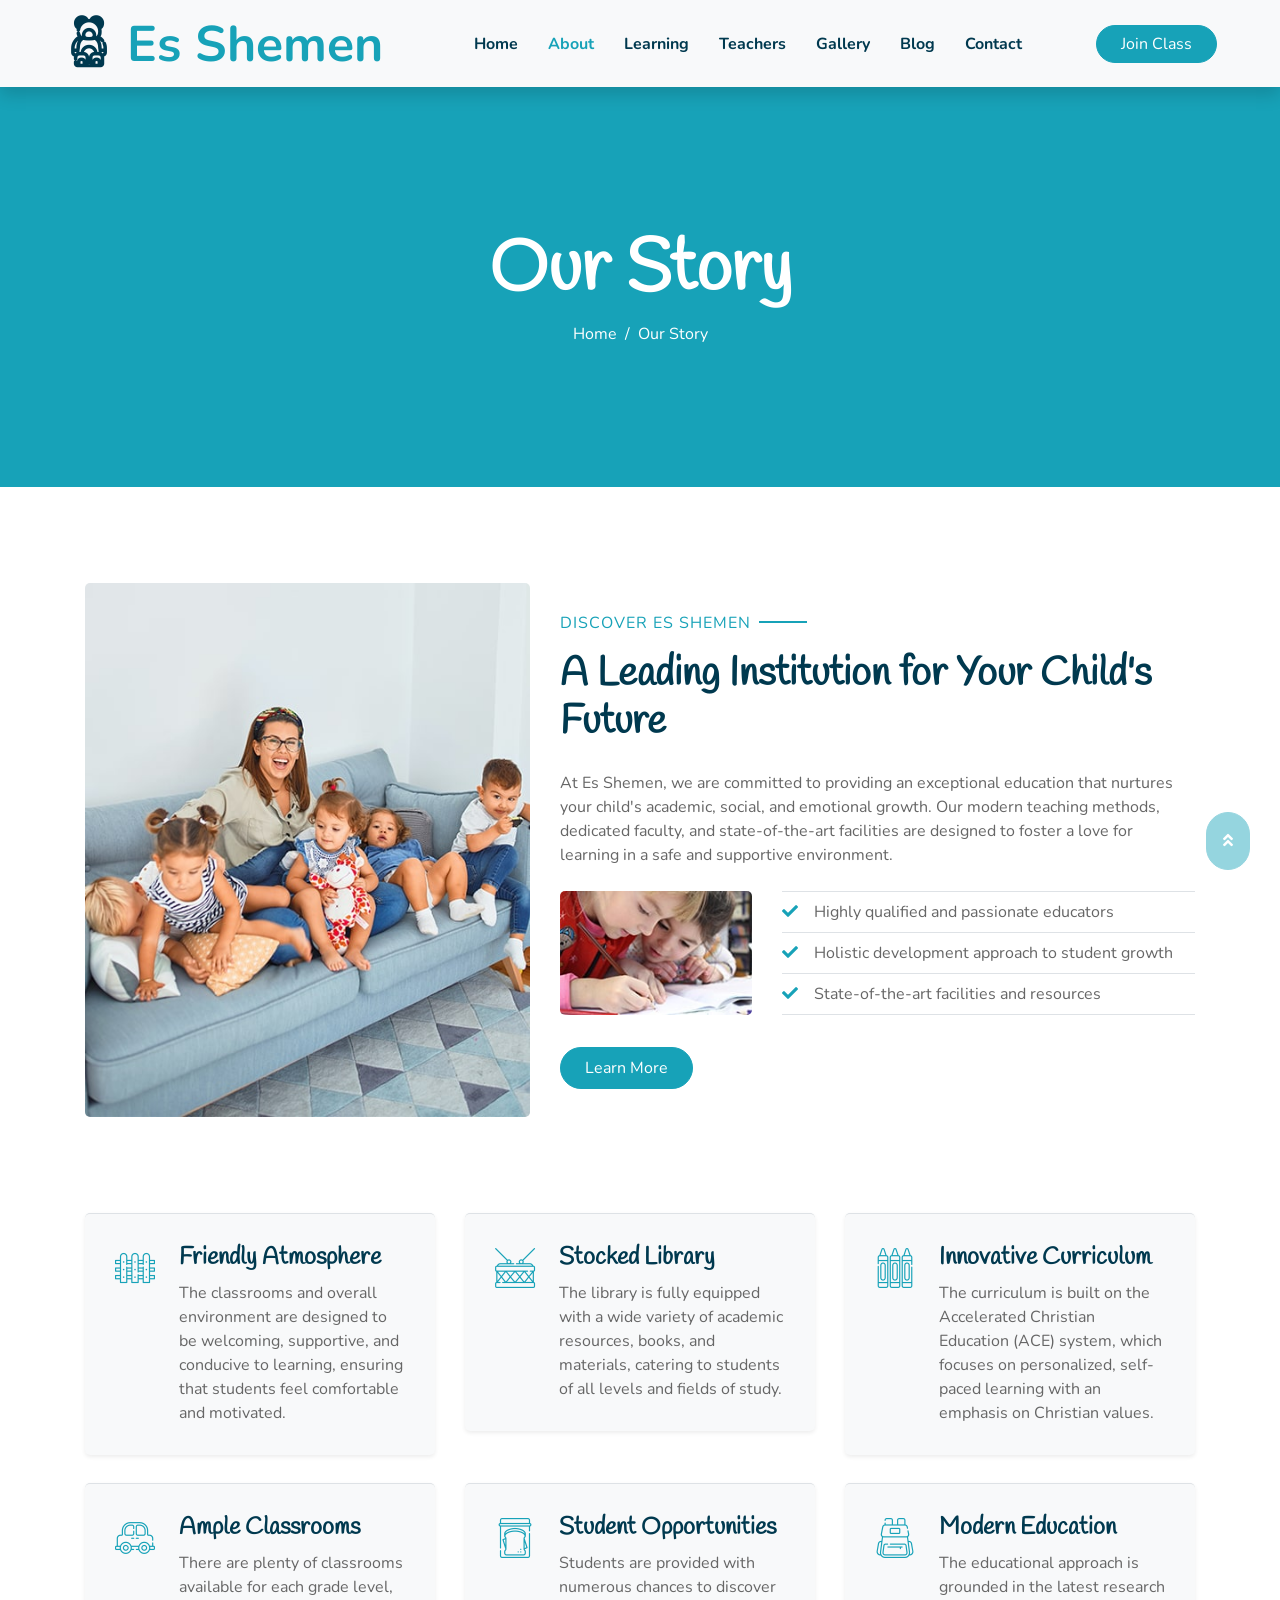
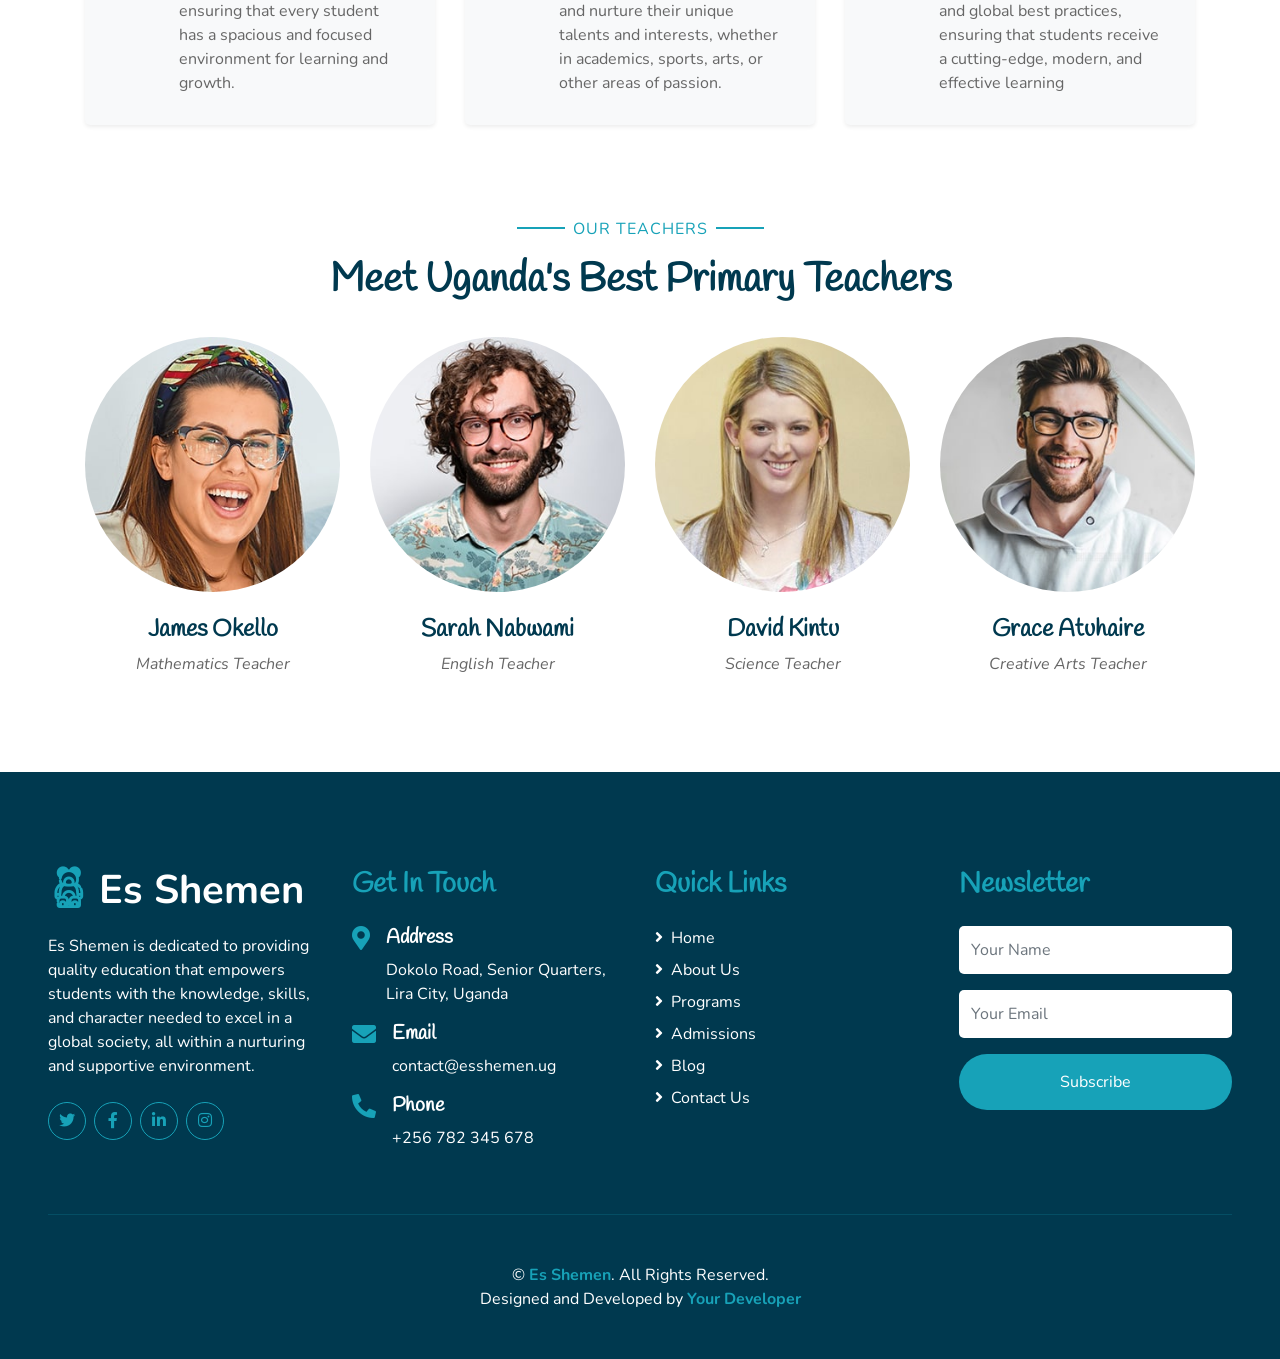
==== about.html @ 2b45e75d "Second edition of the" ====
<!DOCTYPE html>
<html lang="en">
  <head>
    <meta charset="utf-8" />
    <title>Ed Shemen</title>
    <meta content="width=device-width, initial-scale=1.0" name="viewport" />
    <meta content="..." name="keywords" />
    <meta content="..." name="description" />

    <!-- Favicon -->
    <link href="img/favicon.ico" rel="icon" />

    <!-- Google Web Fonts -->
    <link rel="preconnect" href="https://fonts.gstatic.com" />
    <link
      href="https://fonts.googleapis.com/css2?family=Handlee&family=Nunito&display=swap"
      rel="stylesheet"
    />

    <!-- Font Awesome -->
    <link
      href="https://cdnjs.cloudflare.com/ajax/libs/font-awesome/5.10.0/css/all.min.css"
      rel="stylesheet"
    />

    <!-- Flaticon Font -->
    <link href="lib/flaticon/font/flaticon.css" rel="stylesheet" />

    <!-- Libraries Stylesheet -->
    <link href="lib/owlcarousel/assets/owl.carousel.min.css" rel="stylesheet" />
    <link href="lib/lightbox/css/lightbox.min.css" rel="stylesheet" />

    <!-- Customized Bootstrap Stylesheet -->
    <link href="css/style.css" rel="stylesheet" />
  </head>

  <body>
    <!-- Navbar Start -->
    <div class="container-fluid bg-light position-relative shadow">
      <nav
        class="navbar navbar-expand-lg bg-light navbar-light py-3 py-lg-0 px-0 px-lg-5"
      >
        <a
          href=""
          class="navbar-brand font-weight-bold text-secondary"
          style="font-size: 50px"
        >
          <i class="flaticon-043-teddy-bear"></i>
          <span class="text-primary">Es Shemen</span>
        </a>
        <button
          type="button"
          class="navbar-toggler"
          data-toggle="collapse"
          data-target="#navbarCollapse"
        >
          <span class="navbar-toggler-icon"></span>
        </button>
        <div
          class="collapse navbar-collapse justify-content-between"
          id="navbarCollapse"
        >
          <div class="navbar-nav font-weight-bold mx-auto py-0">
            <a href="index.html" class="nav-item nav-link ">Home</a>
            <a href="about.html" class="nav-item nav-link active">About</a>
            <a href="class.html" class="nav-item nav-link">Learning</a>
            <a href="team.html" class="nav-item nav-link">Teachers</a>
            <a href="gallery.html" class="nav-item nav-link">Gallery</a>
            <a href="blog.html" class="nav-item nav-link">Blog</a>
           
            <a href="contact.html" class="nav-item nav-link">Contact</a>
          </div>
          <a href="" class="btn btn-primary px-4">Join Class</a>
        </div>
      </nav>
    </div>
    <!-- Navbar End -->

    <!-- Header Start -->
    <div class="container-fluid bg-primary mb-5">
      <div class="d-flex flex-column align-items-center justify-content-center" style="min-height: 400px">
        <h3 class="display-3 font-weight-bold text-white">Our Story</h3>
        <div class="d-inline-flex text-white">
          <p class="m-0"><a class="text-white" href="">Home</a></p>
          <p class="m-0 px-2">/</p>
          <p class="m-0">Our Story</p>
        </div>
      </div>
    </div>
    <!-- Header End -->

  <!-- About Start -->
  <div class="container-fluid py-5">
    <div class="container">
      <div class="row align-items-center">
        <div class="col-lg-5">
          <img class="img-fluid rounded mb-5 mb-lg-0" src="img/about-1.jpg" alt="Es Shemen School" />
        </div>
        <div class="col-lg-7">
          <p class="section-title pr-5">
            <span class="pr-2">Discover Es Shemen</span>
          </p>
          <h1 class="mb-4">A Leading Institution for Your Child's Future</h1>
          <p>
            At Es Shemen, we are committed to providing an exceptional education that nurtures your child's academic, social, and emotional growth. Our modern teaching methods, dedicated faculty, and state-of-the-art facilities are designed to foster a love for learning in a safe and supportive environment.
          </p>
          <div class="row pt-2 pb-4">
            <div class="col-6 col-md-4">
              <img class="img-fluid rounded" src="img/about-2.jpg" alt="Es Shemen Classroom" />
            </div>
            <div class="col-6 col-md-8">
              <ul class="list-inline m-0">
                <li class="py-2 border-top border-bottom">
                  <i class="fa fa-check text-primary mr-3"></i>Highly qualified and passionate educators
                </li>
                <li class="py-2 border-bottom">
                  <i class="fa fa-check text-primary mr-3"></i>Holistic development approach to student growth
                </li>
                <li class="py-2 border-bottom">
                  <i class="fa fa-check text-primary mr-3"></i>State-of-the-art facilities and resources
                </li>
              </ul>
            </div>
          </div>
          <a href="" class="btn btn-primary mt-2 py-2 px-4">Learn More</a>
        </div>
      </div>
    </div>
  </div>
  <!-- About End -->


   
    <!-- Facilities Start -->
    <div class="container-fluid pt-5">
      <div class="container pb-3">
        <div class="row">
          <div class="col-lg-4 col-md-6 pb-1">
            <div
              class="d-flex bg-light shadow-sm border-top rounded mb-4"
              style="padding: 30px"
            >
              <i
                class="flaticon-050-fence h1 font-weight-normal text-primary mb-3"
              ></i>
              <div class="pl-4">
                <h4>Friendly Atmosphere</h4>
                <p class="m-0">
                  The classrooms and overall environment are designed to be welcoming, supportive, and conducive to learning, ensuring that students feel comfortable and motivated.
                </p>
              </div>
            </div>
          </div>
          <div class="col-lg-4 col-md-6 pb-1">
            <div
              class="d-flex bg-light shadow-sm border-top rounded mb-4"
              style="padding: 30px"
            >
              <i
                class="flaticon-022-drum h1 font-weight-normal text-primary mb-3"
              ></i>
              <div class="pl-4">
                <h4>
                  Stocked Library
                </h4>
                <p class="m-0">
                  The library is fully equipped with a wide variety of academic resources, books, and materials, catering to students of all levels and fields of study.


                </p>
              </div>
            </div>
          </div>
          <div class="col-lg-4 col-md-6 pb-1">
            <div
              class="d-flex bg-light shadow-sm border-top rounded mb-4"
              style="padding: 30px"
            >
              <i
                class="flaticon-030-crayons h1 font-weight-normal text-primary mb-3"
              ></i>
              <div class="pl-4">
                <h4>Innovative Curriculum</h4>
                <p class="m-0">
                  The curriculum is built on the Accelerated Christian Education (ACE) system, which focuses on personalized, self-paced learning with an emphasis on Christian values.


                </p>
              </div>
            </div>
          </div>
          <div class="col-lg-4 col-md-6 pb-1">
            <div
              class="d-flex bg-light shadow-sm border-top rounded mb-4"
              style="padding: 30px"
            >
              <i
                class="flaticon-017-toy-car h1 font-weight-normal text-primary mb-3"
              ></i>
              <div class="pl-4">
                <h4>Ample Classrooms
                </h4>
                <p class="m-0">
                  There are plenty of classrooms available for each grade level, ensuring that every student has a spacious and focused environment for learning and growth.
                </p>
              </div>
            </div>
          </div>
          <div class="col-lg-4 col-md-6 pb-1">
            <div
              class="d-flex bg-light shadow-sm border-top rounded mb-4"
              style="padding: 30px"
            >
              <i
                class="flaticon-025-sandwich h1 font-weight-normal text-primary mb-3"
              ></i>
              <div class="pl-4">
                <h4>Student Opportunities</h4>
                <p class="m-0">
                  Students are provided with numerous chances to discover and nurture their unique talents and interests, whether in academics, sports, arts, or other areas of passion.
                </p>
              </div>
            </div>
          </div>
          <div class="col-lg-4 col-md-6 pb-1">
            <div
              class="d-flex bg-light shadow-sm border-top rounded mb-4"
              style="padding: 30px"
            >
              <i
                class="flaticon-047-backpack h1 font-weight-normal text-primary mb-3"
              ></i>
              <div class="pl-4">
                <h4>Modern Education</h4>
                <p class="m-0">
                  The educational approach is grounded in the latest research and global best practices, ensuring that students receive a cutting-edge, modern, and effective learning
                </p>
              </div>
            </div>
          </div>
        </div>
      </div>
    </div>
    <!-- Facilities Start -->

    
  <!-- Team Start -->
  <div class="container-fluid pt-5">
    <div class="container">
      <div class="text-center pb-2">
        <p class="section-title px-5">
          <span class="px-2">Our Teachers</span>
        </p>
        <h1 class="mb-4">Meet Uganda's Best Primary Teachers</h1>
      </div>
      <div class="row">
        <div class="col-md-6 col-lg-3 text-center team mb-5">
          <div
            class="position-relative overflow-hidden mb-4"
            style="border-radius: 100%"
          >
            <img class="img-fluid w-100" src="img/team-1.jpg" alt="Teacher 1" />
            <div
              class="team-social d-flex align-items-center justify-content-center w-100 h-100 position-absolute"
            >
              <a
                class="btn btn-outline-light text-center mr-2 px-0"
                style="width: 38px; height: 38px"
                href="#"
                ><i class="fab fa-twitter"></i
              ></a>
              <a
                class="btn btn-outline-light text-center mr-2 px-0"
                style="width: 38px; height: 38px"
                href="#"
                ><i class="fab fa-facebook-f"></i
              ></a>
              <a
                class="btn btn-outline-light text-center px-0"
                style="width: 38px; height: 38px"
                href="#"
                ><i class="fab fa-linkedin-in"></i
              ></a>
            </div>
          </div>
          <h4>James Okello</h4>
          <i>Mathematics Teacher</i>
        </div>
        <div class="col-md-6 col-lg-3 text-center team mb-5">
          <div
            class="position-relative overflow-hidden mb-4"
            style="border-radius: 100%"
          >
            <img class="img-fluid w-100" src="img/team-2.jpg" alt="Teacher 2" />
            <div
              class="team-social d-flex align-items-center justify-content-center w-100 h-100 position-absolute"
            >
              <a
                class="btn btn-outline-light text-center mr-2 px-0"
                style="width: 38px; height: 38px"
                href="#"
                ><i class="fab fa-twitter"></i
              ></a>
              <a
                class="btn btn-outline-light text-center mr-2 px-0"
                style="width: 38px; height: 38px"
                href="#"
                ><i class="fab fa-facebook-f"></i
              ></a>
              <a
                class="btn btn-outline-light text-center px-0"
                style="width: 38px; height: 38px"
                href="#"
                ><i class="fab fa-linkedin-in"></i
              ></a>
            </div>
          </div>
          <h4>Sarah Nabwami</h4>
          <i>English Teacher</i>
        </div>
        <div class="col-md-6 col-lg-3 text-center team mb-5">
          <div
            class="position-relative overflow-hidden mb-4"
            style="border-radius: 100%"
          >
            <img class="img-fluid w-100" src="img/team-3.jpg" alt="Teacher 3" />
            <div
              class="team-social d-flex align-items-center justify-content-center w-100 h-100 position-absolute"
            >
              <a
                class="btn btn-outline-light text-center mr-2 px-0"
                style="width: 38px; height: 38px"
                href="#"
                ><i class="fab fa-twitter"></i
              ></a>
              <a
                class="btn btn-outline-light text-center mr-2 px-0"
                style="width: 38px; height: 38px"
                href="#"
                ><i class="fab fa-facebook-f"></i
              ></a>
              <a
                class="btn btn-outline-light text-center px-0"
                style="width: 38px; height: 38px"
                href="#"
                ><i class="fab fa-linkedin-in"></i
              ></a>
            </div>
          </div>
          <h4>David Kintu</h4>
          <i>Science Teacher</i>
        </div>
        <div class="col-md-6 col-lg-3 text-center team mb-5">
          <div
            class="position-relative overflow-hidden mb-4"
            style="border-radius: 100%"
          >
            <img class="img-fluid w-100" src="img/team-4.jpg" alt="Teacher 4" />
            <div
              class="team-social d-flex align-items-center justify-content-center w-100 h-100 position-absolute"
            >
              <a
                class="btn btn-outline-light text-center mr-2 px-0"
                style="width: 38px; height: 38px"
                href="#"
                ><i class="fab fa-twitter"></i
              ></a>
              <a
                class="btn btn-outline-light text-center mr-2 px-0"
                style="width: 38px; height: 38px"
                href="#"
                ><i class="fab fa-facebook-f"></i
              ></a>
              <a
                class="btn btn-outline-light text-center px-0"
                style="width: 38px; height: 38px"
                href="#"
                ><i class="fab fa-linkedin-in"></i
              ></a>
            </div>
          </div>
          <h4>Grace Atuhaire</h4>
          <i>Creative Arts Teacher</i>
        </div>
      </div>
    </div>
  </div>
  <!-- Team End -->



  <!-- Footer Start -->
  <div class="container-fluid bg-secondary text-white mt-5 py-5 px-sm-3 px-md-5">
    <div class="row pt-5">
      <div class="col-lg-3 col-md-6 mb-5">
        <a
          href="#"
          class="navbar-brand font-weight-bold text-primary m-0 mb-4 p-0"
          style="font-size: 40px; line-height: 40px"
        >
          <i class="flaticon-043-teddy-bear"></i>
          <span class="text-white">Es Shemen</span>
        </a>
        <p>
          Es Shemen is dedicated to providing quality education that empowers students with the knowledge, skills, and character needed to excel in a global society, all within a nurturing and supportive environment.
        </p>
        <div class="d-flex justify-content-start mt-4">
          <a
            class="btn btn-outline-primary rounded-circle text-center mr-2 px-0"
            style="width: 38px; height: 38px"
            href="#"
            ><i class="fab fa-twitter"></i
          ></a>
          <a
            class="btn btn-outline-primary rounded-circle text-center mr-2 px-0"
            style="width: 38px; height: 38px"
            href="#"
            ><i class="fab fa-facebook-f"></i
          ></a>
          <a
            class="btn btn-outline-primary rounded-circle text-center mr-2 px-0"
            style="width: 38px; height: 38px"
            href="#"
            ><i class="fab fa-linkedin-in"></i
          ></a>
          <a
            class="btn btn-outline-primary rounded-circle text-center mr-2 px-0"
            style="width: 38px; height: 38px"
            href="#"
            ><i class="fab fa-instagram"></i
          ></a>
        </div>
      </div>
      <div class="col-lg-3 col-md-6 mb-5">
        <h3 class="text-primary mb-4">Get In Touch</h3>
        <div class="d-flex">
          <h4 class="fa fa-map-marker-alt text-primary"></h4>
          <div class="pl-3">
            <h5 class="text-white">Address</h5>
            <p>Dokolo Road, Senior Quarters, Lira City, Uganda</p>
          </div>
        </div>
        <div class="d-flex">
          <h4 class="fa fa-envelope text-primary"></h4>
          <div class="pl-3">
            <h5 class="text-white">Email</h5>
            <p>contact@esshemen.ug</p>
          </div>
        </div>
        <div class="d-flex">
          <h4 class="fa fa-phone-alt text-primary"></h4>
          <div class="pl-3">
            <h5 class="text-white">Phone</h5>
            <p>+256 782 345 678</p>
          </div>
        </div>
      </div>
      <div class="col-lg-3 col-md-6 mb-5">
        <h3 class="text-primary mb-4">Quick Links</h3>
        <div class="d-flex flex-column justify-content-start">
          <a class="text-white mb-2" href="#"
            ><i class="fa fa-angle-right mr-2"></i>Home</a
          >
          <a class="text-white mb-2" href="#"
            ><i class="fa fa-angle-right mr-2"></i>About Us</a
          >
          <a class="text-white mb-2" href="#"
            ><i class="fa fa-angle-right mr-2"></i>Programs</a
          >
          <a class="text-white mb-2" href="#"
            ><i class="fa fa-angle-right mr-2"></i>Admissions</a
          >
          <a class="text-white mb-2" href="#"
            ><i class="fa fa-angle-right mr-2"></i>Blog</a
          >
          <a class="text-white" href="#"
            ><i class="fa fa-angle-right mr-2"></i>Contact Us</a
          >
        </div>
      </div>
      <div class="col-lg-3 col-md-6 mb-5">
        <h3 class="text-primary mb-4">Newsletter</h3>
        <form action="#">
          <div class="form-group">
            <input
              type="text"
              class="form-control border-0 py-4"
              placeholder="Your Name"
              required="required"
            />
          </div>
          <div class="form-group">
            <input
              type="email"
              class="form-control border-0 py-4"
              placeholder="Your Email"
              required="required"
            />
          </div>
          <div>
            <button
              class="btn btn-primary btn-block border-0 py-3"
              type="submit"
            >
              Subscribe
            </button>
          </div>
        </form>
      </div>
    </div>
    <div
      class="container-fluid pt-5"
      style="border-top: 1px solid rgba(23, 162, 184, 0.2) ;"
    >
      <p class="m-0 text-center text-white">
        &copy;
        <a class="text-primary font-weight-bold" href="#">Es Shemen</a>.
        All Rights Reserved.
        <br />
        Designed and Developed by
        <a class="text-primary font-weight-bold" href="https://yourdeveloperlink.com"
          >Your Developer</a
        >
      </p>
    </div>
  </div>
  <!-- Footer End -->

    <!-- Back to Top -->
    <a href="#" class="btn btn-primary p-3 back-to-top"
      ><i class="fa fa-angle-double-up"></i
    ></a>

    <!-- JavaScript Libraries -->
    <script src="https://code.jquery.com/jquery-3.4.1.min.js"></script>
    <script src="https://stackpath.bootstrapcdn.com/bootstrap/4.4.1/js/bootstrap.bundle.min.js"></script>
    <script src="lib/easing/easing.min.js"></script>
    <script src="lib/owlcarousel/owl.carousel.min.js"></script>
    <script src="lib/isotope/isotope.pkgd.min.js"></script>
    <script src="lib/lightbox/js/lightbox.min.js"></script>

    <!-- Contact Javascript File -->
    <script src="mail/jqBootstrapValidation.min.js"></script>
    <script src="mail/contact.js"></script>

    <!-- Template Javascript -->
    <script src="js/main.js"></script>
  </body>
</html>
---- css/style.css ----
/******* Bootstrap Theming ********/
/*!
 * Bootstrap v4.5.3 (https://getbootstrap.com/)
 * Copyright 2011-2020 The Bootstrap Authors
 * Copyright 2011-2020 Twitter, Inc.
 * Licensed under MIT (https://github.com/twbs/bootstrap/blob/main/LICENSE)
 */
:root {
  --blue: #007bff;
  --indigo: #6610f2;
  --purple: #6f42c1;
  --pink: #e83e8c;
  --red: #dc3545;
  --orange: #fd7e14;
  --yellow: #ffc107;
  --green: #28a745;
  --teal: #20c997;
  --cyan: #17a2b8;
  --white: #fff;
  --gray: #6c757d;
  --gray-dark: #343a40;
  --primary: #17a2b8;
  --secondary: #00394f;
  --success: #28a745;
  --info: #17a2b8;
  --warning: #ffc107;
  --danger: #dc3545;
  --light: #f8f9fa;
  --dark: #343a40;
  --breakpoint-xs: 0;
  --breakpoint-sm: 576px;
  --breakpoint-md: 768px;
  --breakpoint-lg: 992px;
  --breakpoint-xl: 1200px;
  --font-family-sans-serif: "Nunito", sans-serif;
  --font-family-monospace: SFMono-Regular, Menlo, Monaco, Consolas, "Liberation Mono", "Courier New", monospace;
}

*,
*::before,
*::after {
  box-sizing: border-box;
}

html {
  font-family: sans-serif;
  line-height: 1.15;
  -webkit-text-size-adjust: 100%;
  -webkit-tap-highlight-color: rgba(0, 0, 0, 0);
}

article, aside, figcaption, figure, footer, header, hgroup, main, nav, section {
  display: block;
}

body {
  margin: 0;
  font-family: "Nunito", sans-serif;
  font-size: 1rem;
  font-weight: 400;
  line-height: 1.5;
  color: #666666;
  text-align: left;
  background-color: #fff;
}

[tabindex="-1"]:focus:not(:focus-visible) {
  outline: 0 !important;
}

hr {
  box-sizing: content-box;
  height: 0;
  overflow: visible;
}

h1, h2, h3, h4, h5, h6 {
  margin-top: 0;
  margin-bottom: 0.5rem;
}

p {
  margin-top: 0;
  margin-bottom: 1rem;
}

abbr[title],
abbr[data-original-title] {
  text-decoration: underline;
  text-decoration: underline dotted;
  cursor: help;
  border-bottom: 0;
  text-decoration-skip-ink: none;
}

address {
  margin-bottom: 1rem;
  font-style: normal;
  line-height: inherit;
}

ol,
ul,
dl {
  margin-top: 0;
  margin-bottom: 1rem;
}

ol ol,
ul ul,
ol ul,
ul ol {
  margin-bottom: 0;
}

dt {
  font-weight: 700;
}

dd {
  margin-bottom: .5rem;
  margin-left: 0;
}

blockquote {
  margin: 0 0 1rem;
}

b,
strong {
  font-weight: bolder;
}

small {
  font-size: 80%;
}

sub,
sup {
  position: relative;
  font-size: 75%;
  line-height: 0;
  vertical-align: baseline;
}

sub {
  bottom: -.25em;
}

sup {
  top: -.5em;
}

a {
  color: #17a2b8;
  text-decoration: none;
  background-color: transparent;
}

a:hover {
  color: #0f6674;
  text-decoration: underline;
}

a:not([href]):not([class]) {
  color: inherit;
  text-decoration: none;
}

a:not([href]):not([class]):hover {
  color: inherit;
  text-decoration: none;
}

pre,
code,
kbd,
samp {
  font-family: SFMono-Regular, Menlo, Monaco, Consolas, "Liberation Mono", "Courier New", monospace;
  font-size: 1em;
}

pre {
  margin-top: 0;
  margin-bottom: 1rem;
  overflow: auto;
  -ms-overflow-style: scrollbar;
}

figure {
  margin: 0 0 1rem;
}

img {
  vertical-align: middle;
  border-style: none;
}

svg {
  overflow: hidden;
  vertical-align: middle;
}

table {
  border-collapse: collapse;
}

caption {
  padding-top: 0.75rem;
  padding-bottom: 0.75rem;
  color: #6c757d;
  text-align: left;
  caption-side: bottom;
}

th {
  text-align: inherit;
  text-align: -webkit-match-parent;
}

label {
  display: inline-block;
  margin-bottom: 0.5rem;
}

button {
  border-radius: 0;
}

button:focus {
  outline: 1px dotted;
  outline: 5px auto -webkit-focus-ring-color;
}

input,
button,
select,
optgroup,
textarea {
  margin: 0;
  font-family: inherit;
  font-size: inherit;
  line-height: inherit;
}

button,
input {
  overflow: visible;
}

button,
select {
  text-transform: none;
}

[role="button"] {
  cursor: pointer;
}

select {
  word-wrap: normal;
}

button,
[type="button"],
[type="reset"],
[type="submit"] {
  -webkit-appearance: button;
}

button:not(:disabled),
[type="button"]:not(:disabled),
[type="reset"]:not(:disabled),
[type="submit"]:not(:disabled) {
  cursor: pointer;
}

button::-moz-focus-inner,
[type="button"]::-moz-focus-inner,
[type="reset"]::-moz-focus-inner,
[type="submit"]::-moz-focus-inner {
  padding: 0;
  border-style: none;
}

input[type="radio"],
input[type="checkbox"] {
  box-sizing: border-box;
  padding: 0;
}

textarea {
  overflow: auto;
  resize: vertical;
}

fieldset {
  min-width: 0;
  padding: 0;
  margin: 0;
  border: 0;
}

legend {
  display: block;
  width: 100%;
  max-width: 100%;
  padding: 0;
  margin-bottom: .5rem;
  font-size: 1.5rem;
  line-height: inherit;
  color: inherit;
  white-space: normal;
}

@media (max-width: 1200px) {
  legend {
    font-size: calc(1.275rem + 0.3vw) ;
  }
}

progress {
  vertical-align: baseline;
}

[type="number"]::-webkit-inner-spin-button,
[type="number"]::-webkit-outer-spin-button {
  height: auto;
}

[type="search"] {
  outline-offset: -2px;
  -webkit-appearance: none;
}

[type="search"]::-webkit-search-decoration {
  -webkit-appearance: none;
}

::-webkit-file-upload-button {
  font: inherit;
  -webkit-appearance: button;
}

output {
  display: inline-block;
}

summary {
  display: list-item;
  cursor: pointer;
}

template {
  display: none;
}

[hidden] {
  display: none !important;
}

h1, h2, h3, h4, h5, h6,
.h1, .h2, .h3, .h4, .h5, .h6 {
  margin-bottom: 0.5rem;
  font-family: "Handlee", cursive;
  font-weight: bold;
  line-height: 1.2;
  color: #00394f;
}

h1, .h1 {
  font-size: 2.5rem;
}

@media (max-width: 1200px) {
  h1, .h1 {
    font-size: calc(1.375rem + 1.5vw) ;
  }
}

h2, .h2 {
  font-size: 2rem;
}

@media (max-width: 1200px) {
  h2, .h2 {
    font-size: calc(1.325rem + 0.9vw) ;
  }
}

h3, .h3 {
  font-size: 1.75rem;
}

@media (max-width: 1200px) {
  h3, .h3 {
    font-size: calc(1.3rem + 0.6vw) ;
  }
}

h4, .h4 {
  font-size: 1.5rem;
}

@media (max-width: 1200px) {
  h4, .h4 {
    font-size: calc(1.275rem + 0.3vw) ;
  }
}

h5, .h5 {
  font-size: 1.25rem;
}

h6, .h6 {
  font-size: 1rem;
}

.lead {
  font-size: 1.25rem;
  font-weight: 300;
}

.display-1 {
  font-size: 6rem;
  font-weight: 300;
  line-height: 1.2;
}

@media (max-width: 1200px) {
  .display-1 {
    font-size: calc(1.725rem + 5.7vw) ;
  }
}

.display-2 {
  font-size: 5.5rem;
  font-weight: 300;
  line-height: 1.2;
}

@media (max-width: 1200px) {
  .display-2 {
    font-size: calc(1.675rem + 5.1vw) ;
  }
}

.display-3 {
  font-size: 4.5rem;
  font-weight: 300;
  line-height: 1.2;
}

@media (max-width: 1200px) {
  .display-3 {
    font-size: calc(1.575rem + 3.9vw) ;
  }
}

.display-4 {
  font-size: 3.5rem;
  font-weight: 300;
  line-height: 1.2;
}

@media (max-width: 1200px) {
  .display-4 {
    font-size: calc(1.475rem + 2.7vw) ;
  }
}

hr {
  margin-top: 1rem;
  margin-bottom: 1rem;
  border: 0;
  border-top: 1px solid rgba(0, 0, 0, 0.1);
}

small,
.small {
  font-size: 80%;
  font-weight: 400;
}

mark,
.mark {
  padding: 0.2em;
  background-color: #fcf8e3;
}

.list-unstyled {
  padding-left: 0;
  list-style: none;
}

.list-inline {
  padding-left: 0;
  list-style: none;
}

.list-inline-item {
  display: inline-block;
}

.list-inline-item:not(:last-child) {
  margin-right: 0.5rem;
}

.initialism {
  font-size: 90%;
  text-transform: uppercase;
}

.blockquote {
  margin-bottom: 1rem;
  font-size: 1.25rem;
}

.blockquote-footer {
  display: block;
  font-size: 80%;
  color: #6c757d;
}

.blockquote-footer::before {
  content: "\2014\00A0";
}

.img-fluid {
  max-width: 100%;
  height: auto;
}

.img-thumbnail {
  padding: 0.25rem;
  background-color: #fff;
  border: 1px solid #dee2e6;
  border-radius: 5px;
  max-width: 100%;
  height: auto;
}

.figure {
  display: inline-block;
}

.figure-img {
  margin-bottom: 0.5rem;
  line-height: 1;
}

.figure-caption {
  font-size: 90%;
  color: #6c757d;
}

code {
  font-size: 87.5%;
  color: #e83e8c;
  word-wrap: break-word;
}

a > code {
  color: inherit;
}

kbd {
  padding: 0.2rem 0.4rem;
  font-size: 87.5%;
  color: #fff;
  background-color: #212529;
  border-radius: 0.2rem;
}

kbd kbd {
  padding: 0;
  font-size: 100%;
  font-weight: 700;
}

pre {
  display: block;
  font-size: 87.5%;
  color: #212529;
}

pre code {
  font-size: inherit;
  color: inherit;
  word-break: normal;
}

.pre-scrollable {
  max-height: 340px;
  overflow-y: scroll;
}

.container,
.container-fluid,
.container-sm,
.container-md,
.container-lg,
.container-xl {
  width: 100%;
  padding-right: 15px;
  padding-left: 15px;
  margin-right: auto;
  margin-left: auto;
}

@media (min-width: 576px) {
  .container, .container-sm {
    max-width: 540px;
  }
}

@media (min-width: 768px) {
  .container, .container-sm, .container-md {
    max-width: 720px;
  }
}

@media (min-width: 992px) {
  .container, .container-sm, .container-md, .container-lg {
    max-width: 960px;
  }
}

@media (min-width: 1200px) {
  .container, .container-sm, .container-md, .container-lg, .container-xl {
    max-width: 1140px;
  }
}

.row {
  display: flex;
  flex-wrap: wrap;
  margin-right: -15px;
  margin-left: -15px;
}

.no-gutters {
  margin-right: 0;
  margin-left: 0;
}

.no-gutters > .col,
.no-gutters > [class*="col-"] {
  padding-right: 0;
  padding-left: 0;
}

.col-1, .col-2, .col-3, .col-4, .col-5, .col-6, .col-7, .col-8, .col-9, .col-10, .col-11, .col-12, .col,
.col-auto, .col-sm-1, .col-sm-2, .col-sm-3, .col-sm-4, .col-sm-5, .col-sm-6, .col-sm-7, .col-sm-8, .col-sm-9, .col-sm-10, .col-sm-11, .col-sm-12, .col-sm,
.col-sm-auto, .col-md-1, .col-md-2, .col-md-3, .col-md-4, .col-md-5, .col-md-6, .col-md-7, .col-md-8, .col-md-9, .col-md-10, .col-md-11, .col-md-12, .col-md,
.col-md-auto, .col-lg-1, .col-lg-2, .col-lg-3, .col-lg-4, .col-lg-5, .col-lg-6, .col-lg-7, .col-lg-8, .col-lg-9, .col-lg-10, .col-lg-11, .col-lg-12, .col-lg,
.col-lg-auto, .col-xl-1, .col-xl-2, .col-xl-3, .col-xl-4, .col-xl-5, .col-xl-6, .col-xl-7, .col-xl-8, .col-xl-9, .col-xl-10, .col-xl-11, .col-xl-12, .col-xl,
.col-xl-auto {
  position: relative;
  width: 100%;
  padding-right: 15px;
  padding-left: 15px;
}

.col {
  flex-basis: 0;
  flex-grow: 1;
  max-width: 100%;
}

.row-cols-1 > * {
  flex: 0 0 100%;
  max-width: 100%;
}

.row-cols-2 > * {
  flex: 0 0 50%;
  max-width: 50%;
}

.row-cols-3 > * {
  flex: 0 0 33.33333%;
  max-width: 33.33333%;
}

.row-cols-4 > * {
  flex: 0 0 25%;
  max-width: 25%;
}

.row-cols-5 > * {
  flex: 0 0 20%;
  max-width: 20%;
}

.row-cols-6 > * {
  flex: 0 0 16.66667%;
  max-width: 16.66667%;
}

.col-auto {
  flex: 0 0 auto;
  width: auto;
  max-width: 100%;
}

.col-1 {
  flex: 0 0 8.33333%;
  max-width: 8.33333%;
}

.col-2 {
  flex: 0 0 16.66667%;
  max-width: 16.66667%;
}

.col-3 {
  flex: 0 0 25%;
  max-width: 25%;
}

.col-4 {
  flex: 0 0 33.33333%;
  max-width: 33.33333%;
}

.col-5 {
  flex: 0 0 41.66667%;
  max-width: 41.66667%;
}

.col-6 {
  flex: 0 0 50%;
  max-width: 50%;
}

.col-7 {
  flex: 0 0 58.33333%;
  max-width: 58.33333%;
}

.col-8 {
  flex: 0 0 66.66667%;
  max-width: 66.66667%;
}

.col-9 {
  flex: 0 0 75%;
  max-width: 75%;
}

.col-10 {
  flex: 0 0 83.33333%;
  max-width: 83.33333%;
}

.col-11 {
  flex: 0 0 91.66667%;
  max-width: 91.66667%;
}

.col-12 {
  flex: 0 0 100%;
  max-width: 100%;
}

.order-first {
  order: -1;
}

.order-last {
  order: 13;
}

.order-0 {
  order: 0;
}

.order-1 {
  order: 1;
}

.order-2 {
  order: 2;
}

.order-3 {
  order: 3;
}

.order-4 {
  order: 4;
}

.order-5 {
  order: 5;
}

.order-6 {
  order: 6;
}

.order-7 {
  order: 7;
}

.order-8 {
  order: 8;
}

.order-9 {
  order: 9;
}

.order-10 {
  order: 10;
}

.order-11 {
  order: 11;
}

.order-12 {
  order: 12;
}

.offset-1 {
  margin-left: 8.33333%;
}

.offset-2 {
  margin-left: 16.66667%;
}

.offset-3 {
  margin-left: 25%;
}

.offset-4 {
  margin-left: 33.33333%;
}

.offset-5 {
  margin-left: 41.66667%;
}

.offset-6 {
  margin-left: 50%;
}

.offset-7 {
  margin-left: 58.33333%;
}

.offset-8 {
  margin-left: 66.66667%;
}

.offset-9 {
  margin-left: 75%;
}

.offset-10 {
  margin-left: 83.33333%;
}

.offset-11 {
  margin-left: 91.66667%;
}

@media (min-width: 576px) {
  .col-sm {
    flex-basis: 0;
    flex-grow: 1;
    max-width: 100%;
  }
  .row-cols-sm-1 > * {
    flex: 0 0 100%;
    max-width: 100%;
  }
  .row-cols-sm-2 > * {
    flex: 0 0 50%;
    max-width: 50%;
  }
  .row-cols-sm-3 > * {
    flex: 0 0 33.33333%;
    max-width: 33.33333%;
  }
  .row-cols-sm-4 > * {
    flex: 0 0 25%;
    max-width: 25%;
  }
  .row-cols-sm-5 > * {
    flex: 0 0 20%;
    max-width: 20%;
  }
  .row-cols-sm-6 > * {
    flex: 0 0 16.66667%;
    max-width: 16.66667%;
  }
  .col-sm-auto {
    flex: 0 0 auto;
    width: auto;
    max-width: 100%;
  }
  .col-sm-1 {
    flex: 0 0 8.33333%;
    max-width: 8.33333%;
  }
  .col-sm-2 {
    flex: 0 0 16.66667%;
    max-width: 16.66667%;
  }
  .col-sm-3 {
    flex: 0 0 25%;
    max-width: 25%;
  }
  .col-sm-4 {
    flex: 0 0 33.33333%;
    max-width: 33.33333%;
  }
  .col-sm-5 {
    flex: 0 0 41.66667%;
    max-width: 41.66667%;
  }
  .col-sm-6 {
    flex: 0 0 50%;
    max-width: 50%;
  }
  .col-sm-7 {
    flex: 0 0 58.33333%;
    max-width: 58.33333%;
  }
  .col-sm-8 {
    flex: 0 0 66.66667%;
    max-width: 66.66667%;
  }
  .col-sm-9 {
    flex: 0 0 75%;
    max-width: 75%;
  }
  .col-sm-10 {
    flex: 0 0 83.33333%;
    max-width: 83.33333%;
  }
  .col-sm-11 {
    flex: 0 0 91.66667%;
    max-width: 91.66667%;
  }
  .col-sm-12 {
    flex: 0 0 100%;
    max-width: 100%;
  }
  .order-sm-first {
    order: -1;
  }
  .order-sm-last {
    order: 13;
  }
  .order-sm-0 {
    order: 0;
  }
  .order-sm-1 {
    order: 1;
  }
  .order-sm-2 {
    order: 2;
  }
  .order-sm-3 {
    order: 3;
  }
  .order-sm-4 {
    order: 4;
  }
  .order-sm-5 {
    order: 5;
  }
  .order-sm-6 {
    order: 6;
  }
  .order-sm-7 {
    order: 7;
  }
  .order-sm-8 {
    order: 8;
  }
  .order-sm-9 {
    order: 9;
  }
  .order-sm-10 {
    order: 10;
  }
  .order-sm-11 {
    order: 11;
  }
  .order-sm-12 {
    order: 12;
  }
  .offset-sm-0 {
    margin-left: 0;
  }
  .offset-sm-1 {
    margin-left: 8.33333%;
  }
  .offset-sm-2 {
    margin-left: 16.66667%;
  }
  .offset-sm-3 {
    margin-left: 25%;
  }
  .offset-sm-4 {
    margin-left: 33.33333%;
  }
  .offset-sm-5 {
    margin-left: 41.66667%;
  }
  .offset-sm-6 {
    margin-left: 50%;
  }
  .offset-sm-7 {
    margin-left: 58.33333%;
  }
  .offset-sm-8 {
    margin-left: 66.66667%;
  }
  .offset-sm-9 {
    margin-left: 75%;
  }
  .offset-sm-10 {
    margin-left: 83.33333%;
  }
  .offset-sm-11 {
    margin-left: 91.66667%;
  }
}

@media (min-width: 768px) {
  .col-md {
    flex-basis: 0;
    flex-grow: 1;
    max-width: 100%;
  }
  .row-cols-md-1 > * {
    flex: 0 0 100%;
    max-width: 100%;
  }
  .row-cols-md-2 > * {
    flex: 0 0 50%;
    max-width: 50%;
  }
  .row-cols-md-3 > * {
    flex: 0 0 33.33333%;
    max-width: 33.33333%;
  }
  .row-cols-md-4 > * {
    flex: 0 0 25%;
    max-width: 25%;
  }
  .row-cols-md-5 > * {
    flex: 0 0 20%;
    max-width: 20%;
  }
  .row-cols-md-6 > * {
    flex: 0 0 16.66667%;
    max-width: 16.66667%;
  }
  .col-md-auto {
    flex: 0 0 auto;
    width: auto;
    max-width: 100%;
  }
  .col-md-1 {
    flex: 0 0 8.33333%;
    max-width: 8.33333%;
  }
  .col-md-2 {
    flex: 0 0 16.66667%;
    max-width: 16.66667%;
  }
  .col-md-3 {
    flex: 0 0 25%;
    max-width: 25%;
  }
  .col-md-4 {
    flex: 0 0 33.33333%;
    max-width: 33.33333%;
  }
  .col-md-5 {
    flex: 0 0 41.66667%;
    max-width: 41.66667%;
  }
  .col-md-6 {
    flex: 0 0 50%;
    max-width: 50%;
  }
  .col-md-7 {
    flex: 0 0 58.33333%;
    max-width: 58.33333%;
  }
  .col-md-8 {
    flex: 0 0 66.66667%;
    max-width: 66.66667%;
  }
  .col-md-9 {
    flex: 0 0 75%;
    max-width: 75%;
  }
  .col-md-10 {
    flex: 0 0 83.33333%;
    max-width: 83.33333%;
  }
  .col-md-11 {
    flex: 0 0 91.66667%;
    max-width: 91.66667%;
  }
  .col-md-12 {
    flex: 0 0 100%;
    max-width: 100%;
  }
  .order-md-first {
    order: -1;
  }
  .order-md-last {
    order: 13;
  }
  .order-md-0 {
    order: 0;
  }
  .order-md-1 {
    order: 1;
  }
  .order-md-2 {
    order: 2;
  }
  .order-md-3 {
    order: 3;
  }
  .order-md-4 {
    order: 4;
  }
  .order-md-5 {
    order: 5;
  }
  .order-md-6 {
    order: 6;
  }
  .order-md-7 {
    order: 7;
  }
  .order-md-8 {
    order: 8;
  }
  .order-md-9 {
    order: 9;
  }
  .order-md-10 {
    order: 10;
  }
  .order-md-11 {
    order: 11;
  }
  .order-md-12 {
    order: 12;
  }
  .offset-md-0 {
    margin-left: 0;
  }
  .offset-md-1 {
    margin-left: 8.33333%;
  }
  .offset-md-2 {
    margin-left: 16.66667%;
  }
  .offset-md-3 {
    margin-left: 25%;
  }
  .offset-md-4 {
    margin-left: 33.33333%;
  }
  .offset-md-5 {
    margin-left: 41.66667%;
  }
  .offset-md-6 {
    margin-left: 50%;
  }
  .offset-md-7 {
    margin-left: 58.33333%;
  }
  .offset-md-8 {
    margin-left: 66.66667%;
  }
  .offset-md-9 {
    margin-left: 75%;
  }
  .offset-md-10 {
    margin-left: 83.33333%;
  }
  .offset-md-11 {
    margin-left: 91.66667%;
  }
}

@media (min-width: 992px) {
  .col-lg {
    flex-basis: 0;
    flex-grow: 1;
    max-width: 100%;
  }
  .row-cols-lg-1 > * {
    flex: 0 0 100%;
    max-width: 100%;
  }
  .row-cols-lg-2 > * {
    flex: 0 0 50%;
    max-width: 50%;
  }
  .row-cols-lg-3 > * {
    flex: 0 0 33.33333%;
    max-width: 33.33333%;
  }
  .row-cols-lg-4 > * {
    flex: 0 0 25%;
    max-width: 25%;
  }
  .row-cols-lg-5 > * {
    flex: 0 0 20%;
    max-width: 20%;
  }
  .row-cols-lg-6 > * {
    flex: 0 0 16.66667%;
    max-width: 16.66667%;
  }
  .col-lg-auto {
    flex: 0 0 auto;
    width: auto;
    max-width: 100%;
  }
  .col-lg-1 {
    flex: 0 0 8.33333%;
    max-width: 8.33333%;
  }
  .col-lg-2 {
    flex: 0 0 16.66667%;
    max-width: 16.66667%;
  }
  .col-lg-3 {
    flex: 0 0 25%;
    max-width: 25%;
  }
  .col-lg-4 {
    flex: 0 0 33.33333%;
    max-width: 33.33333%;
  }
  .col-lg-5 {
    flex: 0 0 41.66667%;
    max-width: 41.66667%;
  }
  .col-lg-6 {
    flex: 0 0 50%;
    max-width: 50%;
  }
  .col-lg-7 {
    flex: 0 0 58.33333%;
    max-width: 58.33333%;
  }
  .col-lg-8 {
    flex: 0 0 66.66667%;
    max-width: 66.66667%;
  }
  .col-lg-9 {
    flex: 0 0 75%;
    max-width: 75%;
  }
  .col-lg-10 {
    flex: 0 0 83.33333%;
    max-width: 83.33333%;
  }
  .col-lg-11 {
    flex: 0 0 91.66667%;
    max-width: 91.66667%;
  }
  .col-lg-12 {
    flex: 0 0 100%;
    max-width: 100%;
  }
  .order-lg-first {
    order: -1;
  }
  .order-lg-last {
    order: 13;
  }
  .order-lg-0 {
    order: 0;
  }
  .order-lg-1 {
    order: 1;
  }
  .order-lg-2 {
    order: 2;
  }
  .order-lg-3 {
    order: 3;
  }
  .order-lg-4 {
    order: 4;
  }
  .order-lg-5 {
    order: 5;
  }
  .order-lg-6 {
    order: 6;
  }
  .order-lg-7 {
    order: 7;
  }
  .order-lg-8 {
    order: 8;
  }
  .order-lg-9 {
    order: 9;
  }
  .order-lg-10 {
    order: 10;
  }
  .order-lg-11 {
    order: 11;
  }
  .order-lg-12 {
    order: 12;
  }
  .offset-lg-0 {
    margin-left: 0;
  }
  .offset-lg-1 {
    margin-left: 8.33333%;
  }
  .offset-lg-2 {
    margin-left: 16.66667%;
  }
  .offset-lg-3 {
    margin-left: 25%;
  }
  .offset-lg-4 {
    margin-left: 33.33333%;
  }
  .offset-lg-5 {
    margin-left: 41.66667%;
  }
  .offset-lg-6 {
    margin-left: 50%;
  }
  .offset-lg-7 {
    margin-left: 58.33333%;
  }
  .offset-lg-8 {
    margin-left: 66.66667%;
  }
  .offset-lg-9 {
    margin-left: 75%;
  }
  .offset-lg-10 {
    margin-left: 83.33333%;
  }
  .offset-lg-11 {
    margin-left: 91.66667%;
  }
}

@media (min-width: 1200px) {
  .col-xl {
    flex-basis: 0;
    flex-grow: 1;
    max-width: 100%;
  }
  .row-cols-xl-1 > * {
    flex: 0 0 100%;
    max-width: 100%;
  }
  .row-cols-xl-2 > * {
    flex: 0 0 50%;
    max-width: 50%;
  }
  .row-cols-xl-3 > * {
    flex: 0 0 33.33333%;
    max-width: 33.33333%;
  }
  .row-cols-xl-4 > * {
    flex: 0 0 25%;
    max-width: 25%;
  }
  .row-cols-xl-5 > * {
    flex: 0 0 20%;
    max-width: 20%;
  }
  .row-cols-xl-6 > * {
    flex: 0 0 16.66667%;
    max-width: 16.66667%;
  }
  .col-xl-auto {
    flex: 0 0 auto;
    width: auto;
    max-width: 100%;
  }
  .col-xl-1 {
    flex: 0 0 8.33333%;
    max-width: 8.33333%;
  }
  .col-xl-2 {
    flex: 0 0 16.66667%;
    max-width: 16.66667%;
  }
  .col-xl-3 {
    flex: 0 0 25%;
    max-width: 25%;
  }
  .col-xl-4 {
    flex: 0 0 33.33333%;
    max-width: 33.33333%;
  }
  .col-xl-5 {
    flex: 0 0 41.66667%;
    max-width: 41.66667%;
  }
  .col-xl-6 {
    flex: 0 0 50%;
    max-width: 50%;
  }
  .col-xl-7 {
    flex: 0 0 58.33333%;
    max-width: 58.33333%;
  }
  .col-xl-8 {
    flex: 0 0 66.66667%;
    max-width: 66.66667%;
  }
  .col-xl-9 {
    flex: 0 0 75%;
    max-width: 75%;
  }
  .col-xl-10 {
    flex: 0 0 83.33333%;
    max-width: 83.33333%;
  }
  .col-xl-11 {
    flex: 0 0 91.66667%;
    max-width: 91.66667%;
  }
  .col-xl-12 {
    flex: 0 0 100%;
    max-width: 100%;
  }
  .order-xl-first {
    order: -1;
  }
  .order-xl-last {
    order: 13;
  }
  .order-xl-0 {
    order: 0;
  }
  .order-xl-1 {
    order: 1;
  }
  .order-xl-2 {
    order: 2;
  }
  .order-xl-3 {
    order: 3;
  }
  .order-xl-4 {
    order: 4;
  }
  .order-xl-5 {
    order: 5;
  }
  .order-xl-6 {
    order: 6;
  }
  .order-xl-7 {
    order: 7;
  }
  .order-xl-8 {
    order: 8;
  }
  .order-xl-9 {
    order: 9;
  }
  .order-xl-10 {
    order: 10;
  }
  .order-xl-11 {
    order: 11;
  }
  .order-xl-12 {
    order: 12;
  }
  .offset-xl-0 {
    margin-left: 0;
  }
  .offset-xl-1 {
    margin-left: 8.33333%;
  }
  .offset-xl-2 {
    margin-left: 16.66667%;
  }
  .offset-xl-3 {
    margin-left: 25%;
  }
  .offset-xl-4 {
    margin-left: 33.33333%;
  }
  .offset-xl-5 {
    margin-left: 41.66667%;
  }
  .offset-xl-6 {
    margin-left: 50%;
  }
  .offset-xl-7 {
    margin-left: 58.33333%;
  }
  .offset-xl-8 {
    margin-left: 66.66667%;
  }
  .offset-xl-9 {
    margin-left: 75%;
  }
  .offset-xl-10 {
    margin-left: 83.33333%;
  }
  .offset-xl-11 {
    margin-left: 91.66667%;
  }
}

.table {
  width: 100%;
  margin-bottom: 1rem;
  color: #666666;
}

.table th,
.table td {
  padding: 0.75rem;
  vertical-align: top;
  border-top: 1px solid #dee2e6;
}

.table thead th {
  vertical-align: bottom;
  border-bottom: 2px solid #dee2e6;
}

.table tbody + tbody {
  border-top: 2px solid #dee2e6;
}

.table-sm th,
.table-sm td {
  padding: 0.3rem;
}

.table-bordered {
  border: 1px solid #dee2e6;
}

.table-bordered th,
.table-bordered td {
  border: 1px solid #dee2e6;
}

.table-bordered thead th,
.table-bordered thead td {
  border-bottom-width: 2px;
}

.table-borderless th,
.table-borderless td,
.table-borderless thead th,
.table-borderless tbody + tbody {
  border: 0;
}

.table-striped tbody tr:nth-of-type(odd) {
  background-color: rgba(0, 0, 0, 0.05);
}

.table-hover tbody tr:hover {
  color: #666666;
  background-color: rgba(0, 0, 0, 0.075);
}

.table-primary,
.table-primary > th,
.table-primary > td {
  background-color: #bee5eb;
}

.table-primary th,
.table-primary td,
.table-primary thead th,
.table-primary tbody + tbody {
  border-color: #86cfda;
}

.table-hover .table-primary:hover {
  background-color: #abdde5;
}

.table-hover .table-primary:hover > td,
.table-hover .table-primary:hover > th {
  background-color: #abdde5;
}

.table-secondary,
.table-secondary > th,
.table-secondary > td {
  background-color: #b8c8ce;
}

.table-secondary th,
.table-secondary td,
.table-secondary thead th,
.table-secondary tbody + tbody {
  border-color: #7a98a3;
}

.table-hover .table-secondary:hover {
  background-color: #a9bcc4;
}

.table-hover .table-secondary:hover > td,
.table-hover .table-secondary:hover > th {
  background-color: #a9bcc4;
}

.table-success,
.table-success > th,
.table-success > td {
  background-color: #c3e6cb;
}

.table-success th,
.table-success td,
.table-success thead th,
.table-success tbody + tbody {
  border-color: #8fd19e;
}

.table-hover .table-success:hover {
  background-color: #b1dfbb;
}

.table-hover .table-success:hover > td,
.table-hover .table-success:hover > th {
  background-color: #b1dfbb;
}

.table-info,
.table-info > th,
.table-info > td {
  background-color: #bee5eb;
}

.table-info th,
.table-info td,
.table-info thead th,
.table-info tbody + tbody {
  border-color: #86cfda;
}

.table-hover .table-info:hover {
  background-color: #abdde5;
}

.table-hover .table-info:hover > td,
.table-hover .table-info:hover > th {
  background-color: #abdde5;
}

.table-warning,
.table-warning > th,
.table-warning > td {
  background-color: #ffeeba;
}

.table-warning th,
.table-warning td,
.table-warning thead th,
.table-warning tbody + tbody {
  border-color: #ffdf7e;
}

.table-hover .table-warning:hover {
  background-color: #ffe8a1;
}

.table-hover .table-warning:hover > td,
.table-hover .table-warning:hover > th {
  background-color: #ffe8a1;
}

.table-danger,
.table-danger > th,
.table-danger > td {
  background-color: #f5c6cb;
}

.table-danger th,
.table-danger td,
.table-danger thead th,
.table-danger tbody + tbody {
  border-color: #ed969e;
}

.table-hover .table-danger:hover {
  background-color: #f1b0b7;
}

.table-hover .table-danger:hover > td,
.table-hover .table-danger:hover > th {
  background-color: #f1b0b7;
}

.table-light,
.table-light > th,
.table-light > td {
  background-color: #fdfdfe;
}

.table-light th,
.table-light td,
.table-light thead th,
.table-light tbody + tbody {
  border-color: #fbfcfc;
}

.table-hover .table-light:hover {
  background-color: #ececf6;
}

.table-hover .table-light:hover > td,
.table-hover .table-light:hover > th {
  background-color: #ececf6;
}

.table-dark,
.table-dark > th,
.table-dark > td {
  background-color: #c6c8ca;
}

.table-dark th,
.table-dark td,
.table-dark thead th,
.table-dark tbody + tbody {
  border-color: #95999c;
}

.table-hover .table-dark:hover {
  background-color: #b9bbbe;
}

.table-hover .table-dark:hover > td,
.table-hover .table-dark:hover > th {
  background-color: #b9bbbe;
}

.table-active,
.table-active > th,
.table-active > td {
  background-color: rgba(0, 0, 0, 0.075);
}

.table-hover .table-active:hover {
  background-color: rgba(0, 0, 0, 0.075);
}

.table-hover .table-active:hover > td,
.table-hover .table-active:hover > th {
  background-color: rgba(0, 0, 0, 0.075);
}

.table .thead-dark th {
  color: #fff;
  background-color: #343a40;
  border-color: #454d55;
}

.table .thead-light th {
  color: #495057;
  background-color: #e9ecef;
  border-color: #dee2e6;
}

.table-dark {
  color: #fff;
  background-color: #343a40;
}

.table-dark th,
.table-dark td,
.table-dark thead th {
  border-color: #454d55;
}

.table-dark.table-bordered {
  border: 0;
}

.table-dark.table-striped tbody tr:nth-of-type(odd) {
  background-color: rgba(255, 255, 255, 0.05);
}

.table-dark.table-hover tbody tr:hover {
  color: #fff;
  background-color: rgba(255, 255, 255, 0.075);
}

@media (max-width: 575.98px) {
  .table-responsive-sm {
    display: block;
    width: 100%;
    overflow-x: auto;
    -webkit-overflow-scrolling: touch;
  }
  .table-responsive-sm > .table-bordered {
    border: 0;
  }
}

@media (max-width: 767.98px) {
  .table-responsive-md {
    display: block;
    width: 100%;
    overflow-x: auto;
    -webkit-overflow-scrolling: touch;
  }
  .table-responsive-md > .table-bordered {
    border: 0;
  }
}

@media (max-width: 991.98px) {
  .table-responsive-lg {
    display: block;
    width: 100%;
    overflow-x: auto;
    -webkit-overflow-scrolling: touch;
  }
  .table-responsive-lg > .table-bordered {
    border: 0;
  }
}

@media (max-width: 1199.98px) {
  .table-responsive-xl {
    display: block;
    width: 100%;
    overflow-x: auto;
    -webkit-overflow-scrolling: touch;
  }
  .table-responsive-xl > .table-bordered {
    border: 0;
  }
}

.table-responsive {
  display: block;
  width: 100%;
  overflow-x: auto;
  -webkit-overflow-scrolling: touch;
}

.table-responsive > .table-bordered {
  border: 0;
}

.form-control {
  display: block;
  width: 100%;
  height: calc(1.5em + 0.75rem + 2px);
  padding: 0.375rem 0.75rem;
  font-size: 1rem;
  font-weight: 400;
  line-height: 1.5;
  color: #495057;
  background-color: #fff;
  background-clip: padding-box;
  border: 1px solid #ced4da;
  border-radius: 5px;
  transition: border-color 0.15s ease-in-out, box-shadow 0.15s ease-in-out;
}

@media (prefers-reduced-motion: reduce) {
  .form-control {
    transition: none;
  }
}

.form-control::-ms-expand {
  background-color: transparent;
  border: 0;
}

.form-control:-moz-focusring {
  color: transparent;
  text-shadow: 0 0 0 #495057;
}

.form-control:focus {
  color: #495057;
  background-color: #fff;
  border-color: #63d9ec;
  outline: 0;
  box-shadow: 0 0 0 0.2rem rgba(23, 162, 184, 0.25);
}

.form-control::placeholder {
  color: #6c757d;
  opacity: 1;
}

.form-control:disabled, .form-control[readonly] {
  background-color: #e9ecef;
  opacity: 1;
}

input[type="date"].form-control,
input[type="time"].form-control,
input[type="datetime-local"].form-control,
input[type="month"].form-control {
  appearance: none;
}

select.form-control:focus::-ms-value {
  color: #495057;
  background-color: #fff;
}

.form-control-file,
.form-control-range {
  display: block;
  width: 100%;
}

.col-form-label {
  padding-top: calc(0.375rem + 1px);
  padding-bottom: calc(0.375rem + 1px);
  margin-bottom: 0;
  font-size: inherit;
  line-height: 1.5;
}

.col-form-label-lg {
  padding-top: calc(0.5rem + 1px);
  padding-bottom: calc(0.5rem + 1px);
  font-size: 1.25rem;
  line-height: 1.5;
}

.col-form-label-sm {
  padding-top: calc(0.25rem + 1px);
  padding-bottom: calc(0.25rem + 1px);
  font-size: 0.875rem;
  line-height: 1.5;
}

.form-control-plaintext {
  display: block;
  width: 100%;
  padding: 0.375rem 0;
  margin-bottom: 0;
  font-size: 1rem;
  line-height: 1.5;
  color: #666666;
  background-color: transparent;
  border: solid transparent;
  border-width: 1px 0;
}

.form-control-plaintext.form-control-sm, .form-control-plaintext.form-control-lg {
  padding-right: 0;
  padding-left: 0;
}

.form-control-sm {
  height: calc(1.5em + 0.5rem + 2px);
  padding: 0.25rem 0.5rem;
  font-size: 0.875rem;
  line-height: 1.5;
  border-radius: 0.2rem;
}

.form-control-lg {
  height: calc(1.5em + 1rem + 2px);
  padding: 0.5rem 1rem;
  font-size: 1.25rem;
  line-height: 1.5;
  border-radius: 0.3rem;
}

select.form-control[size], select.form-control[multiple] {
  height: auto;
}

textarea.form-control {
  height: auto;
}

.form-group {
  margin-bottom: 1rem;
}

.form-text {
  display: block;
  margin-top: 0.25rem;
}

.form-row {
  display: flex;
  flex-wrap: wrap;
  margin-right: -5px;
  margin-left: -5px;
}

.form-row > .col,
.form-row > [class*="col-"] {
  padding-right: 5px;
  padding-left: 5px;
}

.form-check {
  position: relative;
  display: block;
  padding-left: 1.25rem;
}

.form-check-input {
  position: absolute;
  margin-top: 0.3rem;
  margin-left: -1.25rem;
}

.form-check-input[disabled] ~ .form-check-label,
.form-check-input:disabled ~ .form-check-label {
  color: #6c757d;
}

.form-check-label {
  margin-bottom: 0;
}

.form-check-inline {
  display: inline-flex;
  align-items: center;
  padding-left: 0;
  margin-right: 0.75rem;
}

.form-check-inline .form-check-input {
  position: static;
  margin-top: 0;
  margin-right: 0.3125rem;
  margin-left: 0;
}

.valid-feedback {
  display: none;
  width: 100%;
  margin-top: 0.25rem;
  font-size: 80%;
  color: #28a745;
}

.valid-tooltip {
  position: absolute;
  top: 100%;
  left: 0;
  z-index: 5;
  display: none;
  max-width: 100%;
  padding: 0.25rem 0.5rem;
  margin-top: .1rem;
  font-size: 0.875rem;
  line-height: 1.5;
  color: #fff;
  background-color: rgba(40, 167, 69, 0.9);
  border-radius: 5px;
}

.was-validated :valid ~ .valid-feedback,
.was-validated :valid ~ .valid-tooltip,
.is-valid ~ .valid-feedback,
.is-valid ~ .valid-tooltip {
  display: block;
}

.was-validated .form-control:valid, .form-control.is-valid {
  border-color: #28a745;
  padding-right: calc(1.5em + 0.75rem);
  background-image: url("data:image/svg+xml,%3csvg xmlns='http://www.w3.org/2000/svg' width='8' height='8' viewBox='0 0 8 8'%3e%3cpath fill='%2328a745' d='M2.3 6.73L.6 4.53c-.4-1.04.46-1.4 1.1-.8l1.1 1.4 3.4-3.8c.6-.63 1.6-.27 1.2.7l-4 4.6c-.43.5-.8.4-1.1.1z'/%3e%3c/svg%3e");
  background-repeat: no-repeat;
  background-position: right calc(0.375em + 0.1875rem) center;
  background-size: calc(0.75em + 0.375rem) calc(0.75em + 0.375rem);
}

.was-validated .form-control:valid:focus, .form-control.is-valid:focus {
  border-color: #28a745;
  box-shadow: 0 0 0 0.2rem rgba(40, 167, 69, 0.25);
}

.was-validated textarea.form-control:valid, textarea.form-control.is-valid {
  padding-right: calc(1.5em + 0.75rem);
  background-position: top calc(0.375em + 0.1875rem) right calc(0.375em + 0.1875rem);
}

.was-validated .custom-select:valid, .custom-select.is-valid {
  border-color: #28a745;
  padding-right: calc(0.75em + 2.3125rem);
  background: url("data:image/svg+xml,%3csvg xmlns='http://www.w3.org/2000/svg' width='4' height='5' viewBox='0 0 4 5'%3e%3cpath fill='%23343a40' d='M2 0L0 2h4zm0 5L0 3h4z'/%3e%3c/svg%3e") no-repeat right 0.75rem center/8px 10px, url("data:image/svg+xml,%3csvg xmlns='http://www.w3.org/2000/svg' width='8' height='8' viewBox='0 0 8 8'%3e%3cpath fill='%2328a745' d='M2.3 6.73L.6 4.53c-.4-1.04.46-1.4 1.1-.8l1.1 1.4 3.4-3.8c.6-.63 1.6-.27 1.2.7l-4 4.6c-.43.5-.8.4-1.1.1z'/%3e%3c/svg%3e") #fff no-repeat center right 1.75rem/calc(0.75em + 0.375rem) calc(0.75em + 0.375rem);
}

.was-validated .custom-select:valid:focus, .custom-select.is-valid:focus {
  border-color: #28a745;
  box-shadow: 0 0 0 0.2rem rgba(40, 167, 69, 0.25);
}

.was-validated .form-check-input:valid ~ .form-check-label, .form-check-input.is-valid ~ .form-check-label {
  color: #28a745;
}

.was-validated .form-check-input:valid ~ .valid-feedback,
.was-validated .form-check-input:valid ~ .valid-tooltip, .form-check-input.is-valid ~ .valid-feedback,
.form-check-input.is-valid ~ .valid-tooltip {
  display: block;
}

.was-validated .custom-control-input:valid ~ .custom-control-label, .custom-control-input.is-valid ~ .custom-control-label {
  color: #28a745;
}

.was-validated .custom-control-input:valid ~ .custom-control-label::before, .custom-control-input.is-valid ~ .custom-control-label::before {
  border-color: #28a745;
}

.was-validated .custom-control-input:valid:checked ~ .custom-control-label::before, .custom-control-input.is-valid:checked ~ .custom-control-label::before {
  border-color: #34ce57;
  background-color: #34ce57;
}

.was-validated .custom-control-input:valid:focus ~ .custom-control-label::before, .custom-control-input.is-valid:focus ~ .custom-control-label::before {
  box-shadow: 0 0 0 0.2rem rgba(40, 167, 69, 0.25);
}

.was-validated .custom-control-input:valid:focus:not(:checked) ~ .custom-control-label::before, .custom-control-input.is-valid:focus:not(:checked) ~ .custom-control-label::before {
  border-color: #28a745;
}

.was-validated .custom-file-input:valid ~ .custom-file-label, .custom-file-input.is-valid ~ .custom-file-label {
  border-color: #28a745;
}

.was-validated .custom-file-input:valid:focus ~ .custom-file-label, .custom-file-input.is-valid:focus ~ .custom-file-label {
  border-color: #28a745;
  box-shadow: 0 0 0 0.2rem rgba(40, 167, 69, 0.25);
}

.invalid-feedback {
  display: none;
  width: 100%;
  margin-top: 0.25rem;
  font-size: 80%;
  color: #dc3545;
}

.invalid-tooltip {
  position: absolute;
  top: 100%;
  left: 0;
  z-index: 5;
  display: none;
  max-width: 100%;
  padding: 0.25rem 0.5rem;
  margin-top: .1rem;
  font-size: 0.875rem;
  line-height: 1.5;
  color: #fff;
  background-color: rgba(220, 53, 69, 0.9);
  border-radius: 5px;
}

.was-validated :invalid ~ .invalid-feedback,
.was-validated :invalid ~ .invalid-tooltip,
.is-invalid ~ .invalid-feedback,
.is-invalid ~ .invalid-tooltip {
  display: block;
}

.was-validated .form-control:invalid, .form-control.is-invalid {
  border-color: #dc3545;
  padding-right: calc(1.5em + 0.75rem);
  background-image: url("data:image/svg+xml,%3csvg xmlns='http://www.w3.org/2000/svg' width='12' height='12' fill='none' stroke='%23dc3545' viewBox='0 0 12 12'%3e%3ccircle cx='6' cy='6' r='4.5'/%3e%3cpath stroke-linejoin='round' d='M5.8 3.6h.4L6 6.5z'/%3e%3ccircle cx='6' cy='8.2' r='.6' fill='%23dc3545' stroke='none'/%3e%3c/svg%3e");
  background-repeat: no-repeat;
  background-position: right calc(0.375em + 0.1875rem) center;
  background-size: calc(0.75em + 0.375rem) calc(0.75em + 0.375rem);
}

.was-validated .form-control:invalid:focus, .form-control.is-invalid:focus {
  border-color: #dc3545;
  box-shadow: 0 0 0 0.2rem rgba(220, 53, 69, 0.25);
}

.was-validated textarea.form-control:invalid, textarea.form-control.is-invalid {
  padding-right: calc(1.5em + 0.75rem);
  background-position: top calc(0.375em + 0.1875rem) right calc(0.375em + 0.1875rem);
}

.was-validated .custom-select:invalid, .custom-select.is-invalid {
  border-color: #dc3545;
  padding-right: calc(0.75em + 2.3125rem);
  background: url("data:image/svg+xml,%3csvg xmlns='http://www.w3.org/2000/svg' width='4' height='5' viewBox='0 0 4 5'%3e%3cpath fill='%23343a40' d='M2 0L0 2h4zm0 5L0 3h4z'/%3e%3c/svg%3e") no-repeat right 0.75rem center/8px 10px, url("data:image/svg+xml,%3csvg xmlns='http://www.w3.org/2000/svg' width='12' height='12' fill='none' stroke='%23dc3545' viewBox='0 0 12 12'%3e%3ccircle cx='6' cy='6' r='4.5'/%3e%3cpath stroke-linejoin='round' d='M5.8 3.6h.4L6 6.5z'/%3e%3ccircle cx='6' cy='8.2' r='.6' fill='%23dc3545' stroke='none'/%3e%3c/svg%3e") #fff no-repeat center right 1.75rem/calc(0.75em + 0.375rem) calc(0.75em + 0.375rem);
}

.was-validated .custom-select:invalid:focus, .custom-select.is-invalid:focus {
  border-color: #dc3545;
  box-shadow: 0 0 0 0.2rem rgba(220, 53, 69, 0.25);
}

.was-validated .form-check-input:invalid ~ .form-check-label, .form-check-input.is-invalid ~ .form-check-label {
  color: #dc3545;
}

.was-validated .form-check-input:invalid ~ .invalid-feedback,
.was-validated .form-check-input:invalid ~ .invalid-tooltip, .form-check-input.is-invalid ~ .invalid-feedback,
.form-check-input.is-invalid ~ .invalid-tooltip {
  display: block;
}

.was-validated .custom-control-input:invalid ~ .custom-control-label, .custom-control-input.is-invalid ~ .custom-control-label {
  color: #dc3545;
}

.was-validated .custom-control-input:invalid ~ .custom-control-label::before, .custom-control-input.is-invalid ~ .custom-control-label::before {
  border-color: #dc3545;
}

.was-validated .custom-control-input:invalid:checked ~ .custom-control-label::before, .custom-control-input.is-invalid:checked ~ .custom-control-label::before {
  border-color: #e4606d;
  background-color: #e4606d;
}

.was-validated .custom-control-input:invalid:focus ~ .custom-control-label::before, .custom-control-input.is-invalid:focus ~ .custom-control-label::before {
  box-shadow: 0 0 0 0.2rem rgba(220, 53, 69, 0.25);
}

.was-validated .custom-control-input:invalid:focus:not(:checked) ~ .custom-control-label::before, .custom-control-input.is-invalid:focus:not(:checked) ~ .custom-control-label::before {
  border-color: #dc3545;
}

.was-validated .custom-file-input:invalid ~ .custom-file-label, .custom-file-input.is-invalid ~ .custom-file-label {
  border-color: #dc3545;
}

.was-validated .custom-file-input:invalid:focus ~ .custom-file-label, .custom-file-input.is-invalid:focus ~ .custom-file-label {
  border-color: #dc3545;
  box-shadow: 0 0 0 0.2rem rgba(220, 53, 69, 0.25);
}

.form-inline {
  display: flex;
  flex-flow: row wrap;
  align-items: center;
}

.form-inline .form-check {
  width: 100%;
}

@media (min-width: 576px) {
  .form-inline label {
    display: flex;
    align-items: center;
    justify-content: center;
    margin-bottom: 0;
  }
  .form-inline .form-group {
    display: flex;
    flex: 0 0 auto;
    flex-flow: row wrap;
    align-items: center;
    margin-bottom: 0;
  }
  .form-inline .form-control {
    display: inline-block;
    width: auto;
    vertical-align: middle;
  }
  .form-inline .form-control-plaintext {
    display: inline-block;
  }
  .form-inline .input-group,
  .form-inline .custom-select {
    width: auto;
  }
  .form-inline .form-check {
    display: flex;
    align-items: center;
    justify-content: center;
    width: auto;
    padding-left: 0;
  }
  .form-inline .form-check-input {
    position: relative;
    flex-shrink: 0;
    margin-top: 0;
    margin-right: 0.25rem;
    margin-left: 0;
  }
  .form-inline .custom-control {
    align-items: center;
    justify-content: center;
  }
  .form-inline .custom-control-label {
    margin-bottom: 0;
  }
}

.btn {
  display: inline-block;
  font-weight: 400;
  color: #666666;
  text-align: center;
  vertical-align: middle;
  user-select: none;
  background-color: transparent;
  border: 1px solid transparent;
  padding: 0.375rem 0.75rem;
  font-size: 1rem;
  line-height: 1.5;
  border-radius: 30px;
  transition: color 0.15s ease-in-out, background-color 0.15s ease-in-out, border-color 0.15s ease-in-out, box-shadow 0.15s ease-in-out;
}

@media (prefers-reduced-motion: reduce) {
  .btn {
    transition: none;
  }
}

.btn:hover {
  color: #666666;
  text-decoration: none;
}

.btn:focus, .btn.focus {
  outline: 0;
  box-shadow: 0 0 0 0.2rem rgba(23, 162, 184, 0.25);
}

.btn.disabled, .btn:disabled {
  opacity: 0.65;
}

.btn:not(:disabled):not(.disabled) {
  cursor: pointer;
}

a.btn.disabled,
fieldset:disabled a.btn {
  pointer-events: none;
}

.btn-primary {
  color: #fff;
  background-color: #17a2b8;
  border-color: #17a2b8;
}

.btn-primary:hover {
  color: #fff;
  background-color: #138496;
  border-color: #117a8b;
}

.btn-primary:focus, .btn-primary.focus {
  color: #fff;
  background-color: #138496;
  border-color: #117a8b;
  box-shadow: 0 0 0 0.2rem rgba(58, 176, 195, 0.5);
}

.btn-primary.disabled, .btn-primary:disabled {
  color: #fff;
  background-color: #17a2b8;
  border-color: #17a2b8;
}

.btn-primary:not(:disabled):not(.disabled):active, .btn-primary:not(:disabled):not(.disabled).active,
.show > .btn-primary.dropdown-toggle {
  color: #fff;
  background-color: #117a8b;
  border-color: #10707f;
}

.btn-primary:not(:disabled):not(.disabled):active:focus, .btn-primary:not(:disabled):not(.disabled).active:focus,
.show > .btn-primary.dropdown-toggle:focus {
  box-shadow: 0 0 0 0.2rem rgba(58, 176, 195, 0.5);
}

.btn-secondary {
  color: #fff;
  background-color: #00394f;
  border-color: #00394f;
}

.btn-secondary:hover {
  color: #fff;
  background-color: #001d29;
  border-color: #00141c;
}

.btn-secondary:focus, .btn-secondary.focus {
  color: #fff;
  background-color: #001d29;
  border-color: #00141c;
  box-shadow: 0 0 0 0.2rem rgba(38, 87, 105, 0.5);
}

.btn-secondary.disabled, .btn-secondary:disabled {
  color: #fff;
  background-color: #00394f;
  border-color: #00394f;
}

.btn-secondary:not(:disabled):not(.disabled):active, .btn-secondary:not(:disabled):not(.disabled).active,
.show > .btn-secondary.dropdown-toggle {
  color: #fff;
  background-color: #00141c;
  border-color: #000b0f;
}

.btn-secondary:not(:disabled):not(.disabled):active:focus, .btn-secondary:not(:disabled):not(.disabled).active:focus,
.show > .btn-secondary.dropdown-toggle:focus {
  box-shadow: 0 0 0 0.2rem rgba(38, 87, 105, 0.5);
}

.btn-success {
  color: #fff;
  background-color: #28a745;
  border-color: #28a745;
}

.btn-success:hover {
  color: #fff;
  background-color: #218838;
  border-color: #1e7e34;
}

.btn-success:focus, .btn-success.focus {
  color: #fff;
  background-color: #218838;
  border-color: #1e7e34;
  box-shadow: 0 0 0 0.2rem rgba(72, 180, 97, 0.5);
}

.btn-success.disabled, .btn-success:disabled {
  color: #fff;
  background-color: #28a745;
  border-color: #28a745;
}

.btn-success:not(:disabled):not(.disabled):active, .btn-success:not(:disabled):not(.disabled).active,
.show > .btn-success.dropdown-toggle {
  color: #fff;
  background-color: #1e7e34;
  border-color: #1c7430;
}

.btn-success:not(:disabled):not(.disabled):active:focus, .btn-success:not(:disabled):not(.disabled).active:focus,
.show > .btn-success.dropdown-toggle:focus {
  box-shadow: 0 0 0 0.2rem rgba(72, 180, 97, 0.5);
}

.btn-info {
  color: #fff;
  background-color: #17a2b8;
  border-color: #17a2b8;
}

.btn-info:hover {
  color: #fff;
  background-color: #138496;
  border-color: #117a8b;
}

.btn-info:focus, .btn-info.focus {
  color: #fff;
  background-color: #138496;
  border-color: #117a8b;
  box-shadow: 0 0 0 0.2rem rgba(58, 176, 195, 0.5);
}

.btn-info.disabled, .btn-info:disabled {
  color: #fff;
  background-color: #17a2b8;
  border-color: #17a2b8;
}

.btn-info:not(:disabled):not(.disabled):active, .btn-info:not(:disabled):not(.disabled).active,
.show > .btn-info.dropdown-toggle {
  color: #fff;
  background-color: #117a8b;
  border-color: #10707f;
}

.btn-info:not(:disabled):not(.disabled):active:focus, .btn-info:not(:disabled):not(.disabled).active:focus,
.show > .btn-info.dropdown-toggle:focus {
  box-shadow: 0 0 0 0.2rem rgba(58, 176, 195, 0.5);
}

.btn-warning {
  color: #212529;
  background-color: #ffc107;
  border-color: #ffc107;
}

.btn-warning:hover {
  color: #212529;
  background-color: #e0a800;
  border-color: #d39e00;
}

.btn-warning:focus, .btn-warning.focus {
  color: #212529;
  background-color: #e0a800;
  border-color: #d39e00;
  box-shadow: 0 0 0 0.2rem rgba(222, 170, 12, 0.5);
}

.btn-warning.disabled, .btn-warning:disabled {
  color: #212529;
  background-color: #ffc107;
  border-color: #ffc107;
}

.btn-warning:not(:disabled):not(.disabled):active, .btn-warning:not(:disabled):not(.disabled).active,
.show > .btn-warning.dropdown-toggle {
  color: #212529;
  background-color: #d39e00;
  border-color: #c69500;
}

.btn-warning:not(:disabled):not(.disabled):active:focus, .btn-warning:not(:disabled):not(.disabled).active:focus,
.show > .btn-warning.dropdown-toggle:focus {
  box-shadow: 0 0 0 0.2rem rgba(222, 170, 12, 0.5);
}

.btn-danger {
  color: #fff;
  background-color: #dc3545;
  border-color: #dc3545;
}

.btn-danger:hover {
  color: #fff;
  background-color: #c82333;
  border-color: #bd2130;
}

.btn-danger:focus, .btn-danger.focus {
  color: #fff;
  background-color: #c82333;
  border-color: #bd2130;
  box-shadow: 0 0 0 0.2rem rgba(225, 83, 97, 0.5);
}

.btn-danger.disabled, .btn-danger:disabled {
  color: #fff;
  background-color: #dc3545;
  border-color: #dc3545;
}

.btn-danger:not(:disabled):not(.disabled):active, .btn-danger:not(:disabled):not(.disabled).active,
.show > .btn-danger.dropdown-toggle {
  color: #fff;
  background-color: #bd2130;
  border-color: #b21f2d;
}

.btn-danger:not(:disabled):not(.disabled):active:focus, .btn-danger:not(:disabled):not(.disabled).active:focus,
.show > .btn-danger.dropdown-toggle:focus {
  box-shadow: 0 0 0 0.2rem rgba(225, 83, 97, 0.5);
}

.btn-light {
  color: #212529;
  background-color: #f8f9fa;
  border-color: #f8f9fa;
}

.btn-light:hover {
  color: #212529;
  background-color: #e2e6ea;
  border-color: #dae0e5;
}

.btn-light:focus, .btn-light.focus {
  color: #212529;
  background-color: #e2e6ea;
  border-color: #dae0e5;
  box-shadow: 0 0 0 0.2rem rgba(216, 217, 219, 0.5);
}

.btn-light.disabled, .btn-light:disabled {
  color: #212529;
  background-color: #f8f9fa;
  border-color: #f8f9fa;
}

.btn-light:not(:disabled):not(.disabled):active, .btn-light:not(:disabled):not(.disabled).active,
.show > .btn-light.dropdown-toggle {
  color: #212529;
  background-color: #dae0e5;
  border-color: #d3d9df;
}

.btn-light:not(:disabled):not(.disabled):active:focus, .btn-light:not(:disabled):not(.disabled).active:focus,
.show > .btn-light.dropdown-toggle:focus {
  box-shadow: 0 0 0 0.2rem rgba(216, 217, 219, 0.5);
}

.btn-dark {
  color: #fff;
  background-color: #343a40;
  border-color: #343a40;
}

.btn-dark:hover {
  color: #fff;
  background-color: #23272b;
  border-color: #1d2124;
}

.btn-dark:focus, .btn-dark.focus {
  color: #fff;
  background-color: #23272b;
  border-color: #1d2124;
  box-shadow: 0 0 0 0.2rem rgba(82, 88, 93, 0.5);
}

.btn-dark.disabled, .btn-dark:disabled {
  color: #fff;
  background-color: #343a40;
  border-color: #343a40;
}

.btn-dark:not(:disabled):not(.disabled):active, .btn-dark:not(:disabled):not(.disabled).active,
.show > .btn-dark.dropdown-toggle {
  color: #fff;
  background-color: #1d2124;
  border-color: #171a1d;
}

.btn-dark:not(:disabled):not(.disabled):active:focus, .btn-dark:not(:disabled):not(.disabled).active:focus,
.show > .btn-dark.dropdown-toggle:focus {
  box-shadow: 0 0 0 0.2rem rgba(82, 88, 93, 0.5);
}

.btn-outline-primary {
  color: #17a2b8;
  border-color: #17a2b8;
}

.btn-outline-primary:hover {
  color: #fff;
  background-color: #17a2b8;
  border-color: #17a2b8;
}

.btn-outline-primary:focus, .btn-outline-primary.focus {
  box-shadow: 0 0 0 0.2rem rgba(23, 162, 184, 0.5);
}

.btn-outline-primary.disabled, .btn-outline-primary:disabled {
  color: #17a2b8;
  background-color: transparent;
}

.btn-outline-primary:not(:disabled):not(.disabled):active, .btn-outline-primary:not(:disabled):not(.disabled).active,
.show > .btn-outline-primary.dropdown-toggle {
  color: #fff;
  background-color: #17a2b8;
  border-color: #17a2b8;
}

.btn-outline-primary:not(:disabled):not(.disabled):active:focus, .btn-outline-primary:not(:disabled):not(.disabled).active:focus,
.show > .btn-outline-primary.dropdown-toggle:focus {
  box-shadow: 0 0 0 0.2rem rgba(23, 162, 184, 0.5);
}

.btn-outline-secondary {
  color: #00394f;
  border-color: #00394f;
}

.btn-outline-secondary:hover {
  color: #fff;
  background-color: #00394f;
  border-color: #00394f;
}

.btn-outline-secondary:focus, .btn-outline-secondary.focus {
  box-shadow: 0 0 0 0.2rem rgba(0, 57, 79, 0.5);
}

.btn-outline-secondary.disabled, .btn-outline-secondary:disabled {
  color: #00394f;
  background-color: transparent;
}

.btn-outline-secondary:not(:disabled):not(.disabled):active, .btn-outline-secondary:not(:disabled):not(.disabled).active,
.show > .btn-outline-secondary.dropdown-toggle {
  color: #fff;
  background-color: #00394f;
  border-color: #00394f;
}

.btn-outline-secondary:not(:disabled):not(.disabled):active:focus, .btn-outline-secondary:not(:disabled):not(.disabled).active:focus,
.show > .btn-outline-secondary.dropdown-toggle:focus {
  box-shadow: 0 0 0 0.2rem rgba(0, 57, 79, 0.5);
}

.btn-outline-success {
  color: #28a745;
  border-color: #28a745;
}

.btn-outline-success:hover {
  color: #fff;
  background-color: #28a745;
  border-color: #28a745;
}

.btn-outline-success:focus, .btn-outline-success.focus {
  box-shadow: 0 0 0 0.2rem rgba(40, 167, 69, 0.5);
}

.btn-outline-success.disabled, .btn-outline-success:disabled {
  color: #28a745;
  background-color: transparent;
}

.btn-outline-success:not(:disabled):not(.disabled):active, .btn-outline-success:not(:disabled):not(.disabled).active,
.show > .btn-outline-success.dropdown-toggle {
  color: #fff;
  background-color: #28a745;
  border-color: #28a745;
}

.btn-outline-success:not(:disabled):not(.disabled):active:focus, .btn-outline-success:not(:disabled):not(.disabled).active:focus,
.show > .btn-outline-success.dropdown-toggle:focus {
  box-shadow: 0 0 0 0.2rem rgba(40, 167, 69, 0.5);
}

.btn-outline-info {
  color: #17a2b8;
  border-color: #17a2b8;
}

.btn-outline-info:hover {
  color: #fff;
  background-color: #17a2b8;
  border-color: #17a2b8;
}

.btn-outline-info:focus, .btn-outline-info.focus {
  box-shadow: 0 0 0 0.2rem rgba(23, 162, 184, 0.5);
}

.btn-outline-info.disabled, .btn-outline-info:disabled {
  color: #17a2b8;
  background-color: transparent;
}

.btn-outline-info:not(:disabled):not(.disabled):active, .btn-outline-info:not(:disabled):not(.disabled).active,
.show > .btn-outline-info.dropdown-toggle {
  color: #fff;
  background-color: #17a2b8;
  border-color: #17a2b8;
}

.btn-outline-info:not(:disabled):not(.disabled):active:focus, .btn-outline-info:not(:disabled):not(.disabled).active:focus,
.show > .btn-outline-info.dropdown-toggle:focus {
  box-shadow: 0 0 0 0.2rem rgba(23, 162, 184, 0.5);
}

.btn-outline-warning {
  color: #ffc107;
  border-color: #ffc107;
}

.btn-outline-warning:hover {
  color: #212529;
  background-color: #ffc107;
  border-color: #ffc107;
}

.btn-outline-warning:focus, .btn-outline-warning.focus {
  box-shadow: 0 0 0 0.2rem rgba(255, 193, 7, 0.5);
}

.btn-outline-warning.disabled, .btn-outline-warning:disabled {
  color: #ffc107;
  background-color: transparent;
}

.btn-outline-warning:not(:disabled):not(.disabled):active, .btn-outline-warning:not(:disabled):not(.disabled).active,
.show > .btn-outline-warning.dropdown-toggle {
  color: #212529;
  background-color: #ffc107;
  border-color: #ffc107;
}

.btn-outline-warning:not(:disabled):not(.disabled):active:focus, .btn-outline-warning:not(:disabled):not(.disabled).active:focus,
.show > .btn-outline-warning.dropdown-toggle:focus {
  box-shadow: 0 0 0 0.2rem rgba(255, 193, 7, 0.5);
}

.btn-outline-danger {
  color: #dc3545;
  border-color: #dc3545;
}

.btn-outline-danger:hover {
  color: #fff;
  background-color: #dc3545;
  border-color: #dc3545;
}

.btn-outline-danger:focus, .btn-outline-danger.focus {
  box-shadow: 0 0 0 0.2rem rgba(220, 53, 69, 0.5);
}

.btn-outline-danger.disabled, .btn-outline-danger:disabled {
  color: #dc3545;
  background-color: transparent;
}

.btn-outline-danger:not(:disabled):not(.disabled):active, .btn-outline-danger:not(:disabled):not(.disabled).active,
.show > .btn-outline-danger.dropdown-toggle {
  color: #fff;
  background-color: #dc3545;
  border-color: #dc3545;
}

.btn-outline-danger:not(:disabled):not(.disabled):active:focus, .btn-outline-danger:not(:disabled):not(.disabled).active:focus,
.show > .btn-outline-danger.dropdown-toggle:focus {
  box-shadow: 0 0 0 0.2rem rgba(220, 53, 69, 0.5);
}

.btn-outline-light {
  color: #f8f9fa;
  border-color: #f8f9fa;
}

.btn-outline-light:hover {
  color: #212529;
  background-color: #f8f9fa;
  border-color: #f8f9fa;
}

.btn-outline-light:focus, .btn-outline-light.focus {
  box-shadow: 0 0 0 0.2rem rgba(248, 249, 250, 0.5);
}

.btn-outline-light.disabled, .btn-outline-light:disabled {
  color: #f8f9fa;
  background-color: transparent;
}

.btn-outline-light:not(:disabled):not(.disabled):active, .btn-outline-light:not(:disabled):not(.disabled).active,
.show > .btn-outline-light.dropdown-toggle {
  color: #212529;
  background-color: #f8f9fa;
  border-color: #f8f9fa;
}

.btn-outline-light:not(:disabled):not(.disabled):active:focus, .btn-outline-light:not(:disabled):not(.disabled).active:focus,
.show > .btn-outline-light.dropdown-toggle:focus {
  box-shadow: 0 0 0 0.2rem rgba(248, 249, 250, 0.5);
}

.btn-outline-dark {
  color: #343a40;
  border-color: #343a40;
}

.btn-outline-dark:hover {
  color: #fff;
  background-color: #343a40;
  border-color: #343a40;
}

.btn-outline-dark:focus, .btn-outline-dark.focus {
  box-shadow: 0 0 0 0.2rem rgba(52, 58, 64, 0.5);
}

.btn-outline-dark.disabled, .btn-outline-dark:disabled {
  color: #343a40;
  background-color: transparent;
}

.btn-outline-dark:not(:disabled):not(.disabled):active, .btn-outline-dark:not(:disabled):not(.disabled).active,
.show > .btn-outline-dark.dropdown-toggle {
  color: #fff;
  background-color: #343a40;
  border-color: #343a40;
}

.btn-outline-dark:not(:disabled):not(.disabled):active:focus, .btn-outline-dark:not(:disabled):not(.disabled).active:focus,
.show > .btn-outline-dark.dropdown-toggle:focus {
  box-shadow: 0 0 0 0.2rem rgba(52, 58, 64, 0.5);
}

.btn-link {
  font-weight: 400;
  color: #17a2b8;
  text-decoration: none;
}

.btn-link:hover {
  color: #0f6674;
  text-decoration: underline;
}

.btn-link:focus, .btn-link.focus {
  text-decoration: underline;
}

.btn-link:disabled, .btn-link.disabled {
  color: #6c757d;
  pointer-events: none;
}

.btn-lg, .btn-group-lg > .btn {
  padding: 0.5rem 1rem;
  font-size: 1.25rem;
  line-height: 1.5;
  border-radius: 0.3rem;
}

.btn-sm, .btn-group-sm > .btn {
  padding: 0.25rem 0.5rem;
  font-size: 0.875rem;
  line-height: 1.5;
  border-radius: 0.2rem;
}

.btn-block {
  display: block;
  width: 100%;
}

.btn-block + .btn-block {
  margin-top: 0.5rem;
}

input[type="submit"].btn-block,
input[type="reset"].btn-block,
input[type="button"].btn-block {
  width: 100%;
}

.fade {
  transition: opacity 0.15s linear;
}

@media (prefers-reduced-motion: reduce) {
  .fade {
    transition: none;
  }
}

.fade:not(.show) {
  opacity: 0;
}

.collapse:not(.show) {
  display: none;
}

.collapsing {
  position: relative;
  height: 0;
  overflow: hidden;
  transition: height 0.35s ease;
}

@media (prefers-reduced-motion: reduce) {
  .collapsing {
    transition: none;
  }
}

.dropup,
.dropright,
.dropdown,
.dropleft {
  position: relative;
}

.dropdown-toggle {
  white-space: nowrap;
}

.dropdown-toggle::after {
  display: inline-block;
  margin-left: 0.255em;
  vertical-align: 0.255em;
  content: "";
  border-top: 0.3em solid;
  border-right: 0.3em solid transparent;
  border-bottom: 0;
  border-left: 0.3em solid transparent;
}

.dropdown-toggle:empty::after {
  margin-left: 0;
}

.dropdown-menu {
  position: absolute;
  top: 100%;
  left: 0;
  z-index: 1000;
  display: none;
  float: left;
  min-width: 10rem;
  padding: 0.5rem 0;
  margin: 0.125rem 0 0;
  font-size: 1rem;
  color: #666666;
  text-align: left;
  list-style: none;
  background-color: #fff;
  background-clip: padding-box;
  border: 1px solid rgba(0, 0, 0, 0.15);
  border-radius: 5px;
}

.dropdown-menu-left {
  right: auto;
  left: 0;
}

.dropdown-menu-right {
  right: 0;
  left: auto;
}

@media (min-width: 576px) {
  .dropdown-menu-sm-left {
    right: auto;
    left: 0;
  }
  .dropdown-menu-sm-right {
    right: 0;
    left: auto;
  }
}

@media (min-width: 768px) {
  .dropdown-menu-md-left {
    right: auto;
    left: 0;
  }
  .dropdown-menu-md-right {
    right: 0;
    left: auto;
  }
}

@media (min-width: 992px) {
  .dropdown-menu-lg-left {
    right: auto;
    left: 0;
  }
  .dropdown-menu-lg-right {
    right: 0;
    left: auto;
  }
}

@media (min-width: 1200px) {
  .dropdown-menu-xl-left {
    right: auto;
    left: 0;
  }
  .dropdown-menu-xl-right {
    right: 0;
    left: auto;
  }
}

.dropup .dropdown-menu {
  top: auto;
  bottom: 100%;
  margin-top: 0;
  margin-bottom: 0.125rem;
}

.dropup .dropdown-toggle::after {
  display: inline-block;
  margin-left: 0.255em;
  vertical-align: 0.255em;
  content: "";
  border-top: 0;
  border-right: 0.3em solid transparent;
  border-bottom: 0.3em solid;
  border-left: 0.3em solid transparent;
}

.dropup .dropdown-toggle:empty::after {
  margin-left: 0;
}

.dropright .dropdown-menu {
  top: 0;
  right: auto;
  left: 100%;
  margin-top: 0;
  margin-left: 0.125rem;
}

.dropright .dropdown-toggle::after {
  display: inline-block;
  margin-left: 0.255em;
  vertical-align: 0.255em;
  content: "";
  border-top: 0.3em solid transparent;
  border-right: 0;
  border-bottom: 0.3em solid transparent;
  border-left: 0.3em solid;
}

.dropright .dropdown-toggle:empty::after {
  margin-left: 0;
}

.dropright .dropdown-toggle::after {
  vertical-align: 0;
}

.dropleft .dropdown-menu {
  top: 0;
  right: 100%;
  left: auto;
  margin-top: 0;
  margin-right: 0.125rem;
}

.dropleft .dropdown-toggle::after {
  display: inline-block;
  margin-left: 0.255em;
  vertical-align: 0.255em;
  content: "";
}

.dropleft .dropdown-toggle::after {
  display: none;
}

.dropleft .dropdown-toggle::before {
  display: inline-block;
  margin-right: 0.255em;
  vertical-align: 0.255em;
  content: "";
  border-top: 0.3em solid transparent;
  border-right: 0.3em solid;
  border-bottom: 0.3em solid transparent;
}

.dropleft .dropdown-toggle:empty::after {
  margin-left: 0;
}

.dropleft .dropdown-toggle::before {
  vertical-align: 0;
}

.dropdown-menu[x-placement^="top"], .dropdown-menu[x-placement^="right"], .dropdown-menu[x-placement^="bottom"], .dropdown-menu[x-placement^="left"] {
  right: auto;
  bottom: auto;
}

.dropdown-divider {
  height: 0;
  margin: 0.5rem 0;
  overflow: hidden;
  border-top: 1px solid #e9ecef;
}

.dropdown-item {
  display: block;
  width: 100%;
  padding: 0.25rem 1.5rem;
  clear: both;
  font-weight: 400;
  color: #212529;
  text-align: inherit;
  white-space: nowrap;
  background-color: transparent;
  border: 0;
}

.dropdown-item:hover, .dropdown-item:focus {
  color: #16181b;
  text-decoration: none;
  background-color: #f8f9fa;
}

.dropdown-item.active, .dropdown-item:active {
  color: #fff;
  text-decoration: none;
  background-color: #17a2b8;
}

.dropdown-item.disabled, .dropdown-item:disabled {
  color: #6c757d;
  pointer-events: none;
  background-color: transparent;
}

.dropdown-menu.show {
  display: block;
}

.dropdown-header {
  display: block;
  padding: 0.5rem 1.5rem;
  margin-bottom: 0;
  font-size: 0.875rem;
  color: #6c757d;
  white-space: nowrap;
}

.dropdown-item-text {
  display: block;
  padding: 0.25rem 1.5rem;
  color: #212529;
}

.btn-group,
.btn-group-vertical {
  position: relative;
  display: inline-flex;
  vertical-align: middle;
}

.btn-group > .btn,
.btn-group-vertical > .btn {
  position: relative;
  flex: 1 1 auto;
}

.btn-group > .btn:hover,
.btn-group-vertical > .btn:hover {
  z-index: 1;
}

.btn-group > .btn:focus, .btn-group > .btn:active, .btn-group > .btn.active,
.btn-group-vertical > .btn:focus,
.btn-group-vertical > .btn:active,
.btn-group-vertical > .btn.active {
  z-index: 1;
}

.btn-toolbar {
  display: flex;
  flex-wrap: wrap;
  justify-content: flex-start;
}

.btn-toolbar .input-group {
  width: auto;
}

.btn-group > .btn:not(:first-child),
.btn-group > .btn-group:not(:first-child) {
  margin-left: -1px;
}

.btn-group > .btn:not(:last-child):not(.dropdown-toggle),
.btn-group > .btn-group:not(:last-child) > .btn {
  border-top-right-radius: 0;
  border-bottom-right-radius: 0;
}

.btn-group > .btn:not(:first-child),
.btn-group > .btn-group:not(:first-child) > .btn {
  border-top-left-radius: 0;
  border-bottom-left-radius: 0;
}

.dropdown-toggle-split {
  padding-right: 0.5625rem;
  padding-left: 0.5625rem;
}

.dropdown-toggle-split::after,
.dropup .dropdown-toggle-split::after,
.dropright .dropdown-toggle-split::after {
  margin-left: 0;
}

.dropleft .dropdown-toggle-split::before {
  margin-right: 0;
}

.btn-sm + .dropdown-toggle-split, .btn-group-sm > .btn + .dropdown-toggle-split {
  padding-right: 0.375rem;
  padding-left: 0.375rem;
}

.btn-lg + .dropdown-toggle-split, .btn-group-lg > .btn + .dropdown-toggle-split {
  padding-right: 0.75rem;
  padding-left: 0.75rem;
}

.btn-group-vertical {
  flex-direction: column;
  align-items: flex-start;
  justify-content: center;
}

.btn-group-vertical > .btn,
.btn-group-vertical > .btn-group {
  width: 100%;
}

.btn-group-vertical > .btn:not(:first-child),
.btn-group-vertical > .btn-group:not(:first-child) {
  margin-top: -1px;
}

.btn-group-vertical > .btn:not(:last-child):not(.dropdown-toggle),
.btn-group-vertical > .btn-group:not(:last-child) > .btn {
  border-bottom-right-radius: 0;
  border-bottom-left-radius: 0;
}

.btn-group-vertical > .btn:not(:first-child),
.btn-group-vertical > .btn-group:not(:first-child) > .btn {
  border-top-left-radius: 0;
  border-top-right-radius: 0;
}

.btn-group-toggle > .btn,
.btn-group-toggle > .btn-group > .btn {
  margin-bottom: 0;
}

.btn-group-toggle > .btn input[type="radio"],
.btn-group-toggle > .btn input[type="checkbox"],
.btn-group-toggle > .btn-group > .btn input[type="radio"],
.btn-group-toggle > .btn-group > .btn input[type="checkbox"] {
  position: absolute;
  clip: rect(0, 0, 0, 0);
  pointer-events: none;
}

.input-group {
  position: relative;
  display: flex;
  flex-wrap: wrap;
  align-items: stretch;
  width: 100%;
}

.input-group > .form-control,
.input-group > .form-control-plaintext,
.input-group > .custom-select,
.input-group > .custom-file {
  position: relative;
  flex: 1 1 auto;
  width: 1%;
  min-width: 0;
  margin-bottom: 0;
}

.input-group > .form-control + .form-control,
.input-group > .form-control + .custom-select,
.input-group > .form-control + .custom-file,
.input-group > .form-control-plaintext + .form-control,
.input-group > .form-control-plaintext + .custom-select,
.input-group > .form-control-plaintext + .custom-file,
.input-group > .custom-select + .form-control,
.input-group > .custom-select + .custom-select,
.input-group > .custom-select + .custom-file,
.input-group > .custom-file + .form-control,
.input-group > .custom-file + .custom-select,
.input-group > .custom-file + .custom-file {
  margin-left: -1px;
}

.input-group > .form-control:focus,
.input-group > .custom-select:focus,
.input-group > .custom-file .custom-file-input:focus ~ .custom-file-label {
  z-index: 3;
}

.input-group > .custom-file .custom-file-input:focus {
  z-index: 4;
}

.input-group > .form-control:not(:last-child),
.input-group > .custom-select:not(:last-child) {
  border-top-right-radius: 0;
  border-bottom-right-radius: 0;
}

.input-group > .form-control:not(:first-child),
.input-group > .custom-select:not(:first-child) {
  border-top-left-radius: 0;
  border-bottom-left-radius: 0;
}

.input-group > .custom-file {
  display: flex;
  align-items: center;
}

.input-group > .custom-file:not(:last-child) .custom-file-label,
.input-group > .custom-file:not(:last-child) .custom-file-label::after {
  border-top-right-radius: 0;
  border-bottom-right-radius: 0;
}

.input-group > .custom-file:not(:first-child) .custom-file-label {
  border-top-left-radius: 0;
  border-bottom-left-radius: 0;
}

.input-group-prepend,
.input-group-append {
  display: flex;
}

.input-group-prepend .btn,
.input-group-append .btn {
  position: relative;
  z-index: 2;
}

.input-group-prepend .btn:focus,
.input-group-append .btn:focus {
  z-index: 3;
}

.input-group-prepend .btn + .btn,
.input-group-prepend .btn + .input-group-text,
.input-group-prepend .input-group-text + .input-group-text,
.input-group-prepend .input-group-text + .btn,
.input-group-append .btn + .btn,
.input-group-append .btn + .input-group-text,
.input-group-append .input-group-text + .input-group-text,
.input-group-append .input-group-text + .btn {
  margin-left: -1px;
}

.input-group-prepend {
  margin-right: -1px;
}

.input-group-append {
  margin-left: -1px;
}

.input-group-text {
  display: flex;
  align-items: center;
  padding: 0.375rem 0.75rem;
  margin-bottom: 0;
  font-size: 1rem;
  font-weight: 400;
  line-height: 1.5;
  color: #495057;
  text-align: center;
  white-space: nowrap;
  background-color: #e9ecef;
  border: 1px solid #ced4da;
  border-radius: 5px;
}

.input-group-text input[type="radio"],
.input-group-text input[type="checkbox"] {
  margin-top: 0;
}

.input-group-lg > .form-control:not(textarea),
.input-group-lg > .custom-select {
  height: calc(1.5em + 1rem + 2px);
}

.input-group-lg > .form-control,
.input-group-lg > .custom-select,
.input-group-lg > .input-group-prepend > .input-group-text,
.input-group-lg > .input-group-append > .input-group-text,
.input-group-lg > .input-group-prepend > .btn,
.input-group-lg > .input-group-append > .btn {
  padding: 0.5rem 1rem;
  font-size: 1.25rem;
  line-height: 1.5;
  border-radius: 0.3rem;
}

.input-group-sm > .form-control:not(textarea),
.input-group-sm > .custom-select {
  height: calc(1.5em + 0.5rem + 2px);
}

.input-group-sm > .form-control,
.input-group-sm > .custom-select,
.input-group-sm > .input-group-prepend > .input-group-text,
.input-group-sm > .input-group-append > .input-group-text,
.input-group-sm > .input-group-prepend > .btn,
.input-group-sm > .input-group-append > .btn {
  padding: 0.25rem 0.5rem;
  font-size: 0.875rem;
  line-height: 1.5;
  border-radius: 0.2rem;
}

.input-group-lg > .custom-select,
.input-group-sm > .custom-select {
  padding-right: 1.75rem;
}

.input-group > .input-group-prepend > .btn,
.input-group > .input-group-prepend > .input-group-text,
.input-group > .input-group-append:not(:last-child) > .btn,
.input-group > .input-group-append:not(:last-child) > .input-group-text,
.input-group > .input-group-append:last-child > .btn:not(:last-child):not(.dropdown-toggle),
.input-group > .input-group-append:last-child > .input-group-text:not(:last-child) {
  border-top-right-radius: 0;
  border-bottom-right-radius: 0;
}

.input-group > .input-group-append > .btn,
.input-group > .input-group-append > .input-group-text,
.input-group > .input-group-prepend:not(:first-child) > .btn,
.input-group > .input-group-prepend:not(:first-child) > .input-group-text,
.input-group > .input-group-prepend:first-child > .btn:not(:first-child),
.input-group > .input-group-prepend:first-child > .input-group-text:not(:first-child) {
  border-top-left-radius: 0;
  border-bottom-left-radius: 0;
}

.custom-control {
  position: relative;
  z-index: 1;
  display: block;
  min-height: 1.5rem;
  padding-left: 1.5rem;
  color-adjust: exact;
}

.custom-control-inline {
  display: inline-flex;
  margin-right: 1rem;
}

.custom-control-input {
  position: absolute;
  left: 0;
  z-index: -1;
  width: 1rem;
  height: 1.25rem;
  opacity: 0;
}

.custom-control-input:checked ~ .custom-control-label::before {
  color: #fff;
  border-color: #17a2b8;
  background-color: #17a2b8;
}

.custom-control-input:focus ~ .custom-control-label::before {
  box-shadow: 0 0 0 0.2rem rgba(23, 162, 184, 0.25);
}

.custom-control-input:focus:not(:checked) ~ .custom-control-label::before {
  border-color: #63d9ec;
}

.custom-control-input:not(:disabled):active ~ .custom-control-label::before {
  color: #fff;
  background-color: #90e4f1;
  border-color: #90e4f1;
}

.custom-control-input[disabled] ~ .custom-control-label, .custom-control-input:disabled ~ .custom-control-label {
  color: #6c757d;
}

.custom-control-input[disabled] ~ .custom-control-label::before, .custom-control-input:disabled ~ .custom-control-label::before {
  background-color: #e9ecef;
}

.custom-control-label {
  position: relative;
  margin-bottom: 0;
  vertical-align: top;
}

.custom-control-label::before {
  position: absolute;
  top: 0.25rem;
  left: -1.5rem;
  display: block;
  width: 1rem;
  height: 1rem;
  pointer-events: none;
  content: "";
  background-color: #fff;
  border: #adb5bd solid 1px;
}

.custom-control-label::after {
  position: absolute;
  top: 0.25rem;
  left: -1.5rem;
  display: block;
  width: 1rem;
  height: 1rem;
  content: "";
  background: no-repeat 50% / 50% 50%;
}

.custom-checkbox .custom-control-label::before {
  border-radius: 5px;
}

.custom-checkbox .custom-control-input:checked ~ .custom-control-label::after {
  background-image: url("data:image/svg+xml,%3csvg xmlns='http://www.w3.org/2000/svg' width='8' height='8' viewBox='0 0 8 8'%3e%3cpath fill='%23fff' d='M6.564.75l-3.59 3.612-1.538-1.55L0 4.26l2.974 2.99L8 2.193z'/%3e%3c/svg%3e");
}

.custom-checkbox .custom-control-input:indeterminate ~ .custom-control-label::before {
  border-color: #17a2b8;
  background-color: #17a2b8;
}

.custom-checkbox .custom-control-input:indeterminate ~ .custom-control-label::after {
  background-image: url("data:image/svg+xml,%3csvg xmlns='http://www.w3.org/2000/svg' width='4' height='4' viewBox='0 0 4 4'%3e%3cpath stroke='%23fff' d='M0 2h4'/%3e%3c/svg%3e");
}

.custom-checkbox .custom-control-input:disabled:checked ~ .custom-control-label::before {
  background-color: rgba(23, 162, 184, 0.5);
}

.custom-checkbox .custom-control-input:disabled:indeterminate ~ .custom-control-label::before {
  background-color: rgba(23, 162, 184, 0.5);
}

.custom-radio .custom-control-label::before {
  border-radius: 50%;
}

.custom-radio .custom-control-input:checked ~ .custom-control-label::after {
  background-image: url("data:image/svg+xml,%3csvg xmlns='http://www.w3.org/2000/svg' width='12' height='12' viewBox='-4 -4 8 8'%3e%3ccircle r='3' fill='%23fff'/%3e%3c/svg%3e");
}

.custom-radio .custom-control-input:disabled:checked ~ .custom-control-label::before {
  background-color: rgba(23, 162, 184, 0.5);
}

.custom-switch {
  padding-left: 2.25rem;
}

.custom-switch .custom-control-label::before {
  left: -2.25rem;
  width: 1.75rem;
  pointer-events: all;
  border-radius: 0.5rem;
}

.custom-switch .custom-control-label::after {
  top: calc(0.25rem + 2px);
  left: calc(-2.25rem + 2px);
  width: calc(1rem - 4px);
  height: calc(1rem - 4px);
  background-color: #adb5bd;
  border-radius: 0.5rem;
  transition: transform 0.15s ease-in-out, background-color 0.15s ease-in-out, border-color 0.15s ease-in-out, box-shadow 0.15s ease-in-out;
}

@media (prefers-reduced-motion: reduce) {
  .custom-switch .custom-control-label::after {
    transition: none;
  }
}

.custom-switch .custom-control-input:checked ~ .custom-control-label::after {
  background-color: #fff;
  transform: translateX(0.75rem);
}

.custom-switch .custom-control-input:disabled:checked ~ .custom-control-label::before {
  background-color: rgba(23, 162, 184, 0.5);
}

.custom-select {
  display: inline-block;
  width: 100%;
  height: calc(1.5em + 0.75rem + 2px);
  padding: 0.375rem 1.75rem 0.375rem 0.75rem;
  font-size: 1rem;
  font-weight: 400;
  line-height: 1.5;
  color: #495057;
  vertical-align: middle;
  background: #fff url("data:image/svg+xml,%3csvg xmlns='http://www.w3.org/2000/svg' width='4' height='5' viewBox='0 0 4 5'%3e%3cpath fill='%23343a40' d='M2 0L0 2h4zm0 5L0 3h4z'/%3e%3c/svg%3e") no-repeat right 0.75rem center/8px 10px;
  border: 1px solid #ced4da;
  border-radius: 5px;
  appearance: none;
}

.custom-select:focus {
  border-color: #63d9ec;
  outline: 0;
  box-shadow: 0 0 0 0.2rem rgba(23, 162, 184, 0.25);
}

.custom-select:focus::-ms-value {
  color: #495057;
  background-color: #fff;
}

.custom-select[multiple], .custom-select[size]:not([size="1"]) {
  height: auto;
  padding-right: 0.75rem;
  background-image: none;
}

.custom-select:disabled {
  color: #6c757d;
  background-color: #e9ecef;
}

.custom-select::-ms-expand {
  display: none;
}

.custom-select:-moz-focusring {
  color: transparent;
  text-shadow: 0 0 0 #495057;
}

.custom-select-sm {
  height: calc(1.5em + 0.5rem + 2px);
  padding-top: 0.25rem;
  padding-bottom: 0.25rem;
  padding-left: 0.5rem;
  font-size: 0.875rem;
}

.custom-select-lg {
  height: calc(1.5em + 1rem + 2px);
  padding-top: 0.5rem;
  padding-bottom: 0.5rem;
  padding-left: 1rem;
  font-size: 1.25rem;
}

.custom-file {
  position: relative;
  display: inline-block;
  width: 100%;
  height: calc(1.5em + 0.75rem + 2px);
  margin-bottom: 0;
}

.custom-file-input {
  position: relative;
  z-index: 2;
  width: 100%;
  height: calc(1.5em + 0.75rem + 2px);
  margin: 0;
  opacity: 0;
}

.custom-file-input:focus ~ .custom-file-label {
  border-color: #63d9ec;
  box-shadow: 0 0 0 0.2rem rgba(23, 162, 184, 0.25);
}

.custom-file-input[disabled] ~ .custom-file-label,
.custom-file-input:disabled ~ .custom-file-label {
  background-color: #e9ecef;
}

.custom-file-input:lang(en) ~ .custom-file-label::after {
  content: "Browse";
}

.custom-file-input ~ .custom-file-label[data-browse]::after {
  content: attr(data-browse);
}

.custom-file-label {
  position: absolute;
  top: 0;
  right: 0;
  left: 0;
  z-index: 1;
  height: calc(1.5em + 0.75rem + 2px);
  padding: 0.375rem 0.75rem;
  font-weight: 400;
  line-height: 1.5;
  color: #495057;
  background-color: #fff;
  border: 1px solid #ced4da;
  border-radius: 5px;
}

.custom-file-label::after {
  position: absolute;
  top: 0;
  right: 0;
  bottom: 0;
  z-index: 3;
  display: block;
  height: calc(1.5em + 0.75rem);
  padding: 0.375rem 0.75rem;
  line-height: 1.5;
  color: #495057;
  content: "Browse";
  background-color: #e9ecef;
  border-left: inherit;
  border-radius: 0 5px 5px 0;
}

.custom-range {
  width: 100%;
  height: 1.4rem;
  padding: 0;
  background-color: transparent;
  appearance: none;
}

.custom-range:focus {
  outline: none;
}

.custom-range:focus::-webkit-slider-thumb {
  box-shadow: 0 0 0 1px #fff, 0 0 0 0.2rem rgba(23, 162, 184, 0.25);
}

.custom-range:focus::-moz-range-thumb {
  box-shadow: 0 0 0 1px #fff, 0 0 0 0.2rem rgba(23, 162, 184, 0.25);
}

.custom-range:focus::-ms-thumb {
  box-shadow: 0 0 0 1px #fff, 0 0 0 0.2rem rgba(23, 162, 184, 0.25);
}

.custom-range::-moz-focus-outer {
  border: 0;
}

.custom-range::-webkit-slider-thumb {
  width: 1rem;
  height: 1rem;
  margin-top: -0.25rem;
  background-color: #17a2b8;
  border: 0;
  border-radius: 1rem;
  transition: background-color 0.15s ease-in-out, border-color 0.15s ease-in-out, box-shadow 0.15s ease-in-out;
  appearance: none;
}

@media (prefers-reduced-motion: reduce) {
  .custom-range::-webkit-slider-thumb {
    transition: none;
  }
}

.custom-range::-webkit-slider-thumb:active {
  background-color: #90e4f1;
}

.custom-range::-webkit-slider-runnable-track {
  width: 100%;
  height: 0.5rem;
  color: transparent;
  cursor: pointer;
  background-color: #dee2e6;
  border-color: transparent;
  border-radius: 1rem;
}

.custom-range::-moz-range-thumb {
  width: 1rem;
  height: 1rem;
  background-color: #17a2b8;
  border: 0;
  border-radius: 1rem;
  transition: background-color 0.15s ease-in-out, border-color 0.15s ease-in-out, box-shadow 0.15s ease-in-out;
  appearance: none;
}

@media (prefers-reduced-motion: reduce) {
  .custom-range::-moz-range-thumb {
    transition: none;
  }
}

.custom-range::-moz-range-thumb:active {
  background-color: #90e4f1;
}

.custom-range::-moz-range-track {
  width: 100%;
  height: 0.5rem;
  color: transparent;
  cursor: pointer;
  background-color: #dee2e6;
  border-color: transparent;
  border-radius: 1rem;
}

.custom-range::-ms-thumb {
  width: 1rem;
  height: 1rem;
  margin-top: 0;
  margin-right: 0.2rem;
  margin-left: 0.2rem;
  background-color: #17a2b8;
  border: 0;
  border-radius: 1rem;
  transition: background-color 0.15s ease-in-out, border-color 0.15s ease-in-out, box-shadow 0.15s ease-in-out;
  appearance: none;
}

@media (prefers-reduced-motion: reduce) {
  .custom-range::-ms-thumb {
    transition: none;
  }
}

.custom-range::-ms-thumb:active {
  background-color: #90e4f1;
}

.custom-range::-ms-track {
  width: 100%;
  height: 0.5rem;
  color: transparent;
  cursor: pointer;
  background-color: transparent;
  border-color: transparent;
  border-width: 0.5rem;
}

.custom-range::-ms-fill-lower {
  background-color: #dee2e6;
  border-radius: 1rem;
}

.custom-range::-ms-fill-upper {
  margin-right: 15px;
  background-color: #dee2e6;
  border-radius: 1rem;
}

.custom-range:disabled::-webkit-slider-thumb {
  background-color: #adb5bd;
}

.custom-range:disabled::-webkit-slider-runnable-track {
  cursor: default;
}

.custom-range:disabled::-moz-range-thumb {
  background-color: #adb5bd;
}

.custom-range:disabled::-moz-range-track {
  cursor: default;
}

.custom-range:disabled::-ms-thumb {
  background-color: #adb5bd;
}

.custom-control-label::before,
.custom-file-label,
.custom-select {
  transition: background-color 0.15s ease-in-out, border-color 0.15s ease-in-out, box-shadow 0.15s ease-in-out;
}

@media (prefers-reduced-motion: reduce) {
  .custom-control-label::before,
  .custom-file-label,
  .custom-select {
    transition: none;
  }
}

.nav {
  display: flex;
  flex-wrap: wrap;
  padding-left: 0;
  margin-bottom: 0;
  list-style: none;
}

.nav-link {
  display: block;
  padding: 0.5rem 1rem;
}

.nav-link:hover, .nav-link:focus {
  text-decoration: none;
}

.nav-link.disabled {
  color: #6c757d;
  pointer-events: none;
  cursor: default;
}

.nav-tabs {
  border-bottom: 1px solid #dee2e6;
}

.nav-tabs .nav-item {
  margin-bottom: -1px;
}

.nav-tabs .nav-link {
  border: 1px solid transparent;
  border-top-left-radius: 5px;
  border-top-right-radius: 5px;
}

.nav-tabs .nav-link:hover, .nav-tabs .nav-link:focus {
  border-color: #e9ecef #e9ecef #dee2e6;
}

.nav-tabs .nav-link.disabled {
  color: #6c757d;
  background-color: transparent;
  border-color: transparent;
}

.nav-tabs .nav-link.active,
.nav-tabs .nav-item.show .nav-link {
  color: #495057;
  background-color: #fff;
  border-color: #dee2e6 #dee2e6 #fff;
}

.nav-tabs .dropdown-menu {
  margin-top: -1px;
  border-top-left-radius: 0;
  border-top-right-radius: 0;
}

.nav-pills .nav-link {
  border-radius: 5px;
}

.nav-pills .nav-link.active,
.nav-pills .show > .nav-link {
  color: #fff;
  background-color: #17a2b8;
}

.nav-fill > .nav-link,
.nav-fill .nav-item {
  flex: 1 1 auto;
  text-align: center;
}

.nav-justified > .nav-link,
.nav-justified .nav-item {
  flex-basis: 0;
  flex-grow: 1;
  text-align: center;
}

.tab-content > .tab-pane {
  display: none;
}

.tab-content > .active {
  display: block;
}

.navbar {
  position: relative;
  display: flex;
  flex-wrap: wrap;
  align-items: center;
  justify-content: space-between;
  padding: 0.5rem 1rem;
}

.navbar .container,
.navbar .container-fluid, .navbar .container-sm, .navbar .container-md, .navbar .container-lg, .navbar .container-xl {
  display: flex;
  flex-wrap: wrap;
  align-items: center;
  justify-content: space-between;
}

.navbar-brand {
  display: inline-block;
  padding-top: 0.3125rem;
  padding-bottom: 0.3125rem;
  margin-right: 1rem;
  font-size: 1.25rem;
  line-height: inherit;
  white-space: nowrap;
}

.navbar-brand:hover, .navbar-brand:focus {
  text-decoration: none;
}

.navbar-nav {
  display: flex;
  flex-direction: column;
  padding-left: 0;
  margin-bottom: 0;
  list-style: none;
}

.navbar-nav .nav-link {
  padding-right: 0;
  padding-left: 0;
}

.navbar-nav .dropdown-menu {
  position: static;
  float: none;
}

.navbar-text {
  display: inline-block;
  padding-top: 0.5rem;
  padding-bottom: 0.5rem;
}

.navbar-collapse {
  flex-basis: 100%;
  flex-grow: 1;
  align-items: center;
}

.navbar-toggler {
  padding: 0.25rem 0.75rem;
  font-size: 1.25rem;
  line-height: 1;
  background-color: transparent;
  border: 1px solid transparent;
  border-radius: 30px;
}

.navbar-toggler:hover, .navbar-toggler:focus {
  text-decoration: none;
}

.navbar-toggler-icon {
  display: inline-block;
  width: 1.5em;
  height: 1.5em;
  vertical-align: middle;
  content: "";
  background: no-repeat center center;
  background-size: 100% 100%;
}

@media (max-width: 575.98px) {
  .navbar-expand-sm > .container,
  .navbar-expand-sm > .container-fluid, .navbar-expand-sm > .container-sm, .navbar-expand-sm > .container-md, .navbar-expand-sm > .container-lg, .navbar-expand-sm > .container-xl {
    padding-right: 0;
    padding-left: 0;
  }
}

@media (min-width: 576px) {
  .navbar-expand-sm {
    flex-flow: row nowrap;
    justify-content: flex-start;
  }
  .navbar-expand-sm .navbar-nav {
    flex-direction: row;
  }
  .navbar-expand-sm .navbar-nav .dropdown-menu {
    position: absolute;
  }
  .navbar-expand-sm .navbar-nav .nav-link {
    padding-right: 0.5rem;
    padding-left: 0.5rem;
  }
  .navbar-expand-sm > .container,
  .navbar-expand-sm > .container-fluid, .navbar-expand-sm > .container-sm, .navbar-expand-sm > .container-md, .navbar-expand-sm > .container-lg, .navbar-expand-sm > .container-xl {
    flex-wrap: nowrap;
  }
  .navbar-expand-sm .navbar-collapse {
    display: flex !important;
    flex-basis: auto;
  }
  .navbar-expand-sm .navbar-toggler {
    display: none;
  }
}

@media (max-width: 767.98px) {
  .navbar-expand-md > .container,
  .navbar-expand-md > .container-fluid, .navbar-expand-md > .container-sm, .navbar-expand-md > .container-md, .navbar-expand-md > .container-lg, .navbar-expand-md > .container-xl {
    padding-right: 0;
    padding-left: 0;
  }
}

@media (min-width: 768px) {
  .navbar-expand-md {
    flex-flow: row nowrap;
    justify-content: flex-start;
  }
  .navbar-expand-md .navbar-nav {
    flex-direction: row;
  }
  .navbar-expand-md .navbar-nav .dropdown-menu {
    position: absolute;
  }
  .navbar-expand-md .navbar-nav .nav-link {
    padding-right: 0.5rem;
    padding-left: 0.5rem;
  }
  .navbar-expand-md > .container,
  .navbar-expand-md > .container-fluid, .navbar-expand-md > .container-sm, .navbar-expand-md > .container-md, .navbar-expand-md > .container-lg, .navbar-expand-md > .container-xl {
    flex-wrap: nowrap;
  }
  .navbar-expand-md .navbar-collapse {
    display: flex !important;
    flex-basis: auto;
  }
  .navbar-expand-md .navbar-toggler {
    display: none;
  }
}

@media (max-width: 991.98px) {
  .navbar-expand-lg > .container,
  .navbar-expand-lg > .container-fluid, .navbar-expand-lg > .container-sm, .navbar-expand-lg > .container-md, .navbar-expand-lg > .container-lg, .navbar-expand-lg > .container-xl {
    padding-right: 0;
    padding-left: 0;
  }
}

@media (min-width: 992px) {
  .navbar-expand-lg {
    flex-flow: row nowrap;
    justify-content: flex-start;
  }
  .navbar-expand-lg .navbar-nav {
    flex-direction: row;
  }
  .navbar-expand-lg .navbar-nav .dropdown-menu {
    position: absolute;
  }
  .navbar-expand-lg .navbar-nav .nav-link {
    padding-right: 0.5rem;
    padding-left: 0.5rem;
  }
  .navbar-expand-lg > .container,
  .navbar-expand-lg > .container-fluid, .navbar-expand-lg > .container-sm, .navbar-expand-lg > .container-md, .navbar-expand-lg > .container-lg, .navbar-expand-lg > .container-xl {
    flex-wrap: nowrap;
  }
  .navbar-expand-lg .navbar-collapse {
    display: flex !important;
    flex-basis: auto;
  }
  .navbar-expand-lg .navbar-toggler {
    display: none;
  }
}

@media (max-width: 1199.98px) {
  .navbar-expand-xl > .container,
  .navbar-expand-xl > .container-fluid, .navbar-expand-xl > .container-sm, .navbar-expand-xl > .container-md, .navbar-expand-xl > .container-lg, .navbar-expand-xl > .container-xl {
    padding-right: 0;
    padding-left: 0;
  }
}

@media (min-width: 1200px) {
  .navbar-expand-xl {
    flex-flow: row nowrap;
    justify-content: flex-start;
  }
  .navbar-expand-xl .navbar-nav {
    flex-direction: row;
  }
  .navbar-expand-xl .navbar-nav .dropdown-menu {
    position: absolute;
  }
  .navbar-expand-xl .navbar-nav .nav-link {
    padding-right: 0.5rem;
    padding-left: 0.5rem;
  }
  .navbar-expand-xl > .container,
  .navbar-expand-xl > .container-fluid, .navbar-expand-xl > .container-sm, .navbar-expand-xl > .container-md, .navbar-expand-xl > .container-lg, .navbar-expand-xl > .container-xl {
    flex-wrap: nowrap;
  }
  .navbar-expand-xl .navbar-collapse {
    display: flex !important;
    flex-basis: auto;
  }
  .navbar-expand-xl .navbar-toggler {
    display: none;
  }
}

.navbar-expand {
  flex-flow: row nowrap;
  justify-content: flex-start;
}

.navbar-expand > .container,
.navbar-expand > .container-fluid, .navbar-expand > .container-sm, .navbar-expand > .container-md, .navbar-expand > .container-lg, .navbar-expand > .container-xl {
  padding-right: 0;
  padding-left: 0;
}

.navbar-expand .navbar-nav {
  flex-direction: row;
}

.navbar-expand .navbar-nav .dropdown-menu {
  position: absolute;
}

.navbar-expand .navbar-nav .nav-link {
  padding-right: 0.5rem;
  padding-left: 0.5rem;
}

.navbar-expand > .container,
.navbar-expand > .container-fluid, .navbar-expand > .container-sm, .navbar-expand > .container-md, .navbar-expand > .container-lg, .navbar-expand > .container-xl {
  flex-wrap: nowrap;
}

.navbar-expand .navbar-collapse {
  display: flex !important;
  flex-basis: auto;
}

.navbar-expand .navbar-toggler {
  display: none;
}

.navbar-light .navbar-brand {
  color: rgba(0, 0, 0, 0.9);
}

.navbar-light .navbar-brand:hover, .navbar-light .navbar-brand:focus {
  color: rgba(0, 0, 0, 0.9);
}

.navbar-light .navbar-nav .nav-link {
  color: rgba(0, 0, 0, 0.5);
}

.navbar-light .navbar-nav .nav-link:hover, .navbar-light .navbar-nav .nav-link:focus {
  color: rgba(0, 0, 0, 0.7);
}

.navbar-light .navbar-nav .nav-link.disabled {
  color: rgba(0, 0, 0, 0.3);
}

.navbar-light .navbar-nav .show > .nav-link,
.navbar-light .navbar-nav .active > .nav-link,
.navbar-light .navbar-nav .nav-link.show,
.navbar-light .navbar-nav .nav-link.active {
  color: rgba(0, 0, 0, 0.9);
}

.navbar-light .navbar-toggler {
  color: rgba(0, 0, 0, 0.5);
  border-color: rgba(0, 0, 0, 0.1);
}

.navbar-light .navbar-toggler-icon {
  background-image: url("data:image/svg+xml,%3csvg xmlns='http://www.w3.org/2000/svg' width='30' height='30' viewBox='0 0 30 30'%3e%3cpath stroke='rgba%280, 0, 0, 0.5%29' stroke-linecap='round' stroke-miterlimit='10' stroke-width='2' d='M4 7h22M4 15h22M4 23h22'/%3e%3c/svg%3e");
}

.navbar-light .navbar-text {
  color: rgba(0, 0, 0, 0.5);
}

.navbar-light .navbar-text a {
  color: rgba(0, 0, 0, 0.9);
}

.navbar-light .navbar-text a:hover, .navbar-light .navbar-text a:focus {
  color: rgba(0, 0, 0, 0.9);
}

.navbar-dark .navbar-brand {
  color: #fff;
}

.navbar-dark .navbar-brand:hover, .navbar-dark .navbar-brand:focus {
  color: #fff;
}

.navbar-dark .navbar-nav .nav-link {
  color: rgba(255, 255, 255, 0.5);
}

.navbar-dark .navbar-nav .nav-link:hover, .navbar-dark .navbar-nav .nav-link:focus {
  color: rgba(255, 255, 255, 0.75);
}

.navbar-dark .navbar-nav .nav-link.disabled {
  color: rgba(255, 255, 255, 0.25);
}

.navbar-dark .navbar-nav .show > .nav-link,
.navbar-dark .navbar-nav .active > .nav-link,
.navbar-dark .navbar-nav .nav-link.show,
.navbar-dark .navbar-nav .nav-link.active {
  color: #fff;
}

.navbar-dark .navbar-toggler {
  color: rgba(255, 255, 255, 0.5);
  border-color: rgba(255, 255, 255, 0.1);
}

.navbar-dark .navbar-toggler-icon {
  background-image: url("data:image/svg+xml,%3csvg xmlns='http://www.w3.org/2000/svg' width='30' height='30' viewBox='0 0 30 30'%3e%3cpath stroke='rgba%28255, 255, 255, 0.5%29' stroke-linecap='round' stroke-miterlimit='10' stroke-width='2' d='M4 7h22M4 15h22M4 23h22'/%3e%3c/svg%3e");
}

.navbar-dark .navbar-text {
  color: rgba(255, 255, 255, 0.5);
}

.navbar-dark .navbar-text a {
  color: #fff;
}

.navbar-dark .navbar-text a:hover, .navbar-dark .navbar-text a:focus {
  color: #fff;
}

.card {
  position: relative;
  display: flex;
  flex-direction: column;
  min-width: 0;
  word-wrap: break-word;
  background-color: #fff;
  background-clip: border-box;
  border: 1px solid rgba(0, 0, 0, 0.125);
  border-radius: 5px;
}

.card > hr {
  margin-right: 0;
  margin-left: 0;
}

.card > .list-group {
  border-top: inherit;
  border-bottom: inherit;
}

.card > .list-group:first-child {
  border-top-width: 0;
  border-top-left-radius: 4px;
  border-top-right-radius: 4px;
}

.card > .list-group:last-child {
  border-bottom-width: 0;
  border-bottom-right-radius: 4px;
  border-bottom-left-radius: 4px;
}

.card > .card-header + .list-group,
.card > .list-group + .card-footer {
  border-top: 0;
}

.card-body {
  flex: 1 1 auto;
  min-height: 1px;
  padding: 1.25rem;
}

.card-title {
  margin-bottom: 0.75rem;
}

.card-subtitle {
  margin-top: -0.375rem;
  margin-bottom: 0;
}

.card-text:last-child {
  margin-bottom: 0;
}

.card-link:hover {
  text-decoration: none;
}

.card-link + .card-link {
  margin-left: 1.25rem;
}

.card-header {
  padding: 0.75rem 1.25rem;
  margin-bottom: 0;
  background-color: rgba(0, 0, 0, 0.03);
  border-bottom: 1px solid rgba(0, 0, 0, 0.125);
}

.card-header:first-child {
  border-radius: 4px 4px 0 0;
}

.card-footer {
  padding: 0.75rem 1.25rem;
  background-color: rgba(0, 0, 0, 0.03);
  border-top: 1px solid rgba(0, 0, 0, 0.125);
}

.card-footer:last-child {
  border-radius: 0 0 4px 4px;
}

.card-header-tabs {
  margin-right: -0.625rem;
  margin-bottom: -0.75rem;
  margin-left: -0.625rem;
  border-bottom: 0;
}

.card-header-pills {
  margin-right: -0.625rem;
  margin-left: -0.625rem;
}

.card-img-overlay {
  position: absolute;
  top: 0;
  right: 0;
  bottom: 0;
  left: 0;
  padding: 1.25rem;
  border-radius: 4px;
}

.card-img,
.card-img-top,
.card-img-bottom {
  flex-shrink: 0;
  width: 100%;
}

.card-img,
.card-img-top {
  border-top-left-radius: 4px;
  border-top-right-radius: 4px;
}

.card-img,
.card-img-bottom {
  border-bottom-right-radius: 4px;
  border-bottom-left-radius: 4px;
}

.card-deck .card {
  margin-bottom: 15px;
}

@media (min-width: 576px) {
  .card-deck {
    display: flex;
    flex-flow: row wrap;
    margin-right: -15px;
    margin-left: -15px;
  }
  .card-deck .card {
    flex: 1 0 0%;
    margin-right: 15px;
    margin-bottom: 0;
    margin-left: 15px;
  }
}

.card-group > .card {
  margin-bottom: 15px;
}

@media (min-width: 576px) {
  .card-group {
    display: flex;
    flex-flow: row wrap;
  }
  .card-group > .card {
    flex: 1 0 0%;
    margin-bottom: 0;
  }
  .card-group > .card + .card {
    margin-left: 0;
    border-left: 0;
  }
  .card-group > .card:not(:last-child) {
    border-top-right-radius: 0;
    border-bottom-right-radius: 0;
  }
  .card-group > .card:not(:last-child) .card-img-top,
  .card-group > .card:not(:last-child) .card-header {
    border-top-right-radius: 0;
  }
  .card-group > .card:not(:last-child) .card-img-bottom,
  .card-group > .card:not(:last-child) .card-footer {
    border-bottom-right-radius: 0;
  }
  .card-group > .card:not(:first-child) {
    border-top-left-radius: 0;
    border-bottom-left-radius: 0;
  }
  .card-group > .card:not(:first-child) .card-img-top,
  .card-group > .card:not(:first-child) .card-header {
    border-top-left-radius: 0;
  }
  .card-group > .card:not(:first-child) .card-img-bottom,
  .card-group > .card:not(:first-child) .card-footer {
    border-bottom-left-radius: 0;
  }
}

.card-columns .card {
  margin-bottom: 0.75rem;
}

@media (min-width: 576px) {
  .card-columns {
    column-count: 3;
    column-gap: 1.25rem;
    orphans: 1;
    widows: 1;
  }
  .card-columns .card {
    display: inline-block;
    width: 100%;
  }
}

.accordion {
  overflow-anchor: none;
}

.accordion > .card {
  overflow: hidden;
}

.accordion > .card:not(:last-of-type) {
  border-bottom: 0;
  border-bottom-right-radius: 0;
  border-bottom-left-radius: 0;
}

.accordion > .card:not(:first-of-type) {
  border-top-left-radius: 0;
  border-top-right-radius: 0;
}

.accordion > .card > .card-header {
  border-radius: 0;
  margin-bottom: -1px;
}

.breadcrumb {
  display: flex;
  flex-wrap: wrap;
  padding: 0.75rem 1rem;
  margin-bottom: 1rem;
  list-style: none;
  background-color: #e9ecef;
  border-radius: 5px;
}

.breadcrumb-item {
  display: flex;
}

.breadcrumb-item + .breadcrumb-item {
  padding-left: 0.5rem;
}

.breadcrumb-item + .breadcrumb-item::before {
  display: inline-block;
  padding-right: 0.5rem;
  color: #6c757d;
  content: "/";
}

.breadcrumb-item + .breadcrumb-item:hover::before {
  text-decoration: underline;
}

.breadcrumb-item + .breadcrumb-item:hover::before {
  text-decoration: none;
}

.breadcrumb-item.active {
  color: #6c757d;
}

.pagination {
  display: flex;
  padding-left: 0;
  list-style: none;
  border-radius: 5px;
}

.page-link {
  position: relative;
  display: block;
  padding: 0.5rem 0.75rem;
  margin-left: -1px;
  line-height: 1.25;
  color: #17a2b8;
  background-color: #fff;
  border: 1px solid #dee2e6;
}

.page-link:hover {
  z-index: 2;
  color: #0f6674;
  text-decoration: none;
  background-color: #e9ecef;
  border-color: #dee2e6;
}

.page-link:focus {
  z-index: 3;
  outline: 0;
  box-shadow: 0 0 0 0.2rem rgba(23, 162, 184, 0.25);
}

.page-item:first-child .page-link {
  margin-left: 0;
  border-top-left-radius: 5px;
  border-bottom-left-radius: 5px;
}

.page-item:last-child .page-link {
  border-top-right-radius: 5px;
  border-bottom-right-radius: 5px;
}

.page-item.active .page-link {
  z-index: 3;
  color: #fff;
  background-color: #17a2b8;
  border-color: #17a2b8;
}

.page-item.disabled .page-link {
  color: #6c757d;
  pointer-events: none;
  cursor: auto;
  background-color: #fff;
  border-color: #dee2e6;
}

.pagination-lg .page-link {
  padding: 0.75rem 1.5rem;
  font-size: 1.25rem;
  line-height: 1.5;
}

.pagination-lg .page-item:first-child .page-link {
  border-top-left-radius: 0.3rem;
  border-bottom-left-radius: 0.3rem;
}

.pagination-lg .page-item:last-child .page-link {
  border-top-right-radius: 0.3rem;
  border-bottom-right-radius: 0.3rem;
}

.pagination-sm .page-link {
  padding: 0.25rem 0.5rem;
  font-size: 0.875rem;
  line-height: 1.5;
}

.pagination-sm .page-item:first-child .page-link {
  border-top-left-radius: 0.2rem;
  border-bottom-left-radius: 0.2rem;
}

.pagination-sm .page-item:last-child .page-link {
  border-top-right-radius: 0.2rem;
  border-bottom-right-radius: 0.2rem;
}

.badge {
  display: inline-block;
  padding: 0.25em 0.4em;
  font-size: 75%;
  font-weight: 700;
  line-height: 1;
  text-align: center;
  white-space: nowrap;
  vertical-align: baseline;
  border-radius: 5px;
  transition: color 0.15s ease-in-out, background-color 0.15s ease-in-out, border-color 0.15s ease-in-out, box-shadow 0.15s ease-in-out;
}

@media (prefers-reduced-motion: reduce) {
  .badge {
    transition: none;
  }
}

a.badge:hover, a.badge:focus {
  text-decoration: none;
}

.badge:empty {
  display: none;
}

.btn .badge {
  position: relative;
  top: -1px;
}

.badge-pill {
  padding-right: 0.6em;
  padding-left: 0.6em;
  border-radius: 10rem;
}

.badge-primary {
  color: #fff;
  background-color: #17a2b8;
}

a.badge-primary:hover, a.badge-primary:focus {
  color: #fff;
  background-color: #117a8b;
}

a.badge-primary:focus, a.badge-primary.focus {
  outline: 0;
  box-shadow: 0 0 0 0.2rem rgba(23, 162, 184, 0.5);
}

.badge-secondary {
  color: #fff;
  background-color: #00394f;
}

a.badge-secondary:hover, a.badge-secondary:focus {
  color: #fff;
  background-color: #00141c;
}

a.badge-secondary:focus, a.badge-secondary.focus {
  outline: 0;
  box-shadow: 0 0 0 0.2rem rgba(0, 57, 79, 0.5);
}

.badge-success {
  color: #fff;
  background-color: #28a745;
}

a.badge-success:hover, a.badge-success:focus {
  color: #fff;
  background-color: #1e7e34;
}

a.badge-success:focus, a.badge-success.focus {
  outline: 0;
  box-shadow: 0 0 0 0.2rem rgba(40, 167, 69, 0.5);
}

.badge-info {
  color: #fff;
  background-color: #17a2b8;
}

a.badge-info:hover, a.badge-info:focus {
  color: #fff;
  background-color: #117a8b;
}

a.badge-info:focus, a.badge-info.focus {
  outline: 0;
  box-shadow: 0 0 0 0.2rem rgba(23, 162, 184, 0.5);
}

.badge-warning {
  color: #212529;
  background-color: #ffc107;
}

a.badge-warning:hover, a.badge-warning:focus {
  color: #212529;
  background-color: #d39e00;
}

a.badge-warning:focus, a.badge-warning.focus {
  outline: 0;
  box-shadow: 0 0 0 0.2rem rgba(255, 193, 7, 0.5);
}

.badge-danger {
  color: #fff;
  background-color: #dc3545;
}

a.badge-danger:hover, a.badge-danger:focus {
  color: #fff;
  background-color: #bd2130;
}

a.badge-danger:focus, a.badge-danger.focus {
  outline: 0;
  box-shadow: 0 0 0 0.2rem rgba(220, 53, 69, 0.5);
}

.badge-light {
  color: #212529;
  background-color: #f8f9fa;
}

a.badge-light:hover, a.badge-light:focus {
  color: #212529;
  background-color: #dae0e5;
}

a.badge-light:focus, a.badge-light.focus {
  outline: 0;
  box-shadow: 0 0 0 0.2rem rgba(248, 249, 250, 0.5);
}

.badge-dark {
  color: #fff;
  background-color: #343a40;
}

a.badge-dark:hover, a.badge-dark:focus {
  color: #fff;
  background-color: #1d2124;
}

a.badge-dark:focus, a.badge-dark.focus {
  outline: 0;
  box-shadow: 0 0 0 0.2rem rgba(52, 58, 64, 0.5);
}

.jumbotron {
  padding: 2rem 1rem;
  margin-bottom: 2rem;
  background-color: #e9ecef;
  border-radius: 0.3rem;
}

@media (min-width: 576px) {
  .jumbotron {
    padding: 4rem 2rem;
  }
}

.jumbotron-fluid {
  padding-right: 0;
  padding-left: 0;
  border-radius: 0;
}

.alert {
  position: relative;
  padding: 0.75rem 1.25rem;
  margin-bottom: 1rem;
  border: 1px solid transparent;
  border-radius: 5px;
}

.alert-heading {
  color: inherit;
}

.alert-link {
  font-weight: 700;
}

.alert-dismissible {
  padding-right: 4rem;
}

.alert-dismissible .close {
  position: absolute;
  top: 0;
  right: 0;
  z-index: 2;
  padding: 0.75rem 1.25rem;
  color: inherit;
}

.alert-primary {
  color: #0c5460;
  background-color: #d1ecf1;
  border-color: #bee5eb;
}

.alert-primary hr {
  border-top-color: #abdde5;
}

.alert-primary .alert-link {
  color: #062c33;
}

.alert-secondary {
  color: #001e29;
  background-color: #ccd7dc;
  border-color: #b8c8ce;
}

.alert-secondary hr {
  border-top-color: #a9bcc4;
}

.alert-secondary .alert-link {
  color: black;
}

.alert-success {
  color: #155724;
  background-color: #d4edda;
  border-color: #c3e6cb;
}

.alert-success hr {
  border-top-color: #b1dfbb;
}

.alert-success .alert-link {
  color: #0b2e13;
}

.alert-info {
  color: #0c5460;
  background-color: #d1ecf1;
  border-color: #bee5eb;
}

.alert-info hr {
  border-top-color: #abdde5;
}

.alert-info .alert-link {
  color: #062c33;
}

.alert-warning {
  color: #856404;
  background-color: #fff3cd;
  border-color: #ffeeba;
}

.alert-warning hr {
  border-top-color: #ffe8a1;
}

.alert-warning .alert-link {
  color: #533f03;
}

.alert-danger {
  color: #721c24;
  background-color: #f8d7da;
  border-color: #f5c6cb;
}

.alert-danger hr {
  border-top-color: #f1b0b7;
}

.alert-danger .alert-link {
  color: #491217;
}

.alert-light {
  color: #818182;
  background-color: #fefefe;
  border-color: #fdfdfe;
}

.alert-light hr {
  border-top-color: #ececf6;
}

.alert-light .alert-link {
  color: #686868;
}

.alert-dark {
  color: #1b1e21;
  background-color: #d6d8d9;
  border-color: #c6c8ca;
}

.alert-dark hr {
  border-top-color: #b9bbbe;
}

.alert-dark .alert-link {
  color: #040505;
}

@keyframes progress-bar-stripes {
  from {
    background-position: 1rem 0;
  }
  to {
    background-position: 0 0;
  }
}

.progress {
  display: flex;
  height: 1rem;
  overflow: hidden;
  line-height: 0;
  font-size: 0.75rem;
  background-color: #e9ecef;
  border-radius: 5px;
}

.progress-bar {
  display: flex;
  flex-direction: column;
  justify-content: center;
  overflow: hidden;
  color: #fff;
  text-align: center;
  white-space: nowrap;
  background-color: #17a2b8;
  transition: width 0.6s ease;
}

@media (prefers-reduced-motion: reduce) {
  .progress-bar {
    transition: none;
  }
}

.progress-bar-striped {
  background-image: linear-gradient(45deg, rgba(255, 255, 255, 0.15) 25%, transparent 25%, transparent 50%, rgba(255, 255, 255, 0.15) 50%, rgba(255, 255, 255, 0.15) 75%, transparent 75%, transparent);
  background-size: 1rem 1rem;
}

.progress-bar-animated {
  animation: progress-bar-stripes 1s linear infinite;
}

@media (prefers-reduced-motion: reduce) {
  .progress-bar-animated {
    animation: none;
  }
}

.media {
  display: flex;
  align-items: flex-start;
}

.media-body {
  flex: 1;
}

.list-group {
  display: flex;
  flex-direction: column;
  padding-left: 0;
  margin-bottom: 0;
  border-radius: 5px;
}

.list-group-item-action {
  width: 100%;
  color: #495057;
  text-align: inherit;
}

.list-group-item-action:hover, .list-group-item-action:focus {
  z-index: 1;
  color: #495057;
  text-decoration: none;
  background-color: #f8f9fa;
}

.list-group-item-action:active {
  color: #666666;
  background-color: #e9ecef;
}

.list-group-item {
  position: relative;
  display: block;
  padding: 0.75rem 1.25rem;
  background-color: #fff;
  border: 1px solid rgba(0, 0, 0, 0.125);
}

.list-group-item:first-child {
  border-top-left-radius: inherit;
  border-top-right-radius: inherit;
}

.list-group-item:last-child {
  border-bottom-right-radius: inherit;
  border-bottom-left-radius: inherit;
}

.list-group-item.disabled, .list-group-item:disabled {
  color: #6c757d;
  pointer-events: none;
  background-color: #fff;
}

.list-group-item.active {
  z-index: 2;
  color: #fff;
  background-color: #17a2b8;
  border-color: #17a2b8;
}

.list-group-item + .list-group-item {
  border-top-width: 0;
}

.list-group-item + .list-group-item.active {
  margin-top: -1px;
  border-top-width: 1px;
}

.list-group-horizontal {
  flex-direction: row;
}

.list-group-horizontal > .list-group-item:first-child {
  border-bottom-left-radius: 5px;
  border-top-right-radius: 0;
}

.list-group-horizontal > .list-group-item:last-child {
  border-top-right-radius: 5px;
  border-bottom-left-radius: 0;
}

.list-group-horizontal > .list-group-item.active {
  margin-top: 0;
}

.list-group-horizontal > .list-group-item + .list-group-item {
  border-top-width: 1px;
  border-left-width: 0;
}

.list-group-horizontal > .list-group-item + .list-group-item.active {
  margin-left: -1px;
  border-left-width: 1px;
}

@media (min-width: 576px) {
  .list-group-horizontal-sm {
    flex-direction: row;
  }
  .list-group-horizontal-sm > .list-group-item:first-child {
    border-bottom-left-radius: 5px;
    border-top-right-radius: 0;
  }
  .list-group-horizontal-sm > .list-group-item:last-child {
    border-top-right-radius: 5px;
    border-bottom-left-radius: 0;
  }
  .list-group-horizontal-sm > .list-group-item.active {
    margin-top: 0;
  }
  .list-group-horizontal-sm > .list-group-item + .list-group-item {
    border-top-width: 1px;
    border-left-width: 0;
  }
  .list-group-horizontal-sm > .list-group-item + .list-group-item.active {
    margin-left: -1px;
    border-left-width: 1px;
  }
}

@media (min-width: 768px) {
  .list-group-horizontal-md {
    flex-direction: row;
  }
  .list-group-horizontal-md > .list-group-item:first-child {
    border-bottom-left-radius: 5px;
    border-top-right-radius: 0;
  }
  .list-group-horizontal-md > .list-group-item:last-child {
    border-top-right-radius: 5px;
    border-bottom-left-radius: 0;
  }
  .list-group-horizontal-md > .list-group-item.active {
    margin-top: 0;
  }
  .list-group-horizontal-md > .list-group-item + .list-group-item {
    border-top-width: 1px;
    border-left-width: 0;
  }
  .list-group-horizontal-md > .list-group-item + .list-group-item.active {
    margin-left: -1px;
    border-left-width: 1px;
  }
}

@media (min-width: 992px) {
  .list-group-horizontal-lg {
    flex-direction: row;
  }
  .list-group-horizontal-lg > .list-group-item:first-child {
    border-bottom-left-radius: 5px;
    border-top-right-radius: 0;
  }
  .list-group-horizontal-lg > .list-group-item:last-child {
    border-top-right-radius: 5px;
    border-bottom-left-radius: 0;
  }
  .list-group-horizontal-lg > .list-group-item.active {
    margin-top: 0;
  }
  .list-group-horizontal-lg > .list-group-item + .list-group-item {
    border-top-width: 1px;
    border-left-width: 0;
  }
  .list-group-horizontal-lg > .list-group-item + .list-group-item.active {
    margin-left: -1px;
    border-left-width: 1px;
  }
}

@media (min-width: 1200px) {
  .list-group-horizontal-xl {
    flex-direction: row;
  }
  .list-group-horizontal-xl > .list-group-item:first-child {
    border-bottom-left-radius: 5px;
    border-top-right-radius: 0;
  }
  .list-group-horizontal-xl > .list-group-item:last-child {
    border-top-right-radius: 5px;
    border-bottom-left-radius: 0;
  }
  .list-group-horizontal-xl > .list-group-item.active {
    margin-top: 0;
  }
  .list-group-horizontal-xl > .list-group-item + .list-group-item {
    border-top-width: 1px;
    border-left-width: 0;
  }
  .list-group-horizontal-xl > .list-group-item + .list-group-item.active {
    margin-left: -1px;
    border-left-width: 1px;
  }
}

.list-group-flush {
  border-radius: 0;
}

.list-group-flush > .list-group-item {
  border-width: 0 0 1px;
}

.list-group-flush > .list-group-item:last-child {
  border-bottom-width: 0;
}

.list-group-item-primary {
  color: #0c5460;
  background-color: #bee5eb;
}

.list-group-item-primary.list-group-item-action:hover, .list-group-item-primary.list-group-item-action:focus {
  color: #0c5460;
  background-color: #abdde5;
}

.list-group-item-primary.list-group-item-action.active {
  color: #fff;
  background-color: #0c5460;
  border-color: #0c5460;
}

.list-group-item-secondary {
  color: #001e29;
  background-color: #b8c8ce;
}

.list-group-item-secondary.list-group-item-action:hover, .list-group-item-secondary.list-group-item-action:focus {
  color: #001e29;
  background-color: #a9bcc4;
}

.list-group-item-secondary.list-group-item-action.active {
  color: #fff;
  background-color: #001e29;
  border-color: #001e29;
}

.list-group-item-success {
  color: #155724;
  background-color: #c3e6cb;
}

.list-group-item-success.list-group-item-action:hover, .list-group-item-success.list-group-item-action:focus {
  color: #155724;
  background-color: #b1dfbb;
}

.list-group-item-success.list-group-item-action.active {
  color: #fff;
  background-color: #155724;
  border-color: #155724;
}

.list-group-item-info {
  color: #0c5460;
  background-color: #bee5eb;
}

.list-group-item-info.list-group-item-action:hover, .list-group-item-info.list-group-item-action:focus {
  color: #0c5460;
  background-color: #abdde5;
}

.list-group-item-info.list-group-item-action.active {
  color: #fff;
  background-color: #0c5460;
  border-color: #0c5460;
}

.list-group-item-warning {
  color: #856404;
  background-color: #ffeeba;
}

.list-group-item-warning.list-group-item-action:hover, .list-group-item-warning.list-group-item-action:focus {
  color: #856404;
  background-color: #ffe8a1;
}

.list-group-item-warning.list-group-item-action.active {
  color: #fff;
  background-color: #856404;
  border-color: #856404;
}

.list-group-item-danger {
  color: #721c24;
  background-color: #f5c6cb;
}

.list-group-item-danger.list-group-item-action:hover, .list-group-item-danger.list-group-item-action:focus {
  color: #721c24;
  background-color: #f1b0b7;
}

.list-group-item-danger.list-group-item-action.active {
  color: #fff;
  background-color: #721c24;
  border-color: #721c24;
}

.list-group-item-light {
  color: #818182;
  background-color: #fdfdfe;
}

.list-group-item-light.list-group-item-action:hover, .list-group-item-light.list-group-item-action:focus {
  color: #818182;
  background-color: #ececf6;
}

.list-group-item-light.list-group-item-action.active {
  color: #fff;
  background-color: #818182;
  border-color: #818182;
}

.list-group-item-dark {
  color: #1b1e21;
  background-color: #c6c8ca;
}

.list-group-item-dark.list-group-item-action:hover, .list-group-item-dark.list-group-item-action:focus {
  color: #1b1e21;
  background-color: #b9bbbe;
}

.list-group-item-dark.list-group-item-action.active {
  color: #fff;
  background-color: #1b1e21;
  border-color: #1b1e21;
}

.close {
  float: right;
  font-size: 1.5rem;
  font-weight: 700;
  line-height: 1;
  color: #000;
  text-shadow: 0 1px 0 #fff;
  opacity: .5;
}

@media (max-width: 1200px) {
  .close {
    font-size: calc(1.275rem + 0.3vw) ;
  }
}

.close:hover {
  color: #000;
  text-decoration: none;
}

.close:not(:disabled):not(.disabled):hover, .close:not(:disabled):not(.disabled):focus {
  opacity: .75;
}

button.close {
  padding: 0;
  background-color: transparent;
  border: 0;
}

a.close.disabled {
  pointer-events: none;
}

.toast {
  flex-basis: 350px;
  max-width: 350px;
  font-size: 0.875rem;
  background-color: rgba(255, 255, 255, 0.85);
  background-clip: padding-box;
  border: 1px solid rgba(0, 0, 0, 0.1);
  box-shadow: 0 0.25rem 0.75rem rgba(0, 0, 0, 0.1);
  opacity: 0;
  border-radius: 0.25rem;
}

.toast:not(:last-child) {
  margin-bottom: 0.75rem;
}

.toast.showing {
  opacity: 1;
}

.toast.show {
  display: block;
  opacity: 1;
}

.toast.hide {
  display: none;
}

.toast-header {
  display: flex;
  align-items: center;
  padding: 0.25rem 0.75rem;
  color: #6c757d;
  background-color: rgba(255, 255, 255, 0.85);
  background-clip: padding-box;
  border-bottom: 1px solid rgba(0, 0, 0, 0.05);
  border-top-left-radius: calc(0.25rem - 1px);
  border-top-right-radius: calc(0.25rem - 1px);
}

.toast-body {
  padding: 0.75rem;
}

.modal-open {
  overflow: hidden;
}

.modal-open .modal {
  overflow-x: hidden;
  overflow-y: auto;
}

.modal {
  position: fixed;
  top: 0;
  left: 0;
  z-index: 1050;
  display: none;
  width: 100%;
  height: 100%;
  overflow: hidden;
  outline: 0;
}

.modal-dialog {
  position: relative;
  width: auto;
  margin: 0.5rem;
  pointer-events: none;
}

.modal.fade .modal-dialog {
  transition: transform 0.3s ease-out;
  transform: translate(0, -50px);
}

@media (prefers-reduced-motion: reduce) {
  .modal.fade .modal-dialog {
    transition: none;
  }
}

.modal.show .modal-dialog {
  transform: none;
}

.modal.modal-static .modal-dialog {
  transform: scale(1.02);
}

.modal-dialog-scrollable {
  display: flex;
  max-height: calc(100% - 1rem);
}

.modal-dialog-scrollable .modal-content {
  max-height: calc(100vh - 1rem);
  overflow: hidden;
}

.modal-dialog-scrollable .modal-header,
.modal-dialog-scrollable .modal-footer {
  flex-shrink: 0;
}

.modal-dialog-scrollable .modal-body {
  overflow-y: auto;
}

.modal-dialog-centered {
  display: flex;
  align-items: center;
  min-height: calc(100% - 1rem);
}

.modal-dialog-centered::before {
  display: block;
  height: calc(100vh - 1rem);
  height: min-content;
  content: "";
}

.modal-dialog-centered.modal-dialog-scrollable {
  flex-direction: column;
  justify-content: center;
  height: 100%;
}

.modal-dialog-centered.modal-dialog-scrollable .modal-content {
  max-height: none;
}

.modal-dialog-centered.modal-dialog-scrollable::before {
  content: none;
}

.modal-content {
  position: relative;
  display: flex;
  flex-direction: column;
  width: 100%;
  pointer-events: auto;
  background-color: #fff;
  background-clip: padding-box;
  border: 1px solid rgba(0, 0, 0, 0.2);
  border-radius: 0.3rem;
  outline: 0;
}

.modal-backdrop {
  position: fixed;
  top: 0;
  left: 0;
  z-index: 1040;
  width: 100vw;
  height: 100vh;
  background-color: #000;
}

.modal-backdrop.fade {
  opacity: 0;
}

.modal-backdrop.show {
  opacity: 0.5;
}

.modal-header {
  display: flex;
  align-items: flex-start;
  justify-content: space-between;
  padding: 1rem 1rem;
  border-bottom: 1px solid #dee2e6;
  border-top-left-radius: calc(0.3rem - 1px);
  border-top-right-radius: calc(0.3rem - 1px);
}

.modal-header .close {
  padding: 1rem 1rem;
  margin: -1rem -1rem -1rem auto;
}

.modal-title {
  margin-bottom: 0;
  line-height: 1.5;
}

.modal-body {
  position: relative;
  flex: 1 1 auto;
  padding: 1rem;
}

.modal-footer {
  display: flex;
  flex-wrap: wrap;
  align-items: center;
  justify-content: flex-end;
  padding: 0.75rem;
  border-top: 1px solid #dee2e6;
  border-bottom-right-radius: calc(0.3rem - 1px);
  border-bottom-left-radius: calc(0.3rem - 1px);
}

.modal-footer > * {
  margin: 0.25rem;
}

.modal-scrollbar-measure {
  position: absolute;
  top: -9999px;
  width: 50px;
  height: 50px;
  overflow: scroll;
}

@media (min-width: 576px) {
  .modal-dialog {
    max-width: 500px;
    margin: 1.75rem auto;
  }
  .modal-dialog-scrollable {
    max-height: calc(100% - 3.5rem);
  }
  .modal-dialog-scrollable .modal-content {
    max-height: calc(100vh - 3.5rem);
  }
  .modal-dialog-centered {
    min-height: calc(100% - 3.5rem);
  }
  .modal-dialog-centered::before {
    height: calc(100vh - 3.5rem);
    height: min-content;
  }
  .modal-sm {
    max-width: 300px;
  }
}

@media (min-width: 992px) {
  .modal-lg,
  .modal-xl {
    max-width: 800px;
  }
}

@media (min-width: 1200px) {
  .modal-xl {
    max-width: 1140px;
  }
}

.tooltip {
  position: absolute;
  z-index: 1070;
  display: block;
  margin: 0;
  font-family: "Nunito", sans-serif;
  font-style: normal;
  font-weight: 400;
  line-height: 1.5;
  text-align: left;
  text-align: start;
  text-decoration: none;
  text-shadow: none;
  text-transform: none;
  letter-spacing: normal;
  word-break: normal;
  word-spacing: normal;
  white-space: normal;
  line-break: auto;
  font-size: 0.875rem;
  word-wrap: break-word;
  opacity: 0;
}

.tooltip.show {
  opacity: 0.9;
}

.tooltip .arrow {
  position: absolute;
  display: block;
  width: 0.8rem;
  height: 0.4rem;
}

.tooltip .arrow::before {
  position: absolute;
  content: "";
  border-color: transparent;
  border-style: solid;
}

.bs-tooltip-top, .bs-tooltip-auto[x-placement^="top"] {
  padding: 0.4rem 0;
}

.bs-tooltip-top .arrow, .bs-tooltip-auto[x-placement^="top"] .arrow {
  bottom: 0;
}

.bs-tooltip-top .arrow::before, .bs-tooltip-auto[x-placement^="top"] .arrow::before {
  top: 0;
  border-width: 0.4rem 0.4rem 0;
  border-top-color: #000;
}

.bs-tooltip-right, .bs-tooltip-auto[x-placement^="right"] {
  padding: 0 0.4rem;
}

.bs-tooltip-right .arrow, .bs-tooltip-auto[x-placement^="right"] .arrow {
  left: 0;
  width: 0.4rem;
  height: 0.8rem;
}

.bs-tooltip-right .arrow::before, .bs-tooltip-auto[x-placement^="right"] .arrow::before {
  right: 0;
  border-width: 0.4rem 0.4rem 0.4rem 0;
  border-right-color: #000;
}

.bs-tooltip-bottom, .bs-tooltip-auto[x-placement^="bottom"] {
  padding: 0.4rem 0;
}

.bs-tooltip-bottom .arrow, .bs-tooltip-auto[x-placement^="bottom"] .arrow {
  top: 0;
}

.bs-tooltip-bottom .arrow::before, .bs-tooltip-auto[x-placement^="bottom"] .arrow::before {
  bottom: 0;
  border-width: 0 0.4rem 0.4rem;
  border-bottom-color: #000;
}

.bs-tooltip-left, .bs-tooltip-auto[x-placement^="left"] {
  padding: 0 0.4rem;
}

.bs-tooltip-left .arrow, .bs-tooltip-auto[x-placement^="left"] .arrow {
  right: 0;
  width: 0.4rem;
  height: 0.8rem;
}

.bs-tooltip-left .arrow::before, .bs-tooltip-auto[x-placement^="left"] .arrow::before {
  left: 0;
  border-width: 0.4rem 0 0.4rem 0.4rem;
  border-left-color: #000;
}

.tooltip-inner {
  max-width: 200px;
  padding: 0.25rem 0.5rem;
  color: #fff;
  text-align: center;
  background-color: #000;
  border-radius: 5px;
}

.popover {
  position: absolute;
  top: 0;
  left: 0;
  z-index: 1060;
  display: block;
  max-width: 276px;
  font-family: "Nunito", sans-serif;
  font-style: normal;
  font-weight: 400;
  line-height: 1.5;
  text-align: left;
  text-align: start;
  text-decoration: none;
  text-shadow: none;
  text-transform: none;
  letter-spacing: normal;
  word-break: normal;
  word-spacing: normal;
  white-space: normal;
  line-break: auto;
  font-size: 0.875rem;
  word-wrap: break-word;
  background-color: #fff;
  background-clip: padding-box;
  border: 1px solid rgba(0, 0, 0, 0.2);
  border-radius: 0.3rem;
}

.popover .arrow {
  position: absolute;
  display: block;
  width: 1rem;
  height: 0.5rem;
  margin: 0 0.3rem;
}

.popover .arrow::before, .popover .arrow::after {
  position: absolute;
  display: block;
  content: "";
  border-color: transparent;
  border-style: solid;
}

.bs-popover-top, .bs-popover-auto[x-placement^="top"] {
  margin-bottom: 0.5rem;
}

.bs-popover-top > .arrow, .bs-popover-auto[x-placement^="top"] > .arrow {
  bottom: calc(-0.5rem - 1px);
}

.bs-popover-top > .arrow::before, .bs-popover-auto[x-placement^="top"] > .arrow::before {
  bottom: 0;
  border-width: 0.5rem 0.5rem 0;
  border-top-color: rgba(0, 0, 0, 0.25);
}

.bs-popover-top > .arrow::after, .bs-popover-auto[x-placement^="top"] > .arrow::after {
  bottom: 1px;
  border-width: 0.5rem 0.5rem 0;
  border-top-color: #fff;
}

.bs-popover-right, .bs-popover-auto[x-placement^="right"] {
  margin-left: 0.5rem;
}

.bs-popover-right > .arrow, .bs-popover-auto[x-placement^="right"] > .arrow {
  left: calc(-0.5rem - 1px);
  width: 0.5rem;
  height: 1rem;
  margin: 0.3rem 0;
}

.bs-popover-right > .arrow::before, .bs-popover-auto[x-placement^="right"] > .arrow::before {
  left: 0;
  border-width: 0.5rem 0.5rem 0.5rem 0;
  border-right-color: rgba(0, 0, 0, 0.25);
}

.bs-popover-right > .arrow::after, .bs-popover-auto[x-placement^="right"] > .arrow::after {
  left: 1px;
  border-width: 0.5rem 0.5rem 0.5rem 0;
  border-right-color: #fff;
}

.bs-popover-bottom, .bs-popover-auto[x-placement^="bottom"] {
  margin-top: 0.5rem;
}

.bs-popover-bottom > .arrow, .bs-popover-auto[x-placement^="bottom"] > .arrow {
  top: calc(-0.5rem - 1px);
}

.bs-popover-bottom > .arrow::before, .bs-popover-auto[x-placement^="bottom"] > .arrow::before {
  top: 0;
  border-width: 0 0.5rem 0.5rem 0.5rem;
  border-bottom-color: rgba(0, 0, 0, 0.25);
}

.bs-popover-bottom > .arrow::after, .bs-popover-auto[x-placement^="bottom"] > .arrow::after {
  top: 1px;
  border-width: 0 0.5rem 0.5rem 0.5rem;
  border-bottom-color: #fff;
}

.bs-popover-bottom .popover-header::before, .bs-popover-auto[x-placement^="bottom"] .popover-header::before {
  position: absolute;
  top: 0;
  left: 50%;
  display: block;
  width: 1rem;
  margin-left: -0.5rem;
  content: "";
  border-bottom: 1px solid #f7f7f7;
}

.bs-popover-left, .bs-popover-auto[x-placement^="left"] {
  margin-right: 0.5rem;
}

.bs-popover-left > .arrow, .bs-popover-auto[x-placement^="left"] > .arrow {
  right: calc(-0.5rem - 1px);
  width: 0.5rem;
  height: 1rem;
  margin: 0.3rem 0;
}

.bs-popover-left > .arrow::before, .bs-popover-auto[x-placement^="left"] > .arrow::before {
  right: 0;
  border-width: 0.5rem 0 0.5rem 0.5rem;
  border-left-color: rgba(0, 0, 0, 0.25);
}

.bs-popover-left > .arrow::after, .bs-popover-auto[x-placement^="left"] > .arrow::after {
  right: 1px;
  border-width: 0.5rem 0 0.5rem 0.5rem;
  border-left-color: #fff;
}

.popover-header {
  padding: 0.5rem 0.75rem;
  margin-bottom: 0;
  font-size: 1rem;
  color: #00394f;
  background-color: #f7f7f7;
  border-bottom: 1px solid #ebebeb;
  border-top-left-radius: calc(0.3rem - 1px);
  border-top-right-radius: calc(0.3rem - 1px);
}

.popover-header:empty {
  display: none;
}

.popover-body {
  padding: 0.5rem 0.75rem;
  color: #666666;
}

.carousel {
  position: relative;
}

.carousel.pointer-event {
  touch-action: pan-y;
}

.carousel-inner {
  position: relative;
  width: 100%;
  overflow: hidden;
}

.carousel-inner::after {
  display: block;
  clear: both;
  content: "";
}

.carousel-item {
  position: relative;
  display: none;
  float: left;
  width: 100%;
  margin-right: -100%;
  backface-visibility: hidden;
  transition: transform 0.6s ease-in-out;
}

@media (prefers-reduced-motion: reduce) {
  .carousel-item {
    transition: none;
  }
}

.carousel-item.active,
.carousel-item-next,
.carousel-item-prev {
  display: block;
}

.carousel-item-next:not(.carousel-item-left),
.active.carousel-item-right {
  transform: translateX(100%);
}

.carousel-item-prev:not(.carousel-item-right),
.active.carousel-item-left {
  transform: translateX(-100%);
}

.carousel-fade .carousel-item {
  opacity: 0;
  transition-property: opacity;
  transform: none;
}

.carousel-fade .carousel-item.active,
.carousel-fade .carousel-item-next.carousel-item-left,
.carousel-fade .carousel-item-prev.carousel-item-right {
  z-index: 1;
  opacity: 1;
}

.carousel-fade .active.carousel-item-left,
.carousel-fade .active.carousel-item-right {
  z-index: 0;
  opacity: 0;
  transition: opacity 0s 0.6s;
}

@media (prefers-reduced-motion: reduce) {
  .carousel-fade .active.carousel-item-left,
  .carousel-fade .active.carousel-item-right {
    transition: none;
  }
}

.carousel-control-prev,
.carousel-control-next {
  position: absolute;
  top: 0;
  bottom: 0;
  z-index: 1;
  display: flex;
  align-items: center;
  justify-content: center;
  width: 15%;
  color: #fff;
  text-align: center;
  opacity: 0.5;
  transition: opacity 0.15s ease;
}

@media (prefers-reduced-motion: reduce) {
  .carousel-control-prev,
  .carousel-control-next {
    transition: none;
  }
}

.carousel-control-prev:hover, .carousel-control-prev:focus,
.carousel-control-next:hover,
.carousel-control-next:focus {
  color: #fff;
  text-decoration: none;
  outline: 0;
  opacity: 0.9;
}

.carousel-control-prev {
  left: 0;
}

.carousel-control-next {
  right: 0;
}

.carousel-control-prev-icon,
.carousel-control-next-icon {
  display: inline-block;
  width: 20px;
  height: 20px;
  background: no-repeat 50% / 100% 100%;
}

.carousel-control-prev-icon {
  background-image: url("data:image/svg+xml,%3csvg xmlns='http://www.w3.org/2000/svg' fill='%23fff' width='8' height='8' viewBox='0 0 8 8'%3e%3cpath d='M5.25 0l-4 4 4 4 1.5-1.5L4.25 4l2.5-2.5L5.25 0z'/%3e%3c/svg%3e");
}

.carousel-control-next-icon {
  background-image: url("data:image/svg+xml,%3csvg xmlns='http://www.w3.org/2000/svg' fill='%23fff' width='8' height='8' viewBox='0 0 8 8'%3e%3cpath d='M2.75 0l-1.5 1.5L3.75 4l-2.5 2.5L2.75 8l4-4-4-4z'/%3e%3c/svg%3e");
}

.carousel-indicators {
  position: absolute;
  right: 0;
  bottom: 0;
  left: 0;
  z-index: 15;
  display: flex;
  justify-content: center;
  padding-left: 0;
  margin-right: 15%;
  margin-left: 15%;
  list-style: none;
}

.carousel-indicators li {
  box-sizing: content-box;
  flex: 0 1 auto;
  width: 30px;
  height: 3px;
  margin-right: 3px;
  margin-left: 3px;
  text-indent: -999px;
  cursor: pointer;
  background-color: #fff;
  background-clip: padding-box;
  border-top: 10px solid transparent;
  border-bottom: 10px solid transparent;
  opacity: .5;
  transition: opacity 0.6s ease;
}

@media (prefers-reduced-motion: reduce) {
  .carousel-indicators li {
    transition: none;
  }
}

.carousel-indicators .active {
  opacity: 1;
}

.carousel-caption {
  position: absolute;
  right: 15%;
  bottom: 20px;
  left: 15%;
  z-index: 10;
  padding-top: 20px;
  padding-bottom: 20px;
  color: #fff;
  text-align: center;
}

@keyframes spinner-border {
  to {
    transform: rotate(360deg);
  }
}

.spinner-border {
  display: inline-block;
  width: 2rem;
  height: 2rem;
  vertical-align: text-bottom;
  border: 0.25em solid currentColor;
  border-right-color: transparent;
  border-radius: 50%;
  animation: spinner-border .75s linear infinite;
}

.spinner-border-sm {
  width: 1rem;
  height: 1rem;
  border-width: 0.2em;
}

@keyframes spinner-grow {
  0% {
    transform: scale(0);
  }
  50% {
    opacity: 1;
    transform: none;
  }
}

.spinner-grow {
  display: inline-block;
  width: 2rem;
  height: 2rem;
  vertical-align: text-bottom;
  background-color: currentColor;
  border-radius: 50%;
  opacity: 0;
  animation: spinner-grow .75s linear infinite;
}

.spinner-grow-sm {
  width: 1rem;
  height: 1rem;
}

.align-baseline {
  vertical-align: baseline !important;
}

.align-top {
  vertical-align: top !important;
}

.align-middle {
  vertical-align: middle !important;
}

.align-bottom {
  vertical-align: bottom !important;
}

.align-text-bottom {
  vertical-align: text-bottom !important;
}

.align-text-top {
  vertical-align: text-top !important;
}

.bg-primary {
  background-color: #17a2b8 !important;
}

a.bg-primary:hover, a.bg-primary:focus,
button.bg-primary:hover,
button.bg-primary:focus {
  background-color: #117a8b !important;
}

.bg-secondary {
  background-color: #00394f !important;
}

a.bg-secondary:hover, a.bg-secondary:focus,
button.bg-secondary:hover,
button.bg-secondary:focus {
  background-color: #00141c !important;
}

.bg-success {
  background-color: #28a745 !important;
}

a.bg-success:hover, a.bg-success:focus,
button.bg-success:hover,
button.bg-success:focus {
  background-color: #1e7e34 !important;
}

.bg-info {
  background-color: #17a2b8 !important;
}

a.bg-info:hover, a.bg-info:focus,
button.bg-info:hover,
button.bg-info:focus {
  background-color: #117a8b !important;
}

.bg-warning {
  background-color: #ffc107 !important;
}

a.bg-warning:hover, a.bg-warning:focus,
button.bg-warning:hover,
button.bg-warning:focus {
  background-color: #d39e00 !important;
}

.bg-danger {
  background-color: #dc3545 !important;
}

a.bg-danger:hover, a.bg-danger:focus,
button.bg-danger:hover,
button.bg-danger:focus {
  background-color: #bd2130 !important;
}

.bg-light {
  background-color: #f8f9fa !important;
}

a.bg-light:hover, a.bg-light:focus,
button.bg-light:hover,
button.bg-light:focus {
  background-color: #dae0e5 !important;
}

.bg-dark {
  background-color: #343a40 !important;
}

a.bg-dark:hover, a.bg-dark:focus,
button.bg-dark:hover,
button.bg-dark:focus {
  background-color: #1d2124 !important;
}

.bg-white {
  background-color: #fff !important;
}

.bg-transparent {
  background-color: transparent !important;
}

.border {
  border: 1px solid #dee2e6 !important;
}

.border-top {
  border-top: 1px solid #dee2e6 !important;
}

.border-right {
  border-right: 1px solid #dee2e6 !important;
}

.border-bottom {
  border-bottom: 1px solid #dee2e6 !important;
}

.border-left {
  border-left: 1px solid #dee2e6 !important;
}

.border-0 {
  border: 0 !important;
}

.border-top-0 {
  border-top: 0 !important;
}

.border-right-0 {
  border-right: 0 !important;
}

.border-bottom-0 {
  border-bottom: 0 !important;
}

.border-left-0 {
  border-left: 0 !important;
}

.border-primary {
  border-color: #17a2b8 !important;
}

.border-secondary {
  border-color: #00394f !important;
}

.border-success {
  border-color: #28a745 !important;
}

.border-info {
  border-color: #17a2b8 !important;
}

.border-warning {
  border-color: #ffc107 !important;
}

.border-danger {
  border-color: #dc3545 !important;
}

.border-light {
  border-color: #f8f9fa !important;
}

.border-dark {
  border-color: #343a40 !important;
}

.border-white {
  border-color: #fff !important;
}

.rounded-sm {
  border-radius: 0.2rem !important;
}

.rounded {
  border-radius: 5px !important;
}

.rounded-top {
  border-top-left-radius: 5px !important;
  border-top-right-radius: 5px !important;
}

.rounded-right {
  border-top-right-radius: 5px !important;
  border-bottom-right-radius: 5px !important;
}

.rounded-bottom {
  border-bottom-right-radius: 5px !important;
  border-bottom-left-radius: 5px !important;
}

.rounded-left {
  border-top-left-radius: 5px !important;
  border-bottom-left-radius: 5px !important;
}

.rounded-lg {
  border-radius: 0.3rem !important;
}

.rounded-circle {
  border-radius: 50% !important;
}

.rounded-pill {
  border-radius: 50rem !important;
}

.rounded-0 {
  border-radius: 0 !important;
}

.clearfix::after {
  display: block;
  clear: both;
  content: "";
}

.d-none {
  display: none !important;
}

.d-inline {
  display: inline !important;
}

.d-inline-block {
  display: inline-block !important;
}

.d-block {
  display: block !important;
}

.d-table {
  display: table !important;
}

.d-table-row {
  display: table-row !important;
}

.d-table-cell {
  display: table-cell !important;
}

.d-flex {
  display: flex !important;
}

.d-inline-flex {
  display: inline-flex !important;
}

@media (min-width: 576px) {
  .d-sm-none {
    display: none !important;
  }
  .d-sm-inline {
    display: inline !important;
  }
  .d-sm-inline-block {
    display: inline-block !important;
  }
  .d-sm-block {
    display: block !important;
  }
  .d-sm-table {
    display: table !important;
  }
  .d-sm-table-row {
    display: table-row !important;
  }
  .d-sm-table-cell {
    display: table-cell !important;
  }
  .d-sm-flex {
    display: flex !important;
  }
  .d-sm-inline-flex {
    display: inline-flex !important;
  }
}

@media (min-width: 768px) {
  .d-md-none {
    display: none !important;
  }
  .d-md-inline {
    display: inline !important;
  }
  .d-md-inline-block {
    display: inline-block !important;
  }
  .d-md-block {
    display: block !important;
  }
  .d-md-table {
    display: table !important;
  }
  .d-md-table-row {
    display: table-row !important;
  }
  .d-md-table-cell {
    display: table-cell !important;
  }
  .d-md-flex {
    display: flex !important;
  }
  .d-md-inline-flex {
    display: inline-flex !important;
  }
}

@media (min-width: 992px) {
  .d-lg-none {
    display: none !important;
  }
  .d-lg-inline {
    display: inline !important;
  }
  .d-lg-inline-block {
    display: inline-block !important;
  }
  .d-lg-block {
    display: block !important;
  }
  .d-lg-table {
    display: table !important;
  }
  .d-lg-table-row {
    display: table-row !important;
  }
  .d-lg-table-cell {
    display: table-cell !important;
  }
  .d-lg-flex {
    display: flex !important;
  }
  .d-lg-inline-flex {
    display: inline-flex !important;
  }
}

@media (min-width: 1200px) {
  .d-xl-none {
    display: none !important;
  }
  .d-xl-inline {
    display: inline !important;
  }
  .d-xl-inline-block {
    display: inline-block !important;
  }
  .d-xl-block {
    display: block !important;
  }
  .d-xl-table {
    display: table !important;
  }
  .d-xl-table-row {
    display: table-row !important;
  }
  .d-xl-table-cell {
    display: table-cell !important;
  }
  .d-xl-flex {
    display: flex !important;
  }
  .d-xl-inline-flex {
    display: inline-flex !important;
  }
}

@media print {
  .d-print-none {
    display: none !important;
  }
  .d-print-inline {
    display: inline !important;
  }
  .d-print-inline-block {
    display: inline-block !important;
  }
  .d-print-block {
    display: block !important;
  }
  .d-print-table {
    display: table !important;
  }
  .d-print-table-row {
    display: table-row !important;
  }
  .d-print-table-cell {
    display: table-cell !important;
  }
  .d-print-flex {
    display: flex !important;
  }
  .d-print-inline-flex {
    display: inline-flex !important;
  }
}

.embed-responsive {
  position: relative;
  display: block;
  width: 100%;
  padding: 0;
  overflow: hidden;
}

.embed-responsive::before {
  display: block;
  content: "";
}

.embed-responsive .embed-responsive-item,
.embed-responsive iframe,
.embed-responsive embed,
.embed-responsive object,
.embed-responsive video {
  position: absolute;
  top: 0;
  bottom: 0;
  left: 0;
  width: 100%;
  height: 100%;
  border: 0;
}

.embed-responsive-21by9::before {
  padding-top: 42.85714%;
}

.embed-responsive-16by9::before {
  padding-top: 56.25%;
}

.embed-responsive-4by3::before {
  padding-top: 75%;
}

.embed-responsive-1by1::before {
  padding-top: 100%;
}

.flex-row {
  flex-direction: row !important;
}

.flex-column {
  flex-direction: column !important;
}

.flex-row-reverse {
  flex-direction: row-reverse !important;
}

.flex-column-reverse {
  flex-direction: column-reverse !important;
}

.flex-wrap {
  flex-wrap: wrap !important;
}

.flex-nowrap {
  flex-wrap: nowrap !important;
}

.flex-wrap-reverse {
  flex-wrap: wrap-reverse !important;
}

.flex-fill {
  flex: 1 1 auto !important;
}

.flex-grow-0 {
  flex-grow: 0 !important;
}

.flex-grow-1 {
  flex-grow: 1 !important;
}

.flex-shrink-0 {
  flex-shrink: 0 !important;
}

.flex-shrink-1 {
  flex-shrink: 1 !important;
}

.justify-content-start {
  justify-content: flex-start !important;
}

.justify-content-end {
  justify-content: flex-end !important;
}

.justify-content-center {
  justify-content: center !important;
}

.justify-content-between {
  justify-content: space-between !important;
}

.justify-content-around {
  justify-content: space-around !important;
}

.align-items-start {
  align-items: flex-start !important;
}

.align-items-end {
  align-items: flex-end !important;
}

.align-items-center {
  align-items: center !important;
}

.align-items-baseline {
  align-items: baseline !important;
}

.align-items-stretch {
  align-items: stretch !important;
}

.align-content-start {
  align-content: flex-start !important;
}

.align-content-end {
  align-content: flex-end !important;
}

.align-content-center {
  align-content: center !important;
}

.align-content-between {
  align-content: space-between !important;
}

.align-content-around {
  align-content: space-around !important;
}

.align-content-stretch {
  align-content: stretch !important;
}

.align-self-auto {
  align-self: auto !important;
}

.align-self-start {
  align-self: flex-start !important;
}

.align-self-end {
  align-self: flex-end !important;
}

.align-self-center {
  align-self: center !important;
}

.align-self-baseline {
  align-self: baseline !important;
}

.align-self-stretch {
  align-self: stretch !important;
}

@media (min-width: 576px) {
  .flex-sm-row {
    flex-direction: row !important;
  }
  .flex-sm-column {
    flex-direction: column !important;
  }
  .flex-sm-row-reverse {
    flex-direction: row-reverse !important;
  }
  .flex-sm-column-reverse {
    flex-direction: column-reverse !important;
  }
  .flex-sm-wrap {
    flex-wrap: wrap !important;
  }
  .flex-sm-nowrap {
    flex-wrap: nowrap !important;
  }
  .flex-sm-wrap-reverse {
    flex-wrap: wrap-reverse !important;
  }
  .flex-sm-fill {
    flex: 1 1 auto !important;
  }
  .flex-sm-grow-0 {
    flex-grow: 0 !important;
  }
  .flex-sm-grow-1 {
    flex-grow: 1 !important;
  }
  .flex-sm-shrink-0 {
    flex-shrink: 0 !important;
  }
  .flex-sm-shrink-1 {
    flex-shrink: 1 !important;
  }
  .justify-content-sm-start {
    justify-content: flex-start !important;
  }
  .justify-content-sm-end {
    justify-content: flex-end !important;
  }
  .justify-content-sm-center {
    justify-content: center !important;
  }
  .justify-content-sm-between {
    justify-content: space-between !important;
  }
  .justify-content-sm-around {
    justify-content: space-around !important;
  }
  .align-items-sm-start {
    align-items: flex-start !important;
  }
  .align-items-sm-end {
    align-items: flex-end !important;
  }
  .align-items-sm-center {
    align-items: center !important;
  }
  .align-items-sm-baseline {
    align-items: baseline !important;
  }
  .align-items-sm-stretch {
    align-items: stretch !important;
  }
  .align-content-sm-start {
    align-content: flex-start !important;
  }
  .align-content-sm-end {
    align-content: flex-end !important;
  }
  .align-content-sm-center {
    align-content: center !important;
  }
  .align-content-sm-between {
    align-content: space-between !important;
  }
  .align-content-sm-around {
    align-content: space-around !important;
  }
  .align-content-sm-stretch {
    align-content: stretch !important;
  }
  .align-self-sm-auto {
    align-self: auto !important;
  }
  .align-self-sm-start {
    align-self: flex-start !important;
  }
  .align-self-sm-end {
    align-self: flex-end !important;
  }
  .align-self-sm-center {
    align-self: center !important;
  }
  .align-self-sm-baseline {
    align-self: baseline !important;
  }
  .align-self-sm-stretch {
    align-self: stretch !important;
  }
}

@media (min-width: 768px) {
  .flex-md-row {
    flex-direction: row !important;
  }
  .flex-md-column {
    flex-direction: column !important;
  }
  .flex-md-row-reverse {
    flex-direction: row-reverse !important;
  }
  .flex-md-column-reverse {
    flex-direction: column-reverse !important;
  }
  .flex-md-wrap {
    flex-wrap: wrap !important;
  }
  .flex-md-nowrap {
    flex-wrap: nowrap !important;
  }
  .flex-md-wrap-reverse {
    flex-wrap: wrap-reverse !important;
  }
  .flex-md-fill {
    flex: 1 1 auto !important;
  }
  .flex-md-grow-0 {
    flex-grow: 0 !important;
  }
  .flex-md-grow-1 {
    flex-grow: 1 !important;
  }
  .flex-md-shrink-0 {
    flex-shrink: 0 !important;
  }
  .flex-md-shrink-1 {
    flex-shrink: 1 !important;
  }
  .justify-content-md-start {
    justify-content: flex-start !important;
  }
  .justify-content-md-end {
    justify-content: flex-end !important;
  }
  .justify-content-md-center {
    justify-content: center !important;
  }
  .justify-content-md-between {
    justify-content: space-between !important;
  }
  .justify-content-md-around {
    justify-content: space-around !important;
  }
  .align-items-md-start {
    align-items: flex-start !important;
  }
  .align-items-md-end {
    align-items: flex-end !important;
  }
  .align-items-md-center {
    align-items: center !important;
  }
  .align-items-md-baseline {
    align-items: baseline !important;
  }
  .align-items-md-stretch {
    align-items: stretch !important;
  }
  .align-content-md-start {
    align-content: flex-start !important;
  }
  .align-content-md-end {
    align-content: flex-end !important;
  }
  .align-content-md-center {
    align-content: center !important;
  }
  .align-content-md-between {
    align-content: space-between !important;
  }
  .align-content-md-around {
    align-content: space-around !important;
  }
  .align-content-md-stretch {
    align-content: stretch !important;
  }
  .align-self-md-auto {
    align-self: auto !important;
  }
  .align-self-md-start {
    align-self: flex-start !important;
  }
  .align-self-md-end {
    align-self: flex-end !important;
  }
  .align-self-md-center {
    align-self: center !important;
  }
  .align-self-md-baseline {
    align-self: baseline !important;
  }
  .align-self-md-stretch {
    align-self: stretch !important;
  }
}

@media (min-width: 992px) {
  .flex-lg-row {
    flex-direction: row !important;
  }
  .flex-lg-column {
    flex-direction: column !important;
  }
  .flex-lg-row-reverse {
    flex-direction: row-reverse !important;
  }
  .flex-lg-column-reverse {
    flex-direction: column-reverse !important;
  }
  .flex-lg-wrap {
    flex-wrap: wrap !important;
  }
  .flex-lg-nowrap {
    flex-wrap: nowrap !important;
  }
  .flex-lg-wrap-reverse {
    flex-wrap: wrap-reverse !important;
  }
  .flex-lg-fill {
    flex: 1 1 auto !important;
  }
  .flex-lg-grow-0 {
    flex-grow: 0 !important;
  }
  .flex-lg-grow-1 {
    flex-grow: 1 !important;
  }
  .flex-lg-shrink-0 {
    flex-shrink: 0 !important;
  }
  .flex-lg-shrink-1 {
    flex-shrink: 1 !important;
  }
  .justify-content-lg-start {
    justify-content: flex-start !important;
  }
  .justify-content-lg-end {
    justify-content: flex-end !important;
  }
  .justify-content-lg-center {
    justify-content: center !important;
  }
  .justify-content-lg-between {
    justify-content: space-between !important;
  }
  .justify-content-lg-around {
    justify-content: space-around !important;
  }
  .align-items-lg-start {
    align-items: flex-start !important;
  }
  .align-items-lg-end {
    align-items: flex-end !important;
  }
  .align-items-lg-center {
    align-items: center !important;
  }
  .align-items-lg-baseline {
    align-items: baseline !important;
  }
  .align-items-lg-stretch {
    align-items: stretch !important;
  }
  .align-content-lg-start {
    align-content: flex-start !important;
  }
  .align-content-lg-end {
    align-content: flex-end !important;
  }
  .align-content-lg-center {
    align-content: center !important;
  }
  .align-content-lg-between {
    align-content: space-between !important;
  }
  .align-content-lg-around {
    align-content: space-around !important;
  }
  .align-content-lg-stretch {
    align-content: stretch !important;
  }
  .align-self-lg-auto {
    align-self: auto !important;
  }
  .align-self-lg-start {
    align-self: flex-start !important;
  }
  .align-self-lg-end {
    align-self: flex-end !important;
  }
  .align-self-lg-center {
    align-self: center !important;
  }
  .align-self-lg-baseline {
    align-self: baseline !important;
  }
  .align-self-lg-stretch {
    align-self: stretch !important;
  }
}

@media (min-width: 1200px) {
  .flex-xl-row {
    flex-direction: row !important;
  }
  .flex-xl-column {
    flex-direction: column !important;
  }
  .flex-xl-row-reverse {
    flex-direction: row-reverse !important;
  }
  .flex-xl-column-reverse {
    flex-direction: column-reverse !important;
  }
  .flex-xl-wrap {
    flex-wrap: wrap !important;
  }
  .flex-xl-nowrap {
    flex-wrap: nowrap !important;
  }
  .flex-xl-wrap-reverse {
    flex-wrap: wrap-reverse !important;
  }
  .flex-xl-fill {
    flex: 1 1 auto !important;
  }
  .flex-xl-grow-0 {
    flex-grow: 0 !important;
  }
  .flex-xl-grow-1 {
    flex-grow: 1 !important;
  }
  .flex-xl-shrink-0 {
    flex-shrink: 0 !important;
  }
  .flex-xl-shrink-1 {
    flex-shrink: 1 !important;
  }
  .justify-content-xl-start {
    justify-content: flex-start !important;
  }
  .justify-content-xl-end {
    justify-content: flex-end !important;
  }
  .justify-content-xl-center {
    justify-content: center !important;
  }
  .justify-content-xl-between {
    justify-content: space-between !important;
  }
  .justify-content-xl-around {
    justify-content: space-around !important;
  }
  .align-items-xl-start {
    align-items: flex-start !important;
  }
  .align-items-xl-end {
    align-items: flex-end !important;
  }
  .align-items-xl-center {
    align-items: center !important;
  }
  .align-items-xl-baseline {
    align-items: baseline !important;
  }
  .align-items-xl-stretch {
    align-items: stretch !important;
  }
  .align-content-xl-start {
    align-content: flex-start !important;
  }
  .align-content-xl-end {
    align-content: flex-end !important;
  }
  .align-content-xl-center {
    align-content: center !important;
  }
  .align-content-xl-between {
    align-content: space-between !important;
  }
  .align-content-xl-around {
    align-content: space-around !important;
  }
  .align-content-xl-stretch {
    align-content: stretch !important;
  }
  .align-self-xl-auto {
    align-self: auto !important;
  }
  .align-self-xl-start {
    align-self: flex-start !important;
  }
  .align-self-xl-end {
    align-self: flex-end !important;
  }
  .align-self-xl-center {
    align-self: center !important;
  }
  .align-self-xl-baseline {
    align-self: baseline !important;
  }
  .align-self-xl-stretch {
    align-self: stretch !important;
  }
}

.float-left {
  float: left !important;
}

.float-right {
  float: right !important;
}

.float-none {
  float: none !important;
}

@media (min-width: 576px) {
  .float-sm-left {
    float: left !important;
  }
  .float-sm-right {
    float: right !important;
  }
  .float-sm-none {
    float: none !important;
  }
}

@media (min-width: 768px) {
  .float-md-left {
    float: left !important;
  }
  .float-md-right {
    float: right !important;
  }
  .float-md-none {
    float: none !important;
  }
}

@media (min-width: 992px) {
  .float-lg-left {
    float: left !important;
  }
  .float-lg-right {
    float: right !important;
  }
  .float-lg-none {
    float: none !important;
  }
}

@media (min-width: 1200px) {
  .float-xl-left {
    float: left !important;
  }
  .float-xl-right {
    float: right !important;
  }
  .float-xl-none {
    float: none !important;
  }
}

.user-select-all {
  user-select: all !important;
}

.user-select-auto {
  user-select: auto !important;
}

.user-select-none {
  user-select: none !important;
}

.overflow-auto {
  overflow: auto !important;
}

.overflow-hidden {
  overflow: hidden !important;
}

.position-static {
  position: static !important;
}

.position-relative {
  position: relative !important;
}

.position-absolute {
  position: absolute !important;
}

.position-fixed {
  position: fixed !important;
}

.position-sticky {
  position: sticky !important;
}

.fixed-top {
  position: fixed;
  top: 0;
  right: 0;
  left: 0;
  z-index: 1030;
}

.fixed-bottom {
  position: fixed;
  right: 0;
  bottom: 0;
  left: 0;
  z-index: 1030;
}

@supports (position: sticky) {
  .sticky-top {
    position: sticky;
    top: 0;
    z-index: 1020;
  }
}

.sr-only {
  position: absolute;
  width: 1px;
  height: 1px;
  padding: 0;
  margin: -1px;
  overflow: hidden;
  clip: rect(0, 0, 0, 0);
  white-space: nowrap;
  border: 0;
}

.sr-only-focusable:active, .sr-only-focusable:focus {
  position: static;
  width: auto;
  height: auto;
  overflow: visible;
  clip: auto;
  white-space: normal;
}

.shadow-sm {
  box-shadow: 0 0.125rem 0.25rem rgba(0, 0, 0, 0.075) !important;
}

.shadow {
  box-shadow: 0 0.5rem 1rem rgba(0, 0, 0, 0.15) !important;
}

.shadow-lg {
  box-shadow: 0 1rem 3rem rgba(0, 0, 0, 0.175) !important;
}

.shadow-none {
  box-shadow: none !important;
}

.w-25 {
  width: 25% !important;
}

.w-50 {
  width: 50% !important;
}

.w-75 {
  width: 75% !important;
}

.w-100 {
  width: 100% !important;
}

.w-auto {
  width: auto !important;
}

.h-25 {
  height: 25% !important;
}

.h-50 {
  height: 50% !important;
}

.h-75 {
  height: 75% !important;
}

.h-100 {
  height: 100% !important;
}

.h-auto {
  height: auto !important;
}

.mw-100 {
  max-width: 100% !important;
}

.mh-100 {
  max-height: 100% !important;
}

.min-vw-100 {
  min-width: 100vw !important;
}

.min-vh-100 {
  min-height: 100vh !important;
}

.vw-100 {
  width: 100vw !important;
}

.vh-100 {
  height: 100vh !important;
}

.m-0 {
  margin: 0 !important;
}

.mt-0,
.my-0 {
  margin-top: 0 !important;
}

.mr-0,
.mx-0 {
  margin-right: 0 !important;
}

.mb-0,
.my-0 {
  margin-bottom: 0 !important;
}

.ml-0,
.mx-0 {
  margin-left: 0 !important;
}

.m-1 {
  margin: 0.25rem !important;
}

.mt-1,
.my-1 {
  margin-top: 0.25rem !important;
}

.mr-1,
.mx-1 {
  margin-right: 0.25rem !important;
}

.mb-1,
.my-1 {
  margin-bottom: 0.25rem !important;
}

.ml-1,
.mx-1 {
  margin-left: 0.25rem !important;
}

.m-2 {
  margin: 0.5rem !important;
}

.mt-2,
.my-2 {
  margin-top: 0.5rem !important;
}

.mr-2,
.mx-2 {
  margin-right: 0.5rem !important;
}

.mb-2,
.my-2 {
  margin-bottom: 0.5rem !important;
}

.ml-2,
.mx-2 {
  margin-left: 0.5rem !important;
}

.m-3 {
  margin: 1rem !important;
}

.mt-3,
.my-3 {
  margin-top: 1rem !important;
}

.mr-3,
.mx-3 {
  margin-right: 1rem !important;
}

.mb-3,
.my-3 {
  margin-bottom: 1rem !important;
}

.ml-3,
.mx-3 {
  margin-left: 1rem !important;
}

.m-4 {
  margin: 1.5rem !important;
}

.mt-4,
.my-4 {
  margin-top: 1.5rem !important;
}

.mr-4,
.mx-4 {
  margin-right: 1.5rem !important;
}

.mb-4,
.my-4 {
  margin-bottom: 1.5rem !important;
}

.ml-4,
.mx-4 {
  margin-left: 1.5rem !important;
}

.m-5 {
  margin: 3rem !important;
}

.mt-5,
.my-5 {
  margin-top: 3rem !important;
}

.mr-5,
.mx-5 {
  margin-right: 3rem !important;
}

.mb-5,
.my-5 {
  margin-bottom: 3rem !important;
}

.ml-5,
.mx-5 {
  margin-left: 3rem !important;
}

.p-0 {
  padding: 0 !important;
}

.pt-0,
.py-0 {
  padding-top: 0 !important;
}

.pr-0,
.px-0 {
  padding-right: 0 !important;
}

.pb-0,
.py-0 {
  padding-bottom: 0 !important;
}

.pl-0,
.px-0 {
  padding-left: 0 !important;
}

.p-1 {
  padding: 0.25rem !important;
}

.pt-1,
.py-1 {
  padding-top: 0.25rem !important;
}

.pr-1,
.px-1 {
  padding-right: 0.25rem !important;
}

.pb-1,
.py-1 {
  padding-bottom: 0.25rem !important;
}

.pl-1,
.px-1 {
  padding-left: 0.25rem !important;
}

.p-2 {
  padding: 0.5rem !important;
}

.pt-2,
.py-2 {
  padding-top: 0.5rem !important;
}

.pr-2,
.px-2 {
  padding-right: 0.5rem !important;
}

.pb-2,
.py-2 {
  padding-bottom: 0.5rem !important;
}

.pl-2,
.px-2 {
  padding-left: 0.5rem !important;
}

.p-3 {
  padding: 1rem !important;
}

.pt-3,
.py-3 {
  padding-top: 1rem !important;
}

.pr-3,
.px-3 {
  padding-right: 1rem !important;
}

.pb-3,
.py-3 {
  padding-bottom: 1rem !important;
}

.pl-3,
.px-3 {
  padding-left: 1rem !important;
}

.p-4 {
  padding: 1.5rem !important;
}

.pt-4,
.py-4 {
  padding-top: 1.5rem !important;
}

.pr-4,
.px-4 {
  padding-right: 1.5rem !important;
}

.pb-4,
.py-4 {
  padding-bottom: 1.5rem !important;
}

.pl-4,
.px-4 {
  padding-left: 1.5rem !important;
}

.p-5 {
  padding: 3rem !important;
}

.pt-5,
.py-5 {
  padding-top: 3rem !important;
}

.pr-5,
.px-5 {
  padding-right: 3rem !important;
}

.pb-5,
.py-5 {
  padding-bottom: 3rem !important;
}

.pl-5,
.px-5 {
  padding-left: 3rem !important;
}

.m-n1 {
  margin: -0.25rem !important;
}

.mt-n1,
.my-n1 {
  margin-top: -0.25rem !important;
}

.mr-n1,
.mx-n1 {
  margin-right: -0.25rem !important;
}

.mb-n1,
.my-n1 {
  margin-bottom: -0.25rem !important;
}

.ml-n1,
.mx-n1 {
  margin-left: -0.25rem !important;
}

.m-n2 {
  margin: -0.5rem !important;
}

.mt-n2,
.my-n2 {
  margin-top: -0.5rem !important;
}

.mr-n2,
.mx-n2 {
  margin-right: -0.5rem !important;
}

.mb-n2,
.my-n2 {
  margin-bottom: -0.5rem !important;
}

.ml-n2,
.mx-n2 {
  margin-left: -0.5rem !important;
}

.m-n3 {
  margin: -1rem !important;
}

.mt-n3,
.my-n3 {
  margin-top: -1rem !important;
}

.mr-n3,
.mx-n3 {
  margin-right: -1rem !important;
}

.mb-n3,
.my-n3 {
  margin-bottom: -1rem !important;
}

.ml-n3,
.mx-n3 {
  margin-left: -1rem !important;
}

.m-n4 {
  margin: -1.5rem !important;
}

.mt-n4,
.my-n4 {
  margin-top: -1.5rem !important;
}

.mr-n4,
.mx-n4 {
  margin-right: -1.5rem !important;
}

.mb-n4,
.my-n4 {
  margin-bottom: -1.5rem !important;
}

.ml-n4,
.mx-n4 {
  margin-left: -1.5rem !important;
}

.m-n5 {
  margin: -3rem !important;
}

.mt-n5,
.my-n5 {
  margin-top: -3rem !important;
}

.mr-n5,
.mx-n5 {
  margin-right: -3rem !important;
}

.mb-n5,
.my-n5 {
  margin-bottom: -3rem !important;
}

.ml-n5,
.mx-n5 {
  margin-left: -3rem !important;
}

.m-auto {
  margin: auto !important;
}

.mt-auto,
.my-auto {
  margin-top: auto !important;
}

.mr-auto,
.mx-auto {
  margin-right: auto !important;
}

.mb-auto,
.my-auto {
  margin-bottom: auto !important;
}

.ml-auto,
.mx-auto {
  margin-left: auto !important;
}

@media (min-width: 576px) {
  .m-sm-0 {
    margin: 0 !important;
  }
  .mt-sm-0,
  .my-sm-0 {
    margin-top: 0 !important;
  }
  .mr-sm-0,
  .mx-sm-0 {
    margin-right: 0 !important;
  }
  .mb-sm-0,
  .my-sm-0 {
    margin-bottom: 0 !important;
  }
  .ml-sm-0,
  .mx-sm-0 {
    margin-left: 0 !important;
  }
  .m-sm-1 {
    margin: 0.25rem !important;
  }
  .mt-sm-1,
  .my-sm-1 {
    margin-top: 0.25rem !important;
  }
  .mr-sm-1,
  .mx-sm-1 {
    margin-right: 0.25rem !important;
  }
  .mb-sm-1,
  .my-sm-1 {
    margin-bottom: 0.25rem !important;
  }
  .ml-sm-1,
  .mx-sm-1 {
    margin-left: 0.25rem !important;
  }
  .m-sm-2 {
    margin: 0.5rem !important;
  }
  .mt-sm-2,
  .my-sm-2 {
    margin-top: 0.5rem !important;
  }
  .mr-sm-2,
  .mx-sm-2 {
    margin-right: 0.5rem !important;
  }
  .mb-sm-2,
  .my-sm-2 {
    margin-bottom: 0.5rem !important;
  }
  .ml-sm-2,
  .mx-sm-2 {
    margin-left: 0.5rem !important;
  }
  .m-sm-3 {
    margin: 1rem !important;
  }
  .mt-sm-3,
  .my-sm-3 {
    margin-top: 1rem !important;
  }
  .mr-sm-3,
  .mx-sm-3 {
    margin-right: 1rem !important;
  }
  .mb-sm-3,
  .my-sm-3 {
    margin-bottom: 1rem !important;
  }
  .ml-sm-3,
  .mx-sm-3 {
    margin-left: 1rem !important;
  }
  .m-sm-4 {
    margin: 1.5rem !important;
  }
  .mt-sm-4,
  .my-sm-4 {
    margin-top: 1.5rem !important;
  }
  .mr-sm-4,
  .mx-sm-4 {
    margin-right: 1.5rem !important;
  }
  .mb-sm-4,
  .my-sm-4 {
    margin-bottom: 1.5rem !important;
  }
  .ml-sm-4,
  .mx-sm-4 {
    margin-left: 1.5rem !important;
  }
  .m-sm-5 {
    margin: 3rem !important;
  }
  .mt-sm-5,
  .my-sm-5 {
    margin-top: 3rem !important;
  }
  .mr-sm-5,
  .mx-sm-5 {
    margin-right: 3rem !important;
  }
  .mb-sm-5,
  .my-sm-5 {
    margin-bottom: 3rem !important;
  }
  .ml-sm-5,
  .mx-sm-5 {
    margin-left: 3rem !important;
  }
  .p-sm-0 {
    padding: 0 !important;
  }
  .pt-sm-0,
  .py-sm-0 {
    padding-top: 0 !important;
  }
  .pr-sm-0,
  .px-sm-0 {
    padding-right: 0 !important;
  }
  .pb-sm-0,
  .py-sm-0 {
    padding-bottom: 0 !important;
  }
  .pl-sm-0,
  .px-sm-0 {
    padding-left: 0 !important;
  }
  .p-sm-1 {
    padding: 0.25rem !important;
  }
  .pt-sm-1,
  .py-sm-1 {
    padding-top: 0.25rem !important;
  }
  .pr-sm-1,
  .px-sm-1 {
    padding-right: 0.25rem !important;
  }
  .pb-sm-1,
  .py-sm-1 {
    padding-bottom: 0.25rem !important;
  }
  .pl-sm-1,
  .px-sm-1 {
    padding-left: 0.25rem !important;
  }
  .p-sm-2 {
    padding: 0.5rem !important;
  }
  .pt-sm-2,
  .py-sm-2 {
    padding-top: 0.5rem !important;
  }
  .pr-sm-2,
  .px-sm-2 {
    padding-right: 0.5rem !important;
  }
  .pb-sm-2,
  .py-sm-2 {
    padding-bottom: 0.5rem !important;
  }
  .pl-sm-2,
  .px-sm-2 {
    padding-left: 0.5rem !important;
  }
  .p-sm-3 {
    padding: 1rem !important;
  }
  .pt-sm-3,
  .py-sm-3 {
    padding-top: 1rem !important;
  }
  .pr-sm-3,
  .px-sm-3 {
    padding-right: 1rem !important;
  }
  .pb-sm-3,
  .py-sm-3 {
    padding-bottom: 1rem !important;
  }
  .pl-sm-3,
  .px-sm-3 {
    padding-left: 1rem !important;
  }
  .p-sm-4 {
    padding: 1.5rem !important;
  }
  .pt-sm-4,
  .py-sm-4 {
    padding-top: 1.5rem !important;
  }
  .pr-sm-4,
  .px-sm-4 {
    padding-right: 1.5rem !important;
  }
  .pb-sm-4,
  .py-sm-4 {
    padding-bottom: 1.5rem !important;
  }
  .pl-sm-4,
  .px-sm-4 {
    padding-left: 1.5rem !important;
  }
  .p-sm-5 {
    padding: 3rem !important;
  }
  .pt-sm-5,
  .py-sm-5 {
    padding-top: 3rem !important;
  }
  .pr-sm-5,
  .px-sm-5 {
    padding-right: 3rem !important;
  }
  .pb-sm-5,
  .py-sm-5 {
    padding-bottom: 3rem !important;
  }
  .pl-sm-5,
  .px-sm-5 {
    padding-left: 3rem !important;
  }
  .m-sm-n1 {
    margin: -0.25rem !important;
  }
  .mt-sm-n1,
  .my-sm-n1 {
    margin-top: -0.25rem !important;
  }
  .mr-sm-n1,
  .mx-sm-n1 {
    margin-right: -0.25rem !important;
  }
  .mb-sm-n1,
  .my-sm-n1 {
    margin-bottom: -0.25rem !important;
  }
  .ml-sm-n1,
  .mx-sm-n1 {
    margin-left: -0.25rem !important;
  }
  .m-sm-n2 {
    margin: -0.5rem !important;
  }
  .mt-sm-n2,
  .my-sm-n2 {
    margin-top: -0.5rem !important;
  }
  .mr-sm-n2,
  .mx-sm-n2 {
    margin-right: -0.5rem !important;
  }
  .mb-sm-n2,
  .my-sm-n2 {
    margin-bottom: -0.5rem !important;
  }
  .ml-sm-n2,
  .mx-sm-n2 {
    margin-left: -0.5rem !important;
  }
  .m-sm-n3 {
    margin: -1rem !important;
  }
  .mt-sm-n3,
  .my-sm-n3 {
    margin-top: -1rem !important;
  }
  .mr-sm-n3,
  .mx-sm-n3 {
    margin-right: -1rem !important;
  }
  .mb-sm-n3,
  .my-sm-n3 {
    margin-bottom: -1rem !important;
  }
  .ml-sm-n3,
  .mx-sm-n3 {
    margin-left: -1rem !important;
  }
  .m-sm-n4 {
    margin: -1.5rem !important;
  }
  .mt-sm-n4,
  .my-sm-n4 {
    margin-top: -1.5rem !important;
  }
  .mr-sm-n4,
  .mx-sm-n4 {
    margin-right: -1.5rem !important;
  }
  .mb-sm-n4,
  .my-sm-n4 {
    margin-bottom: -1.5rem !important;
  }
  .ml-sm-n4,
  .mx-sm-n4 {
    margin-left: -1.5rem !important;
  }
  .m-sm-n5 {
    margin: -3rem !important;
  }
  .mt-sm-n5,
  .my-sm-n5 {
    margin-top: -3rem !important;
  }
  .mr-sm-n5,
  .mx-sm-n5 {
    margin-right: -3rem !important;
  }
  .mb-sm-n5,
  .my-sm-n5 {
    margin-bottom: -3rem !important;
  }
  .ml-sm-n5,
  .mx-sm-n5 {
    margin-left: -3rem !important;
  }
  .m-sm-auto {
    margin: auto !important;
  }
  .mt-sm-auto,
  .my-sm-auto {
    margin-top: auto !important;
  }
  .mr-sm-auto,
  .mx-sm-auto {
    margin-right: auto !important;
  }
  .mb-sm-auto,
  .my-sm-auto {
    margin-bottom: auto !important;
  }
  .ml-sm-auto,
  .mx-sm-auto {
    margin-left: auto !important;
  }
}

@media (min-width: 768px) {
  .m-md-0 {
    margin: 0 !important;
  }
  .mt-md-0,
  .my-md-0 {
    margin-top: 0 !important;
  }
  .mr-md-0,
  .mx-md-0 {
    margin-right: 0 !important;
  }
  .mb-md-0,
  .my-md-0 {
    margin-bottom: 0 !important;
  }
  .ml-md-0,
  .mx-md-0 {
    margin-left: 0 !important;
  }
  .m-md-1 {
    margin: 0.25rem !important;
  }
  .mt-md-1,
  .my-md-1 {
    margin-top: 0.25rem !important;
  }
  .mr-md-1,
  .mx-md-1 {
    margin-right: 0.25rem !important;
  }
  .mb-md-1,
  .my-md-1 {
    margin-bottom: 0.25rem !important;
  }
  .ml-md-1,
  .mx-md-1 {
    margin-left: 0.25rem !important;
  }
  .m-md-2 {
    margin: 0.5rem !important;
  }
  .mt-md-2,
  .my-md-2 {
    margin-top: 0.5rem !important;
  }
  .mr-md-2,
  .mx-md-2 {
    margin-right: 0.5rem !important;
  }
  .mb-md-2,
  .my-md-2 {
    margin-bottom: 0.5rem !important;
  }
  .ml-md-2,
  .mx-md-2 {
    margin-left: 0.5rem !important;
  }
  .m-md-3 {
    margin: 1rem !important;
  }
  .mt-md-3,
  .my-md-3 {
    margin-top: 1rem !important;
  }
  .mr-md-3,
  .mx-md-3 {
    margin-right: 1rem !important;
  }
  .mb-md-3,
  .my-md-3 {
    margin-bottom: 1rem !important;
  }
  .ml-md-3,
  .mx-md-3 {
    margin-left: 1rem !important;
  }
  .m-md-4 {
    margin: 1.5rem !important;
  }
  .mt-md-4,
  .my-md-4 {
    margin-top: 1.5rem !important;
  }
  .mr-md-4,
  .mx-md-4 {
    margin-right: 1.5rem !important;
  }
  .mb-md-4,
  .my-md-4 {
    margin-bottom: 1.5rem !important;
  }
  .ml-md-4,
  .mx-md-4 {
    margin-left: 1.5rem !important;
  }
  .m-md-5 {
    margin: 3rem !important;
  }
  .mt-md-5,
  .my-md-5 {
    margin-top: 3rem !important;
  }
  .mr-md-5,
  .mx-md-5 {
    margin-right: 3rem !important;
  }
  .mb-md-5,
  .my-md-5 {
    margin-bottom: 3rem !important;
  }
  .ml-md-5,
  .mx-md-5 {
    margin-left: 3rem !important;
  }
  .p-md-0 {
    padding: 0 !important;
  }
  .pt-md-0,
  .py-md-0 {
    padding-top: 0 !important;
  }
  .pr-md-0,
  .px-md-0 {
    padding-right: 0 !important;
  }
  .pb-md-0,
  .py-md-0 {
    padding-bottom: 0 !important;
  }
  .pl-md-0,
  .px-md-0 {
    padding-left: 0 !important;
  }
  .p-md-1 {
    padding: 0.25rem !important;
  }
  .pt-md-1,
  .py-md-1 {
    padding-top: 0.25rem !important;
  }
  .pr-md-1,
  .px-md-1 {
    padding-right: 0.25rem !important;
  }
  .pb-md-1,
  .py-md-1 {
    padding-bottom: 0.25rem !important;
  }
  .pl-md-1,
  .px-md-1 {
    padding-left: 0.25rem !important;
  }
  .p-md-2 {
    padding: 0.5rem !important;
  }
  .pt-md-2,
  .py-md-2 {
    padding-top: 0.5rem !important;
  }
  .pr-md-2,
  .px-md-2 {
    padding-right: 0.5rem !important;
  }
  .pb-md-2,
  .py-md-2 {
    padding-bottom: 0.5rem !important;
  }
  .pl-md-2,
  .px-md-2 {
    padding-left: 0.5rem !important;
  }
  .p-md-3 {
    padding: 1rem !important;
  }
  .pt-md-3,
  .py-md-3 {
    padding-top: 1rem !important;
  }
  .pr-md-3,
  .px-md-3 {
    padding-right: 1rem !important;
  }
  .pb-md-3,
  .py-md-3 {
    padding-bottom: 1rem !important;
  }
  .pl-md-3,
  .px-md-3 {
    padding-left: 1rem !important;
  }
  .p-md-4 {
    padding: 1.5rem !important;
  }
  .pt-md-4,
  .py-md-4 {
    padding-top: 1.5rem !important;
  }
  .pr-md-4,
  .px-md-4 {
    padding-right: 1.5rem !important;
  }
  .pb-md-4,
  .py-md-4 {
    padding-bottom: 1.5rem !important;
  }
  .pl-md-4,
  .px-md-4 {
    padding-left: 1.5rem !important;
  }
  .p-md-5 {
    padding: 3rem !important;
  }
  .pt-md-5,
  .py-md-5 {
    padding-top: 3rem !important;
  }
  .pr-md-5,
  .px-md-5 {
    padding-right: 3rem !important;
  }
  .pb-md-5,
  .py-md-5 {
    padding-bottom: 3rem !important;
  }
  .pl-md-5,
  .px-md-5 {
    padding-left: 3rem !important;
  }
  .m-md-n1 {
    margin: -0.25rem !important;
  }
  .mt-md-n1,
  .my-md-n1 {
    margin-top: -0.25rem !important;
  }
  .mr-md-n1,
  .mx-md-n1 {
    margin-right: -0.25rem !important;
  }
  .mb-md-n1,
  .my-md-n1 {
    margin-bottom: -0.25rem !important;
  }
  .ml-md-n1,
  .mx-md-n1 {
    margin-left: -0.25rem !important;
  }
  .m-md-n2 {
    margin: -0.5rem !important;
  }
  .mt-md-n2,
  .my-md-n2 {
    margin-top: -0.5rem !important;
  }
  .mr-md-n2,
  .mx-md-n2 {
    margin-right: -0.5rem !important;
  }
  .mb-md-n2,
  .my-md-n2 {
    margin-bottom: -0.5rem !important;
  }
  .ml-md-n2,
  .mx-md-n2 {
    margin-left: -0.5rem !important;
  }
  .m-md-n3 {
    margin: -1rem !important;
  }
  .mt-md-n3,
  .my-md-n3 {
    margin-top: -1rem !important;
  }
  .mr-md-n3,
  .mx-md-n3 {
    margin-right: -1rem !important;
  }
  .mb-md-n3,
  .my-md-n3 {
    margin-bottom: -1rem !important;
  }
  .ml-md-n3,
  .mx-md-n3 {
    margin-left: -1rem !important;
  }
  .m-md-n4 {
    margin: -1.5rem !important;
  }
  .mt-md-n4,
  .my-md-n4 {
    margin-top: -1.5rem !important;
  }
  .mr-md-n4,
  .mx-md-n4 {
    margin-right: -1.5rem !important;
  }
  .mb-md-n4,
  .my-md-n4 {
    margin-bottom: -1.5rem !important;
  }
  .ml-md-n4,
  .mx-md-n4 {
    margin-left: -1.5rem !important;
  }
  .m-md-n5 {
    margin: -3rem !important;
  }
  .mt-md-n5,
  .my-md-n5 {
    margin-top: -3rem !important;
  }
  .mr-md-n5,
  .mx-md-n5 {
    margin-right: -3rem !important;
  }
  .mb-md-n5,
  .my-md-n5 {
    margin-bottom: -3rem !important;
  }
  .ml-md-n5,
  .mx-md-n5 {
    margin-left: -3rem !important;
  }
  .m-md-auto {
    margin: auto !important;
  }
  .mt-md-auto,
  .my-md-auto {
    margin-top: auto !important;
  }
  .mr-md-auto,
  .mx-md-auto {
    margin-right: auto !important;
  }
  .mb-md-auto,
  .my-md-auto {
    margin-bottom: auto !important;
  }
  .ml-md-auto,
  .mx-md-auto {
    margin-left: auto !important;
  }
}

@media (min-width: 992px) {
  .m-lg-0 {
    margin: 0 !important;
  }
  .mt-lg-0,
  .my-lg-0 {
    margin-top: 0 !important;
  }
  .mr-lg-0,
  .mx-lg-0 {
    margin-right: 0 !important;
  }
  .mb-lg-0,
  .my-lg-0 {
    margin-bottom: 0 !important;
  }
  .ml-lg-0,
  .mx-lg-0 {
    margin-left: 0 !important;
  }
  .m-lg-1 {
    margin: 0.25rem !important;
  }
  .mt-lg-1,
  .my-lg-1 {
    margin-top: 0.25rem !important;
  }
  .mr-lg-1,
  .mx-lg-1 {
    margin-right: 0.25rem !important;
  }
  .mb-lg-1,
  .my-lg-1 {
    margin-bottom: 0.25rem !important;
  }
  .ml-lg-1,
  .mx-lg-1 {
    margin-left: 0.25rem !important;
  }
  .m-lg-2 {
    margin: 0.5rem !important;
  }
  .mt-lg-2,
  .my-lg-2 {
    margin-top: 0.5rem !important;
  }
  .mr-lg-2,
  .mx-lg-2 {
    margin-right: 0.5rem !important;
  }
  .mb-lg-2,
  .my-lg-2 {
    margin-bottom: 0.5rem !important;
  }
  .ml-lg-2,
  .mx-lg-2 {
    margin-left: 0.5rem !important;
  }
  .m-lg-3 {
    margin: 1rem !important;
  }
  .mt-lg-3,
  .my-lg-3 {
    margin-top: 1rem !important;
  }
  .mr-lg-3,
  .mx-lg-3 {
    margin-right: 1rem !important;
  }
  .mb-lg-3,
  .my-lg-3 {
    margin-bottom: 1rem !important;
  }
  .ml-lg-3,
  .mx-lg-3 {
    margin-left: 1rem !important;
  }
  .m-lg-4 {
    margin: 1.5rem !important;
  }
  .mt-lg-4,
  .my-lg-4 {
    margin-top: 1.5rem !important;
  }
  .mr-lg-4,
  .mx-lg-4 {
    margin-right: 1.5rem !important;
  }
  .mb-lg-4,
  .my-lg-4 {
    margin-bottom: 1.5rem !important;
  }
  .ml-lg-4,
  .mx-lg-4 {
    margin-left: 1.5rem !important;
  }
  .m-lg-5 {
    margin: 3rem !important;
  }
  .mt-lg-5,
  .my-lg-5 {
    margin-top: 3rem !important;
  }
  .mr-lg-5,
  .mx-lg-5 {
    margin-right: 3rem !important;
  }
  .mb-lg-5,
  .my-lg-5 {
    margin-bottom: 3rem !important;
  }
  .ml-lg-5,
  .mx-lg-5 {
    margin-left: 3rem !important;
  }
  .p-lg-0 {
    padding: 0 !important;
  }
  .pt-lg-0,
  .py-lg-0 {
    padding-top: 0 !important;
  }
  .pr-lg-0,
  .px-lg-0 {
    padding-right: 0 !important;
  }
  .pb-lg-0,
  .py-lg-0 {
    padding-bottom: 0 !important;
  }
  .pl-lg-0,
  .px-lg-0 {
    padding-left: 0 !important;
  }
  .p-lg-1 {
    padding: 0.25rem !important;
  }
  .pt-lg-1,
  .py-lg-1 {
    padding-top: 0.25rem !important;
  }
  .pr-lg-1,
  .px-lg-1 {
    padding-right: 0.25rem !important;
  }
  .pb-lg-1,
  .py-lg-1 {
    padding-bottom: 0.25rem !important;
  }
  .pl-lg-1,
  .px-lg-1 {
    padding-left: 0.25rem !important;
  }
  .p-lg-2 {
    padding: 0.5rem !important;
  }
  .pt-lg-2,
  .py-lg-2 {
    padding-top: 0.5rem !important;
  }
  .pr-lg-2,
  .px-lg-2 {
    padding-right: 0.5rem !important;
  }
  .pb-lg-2,
  .py-lg-2 {
    padding-bottom: 0.5rem !important;
  }
  .pl-lg-2,
  .px-lg-2 {
    padding-left: 0.5rem !important;
  }
  .p-lg-3 {
    padding: 1rem !important;
  }
  .pt-lg-3,
  .py-lg-3 {
    padding-top: 1rem !important;
  }
  .pr-lg-3,
  .px-lg-3 {
    padding-right: 1rem !important;
  }
  .pb-lg-3,
  .py-lg-3 {
    padding-bottom: 1rem !important;
  }
  .pl-lg-3,
  .px-lg-3 {
    padding-left: 1rem !important;
  }
  .p-lg-4 {
    padding: 1.5rem !important;
  }
  .pt-lg-4,
  .py-lg-4 {
    padding-top: 1.5rem !important;
  }
  .pr-lg-4,
  .px-lg-4 {
    padding-right: 1.5rem !important;
  }
  .pb-lg-4,
  .py-lg-4 {
    padding-bottom: 1.5rem !important;
  }
  .pl-lg-4,
  .px-lg-4 {
    padding-left: 1.5rem !important;
  }
  .p-lg-5 {
    padding: 3rem !important;
  }
  .pt-lg-5,
  .py-lg-5 {
    padding-top: 3rem !important;
  }
  .pr-lg-5,
  .px-lg-5 {
    padding-right: 3rem !important;
  }
  .pb-lg-5,
  .py-lg-5 {
    padding-bottom: 3rem !important;
  }
  .pl-lg-5,
  .px-lg-5 {
    padding-left: 3rem !important;
  }
  .m-lg-n1 {
    margin: -0.25rem !important;
  }
  .mt-lg-n1,
  .my-lg-n1 {
    margin-top: -0.25rem !important;
  }
  .mr-lg-n1,
  .mx-lg-n1 {
    margin-right: -0.25rem !important;
  }
  .mb-lg-n1,
  .my-lg-n1 {
    margin-bottom: -0.25rem !important;
  }
  .ml-lg-n1,
  .mx-lg-n1 {
    margin-left: -0.25rem !important;
  }
  .m-lg-n2 {
    margin: -0.5rem !important;
  }
  .mt-lg-n2,
  .my-lg-n2 {
    margin-top: -0.5rem !important;
  }
  .mr-lg-n2,
  .mx-lg-n2 {
    margin-right: -0.5rem !important;
  }
  .mb-lg-n2,
  .my-lg-n2 {
    margin-bottom: -0.5rem !important;
  }
  .ml-lg-n2,
  .mx-lg-n2 {
    margin-left: -0.5rem !important;
  }
  .m-lg-n3 {
    margin: -1rem !important;
  }
  .mt-lg-n3,
  .my-lg-n3 {
    margin-top: -1rem !important;
  }
  .mr-lg-n3,
  .mx-lg-n3 {
    margin-right: -1rem !important;
  }
  .mb-lg-n3,
  .my-lg-n3 {
    margin-bottom: -1rem !important;
  }
  .ml-lg-n3,
  .mx-lg-n3 {
    margin-left: -1rem !important;
  }
  .m-lg-n4 {
    margin: -1.5rem !important;
  }
  .mt-lg-n4,
  .my-lg-n4 {
    margin-top: -1.5rem !important;
  }
  .mr-lg-n4,
  .mx-lg-n4 {
    margin-right: -1.5rem !important;
  }
  .mb-lg-n4,
  .my-lg-n4 {
    margin-bottom: -1.5rem !important;
  }
  .ml-lg-n4,
  .mx-lg-n4 {
    margin-left: -1.5rem !important;
  }
  .m-lg-n5 {
    margin: -3rem !important;
  }
  .mt-lg-n5,
  .my-lg-n5 {
    margin-top: -3rem !important;
  }
  .mr-lg-n5,
  .mx-lg-n5 {
    margin-right: -3rem !important;
  }
  .mb-lg-n5,
  .my-lg-n5 {
    margin-bottom: -3rem !important;
  }
  .ml-lg-n5,
  .mx-lg-n5 {
    margin-left: -3rem !important;
  }
  .m-lg-auto {
    margin: auto !important;
  }
  .mt-lg-auto,
  .my-lg-auto {
    margin-top: auto !important;
  }
  .mr-lg-auto,
  .mx-lg-auto {
    margin-right: auto !important;
  }
  .mb-lg-auto,
  .my-lg-auto {
    margin-bottom: auto !important;
  }
  .ml-lg-auto,
  .mx-lg-auto {
    margin-left: auto !important;
  }
}

@media (min-width: 1200px) {
  .m-xl-0 {
    margin: 0 !important;
  }
  .mt-xl-0,
  .my-xl-0 {
    margin-top: 0 !important;
  }
  .mr-xl-0,
  .mx-xl-0 {
    margin-right: 0 !important;
  }
  .mb-xl-0,
  .my-xl-0 {
    margin-bottom: 0 !important;
  }
  .ml-xl-0,
  .mx-xl-0 {
    margin-left: 0 !important;
  }
  .m-xl-1 {
    margin: 0.25rem !important;
  }
  .mt-xl-1,
  .my-xl-1 {
    margin-top: 0.25rem !important;
  }
  .mr-xl-1,
  .mx-xl-1 {
    margin-right: 0.25rem !important;
  }
  .mb-xl-1,
  .my-xl-1 {
    margin-bottom: 0.25rem !important;
  }
  .ml-xl-1,
  .mx-xl-1 {
    margin-left: 0.25rem !important;
  }
  .m-xl-2 {
    margin: 0.5rem !important;
  }
  .mt-xl-2,
  .my-xl-2 {
    margin-top: 0.5rem !important;
  }
  .mr-xl-2,
  .mx-xl-2 {
    margin-right: 0.5rem !important;
  }
  .mb-xl-2,
  .my-xl-2 {
    margin-bottom: 0.5rem !important;
  }
  .ml-xl-2,
  .mx-xl-2 {
    margin-left: 0.5rem !important;
  }
  .m-xl-3 {
    margin: 1rem !important;
  }
  .mt-xl-3,
  .my-xl-3 {
    margin-top: 1rem !important;
  }
  .mr-xl-3,
  .mx-xl-3 {
    margin-right: 1rem !important;
  }
  .mb-xl-3,
  .my-xl-3 {
    margin-bottom: 1rem !important;
  }
  .ml-xl-3,
  .mx-xl-3 {
    margin-left: 1rem !important;
  }
  .m-xl-4 {
    margin: 1.5rem !important;
  }
  .mt-xl-4,
  .my-xl-4 {
    margin-top: 1.5rem !important;
  }
  .mr-xl-4,
  .mx-xl-4 {
    margin-right: 1.5rem !important;
  }
  .mb-xl-4,
  .my-xl-4 {
    margin-bottom: 1.5rem !important;
  }
  .ml-xl-4,
  .mx-xl-4 {
    margin-left: 1.5rem !important;
  }
  .m-xl-5 {
    margin: 3rem !important;
  }
  .mt-xl-5,
  .my-xl-5 {
    margin-top: 3rem !important;
  }
  .mr-xl-5,
  .mx-xl-5 {
    margin-right: 3rem !important;
  }
  .mb-xl-5,
  .my-xl-5 {
    margin-bottom: 3rem !important;
  }
  .ml-xl-5,
  .mx-xl-5 {
    margin-left: 3rem !important;
  }
  .p-xl-0 {
    padding: 0 !important;
  }
  .pt-xl-0,
  .py-xl-0 {
    padding-top: 0 !important;
  }
  .pr-xl-0,
  .px-xl-0 {
    padding-right: 0 !important;
  }
  .pb-xl-0,
  .py-xl-0 {
    padding-bottom: 0 !important;
  }
  .pl-xl-0,
  .px-xl-0 {
    padding-left: 0 !important;
  }
  .p-xl-1 {
    padding: 0.25rem !important;
  }
  .pt-xl-1,
  .py-xl-1 {
    padding-top: 0.25rem !important;
  }
  .pr-xl-1,
  .px-xl-1 {
    padding-right: 0.25rem !important;
  }
  .pb-xl-1,
  .py-xl-1 {
    padding-bottom: 0.25rem !important;
  }
  .pl-xl-1,
  .px-xl-1 {
    padding-left: 0.25rem !important;
  }
  .p-xl-2 {
    padding: 0.5rem !important;
  }
  .pt-xl-2,
  .py-xl-2 {
    padding-top: 0.5rem !important;
  }
  .pr-xl-2,
  .px-xl-2 {
    padding-right: 0.5rem !important;
  }
  .pb-xl-2,
  .py-xl-2 {
    padding-bottom: 0.5rem !important;
  }
  .pl-xl-2,
  .px-xl-2 {
    padding-left: 0.5rem !important;
  }
  .p-xl-3 {
    padding: 1rem !important;
  }
  .pt-xl-3,
  .py-xl-3 {
    padding-top: 1rem !important;
  }
  .pr-xl-3,
  .px-xl-3 {
    padding-right: 1rem !important;
  }
  .pb-xl-3,
  .py-xl-3 {
    padding-bottom: 1rem !important;
  }
  .pl-xl-3,
  .px-xl-3 {
    padding-left: 1rem !important;
  }
  .p-xl-4 {
    padding: 1.5rem !important;
  }
  .pt-xl-4,
  .py-xl-4 {
    padding-top: 1.5rem !important;
  }
  .pr-xl-4,
  .px-xl-4 {
    padding-right: 1.5rem !important;
  }
  .pb-xl-4,
  .py-xl-4 {
    padding-bottom: 1.5rem !important;
  }
  .pl-xl-4,
  .px-xl-4 {
    padding-left: 1.5rem !important;
  }
  .p-xl-5 {
    padding: 3rem !important;
  }
  .pt-xl-5,
  .py-xl-5 {
    padding-top: 3rem !important;
  }
  .pr-xl-5,
  .px-xl-5 {
    padding-right: 3rem !important;
  }
  .pb-xl-5,
  .py-xl-5 {
    padding-bottom: 3rem !important;
  }
  .pl-xl-5,
  .px-xl-5 {
    padding-left: 3rem !important;
  }
  .m-xl-n1 {
    margin: -0.25rem !important;
  }
  .mt-xl-n1,
  .my-xl-n1 {
    margin-top: -0.25rem !important;
  }
  .mr-xl-n1,
  .mx-xl-n1 {
    margin-right: -0.25rem !important;
  }
  .mb-xl-n1,
  .my-xl-n1 {
    margin-bottom: -0.25rem !important;
  }
  .ml-xl-n1,
  .mx-xl-n1 {
    margin-left: -0.25rem !important;
  }
  .m-xl-n2 {
    margin: -0.5rem !important;
  }
  .mt-xl-n2,
  .my-xl-n2 {
    margin-top: -0.5rem !important;
  }
  .mr-xl-n2,
  .mx-xl-n2 {
    margin-right: -0.5rem !important;
  }
  .mb-xl-n2,
  .my-xl-n2 {
    margin-bottom: -0.5rem !important;
  }
  .ml-xl-n2,
  .mx-xl-n2 {
    margin-left: -0.5rem !important;
  }
  .m-xl-n3 {
    margin: -1rem !important;
  }
  .mt-xl-n3,
  .my-xl-n3 {
    margin-top: -1rem !important;
  }
  .mr-xl-n3,
  .mx-xl-n3 {
    margin-right: -1rem !important;
  }
  .mb-xl-n3,
  .my-xl-n3 {
    margin-bottom: -1rem !important;
  }
  .ml-xl-n3,
  .mx-xl-n3 {
    margin-left: -1rem !important;
  }
  .m-xl-n4 {
    margin: -1.5rem !important;
  }
  .mt-xl-n4,
  .my-xl-n4 {
    margin-top: -1.5rem !important;
  }
  .mr-xl-n4,
  .mx-xl-n4 {
    margin-right: -1.5rem !important;
  }
  .mb-xl-n4,
  .my-xl-n4 {
    margin-bottom: -1.5rem !important;
  }
  .ml-xl-n4,
  .mx-xl-n4 {
    margin-left: -1.5rem !important;
  }
  .m-xl-n5 {
    margin: -3rem !important;
  }
  .mt-xl-n5,
  .my-xl-n5 {
    margin-top: -3rem !important;
  }
  .mr-xl-n5,
  .mx-xl-n5 {
    margin-right: -3rem !important;
  }
  .mb-xl-n5,
  .my-xl-n5 {
    margin-bottom: -3rem !important;
  }
  .ml-xl-n5,
  .mx-xl-n5 {
    margin-left: -3rem !important;
  }
  .m-xl-auto {
    margin: auto !important;
  }
  .mt-xl-auto,
  .my-xl-auto {
    margin-top: auto !important;
  }
  .mr-xl-auto,
  .mx-xl-auto {
    margin-right: auto !important;
  }
  .mb-xl-auto,
  .my-xl-auto {
    margin-bottom: auto !important;
  }
  .ml-xl-auto,
  .mx-xl-auto {
    margin-left: auto !important;
  }
}

.stretched-link::after {
  position: absolute;
  top: 0;
  right: 0;
  bottom: 0;
  left: 0;
  z-index: 1;
  pointer-events: auto;
  content: "";
  background-color: rgba(0, 0, 0, 0);
}

.text-monospace {
  font-family: SFMono-Regular, Menlo, Monaco, Consolas, "Liberation Mono", "Courier New", monospace !important;
}

.text-justify {
  text-align: justify !important;
}

.text-wrap {
  white-space: normal !important;
}

.text-nowrap {
  white-space: nowrap !important;
}

.text-truncate {
  overflow: hidden;
  text-overflow: ellipsis;
  white-space: nowrap;
}

.text-left {
  text-align: left !important;
}

.text-right {
  text-align: right !important;
}

.text-center {
  text-align: center !important;
}

@media (min-width: 576px) {
  .text-sm-left {
    text-align: left !important;
  }
  .text-sm-right {
    text-align: right !important;
  }
  .text-sm-center {
    text-align: center !important;
  }
}

@media (min-width: 768px) {
  .text-md-left {
    text-align: left !important;
  }
  .text-md-right {
    text-align: right !important;
  }
  .text-md-center {
    text-align: center !important;
  }
}

@media (min-width: 992px) {
  .text-lg-left {
    text-align: left !important;
  }
  .text-lg-right {
    text-align: right !important;
  }
  .text-lg-center {
    text-align: center !important;
  }
}

@media (min-width: 1200px) {
  .text-xl-left {
    text-align: left !important;
  }
  .text-xl-right {
    text-align: right !important;
  }
  .text-xl-center {
    text-align: center !important;
  }
}

.text-lowercase {
  text-transform: lowercase !important;
}

.text-uppercase {
  text-transform: uppercase !important;
}

.text-capitalize {
  text-transform: capitalize !important;
}

.font-weight-light {
  font-weight: 300 !important;
}

.font-weight-lighter {
  font-weight: lighter !important;
}

.font-weight-normal {
  font-weight: 400 !important;
}

.font-weight-bold {
  font-weight: 700 !important;
}

.font-weight-bolder {
  font-weight: bolder !important;
}

.font-italic {
  font-style: italic !important;
}

.text-white {
  color: #fff !important;
}

.text-primary {
  color: #17a2b8 !important;
}

a.text-primary:hover, a.text-primary:focus {
  color: #0f6674 !important;
}

.text-secondary {
  color: #00394f !important;
}

a.text-secondary:hover, a.text-secondary:focus {
  color: #000203 !important;
}

.text-success {
  color: #28a745 !important;
}

a.text-success:hover, a.text-success:focus {
  color: #19692c !important;
}

.text-info {
  color: #17a2b8 !important;
}

a.text-info:hover, a.text-info:focus {
  color: #0f6674 !important;
}

.text-warning {
  color: #ffc107 !important;
}

a.text-warning:hover, a.text-warning:focus {
  color: #ba8b00 !important;
}

.text-danger {
  color: #dc3545 !important;
}

a.text-danger:hover, a.text-danger:focus {
  color: #a71d2a !important;
}

.text-light {
  color: #f8f9fa !important;
}

a.text-light:hover, a.text-light:focus {
  color: #cbd3da !important;
}

.text-dark {
  color: #343a40 !important;
}

a.text-dark:hover, a.text-dark:focus {
  color: #121416 !important;
}

.text-body {
  color: #666666 !important;
}

.text-muted {
  color: #6c757d !important;
}

.text-black-50 {
  color: rgba(0, 0, 0, 0.5) !important;
}

.text-white-50 {
  color: rgba(255, 255, 255, 0.5) !important;
}

.text-hide {
  font: 0/0 a;
  color: transparent;
  text-shadow: none;
  background-color: transparent;
  border: 0;
}

.text-decoration-none {
  text-decoration: none !important;
}

.text-break {
  word-break: break-word !important;
  word-wrap: break-word !important;
}

.text-reset {
  color: inherit !important;
}

.visible {
  visibility: visible !important;
}

.invisible {
  visibility: hidden !important;
}

@media print {
  *,
  *::before,
  *::after {
    text-shadow: none !important;
    box-shadow: none !important;
  }
  a:not(.btn) {
    text-decoration: underline;
  }
  abbr[title]::after {
    content: " (" attr(title) ")";
  }
  pre {
    white-space: pre-wrap !important;
  }
  pre,
  blockquote {
    border: 1px solid #adb5bd;
    page-break-inside: avoid;
  }
  thead {
    display: table-header-group;
  }
  tr,
  img {
    page-break-inside: avoid;
  }
  p,
  h2,
  h3 {
    orphans: 3;
    widows: 3;
  }
  h2,
  h3 {
    page-break-after: avoid;
  }
  @page {
    size: a3;
  }
  body {
    min-width: 992px !important;
  }
  .container {
    min-width: 992px !important;
  }
  .navbar {
    display: none;
  }
  .badge {
    border: 1px solid #000;
  }
  .table {
    border-collapse: collapse !important;
  }
  .table td,
  .table th {
    background-color: #fff !important;
  }
  .table-bordered th,
  .table-bordered td {
    border: 1px solid #dee2e6 !important;
  }
  .table-dark {
    color: inherit;
  }
  .table-dark th,
  .table-dark td,
  .table-dark thead th,
  .table-dark tbody + tbody {
    border-color: #dee2e6;
  }
  .table .thead-dark th {
    color: inherit;
    border-color: #dee2e6;
  }
}

/********** Custom CSS ************/
.section-title {
  position: relative;
  display: inline-block;
  letter-spacing: 1px;
  text-transform: uppercase;
  color: #17a2b8;
}

.section-title span {
  position: relative;
  background: #ffffff;
  z-index: 1;
}

.section-title::before {
  position: absolute;
  content: "";
  top: 10px;
  left: 0;
  width: 100%;
  height: 2px;
  background: #17a2b8;
}

[class^=flaticon-]:before,
[class*=" flaticon-"]:before,
[class^=flaticon-]:after,
[class*=" flaticon-"]:after {
  font-size: inherit;
  margin-left: 0;
}

.back-to-top {
  position: fixed;
  display: none;
  right: 30px;
  bottom: 30px;
  z-index: 11;
  animation: action 1s infinite alternate;
}

@keyframes action {
  0% {
    transform: translateY(0);
  }
  100% {
    transform: translateY(-15px);
  }
}

.navbar-light .navbar-nav .nav-link {
  padding: 30px 15px;
  color: #00394f;
  outline: none;
}

.navbar-light .navbar-nav .nav-link:hover,
.navbar-light .navbar-nav .nav-link.active {
  color: #17a2b8;
}

@media (max-width: 991.98px) {
  .navbar-light .navbar-nav .nav-link {
    padding: 10px 15px;
  }
}

.post-carousel .owl-nav {
  position: absolute;
  width: 100%;
  height: 35px;
  top: 50%;
  left: 0;
  margin-top: -20px;
  padding: 0 45px;
  display: flex;
  align-items: center;
  justify-content: space-between;
  z-index: 1;
}

.post-carousel .owl-nav .owl-prev,
.post-carousel .owl-nav .owl-next {
  width: 35px;
  height: 35px;
  display: flex;
  align-items: center;
  justify-content: center;
  color: #00394f;
  background: #17a2b8;
  border-radius: 30px;
  font-size: 18px;
  opacity: .1;
  transition: .3s;
}

.post-carousel:hover .owl-nav .owl-prev,
.post-carousel:hover .owl-nav .owl-next {
  opacity: 1;
}

.portfolio-item .portfolio-btn {
  position: absolute;
  top: 30px;
  right: 30px;
  bottom: 30px;
  left: 30px;
  opacity: 0;
  transition: .5s;
}

.portfolio-item:hover .portfolio-btn {
  opacity: 1;
}

.team .team-social {
  top: 0;
  background: rgba(23, 162, 184, 0.8);
  opacity: 0;
  z-index: 1;
  transition: .5s;
}

.team:hover .team-social {
  opacity: 1;
}

.testimonial-carousel .owl-dots {
  margin-top: 30px;
  text-align: center;
}

.testimonial-carousel .owl-dot {
  display: inline-block;
  margin: 0 5px;
  width: 12px;
  height: 12px;
  border-radius: 10px;
  background: #dddddd;
}

.testimonial-carousel .owl-dot.active {
  background: #17a2b8;
}

.contact-form .help-block ul {
  margin: 0;
  padding: 0;
  list-style-type: none;
}
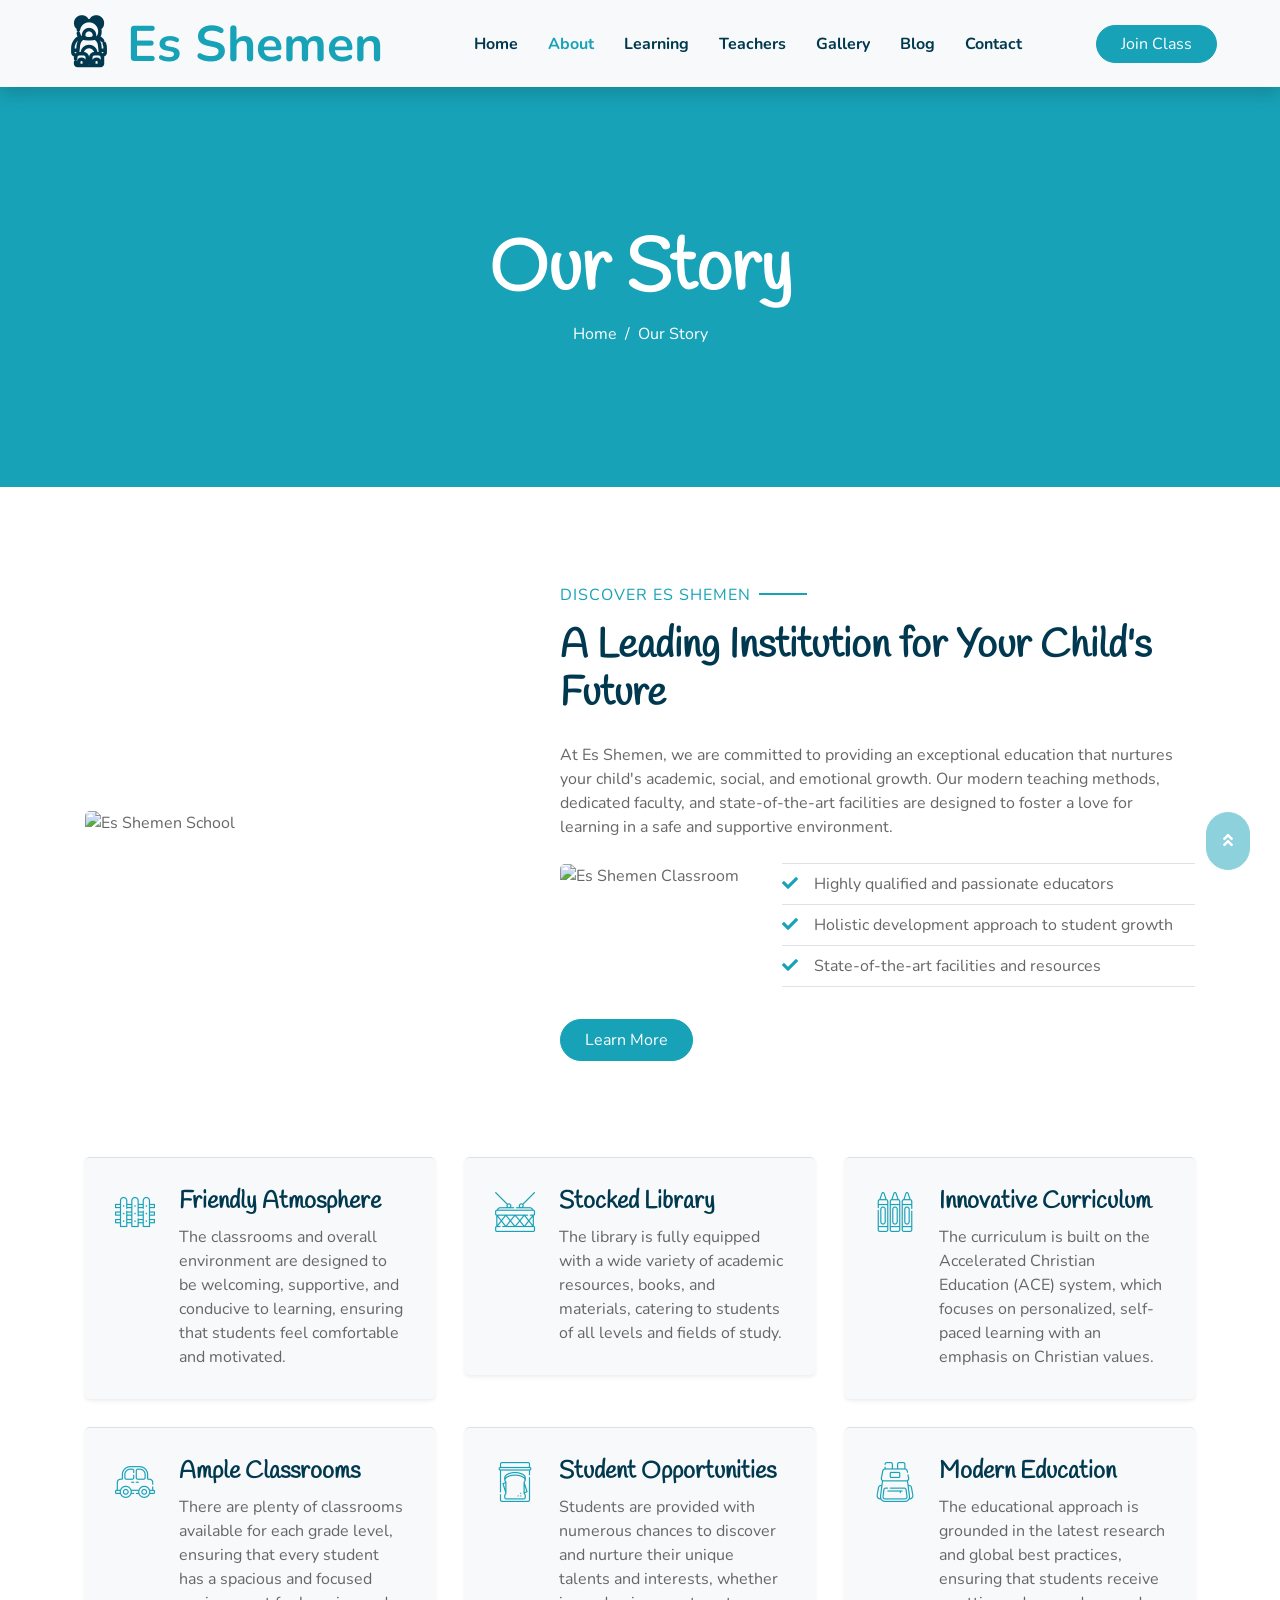
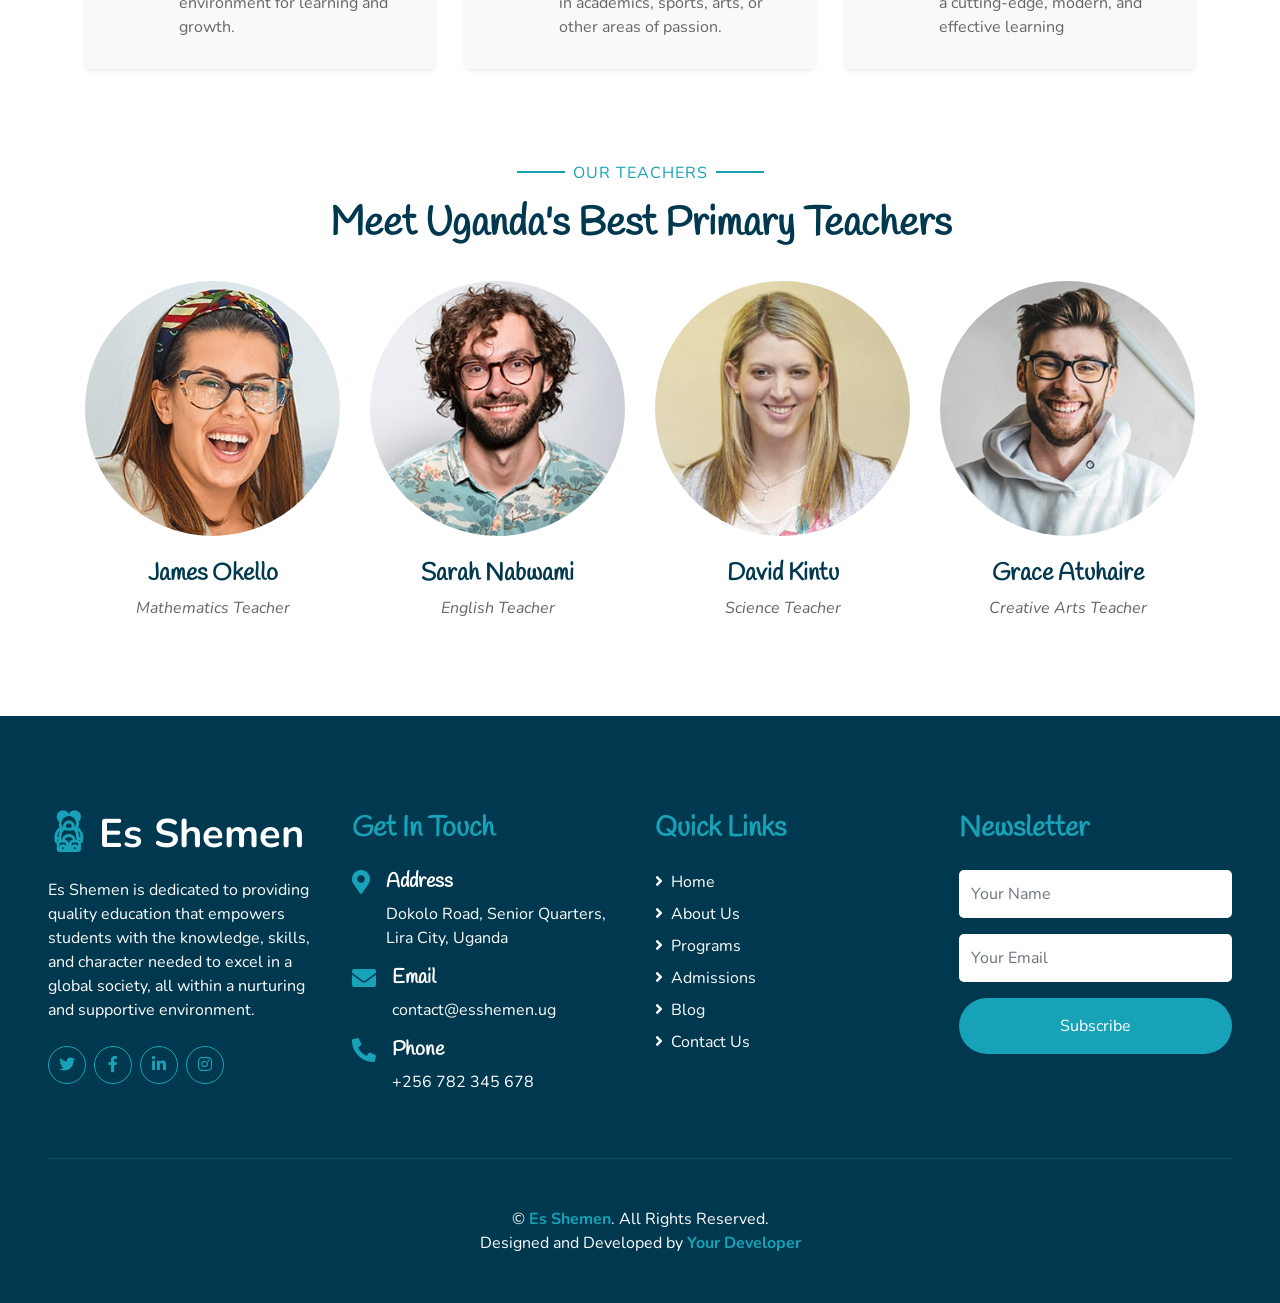
==== commit b17c996f: "Added new photos" ====
--- a/about.html
+++ b/about.html
@@ -94,7 +94,7 @@
     <div class="container">
       <div class="row align-items-center">
         <div class="col-lg-5">
-          <img class="img-fluid rounded mb-5 mb-lg-0" src="img/about-1.jpg" alt="Es Shemen School" />
+          <img class="img-fluid rounded mb-5 mb-lg-0" src="img/images/1.jpg" alt="Es Shemen School" />
         </div>
         <div class="col-lg-7">
           <p class="section-title pr-5">
@@ -106,7 +106,7 @@
           </p>
           <div class="row pt-2 pb-4">
             <div class="col-6 col-md-4">
-              <img class="img-fluid rounded" src="img/about-2.jpg" alt="Es Shemen Classroom" />
+              <img class="img-fluid rounded" src="img/images/2.jpg" alt="Es Shemen Classroom" />
             </div>
             <div class="col-6 col-md-8">
               <ul class="list-inline m-0">
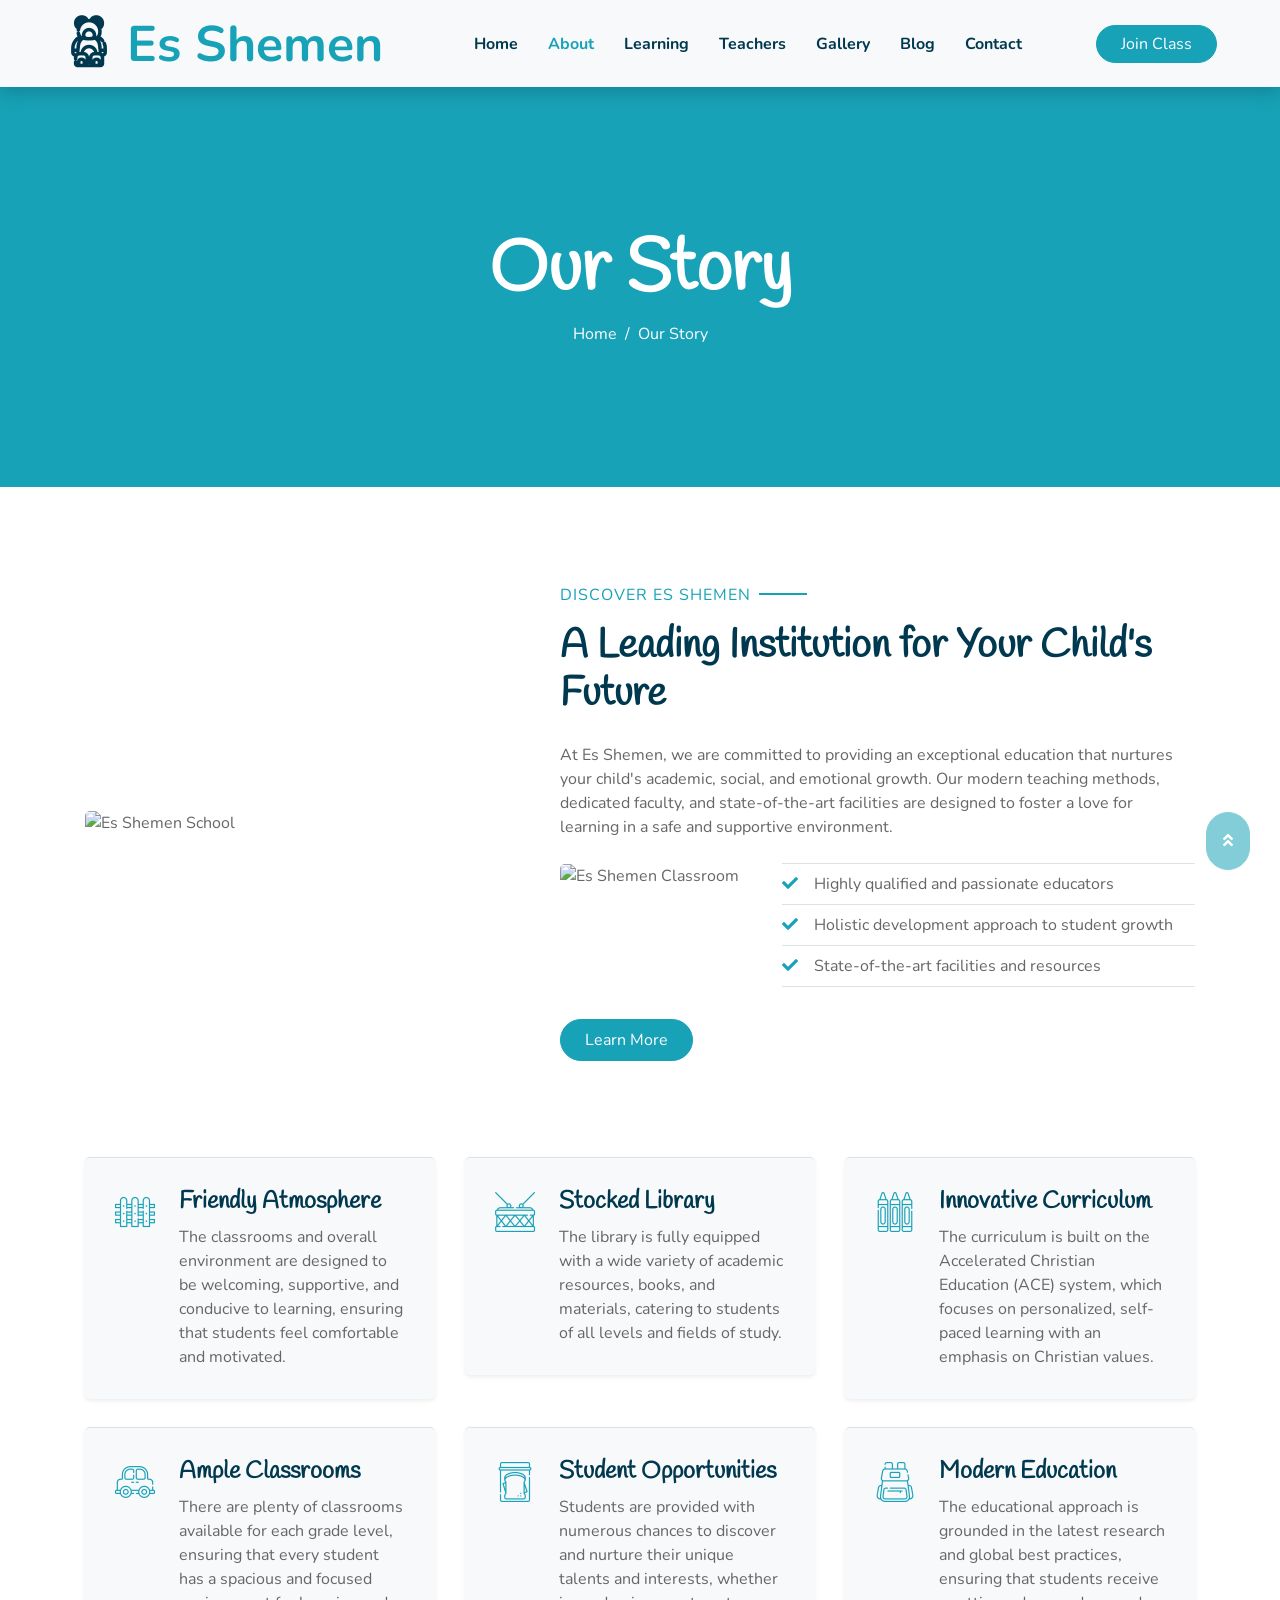
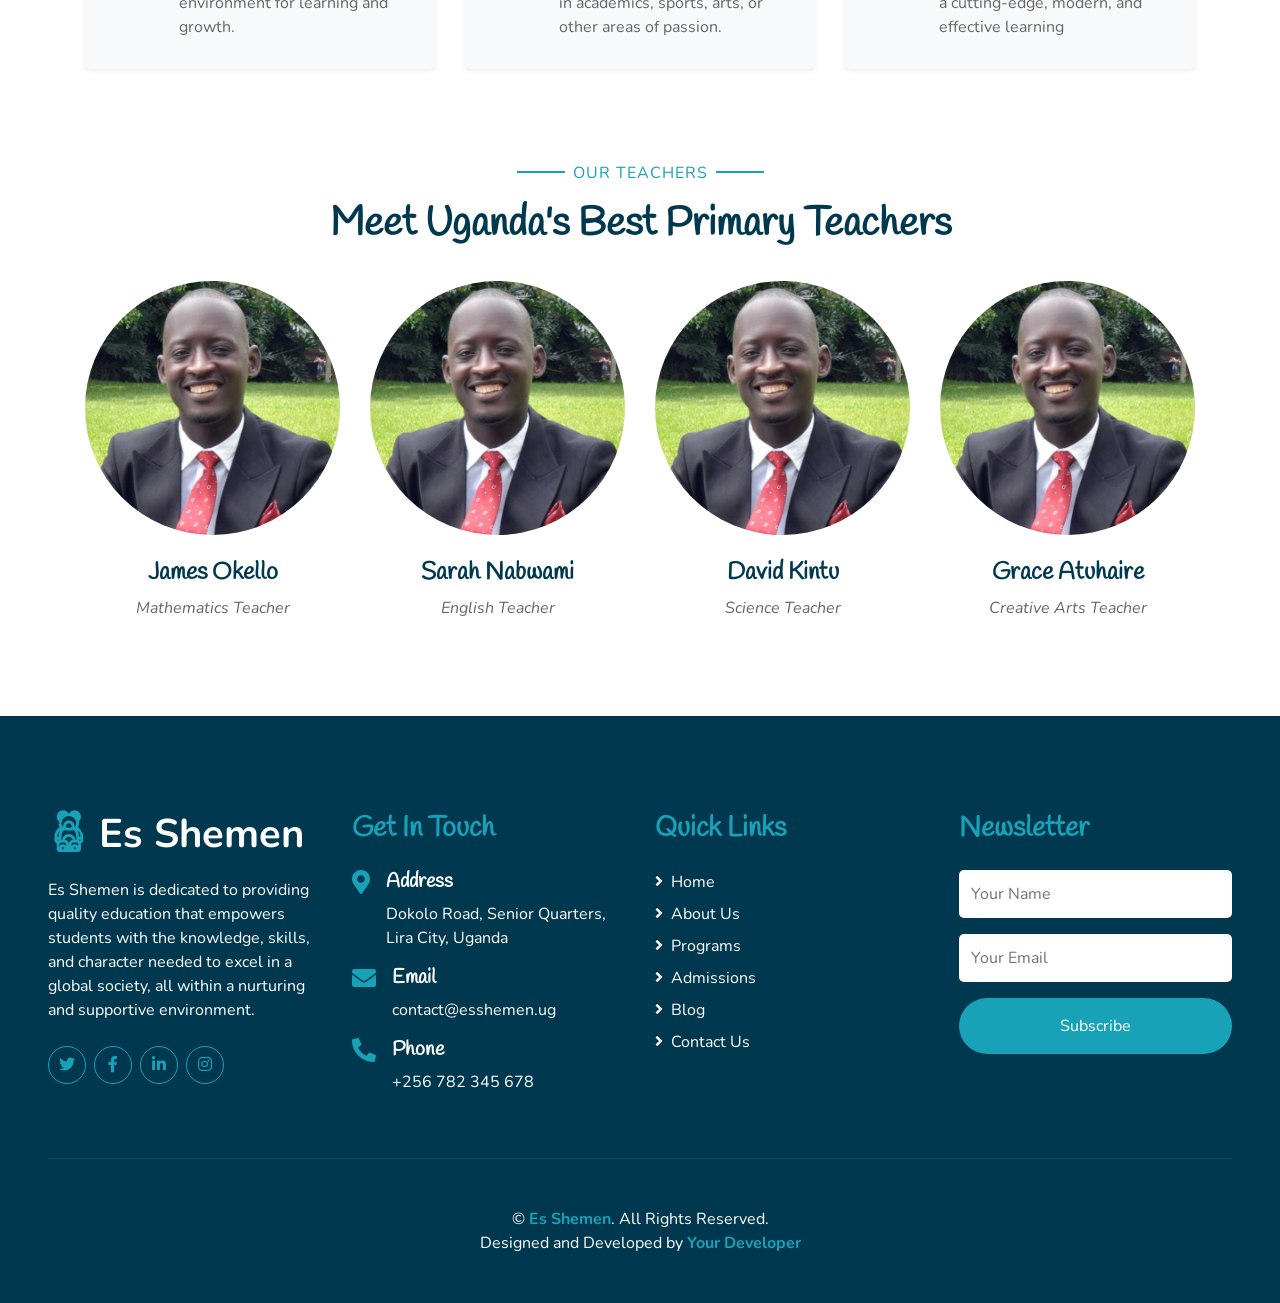
==== commit 4018a372: "Updated the homepage" ====
--- a/about.html
+++ b/about.html
@@ -259,7 +259,7 @@
             class="position-relative overflow-hidden mb-4"
             style="border-radius: 100%"
           >
-            <img class="img-fluid w-100" src="img/team-1.jpg" alt="Teacher 1" />
+            <img class="img-fluid w-100" src="img/images/team2.jpg" alt="Teacher 1" />
             <div
               class="team-social d-flex align-items-center justify-content-center w-100 h-100 position-absolute"
             >
@@ -291,7 +291,7 @@
             class="position-relative overflow-hidden mb-4"
             style="border-radius: 100%"
           >
-            <img class="img-fluid w-100" src="img/team-2.jpg" alt="Teacher 2" />
+            <img class="img-fluid w-100" src="img/images/team2.jpg" alt="Teacher 2" />
             <div
               class="team-social d-flex align-items-center justify-content-center w-100 h-100 position-absolute"
             >
@@ -323,7 +323,7 @@
             class="position-relative overflow-hidden mb-4"
             style="border-radius: 100%"
           >
-            <img class="img-fluid w-100" src="img/team-3.jpg" alt="Teacher 3" />
+            <img class="img-fluid w-100" src="img/images/team2.jpg" alt="Teacher 3" />
             <div
               class="team-social d-flex align-items-center justify-content-center w-100 h-100 position-absolute"
             >
@@ -355,7 +355,7 @@
             class="position-relative overflow-hidden mb-4"
             style="border-radius: 100%"
           >
-            <img class="img-fluid w-100" src="img/team-4.jpg" alt="Teacher 4" />
+            <img class="img-fluid w-100" src="img/images/team2.jpg" alt="Teacher 4" />
             <div
               class="team-social d-flex align-items-center justify-content-center w-100 h-100 position-absolute"
             >
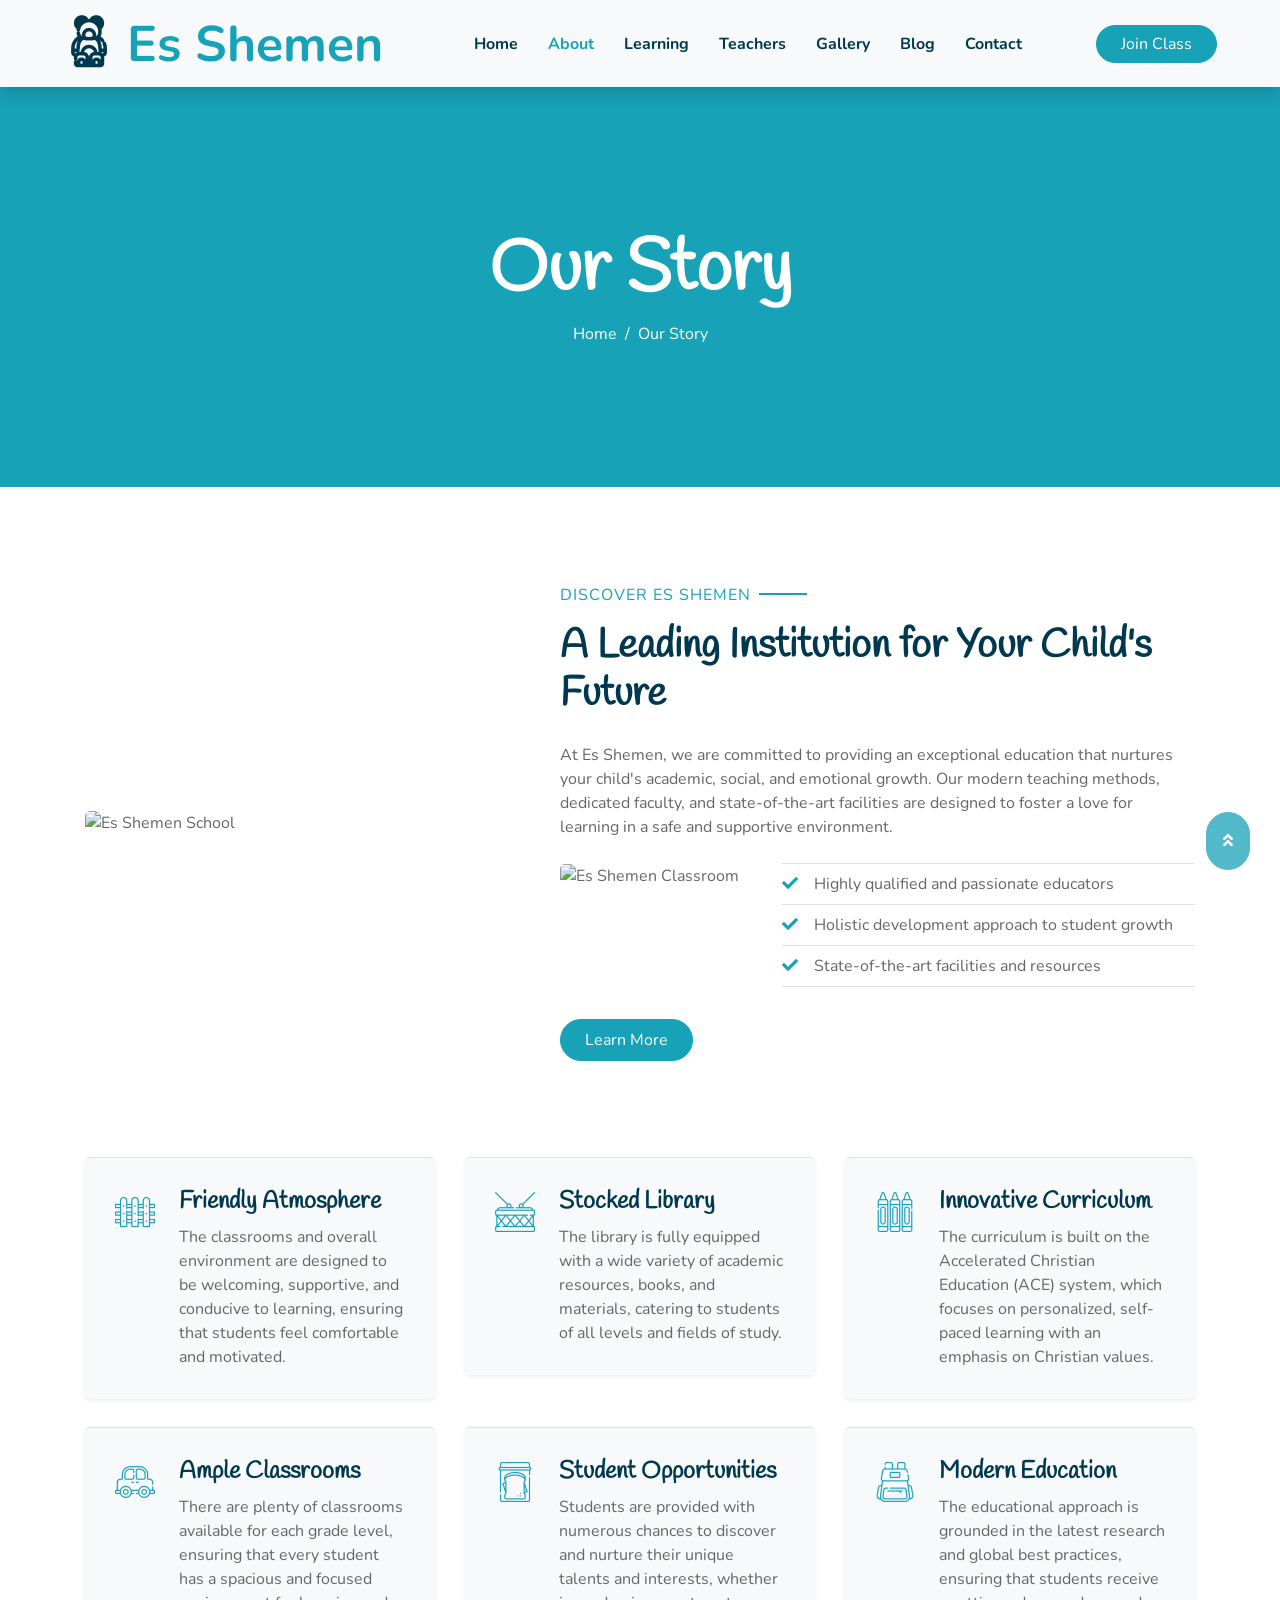
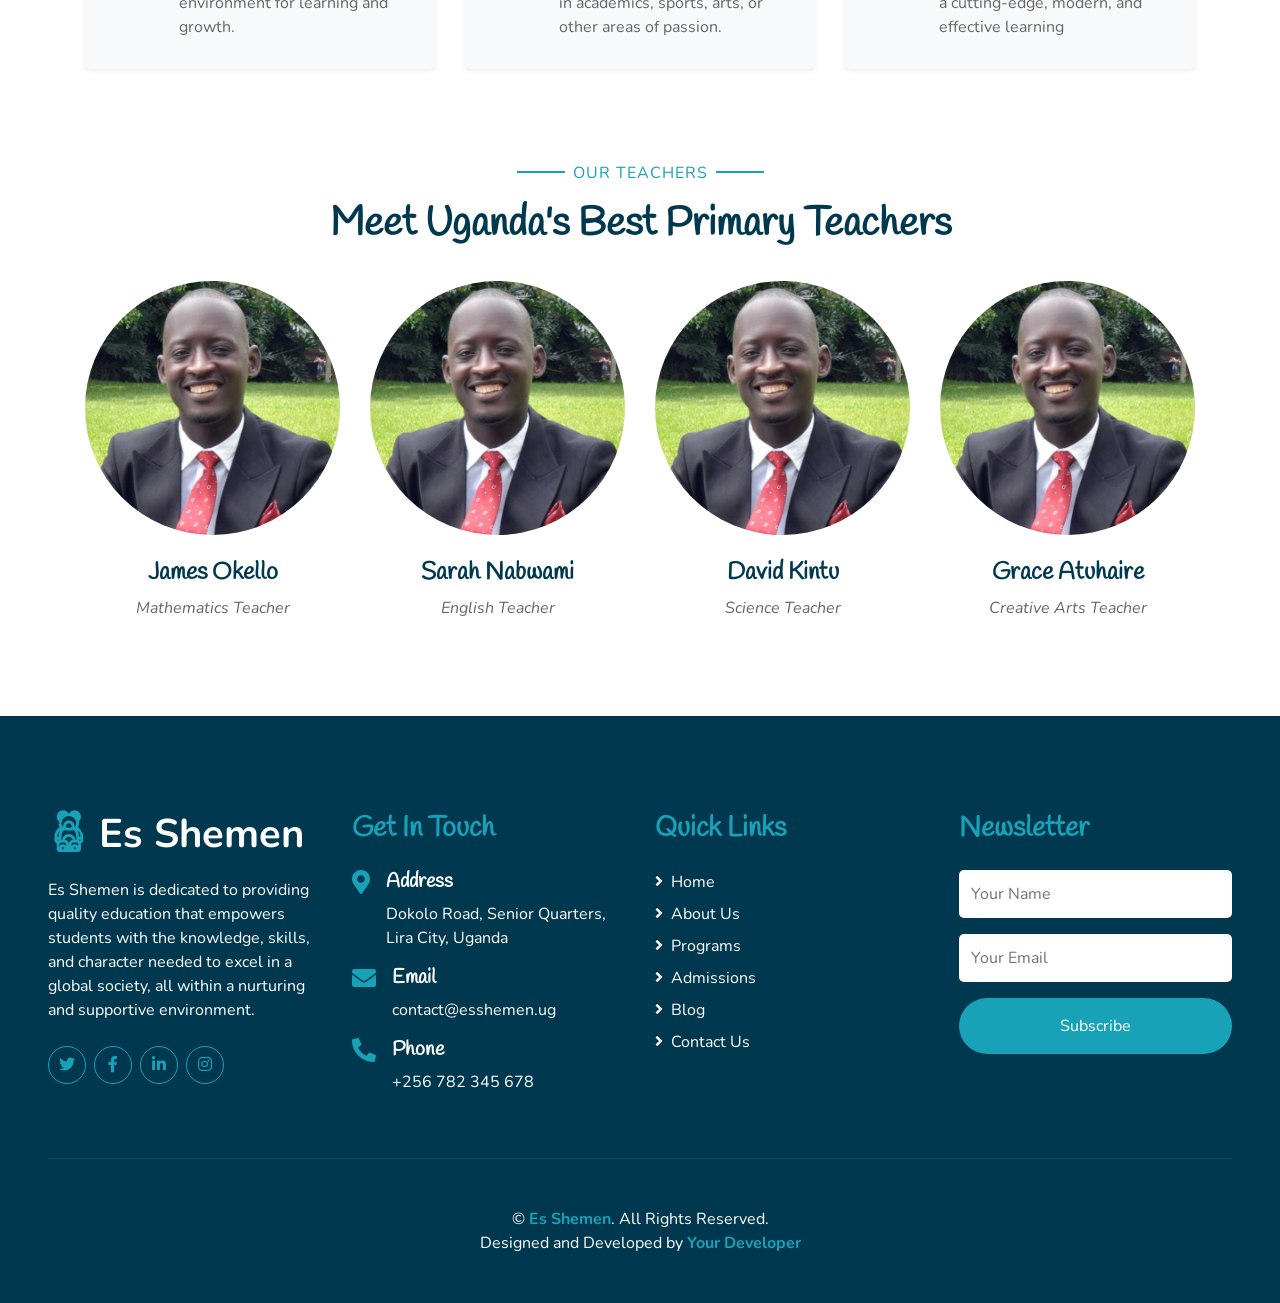
==== commit 7400b0b7: "1st commit" ====
--- a/about.html
+++ b/about.html
@@ -1,549 +1,549 @@
-<!DOCTYPE html>
-<html lang="en">
-  <head>
-    <meta charset="utf-8" />
-    <title>Ed Shemen</title>
-    <meta content="width=device-width, initial-scale=1.0" name="viewport" />
-    <meta content="..." name="keywords" />
-    <meta content="..." name="description" />
-
-    <!-- Favicon -->
-    <link href="img/favicon.ico" rel="icon" />
-
-    <!-- Google Web Fonts -->
-    <link rel="preconnect" href="https://fonts.gstatic.com" />
-    <link
-      href="https://fonts.googleapis.com/css2?family=Handlee&family=Nunito&display=swap"
-      rel="stylesheet"
-    />
-
-    <!-- Font Awesome -->
-    <link
-      href="https://cdnjs.cloudflare.com/ajax/libs/font-awesome/5.10.0/css/all.min.css"
-      rel="stylesheet"
-    />
-
-    <!-- Flaticon Font -->
-    <link href="lib/flaticon/font/flaticon.css" rel="stylesheet" />
-
-    <!-- Libraries Stylesheet -->
-    <link href="lib/owlcarousel/assets/owl.carousel.min.css" rel="stylesheet" />
-    <link href="lib/lightbox/css/lightbox.min.css" rel="stylesheet" />
-
-    <!-- Customized Bootstrap Stylesheet -->
-    <link href="css/style.css" rel="stylesheet" />
-  </head>
-
-  <body>
-    <!-- Navbar Start -->
-    <div class="container-fluid bg-light position-relative shadow">
-      <nav
-        class="navbar navbar-expand-lg bg-light navbar-light py-3 py-lg-0 px-0 px-lg-5"
-      >
-        <a
-          href=""
-          class="navbar-brand font-weight-bold text-secondary"
-          style="font-size: 50px"
-        >
-          <i class="flaticon-043-teddy-bear"></i>
-          <span class="text-primary">Es Shemen</span>
-        </a>
-        <button
-          type="button"
-          class="navbar-toggler"
-          data-toggle="collapse"
-          data-target="#navbarCollapse"
-        >
-          <span class="navbar-toggler-icon"></span>
-        </button>
-        <div
-          class="collapse navbar-collapse justify-content-between"
-          id="navbarCollapse"
-        >
-          <div class="navbar-nav font-weight-bold mx-auto py-0">
-            <a href="index.html" class="nav-item nav-link ">Home</a>
-            <a href="about.html" class="nav-item nav-link active">About</a>
-            <a href="class.html" class="nav-item nav-link">Learning</a>
-            <a href="team.html" class="nav-item nav-link">Teachers</a>
-            <a href="gallery.html" class="nav-item nav-link">Gallery</a>
-            <a href="blog.html" class="nav-item nav-link">Blog</a>
-           
-            <a href="contact.html" class="nav-item nav-link">Contact</a>
-          </div>
-          <a href="" class="btn btn-primary px-4">Join Class</a>
-        </div>
-      </nav>
-    </div>
-    <!-- Navbar End -->
-
-    <!-- Header Start -->
-    <div class="container-fluid bg-primary mb-5">
-      <div class="d-flex flex-column align-items-center justify-content-center" style="min-height: 400px">
-        <h3 class="display-3 font-weight-bold text-white">Our Story</h3>
-        <div class="d-inline-flex text-white">
-          <p class="m-0"><a class="text-white" href="">Home</a></p>
-          <p class="m-0 px-2">/</p>
-          <p class="m-0">Our Story</p>
-        </div>
-      </div>
-    </div>
-    <!-- Header End -->
-
-  <!-- About Start -->
-  <div class="container-fluid py-5">
-    <div class="container">
-      <div class="row align-items-center">
-        <div class="col-lg-5">
-          <img class="img-fluid rounded mb-5 mb-lg-0" src="img/images/1.jpg" alt="Es Shemen School" />
-        </div>
-        <div class="col-lg-7">
-          <p class="section-title pr-5">
-            <span class="pr-2">Discover Es Shemen</span>
-          </p>
-          <h1 class="mb-4">A Leading Institution for Your Child's Future</h1>
-          <p>
-            At Es Shemen, we are committed to providing an exceptional education that nurtures your child's academic, social, and emotional growth. Our modern teaching methods, dedicated faculty, and state-of-the-art facilities are designed to foster a love for learning in a safe and supportive environment.
-          </p>
-          <div class="row pt-2 pb-4">
-            <div class="col-6 col-md-4">
-              <img class="img-fluid rounded" src="img/images/2.jpg" alt="Es Shemen Classroom" />
-            </div>
-            <div class="col-6 col-md-8">
-              <ul class="list-inline m-0">
-                <li class="py-2 border-top border-bottom">
-                  <i class="fa fa-check text-primary mr-3"></i>Highly qualified and passionate educators
-                </li>
-                <li class="py-2 border-bottom">
-                  <i class="fa fa-check text-primary mr-3"></i>Holistic development approach to student growth
-                </li>
-                <li class="py-2 border-bottom">
-                  <i class="fa fa-check text-primary mr-3"></i>State-of-the-art facilities and resources
-                </li>
-              </ul>
-            </div>
-          </div>
-          <a href="" class="btn btn-primary mt-2 py-2 px-4">Learn More</a>
-        </div>
-      </div>
-    </div>
-  </div>
-  <!-- About End -->
-
-
-   
-    <!-- Facilities Start -->
-    <div class="container-fluid pt-5">
-      <div class="container pb-3">
-        <div class="row">
-          <div class="col-lg-4 col-md-6 pb-1">
-            <div
-              class="d-flex bg-light shadow-sm border-top rounded mb-4"
-              style="padding: 30px"
-            >
-              <i
-                class="flaticon-050-fence h1 font-weight-normal text-primary mb-3"
-              ></i>
-              <div class="pl-4">
-                <h4>Friendly Atmosphere</h4>
-                <p class="m-0">
-                  The classrooms and overall environment are designed to be welcoming, supportive, and conducive to learning, ensuring that students feel comfortable and motivated.
-                </p>
-              </div>
-            </div>
-          </div>
-          <div class="col-lg-4 col-md-6 pb-1">
-            <div
-              class="d-flex bg-light shadow-sm border-top rounded mb-4"
-              style="padding: 30px"
-            >
-              <i
-                class="flaticon-022-drum h1 font-weight-normal text-primary mb-3"
-              ></i>
-              <div class="pl-4">
-                <h4>
-                  Stocked Library
-                </h4>
-                <p class="m-0">
-                  The library is fully equipped with a wide variety of academic resources, books, and materials, catering to students of all levels and fields of study.
-
-
-                </p>
-              </div>
-            </div>
-          </div>
-          <div class="col-lg-4 col-md-6 pb-1">
-            <div
-              class="d-flex bg-light shadow-sm border-top rounded mb-4"
-              style="padding: 30px"
-            >
-              <i
-                class="flaticon-030-crayons h1 font-weight-normal text-primary mb-3"
-              ></i>
-              <div class="pl-4">
-                <h4>Innovative Curriculum</h4>
-                <p class="m-0">
-                  The curriculum is built on the Accelerated Christian Education (ACE) system, which focuses on personalized, self-paced learning with an emphasis on Christian values.
-
-
-                </p>
-              </div>
-            </div>
-          </div>
-          <div class="col-lg-4 col-md-6 pb-1">
-            <div
-              class="d-flex bg-light shadow-sm border-top rounded mb-4"
-              style="padding: 30px"
-            >
-              <i
-                class="flaticon-017-toy-car h1 font-weight-normal text-primary mb-3"
-              ></i>
-              <div class="pl-4">
-                <h4>Ample Classrooms
-                </h4>
-                <p class="m-0">
-                  There are plenty of classrooms available for each grade level, ensuring that every student has a spacious and focused environment for learning and growth.
-                </p>
-              </div>
-            </div>
-          </div>
-          <div class="col-lg-4 col-md-6 pb-1">
-            <div
-              class="d-flex bg-light shadow-sm border-top rounded mb-4"
-              style="padding: 30px"
-            >
-              <i
-                class="flaticon-025-sandwich h1 font-weight-normal text-primary mb-3"
-              ></i>
-              <div class="pl-4">
-                <h4>Student Opportunities</h4>
-                <p class="m-0">
-                  Students are provided with numerous chances to discover and nurture their unique talents and interests, whether in academics, sports, arts, or other areas of passion.
-                </p>
-              </div>
-            </div>
-          </div>
-          <div class="col-lg-4 col-md-6 pb-1">
-            <div
-              class="d-flex bg-light shadow-sm border-top rounded mb-4"
-              style="padding: 30px"
-            >
-              <i
-                class="flaticon-047-backpack h1 font-weight-normal text-primary mb-3"
-              ></i>
-              <div class="pl-4">
-                <h4>Modern Education</h4>
-                <p class="m-0">
-                  The educational approach is grounded in the latest research and global best practices, ensuring that students receive a cutting-edge, modern, and effective learning
-                </p>
-              </div>
-            </div>
-          </div>
-        </div>
-      </div>
-    </div>
-    <!-- Facilities Start -->
-
-    
-  <!-- Team Start -->
-  <div class="container-fluid pt-5">
-    <div class="container">
-      <div class="text-center pb-2">
-        <p class="section-title px-5">
-          <span class="px-2">Our Teachers</span>
-        </p>
-        <h1 class="mb-4">Meet Uganda's Best Primary Teachers</h1>
-      </div>
-      <div class="row">
-        <div class="col-md-6 col-lg-3 text-center team mb-5">
-          <div
-            class="position-relative overflow-hidden mb-4"
-            style="border-radius: 100%"
-          >
-            <img class="img-fluid w-100" src="img/images/team2.jpg" alt="Teacher 1" />
-            <div
-              class="team-social d-flex align-items-center justify-content-center w-100 h-100 position-absolute"
-            >
-              <a
-                class="btn btn-outline-light text-center mr-2 px-0"
-                style="width: 38px; height: 38px"
-                href="#"
-                ><i class="fab fa-twitter"></i
-              ></a>
-              <a
-                class="btn btn-outline-light text-center mr-2 px-0"
-                style="width: 38px; height: 38px"
-                href="#"
-                ><i class="fab fa-facebook-f"></i
-              ></a>
-              <a
-                class="btn btn-outline-light text-center px-0"
-                style="width: 38px; height: 38px"
-                href="#"
-                ><i class="fab fa-linkedin-in"></i
-              ></a>
-            </div>
-          </div>
-          <h4>James Okello</h4>
-          <i>Mathematics Teacher</i>
-        </div>
-        <div class="col-md-6 col-lg-3 text-center team mb-5">
-          <div
-            class="position-relative overflow-hidden mb-4"
-            style="border-radius: 100%"
-          >
-            <img class="img-fluid w-100" src="img/images/team2.jpg" alt="Teacher 2" />
-            <div
-              class="team-social d-flex align-items-center justify-content-center w-100 h-100 position-absolute"
-            >
-              <a
-                class="btn btn-outline-light text-center mr-2 px-0"
-                style="width: 38px; height: 38px"
-                href="#"
-                ><i class="fab fa-twitter"></i
-              ></a>
-              <a
-                class="btn btn-outline-light text-center mr-2 px-0"
-                style="width: 38px; height: 38px"
-                href="#"
-                ><i class="fab fa-facebook-f"></i
-              ></a>
-              <a
-                class="btn btn-outline-light text-center px-0"
-                style="width: 38px; height: 38px"
-                href="#"
-                ><i class="fab fa-linkedin-in"></i
-              ></a>
-            </div>
-          </div>
-          <h4>Sarah Nabwami</h4>
-          <i>English Teacher</i>
-        </div>
-        <div class="col-md-6 col-lg-3 text-center team mb-5">
-          <div
-            class="position-relative overflow-hidden mb-4"
-            style="border-radius: 100%"
-          >
-            <img class="img-fluid w-100" src="img/images/team2.jpg" alt="Teacher 3" />
-            <div
-              class="team-social d-flex align-items-center justify-content-center w-100 h-100 position-absolute"
-            >
-              <a
-                class="btn btn-outline-light text-center mr-2 px-0"
-                style="width: 38px; height: 38px"
-                href="#"
-                ><i class="fab fa-twitter"></i
-              ></a>
-              <a
-                class="btn btn-outline-light text-center mr-2 px-0"
-                style="width: 38px; height: 38px"
-                href="#"
-                ><i class="fab fa-facebook-f"></i
-              ></a>
-              <a
-                class="btn btn-outline-light text-center px-0"
-                style="width: 38px; height: 38px"
-                href="#"
-                ><i class="fab fa-linkedin-in"></i
-              ></a>
-            </div>
-          </div>
-          <h4>David Kintu</h4>
-          <i>Science Teacher</i>
-        </div>
-        <div class="col-md-6 col-lg-3 text-center team mb-5">
-          <div
-            class="position-relative overflow-hidden mb-4"
-            style="border-radius: 100%"
-          >
-            <img class="img-fluid w-100" src="img/images/team2.jpg" alt="Teacher 4" />
-            <div
-              class="team-social d-flex align-items-center justify-content-center w-100 h-100 position-absolute"
-            >
-              <a
-                class="btn btn-outline-light text-center mr-2 px-0"
-                style="width: 38px; height: 38px"
-                href="#"
-                ><i class="fab fa-twitter"></i
-              ></a>
-              <a
-                class="btn btn-outline-light text-center mr-2 px-0"
-                style="width: 38px; height: 38px"
-                href="#"
-                ><i class="fab fa-facebook-f"></i
-              ></a>
-              <a
-                class="btn btn-outline-light text-center px-0"
-                style="width: 38px; height: 38px"
-                href="#"
-                ><i class="fab fa-linkedin-in"></i
-              ></a>
-            </div>
-          </div>
-          <h4>Grace Atuhaire</h4>
-          <i>Creative Arts Teacher</i>
-        </div>
-      </div>
-    </div>
-  </div>
-  <!-- Team End -->
-
-
-
-  <!-- Footer Start -->
-  <div class="container-fluid bg-secondary text-white mt-5 py-5 px-sm-3 px-md-5">
-    <div class="row pt-5">
-      <div class="col-lg-3 col-md-6 mb-5">
-        <a
-          href="#"
-          class="navbar-brand font-weight-bold text-primary m-0 mb-4 p-0"
-          style="font-size: 40px; line-height: 40px"
-        >
-          <i class="flaticon-043-teddy-bear"></i>
-          <span class="text-white">Es Shemen</span>
-        </a>
-        <p>
-          Es Shemen is dedicated to providing quality education that empowers students with the knowledge, skills, and character needed to excel in a global society, all within a nurturing and supportive environment.
-        </p>
-        <div class="d-flex justify-content-start mt-4">
-          <a
-            class="btn btn-outline-primary rounded-circle text-center mr-2 px-0"
-            style="width: 38px; height: 38px"
-            href="#"
-            ><i class="fab fa-twitter"></i
-          ></a>
-          <a
-            class="btn btn-outline-primary rounded-circle text-center mr-2 px-0"
-            style="width: 38px; height: 38px"
-            href="#"
-            ><i class="fab fa-facebook-f"></i
-          ></a>
-          <a
-            class="btn btn-outline-primary rounded-circle text-center mr-2 px-0"
-            style="width: 38px; height: 38px"
-            href="#"
-            ><i class="fab fa-linkedin-in"></i
-          ></a>
-          <a
-            class="btn btn-outline-primary rounded-circle text-center mr-2 px-0"
-            style="width: 38px; height: 38px"
-            href="#"
-            ><i class="fab fa-instagram"></i
-          ></a>
-        </div>
-      </div>
-      <div class="col-lg-3 col-md-6 mb-5">
-        <h3 class="text-primary mb-4">Get In Touch</h3>
-        <div class="d-flex">
-          <h4 class="fa fa-map-marker-alt text-primary"></h4>
-          <div class="pl-3">
-            <h5 class="text-white">Address</h5>
-            <p>Dokolo Road, Senior Quarters, Lira City, Uganda</p>
-          </div>
-        </div>
-        <div class="d-flex">
-          <h4 class="fa fa-envelope text-primary"></h4>
-          <div class="pl-3">
-            <h5 class="text-white">Email</h5>
-            <p>contact@esshemen.ug</p>
-          </div>
-        </div>
-        <div class="d-flex">
-          <h4 class="fa fa-phone-alt text-primary"></h4>
-          <div class="pl-3">
-            <h5 class="text-white">Phone</h5>
-            <p>+256 782 345 678</p>
-          </div>
-        </div>
-      </div>
-      <div class="col-lg-3 col-md-6 mb-5">
-        <h3 class="text-primary mb-4">Quick Links</h3>
-        <div class="d-flex flex-column justify-content-start">
-          <a class="text-white mb-2" href="#"
-            ><i class="fa fa-angle-right mr-2"></i>Home</a
-          >
-          <a class="text-white mb-2" href="#"
-            ><i class="fa fa-angle-right mr-2"></i>About Us</a
-          >
-          <a class="text-white mb-2" href="#"
-            ><i class="fa fa-angle-right mr-2"></i>Programs</a
-          >
-          <a class="text-white mb-2" href="#"
-            ><i class="fa fa-angle-right mr-2"></i>Admissions</a
-          >
-          <a class="text-white mb-2" href="#"
-            ><i class="fa fa-angle-right mr-2"></i>Blog</a
-          >
-          <a class="text-white" href="#"
-            ><i class="fa fa-angle-right mr-2"></i>Contact Us</a
-          >
-        </div>
-      </div>
-      <div class="col-lg-3 col-md-6 mb-5">
-        <h3 class="text-primary mb-4">Newsletter</h3>
-        <form action="#">
-          <div class="form-group">
-            <input
-              type="text"
-              class="form-control border-0 py-4"
-              placeholder="Your Name"
-              required="required"
-            />
-          </div>
-          <div class="form-group">
-            <input
-              type="email"
-              class="form-control border-0 py-4"
-              placeholder="Your Email"
-              required="required"
-            />
-          </div>
-          <div>
-            <button
-              class="btn btn-primary btn-block border-0 py-3"
-              type="submit"
-            >
-              Subscribe
-            </button>
-          </div>
-        </form>
-      </div>
-    </div>
-    <div
-      class="container-fluid pt-5"
-      style="border-top: 1px solid rgba(23, 162, 184, 0.2) ;"
-    >
-      <p class="m-0 text-center text-white">
-        &copy;
-        <a class="text-primary font-weight-bold" href="#">Es Shemen</a>.
-        All Rights Reserved.
-        <br />
-        Designed and Developed by
-        <a class="text-primary font-weight-bold" href="https://yourdeveloperlink.com"
-          >Your Developer</a
-        >
-      </p>
-    </div>
-  </div>
-  <!-- Footer End -->
-
-    <!-- Back to Top -->
-    <a href="#" class="btn btn-primary p-3 back-to-top"
-      ><i class="fa fa-angle-double-up"></i
-    ></a>
-
-    <!-- JavaScript Libraries -->
-    <script src="https://code.jquery.com/jquery-3.4.1.min.js"></script>
-    <script src="https://stackpath.bootstrapcdn.com/bootstrap/4.4.1/js/bootstrap.bundle.min.js"></script>
-    <script src="lib/easing/easing.min.js"></script>
-    <script src="lib/owlcarousel/owl.carousel.min.js"></script>
-    <script src="lib/isotope/isotope.pkgd.min.js"></script>
-    <script src="lib/lightbox/js/lightbox.min.js"></script>
-
-    <!-- Contact Javascript File -->
-    <script src="mail/jqBootstrapValidation.min.js"></script>
-    <script src="mail/contact.js"></script>
-
-    <!-- Template Javascript -->
-    <script src="js/main.js"></script>
-  </body>
-</html>
+<!DOCTYPE html>
+<html lang="en">
+  <head>
+    <meta charset="utf-8" />
+    <title>Ed Shemen</title>
+    <meta content="width=device-width, initial-scale=1.0" name="viewport" />
+    <meta content="..." name="keywords" />
+    <meta content="..." name="description" />
+
+    <!-- Favicon -->
+    <link href="img/favicon.ico" rel="icon" />
+
+    <!-- Google Web Fonts -->
+    <link rel="preconnect" href="https://fonts.gstatic.com" />
+    <link
+      href="https://fonts.googleapis.com/css2?family=Handlee&family=Nunito&display=swap"
+      rel="stylesheet"
+    />
+
+    <!-- Font Awesome -->
+    <link
+      href="https://cdnjs.cloudflare.com/ajax/libs/font-awesome/5.10.0/css/all.min.css"
+      rel="stylesheet"
+    />
+
+    <!-- Flaticon Font -->
+    <link href="lib/flaticon/font/flaticon.css" rel="stylesheet" />
+
+    <!-- Libraries Stylesheet -->
+    <link href="lib/owlcarousel/assets/owl.carousel.min.css" rel="stylesheet" />
+    <link href="lib/lightbox/css/lightbox.min.css" rel="stylesheet" />
+
+    <!-- Customized Bootstrap Stylesheet -->
+    <link href="css/style.css" rel="stylesheet" />
+  </head>
+
+  <body>
+    <!-- Navbar Start -->
+    <div class="container-fluid bg-light position-relative shadow">
+      <nav
+        class="navbar navbar-expand-lg bg-light navbar-light py-3 py-lg-0 px-0 px-lg-5"
+      >
+        <a
+          href=""
+          class="navbar-brand font-weight-bold text-secondary"
+          style="font-size: 50px"
+        >
+          <i class="flaticon-043-teddy-bear"></i>
+          <span class="text-primary">Es Shemen</span>
+        </a>
+        <button
+          type="button"
+          class="navbar-toggler"
+          data-toggle="collapse"
+          data-target="#navbarCollapse"
+        >
+          <span class="navbar-toggler-icon"></span>
+        </button>
+        <div
+          class="collapse navbar-collapse justify-content-between"
+          id="navbarCollapse"
+        >
+          <div class="navbar-nav font-weight-bold mx-auto py-0">
+            <a href="index.html" class="nav-item nav-link ">Home</a>
+            <a href="about.html" class="nav-item nav-link active">About</a>
+            <a href="class.html" class="nav-item nav-link">Learning</a>
+            <a href="team.html" class="nav-item nav-link">Teachers</a>
+            <a href="gallery.html" class="nav-item nav-link">Gallery</a>
+            <a href="blog.html" class="nav-item nav-link">Blog</a>
+           
+            <a href="contact.html" class="nav-item nav-link">Contact</a>
+          </div>
+          <a href="" class="btn btn-primary px-4">Join Class</a>
+        </div>
+      </nav>
+    </div>
+    <!-- Navbar End -->
+
+    <!-- Header Start -->
+    <div class="container-fluid bg-primary mb-5">
+      <div class="d-flex flex-column align-items-center justify-content-center" style="min-height: 400px">
+        <h3 class="display-3 font-weight-bold text-white">Our Story</h3>
+        <div class="d-inline-flex text-white">
+          <p class="m-0"><a class="text-white" href="">Home</a></p>
+          <p class="m-0 px-2">/</p>
+          <p class="m-0">Our Story</p>
+        </div>
+      </div>
+    </div>
+    <!-- Header End -->
+
+  <!-- About Start -->
+  <div class="container-fluid py-5">
+    <div class="container">
+      <div class="row align-items-center">
+        <div class="col-lg-5">
+          <img class="img-fluid rounded mb-5 mb-lg-0" src="img/images/1.jpg" alt="Es Shemen School" />
+        </div>
+        <div class="col-lg-7">
+          <p class="section-title pr-5">
+            <span class="pr-2">Discover Es Shemen</span>
+          </p>
+          <h1 class="mb-4">A Leading Institution for Your Child's Future</h1>
+          <p>
+            At Es Shemen, we are committed to providing an exceptional education that nurtures your child's academic, social, and emotional growth. Our modern teaching methods, dedicated faculty, and state-of-the-art facilities are designed to foster a love for learning in a safe and supportive environment.
+          </p>
+          <div class="row pt-2 pb-4">
+            <div class="col-6 col-md-4">
+              <img class="img-fluid rounded" src="img/images/2.jpg" alt="Es Shemen Classroom" />
+            </div>
+            <div class="col-6 col-md-8">
+              <ul class="list-inline m-0">
+                <li class="py-2 border-top border-bottom">
+                  <i class="fa fa-check text-primary mr-3"></i>Highly qualified and passionate educators
+                </li>
+                <li class="py-2 border-bottom">
+                  <i class="fa fa-check text-primary mr-3"></i>Holistic development approach to student growth
+                </li>
+                <li class="py-2 border-bottom">
+                  <i class="fa fa-check text-primary mr-3"></i>State-of-the-art facilities and resources
+                </li>
+              </ul>
+            </div>
+          </div>
+          <a href="" class="btn btn-primary mt-2 py-2 px-4">Learn More</a>
+        </div>
+      </div>
+    </div>
+  </div>
+  <!-- About End -->
+
+
+   
+    <!-- Facilities Start -->
+    <div class="container-fluid pt-5">
+      <div class="container pb-3">
+        <div class="row">
+          <div class="col-lg-4 col-md-6 pb-1">
+            <div
+              class="d-flex bg-light shadow-sm border-top rounded mb-4"
+              style="padding: 30px"
+            >
+              <i
+                class="flaticon-050-fence h1 font-weight-normal text-primary mb-3"
+              ></i>
+              <div class="pl-4">
+                <h4>Friendly Atmosphere</h4>
+                <p class="m-0">
+                  The classrooms and overall environment are designed to be welcoming, supportive, and conducive to learning, ensuring that students feel comfortable and motivated.
+                </p>
+              </div>
+            </div>
+          </div>
+          <div class="col-lg-4 col-md-6 pb-1">
+            <div
+              class="d-flex bg-light shadow-sm border-top rounded mb-4"
+              style="padding: 30px"
+            >
+              <i
+                class="flaticon-022-drum h1 font-weight-normal text-primary mb-3"
+              ></i>
+              <div class="pl-4">
+                <h4>
+                  Stocked Library
+                </h4>
+                <p class="m-0">
+                  The library is fully equipped with a wide variety of academic resources, books, and materials, catering to students of all levels and fields of study.
+
+
+                </p>
+              </div>
+            </div>
+          </div>
+          <div class="col-lg-4 col-md-6 pb-1">
+            <div
+              class="d-flex bg-light shadow-sm border-top rounded mb-4"
+              style="padding: 30px"
+            >
+              <i
+                class="flaticon-030-crayons h1 font-weight-normal text-primary mb-3"
+              ></i>
+              <div class="pl-4">
+                <h4>Innovative Curriculum</h4>
+                <p class="m-0">
+                  The curriculum is built on the Accelerated Christian Education (ACE) system, which focuses on personalized, self-paced learning with an emphasis on Christian values.
+
+
+                </p>
+              </div>
+            </div>
+          </div>
+          <div class="col-lg-4 col-md-6 pb-1">
+            <div
+              class="d-flex bg-light shadow-sm border-top rounded mb-4"
+              style="padding: 30px"
+            >
+              <i
+                class="flaticon-017-toy-car h1 font-weight-normal text-primary mb-3"
+              ></i>
+              <div class="pl-4">
+                <h4>Ample Classrooms
+                </h4>
+                <p class="m-0">
+                  There are plenty of classrooms available for each grade level, ensuring that every student has a spacious and focused environment for learning and growth.
+                </p>
+              </div>
+            </div>
+          </div>
+          <div class="col-lg-4 col-md-6 pb-1">
+            <div
+              class="d-flex bg-light shadow-sm border-top rounded mb-4"
+              style="padding: 30px"
+            >
+              <i
+                class="flaticon-025-sandwich h1 font-weight-normal text-primary mb-3"
+              ></i>
+              <div class="pl-4">
+                <h4>Student Opportunities</h4>
+                <p class="m-0">
+                  Students are provided with numerous chances to discover and nurture their unique talents and interests, whether in academics, sports, arts, or other areas of passion.
+                </p>
+              </div>
+            </div>
+          </div>
+          <div class="col-lg-4 col-md-6 pb-1">
+            <div
+              class="d-flex bg-light shadow-sm border-top rounded mb-4"
+              style="padding: 30px"
+            >
+              <i
+                class="flaticon-047-backpack h1 font-weight-normal text-primary mb-3"
+              ></i>
+              <div class="pl-4">
+                <h4>Modern Education</h4>
+                <p class="m-0">
+                  The educational approach is grounded in the latest research and global best practices, ensuring that students receive a cutting-edge, modern, and effective learning
+                </p>
+              </div>
+            </div>
+          </div>
+        </div>
+      </div>
+    </div>
+    <!-- Facilities Start -->
+
+    
+  <!-- Team Start -->
+  <div class="container-fluid pt-5">
+    <div class="container">
+      <div class="text-center pb-2">
+        <p class="section-title px-5">
+          <span class="px-2">Our Teachers</span>
+        </p>
+        <h1 class="mb-4">Meet Uganda's Best Primary Teachers</h1>
+      </div>
+      <div class="row">
+        <div class="col-md-6 col-lg-3 text-center team mb-5">
+          <div
+            class="position-relative overflow-hidden mb-4"
+            style="border-radius: 100%"
+          >
+            <img class="img-fluid w-100" src="img/images/team2.jpg" alt="Teacher 1" />
+            <div
+              class="team-social d-flex align-items-center justify-content-center w-100 h-100 position-absolute"
+            >
+              <a
+                class="btn btn-outline-light text-center mr-2 px-0"
+                style="width: 38px; height: 38px"
+                href="#"
+                ><i class="fab fa-twitter"></i
+              ></a>
+              <a
+                class="btn btn-outline-light text-center mr-2 px-0"
+                style="width: 38px; height: 38px"
+                href="#"
+                ><i class="fab fa-facebook-f"></i
+              ></a>
+              <a
+                class="btn btn-outline-light text-center px-0"
+                style="width: 38px; height: 38px"
+                href="#"
+                ><i class="fab fa-linkedin-in"></i
+              ></a>
+            </div>
+          </div>
+          <h4>James Okello</h4>
+          <i>Mathematics Teacher</i>
+        </div>
+        <div class="col-md-6 col-lg-3 text-center team mb-5">
+          <div
+            class="position-relative overflow-hidden mb-4"
+            style="border-radius: 100%"
+          >
+            <img class="img-fluid w-100" src="img/images/team2.jpg" alt="Teacher 2" />
+            <div
+              class="team-social d-flex align-items-center justify-content-center w-100 h-100 position-absolute"
+            >
+              <a
+                class="btn btn-outline-light text-center mr-2 px-0"
+                style="width: 38px; height: 38px"
+                href="#"
+                ><i class="fab fa-twitter"></i
+              ></a>
+              <a
+                class="btn btn-outline-light text-center mr-2 px-0"
+                style="width: 38px; height: 38px"
+                href="#"
+                ><i class="fab fa-facebook-f"></i
+              ></a>
+              <a
+                class="btn btn-outline-light text-center px-0"
+                style="width: 38px; height: 38px"
+                href="#"
+                ><i class="fab fa-linkedin-in"></i
+              ></a>
+            </div>
+          </div>
+          <h4>Sarah Nabwami</h4>
+          <i>English Teacher</i>
+        </div>
+        <div class="col-md-6 col-lg-3 text-center team mb-5">
+          <div
+            class="position-relative overflow-hidden mb-4"
+            style="border-radius: 100%"
+          >
+            <img class="img-fluid w-100" src="img/images/team2.jpg" alt="Teacher 3" />
+            <div
+              class="team-social d-flex align-items-center justify-content-center w-100 h-100 position-absolute"
+            >
+              <a
+                class="btn btn-outline-light text-center mr-2 px-0"
+                style="width: 38px; height: 38px"
+                href="#"
+                ><i class="fab fa-twitter"></i
+              ></a>
+              <a
+                class="btn btn-outline-light text-center mr-2 px-0"
+                style="width: 38px; height: 38px"
+                href="#"
+                ><i class="fab fa-facebook-f"></i
+              ></a>
+              <a
+                class="btn btn-outline-light text-center px-0"
+                style="width: 38px; height: 38px"
+                href="#"
+                ><i class="fab fa-linkedin-in"></i
+              ></a>
+            </div>
+          </div>
+          <h4>David Kintu</h4>
+          <i>Science Teacher</i>
+        </div>
+        <div class="col-md-6 col-lg-3 text-center team mb-5">
+          <div
+            class="position-relative overflow-hidden mb-4"
+            style="border-radius: 100%"
+          >
+            <img class="img-fluid w-100" src="img/images/team2.jpg" alt="Teacher 4" />
+            <div
+              class="team-social d-flex align-items-center justify-content-center w-100 h-100 position-absolute"
+            >
+              <a
+                class="btn btn-outline-light text-center mr-2 px-0"
+                style="width: 38px; height: 38px"
+                href="#"
+                ><i class="fab fa-twitter"></i
+              ></a>
+              <a
+                class="btn btn-outline-light text-center mr-2 px-0"
+                style="width: 38px; height: 38px"
+                href="#"
+                ><i class="fab fa-facebook-f"></i
+              ></a>
+              <a
+                class="btn btn-outline-light text-center px-0"
+                style="width: 38px; height: 38px"
+                href="#"
+                ><i class="fab fa-linkedin-in"></i
+              ></a>
+            </div>
+          </div>
+          <h4>Grace Atuhaire</h4>
+          <i>Creative Arts Teacher</i>
+        </div>
+      </div>
+    </div>
+  </div>
+  <!-- Team End -->
+
+
+
+  <!-- Footer Start -->
+  <div class="container-fluid bg-secondary text-white mt-5 py-5 px-sm-3 px-md-5">
+    <div class="row pt-5">
+      <div class="col-lg-3 col-md-6 mb-5">
+        <a
+          href="#"
+          class="navbar-brand font-weight-bold text-primary m-0 mb-4 p-0"
+          style="font-size: 40px; line-height: 40px"
+        >
+          <i class="flaticon-043-teddy-bear"></i>
+          <span class="text-white">Es Shemen</span>
+        </a>
+        <p>
+          Es Shemen is dedicated to providing quality education that empowers students with the knowledge, skills, and character needed to excel in a global society, all within a nurturing and supportive environment.
+        </p>
+        <div class="d-flex justify-content-start mt-4">
+          <a
+            class="btn btn-outline-primary rounded-circle text-center mr-2 px-0"
+            style="width: 38px; height: 38px"
+            href="#"
+            ><i class="fab fa-twitter"></i
+          ></a>
+          <a
+            class="btn btn-outline-primary rounded-circle text-center mr-2 px-0"
+            style="width: 38px; height: 38px"
+            href="#"
+            ><i class="fab fa-facebook-f"></i
+          ></a>
+          <a
+            class="btn btn-outline-primary rounded-circle text-center mr-2 px-0"
+            style="width: 38px; height: 38px"
+            href="#"
+            ><i class="fab fa-linkedin-in"></i
+          ></a>
+          <a
+            class="btn btn-outline-primary rounded-circle text-center mr-2 px-0"
+            style="width: 38px; height: 38px"
+            href="#"
+            ><i class="fab fa-instagram"></i
+          ></a>
+        </div>
+      </div>
+      <div class="col-lg-3 col-md-6 mb-5">
+        <h3 class="text-primary mb-4">Get In Touch</h3>
+        <div class="d-flex">
+          <h4 class="fa fa-map-marker-alt text-primary"></h4>
+          <div class="pl-3">
+            <h5 class="text-white">Address</h5>
+            <p>Dokolo Road, Senior Quarters, Lira City, Uganda</p>
+          </div>
+        </div>
+        <div class="d-flex">
+          <h4 class="fa fa-envelope text-primary"></h4>
+          <div class="pl-3">
+            <h5 class="text-white">Email</h5>
+            <p>contact@esshemen.ug</p>
+          </div>
+        </div>
+        <div class="d-flex">
+          <h4 class="fa fa-phone-alt text-primary"></h4>
+          <div class="pl-3">
+            <h5 class="text-white">Phone</h5>
+            <p>+256 782 345 678</p>
+          </div>
+        </div>
+      </div>
+      <div class="col-lg-3 col-md-6 mb-5">
+        <h3 class="text-primary mb-4">Quick Links</h3>
+        <div class="d-flex flex-column justify-content-start">
+          <a class="text-white mb-2" href="#"
+            ><i class="fa fa-angle-right mr-2"></i>Home</a
+          >
+          <a class="text-white mb-2" href="#"
+            ><i class="fa fa-angle-right mr-2"></i>About Us</a
+          >
+          <a class="text-white mb-2" href="#"
+            ><i class="fa fa-angle-right mr-2"></i>Programs</a
+          >
+          <a class="text-white mb-2" href="#"
+            ><i class="fa fa-angle-right mr-2"></i>Admissions</a
+          >
+          <a class="text-white mb-2" href="#"
+            ><i class="fa fa-angle-right mr-2"></i>Blog</a
+          >
+          <a class="text-white" href="#"
+            ><i class="fa fa-angle-right mr-2"></i>Contact Us</a
+          >
+        </div>
+      </div>
+      <div class="col-lg-3 col-md-6 mb-5">
+        <h3 class="text-primary mb-4">Newsletter</h3>
+        <form action="#">
+          <div class="form-group">
+            <input
+              type="text"
+              class="form-control border-0 py-4"
+              placeholder="Your Name"
+              required="required"
+            />
+          </div>
+          <div class="form-group">
+            <input
+              type="email"
+              class="form-control border-0 py-4"
+              placeholder="Your Email"
+              required="required"
+            />
+          </div>
+          <div>
+            <button
+              class="btn btn-primary btn-block border-0 py-3"
+              type="submit"
+            >
+              Subscribe
+            </button>
+          </div>
+        </form>
+      </div>
+    </div>
+    <div
+      class="container-fluid pt-5"
+      style="border-top: 1px solid rgba(23, 162, 184, 0.2) ;"
+    >
+      <p class="m-0 text-center text-white">
+        &copy;
+        <a class="text-primary font-weight-bold" href="#">Es Shemen</a>.
+        All Rights Reserved.
+        <br />
+        Designed and Developed by
+        <a class="text-primary font-weight-bold" href="https://yourdeveloperlink.com"
+          >Your Developer</a
+        >
+      </p>
+    </div>
+  </div>
+  <!-- Footer End -->
+
+    <!-- Back to Top -->
+    <a href="#" class="btn btn-primary p-3 back-to-top"
+      ><i class="fa fa-angle-double-up"></i
+    ></a>
+
+    <!-- JavaScript Libraries -->
+    <script src="https://code.jquery.com/jquery-3.4.1.min.js"></script>
+    <script src="https://stackpath.bootstrapcdn.com/bootstrap/4.4.1/js/bootstrap.bundle.min.js"></script>
+    <script src="lib/easing/easing.min.js"></script>
+    <script src="lib/owlcarousel/owl.carousel.min.js"></script>
+    <script src="lib/isotope/isotope.pkgd.min.js"></script>
+    <script src="lib/lightbox/js/lightbox.min.js"></script>
+
+    <!-- Contact Javascript File -->
+    <script src="mail/jqBootstrapValidation.min.js"></script>
+    <script src="mail/contact.js"></script>
+
+    <!-- Template Javascript -->
+    <script src="js/main.js"></script>
+  </body>
+</html>
--- a/css/style.css
+++ b/css/style.css
@@ -1,9866 +1,9866 @@
-/******* Bootstrap Theming ********/
-/*!
- * Bootstrap v4.5.3 (https://getbootstrap.com/)
- * Copyright 2011-2020 The Bootstrap Authors
- * Copyright 2011-2020 Twitter, Inc.
- * Licensed under MIT (https://github.com/twbs/bootstrap/blob/main/LICENSE)
- */
-:root {
-  --blue: #007bff;
-  --indigo: #6610f2;
-  --purple: #6f42c1;
-  --pink: #e83e8c;
-  --red: #dc3545;
-  --orange: #fd7e14;
-  --yellow: #ffc107;
-  --green: #28a745;
-  --teal: #20c997;
-  --cyan: #17a2b8;
-  --white: #fff;
-  --gray: #6c757d;
-  --gray-dark: #343a40;
-  --primary: #17a2b8;
-  --secondary: #00394f;
-  --success: #28a745;
-  --info: #17a2b8;
-  --warning: #ffc107;
-  --danger: #dc3545;
-  --light: #f8f9fa;
-  --dark: #343a40;
-  --breakpoint-xs: 0;
-  --breakpoint-sm: 576px;
-  --breakpoint-md: 768px;
-  --breakpoint-lg: 992px;
-  --breakpoint-xl: 1200px;
-  --font-family-sans-serif: "Nunito", sans-serif;
-  --font-family-monospace: SFMono-Regular, Menlo, Monaco, Consolas, "Liberation Mono", "Courier New", monospace;
-}
-
-*,
-*::before,
-*::after {
-  box-sizing: border-box;
-}
-
-html {
-  font-family: sans-serif;
-  line-height: 1.15;
-  -webkit-text-size-adjust: 100%;
-  -webkit-tap-highlight-color: rgba(0, 0, 0, 0);
-}
-
-article, aside, figcaption, figure, footer, header, hgroup, main, nav, section {
-  display: block;
-}
-
-body {
-  margin: 0;
-  font-family: "Nunito", sans-serif;
-  font-size: 1rem;
-  font-weight: 400;
-  line-height: 1.5;
-  color: #666666;
-  text-align: left;
-  background-color: #fff;
-}
-
-[tabindex="-1"]:focus:not(:focus-visible) {
-  outline: 0 !important;
-}
-
-hr {
-  box-sizing: content-box;
-  height: 0;
-  overflow: visible;
-}
-
-h1, h2, h3, h4, h5, h6 {
-  margin-top: 0;
-  margin-bottom: 0.5rem;
-}
-
-p {
-  margin-top: 0;
-  margin-bottom: 1rem;
-}
-
-abbr[title],
-abbr[data-original-title] {
-  text-decoration: underline;
-  text-decoration: underline dotted;
-  cursor: help;
-  border-bottom: 0;
-  text-decoration-skip-ink: none;
-}
-
-address {
-  margin-bottom: 1rem;
-  font-style: normal;
-  line-height: inherit;
-}
-
-ol,
-ul,
-dl {
-  margin-top: 0;
-  margin-bottom: 1rem;
-}
-
-ol ol,
-ul ul,
-ol ul,
-ul ol {
-  margin-bottom: 0;
-}
-
-dt {
-  font-weight: 700;
-}
-
-dd {
-  margin-bottom: .5rem;
-  margin-left: 0;
-}
-
-blockquote {
-  margin: 0 0 1rem;
-}
-
-b,
-strong {
-  font-weight: bolder;
-}
-
-small {
-  font-size: 80%;
-}
-
-sub,
-sup {
-  position: relative;
-  font-size: 75%;
-  line-height: 0;
-  vertical-align: baseline;
-}
-
-sub {
-  bottom: -.25em;
-}
-
-sup {
-  top: -.5em;
-}
-
-a {
-  color: #17a2b8;
-  text-decoration: none;
-  background-color: transparent;
-}
-
-a:hover {
-  color: #0f6674;
-  text-decoration: underline;
-}
-
-a:not([href]):not([class]) {
-  color: inherit;
-  text-decoration: none;
-}
-
-a:not([href]):not([class]):hover {
-  color: inherit;
-  text-decoration: none;
-}
-
-pre,
-code,
-kbd,
-samp {
-  font-family: SFMono-Regular, Menlo, Monaco, Consolas, "Liberation Mono", "Courier New", monospace;
-  font-size: 1em;
-}
-
-pre {
-  margin-top: 0;
-  margin-bottom: 1rem;
-  overflow: auto;
-  -ms-overflow-style: scrollbar;
-}
-
-figure {
-  margin: 0 0 1rem;
-}
-
-img {
-  vertical-align: middle;
-  border-style: none;
-}
-
-svg {
-  overflow: hidden;
-  vertical-align: middle;
-}
-
-table {
-  border-collapse: collapse;
-}
-
-caption {
-  padding-top: 0.75rem;
-  padding-bottom: 0.75rem;
-  color: #6c757d;
-  text-align: left;
-  caption-side: bottom;
-}
-
-th {
-  text-align: inherit;
-  text-align: -webkit-match-parent;
-}
-
-label {
-  display: inline-block;
-  margin-bottom: 0.5rem;
-}
-
-button {
-  border-radius: 0;
-}
-
-button:focus {
-  outline: 1px dotted;
-  outline: 5px auto -webkit-focus-ring-color;
-}
-
-input,
-button,
-select,
-optgroup,
-textarea {
-  margin: 0;
-  font-family: inherit;
-  font-size: inherit;
-  line-height: inherit;
-}
-
-button,
-input {
-  overflow: visible;
-}
-
-button,
-select {
-  text-transform: none;
-}
-
-[role="button"] {
-  cursor: pointer;
-}
-
-select {
-  word-wrap: normal;
-}
-
-button,
-[type="button"],
-[type="reset"],
-[type="submit"] {
-  -webkit-appearance: button;
-}
-
-button:not(:disabled),
-[type="button"]:not(:disabled),
-[type="reset"]:not(:disabled),
-[type="submit"]:not(:disabled) {
-  cursor: pointer;
-}
-
-button::-moz-focus-inner,
-[type="button"]::-moz-focus-inner,
-[type="reset"]::-moz-focus-inner,
-[type="submit"]::-moz-focus-inner {
-  padding: 0;
-  border-style: none;
-}
-
-input[type="radio"],
-input[type="checkbox"] {
-  box-sizing: border-box;
-  padding: 0;
-}
-
-textarea {
-  overflow: auto;
-  resize: vertical;
-}
-
-fieldset {
-  min-width: 0;
-  padding: 0;
-  margin: 0;
-  border: 0;
-}
-
-legend {
-  display: block;
-  width: 100%;
-  max-width: 100%;
-  padding: 0;
-  margin-bottom: .5rem;
-  font-size: 1.5rem;
-  line-height: inherit;
-  color: inherit;
-  white-space: normal;
-}
-
-@media (max-width: 1200px) {
-  legend {
-    font-size: calc(1.275rem + 0.3vw) ;
-  }
-}
-
-progress {
-  vertical-align: baseline;
-}
-
-[type="number"]::-webkit-inner-spin-button,
-[type="number"]::-webkit-outer-spin-button {
-  height: auto;
-}
-
-[type="search"] {
-  outline-offset: -2px;
-  -webkit-appearance: none;
-}
-
-[type="search"]::-webkit-search-decoration {
-  -webkit-appearance: none;
-}
-
-::-webkit-file-upload-button {
-  font: inherit;
-  -webkit-appearance: button;
-}
-
-output {
-  display: inline-block;
-}
-
-summary {
-  display: list-item;
-  cursor: pointer;
-}
-
-template {
-  display: none;
-}
-
-[hidden] {
-  display: none !important;
-}
-
-h1, h2, h3, h4, h5, h6,
-.h1, .h2, .h3, .h4, .h5, .h6 {
-  margin-bottom: 0.5rem;
-  font-family: "Handlee", cursive;
-  font-weight: bold;
-  line-height: 1.2;
-  color: #00394f;
-}
-
-h1, .h1 {
-  font-size: 2.5rem;
-}
-
-@media (max-width: 1200px) {
-  h1, .h1 {
-    font-size: calc(1.375rem + 1.5vw) ;
-  }
-}
-
-h2, .h2 {
-  font-size: 2rem;
-}
-
-@media (max-width: 1200px) {
-  h2, .h2 {
-    font-size: calc(1.325rem + 0.9vw) ;
-  }
-}
-
-h3, .h3 {
-  font-size: 1.75rem;
-}
-
-@media (max-width: 1200px) {
-  h3, .h3 {
-    font-size: calc(1.3rem + 0.6vw) ;
-  }
-}
-
-h4, .h4 {
-  font-size: 1.5rem;
-}
-
-@media (max-width: 1200px) {
-  h4, .h4 {
-    font-size: calc(1.275rem + 0.3vw) ;
-  }
-}
-
-h5, .h5 {
-  font-size: 1.25rem;
-}
-
-h6, .h6 {
-  font-size: 1rem;
-}
-
-.lead {
-  font-size: 1.25rem;
-  font-weight: 300;
-}
-
-.display-1 {
-  font-size: 6rem;
-  font-weight: 300;
-  line-height: 1.2;
-}
-
-@media (max-width: 1200px) {
-  .display-1 {
-    font-size: calc(1.725rem + 5.7vw) ;
-  }
-}
-
-.display-2 {
-  font-size: 5.5rem;
-  font-weight: 300;
-  line-height: 1.2;
-}
-
-@media (max-width: 1200px) {
-  .display-2 {
-    font-size: calc(1.675rem + 5.1vw) ;
-  }
-}
-
-.display-3 {
-  font-size: 4.5rem;
-  font-weight: 300;
-  line-height: 1.2;
-}
-
-@media (max-width: 1200px) {
-  .display-3 {
-    font-size: calc(1.575rem + 3.9vw) ;
-  }
-}
-
-.display-4 {
-  font-size: 3.5rem;
-  font-weight: 300;
-  line-height: 1.2;
-}
-
-@media (max-width: 1200px) {
-  .display-4 {
-    font-size: calc(1.475rem + 2.7vw) ;
-  }
-}
-
-hr {
-  margin-top: 1rem;
-  margin-bottom: 1rem;
-  border: 0;
-  border-top: 1px solid rgba(0, 0, 0, 0.1);
-}
-
-small,
-.small {
-  font-size: 80%;
-  font-weight: 400;
-}
-
-mark,
-.mark {
-  padding: 0.2em;
-  background-color: #fcf8e3;
-}
-
-.list-unstyled {
-  padding-left: 0;
-  list-style: none;
-}
-
-.list-inline {
-  padding-left: 0;
-  list-style: none;
-}
-
-.list-inline-item {
-  display: inline-block;
-}
-
-.list-inline-item:not(:last-child) {
-  margin-right: 0.5rem;
-}
-
-.initialism {
-  font-size: 90%;
-  text-transform: uppercase;
-}
-
-.blockquote {
-  margin-bottom: 1rem;
-  font-size: 1.25rem;
-}
-
-.blockquote-footer {
-  display: block;
-  font-size: 80%;
-  color: #6c757d;
-}
-
-.blockquote-footer::before {
-  content: "\2014\00A0";
-}
-
-.img-fluid {
-  max-width: 100%;
-  height: auto;
-}
-
-.img-thumbnail {
-  padding: 0.25rem;
-  background-color: #fff;
-  border: 1px solid #dee2e6;
-  border-radius: 5px;
-  max-width: 100%;
-  height: auto;
-}
-
-.figure {
-  display: inline-block;
-}
-
-.figure-img {
-  margin-bottom: 0.5rem;
-  line-height: 1;
-}
-
-.figure-caption {
-  font-size: 90%;
-  color: #6c757d;
-}
-
-code {
-  font-size: 87.5%;
-  color: #e83e8c;
-  word-wrap: break-word;
-}
-
-a > code {
-  color: inherit;
-}
-
-kbd {
-  padding: 0.2rem 0.4rem;
-  font-size: 87.5%;
-  color: #fff;
-  background-color: #212529;
-  border-radius: 0.2rem;
-}
-
-kbd kbd {
-  padding: 0;
-  font-size: 100%;
-  font-weight: 700;
-}
-
-pre {
-  display: block;
-  font-size: 87.5%;
-  color: #212529;
-}
-
-pre code {
-  font-size: inherit;
-  color: inherit;
-  word-break: normal;
-}
-
-.pre-scrollable {
-  max-height: 340px;
-  overflow-y: scroll;
-}
-
-.container,
-.container-fluid,
-.container-sm,
-.container-md,
-.container-lg,
-.container-xl {
-  width: 100%;
-  padding-right: 15px;
-  padding-left: 15px;
-  margin-right: auto;
-  margin-left: auto;
-}
-
-@media (min-width: 576px) {
-  .container, .container-sm {
-    max-width: 540px;
-  }
-}
-
-@media (min-width: 768px) {
-  .container, .container-sm, .container-md {
-    max-width: 720px;
-  }
-}
-
-@media (min-width: 992px) {
-  .container, .container-sm, .container-md, .container-lg {
-    max-width: 960px;
-  }
-}
-
-@media (min-width: 1200px) {
-  .container, .container-sm, .container-md, .container-lg, .container-xl {
-    max-width: 1140px;
-  }
-}
-
-.row {
-  display: flex;
-  flex-wrap: wrap;
-  margin-right: -15px;
-  margin-left: -15px;
-}
-
-.no-gutters {
-  margin-right: 0;
-  margin-left: 0;
-}
-
-.no-gutters > .col,
-.no-gutters > [class*="col-"] {
-  padding-right: 0;
-  padding-left: 0;
-}
-
-.col-1, .col-2, .col-3, .col-4, .col-5, .col-6, .col-7, .col-8, .col-9, .col-10, .col-11, .col-12, .col,
-.col-auto, .col-sm-1, .col-sm-2, .col-sm-3, .col-sm-4, .col-sm-5, .col-sm-6, .col-sm-7, .col-sm-8, .col-sm-9, .col-sm-10, .col-sm-11, .col-sm-12, .col-sm,
-.col-sm-auto, .col-md-1, .col-md-2, .col-md-3, .col-md-4, .col-md-5, .col-md-6, .col-md-7, .col-md-8, .col-md-9, .col-md-10, .col-md-11, .col-md-12, .col-md,
-.col-md-auto, .col-lg-1, .col-lg-2, .col-lg-3, .col-lg-4, .col-lg-5, .col-lg-6, .col-lg-7, .col-lg-8, .col-lg-9, .col-lg-10, .col-lg-11, .col-lg-12, .col-lg,
-.col-lg-auto, .col-xl-1, .col-xl-2, .col-xl-3, .col-xl-4, .col-xl-5, .col-xl-6, .col-xl-7, .col-xl-8, .col-xl-9, .col-xl-10, .col-xl-11, .col-xl-12, .col-xl,
-.col-xl-auto {
-  position: relative;
-  width: 100%;
-  padding-right: 15px;
-  padding-left: 15px;
-}
-
-.col {
-  flex-basis: 0;
-  flex-grow: 1;
-  max-width: 100%;
-}
-
-.row-cols-1 > * {
-  flex: 0 0 100%;
-  max-width: 100%;
-}
-
-.row-cols-2 > * {
-  flex: 0 0 50%;
-  max-width: 50%;
-}
-
-.row-cols-3 > * {
-  flex: 0 0 33.33333%;
-  max-width: 33.33333%;
-}
-
-.row-cols-4 > * {
-  flex: 0 0 25%;
-  max-width: 25%;
-}
-
-.row-cols-5 > * {
-  flex: 0 0 20%;
-  max-width: 20%;
-}
-
-.row-cols-6 > * {
-  flex: 0 0 16.66667%;
-  max-width: 16.66667%;
-}
-
-.col-auto {
-  flex: 0 0 auto;
-  width: auto;
-  max-width: 100%;
-}
-
-.col-1 {
-  flex: 0 0 8.33333%;
-  max-width: 8.33333%;
-}
-
-.col-2 {
-  flex: 0 0 16.66667%;
-  max-width: 16.66667%;
-}
-
-.col-3 {
-  flex: 0 0 25%;
-  max-width: 25%;
-}
-
-.col-4 {
-  flex: 0 0 33.33333%;
-  max-width: 33.33333%;
-}
-
-.col-5 {
-  flex: 0 0 41.66667%;
-  max-width: 41.66667%;
-}
-
-.col-6 {
-  flex: 0 0 50%;
-  max-width: 50%;
-}
-
-.col-7 {
-  flex: 0 0 58.33333%;
-  max-width: 58.33333%;
-}
-
-.col-8 {
-  flex: 0 0 66.66667%;
-  max-width: 66.66667%;
-}
-
-.col-9 {
-  flex: 0 0 75%;
-  max-width: 75%;
-}
-
-.col-10 {
-  flex: 0 0 83.33333%;
-  max-width: 83.33333%;
-}
-
-.col-11 {
-  flex: 0 0 91.66667%;
-  max-width: 91.66667%;
-}
-
-.col-12 {
-  flex: 0 0 100%;
-  max-width: 100%;
-}
-
-.order-first {
-  order: -1;
-}
-
-.order-last {
-  order: 13;
-}
-
-.order-0 {
-  order: 0;
-}
-
-.order-1 {
-  order: 1;
-}
-
-.order-2 {
-  order: 2;
-}
-
-.order-3 {
-  order: 3;
-}
-
-.order-4 {
-  order: 4;
-}
-
-.order-5 {
-  order: 5;
-}
-
-.order-6 {
-  order: 6;
-}
-
-.order-7 {
-  order: 7;
-}
-
-.order-8 {
-  order: 8;
-}
-
-.order-9 {
-  order: 9;
-}
-
-.order-10 {
-  order: 10;
-}
-
-.order-11 {
-  order: 11;
-}
-
-.order-12 {
-  order: 12;
-}
-
-.offset-1 {
-  margin-left: 8.33333%;
-}
-
-.offset-2 {
-  margin-left: 16.66667%;
-}
-
-.offset-3 {
-  margin-left: 25%;
-}
-
-.offset-4 {
-  margin-left: 33.33333%;
-}
-
-.offset-5 {
-  margin-left: 41.66667%;
-}
-
-.offset-6 {
-  margin-left: 50%;
-}
-
-.offset-7 {
-  margin-left: 58.33333%;
-}
-
-.offset-8 {
-  margin-left: 66.66667%;
-}
-
-.offset-9 {
-  margin-left: 75%;
-}
-
-.offset-10 {
-  margin-left: 83.33333%;
-}
-
-.offset-11 {
-  margin-left: 91.66667%;
-}
-
-@media (min-width: 576px) {
-  .col-sm {
-    flex-basis: 0;
-    flex-grow: 1;
-    max-width: 100%;
-  }
-  .row-cols-sm-1 > * {
-    flex: 0 0 100%;
-    max-width: 100%;
-  }
-  .row-cols-sm-2 > * {
-    flex: 0 0 50%;
-    max-width: 50%;
-  }
-  .row-cols-sm-3 > * {
-    flex: 0 0 33.33333%;
-    max-width: 33.33333%;
-  }
-  .row-cols-sm-4 > * {
-    flex: 0 0 25%;
-    max-width: 25%;
-  }
-  .row-cols-sm-5 > * {
-    flex: 0 0 20%;
-    max-width: 20%;
-  }
-  .row-cols-sm-6 > * {
-    flex: 0 0 16.66667%;
-    max-width: 16.66667%;
-  }
-  .col-sm-auto {
-    flex: 0 0 auto;
-    width: auto;
-    max-width: 100%;
-  }
-  .col-sm-1 {
-    flex: 0 0 8.33333%;
-    max-width: 8.33333%;
-  }
-  .col-sm-2 {
-    flex: 0 0 16.66667%;
-    max-width: 16.66667%;
-  }
-  .col-sm-3 {
-    flex: 0 0 25%;
-    max-width: 25%;
-  }
-  .col-sm-4 {
-    flex: 0 0 33.33333%;
-    max-width: 33.33333%;
-  }
-  .col-sm-5 {
-    flex: 0 0 41.66667%;
-    max-width: 41.66667%;
-  }
-  .col-sm-6 {
-    flex: 0 0 50%;
-    max-width: 50%;
-  }
-  .col-sm-7 {
-    flex: 0 0 58.33333%;
-    max-width: 58.33333%;
-  }
-  .col-sm-8 {
-    flex: 0 0 66.66667%;
-    max-width: 66.66667%;
-  }
-  .col-sm-9 {
-    flex: 0 0 75%;
-    max-width: 75%;
-  }
-  .col-sm-10 {
-    flex: 0 0 83.33333%;
-    max-width: 83.33333%;
-  }
-  .col-sm-11 {
-    flex: 0 0 91.66667%;
-    max-width: 91.66667%;
-  }
-  .col-sm-12 {
-    flex: 0 0 100%;
-    max-width: 100%;
-  }
-  .order-sm-first {
-    order: -1;
-  }
-  .order-sm-last {
-    order: 13;
-  }
-  .order-sm-0 {
-    order: 0;
-  }
-  .order-sm-1 {
-    order: 1;
-  }
-  .order-sm-2 {
-    order: 2;
-  }
-  .order-sm-3 {
-    order: 3;
-  }
-  .order-sm-4 {
-    order: 4;
-  }
-  .order-sm-5 {
-    order: 5;
-  }
-  .order-sm-6 {
-    order: 6;
-  }
-  .order-sm-7 {
-    order: 7;
-  }
-  .order-sm-8 {
-    order: 8;
-  }
-  .order-sm-9 {
-    order: 9;
-  }
-  .order-sm-10 {
-    order: 10;
-  }
-  .order-sm-11 {
-    order: 11;
-  }
-  .order-sm-12 {
-    order: 12;
-  }
-  .offset-sm-0 {
-    margin-left: 0;
-  }
-  .offset-sm-1 {
-    margin-left: 8.33333%;
-  }
-  .offset-sm-2 {
-    margin-left: 16.66667%;
-  }
-  .offset-sm-3 {
-    margin-left: 25%;
-  }
-  .offset-sm-4 {
-    margin-left: 33.33333%;
-  }
-  .offset-sm-5 {
-    margin-left: 41.66667%;
-  }
-  .offset-sm-6 {
-    margin-left: 50%;
-  }
-  .offset-sm-7 {
-    margin-left: 58.33333%;
-  }
-  .offset-sm-8 {
-    margin-left: 66.66667%;
-  }
-  .offset-sm-9 {
-    margin-left: 75%;
-  }
-  .offset-sm-10 {
-    margin-left: 83.33333%;
-  }
-  .offset-sm-11 {
-    margin-left: 91.66667%;
-  }
-}
-
-@media (min-width: 768px) {
-  .col-md {
-    flex-basis: 0;
-    flex-grow: 1;
-    max-width: 100%;
-  }
-  .row-cols-md-1 > * {
-    flex: 0 0 100%;
-    max-width: 100%;
-  }
-  .row-cols-md-2 > * {
-    flex: 0 0 50%;
-    max-width: 50%;
-  }
-  .row-cols-md-3 > * {
-    flex: 0 0 33.33333%;
-    max-width: 33.33333%;
-  }
-  .row-cols-md-4 > * {
-    flex: 0 0 25%;
-    max-width: 25%;
-  }
-  .row-cols-md-5 > * {
-    flex: 0 0 20%;
-    max-width: 20%;
-  }
-  .row-cols-md-6 > * {
-    flex: 0 0 16.66667%;
-    max-width: 16.66667%;
-  }
-  .col-md-auto {
-    flex: 0 0 auto;
-    width: auto;
-    max-width: 100%;
-  }
-  .col-md-1 {
-    flex: 0 0 8.33333%;
-    max-width: 8.33333%;
-  }
-  .col-md-2 {
-    flex: 0 0 16.66667%;
-    max-width: 16.66667%;
-  }
-  .col-md-3 {
-    flex: 0 0 25%;
-    max-width: 25%;
-  }
-  .col-md-4 {
-    flex: 0 0 33.33333%;
-    max-width: 33.33333%;
-  }
-  .col-md-5 {
-    flex: 0 0 41.66667%;
-    max-width: 41.66667%;
-  }
-  .col-md-6 {
-    flex: 0 0 50%;
-    max-width: 50%;
-  }
-  .col-md-7 {
-    flex: 0 0 58.33333%;
-    max-width: 58.33333%;
-  }
-  .col-md-8 {
-    flex: 0 0 66.66667%;
-    max-width: 66.66667%;
-  }
-  .col-md-9 {
-    flex: 0 0 75%;
-    max-width: 75%;
-  }
-  .col-md-10 {
-    flex: 0 0 83.33333%;
-    max-width: 83.33333%;
-  }
-  .col-md-11 {
-    flex: 0 0 91.66667%;
-    max-width: 91.66667%;
-  }
-  .col-md-12 {
-    flex: 0 0 100%;
-    max-width: 100%;
-  }
-  .order-md-first {
-    order: -1;
-  }
-  .order-md-last {
-    order: 13;
-  }
-  .order-md-0 {
-    order: 0;
-  }
-  .order-md-1 {
-    order: 1;
-  }
-  .order-md-2 {
-    order: 2;
-  }
-  .order-md-3 {
-    order: 3;
-  }
-  .order-md-4 {
-    order: 4;
-  }
-  .order-md-5 {
-    order: 5;
-  }
-  .order-md-6 {
-    order: 6;
-  }
-  .order-md-7 {
-    order: 7;
-  }
-  .order-md-8 {
-    order: 8;
-  }
-  .order-md-9 {
-    order: 9;
-  }
-  .order-md-10 {
-    order: 10;
-  }
-  .order-md-11 {
-    order: 11;
-  }
-  .order-md-12 {
-    order: 12;
-  }
-  .offset-md-0 {
-    margin-left: 0;
-  }
-  .offset-md-1 {
-    margin-left: 8.33333%;
-  }
-  .offset-md-2 {
-    margin-left: 16.66667%;
-  }
-  .offset-md-3 {
-    margin-left: 25%;
-  }
-  .offset-md-4 {
-    margin-left: 33.33333%;
-  }
-  .offset-md-5 {
-    margin-left: 41.66667%;
-  }
-  .offset-md-6 {
-    margin-left: 50%;
-  }
-  .offset-md-7 {
-    margin-left: 58.33333%;
-  }
-  .offset-md-8 {
-    margin-left: 66.66667%;
-  }
-  .offset-md-9 {
-    margin-left: 75%;
-  }
-  .offset-md-10 {
-    margin-left: 83.33333%;
-  }
-  .offset-md-11 {
-    margin-left: 91.66667%;
-  }
-}
-
-@media (min-width: 992px) {
-  .col-lg {
-    flex-basis: 0;
-    flex-grow: 1;
-    max-width: 100%;
-  }
-  .row-cols-lg-1 > * {
-    flex: 0 0 100%;
-    max-width: 100%;
-  }
-  .row-cols-lg-2 > * {
-    flex: 0 0 50%;
-    max-width: 50%;
-  }
-  .row-cols-lg-3 > * {
-    flex: 0 0 33.33333%;
-    max-width: 33.33333%;
-  }
-  .row-cols-lg-4 > * {
-    flex: 0 0 25%;
-    max-width: 25%;
-  }
-  .row-cols-lg-5 > * {
-    flex: 0 0 20%;
-    max-width: 20%;
-  }
-  .row-cols-lg-6 > * {
-    flex: 0 0 16.66667%;
-    max-width: 16.66667%;
-  }
-  .col-lg-auto {
-    flex: 0 0 auto;
-    width: auto;
-    max-width: 100%;
-  }
-  .col-lg-1 {
-    flex: 0 0 8.33333%;
-    max-width: 8.33333%;
-  }
-  .col-lg-2 {
-    flex: 0 0 16.66667%;
-    max-width: 16.66667%;
-  }
-  .col-lg-3 {
-    flex: 0 0 25%;
-    max-width: 25%;
-  }
-  .col-lg-4 {
-    flex: 0 0 33.33333%;
-    max-width: 33.33333%;
-  }
-  .col-lg-5 {
-    flex: 0 0 41.66667%;
-    max-width: 41.66667%;
-  }
-  .col-lg-6 {
-    flex: 0 0 50%;
-    max-width: 50%;
-  }
-  .col-lg-7 {
-    flex: 0 0 58.33333%;
-    max-width: 58.33333%;
-  }
-  .col-lg-8 {
-    flex: 0 0 66.66667%;
-    max-width: 66.66667%;
-  }
-  .col-lg-9 {
-    flex: 0 0 75%;
-    max-width: 75%;
-  }
-  .col-lg-10 {
-    flex: 0 0 83.33333%;
-    max-width: 83.33333%;
-  }
-  .col-lg-11 {
-    flex: 0 0 91.66667%;
-    max-width: 91.66667%;
-  }
-  .col-lg-12 {
-    flex: 0 0 100%;
-    max-width: 100%;
-  }
-  .order-lg-first {
-    order: -1;
-  }
-  .order-lg-last {
-    order: 13;
-  }
-  .order-lg-0 {
-    order: 0;
-  }
-  .order-lg-1 {
-    order: 1;
-  }
-  .order-lg-2 {
-    order: 2;
-  }
-  .order-lg-3 {
-    order: 3;
-  }
-  .order-lg-4 {
-    order: 4;
-  }
-  .order-lg-5 {
-    order: 5;
-  }
-  .order-lg-6 {
-    order: 6;
-  }
-  .order-lg-7 {
-    order: 7;
-  }
-  .order-lg-8 {
-    order: 8;
-  }
-  .order-lg-9 {
-    order: 9;
-  }
-  .order-lg-10 {
-    order: 10;
-  }
-  .order-lg-11 {
-    order: 11;
-  }
-  .order-lg-12 {
-    order: 12;
-  }
-  .offset-lg-0 {
-    margin-left: 0;
-  }
-  .offset-lg-1 {
-    margin-left: 8.33333%;
-  }
-  .offset-lg-2 {
-    margin-left: 16.66667%;
-  }
-  .offset-lg-3 {
-    margin-left: 25%;
-  }
-  .offset-lg-4 {
-    margin-left: 33.33333%;
-  }
-  .offset-lg-5 {
-    margin-left: 41.66667%;
-  }
-  .offset-lg-6 {
-    margin-left: 50%;
-  }
-  .offset-lg-7 {
-    margin-left: 58.33333%;
-  }
-  .offset-lg-8 {
-    margin-left: 66.66667%;
-  }
-  .offset-lg-9 {
-    margin-left: 75%;
-  }
-  .offset-lg-10 {
-    margin-left: 83.33333%;
-  }
-  .offset-lg-11 {
-    margin-left: 91.66667%;
-  }
-}
-
-@media (min-width: 1200px) {
-  .col-xl {
-    flex-basis: 0;
-    flex-grow: 1;
-    max-width: 100%;
-  }
-  .row-cols-xl-1 > * {
-    flex: 0 0 100%;
-    max-width: 100%;
-  }
-  .row-cols-xl-2 > * {
-    flex: 0 0 50%;
-    max-width: 50%;
-  }
-  .row-cols-xl-3 > * {
-    flex: 0 0 33.33333%;
-    max-width: 33.33333%;
-  }
-  .row-cols-xl-4 > * {
-    flex: 0 0 25%;
-    max-width: 25%;
-  }
-  .row-cols-xl-5 > * {
-    flex: 0 0 20%;
-    max-width: 20%;
-  }
-  .row-cols-xl-6 > * {
-    flex: 0 0 16.66667%;
-    max-width: 16.66667%;
-  }
-  .col-xl-auto {
-    flex: 0 0 auto;
-    width: auto;
-    max-width: 100%;
-  }
-  .col-xl-1 {
-    flex: 0 0 8.33333%;
-    max-width: 8.33333%;
-  }
-  .col-xl-2 {
-    flex: 0 0 16.66667%;
-    max-width: 16.66667%;
-  }
-  .col-xl-3 {
-    flex: 0 0 25%;
-    max-width: 25%;
-  }
-  .col-xl-4 {
-    flex: 0 0 33.33333%;
-    max-width: 33.33333%;
-  }
-  .col-xl-5 {
-    flex: 0 0 41.66667%;
-    max-width: 41.66667%;
-  }
-  .col-xl-6 {
-    flex: 0 0 50%;
-    max-width: 50%;
-  }
-  .col-xl-7 {
-    flex: 0 0 58.33333%;
-    max-width: 58.33333%;
-  }
-  .col-xl-8 {
-    flex: 0 0 66.66667%;
-    max-width: 66.66667%;
-  }
-  .col-xl-9 {
-    flex: 0 0 75%;
-    max-width: 75%;
-  }
-  .col-xl-10 {
-    flex: 0 0 83.33333%;
-    max-width: 83.33333%;
-  }
-  .col-xl-11 {
-    flex: 0 0 91.66667%;
-    max-width: 91.66667%;
-  }
-  .col-xl-12 {
-    flex: 0 0 100%;
-    max-width: 100%;
-  }
-  .order-xl-first {
-    order: -1;
-  }
-  .order-xl-last {
-    order: 13;
-  }
-  .order-xl-0 {
-    order: 0;
-  }
-  .order-xl-1 {
-    order: 1;
-  }
-  .order-xl-2 {
-    order: 2;
-  }
-  .order-xl-3 {
-    order: 3;
-  }
-  .order-xl-4 {
-    order: 4;
-  }
-  .order-xl-5 {
-    order: 5;
-  }
-  .order-xl-6 {
-    order: 6;
-  }
-  .order-xl-7 {
-    order: 7;
-  }
-  .order-xl-8 {
-    order: 8;
-  }
-  .order-xl-9 {
-    order: 9;
-  }
-  .order-xl-10 {
-    order: 10;
-  }
-  .order-xl-11 {
-    order: 11;
-  }
-  .order-xl-12 {
-    order: 12;
-  }
-  .offset-xl-0 {
-    margin-left: 0;
-  }
-  .offset-xl-1 {
-    margin-left: 8.33333%;
-  }
-  .offset-xl-2 {
-    margin-left: 16.66667%;
-  }
-  .offset-xl-3 {
-    margin-left: 25%;
-  }
-  .offset-xl-4 {
-    margin-left: 33.33333%;
-  }
-  .offset-xl-5 {
-    margin-left: 41.66667%;
-  }
-  .offset-xl-6 {
-    margin-left: 50%;
-  }
-  .offset-xl-7 {
-    margin-left: 58.33333%;
-  }
-  .offset-xl-8 {
-    margin-left: 66.66667%;
-  }
-  .offset-xl-9 {
-    margin-left: 75%;
-  }
-  .offset-xl-10 {
-    margin-left: 83.33333%;
-  }
-  .offset-xl-11 {
-    margin-left: 91.66667%;
-  }
-}
-
-.table {
-  width: 100%;
-  margin-bottom: 1rem;
-  color: #666666;
-}
-
-.table th,
-.table td {
-  padding: 0.75rem;
-  vertical-align: top;
-  border-top: 1px solid #dee2e6;
-}
-
-.table thead th {
-  vertical-align: bottom;
-  border-bottom: 2px solid #dee2e6;
-}
-
-.table tbody + tbody {
-  border-top: 2px solid #dee2e6;
-}
-
-.table-sm th,
-.table-sm td {
-  padding: 0.3rem;
-}
-
-.table-bordered {
-  border: 1px solid #dee2e6;
-}
-
-.table-bordered th,
-.table-bordered td {
-  border: 1px solid #dee2e6;
-}
-
-.table-bordered thead th,
-.table-bordered thead td {
-  border-bottom-width: 2px;
-}
-
-.table-borderless th,
-.table-borderless td,
-.table-borderless thead th,
-.table-borderless tbody + tbody {
-  border: 0;
-}
-
-.table-striped tbody tr:nth-of-type(odd) {
-  background-color: rgba(0, 0, 0, 0.05);
-}
-
-.table-hover tbody tr:hover {
-  color: #666666;
-  background-color: rgba(0, 0, 0, 0.075);
-}
-
-.table-primary,
-.table-primary > th,
-.table-primary > td {
-  background-color: #bee5eb;
-}
-
-.table-primary th,
-.table-primary td,
-.table-primary thead th,
-.table-primary tbody + tbody {
-  border-color: #86cfda;
-}
-
-.table-hover .table-primary:hover {
-  background-color: #abdde5;
-}
-
-.table-hover .table-primary:hover > td,
-.table-hover .table-primary:hover > th {
-  background-color: #abdde5;
-}
-
-.table-secondary,
-.table-secondary > th,
-.table-secondary > td {
-  background-color: #b8c8ce;
-}
-
-.table-secondary th,
-.table-secondary td,
-.table-secondary thead th,
-.table-secondary tbody + tbody {
-  border-color: #7a98a3;
-}
-
-.table-hover .table-secondary:hover {
-  background-color: #a9bcc4;
-}
-
-.table-hover .table-secondary:hover > td,
-.table-hover .table-secondary:hover > th {
-  background-color: #a9bcc4;
-}
-
-.table-success,
-.table-success > th,
-.table-success > td {
-  background-color: #c3e6cb;
-}
-
-.table-success th,
-.table-success td,
-.table-success thead th,
-.table-success tbody + tbody {
-  border-color: #8fd19e;
-}
-
-.table-hover .table-success:hover {
-  background-color: #b1dfbb;
-}
-
-.table-hover .table-success:hover > td,
-.table-hover .table-success:hover > th {
-  background-color: #b1dfbb;
-}
-
-.table-info,
-.table-info > th,
-.table-info > td {
-  background-color: #bee5eb;
-}
-
-.table-info th,
-.table-info td,
-.table-info thead th,
-.table-info tbody + tbody {
-  border-color: #86cfda;
-}
-
-.table-hover .table-info:hover {
-  background-color: #abdde5;
-}
-
-.table-hover .table-info:hover > td,
-.table-hover .table-info:hover > th {
-  background-color: #abdde5;
-}
-
-.table-warning,
-.table-warning > th,
-.table-warning > td {
-  background-color: #ffeeba;
-}
-
-.table-warning th,
-.table-warning td,
-.table-warning thead th,
-.table-warning tbody + tbody {
-  border-color: #ffdf7e;
-}
-
-.table-hover .table-warning:hover {
-  background-color: #ffe8a1;
-}
-
-.table-hover .table-warning:hover > td,
-.table-hover .table-warning:hover > th {
-  background-color: #ffe8a1;
-}
-
-.table-danger,
-.table-danger > th,
-.table-danger > td {
-  background-color: #f5c6cb;
-}
-
-.table-danger th,
-.table-danger td,
-.table-danger thead th,
-.table-danger tbody + tbody {
-  border-color: #ed969e;
-}
-
-.table-hover .table-danger:hover {
-  background-color: #f1b0b7;
-}
-
-.table-hover .table-danger:hover > td,
-.table-hover .table-danger:hover > th {
-  background-color: #f1b0b7;
-}
-
-.table-light,
-.table-light > th,
-.table-light > td {
-  background-color: #fdfdfe;
-}
-
-.table-light th,
-.table-light td,
-.table-light thead th,
-.table-light tbody + tbody {
-  border-color: #fbfcfc;
-}
-
-.table-hover .table-light:hover {
-  background-color: #ececf6;
-}
-
-.table-hover .table-light:hover > td,
-.table-hover .table-light:hover > th {
-  background-color: #ececf6;
-}
-
-.table-dark,
-.table-dark > th,
-.table-dark > td {
-  background-color: #c6c8ca;
-}
-
-.table-dark th,
-.table-dark td,
-.table-dark thead th,
-.table-dark tbody + tbody {
-  border-color: #95999c;
-}
-
-.table-hover .table-dark:hover {
-  background-color: #b9bbbe;
-}
-
-.table-hover .table-dark:hover > td,
-.table-hover .table-dark:hover > th {
-  background-color: #b9bbbe;
-}
-
-.table-active,
-.table-active > th,
-.table-active > td {
-  background-color: rgba(0, 0, 0, 0.075);
-}
-
-.table-hover .table-active:hover {
-  background-color: rgba(0, 0, 0, 0.075);
-}
-
-.table-hover .table-active:hover > td,
-.table-hover .table-active:hover > th {
-  background-color: rgba(0, 0, 0, 0.075);
-}
-
-.table .thead-dark th {
-  color: #fff;
-  background-color: #343a40;
-  border-color: #454d55;
-}
-
-.table .thead-light th {
-  color: #495057;
-  background-color: #e9ecef;
-  border-color: #dee2e6;
-}
-
-.table-dark {
-  color: #fff;
-  background-color: #343a40;
-}
-
-.table-dark th,
-.table-dark td,
-.table-dark thead th {
-  border-color: #454d55;
-}
-
-.table-dark.table-bordered {
-  border: 0;
-}
-
-.table-dark.table-striped tbody tr:nth-of-type(odd) {
-  background-color: rgba(255, 255, 255, 0.05);
-}
-
-.table-dark.table-hover tbody tr:hover {
-  color: #fff;
-  background-color: rgba(255, 255, 255, 0.075);
-}
-
-@media (max-width: 575.98px) {
-  .table-responsive-sm {
-    display: block;
-    width: 100%;
-    overflow-x: auto;
-    -webkit-overflow-scrolling: touch;
-  }
-  .table-responsive-sm > .table-bordered {
-    border: 0;
-  }
-}
-
-@media (max-width: 767.98px) {
-  .table-responsive-md {
-    display: block;
-    width: 100%;
-    overflow-x: auto;
-    -webkit-overflow-scrolling: touch;
-  }
-  .table-responsive-md > .table-bordered {
-    border: 0;
-  }
-}
-
-@media (max-width: 991.98px) {
-  .table-responsive-lg {
-    display: block;
-    width: 100%;
-    overflow-x: auto;
-    -webkit-overflow-scrolling: touch;
-  }
-  .table-responsive-lg > .table-bordered {
-    border: 0;
-  }
-}
-
-@media (max-width: 1199.98px) {
-  .table-responsive-xl {
-    display: block;
-    width: 100%;
-    overflow-x: auto;
-    -webkit-overflow-scrolling: touch;
-  }
-  .table-responsive-xl > .table-bordered {
-    border: 0;
-  }
-}
-
-.table-responsive {
-  display: block;
-  width: 100%;
-  overflow-x: auto;
-  -webkit-overflow-scrolling: touch;
-}
-
-.table-responsive > .table-bordered {
-  border: 0;
-}
-
-.form-control {
-  display: block;
-  width: 100%;
-  height: calc(1.5em + 0.75rem + 2px);
-  padding: 0.375rem 0.75rem;
-  font-size: 1rem;
-  font-weight: 400;
-  line-height: 1.5;
-  color: #495057;
-  background-color: #fff;
-  background-clip: padding-box;
-  border: 1px solid #ced4da;
-  border-radius: 5px;
-  transition: border-color 0.15s ease-in-out, box-shadow 0.15s ease-in-out;
-}
-
-@media (prefers-reduced-motion: reduce) {
-  .form-control {
-    transition: none;
-  }
-}
-
-.form-control::-ms-expand {
-  background-color: transparent;
-  border: 0;
-}
-
-.form-control:-moz-focusring {
-  color: transparent;
-  text-shadow: 0 0 0 #495057;
-}
-
-.form-control:focus {
-  color: #495057;
-  background-color: #fff;
-  border-color: #63d9ec;
-  outline: 0;
-  box-shadow: 0 0 0 0.2rem rgba(23, 162, 184, 0.25);
-}
-
-.form-control::placeholder {
-  color: #6c757d;
-  opacity: 1;
-}
-
-.form-control:disabled, .form-control[readonly] {
-  background-color: #e9ecef;
-  opacity: 1;
-}
-
-input[type="date"].form-control,
-input[type="time"].form-control,
-input[type="datetime-local"].form-control,
-input[type="month"].form-control {
-  appearance: none;
-}
-
-select.form-control:focus::-ms-value {
-  color: #495057;
-  background-color: #fff;
-}
-
-.form-control-file,
-.form-control-range {
-  display: block;
-  width: 100%;
-}
-
-.col-form-label {
-  padding-top: calc(0.375rem + 1px);
-  padding-bottom: calc(0.375rem + 1px);
-  margin-bottom: 0;
-  font-size: inherit;
-  line-height: 1.5;
-}
-
-.col-form-label-lg {
-  padding-top: calc(0.5rem + 1px);
-  padding-bottom: calc(0.5rem + 1px);
-  font-size: 1.25rem;
-  line-height: 1.5;
-}
-
-.col-form-label-sm {
-  padding-top: calc(0.25rem + 1px);
-  padding-bottom: calc(0.25rem + 1px);
-  font-size: 0.875rem;
-  line-height: 1.5;
-}
-
-.form-control-plaintext {
-  display: block;
-  width: 100%;
-  padding: 0.375rem 0;
-  margin-bottom: 0;
-  font-size: 1rem;
-  line-height: 1.5;
-  color: #666666;
-  background-color: transparent;
-  border: solid transparent;
-  border-width: 1px 0;
-}
-
-.form-control-plaintext.form-control-sm, .form-control-plaintext.form-control-lg {
-  padding-right: 0;
-  padding-left: 0;
-}
-
-.form-control-sm {
-  height: calc(1.5em + 0.5rem + 2px);
-  padding: 0.25rem 0.5rem;
-  font-size: 0.875rem;
-  line-height: 1.5;
-  border-radius: 0.2rem;
-}
-
-.form-control-lg {
-  height: calc(1.5em + 1rem + 2px);
-  padding: 0.5rem 1rem;
-  font-size: 1.25rem;
-  line-height: 1.5;
-  border-radius: 0.3rem;
-}
-
-select.form-control[size], select.form-control[multiple] {
-  height: auto;
-}
-
-textarea.form-control {
-  height: auto;
-}
-
-.form-group {
-  margin-bottom: 1rem;
-}
-
-.form-text {
-  display: block;
-  margin-top: 0.25rem;
-}
-
-.form-row {
-  display: flex;
-  flex-wrap: wrap;
-  margin-right: -5px;
-  margin-left: -5px;
-}
-
-.form-row > .col,
-.form-row > [class*="col-"] {
-  padding-right: 5px;
-  padding-left: 5px;
-}
-
-.form-check {
-  position: relative;
-  display: block;
-  padding-left: 1.25rem;
-}
-
-.form-check-input {
-  position: absolute;
-  margin-top: 0.3rem;
-  margin-left: -1.25rem;
-}
-
-.form-check-input[disabled] ~ .form-check-label,
-.form-check-input:disabled ~ .form-check-label {
-  color: #6c757d;
-}
-
-.form-check-label {
-  margin-bottom: 0;
-}
-
-.form-check-inline {
-  display: inline-flex;
-  align-items: center;
-  padding-left: 0;
-  margin-right: 0.75rem;
-}
-
-.form-check-inline .form-check-input {
-  position: static;
-  margin-top: 0;
-  margin-right: 0.3125rem;
-  margin-left: 0;
-}
-
-.valid-feedback {
-  display: none;
-  width: 100%;
-  margin-top: 0.25rem;
-  font-size: 80%;
-  color: #28a745;
-}
-
-.valid-tooltip {
-  position: absolute;
-  top: 100%;
-  left: 0;
-  z-index: 5;
-  display: none;
-  max-width: 100%;
-  padding: 0.25rem 0.5rem;
-  margin-top: .1rem;
-  font-size: 0.875rem;
-  line-height: 1.5;
-  color: #fff;
-  background-color: rgba(40, 167, 69, 0.9);
-  border-radius: 5px;
-}
-
-.was-validated :valid ~ .valid-feedback,
-.was-validated :valid ~ .valid-tooltip,
-.is-valid ~ .valid-feedback,
-.is-valid ~ .valid-tooltip {
-  display: block;
-}
-
-.was-validated .form-control:valid, .form-control.is-valid {
-  border-color: #28a745;
-  padding-right: calc(1.5em + 0.75rem);
-  background-image: url("data:image/svg+xml,%3csvg xmlns='http://www.w3.org/2000/svg' width='8' height='8' viewBox='0 0 8 8'%3e%3cpath fill='%2328a745' d='M2.3 6.73L.6 4.53c-.4-1.04.46-1.4 1.1-.8l1.1 1.4 3.4-3.8c.6-.63 1.6-.27 1.2.7l-4 4.6c-.43.5-.8.4-1.1.1z'/%3e%3c/svg%3e");
-  background-repeat: no-repeat;
-  background-position: right calc(0.375em + 0.1875rem) center;
-  background-size: calc(0.75em + 0.375rem) calc(0.75em + 0.375rem);
-}
-
-.was-validated .form-control:valid:focus, .form-control.is-valid:focus {
-  border-color: #28a745;
-  box-shadow: 0 0 0 0.2rem rgba(40, 167, 69, 0.25);
-}
-
-.was-validated textarea.form-control:valid, textarea.form-control.is-valid {
-  padding-right: calc(1.5em + 0.75rem);
-  background-position: top calc(0.375em + 0.1875rem) right calc(0.375em + 0.1875rem);
-}
-
-.was-validated .custom-select:valid, .custom-select.is-valid {
-  border-color: #28a745;
-  padding-right: calc(0.75em + 2.3125rem);
-  background: url("data:image/svg+xml,%3csvg xmlns='http://www.w3.org/2000/svg' width='4' height='5' viewBox='0 0 4 5'%3e%3cpath fill='%23343a40' d='M2 0L0 2h4zm0 5L0 3h4z'/%3e%3c/svg%3e") no-repeat right 0.75rem center/8px 10px, url("data:image/svg+xml,%3csvg xmlns='http://www.w3.org/2000/svg' width='8' height='8' viewBox='0 0 8 8'%3e%3cpath fill='%2328a745' d='M2.3 6.73L.6 4.53c-.4-1.04.46-1.4 1.1-.8l1.1 1.4 3.4-3.8c.6-.63 1.6-.27 1.2.7l-4 4.6c-.43.5-.8.4-1.1.1z'/%3e%3c/svg%3e") #fff no-repeat center right 1.75rem/calc(0.75em + 0.375rem) calc(0.75em + 0.375rem);
-}
-
-.was-validated .custom-select:valid:focus, .custom-select.is-valid:focus {
-  border-color: #28a745;
-  box-shadow: 0 0 0 0.2rem rgba(40, 167, 69, 0.25);
-}
-
-.was-validated .form-check-input:valid ~ .form-check-label, .form-check-input.is-valid ~ .form-check-label {
-  color: #28a745;
-}
-
-.was-validated .form-check-input:valid ~ .valid-feedback,
-.was-validated .form-check-input:valid ~ .valid-tooltip, .form-check-input.is-valid ~ .valid-feedback,
-.form-check-input.is-valid ~ .valid-tooltip {
-  display: block;
-}
-
-.was-validated .custom-control-input:valid ~ .custom-control-label, .custom-control-input.is-valid ~ .custom-control-label {
-  color: #28a745;
-}
-
-.was-validated .custom-control-input:valid ~ .custom-control-label::before, .custom-control-input.is-valid ~ .custom-control-label::before {
-  border-color: #28a745;
-}
-
-.was-validated .custom-control-input:valid:checked ~ .custom-control-label::before, .custom-control-input.is-valid:checked ~ .custom-control-label::before {
-  border-color: #34ce57;
-  background-color: #34ce57;
-}
-
-.was-validated .custom-control-input:valid:focus ~ .custom-control-label::before, .custom-control-input.is-valid:focus ~ .custom-control-label::before {
-  box-shadow: 0 0 0 0.2rem rgba(40, 167, 69, 0.25);
-}
-
-.was-validated .custom-control-input:valid:focus:not(:checked) ~ .custom-control-label::before, .custom-control-input.is-valid:focus:not(:checked) ~ .custom-control-label::before {
-  border-color: #28a745;
-}
-
-.was-validated .custom-file-input:valid ~ .custom-file-label, .custom-file-input.is-valid ~ .custom-file-label {
-  border-color: #28a745;
-}
-
-.was-validated .custom-file-input:valid:focus ~ .custom-file-label, .custom-file-input.is-valid:focus ~ .custom-file-label {
-  border-color: #28a745;
-  box-shadow: 0 0 0 0.2rem rgba(40, 167, 69, 0.25);
-}
-
-.invalid-feedback {
-  display: none;
-  width: 100%;
-  margin-top: 0.25rem;
-  font-size: 80%;
-  color: #dc3545;
-}
-
-.invalid-tooltip {
-  position: absolute;
-  top: 100%;
-  left: 0;
-  z-index: 5;
-  display: none;
-  max-width: 100%;
-  padding: 0.25rem 0.5rem;
-  margin-top: .1rem;
-  font-size: 0.875rem;
-  line-height: 1.5;
-  color: #fff;
-  background-color: rgba(220, 53, 69, 0.9);
-  border-radius: 5px;
-}
-
-.was-validated :invalid ~ .invalid-feedback,
-.was-validated :invalid ~ .invalid-tooltip,
-.is-invalid ~ .invalid-feedback,
-.is-invalid ~ .invalid-tooltip {
-  display: block;
-}
-
-.was-validated .form-control:invalid, .form-control.is-invalid {
-  border-color: #dc3545;
-  padding-right: calc(1.5em + 0.75rem);
-  background-image: url("data:image/svg+xml,%3csvg xmlns='http://www.w3.org/2000/svg' width='12' height='12' fill='none' stroke='%23dc3545' viewBox='0 0 12 12'%3e%3ccircle cx='6' cy='6' r='4.5'/%3e%3cpath stroke-linejoin='round' d='M5.8 3.6h.4L6 6.5z'/%3e%3ccircle cx='6' cy='8.2' r='.6' fill='%23dc3545' stroke='none'/%3e%3c/svg%3e");
-  background-repeat: no-repeat;
-  background-position: right calc(0.375em + 0.1875rem) center;
-  background-size: calc(0.75em + 0.375rem) calc(0.75em + 0.375rem);
-}
-
-.was-validated .form-control:invalid:focus, .form-control.is-invalid:focus {
-  border-color: #dc3545;
-  box-shadow: 0 0 0 0.2rem rgba(220, 53, 69, 0.25);
-}
-
-.was-validated textarea.form-control:invalid, textarea.form-control.is-invalid {
-  padding-right: calc(1.5em + 0.75rem);
-  background-position: top calc(0.375em + 0.1875rem) right calc(0.375em + 0.1875rem);
-}
-
-.was-validated .custom-select:invalid, .custom-select.is-invalid {
-  border-color: #dc3545;
-  padding-right: calc(0.75em + 2.3125rem);
-  background: url("data:image/svg+xml,%3csvg xmlns='http://www.w3.org/2000/svg' width='4' height='5' viewBox='0 0 4 5'%3e%3cpath fill='%23343a40' d='M2 0L0 2h4zm0 5L0 3h4z'/%3e%3c/svg%3e") no-repeat right 0.75rem center/8px 10px, url("data:image/svg+xml,%3csvg xmlns='http://www.w3.org/2000/svg' width='12' height='12' fill='none' stroke='%23dc3545' viewBox='0 0 12 12'%3e%3ccircle cx='6' cy='6' r='4.5'/%3e%3cpath stroke-linejoin='round' d='M5.8 3.6h.4L6 6.5z'/%3e%3ccircle cx='6' cy='8.2' r='.6' fill='%23dc3545' stroke='none'/%3e%3c/svg%3e") #fff no-repeat center right 1.75rem/calc(0.75em + 0.375rem) calc(0.75em + 0.375rem);
-}
-
-.was-validated .custom-select:invalid:focus, .custom-select.is-invalid:focus {
-  border-color: #dc3545;
-  box-shadow: 0 0 0 0.2rem rgba(220, 53, 69, 0.25);
-}
-
-.was-validated .form-check-input:invalid ~ .form-check-label, .form-check-input.is-invalid ~ .form-check-label {
-  color: #dc3545;
-}
-
-.was-validated .form-check-input:invalid ~ .invalid-feedback,
-.was-validated .form-check-input:invalid ~ .invalid-tooltip, .form-check-input.is-invalid ~ .invalid-feedback,
-.form-check-input.is-invalid ~ .invalid-tooltip {
-  display: block;
-}
-
-.was-validated .custom-control-input:invalid ~ .custom-control-label, .custom-control-input.is-invalid ~ .custom-control-label {
-  color: #dc3545;
-}
-
-.was-validated .custom-control-input:invalid ~ .custom-control-label::before, .custom-control-input.is-invalid ~ .custom-control-label::before {
-  border-color: #dc3545;
-}
-
-.was-validated .custom-control-input:invalid:checked ~ .custom-control-label::before, .custom-control-input.is-invalid:checked ~ .custom-control-label::before {
-  border-color: #e4606d;
-  background-color: #e4606d;
-}
-
-.was-validated .custom-control-input:invalid:focus ~ .custom-control-label::before, .custom-control-input.is-invalid:focus ~ .custom-control-label::before {
-  box-shadow: 0 0 0 0.2rem rgba(220, 53, 69, 0.25);
-}
-
-.was-validated .custom-control-input:invalid:focus:not(:checked) ~ .custom-control-label::before, .custom-control-input.is-invalid:focus:not(:checked) ~ .custom-control-label::before {
-  border-color: #dc3545;
-}
-
-.was-validated .custom-file-input:invalid ~ .custom-file-label, .custom-file-input.is-invalid ~ .custom-file-label {
-  border-color: #dc3545;
-}
-
-.was-validated .custom-file-input:invalid:focus ~ .custom-file-label, .custom-file-input.is-invalid:focus ~ .custom-file-label {
-  border-color: #dc3545;
-  box-shadow: 0 0 0 0.2rem rgba(220, 53, 69, 0.25);
-}
-
-.form-inline {
-  display: flex;
-  flex-flow: row wrap;
-  align-items: center;
-}
-
-.form-inline .form-check {
-  width: 100%;
-}
-
-@media (min-width: 576px) {
-  .form-inline label {
-    display: flex;
-    align-items: center;
-    justify-content: center;
-    margin-bottom: 0;
-  }
-  .form-inline .form-group {
-    display: flex;
-    flex: 0 0 auto;
-    flex-flow: row wrap;
-    align-items: center;
-    margin-bottom: 0;
-  }
-  .form-inline .form-control {
-    display: inline-block;
-    width: auto;
-    vertical-align: middle;
-  }
-  .form-inline .form-control-plaintext {
-    display: inline-block;
-  }
-  .form-inline .input-group,
-  .form-inline .custom-select {
-    width: auto;
-  }
-  .form-inline .form-check {
-    display: flex;
-    align-items: center;
-    justify-content: center;
-    width: auto;
-    padding-left: 0;
-  }
-  .form-inline .form-check-input {
-    position: relative;
-    flex-shrink: 0;
-    margin-top: 0;
-    margin-right: 0.25rem;
-    margin-left: 0;
-  }
-  .form-inline .custom-control {
-    align-items: center;
-    justify-content: center;
-  }
-  .form-inline .custom-control-label {
-    margin-bottom: 0;
-  }
-}
-
-.btn {
-  display: inline-block;
-  font-weight: 400;
-  color: #666666;
-  text-align: center;
-  vertical-align: middle;
-  user-select: none;
-  background-color: transparent;
-  border: 1px solid transparent;
-  padding: 0.375rem 0.75rem;
-  font-size: 1rem;
-  line-height: 1.5;
-  border-radius: 30px;
-  transition: color 0.15s ease-in-out, background-color 0.15s ease-in-out, border-color 0.15s ease-in-out, box-shadow 0.15s ease-in-out;
-}
-
-@media (prefers-reduced-motion: reduce) {
-  .btn {
-    transition: none;
-  }
-}
-
-.btn:hover {
-  color: #666666;
-  text-decoration: none;
-}
-
-.btn:focus, .btn.focus {
-  outline: 0;
-  box-shadow: 0 0 0 0.2rem rgba(23, 162, 184, 0.25);
-}
-
-.btn.disabled, .btn:disabled {
-  opacity: 0.65;
-}
-
-.btn:not(:disabled):not(.disabled) {
-  cursor: pointer;
-}
-
-a.btn.disabled,
-fieldset:disabled a.btn {
-  pointer-events: none;
-}
-
-.btn-primary {
-  color: #fff;
-  background-color: #17a2b8;
-  border-color: #17a2b8;
-}
-
-.btn-primary:hover {
-  color: #fff;
-  background-color: #138496;
-  border-color: #117a8b;
-}
-
-.btn-primary:focus, .btn-primary.focus {
-  color: #fff;
-  background-color: #138496;
-  border-color: #117a8b;
-  box-shadow: 0 0 0 0.2rem rgba(58, 176, 195, 0.5);
-}
-
-.btn-primary.disabled, .btn-primary:disabled {
-  color: #fff;
-  background-color: #17a2b8;
-  border-color: #17a2b8;
-}
-
-.btn-primary:not(:disabled):not(.disabled):active, .btn-primary:not(:disabled):not(.disabled).active,
-.show > .btn-primary.dropdown-toggle {
-  color: #fff;
-  background-color: #117a8b;
-  border-color: #10707f;
-}
-
-.btn-primary:not(:disabled):not(.disabled):active:focus, .btn-primary:not(:disabled):not(.disabled).active:focus,
-.show > .btn-primary.dropdown-toggle:focus {
-  box-shadow: 0 0 0 0.2rem rgba(58, 176, 195, 0.5);
-}
-
-.btn-secondary {
-  color: #fff;
-  background-color: #00394f;
-  border-color: #00394f;
-}
-
-.btn-secondary:hover {
-  color: #fff;
-  background-color: #001d29;
-  border-color: #00141c;
-}
-
-.btn-secondary:focus, .btn-secondary.focus {
-  color: #fff;
-  background-color: #001d29;
-  border-color: #00141c;
-  box-shadow: 0 0 0 0.2rem rgba(38, 87, 105, 0.5);
-}
-
-.btn-secondary.disabled, .btn-secondary:disabled {
-  color: #fff;
-  background-color: #00394f;
-  border-color: #00394f;
-}
-
-.btn-secondary:not(:disabled):not(.disabled):active, .btn-secondary:not(:disabled):not(.disabled).active,
-.show > .btn-secondary.dropdown-toggle {
-  color: #fff;
-  background-color: #00141c;
-  border-color: #000b0f;
-}
-
-.btn-secondary:not(:disabled):not(.disabled):active:focus, .btn-secondary:not(:disabled):not(.disabled).active:focus,
-.show > .btn-secondary.dropdown-toggle:focus {
-  box-shadow: 0 0 0 0.2rem rgba(38, 87, 105, 0.5);
-}
-
-.btn-success {
-  color: #fff;
-  background-color: #28a745;
-  border-color: #28a745;
-}
-
-.btn-success:hover {
-  color: #fff;
-  background-color: #218838;
-  border-color: #1e7e34;
-}
-
-.btn-success:focus, .btn-success.focus {
-  color: #fff;
-  background-color: #218838;
-  border-color: #1e7e34;
-  box-shadow: 0 0 0 0.2rem rgba(72, 180, 97, 0.5);
-}
-
-.btn-success.disabled, .btn-success:disabled {
-  color: #fff;
-  background-color: #28a745;
-  border-color: #28a745;
-}
-
-.btn-success:not(:disabled):not(.disabled):active, .btn-success:not(:disabled):not(.disabled).active,
-.show > .btn-success.dropdown-toggle {
-  color: #fff;
-  background-color: #1e7e34;
-  border-color: #1c7430;
-}
-
-.btn-success:not(:disabled):not(.disabled):active:focus, .btn-success:not(:disabled):not(.disabled).active:focus,
-.show > .btn-success.dropdown-toggle:focus {
-  box-shadow: 0 0 0 0.2rem rgba(72, 180, 97, 0.5);
-}
-
-.btn-info {
-  color: #fff;
-  background-color: #17a2b8;
-  border-color: #17a2b8;
-}
-
-.btn-info:hover {
-  color: #fff;
-  background-color: #138496;
-  border-color: #117a8b;
-}
-
-.btn-info:focus, .btn-info.focus {
-  color: #fff;
-  background-color: #138496;
-  border-color: #117a8b;
-  box-shadow: 0 0 0 0.2rem rgba(58, 176, 195, 0.5);
-}
-
-.btn-info.disabled, .btn-info:disabled {
-  color: #fff;
-  background-color: #17a2b8;
-  border-color: #17a2b8;
-}
-
-.btn-info:not(:disabled):not(.disabled):active, .btn-info:not(:disabled):not(.disabled).active,
-.show > .btn-info.dropdown-toggle {
-  color: #fff;
-  background-color: #117a8b;
-  border-color: #10707f;
-}
-
-.btn-info:not(:disabled):not(.disabled):active:focus, .btn-info:not(:disabled):not(.disabled).active:focus,
-.show > .btn-info.dropdown-toggle:focus {
-  box-shadow: 0 0 0 0.2rem rgba(58, 176, 195, 0.5);
-}
-
-.btn-warning {
-  color: #212529;
-  background-color: #ffc107;
-  border-color: #ffc107;
-}
-
-.btn-warning:hover {
-  color: #212529;
-  background-color: #e0a800;
-  border-color: #d39e00;
-}
-
-.btn-warning:focus, .btn-warning.focus {
-  color: #212529;
-  background-color: #e0a800;
-  border-color: #d39e00;
-  box-shadow: 0 0 0 0.2rem rgba(222, 170, 12, 0.5);
-}
-
-.btn-warning.disabled, .btn-warning:disabled {
-  color: #212529;
-  background-color: #ffc107;
-  border-color: #ffc107;
-}
-
-.btn-warning:not(:disabled):not(.disabled):active, .btn-warning:not(:disabled):not(.disabled).active,
-.show > .btn-warning.dropdown-toggle {
-  color: #212529;
-  background-color: #d39e00;
-  border-color: #c69500;
-}
-
-.btn-warning:not(:disabled):not(.disabled):active:focus, .btn-warning:not(:disabled):not(.disabled).active:focus,
-.show > .btn-warning.dropdown-toggle:focus {
-  box-shadow: 0 0 0 0.2rem rgba(222, 170, 12, 0.5);
-}
-
-.btn-danger {
-  color: #fff;
-  background-color: #dc3545;
-  border-color: #dc3545;
-}
-
-.btn-danger:hover {
-  color: #fff;
-  background-color: #c82333;
-  border-color: #bd2130;
-}
-
-.btn-danger:focus, .btn-danger.focus {
-  color: #fff;
-  background-color: #c82333;
-  border-color: #bd2130;
-  box-shadow: 0 0 0 0.2rem rgba(225, 83, 97, 0.5);
-}
-
-.btn-danger.disabled, .btn-danger:disabled {
-  color: #fff;
-  background-color: #dc3545;
-  border-color: #dc3545;
-}
-
-.btn-danger:not(:disabled):not(.disabled):active, .btn-danger:not(:disabled):not(.disabled).active,
-.show > .btn-danger.dropdown-toggle {
-  color: #fff;
-  background-color: #bd2130;
-  border-color: #b21f2d;
-}
-
-.btn-danger:not(:disabled):not(.disabled):active:focus, .btn-danger:not(:disabled):not(.disabled).active:focus,
-.show > .btn-danger.dropdown-toggle:focus {
-  box-shadow: 0 0 0 0.2rem rgba(225, 83, 97, 0.5);
-}
-
-.btn-light {
-  color: #212529;
-  background-color: #f8f9fa;
-  border-color: #f8f9fa;
-}
-
-.btn-light:hover {
-  color: #212529;
-  background-color: #e2e6ea;
-  border-color: #dae0e5;
-}
-
-.btn-light:focus, .btn-light.focus {
-  color: #212529;
-  background-color: #e2e6ea;
-  border-color: #dae0e5;
-  box-shadow: 0 0 0 0.2rem rgba(216, 217, 219, 0.5);
-}
-
-.btn-light.disabled, .btn-light:disabled {
-  color: #212529;
-  background-color: #f8f9fa;
-  border-color: #f8f9fa;
-}
-
-.btn-light:not(:disabled):not(.disabled):active, .btn-light:not(:disabled):not(.disabled).active,
-.show > .btn-light.dropdown-toggle {
-  color: #212529;
-  background-color: #dae0e5;
-  border-color: #d3d9df;
-}
-
-.btn-light:not(:disabled):not(.disabled):active:focus, .btn-light:not(:disabled):not(.disabled).active:focus,
-.show > .btn-light.dropdown-toggle:focus {
-  box-shadow: 0 0 0 0.2rem rgba(216, 217, 219, 0.5);
-}
-
-.btn-dark {
-  color: #fff;
-  background-color: #343a40;
-  border-color: #343a40;
-}
-
-.btn-dark:hover {
-  color: #fff;
-  background-color: #23272b;
-  border-color: #1d2124;
-}
-
-.btn-dark:focus, .btn-dark.focus {
-  color: #fff;
-  background-color: #23272b;
-  border-color: #1d2124;
-  box-shadow: 0 0 0 0.2rem rgba(82, 88, 93, 0.5);
-}
-
-.btn-dark.disabled, .btn-dark:disabled {
-  color: #fff;
-  background-color: #343a40;
-  border-color: #343a40;
-}
-
-.btn-dark:not(:disabled):not(.disabled):active, .btn-dark:not(:disabled):not(.disabled).active,
-.show > .btn-dark.dropdown-toggle {
-  color: #fff;
-  background-color: #1d2124;
-  border-color: #171a1d;
-}
-
-.btn-dark:not(:disabled):not(.disabled):active:focus, .btn-dark:not(:disabled):not(.disabled).active:focus,
-.show > .btn-dark.dropdown-toggle:focus {
-  box-shadow: 0 0 0 0.2rem rgba(82, 88, 93, 0.5);
-}
-
-.btn-outline-primary {
-  color: #17a2b8;
-  border-color: #17a2b8;
-}
-
-.btn-outline-primary:hover {
-  color: #fff;
-  background-color: #17a2b8;
-  border-color: #17a2b8;
-}
-
-.btn-outline-primary:focus, .btn-outline-primary.focus {
-  box-shadow: 0 0 0 0.2rem rgba(23, 162, 184, 0.5);
-}
-
-.btn-outline-primary.disabled, .btn-outline-primary:disabled {
-  color: #17a2b8;
-  background-color: transparent;
-}
-
-.btn-outline-primary:not(:disabled):not(.disabled):active, .btn-outline-primary:not(:disabled):not(.disabled).active,
-.show > .btn-outline-primary.dropdown-toggle {
-  color: #fff;
-  background-color: #17a2b8;
-  border-color: #17a2b8;
-}
-
-.btn-outline-primary:not(:disabled):not(.disabled):active:focus, .btn-outline-primary:not(:disabled):not(.disabled).active:focus,
-.show > .btn-outline-primary.dropdown-toggle:focus {
-  box-shadow: 0 0 0 0.2rem rgba(23, 162, 184, 0.5);
-}
-
-.btn-outline-secondary {
-  color: #00394f;
-  border-color: #00394f;
-}
-
-.btn-outline-secondary:hover {
-  color: #fff;
-  background-color: #00394f;
-  border-color: #00394f;
-}
-
-.btn-outline-secondary:focus, .btn-outline-secondary.focus {
-  box-shadow: 0 0 0 0.2rem rgba(0, 57, 79, 0.5);
-}
-
-.btn-outline-secondary.disabled, .btn-outline-secondary:disabled {
-  color: #00394f;
-  background-color: transparent;
-}
-
-.btn-outline-secondary:not(:disabled):not(.disabled):active, .btn-outline-secondary:not(:disabled):not(.disabled).active,
-.show > .btn-outline-secondary.dropdown-toggle {
-  color: #fff;
-  background-color: #00394f;
-  border-color: #00394f;
-}
-
-.btn-outline-secondary:not(:disabled):not(.disabled):active:focus, .btn-outline-secondary:not(:disabled):not(.disabled).active:focus,
-.show > .btn-outline-secondary.dropdown-toggle:focus {
-  box-shadow: 0 0 0 0.2rem rgba(0, 57, 79, 0.5);
-}
-
-.btn-outline-success {
-  color: #28a745;
-  border-color: #28a745;
-}
-
-.btn-outline-success:hover {
-  color: #fff;
-  background-color: #28a745;
-  border-color: #28a745;
-}
-
-.btn-outline-success:focus, .btn-outline-success.focus {
-  box-shadow: 0 0 0 0.2rem rgba(40, 167, 69, 0.5);
-}
-
-.btn-outline-success.disabled, .btn-outline-success:disabled {
-  color: #28a745;
-  background-color: transparent;
-}
-
-.btn-outline-success:not(:disabled):not(.disabled):active, .btn-outline-success:not(:disabled):not(.disabled).active,
-.show > .btn-outline-success.dropdown-toggle {
-  color: #fff;
-  background-color: #28a745;
-  border-color: #28a745;
-}
-
-.btn-outline-success:not(:disabled):not(.disabled):active:focus, .btn-outline-success:not(:disabled):not(.disabled).active:focus,
-.show > .btn-outline-success.dropdown-toggle:focus {
-  box-shadow: 0 0 0 0.2rem rgba(40, 167, 69, 0.5);
-}
-
-.btn-outline-info {
-  color: #17a2b8;
-  border-color: #17a2b8;
-}
-
-.btn-outline-info:hover {
-  color: #fff;
-  background-color: #17a2b8;
-  border-color: #17a2b8;
-}
-
-.btn-outline-info:focus, .btn-outline-info.focus {
-  box-shadow: 0 0 0 0.2rem rgba(23, 162, 184, 0.5);
-}
-
-.btn-outline-info.disabled, .btn-outline-info:disabled {
-  color: #17a2b8;
-  background-color: transparent;
-}
-
-.btn-outline-info:not(:disabled):not(.disabled):active, .btn-outline-info:not(:disabled):not(.disabled).active,
-.show > .btn-outline-info.dropdown-toggle {
-  color: #fff;
-  background-color: #17a2b8;
-  border-color: #17a2b8;
-}
-
-.btn-outline-info:not(:disabled):not(.disabled):active:focus, .btn-outline-info:not(:disabled):not(.disabled).active:focus,
-.show > .btn-outline-info.dropdown-toggle:focus {
-  box-shadow: 0 0 0 0.2rem rgba(23, 162, 184, 0.5);
-}
-
-.btn-outline-warning {
-  color: #ffc107;
-  border-color: #ffc107;
-}
-
-.btn-outline-warning:hover {
-  color: #212529;
-  background-color: #ffc107;
-  border-color: #ffc107;
-}
-
-.btn-outline-warning:focus, .btn-outline-warning.focus {
-  box-shadow: 0 0 0 0.2rem rgba(255, 193, 7, 0.5);
-}
-
-.btn-outline-warning.disabled, .btn-outline-warning:disabled {
-  color: #ffc107;
-  background-color: transparent;
-}
-
-.btn-outline-warning:not(:disabled):not(.disabled):active, .btn-outline-warning:not(:disabled):not(.disabled).active,
-.show > .btn-outline-warning.dropdown-toggle {
-  color: #212529;
-  background-color: #ffc107;
-  border-color: #ffc107;
-}
-
-.btn-outline-warning:not(:disabled):not(.disabled):active:focus, .btn-outline-warning:not(:disabled):not(.disabled).active:focus,
-.show > .btn-outline-warning.dropdown-toggle:focus {
-  box-shadow: 0 0 0 0.2rem rgba(255, 193, 7, 0.5);
-}
-
-.btn-outline-danger {
-  color: #dc3545;
-  border-color: #dc3545;
-}
-
-.btn-outline-danger:hover {
-  color: #fff;
-  background-color: #dc3545;
-  border-color: #dc3545;
-}
-
-.btn-outline-danger:focus, .btn-outline-danger.focus {
-  box-shadow: 0 0 0 0.2rem rgba(220, 53, 69, 0.5);
-}
-
-.btn-outline-danger.disabled, .btn-outline-danger:disabled {
-  color: #dc3545;
-  background-color: transparent;
-}
-
-.btn-outline-danger:not(:disabled):not(.disabled):active, .btn-outline-danger:not(:disabled):not(.disabled).active,
-.show > .btn-outline-danger.dropdown-toggle {
-  color: #fff;
-  background-color: #dc3545;
-  border-color: #dc3545;
-}
-
-.btn-outline-danger:not(:disabled):not(.disabled):active:focus, .btn-outline-danger:not(:disabled):not(.disabled).active:focus,
-.show > .btn-outline-danger.dropdown-toggle:focus {
-  box-shadow: 0 0 0 0.2rem rgba(220, 53, 69, 0.5);
-}
-
-.btn-outline-light {
-  color: #f8f9fa;
-  border-color: #f8f9fa;
-}
-
-.btn-outline-light:hover {
-  color: #212529;
-  background-color: #f8f9fa;
-  border-color: #f8f9fa;
-}
-
-.btn-outline-light:focus, .btn-outline-light.focus {
-  box-shadow: 0 0 0 0.2rem rgba(248, 249, 250, 0.5);
-}
-
-.btn-outline-light.disabled, .btn-outline-light:disabled {
-  color: #f8f9fa;
-  background-color: transparent;
-}
-
-.btn-outline-light:not(:disabled):not(.disabled):active, .btn-outline-light:not(:disabled):not(.disabled).active,
-.show > .btn-outline-light.dropdown-toggle {
-  color: #212529;
-  background-color: #f8f9fa;
-  border-color: #f8f9fa;
-}
-
-.btn-outline-light:not(:disabled):not(.disabled):active:focus, .btn-outline-light:not(:disabled):not(.disabled).active:focus,
-.show > .btn-outline-light.dropdown-toggle:focus {
-  box-shadow: 0 0 0 0.2rem rgba(248, 249, 250, 0.5);
-}
-
-.btn-outline-dark {
-  color: #343a40;
-  border-color: #343a40;
-}
-
-.btn-outline-dark:hover {
-  color: #fff;
-  background-color: #343a40;
-  border-color: #343a40;
-}
-
-.btn-outline-dark:focus, .btn-outline-dark.focus {
-  box-shadow: 0 0 0 0.2rem rgba(52, 58, 64, 0.5);
-}
-
-.btn-outline-dark.disabled, .btn-outline-dark:disabled {
-  color: #343a40;
-  background-color: transparent;
-}
-
-.btn-outline-dark:not(:disabled):not(.disabled):active, .btn-outline-dark:not(:disabled):not(.disabled).active,
-.show > .btn-outline-dark.dropdown-toggle {
-  color: #fff;
-  background-color: #343a40;
-  border-color: #343a40;
-}
-
-.btn-outline-dark:not(:disabled):not(.disabled):active:focus, .btn-outline-dark:not(:disabled):not(.disabled).active:focus,
-.show > .btn-outline-dark.dropdown-toggle:focus {
-  box-shadow: 0 0 0 0.2rem rgba(52, 58, 64, 0.5);
-}
-
-.btn-link {
-  font-weight: 400;
-  color: #17a2b8;
-  text-decoration: none;
-}
-
-.btn-link:hover {
-  color: #0f6674;
-  text-decoration: underline;
-}
-
-.btn-link:focus, .btn-link.focus {
-  text-decoration: underline;
-}
-
-.btn-link:disabled, .btn-link.disabled {
-  color: #6c757d;
-  pointer-events: none;
-}
-
-.btn-lg, .btn-group-lg > .btn {
-  padding: 0.5rem 1rem;
-  font-size: 1.25rem;
-  line-height: 1.5;
-  border-radius: 0.3rem;
-}
-
-.btn-sm, .btn-group-sm > .btn {
-  padding: 0.25rem 0.5rem;
-  font-size: 0.875rem;
-  line-height: 1.5;
-  border-radius: 0.2rem;
-}
-
-.btn-block {
-  display: block;
-  width: 100%;
-}
-
-.btn-block + .btn-block {
-  margin-top: 0.5rem;
-}
-
-input[type="submit"].btn-block,
-input[type="reset"].btn-block,
-input[type="button"].btn-block {
-  width: 100%;
-}
-
-.fade {
-  transition: opacity 0.15s linear;
-}
-
-@media (prefers-reduced-motion: reduce) {
-  .fade {
-    transition: none;
-  }
-}
-
-.fade:not(.show) {
-  opacity: 0;
-}
-
-.collapse:not(.show) {
-  display: none;
-}
-
-.collapsing {
-  position: relative;
-  height: 0;
-  overflow: hidden;
-  transition: height 0.35s ease;
-}
-
-@media (prefers-reduced-motion: reduce) {
-  .collapsing {
-    transition: none;
-  }
-}
-
-.dropup,
-.dropright,
-.dropdown,
-.dropleft {
-  position: relative;
-}
-
-.dropdown-toggle {
-  white-space: nowrap;
-}
-
-.dropdown-toggle::after {
-  display: inline-block;
-  margin-left: 0.255em;
-  vertical-align: 0.255em;
-  content: "";
-  border-top: 0.3em solid;
-  border-right: 0.3em solid transparent;
-  border-bottom: 0;
-  border-left: 0.3em solid transparent;
-}
-
-.dropdown-toggle:empty::after {
-  margin-left: 0;
-}
-
-.dropdown-menu {
-  position: absolute;
-  top: 100%;
-  left: 0;
-  z-index: 1000;
-  display: none;
-  float: left;
-  min-width: 10rem;
-  padding: 0.5rem 0;
-  margin: 0.125rem 0 0;
-  font-size: 1rem;
-  color: #666666;
-  text-align: left;
-  list-style: none;
-  background-color: #fff;
-  background-clip: padding-box;
-  border: 1px solid rgba(0, 0, 0, 0.15);
-  border-radius: 5px;
-}
-
-.dropdown-menu-left {
-  right: auto;
-  left: 0;
-}
-
-.dropdown-menu-right {
-  right: 0;
-  left: auto;
-}
-
-@media (min-width: 576px) {
-  .dropdown-menu-sm-left {
-    right: auto;
-    left: 0;
-  }
-  .dropdown-menu-sm-right {
-    right: 0;
-    left: auto;
-  }
-}
-
-@media (min-width: 768px) {
-  .dropdown-menu-md-left {
-    right: auto;
-    left: 0;
-  }
-  .dropdown-menu-md-right {
-    right: 0;
-    left: auto;
-  }
-}
-
-@media (min-width: 992px) {
-  .dropdown-menu-lg-left {
-    right: auto;
-    left: 0;
-  }
-  .dropdown-menu-lg-right {
-    right: 0;
-    left: auto;
-  }
-}
-
-@media (min-width: 1200px) {
-  .dropdown-menu-xl-left {
-    right: auto;
-    left: 0;
-  }
-  .dropdown-menu-xl-right {
-    right: 0;
-    left: auto;
-  }
-}
-
-.dropup .dropdown-menu {
-  top: auto;
-  bottom: 100%;
-  margin-top: 0;
-  margin-bottom: 0.125rem;
-}
-
-.dropup .dropdown-toggle::after {
-  display: inline-block;
-  margin-left: 0.255em;
-  vertical-align: 0.255em;
-  content: "";
-  border-top: 0;
-  border-right: 0.3em solid transparent;
-  border-bottom: 0.3em solid;
-  border-left: 0.3em solid transparent;
-}
-
-.dropup .dropdown-toggle:empty::after {
-  margin-left: 0;
-}
-
-.dropright .dropdown-menu {
-  top: 0;
-  right: auto;
-  left: 100%;
-  margin-top: 0;
-  margin-left: 0.125rem;
-}
-
-.dropright .dropdown-toggle::after {
-  display: inline-block;
-  margin-left: 0.255em;
-  vertical-align: 0.255em;
-  content: "";
-  border-top: 0.3em solid transparent;
-  border-right: 0;
-  border-bottom: 0.3em solid transparent;
-  border-left: 0.3em solid;
-}
-
-.dropright .dropdown-toggle:empty::after {
-  margin-left: 0;
-}
-
-.dropright .dropdown-toggle::after {
-  vertical-align: 0;
-}
-
-.dropleft .dropdown-menu {
-  top: 0;
-  right: 100%;
-  left: auto;
-  margin-top: 0;
-  margin-right: 0.125rem;
-}
-
-.dropleft .dropdown-toggle::after {
-  display: inline-block;
-  margin-left: 0.255em;
-  vertical-align: 0.255em;
-  content: "";
-}
-
-.dropleft .dropdown-toggle::after {
-  display: none;
-}
-
-.dropleft .dropdown-toggle::before {
-  display: inline-block;
-  margin-right: 0.255em;
-  vertical-align: 0.255em;
-  content: "";
-  border-top: 0.3em solid transparent;
-  border-right: 0.3em solid;
-  border-bottom: 0.3em solid transparent;
-}
-
-.dropleft .dropdown-toggle:empty::after {
-  margin-left: 0;
-}
-
-.dropleft .dropdown-toggle::before {
-  vertical-align: 0;
-}
-
-.dropdown-menu[x-placement^="top"], .dropdown-menu[x-placement^="right"], .dropdown-menu[x-placement^="bottom"], .dropdown-menu[x-placement^="left"] {
-  right: auto;
-  bottom: auto;
-}
-
-.dropdown-divider {
-  height: 0;
-  margin: 0.5rem 0;
-  overflow: hidden;
-  border-top: 1px solid #e9ecef;
-}
-
-.dropdown-item {
-  display: block;
-  width: 100%;
-  padding: 0.25rem 1.5rem;
-  clear: both;
-  font-weight: 400;
-  color: #212529;
-  text-align: inherit;
-  white-space: nowrap;
-  background-color: transparent;
-  border: 0;
-}
-
-.dropdown-item:hover, .dropdown-item:focus {
-  color: #16181b;
-  text-decoration: none;
-  background-color: #f8f9fa;
-}
-
-.dropdown-item.active, .dropdown-item:active {
-  color: #fff;
-  text-decoration: none;
-  background-color: #17a2b8;
-}
-
-.dropdown-item.disabled, .dropdown-item:disabled {
-  color: #6c757d;
-  pointer-events: none;
-  background-color: transparent;
-}
-
-.dropdown-menu.show {
-  display: block;
-}
-
-.dropdown-header {
-  display: block;
-  padding: 0.5rem 1.5rem;
-  margin-bottom: 0;
-  font-size: 0.875rem;
-  color: #6c757d;
-  white-space: nowrap;
-}
-
-.dropdown-item-text {
-  display: block;
-  padding: 0.25rem 1.5rem;
-  color: #212529;
-}
-
-.btn-group,
-.btn-group-vertical {
-  position: relative;
-  display: inline-flex;
-  vertical-align: middle;
-}
-
-.btn-group > .btn,
-.btn-group-vertical > .btn {
-  position: relative;
-  flex: 1 1 auto;
-}
-
-.btn-group > .btn:hover,
-.btn-group-vertical > .btn:hover {
-  z-index: 1;
-}
-
-.btn-group > .btn:focus, .btn-group > .btn:active, .btn-group > .btn.active,
-.btn-group-vertical > .btn:focus,
-.btn-group-vertical > .btn:active,
-.btn-group-vertical > .btn.active {
-  z-index: 1;
-}
-
-.btn-toolbar {
-  display: flex;
-  flex-wrap: wrap;
-  justify-content: flex-start;
-}
-
-.btn-toolbar .input-group {
-  width: auto;
-}
-
-.btn-group > .btn:not(:first-child),
-.btn-group > .btn-group:not(:first-child) {
-  margin-left: -1px;
-}
-
-.btn-group > .btn:not(:last-child):not(.dropdown-toggle),
-.btn-group > .btn-group:not(:last-child) > .btn {
-  border-top-right-radius: 0;
-  border-bottom-right-radius: 0;
-}
-
-.btn-group > .btn:not(:first-child),
-.btn-group > .btn-group:not(:first-child) > .btn {
-  border-top-left-radius: 0;
-  border-bottom-left-radius: 0;
-}
-
-.dropdown-toggle-split {
-  padding-right: 0.5625rem;
-  padding-left: 0.5625rem;
-}
-
-.dropdown-toggle-split::after,
-.dropup .dropdown-toggle-split::after,
-.dropright .dropdown-toggle-split::after {
-  margin-left: 0;
-}
-
-.dropleft .dropdown-toggle-split::before {
-  margin-right: 0;
-}
-
-.btn-sm + .dropdown-toggle-split, .btn-group-sm > .btn + .dropdown-toggle-split {
-  padding-right: 0.375rem;
-  padding-left: 0.375rem;
-}
-
-.btn-lg + .dropdown-toggle-split, .btn-group-lg > .btn + .dropdown-toggle-split {
-  padding-right: 0.75rem;
-  padding-left: 0.75rem;
-}
-
-.btn-group-vertical {
-  flex-direction: column;
-  align-items: flex-start;
-  justify-content: center;
-}
-
-.btn-group-vertical > .btn,
-.btn-group-vertical > .btn-group {
-  width: 100%;
-}
-
-.btn-group-vertical > .btn:not(:first-child),
-.btn-group-vertical > .btn-group:not(:first-child) {
-  margin-top: -1px;
-}
-
-.btn-group-vertical > .btn:not(:last-child):not(.dropdown-toggle),
-.btn-group-vertical > .btn-group:not(:last-child) > .btn {
-  border-bottom-right-radius: 0;
-  border-bottom-left-radius: 0;
-}
-
-.btn-group-vertical > .btn:not(:first-child),
-.btn-group-vertical > .btn-group:not(:first-child) > .btn {
-  border-top-left-radius: 0;
-  border-top-right-radius: 0;
-}
-
-.btn-group-toggle > .btn,
-.btn-group-toggle > .btn-group > .btn {
-  margin-bottom: 0;
-}
-
-.btn-group-toggle > .btn input[type="radio"],
-.btn-group-toggle > .btn input[type="checkbox"],
-.btn-group-toggle > .btn-group > .btn input[type="radio"],
-.btn-group-toggle > .btn-group > .btn input[type="checkbox"] {
-  position: absolute;
-  clip: rect(0, 0, 0, 0);
-  pointer-events: none;
-}
-
-.input-group {
-  position: relative;
-  display: flex;
-  flex-wrap: wrap;
-  align-items: stretch;
-  width: 100%;
-}
-
-.input-group > .form-control,
-.input-group > .form-control-plaintext,
-.input-group > .custom-select,
-.input-group > .custom-file {
-  position: relative;
-  flex: 1 1 auto;
-  width: 1%;
-  min-width: 0;
-  margin-bottom: 0;
-}
-
-.input-group > .form-control + .form-control,
-.input-group > .form-control + .custom-select,
-.input-group > .form-control + .custom-file,
-.input-group > .form-control-plaintext + .form-control,
-.input-group > .form-control-plaintext + .custom-select,
-.input-group > .form-control-plaintext + .custom-file,
-.input-group > .custom-select + .form-control,
-.input-group > .custom-select + .custom-select,
-.input-group > .custom-select + .custom-file,
-.input-group > .custom-file + .form-control,
-.input-group > .custom-file + .custom-select,
-.input-group > .custom-file + .custom-file {
-  margin-left: -1px;
-}
-
-.input-group > .form-control:focus,
-.input-group > .custom-select:focus,
-.input-group > .custom-file .custom-file-input:focus ~ .custom-file-label {
-  z-index: 3;
-}
-
-.input-group > .custom-file .custom-file-input:focus {
-  z-index: 4;
-}
-
-.input-group > .form-control:not(:last-child),
-.input-group > .custom-select:not(:last-child) {
-  border-top-right-radius: 0;
-  border-bottom-right-radius: 0;
-}
-
-.input-group > .form-control:not(:first-child),
-.input-group > .custom-select:not(:first-child) {
-  border-top-left-radius: 0;
-  border-bottom-left-radius: 0;
-}
-
-.input-group > .custom-file {
-  display: flex;
-  align-items: center;
-}
-
-.input-group > .custom-file:not(:last-child) .custom-file-label,
-.input-group > .custom-file:not(:last-child) .custom-file-label::after {
-  border-top-right-radius: 0;
-  border-bottom-right-radius: 0;
-}
-
-.input-group > .custom-file:not(:first-child) .custom-file-label {
-  border-top-left-radius: 0;
-  border-bottom-left-radius: 0;
-}
-
-.input-group-prepend,
-.input-group-append {
-  display: flex;
-}
-
-.input-group-prepend .btn,
-.input-group-append .btn {
-  position: relative;
-  z-index: 2;
-}
-
-.input-group-prepend .btn:focus,
-.input-group-append .btn:focus {
-  z-index: 3;
-}
-
-.input-group-prepend .btn + .btn,
-.input-group-prepend .btn + .input-group-text,
-.input-group-prepend .input-group-text + .input-group-text,
-.input-group-prepend .input-group-text + .btn,
-.input-group-append .btn + .btn,
-.input-group-append .btn + .input-group-text,
-.input-group-append .input-group-text + .input-group-text,
-.input-group-append .input-group-text + .btn {
-  margin-left: -1px;
-}
-
-.input-group-prepend {
-  margin-right: -1px;
-}
-
-.input-group-append {
-  margin-left: -1px;
-}
-
-.input-group-text {
-  display: flex;
-  align-items: center;
-  padding: 0.375rem 0.75rem;
-  margin-bottom: 0;
-  font-size: 1rem;
-  font-weight: 400;
-  line-height: 1.5;
-  color: #495057;
-  text-align: center;
-  white-space: nowrap;
-  background-color: #e9ecef;
-  border: 1px solid #ced4da;
-  border-radius: 5px;
-}
-
-.input-group-text input[type="radio"],
-.input-group-text input[type="checkbox"] {
-  margin-top: 0;
-}
-
-.input-group-lg > .form-control:not(textarea),
-.input-group-lg > .custom-select {
-  height: calc(1.5em + 1rem + 2px);
-}
-
-.input-group-lg > .form-control,
-.input-group-lg > .custom-select,
-.input-group-lg > .input-group-prepend > .input-group-text,
-.input-group-lg > .input-group-append > .input-group-text,
-.input-group-lg > .input-group-prepend > .btn,
-.input-group-lg > .input-group-append > .btn {
-  padding: 0.5rem 1rem;
-  font-size: 1.25rem;
-  line-height: 1.5;
-  border-radius: 0.3rem;
-}
-
-.input-group-sm > .form-control:not(textarea),
-.input-group-sm > .custom-select {
-  height: calc(1.5em + 0.5rem + 2px);
-}
-
-.input-group-sm > .form-control,
-.input-group-sm > .custom-select,
-.input-group-sm > .input-group-prepend > .input-group-text,
-.input-group-sm > .input-group-append > .input-group-text,
-.input-group-sm > .input-group-prepend > .btn,
-.input-group-sm > .input-group-append > .btn {
-  padding: 0.25rem 0.5rem;
-  font-size: 0.875rem;
-  line-height: 1.5;
-  border-radius: 0.2rem;
-}
-
-.input-group-lg > .custom-select,
-.input-group-sm > .custom-select {
-  padding-right: 1.75rem;
-}
-
-.input-group > .input-group-prepend > .btn,
-.input-group > .input-group-prepend > .input-group-text,
-.input-group > .input-group-append:not(:last-child) > .btn,
-.input-group > .input-group-append:not(:last-child) > .input-group-text,
-.input-group > .input-group-append:last-child > .btn:not(:last-child):not(.dropdown-toggle),
-.input-group > .input-group-append:last-child > .input-group-text:not(:last-child) {
-  border-top-right-radius: 0;
-  border-bottom-right-radius: 0;
-}
-
-.input-group > .input-group-append > .btn,
-.input-group > .input-group-append > .input-group-text,
-.input-group > .input-group-prepend:not(:first-child) > .btn,
-.input-group > .input-group-prepend:not(:first-child) > .input-group-text,
-.input-group > .input-group-prepend:first-child > .btn:not(:first-child),
-.input-group > .input-group-prepend:first-child > .input-group-text:not(:first-child) {
-  border-top-left-radius: 0;
-  border-bottom-left-radius: 0;
-}
-
-.custom-control {
-  position: relative;
-  z-index: 1;
-  display: block;
-  min-height: 1.5rem;
-  padding-left: 1.5rem;
-  color-adjust: exact;
-}
-
-.custom-control-inline {
-  display: inline-flex;
-  margin-right: 1rem;
-}
-
-.custom-control-input {
-  position: absolute;
-  left: 0;
-  z-index: -1;
-  width: 1rem;
-  height: 1.25rem;
-  opacity: 0;
-}
-
-.custom-control-input:checked ~ .custom-control-label::before {
-  color: #fff;
-  border-color: #17a2b8;
-  background-color: #17a2b8;
-}
-
-.custom-control-input:focus ~ .custom-control-label::before {
-  box-shadow: 0 0 0 0.2rem rgba(23, 162, 184, 0.25);
-}
-
-.custom-control-input:focus:not(:checked) ~ .custom-control-label::before {
-  border-color: #63d9ec;
-}
-
-.custom-control-input:not(:disabled):active ~ .custom-control-label::before {
-  color: #fff;
-  background-color: #90e4f1;
-  border-color: #90e4f1;
-}
-
-.custom-control-input[disabled] ~ .custom-control-label, .custom-control-input:disabled ~ .custom-control-label {
-  color: #6c757d;
-}
-
-.custom-control-input[disabled] ~ .custom-control-label::before, .custom-control-input:disabled ~ .custom-control-label::before {
-  background-color: #e9ecef;
-}
-
-.custom-control-label {
-  position: relative;
-  margin-bottom: 0;
-  vertical-align: top;
-}
-
-.custom-control-label::before {
-  position: absolute;
-  top: 0.25rem;
-  left: -1.5rem;
-  display: block;
-  width: 1rem;
-  height: 1rem;
-  pointer-events: none;
-  content: "";
-  background-color: #fff;
-  border: #adb5bd solid 1px;
-}
-
-.custom-control-label::after {
-  position: absolute;
-  top: 0.25rem;
-  left: -1.5rem;
-  display: block;
-  width: 1rem;
-  height: 1rem;
-  content: "";
-  background: no-repeat 50% / 50% 50%;
-}
-
-.custom-checkbox .custom-control-label::before {
-  border-radius: 5px;
-}
-
-.custom-checkbox .custom-control-input:checked ~ .custom-control-label::after {
-  background-image: url("data:image/svg+xml,%3csvg xmlns='http://www.w3.org/2000/svg' width='8' height='8' viewBox='0 0 8 8'%3e%3cpath fill='%23fff' d='M6.564.75l-3.59 3.612-1.538-1.55L0 4.26l2.974 2.99L8 2.193z'/%3e%3c/svg%3e");
-}
-
-.custom-checkbox .custom-control-input:indeterminate ~ .custom-control-label::before {
-  border-color: #17a2b8;
-  background-color: #17a2b8;
-}
-
-.custom-checkbox .custom-control-input:indeterminate ~ .custom-control-label::after {
-  background-image: url("data:image/svg+xml,%3csvg xmlns='http://www.w3.org/2000/svg' width='4' height='4' viewBox='0 0 4 4'%3e%3cpath stroke='%23fff' d='M0 2h4'/%3e%3c/svg%3e");
-}
-
-.custom-checkbox .custom-control-input:disabled:checked ~ .custom-control-label::before {
-  background-color: rgba(23, 162, 184, 0.5);
-}
-
-.custom-checkbox .custom-control-input:disabled:indeterminate ~ .custom-control-label::before {
-  background-color: rgba(23, 162, 184, 0.5);
-}
-
-.custom-radio .custom-control-label::before {
-  border-radius: 50%;
-}
-
-.custom-radio .custom-control-input:checked ~ .custom-control-label::after {
-  background-image: url("data:image/svg+xml,%3csvg xmlns='http://www.w3.org/2000/svg' width='12' height='12' viewBox='-4 -4 8 8'%3e%3ccircle r='3' fill='%23fff'/%3e%3c/svg%3e");
-}
-
-.custom-radio .custom-control-input:disabled:checked ~ .custom-control-label::before {
-  background-color: rgba(23, 162, 184, 0.5);
-}
-
-.custom-switch {
-  padding-left: 2.25rem;
-}
-
-.custom-switch .custom-control-label::before {
-  left: -2.25rem;
-  width: 1.75rem;
-  pointer-events: all;
-  border-radius: 0.5rem;
-}
-
-.custom-switch .custom-control-label::after {
-  top: calc(0.25rem + 2px);
-  left: calc(-2.25rem + 2px);
-  width: calc(1rem - 4px);
-  height: calc(1rem - 4px);
-  background-color: #adb5bd;
-  border-radius: 0.5rem;
-  transition: transform 0.15s ease-in-out, background-color 0.15s ease-in-out, border-color 0.15s ease-in-out, box-shadow 0.15s ease-in-out;
-}
-
-@media (prefers-reduced-motion: reduce) {
-  .custom-switch .custom-control-label::after {
-    transition: none;
-  }
-}
-
-.custom-switch .custom-control-input:checked ~ .custom-control-label::after {
-  background-color: #fff;
-  transform: translateX(0.75rem);
-}
-
-.custom-switch .custom-control-input:disabled:checked ~ .custom-control-label::before {
-  background-color: rgba(23, 162, 184, 0.5);
-}
-
-.custom-select {
-  display: inline-block;
-  width: 100%;
-  height: calc(1.5em + 0.75rem + 2px);
-  padding: 0.375rem 1.75rem 0.375rem 0.75rem;
-  font-size: 1rem;
-  font-weight: 400;
-  line-height: 1.5;
-  color: #495057;
-  vertical-align: middle;
-  background: #fff url("data:image/svg+xml,%3csvg xmlns='http://www.w3.org/2000/svg' width='4' height='5' viewBox='0 0 4 5'%3e%3cpath fill='%23343a40' d='M2 0L0 2h4zm0 5L0 3h4z'/%3e%3c/svg%3e") no-repeat right 0.75rem center/8px 10px;
-  border: 1px solid #ced4da;
-  border-radius: 5px;
-  appearance: none;
-}
-
-.custom-select:focus {
-  border-color: #63d9ec;
-  outline: 0;
-  box-shadow: 0 0 0 0.2rem rgba(23, 162, 184, 0.25);
-}
-
-.custom-select:focus::-ms-value {
-  color: #495057;
-  background-color: #fff;
-}
-
-.custom-select[multiple], .custom-select[size]:not([size="1"]) {
-  height: auto;
-  padding-right: 0.75rem;
-  background-image: none;
-}
-
-.custom-select:disabled {
-  color: #6c757d;
-  background-color: #e9ecef;
-}
-
-.custom-select::-ms-expand {
-  display: none;
-}
-
-.custom-select:-moz-focusring {
-  color: transparent;
-  text-shadow: 0 0 0 #495057;
-}
-
-.custom-select-sm {
-  height: calc(1.5em + 0.5rem + 2px);
-  padding-top: 0.25rem;
-  padding-bottom: 0.25rem;
-  padding-left: 0.5rem;
-  font-size: 0.875rem;
-}
-
-.custom-select-lg {
-  height: calc(1.5em + 1rem + 2px);
-  padding-top: 0.5rem;
-  padding-bottom: 0.5rem;
-  padding-left: 1rem;
-  font-size: 1.25rem;
-}
-
-.custom-file {
-  position: relative;
-  display: inline-block;
-  width: 100%;
-  height: calc(1.5em + 0.75rem + 2px);
-  margin-bottom: 0;
-}
-
-.custom-file-input {
-  position: relative;
-  z-index: 2;
-  width: 100%;
-  height: calc(1.5em + 0.75rem + 2px);
-  margin: 0;
-  opacity: 0;
-}
-
-.custom-file-input:focus ~ .custom-file-label {
-  border-color: #63d9ec;
-  box-shadow: 0 0 0 0.2rem rgba(23, 162, 184, 0.25);
-}
-
-.custom-file-input[disabled] ~ .custom-file-label,
-.custom-file-input:disabled ~ .custom-file-label {
-  background-color: #e9ecef;
-}
-
-.custom-file-input:lang(en) ~ .custom-file-label::after {
-  content: "Browse";
-}
-
-.custom-file-input ~ .custom-file-label[data-browse]::after {
-  content: attr(data-browse);
-}
-
-.custom-file-label {
-  position: absolute;
-  top: 0;
-  right: 0;
-  left: 0;
-  z-index: 1;
-  height: calc(1.5em + 0.75rem + 2px);
-  padding: 0.375rem 0.75rem;
-  font-weight: 400;
-  line-height: 1.5;
-  color: #495057;
-  background-color: #fff;
-  border: 1px solid #ced4da;
-  border-radius: 5px;
-}
-
-.custom-file-label::after {
-  position: absolute;
-  top: 0;
-  right: 0;
-  bottom: 0;
-  z-index: 3;
-  display: block;
-  height: calc(1.5em + 0.75rem);
-  padding: 0.375rem 0.75rem;
-  line-height: 1.5;
-  color: #495057;
-  content: "Browse";
-  background-color: #e9ecef;
-  border-left: inherit;
-  border-radius: 0 5px 5px 0;
-}
-
-.custom-range {
-  width: 100%;
-  height: 1.4rem;
-  padding: 0;
-  background-color: transparent;
-  appearance: none;
-}
-
-.custom-range:focus {
-  outline: none;
-}
-
-.custom-range:focus::-webkit-slider-thumb {
-  box-shadow: 0 0 0 1px #fff, 0 0 0 0.2rem rgba(23, 162, 184, 0.25);
-}
-
-.custom-range:focus::-moz-range-thumb {
-  box-shadow: 0 0 0 1px #fff, 0 0 0 0.2rem rgba(23, 162, 184, 0.25);
-}
-
-.custom-range:focus::-ms-thumb {
-  box-shadow: 0 0 0 1px #fff, 0 0 0 0.2rem rgba(23, 162, 184, 0.25);
-}
-
-.custom-range::-moz-focus-outer {
-  border: 0;
-}
-
-.custom-range::-webkit-slider-thumb {
-  width: 1rem;
-  height: 1rem;
-  margin-top: -0.25rem;
-  background-color: #17a2b8;
-  border: 0;
-  border-radius: 1rem;
-  transition: background-color 0.15s ease-in-out, border-color 0.15s ease-in-out, box-shadow 0.15s ease-in-out;
-  appearance: none;
-}
-
-@media (prefers-reduced-motion: reduce) {
-  .custom-range::-webkit-slider-thumb {
-    transition: none;
-  }
-}
-
-.custom-range::-webkit-slider-thumb:active {
-  background-color: #90e4f1;
-}
-
-.custom-range::-webkit-slider-runnable-track {
-  width: 100%;
-  height: 0.5rem;
-  color: transparent;
-  cursor: pointer;
-  background-color: #dee2e6;
-  border-color: transparent;
-  border-radius: 1rem;
-}
-
-.custom-range::-moz-range-thumb {
-  width: 1rem;
-  height: 1rem;
-  background-color: #17a2b8;
-  border: 0;
-  border-radius: 1rem;
-  transition: background-color 0.15s ease-in-out, border-color 0.15s ease-in-out, box-shadow 0.15s ease-in-out;
-  appearance: none;
-}
-
-@media (prefers-reduced-motion: reduce) {
-  .custom-range::-moz-range-thumb {
-    transition: none;
-  }
-}
-
-.custom-range::-moz-range-thumb:active {
-  background-color: #90e4f1;
-}
-
-.custom-range::-moz-range-track {
-  width: 100%;
-  height: 0.5rem;
-  color: transparent;
-  cursor: pointer;
-  background-color: #dee2e6;
-  border-color: transparent;
-  border-radius: 1rem;
-}
-
-.custom-range::-ms-thumb {
-  width: 1rem;
-  height: 1rem;
-  margin-top: 0;
-  margin-right: 0.2rem;
-  margin-left: 0.2rem;
-  background-color: #17a2b8;
-  border: 0;
-  border-radius: 1rem;
-  transition: background-color 0.15s ease-in-out, border-color 0.15s ease-in-out, box-shadow 0.15s ease-in-out;
-  appearance: none;
-}
-
-@media (prefers-reduced-motion: reduce) {
-  .custom-range::-ms-thumb {
-    transition: none;
-  }
-}
-
-.custom-range::-ms-thumb:active {
-  background-color: #90e4f1;
-}
-
-.custom-range::-ms-track {
-  width: 100%;
-  height: 0.5rem;
-  color: transparent;
-  cursor: pointer;
-  background-color: transparent;
-  border-color: transparent;
-  border-width: 0.5rem;
-}
-
-.custom-range::-ms-fill-lower {
-  background-color: #dee2e6;
-  border-radius: 1rem;
-}
-
-.custom-range::-ms-fill-upper {
-  margin-right: 15px;
-  background-color: #dee2e6;
-  border-radius: 1rem;
-}
-
-.custom-range:disabled::-webkit-slider-thumb {
-  background-color: #adb5bd;
-}
-
-.custom-range:disabled::-webkit-slider-runnable-track {
-  cursor: default;
-}
-
-.custom-range:disabled::-moz-range-thumb {
-  background-color: #adb5bd;
-}
-
-.custom-range:disabled::-moz-range-track {
-  cursor: default;
-}
-
-.custom-range:disabled::-ms-thumb {
-  background-color: #adb5bd;
-}
-
-.custom-control-label::before,
-.custom-file-label,
-.custom-select {
-  transition: background-color 0.15s ease-in-out, border-color 0.15s ease-in-out, box-shadow 0.15s ease-in-out;
-}
-
-@media (prefers-reduced-motion: reduce) {
-  .custom-control-label::before,
-  .custom-file-label,
-  .custom-select {
-    transition: none;
-  }
-}
-
-.nav {
-  display: flex;
-  flex-wrap: wrap;
-  padding-left: 0;
-  margin-bottom: 0;
-  list-style: none;
-}
-
-.nav-link {
-  display: block;
-  padding: 0.5rem 1rem;
-}
-
-.nav-link:hover, .nav-link:focus {
-  text-decoration: none;
-}
-
-.nav-link.disabled {
-  color: #6c757d;
-  pointer-events: none;
-  cursor: default;
-}
-
-.nav-tabs {
-  border-bottom: 1px solid #dee2e6;
-}
-
-.nav-tabs .nav-item {
-  margin-bottom: -1px;
-}
-
-.nav-tabs .nav-link {
-  border: 1px solid transparent;
-  border-top-left-radius: 5px;
-  border-top-right-radius: 5px;
-}
-
-.nav-tabs .nav-link:hover, .nav-tabs .nav-link:focus {
-  border-color: #e9ecef #e9ecef #dee2e6;
-}
-
-.nav-tabs .nav-link.disabled {
-  color: #6c757d;
-  background-color: transparent;
-  border-color: transparent;
-}
-
-.nav-tabs .nav-link.active,
-.nav-tabs .nav-item.show .nav-link {
-  color: #495057;
-  background-color: #fff;
-  border-color: #dee2e6 #dee2e6 #fff;
-}
-
-.nav-tabs .dropdown-menu {
-  margin-top: -1px;
-  border-top-left-radius: 0;
-  border-top-right-radius: 0;
-}
-
-.nav-pills .nav-link {
-  border-radius: 5px;
-}
-
-.nav-pills .nav-link.active,
-.nav-pills .show > .nav-link {
-  color: #fff;
-  background-color: #17a2b8;
-}
-
-.nav-fill > .nav-link,
-.nav-fill .nav-item {
-  flex: 1 1 auto;
-  text-align: center;
-}
-
-.nav-justified > .nav-link,
-.nav-justified .nav-item {
-  flex-basis: 0;
-  flex-grow: 1;
-  text-align: center;
-}
-
-.tab-content > .tab-pane {
-  display: none;
-}
-
-.tab-content > .active {
-  display: block;
-}
-
-.navbar {
-  position: relative;
-  display: flex;
-  flex-wrap: wrap;
-  align-items: center;
-  justify-content: space-between;
-  padding: 0.5rem 1rem;
-}
-
-.navbar .container,
-.navbar .container-fluid, .navbar .container-sm, .navbar .container-md, .navbar .container-lg, .navbar .container-xl {
-  display: flex;
-  flex-wrap: wrap;
-  align-items: center;
-  justify-content: space-between;
-}
-
-.navbar-brand {
-  display: inline-block;
-  padding-top: 0.3125rem;
-  padding-bottom: 0.3125rem;
-  margin-right: 1rem;
-  font-size: 1.25rem;
-  line-height: inherit;
-  white-space: nowrap;
-}
-
-.navbar-brand:hover, .navbar-brand:focus {
-  text-decoration: none;
-}
-
-.navbar-nav {
-  display: flex;
-  flex-direction: column;
-  padding-left: 0;
-  margin-bottom: 0;
-  list-style: none;
-}
-
-.navbar-nav .nav-link {
-  padding-right: 0;
-  padding-left: 0;
-}
-
-.navbar-nav .dropdown-menu {
-  position: static;
-  float: none;
-}
-
-.navbar-text {
-  display: inline-block;
-  padding-top: 0.5rem;
-  padding-bottom: 0.5rem;
-}
-
-.navbar-collapse {
-  flex-basis: 100%;
-  flex-grow: 1;
-  align-items: center;
-}
-
-.navbar-toggler {
-  padding: 0.25rem 0.75rem;
-  font-size: 1.25rem;
-  line-height: 1;
-  background-color: transparent;
-  border: 1px solid transparent;
-  border-radius: 30px;
-}
-
-.navbar-toggler:hover, .navbar-toggler:focus {
-  text-decoration: none;
-}
-
-.navbar-toggler-icon {
-  display: inline-block;
-  width: 1.5em;
-  height: 1.5em;
-  vertical-align: middle;
-  content: "";
-  background: no-repeat center center;
-  background-size: 100% 100%;
-}
-
-@media (max-width: 575.98px) {
-  .navbar-expand-sm > .container,
-  .navbar-expand-sm > .container-fluid, .navbar-expand-sm > .container-sm, .navbar-expand-sm > .container-md, .navbar-expand-sm > .container-lg, .navbar-expand-sm > .container-xl {
-    padding-right: 0;
-    padding-left: 0;
-  }
-}
-
-@media (min-width: 576px) {
-  .navbar-expand-sm {
-    flex-flow: row nowrap;
-    justify-content: flex-start;
-  }
-  .navbar-expand-sm .navbar-nav {
-    flex-direction: row;
-  }
-  .navbar-expand-sm .navbar-nav .dropdown-menu {
-    position: absolute;
-  }
-  .navbar-expand-sm .navbar-nav .nav-link {
-    padding-right: 0.5rem;
-    padding-left: 0.5rem;
-  }
-  .navbar-expand-sm > .container,
-  .navbar-expand-sm > .container-fluid, .navbar-expand-sm > .container-sm, .navbar-expand-sm > .container-md, .navbar-expand-sm > .container-lg, .navbar-expand-sm > .container-xl {
-    flex-wrap: nowrap;
-  }
-  .navbar-expand-sm .navbar-collapse {
-    display: flex !important;
-    flex-basis: auto;
-  }
-  .navbar-expand-sm .navbar-toggler {
-    display: none;
-  }
-}
-
-@media (max-width: 767.98px) {
-  .navbar-expand-md > .container,
-  .navbar-expand-md > .container-fluid, .navbar-expand-md > .container-sm, .navbar-expand-md > .container-md, .navbar-expand-md > .container-lg, .navbar-expand-md > .container-xl {
-    padding-right: 0;
-    padding-left: 0;
-  }
-}
-
-@media (min-width: 768px) {
-  .navbar-expand-md {
-    flex-flow: row nowrap;
-    justify-content: flex-start;
-  }
-  .navbar-expand-md .navbar-nav {
-    flex-direction: row;
-  }
-  .navbar-expand-md .navbar-nav .dropdown-menu {
-    position: absolute;
-  }
-  .navbar-expand-md .navbar-nav .nav-link {
-    padding-right: 0.5rem;
-    padding-left: 0.5rem;
-  }
-  .navbar-expand-md > .container,
-  .navbar-expand-md > .container-fluid, .navbar-expand-md > .container-sm, .navbar-expand-md > .container-md, .navbar-expand-md > .container-lg, .navbar-expand-md > .container-xl {
-    flex-wrap: nowrap;
-  }
-  .navbar-expand-md .navbar-collapse {
-    display: flex !important;
-    flex-basis: auto;
-  }
-  .navbar-expand-md .navbar-toggler {
-    display: none;
-  }
-}
-
-@media (max-width: 991.98px) {
-  .navbar-expand-lg > .container,
-  .navbar-expand-lg > .container-fluid, .navbar-expand-lg > .container-sm, .navbar-expand-lg > .container-md, .navbar-expand-lg > .container-lg, .navbar-expand-lg > .container-xl {
-    padding-right: 0;
-    padding-left: 0;
-  }
-}
-
-@media (min-width: 992px) {
-  .navbar-expand-lg {
-    flex-flow: row nowrap;
-    justify-content: flex-start;
-  }
-  .navbar-expand-lg .navbar-nav {
-    flex-direction: row;
-  }
-  .navbar-expand-lg .navbar-nav .dropdown-menu {
-    position: absolute;
-  }
-  .navbar-expand-lg .navbar-nav .nav-link {
-    padding-right: 0.5rem;
-    padding-left: 0.5rem;
-  }
-  .navbar-expand-lg > .container,
-  .navbar-expand-lg > .container-fluid, .navbar-expand-lg > .container-sm, .navbar-expand-lg > .container-md, .navbar-expand-lg > .container-lg, .navbar-expand-lg > .container-xl {
-    flex-wrap: nowrap;
-  }
-  .navbar-expand-lg .navbar-collapse {
-    display: flex !important;
-    flex-basis: auto;
-  }
-  .navbar-expand-lg .navbar-toggler {
-    display: none;
-  }
-}
-
-@media (max-width: 1199.98px) {
-  .navbar-expand-xl > .container,
-  .navbar-expand-xl > .container-fluid, .navbar-expand-xl > .container-sm, .navbar-expand-xl > .container-md, .navbar-expand-xl > .container-lg, .navbar-expand-xl > .container-xl {
-    padding-right: 0;
-    padding-left: 0;
-  }
-}
-
-@media (min-width: 1200px) {
-  .navbar-expand-xl {
-    flex-flow: row nowrap;
-    justify-content: flex-start;
-  }
-  .navbar-expand-xl .navbar-nav {
-    flex-direction: row;
-  }
-  .navbar-expand-xl .navbar-nav .dropdown-menu {
-    position: absolute;
-  }
-  .navbar-expand-xl .navbar-nav .nav-link {
-    padding-right: 0.5rem;
-    padding-left: 0.5rem;
-  }
-  .navbar-expand-xl > .container,
-  .navbar-expand-xl > .container-fluid, .navbar-expand-xl > .container-sm, .navbar-expand-xl > .container-md, .navbar-expand-xl > .container-lg, .navbar-expand-xl > .container-xl {
-    flex-wrap: nowrap;
-  }
-  .navbar-expand-xl .navbar-collapse {
-    display: flex !important;
-    flex-basis: auto;
-  }
-  .navbar-expand-xl .navbar-toggler {
-    display: none;
-  }
-}
-
-.navbar-expand {
-  flex-flow: row nowrap;
-  justify-content: flex-start;
-}
-
-.navbar-expand > .container,
-.navbar-expand > .container-fluid, .navbar-expand > .container-sm, .navbar-expand > .container-md, .navbar-expand > .container-lg, .navbar-expand > .container-xl {
-  padding-right: 0;
-  padding-left: 0;
-}
-
-.navbar-expand .navbar-nav {
-  flex-direction: row;
-}
-
-.navbar-expand .navbar-nav .dropdown-menu {
-  position: absolute;
-}
-
-.navbar-expand .navbar-nav .nav-link {
-  padding-right: 0.5rem;
-  padding-left: 0.5rem;
-}
-
-.navbar-expand > .container,
-.navbar-expand > .container-fluid, .navbar-expand > .container-sm, .navbar-expand > .container-md, .navbar-expand > .container-lg, .navbar-expand > .container-xl {
-  flex-wrap: nowrap;
-}
-
-.navbar-expand .navbar-collapse {
-  display: flex !important;
-  flex-basis: auto;
-}
-
-.navbar-expand .navbar-toggler {
-  display: none;
-}
-
-.navbar-light .navbar-brand {
-  color: rgba(0, 0, 0, 0.9);
-}
-
-.navbar-light .navbar-brand:hover, .navbar-light .navbar-brand:focus {
-  color: rgba(0, 0, 0, 0.9);
-}
-
-.navbar-light .navbar-nav .nav-link {
-  color: rgba(0, 0, 0, 0.5);
-}
-
-.navbar-light .navbar-nav .nav-link:hover, .navbar-light .navbar-nav .nav-link:focus {
-  color: rgba(0, 0, 0, 0.7);
-}
-
-.navbar-light .navbar-nav .nav-link.disabled {
-  color: rgba(0, 0, 0, 0.3);
-}
-
-.navbar-light .navbar-nav .show > .nav-link,
-.navbar-light .navbar-nav .active > .nav-link,
-.navbar-light .navbar-nav .nav-link.show,
-.navbar-light .navbar-nav .nav-link.active {
-  color: rgba(0, 0, 0, 0.9);
-}
-
-.navbar-light .navbar-toggler {
-  color: rgba(0, 0, 0, 0.5);
-  border-color: rgba(0, 0, 0, 0.1);
-}
-
-.navbar-light .navbar-toggler-icon {
-  background-image: url("data:image/svg+xml,%3csvg xmlns='http://www.w3.org/2000/svg' width='30' height='30' viewBox='0 0 30 30'%3e%3cpath stroke='rgba%280, 0, 0, 0.5%29' stroke-linecap='round' stroke-miterlimit='10' stroke-width='2' d='M4 7h22M4 15h22M4 23h22'/%3e%3c/svg%3e");
-}
-
-.navbar-light .navbar-text {
-  color: rgba(0, 0, 0, 0.5);
-}
-
-.navbar-light .navbar-text a {
-  color: rgba(0, 0, 0, 0.9);
-}
-
-.navbar-light .navbar-text a:hover, .navbar-light .navbar-text a:focus {
-  color: rgba(0, 0, 0, 0.9);
-}
-
-.navbar-dark .navbar-brand {
-  color: #fff;
-}
-
-.navbar-dark .navbar-brand:hover, .navbar-dark .navbar-brand:focus {
-  color: #fff;
-}
-
-.navbar-dark .navbar-nav .nav-link {
-  color: rgba(255, 255, 255, 0.5);
-}
-
-.navbar-dark .navbar-nav .nav-link:hover, .navbar-dark .navbar-nav .nav-link:focus {
-  color: rgba(255, 255, 255, 0.75);
-}
-
-.navbar-dark .navbar-nav .nav-link.disabled {
-  color: rgba(255, 255, 255, 0.25);
-}
-
-.navbar-dark .navbar-nav .show > .nav-link,
-.navbar-dark .navbar-nav .active > .nav-link,
-.navbar-dark .navbar-nav .nav-link.show,
-.navbar-dark .navbar-nav .nav-link.active {
-  color: #fff;
-}
-
-.navbar-dark .navbar-toggler {
-  color: rgba(255, 255, 255, 0.5);
-  border-color: rgba(255, 255, 255, 0.1);
-}
-
-.navbar-dark .navbar-toggler-icon {
-  background-image: url("data:image/svg+xml,%3csvg xmlns='http://www.w3.org/2000/svg' width='30' height='30' viewBox='0 0 30 30'%3e%3cpath stroke='rgba%28255, 255, 255, 0.5%29' stroke-linecap='round' stroke-miterlimit='10' stroke-width='2' d='M4 7h22M4 15h22M4 23h22'/%3e%3c/svg%3e");
-}
-
-.navbar-dark .navbar-text {
-  color: rgba(255, 255, 255, 0.5);
-}
-
-.navbar-dark .navbar-text a {
-  color: #fff;
-}
-
-.navbar-dark .navbar-text a:hover, .navbar-dark .navbar-text a:focus {
-  color: #fff;
-}
-
-.card {
-  position: relative;
-  display: flex;
-  flex-direction: column;
-  min-width: 0;
-  word-wrap: break-word;
-  background-color: #fff;
-  background-clip: border-box;
-  border: 1px solid rgba(0, 0, 0, 0.125);
-  border-radius: 5px;
-}
-
-.card > hr {
-  margin-right: 0;
-  margin-left: 0;
-}
-
-.card > .list-group {
-  border-top: inherit;
-  border-bottom: inherit;
-}
-
-.card > .list-group:first-child {
-  border-top-width: 0;
-  border-top-left-radius: 4px;
-  border-top-right-radius: 4px;
-}
-
-.card > .list-group:last-child {
-  border-bottom-width: 0;
-  border-bottom-right-radius: 4px;
-  border-bottom-left-radius: 4px;
-}
-
-.card > .card-header + .list-group,
-.card > .list-group + .card-footer {
-  border-top: 0;
-}
-
-.card-body {
-  flex: 1 1 auto;
-  min-height: 1px;
-  padding: 1.25rem;
-}
-
-.card-title {
-  margin-bottom: 0.75rem;
-}
-
-.card-subtitle {
-  margin-top: -0.375rem;
-  margin-bottom: 0;
-}
-
-.card-text:last-child {
-  margin-bottom: 0;
-}
-
-.card-link:hover {
-  text-decoration: none;
-}
-
-.card-link + .card-link {
-  margin-left: 1.25rem;
-}
-
-.card-header {
-  padding: 0.75rem 1.25rem;
-  margin-bottom: 0;
-  background-color: rgba(0, 0, 0, 0.03);
-  border-bottom: 1px solid rgba(0, 0, 0, 0.125);
-}
-
-.card-header:first-child {
-  border-radius: 4px 4px 0 0;
-}
-
-.card-footer {
-  padding: 0.75rem 1.25rem;
-  background-color: rgba(0, 0, 0, 0.03);
-  border-top: 1px solid rgba(0, 0, 0, 0.125);
-}
-
-.card-footer:last-child {
-  border-radius: 0 0 4px 4px;
-}
-
-.card-header-tabs {
-  margin-right: -0.625rem;
-  margin-bottom: -0.75rem;
-  margin-left: -0.625rem;
-  border-bottom: 0;
-}
-
-.card-header-pills {
-  margin-right: -0.625rem;
-  margin-left: -0.625rem;
-}
-
-.card-img-overlay {
-  position: absolute;
-  top: 0;
-  right: 0;
-  bottom: 0;
-  left: 0;
-  padding: 1.25rem;
-  border-radius: 4px;
-}
-
-.card-img,
-.card-img-top,
-.card-img-bottom {
-  flex-shrink: 0;
-  width: 100%;
-}
-
-.card-img,
-.card-img-top {
-  border-top-left-radius: 4px;
-  border-top-right-radius: 4px;
-}
-
-.card-img,
-.card-img-bottom {
-  border-bottom-right-radius: 4px;
-  border-bottom-left-radius: 4px;
-}
-
-.card-deck .card {
-  margin-bottom: 15px;
-}
-
-@media (min-width: 576px) {
-  .card-deck {
-    display: flex;
-    flex-flow: row wrap;
-    margin-right: -15px;
-    margin-left: -15px;
-  }
-  .card-deck .card {
-    flex: 1 0 0%;
-    margin-right: 15px;
-    margin-bottom: 0;
-    margin-left: 15px;
-  }
-}
-
-.card-group > .card {
-  margin-bottom: 15px;
-}
-
-@media (min-width: 576px) {
-  .card-group {
-    display: flex;
-    flex-flow: row wrap;
-  }
-  .card-group > .card {
-    flex: 1 0 0%;
-    margin-bottom: 0;
-  }
-  .card-group > .card + .card {
-    margin-left: 0;
-    border-left: 0;
-  }
-  .card-group > .card:not(:last-child) {
-    border-top-right-radius: 0;
-    border-bottom-right-radius: 0;
-  }
-  .card-group > .card:not(:last-child) .card-img-top,
-  .card-group > .card:not(:last-child) .card-header {
-    border-top-right-radius: 0;
-  }
-  .card-group > .card:not(:last-child) .card-img-bottom,
-  .card-group > .card:not(:last-child) .card-footer {
-    border-bottom-right-radius: 0;
-  }
-  .card-group > .card:not(:first-child) {
-    border-top-left-radius: 0;
-    border-bottom-left-radius: 0;
-  }
-  .card-group > .card:not(:first-child) .card-img-top,
-  .card-group > .card:not(:first-child) .card-header {
-    border-top-left-radius: 0;
-  }
-  .card-group > .card:not(:first-child) .card-img-bottom,
-  .card-group > .card:not(:first-child) .card-footer {
-    border-bottom-left-radius: 0;
-  }
-}
-
-.card-columns .card {
-  margin-bottom: 0.75rem;
-}
-
-@media (min-width: 576px) {
-  .card-columns {
-    column-count: 3;
-    column-gap: 1.25rem;
-    orphans: 1;
-    widows: 1;
-  }
-  .card-columns .card {
-    display: inline-block;
-    width: 100%;
-  }
-}
-
-.accordion {
-  overflow-anchor: none;
-}
-
-.accordion > .card {
-  overflow: hidden;
-}
-
-.accordion > .card:not(:last-of-type) {
-  border-bottom: 0;
-  border-bottom-right-radius: 0;
-  border-bottom-left-radius: 0;
-}
-
-.accordion > .card:not(:first-of-type) {
-  border-top-left-radius: 0;
-  border-top-right-radius: 0;
-}
-
-.accordion > .card > .card-header {
-  border-radius: 0;
-  margin-bottom: -1px;
-}
-
-.breadcrumb {
-  display: flex;
-  flex-wrap: wrap;
-  padding: 0.75rem 1rem;
-  margin-bottom: 1rem;
-  list-style: none;
-  background-color: #e9ecef;
-  border-radius: 5px;
-}
-
-.breadcrumb-item {
-  display: flex;
-}
-
-.breadcrumb-item + .breadcrumb-item {
-  padding-left: 0.5rem;
-}
-
-.breadcrumb-item + .breadcrumb-item::before {
-  display: inline-block;
-  padding-right: 0.5rem;
-  color: #6c757d;
-  content: "/";
-}
-
-.breadcrumb-item + .breadcrumb-item:hover::before {
-  text-decoration: underline;
-}
-
-.breadcrumb-item + .breadcrumb-item:hover::before {
-  text-decoration: none;
-}
-
-.breadcrumb-item.active {
-  color: #6c757d;
-}
-
-.pagination {
-  display: flex;
-  padding-left: 0;
-  list-style: none;
-  border-radius: 5px;
-}
-
-.page-link {
-  position: relative;
-  display: block;
-  padding: 0.5rem 0.75rem;
-  margin-left: -1px;
-  line-height: 1.25;
-  color: #17a2b8;
-  background-color: #fff;
-  border: 1px solid #dee2e6;
-}
-
-.page-link:hover {
-  z-index: 2;
-  color: #0f6674;
-  text-decoration: none;
-  background-color: #e9ecef;
-  border-color: #dee2e6;
-}
-
-.page-link:focus {
-  z-index: 3;
-  outline: 0;
-  box-shadow: 0 0 0 0.2rem rgba(23, 162, 184, 0.25);
-}
-
-.page-item:first-child .page-link {
-  margin-left: 0;
-  border-top-left-radius: 5px;
-  border-bottom-left-radius: 5px;
-}
-
-.page-item:last-child .page-link {
-  border-top-right-radius: 5px;
-  border-bottom-right-radius: 5px;
-}
-
-.page-item.active .page-link {
-  z-index: 3;
-  color: #fff;
-  background-color: #17a2b8;
-  border-color: #17a2b8;
-}
-
-.page-item.disabled .page-link {
-  color: #6c757d;
-  pointer-events: none;
-  cursor: auto;
-  background-color: #fff;
-  border-color: #dee2e6;
-}
-
-.pagination-lg .page-link {
-  padding: 0.75rem 1.5rem;
-  font-size: 1.25rem;
-  line-height: 1.5;
-}
-
-.pagination-lg .page-item:first-child .page-link {
-  border-top-left-radius: 0.3rem;
-  border-bottom-left-radius: 0.3rem;
-}
-
-.pagination-lg .page-item:last-child .page-link {
-  border-top-right-radius: 0.3rem;
-  border-bottom-right-radius: 0.3rem;
-}
-
-.pagination-sm .page-link {
-  padding: 0.25rem 0.5rem;
-  font-size: 0.875rem;
-  line-height: 1.5;
-}
-
-.pagination-sm .page-item:first-child .page-link {
-  border-top-left-radius: 0.2rem;
-  border-bottom-left-radius: 0.2rem;
-}
-
-.pagination-sm .page-item:last-child .page-link {
-  border-top-right-radius: 0.2rem;
-  border-bottom-right-radius: 0.2rem;
-}
-
-.badge {
-  display: inline-block;
-  padding: 0.25em 0.4em;
-  font-size: 75%;
-  font-weight: 700;
-  line-height: 1;
-  text-align: center;
-  white-space: nowrap;
-  vertical-align: baseline;
-  border-radius: 5px;
-  transition: color 0.15s ease-in-out, background-color 0.15s ease-in-out, border-color 0.15s ease-in-out, box-shadow 0.15s ease-in-out;
-}
-
-@media (prefers-reduced-motion: reduce) {
-  .badge {
-    transition: none;
-  }
-}
-
-a.badge:hover, a.badge:focus {
-  text-decoration: none;
-}
-
-.badge:empty {
-  display: none;
-}
-
-.btn .badge {
-  position: relative;
-  top: -1px;
-}
-
-.badge-pill {
-  padding-right: 0.6em;
-  padding-left: 0.6em;
-  border-radius: 10rem;
-}
-
-.badge-primary {
-  color: #fff;
-  background-color: #17a2b8;
-}
-
-a.badge-primary:hover, a.badge-primary:focus {
-  color: #fff;
-  background-color: #117a8b;
-}
-
-a.badge-primary:focus, a.badge-primary.focus {
-  outline: 0;
-  box-shadow: 0 0 0 0.2rem rgba(23, 162, 184, 0.5);
-}
-
-.badge-secondary {
-  color: #fff;
-  background-color: #00394f;
-}
-
-a.badge-secondary:hover, a.badge-secondary:focus {
-  color: #fff;
-  background-color: #00141c;
-}
-
-a.badge-secondary:focus, a.badge-secondary.focus {
-  outline: 0;
-  box-shadow: 0 0 0 0.2rem rgba(0, 57, 79, 0.5);
-}
-
-.badge-success {
-  color: #fff;
-  background-color: #28a745;
-}
-
-a.badge-success:hover, a.badge-success:focus {
-  color: #fff;
-  background-color: #1e7e34;
-}
-
-a.badge-success:focus, a.badge-success.focus {
-  outline: 0;
-  box-shadow: 0 0 0 0.2rem rgba(40, 167, 69, 0.5);
-}
-
-.badge-info {
-  color: #fff;
-  background-color: #17a2b8;
-}
-
-a.badge-info:hover, a.badge-info:focus {
-  color: #fff;
-  background-color: #117a8b;
-}
-
-a.badge-info:focus, a.badge-info.focus {
-  outline: 0;
-  box-shadow: 0 0 0 0.2rem rgba(23, 162, 184, 0.5);
-}
-
-.badge-warning {
-  color: #212529;
-  background-color: #ffc107;
-}
-
-a.badge-warning:hover, a.badge-warning:focus {
-  color: #212529;
-  background-color: #d39e00;
-}
-
-a.badge-warning:focus, a.badge-warning.focus {
-  outline: 0;
-  box-shadow: 0 0 0 0.2rem rgba(255, 193, 7, 0.5);
-}
-
-.badge-danger {
-  color: #fff;
-  background-color: #dc3545;
-}
-
-a.badge-danger:hover, a.badge-danger:focus {
-  color: #fff;
-  background-color: #bd2130;
-}
-
-a.badge-danger:focus, a.badge-danger.focus {
-  outline: 0;
-  box-shadow: 0 0 0 0.2rem rgba(220, 53, 69, 0.5);
-}
-
-.badge-light {
-  color: #212529;
-  background-color: #f8f9fa;
-}
-
-a.badge-light:hover, a.badge-light:focus {
-  color: #212529;
-  background-color: #dae0e5;
-}
-
-a.badge-light:focus, a.badge-light.focus {
-  outline: 0;
-  box-shadow: 0 0 0 0.2rem rgba(248, 249, 250, 0.5);
-}
-
-.badge-dark {
-  color: #fff;
-  background-color: #343a40;
-}
-
-a.badge-dark:hover, a.badge-dark:focus {
-  color: #fff;
-  background-color: #1d2124;
-}
-
-a.badge-dark:focus, a.badge-dark.focus {
-  outline: 0;
-  box-shadow: 0 0 0 0.2rem rgba(52, 58, 64, 0.5);
-}
-
-.jumbotron {
-  padding: 2rem 1rem;
-  margin-bottom: 2rem;
-  background-color: #e9ecef;
-  border-radius: 0.3rem;
-}
-
-@media (min-width: 576px) {
-  .jumbotron {
-    padding: 4rem 2rem;
-  }
-}
-
-.jumbotron-fluid {
-  padding-right: 0;
-  padding-left: 0;
-  border-radius: 0;
-}
-
-.alert {
-  position: relative;
-  padding: 0.75rem 1.25rem;
-  margin-bottom: 1rem;
-  border: 1px solid transparent;
-  border-radius: 5px;
-}
-
-.alert-heading {
-  color: inherit;
-}
-
-.alert-link {
-  font-weight: 700;
-}
-
-.alert-dismissible {
-  padding-right: 4rem;
-}
-
-.alert-dismissible .close {
-  position: absolute;
-  top: 0;
-  right: 0;
-  z-index: 2;
-  padding: 0.75rem 1.25rem;
-  color: inherit;
-}
-
-.alert-primary {
-  color: #0c5460;
-  background-color: #d1ecf1;
-  border-color: #bee5eb;
-}
-
-.alert-primary hr {
-  border-top-color: #abdde5;
-}
-
-.alert-primary .alert-link {
-  color: #062c33;
-}
-
-.alert-secondary {
-  color: #001e29;
-  background-color: #ccd7dc;
-  border-color: #b8c8ce;
-}
-
-.alert-secondary hr {
-  border-top-color: #a9bcc4;
-}
-
-.alert-secondary .alert-link {
-  color: black;
-}
-
-.alert-success {
-  color: #155724;
-  background-color: #d4edda;
-  border-color: #c3e6cb;
-}
-
-.alert-success hr {
-  border-top-color: #b1dfbb;
-}
-
-.alert-success .alert-link {
-  color: #0b2e13;
-}
-
-.alert-info {
-  color: #0c5460;
-  background-color: #d1ecf1;
-  border-color: #bee5eb;
-}
-
-.alert-info hr {
-  border-top-color: #abdde5;
-}
-
-.alert-info .alert-link {
-  color: #062c33;
-}
-
-.alert-warning {
-  color: #856404;
-  background-color: #fff3cd;
-  border-color: #ffeeba;
-}
-
-.alert-warning hr {
-  border-top-color: #ffe8a1;
-}
-
-.alert-warning .alert-link {
-  color: #533f03;
-}
-
-.alert-danger {
-  color: #721c24;
-  background-color: #f8d7da;
-  border-color: #f5c6cb;
-}
-
-.alert-danger hr {
-  border-top-color: #f1b0b7;
-}
-
-.alert-danger .alert-link {
-  color: #491217;
-}
-
-.alert-light {
-  color: #818182;
-  background-color: #fefefe;
-  border-color: #fdfdfe;
-}
-
-.alert-light hr {
-  border-top-color: #ececf6;
-}
-
-.alert-light .alert-link {
-  color: #686868;
-}
-
-.alert-dark {
-  color: #1b1e21;
-  background-color: #d6d8d9;
-  border-color: #c6c8ca;
-}
-
-.alert-dark hr {
-  border-top-color: #b9bbbe;
-}
-
-.alert-dark .alert-link {
-  color: #040505;
-}
-
-@keyframes progress-bar-stripes {
-  from {
-    background-position: 1rem 0;
-  }
-  to {
-    background-position: 0 0;
-  }
-}
-
-.progress {
-  display: flex;
-  height: 1rem;
-  overflow: hidden;
-  line-height: 0;
-  font-size: 0.75rem;
-  background-color: #e9ecef;
-  border-radius: 5px;
-}
-
-.progress-bar {
-  display: flex;
-  flex-direction: column;
-  justify-content: center;
-  overflow: hidden;
-  color: #fff;
-  text-align: center;
-  white-space: nowrap;
-  background-color: #17a2b8;
-  transition: width 0.6s ease;
-}
-
-@media (prefers-reduced-motion: reduce) {
-  .progress-bar {
-    transition: none;
-  }
-}
-
-.progress-bar-striped {
-  background-image: linear-gradient(45deg, rgba(255, 255, 255, 0.15) 25%, transparent 25%, transparent 50%, rgba(255, 255, 255, 0.15) 50%, rgba(255, 255, 255, 0.15) 75%, transparent 75%, transparent);
-  background-size: 1rem 1rem;
-}
-
-.progress-bar-animated {
-  animation: progress-bar-stripes 1s linear infinite;
-}
-
-@media (prefers-reduced-motion: reduce) {
-  .progress-bar-animated {
-    animation: none;
-  }
-}
-
-.media {
-  display: flex;
-  align-items: flex-start;
-}
-
-.media-body {
-  flex: 1;
-}
-
-.list-group {
-  display: flex;
-  flex-direction: column;
-  padding-left: 0;
-  margin-bottom: 0;
-  border-radius: 5px;
-}
-
-.list-group-item-action {
-  width: 100%;
-  color: #495057;
-  text-align: inherit;
-}
-
-.list-group-item-action:hover, .list-group-item-action:focus {
-  z-index: 1;
-  color: #495057;
-  text-decoration: none;
-  background-color: #f8f9fa;
-}
-
-.list-group-item-action:active {
-  color: #666666;
-  background-color: #e9ecef;
-}
-
-.list-group-item {
-  position: relative;
-  display: block;
-  padding: 0.75rem 1.25rem;
-  background-color: #fff;
-  border: 1px solid rgba(0, 0, 0, 0.125);
-}
-
-.list-group-item:first-child {
-  border-top-left-radius: inherit;
-  border-top-right-radius: inherit;
-}
-
-.list-group-item:last-child {
-  border-bottom-right-radius: inherit;
-  border-bottom-left-radius: inherit;
-}
-
-.list-group-item.disabled, .list-group-item:disabled {
-  color: #6c757d;
-  pointer-events: none;
-  background-color: #fff;
-}
-
-.list-group-item.active {
-  z-index: 2;
-  color: #fff;
-  background-color: #17a2b8;
-  border-color: #17a2b8;
-}
-
-.list-group-item + .list-group-item {
-  border-top-width: 0;
-}
-
-.list-group-item + .list-group-item.active {
-  margin-top: -1px;
-  border-top-width: 1px;
-}
-
-.list-group-horizontal {
-  flex-direction: row;
-}
-
-.list-group-horizontal > .list-group-item:first-child {
-  border-bottom-left-radius: 5px;
-  border-top-right-radius: 0;
-}
-
-.list-group-horizontal > .list-group-item:last-child {
-  border-top-right-radius: 5px;
-  border-bottom-left-radius: 0;
-}
-
-.list-group-horizontal > .list-group-item.active {
-  margin-top: 0;
-}
-
-.list-group-horizontal > .list-group-item + .list-group-item {
-  border-top-width: 1px;
-  border-left-width: 0;
-}
-
-.list-group-horizontal > .list-group-item + .list-group-item.active {
-  margin-left: -1px;
-  border-left-width: 1px;
-}
-
-@media (min-width: 576px) {
-  .list-group-horizontal-sm {
-    flex-direction: row;
-  }
-  .list-group-horizontal-sm > .list-group-item:first-child {
-    border-bottom-left-radius: 5px;
-    border-top-right-radius: 0;
-  }
-  .list-group-horizontal-sm > .list-group-item:last-child {
-    border-top-right-radius: 5px;
-    border-bottom-left-radius: 0;
-  }
-  .list-group-horizontal-sm > .list-group-item.active {
-    margin-top: 0;
-  }
-  .list-group-horizontal-sm > .list-group-item + .list-group-item {
-    border-top-width: 1px;
-    border-left-width: 0;
-  }
-  .list-group-horizontal-sm > .list-group-item + .list-group-item.active {
-    margin-left: -1px;
-    border-left-width: 1px;
-  }
-}
-
-@media (min-width: 768px) {
-  .list-group-horizontal-md {
-    flex-direction: row;
-  }
-  .list-group-horizontal-md > .list-group-item:first-child {
-    border-bottom-left-radius: 5px;
-    border-top-right-radius: 0;
-  }
-  .list-group-horizontal-md > .list-group-item:last-child {
-    border-top-right-radius: 5px;
-    border-bottom-left-radius: 0;
-  }
-  .list-group-horizontal-md > .list-group-item.active {
-    margin-top: 0;
-  }
-  .list-group-horizontal-md > .list-group-item + .list-group-item {
-    border-top-width: 1px;
-    border-left-width: 0;
-  }
-  .list-group-horizontal-md > .list-group-item + .list-group-item.active {
-    margin-left: -1px;
-    border-left-width: 1px;
-  }
-}
-
-@media (min-width: 992px) {
-  .list-group-horizontal-lg {
-    flex-direction: row;
-  }
-  .list-group-horizontal-lg > .list-group-item:first-child {
-    border-bottom-left-radius: 5px;
-    border-top-right-radius: 0;
-  }
-  .list-group-horizontal-lg > .list-group-item:last-child {
-    border-top-right-radius: 5px;
-    border-bottom-left-radius: 0;
-  }
-  .list-group-horizontal-lg > .list-group-item.active {
-    margin-top: 0;
-  }
-  .list-group-horizontal-lg > .list-group-item + .list-group-item {
-    border-top-width: 1px;
-    border-left-width: 0;
-  }
-  .list-group-horizontal-lg > .list-group-item + .list-group-item.active {
-    margin-left: -1px;
-    border-left-width: 1px;
-  }
-}
-
-@media (min-width: 1200px) {
-  .list-group-horizontal-xl {
-    flex-direction: row;
-  }
-  .list-group-horizontal-xl > .list-group-item:first-child {
-    border-bottom-left-radius: 5px;
-    border-top-right-radius: 0;
-  }
-  .list-group-horizontal-xl > .list-group-item:last-child {
-    border-top-right-radius: 5px;
-    border-bottom-left-radius: 0;
-  }
-  .list-group-horizontal-xl > .list-group-item.active {
-    margin-top: 0;
-  }
-  .list-group-horizontal-xl > .list-group-item + .list-group-item {
-    border-top-width: 1px;
-    border-left-width: 0;
-  }
-  .list-group-horizontal-xl > .list-group-item + .list-group-item.active {
-    margin-left: -1px;
-    border-left-width: 1px;
-  }
-}
-
-.list-group-flush {
-  border-radius: 0;
-}
-
-.list-group-flush > .list-group-item {
-  border-width: 0 0 1px;
-}
-
-.list-group-flush > .list-group-item:last-child {
-  border-bottom-width: 0;
-}
-
-.list-group-item-primary {
-  color: #0c5460;
-  background-color: #bee5eb;
-}
-
-.list-group-item-primary.list-group-item-action:hover, .list-group-item-primary.list-group-item-action:focus {
-  color: #0c5460;
-  background-color: #abdde5;
-}
-
-.list-group-item-primary.list-group-item-action.active {
-  color: #fff;
-  background-color: #0c5460;
-  border-color: #0c5460;
-}
-
-.list-group-item-secondary {
-  color: #001e29;
-  background-color: #b8c8ce;
-}
-
-.list-group-item-secondary.list-group-item-action:hover, .list-group-item-secondary.list-group-item-action:focus {
-  color: #001e29;
-  background-color: #a9bcc4;
-}
-
-.list-group-item-secondary.list-group-item-action.active {
-  color: #fff;
-  background-color: #001e29;
-  border-color: #001e29;
-}
-
-.list-group-item-success {
-  color: #155724;
-  background-color: #c3e6cb;
-}
-
-.list-group-item-success.list-group-item-action:hover, .list-group-item-success.list-group-item-action:focus {
-  color: #155724;
-  background-color: #b1dfbb;
-}
-
-.list-group-item-success.list-group-item-action.active {
-  color: #fff;
-  background-color: #155724;
-  border-color: #155724;
-}
-
-.list-group-item-info {
-  color: #0c5460;
-  background-color: #bee5eb;
-}
-
-.list-group-item-info.list-group-item-action:hover, .list-group-item-info.list-group-item-action:focus {
-  color: #0c5460;
-  background-color: #abdde5;
-}
-
-.list-group-item-info.list-group-item-action.active {
-  color: #fff;
-  background-color: #0c5460;
-  border-color: #0c5460;
-}
-
-.list-group-item-warning {
-  color: #856404;
-  background-color: #ffeeba;
-}
-
-.list-group-item-warning.list-group-item-action:hover, .list-group-item-warning.list-group-item-action:focus {
-  color: #856404;
-  background-color: #ffe8a1;
-}
-
-.list-group-item-warning.list-group-item-action.active {
-  color: #fff;
-  background-color: #856404;
-  border-color: #856404;
-}
-
-.list-group-item-danger {
-  color: #721c24;
-  background-color: #f5c6cb;
-}
-
-.list-group-item-danger.list-group-item-action:hover, .list-group-item-danger.list-group-item-action:focus {
-  color: #721c24;
-  background-color: #f1b0b7;
-}
-
-.list-group-item-danger.list-group-item-action.active {
-  color: #fff;
-  background-color: #721c24;
-  border-color: #721c24;
-}
-
-.list-group-item-light {
-  color: #818182;
-  background-color: #fdfdfe;
-}
-
-.list-group-item-light.list-group-item-action:hover, .list-group-item-light.list-group-item-action:focus {
-  color: #818182;
-  background-color: #ececf6;
-}
-
-.list-group-item-light.list-group-item-action.active {
-  color: #fff;
-  background-color: #818182;
-  border-color: #818182;
-}
-
-.list-group-item-dark {
-  color: #1b1e21;
-  background-color: #c6c8ca;
-}
-
-.list-group-item-dark.list-group-item-action:hover, .list-group-item-dark.list-group-item-action:focus {
-  color: #1b1e21;
-  background-color: #b9bbbe;
-}
-
-.list-group-item-dark.list-group-item-action.active {
-  color: #fff;
-  background-color: #1b1e21;
-  border-color: #1b1e21;
-}
-
-.close {
-  float: right;
-  font-size: 1.5rem;
-  font-weight: 700;
-  line-height: 1;
-  color: #000;
-  text-shadow: 0 1px 0 #fff;
-  opacity: .5;
-}
-
-@media (max-width: 1200px) {
-  .close {
-    font-size: calc(1.275rem + 0.3vw) ;
-  }
-}
-
-.close:hover {
-  color: #000;
-  text-decoration: none;
-}
-
-.close:not(:disabled):not(.disabled):hover, .close:not(:disabled):not(.disabled):focus {
-  opacity: .75;
-}
-
-button.close {
-  padding: 0;
-  background-color: transparent;
-  border: 0;
-}
-
-a.close.disabled {
-  pointer-events: none;
-}
-
-.toast {
-  flex-basis: 350px;
-  max-width: 350px;
-  font-size: 0.875rem;
-  background-color: rgba(255, 255, 255, 0.85);
-  background-clip: padding-box;
-  border: 1px solid rgba(0, 0, 0, 0.1);
-  box-shadow: 0 0.25rem 0.75rem rgba(0, 0, 0, 0.1);
-  opacity: 0;
-  border-radius: 0.25rem;
-}
-
-.toast:not(:last-child) {
-  margin-bottom: 0.75rem;
-}
-
-.toast.showing {
-  opacity: 1;
-}
-
-.toast.show {
-  display: block;
-  opacity: 1;
-}
-
-.toast.hide {
-  display: none;
-}
-
-.toast-header {
-  display: flex;
-  align-items: center;
-  padding: 0.25rem 0.75rem;
-  color: #6c757d;
-  background-color: rgba(255, 255, 255, 0.85);
-  background-clip: padding-box;
-  border-bottom: 1px solid rgba(0, 0, 0, 0.05);
-  border-top-left-radius: calc(0.25rem - 1px);
-  border-top-right-radius: calc(0.25rem - 1px);
-}
-
-.toast-body {
-  padding: 0.75rem;
-}
-
-.modal-open {
-  overflow: hidden;
-}
-
-.modal-open .modal {
-  overflow-x: hidden;
-  overflow-y: auto;
-}
-
-.modal {
-  position: fixed;
-  top: 0;
-  left: 0;
-  z-index: 1050;
-  display: none;
-  width: 100%;
-  height: 100%;
-  overflow: hidden;
-  outline: 0;
-}
-
-.modal-dialog {
-  position: relative;
-  width: auto;
-  margin: 0.5rem;
-  pointer-events: none;
-}
-
-.modal.fade .modal-dialog {
-  transition: transform 0.3s ease-out;
-  transform: translate(0, -50px);
-}
-
-@media (prefers-reduced-motion: reduce) {
-  .modal.fade .modal-dialog {
-    transition: none;
-  }
-}
-
-.modal.show .modal-dialog {
-  transform: none;
-}
-
-.modal.modal-static .modal-dialog {
-  transform: scale(1.02);
-}
-
-.modal-dialog-scrollable {
-  display: flex;
-  max-height: calc(100% - 1rem);
-}
-
-.modal-dialog-scrollable .modal-content {
-  max-height: calc(100vh - 1rem);
-  overflow: hidden;
-}
-
-.modal-dialog-scrollable .modal-header,
-.modal-dialog-scrollable .modal-footer {
-  flex-shrink: 0;
-}
-
-.modal-dialog-scrollable .modal-body {
-  overflow-y: auto;
-}
-
-.modal-dialog-centered {
-  display: flex;
-  align-items: center;
-  min-height: calc(100% - 1rem);
-}
-
-.modal-dialog-centered::before {
-  display: block;
-  height: calc(100vh - 1rem);
-  height: min-content;
-  content: "";
-}
-
-.modal-dialog-centered.modal-dialog-scrollable {
-  flex-direction: column;
-  justify-content: center;
-  height: 100%;
-}
-
-.modal-dialog-centered.modal-dialog-scrollable .modal-content {
-  max-height: none;
-}
-
-.modal-dialog-centered.modal-dialog-scrollable::before {
-  content: none;
-}
-
-.modal-content {
-  position: relative;
-  display: flex;
-  flex-direction: column;
-  width: 100%;
-  pointer-events: auto;
-  background-color: #fff;
-  background-clip: padding-box;
-  border: 1px solid rgba(0, 0, 0, 0.2);
-  border-radius: 0.3rem;
-  outline: 0;
-}
-
-.modal-backdrop {
-  position: fixed;
-  top: 0;
-  left: 0;
-  z-index: 1040;
-  width: 100vw;
-  height: 100vh;
-  background-color: #000;
-}
-
-.modal-backdrop.fade {
-  opacity: 0;
-}
-
-.modal-backdrop.show {
-  opacity: 0.5;
-}
-
-.modal-header {
-  display: flex;
-  align-items: flex-start;
-  justify-content: space-between;
-  padding: 1rem 1rem;
-  border-bottom: 1px solid #dee2e6;
-  border-top-left-radius: calc(0.3rem - 1px);
-  border-top-right-radius: calc(0.3rem - 1px);
-}
-
-.modal-header .close {
-  padding: 1rem 1rem;
-  margin: -1rem -1rem -1rem auto;
-}
-
-.modal-title {
-  margin-bottom: 0;
-  line-height: 1.5;
-}
-
-.modal-body {
-  position: relative;
-  flex: 1 1 auto;
-  padding: 1rem;
-}
-
-.modal-footer {
-  display: flex;
-  flex-wrap: wrap;
-  align-items: center;
-  justify-content: flex-end;
-  padding: 0.75rem;
-  border-top: 1px solid #dee2e6;
-  border-bottom-right-radius: calc(0.3rem - 1px);
-  border-bottom-left-radius: calc(0.3rem - 1px);
-}
-
-.modal-footer > * {
-  margin: 0.25rem;
-}
-
-.modal-scrollbar-measure {
-  position: absolute;
-  top: -9999px;
-  width: 50px;
-  height: 50px;
-  overflow: scroll;
-}
-
-@media (min-width: 576px) {
-  .modal-dialog {
-    max-width: 500px;
-    margin: 1.75rem auto;
-  }
-  .modal-dialog-scrollable {
-    max-height: calc(100% - 3.5rem);
-  }
-  .modal-dialog-scrollable .modal-content {
-    max-height: calc(100vh - 3.5rem);
-  }
-  .modal-dialog-centered {
-    min-height: calc(100% - 3.5rem);
-  }
-  .modal-dialog-centered::before {
-    height: calc(100vh - 3.5rem);
-    height: min-content;
-  }
-  .modal-sm {
-    max-width: 300px;
-  }
-}
-
-@media (min-width: 992px) {
-  .modal-lg,
-  .modal-xl {
-    max-width: 800px;
-  }
-}
-
-@media (min-width: 1200px) {
-  .modal-xl {
-    max-width: 1140px;
-  }
-}
-
-.tooltip {
-  position: absolute;
-  z-index: 1070;
-  display: block;
-  margin: 0;
-  font-family: "Nunito", sans-serif;
-  font-style: normal;
-  font-weight: 400;
-  line-height: 1.5;
-  text-align: left;
-  text-align: start;
-  text-decoration: none;
-  text-shadow: none;
-  text-transform: none;
-  letter-spacing: normal;
-  word-break: normal;
-  word-spacing: normal;
-  white-space: normal;
-  line-break: auto;
-  font-size: 0.875rem;
-  word-wrap: break-word;
-  opacity: 0;
-}
-
-.tooltip.show {
-  opacity: 0.9;
-}
-
-.tooltip .arrow {
-  position: absolute;
-  display: block;
-  width: 0.8rem;
-  height: 0.4rem;
-}
-
-.tooltip .arrow::before {
-  position: absolute;
-  content: "";
-  border-color: transparent;
-  border-style: solid;
-}
-
-.bs-tooltip-top, .bs-tooltip-auto[x-placement^="top"] {
-  padding: 0.4rem 0;
-}
-
-.bs-tooltip-top .arrow, .bs-tooltip-auto[x-placement^="top"] .arrow {
-  bottom: 0;
-}
-
-.bs-tooltip-top .arrow::before, .bs-tooltip-auto[x-placement^="top"] .arrow::before {
-  top: 0;
-  border-width: 0.4rem 0.4rem 0;
-  border-top-color: #000;
-}
-
-.bs-tooltip-right, .bs-tooltip-auto[x-placement^="right"] {
-  padding: 0 0.4rem;
-}
-
-.bs-tooltip-right .arrow, .bs-tooltip-auto[x-placement^="right"] .arrow {
-  left: 0;
-  width: 0.4rem;
-  height: 0.8rem;
-}
-
-.bs-tooltip-right .arrow::before, .bs-tooltip-auto[x-placement^="right"] .arrow::before {
-  right: 0;
-  border-width: 0.4rem 0.4rem 0.4rem 0;
-  border-right-color: #000;
-}
-
-.bs-tooltip-bottom, .bs-tooltip-auto[x-placement^="bottom"] {
-  padding: 0.4rem 0;
-}
-
-.bs-tooltip-bottom .arrow, .bs-tooltip-auto[x-placement^="bottom"] .arrow {
-  top: 0;
-}
-
-.bs-tooltip-bottom .arrow::before, .bs-tooltip-auto[x-placement^="bottom"] .arrow::before {
-  bottom: 0;
-  border-width: 0 0.4rem 0.4rem;
-  border-bottom-color: #000;
-}
-
-.bs-tooltip-left, .bs-tooltip-auto[x-placement^="left"] {
-  padding: 0 0.4rem;
-}
-
-.bs-tooltip-left .arrow, .bs-tooltip-auto[x-placement^="left"] .arrow {
-  right: 0;
-  width: 0.4rem;
-  height: 0.8rem;
-}
-
-.bs-tooltip-left .arrow::before, .bs-tooltip-auto[x-placement^="left"] .arrow::before {
-  left: 0;
-  border-width: 0.4rem 0 0.4rem 0.4rem;
-  border-left-color: #000;
-}
-
-.tooltip-inner {
-  max-width: 200px;
-  padding: 0.25rem 0.5rem;
-  color: #fff;
-  text-align: center;
-  background-color: #000;
-  border-radius: 5px;
-}
-
-.popover {
-  position: absolute;
-  top: 0;
-  left: 0;
-  z-index: 1060;
-  display: block;
-  max-width: 276px;
-  font-family: "Nunito", sans-serif;
-  font-style: normal;
-  font-weight: 400;
-  line-height: 1.5;
-  text-align: left;
-  text-align: start;
-  text-decoration: none;
-  text-shadow: none;
-  text-transform: none;
-  letter-spacing: normal;
-  word-break: normal;
-  word-spacing: normal;
-  white-space: normal;
-  line-break: auto;
-  font-size: 0.875rem;
-  word-wrap: break-word;
-  background-color: #fff;
-  background-clip: padding-box;
-  border: 1px solid rgba(0, 0, 0, 0.2);
-  border-radius: 0.3rem;
-}
-
-.popover .arrow {
-  position: absolute;
-  display: block;
-  width: 1rem;
-  height: 0.5rem;
-  margin: 0 0.3rem;
-}
-
-.popover .arrow::before, .popover .arrow::after {
-  position: absolute;
-  display: block;
-  content: "";
-  border-color: transparent;
-  border-style: solid;
-}
-
-.bs-popover-top, .bs-popover-auto[x-placement^="top"] {
-  margin-bottom: 0.5rem;
-}
-
-.bs-popover-top > .arrow, .bs-popover-auto[x-placement^="top"] > .arrow {
-  bottom: calc(-0.5rem - 1px);
-}
-
-.bs-popover-top > .arrow::before, .bs-popover-auto[x-placement^="top"] > .arrow::before {
-  bottom: 0;
-  border-width: 0.5rem 0.5rem 0;
-  border-top-color: rgba(0, 0, 0, 0.25);
-}
-
-.bs-popover-top > .arrow::after, .bs-popover-auto[x-placement^="top"] > .arrow::after {
-  bottom: 1px;
-  border-width: 0.5rem 0.5rem 0;
-  border-top-color: #fff;
-}
-
-.bs-popover-right, .bs-popover-auto[x-placement^="right"] {
-  margin-left: 0.5rem;
-}
-
-.bs-popover-right > .arrow, .bs-popover-auto[x-placement^="right"] > .arrow {
-  left: calc(-0.5rem - 1px);
-  width: 0.5rem;
-  height: 1rem;
-  margin: 0.3rem 0;
-}
-
-.bs-popover-right > .arrow::before, .bs-popover-auto[x-placement^="right"] > .arrow::before {
-  left: 0;
-  border-width: 0.5rem 0.5rem 0.5rem 0;
-  border-right-color: rgba(0, 0, 0, 0.25);
-}
-
-.bs-popover-right > .arrow::after, .bs-popover-auto[x-placement^="right"] > .arrow::after {
-  left: 1px;
-  border-width: 0.5rem 0.5rem 0.5rem 0;
-  border-right-color: #fff;
-}
-
-.bs-popover-bottom, .bs-popover-auto[x-placement^="bottom"] {
-  margin-top: 0.5rem;
-}
-
-.bs-popover-bottom > .arrow, .bs-popover-auto[x-placement^="bottom"] > .arrow {
-  top: calc(-0.5rem - 1px);
-}
-
-.bs-popover-bottom > .arrow::before, .bs-popover-auto[x-placement^="bottom"] > .arrow::before {
-  top: 0;
-  border-width: 0 0.5rem 0.5rem 0.5rem;
-  border-bottom-color: rgba(0, 0, 0, 0.25);
-}
-
-.bs-popover-bottom > .arrow::after, .bs-popover-auto[x-placement^="bottom"] > .arrow::after {
-  top: 1px;
-  border-width: 0 0.5rem 0.5rem 0.5rem;
-  border-bottom-color: #fff;
-}
-
-.bs-popover-bottom .popover-header::before, .bs-popover-auto[x-placement^="bottom"] .popover-header::before {
-  position: absolute;
-  top: 0;
-  left: 50%;
-  display: block;
-  width: 1rem;
-  margin-left: -0.5rem;
-  content: "";
-  border-bottom: 1px solid #f7f7f7;
-}
-
-.bs-popover-left, .bs-popover-auto[x-placement^="left"] {
-  margin-right: 0.5rem;
-}
-
-.bs-popover-left > .arrow, .bs-popover-auto[x-placement^="left"] > .arrow {
-  right: calc(-0.5rem - 1px);
-  width: 0.5rem;
-  height: 1rem;
-  margin: 0.3rem 0;
-}
-
-.bs-popover-left > .arrow::before, .bs-popover-auto[x-placement^="left"] > .arrow::before {
-  right: 0;
-  border-width: 0.5rem 0 0.5rem 0.5rem;
-  border-left-color: rgba(0, 0, 0, 0.25);
-}
-
-.bs-popover-left > .arrow::after, .bs-popover-auto[x-placement^="left"] > .arrow::after {
-  right: 1px;
-  border-width: 0.5rem 0 0.5rem 0.5rem;
-  border-left-color: #fff;
-}
-
-.popover-header {
-  padding: 0.5rem 0.75rem;
-  margin-bottom: 0;
-  font-size: 1rem;
-  color: #00394f;
-  background-color: #f7f7f7;
-  border-bottom: 1px solid #ebebeb;
-  border-top-left-radius: calc(0.3rem - 1px);
-  border-top-right-radius: calc(0.3rem - 1px);
-}
-
-.popover-header:empty {
-  display: none;
-}
-
-.popover-body {
-  padding: 0.5rem 0.75rem;
-  color: #666666;
-}
-
-.carousel {
-  position: relative;
-}
-
-.carousel.pointer-event {
-  touch-action: pan-y;
-}
-
-.carousel-inner {
-  position: relative;
-  width: 100%;
-  overflow: hidden;
-}
-
-.carousel-inner::after {
-  display: block;
-  clear: both;
-  content: "";
-}
-
-.carousel-item {
-  position: relative;
-  display: none;
-  float: left;
-  width: 100%;
-  margin-right: -100%;
-  backface-visibility: hidden;
-  transition: transform 0.6s ease-in-out;
-}
-
-@media (prefers-reduced-motion: reduce) {
-  .carousel-item {
-    transition: none;
-  }
-}
-
-.carousel-item.active,
-.carousel-item-next,
-.carousel-item-prev {
-  display: block;
-}
-
-.carousel-item-next:not(.carousel-item-left),
-.active.carousel-item-right {
-  transform: translateX(100%);
-}
-
-.carousel-item-prev:not(.carousel-item-right),
-.active.carousel-item-left {
-  transform: translateX(-100%);
-}
-
-.carousel-fade .carousel-item {
-  opacity: 0;
-  transition-property: opacity;
-  transform: none;
-}
-
-.carousel-fade .carousel-item.active,
-.carousel-fade .carousel-item-next.carousel-item-left,
-.carousel-fade .carousel-item-prev.carousel-item-right {
-  z-index: 1;
-  opacity: 1;
-}
-
-.carousel-fade .active.carousel-item-left,
-.carousel-fade .active.carousel-item-right {
-  z-index: 0;
-  opacity: 0;
-  transition: opacity 0s 0.6s;
-}
-
-@media (prefers-reduced-motion: reduce) {
-  .carousel-fade .active.carousel-item-left,
-  .carousel-fade .active.carousel-item-right {
-    transition: none;
-  }
-}
-
-.carousel-control-prev,
-.carousel-control-next {
-  position: absolute;
-  top: 0;
-  bottom: 0;
-  z-index: 1;
-  display: flex;
-  align-items: center;
-  justify-content: center;
-  width: 15%;
-  color: #fff;
-  text-align: center;
-  opacity: 0.5;
-  transition: opacity 0.15s ease;
-}
-
-@media (prefers-reduced-motion: reduce) {
-  .carousel-control-prev,
-  .carousel-control-next {
-    transition: none;
-  }
-}
-
-.carousel-control-prev:hover, .carousel-control-prev:focus,
-.carousel-control-next:hover,
-.carousel-control-next:focus {
-  color: #fff;
-  text-decoration: none;
-  outline: 0;
-  opacity: 0.9;
-}
-
-.carousel-control-prev {
-  left: 0;
-}
-
-.carousel-control-next {
-  right: 0;
-}
-
-.carousel-control-prev-icon,
-.carousel-control-next-icon {
-  display: inline-block;
-  width: 20px;
-  height: 20px;
-  background: no-repeat 50% / 100% 100%;
-}
-
-.carousel-control-prev-icon {
-  background-image: url("data:image/svg+xml,%3csvg xmlns='http://www.w3.org/2000/svg' fill='%23fff' width='8' height='8' viewBox='0 0 8 8'%3e%3cpath d='M5.25 0l-4 4 4 4 1.5-1.5L4.25 4l2.5-2.5L5.25 0z'/%3e%3c/svg%3e");
-}
-
-.carousel-control-next-icon {
-  background-image: url("data:image/svg+xml,%3csvg xmlns='http://www.w3.org/2000/svg' fill='%23fff' width='8' height='8' viewBox='0 0 8 8'%3e%3cpath d='M2.75 0l-1.5 1.5L3.75 4l-2.5 2.5L2.75 8l4-4-4-4z'/%3e%3c/svg%3e");
-}
-
-.carousel-indicators {
-  position: absolute;
-  right: 0;
-  bottom: 0;
-  left: 0;
-  z-index: 15;
-  display: flex;
-  justify-content: center;
-  padding-left: 0;
-  margin-right: 15%;
-  margin-left: 15%;
-  list-style: none;
-}
-
-.carousel-indicators li {
-  box-sizing: content-box;
-  flex: 0 1 auto;
-  width: 30px;
-  height: 3px;
-  margin-right: 3px;
-  margin-left: 3px;
-  text-indent: -999px;
-  cursor: pointer;
-  background-color: #fff;
-  background-clip: padding-box;
-  border-top: 10px solid transparent;
-  border-bottom: 10px solid transparent;
-  opacity: .5;
-  transition: opacity 0.6s ease;
-}
-
-@media (prefers-reduced-motion: reduce) {
-  .carousel-indicators li {
-    transition: none;
-  }
-}
-
-.carousel-indicators .active {
-  opacity: 1;
-}
-
-.carousel-caption {
-  position: absolute;
-  right: 15%;
-  bottom: 20px;
-  left: 15%;
-  z-index: 10;
-  padding-top: 20px;
-  padding-bottom: 20px;
-  color: #fff;
-  text-align: center;
-}
-
-@keyframes spinner-border {
-  to {
-    transform: rotate(360deg);
-  }
-}
-
-.spinner-border {
-  display: inline-block;
-  width: 2rem;
-  height: 2rem;
-  vertical-align: text-bottom;
-  border: 0.25em solid currentColor;
-  border-right-color: transparent;
-  border-radius: 50%;
-  animation: spinner-border .75s linear infinite;
-}
-
-.spinner-border-sm {
-  width: 1rem;
-  height: 1rem;
-  border-width: 0.2em;
-}
-
-@keyframes spinner-grow {
-  0% {
-    transform: scale(0);
-  }
-  50% {
-    opacity: 1;
-    transform: none;
-  }
-}
-
-.spinner-grow {
-  display: inline-block;
-  width: 2rem;
-  height: 2rem;
-  vertical-align: text-bottom;
-  background-color: currentColor;
-  border-radius: 50%;
-  opacity: 0;
-  animation: spinner-grow .75s linear infinite;
-}
-
-.spinner-grow-sm {
-  width: 1rem;
-  height: 1rem;
-}
-
-.align-baseline {
-  vertical-align: baseline !important;
-}
-
-.align-top {
-  vertical-align: top !important;
-}
-
-.align-middle {
-  vertical-align: middle !important;
-}
-
-.align-bottom {
-  vertical-align: bottom !important;
-}
-
-.align-text-bottom {
-  vertical-align: text-bottom !important;
-}
-
-.align-text-top {
-  vertical-align: text-top !important;
-}
-
-.bg-primary {
-  background-color: #17a2b8 !important;
-}
-
-a.bg-primary:hover, a.bg-primary:focus,
-button.bg-primary:hover,
-button.bg-primary:focus {
-  background-color: #117a8b !important;
-}
-
-.bg-secondary {
-  background-color: #00394f !important;
-}
-
-a.bg-secondary:hover, a.bg-secondary:focus,
-button.bg-secondary:hover,
-button.bg-secondary:focus {
-  background-color: #00141c !important;
-}
-
-.bg-success {
-  background-color: #28a745 !important;
-}
-
-a.bg-success:hover, a.bg-success:focus,
-button.bg-success:hover,
-button.bg-success:focus {
-  background-color: #1e7e34 !important;
-}
-
-.bg-info {
-  background-color: #17a2b8 !important;
-}
-
-a.bg-info:hover, a.bg-info:focus,
-button.bg-info:hover,
-button.bg-info:focus {
-  background-color: #117a8b !important;
-}
-
-.bg-warning {
-  background-color: #ffc107 !important;
-}
-
-a.bg-warning:hover, a.bg-warning:focus,
-button.bg-warning:hover,
-button.bg-warning:focus {
-  background-color: #d39e00 !important;
-}
-
-.bg-danger {
-  background-color: #dc3545 !important;
-}
-
-a.bg-danger:hover, a.bg-danger:focus,
-button.bg-danger:hover,
-button.bg-danger:focus {
-  background-color: #bd2130 !important;
-}
-
-.bg-light {
-  background-color: #f8f9fa !important;
-}
-
-a.bg-light:hover, a.bg-light:focus,
-button.bg-light:hover,
-button.bg-light:focus {
-  background-color: #dae0e5 !important;
-}
-
-.bg-dark {
-  background-color: #343a40 !important;
-}
-
-a.bg-dark:hover, a.bg-dark:focus,
-button.bg-dark:hover,
-button.bg-dark:focus {
-  background-color: #1d2124 !important;
-}
-
-.bg-white {
-  background-color: #fff !important;
-}
-
-.bg-transparent {
-  background-color: transparent !important;
-}
-
-.border {
-  border: 1px solid #dee2e6 !important;
-}
-
-.border-top {
-  border-top: 1px solid #dee2e6 !important;
-}
-
-.border-right {
-  border-right: 1px solid #dee2e6 !important;
-}
-
-.border-bottom {
-  border-bottom: 1px solid #dee2e6 !important;
-}
-
-.border-left {
-  border-left: 1px solid #dee2e6 !important;
-}
-
-.border-0 {
-  border: 0 !important;
-}
-
-.border-top-0 {
-  border-top: 0 !important;
-}
-
-.border-right-0 {
-  border-right: 0 !important;
-}
-
-.border-bottom-0 {
-  border-bottom: 0 !important;
-}
-
-.border-left-0 {
-  border-left: 0 !important;
-}
-
-.border-primary {
-  border-color: #17a2b8 !important;
-}
-
-.border-secondary {
-  border-color: #00394f !important;
-}
-
-.border-success {
-  border-color: #28a745 !important;
-}
-
-.border-info {
-  border-color: #17a2b8 !important;
-}
-
-.border-warning {
-  border-color: #ffc107 !important;
-}
-
-.border-danger {
-  border-color: #dc3545 !important;
-}
-
-.border-light {
-  border-color: #f8f9fa !important;
-}
-
-.border-dark {
-  border-color: #343a40 !important;
-}
-
-.border-white {
-  border-color: #fff !important;
-}
-
-.rounded-sm {
-  border-radius: 0.2rem !important;
-}
-
-.rounded {
-  border-radius: 5px !important;
-}
-
-.rounded-top {
-  border-top-left-radius: 5px !important;
-  border-top-right-radius: 5px !important;
-}
-
-.rounded-right {
-  border-top-right-radius: 5px !important;
-  border-bottom-right-radius: 5px !important;
-}
-
-.rounded-bottom {
-  border-bottom-right-radius: 5px !important;
-  border-bottom-left-radius: 5px !important;
-}
-
-.rounded-left {
-  border-top-left-radius: 5px !important;
-  border-bottom-left-radius: 5px !important;
-}
-
-.rounded-lg {
-  border-radius: 0.3rem !important;
-}
-
-.rounded-circle {
-  border-radius: 50% !important;
-}
-
-.rounded-pill {
-  border-radius: 50rem !important;
-}
-
-.rounded-0 {
-  border-radius: 0 !important;
-}
-
-.clearfix::after {
-  display: block;
-  clear: both;
-  content: "";
-}
-
-.d-none {
-  display: none !important;
-}
-
-.d-inline {
-  display: inline !important;
-}
-
-.d-inline-block {
-  display: inline-block !important;
-}
-
-.d-block {
-  display: block !important;
-}
-
-.d-table {
-  display: table !important;
-}
-
-.d-table-row {
-  display: table-row !important;
-}
-
-.d-table-cell {
-  display: table-cell !important;
-}
-
-.d-flex {
-  display: flex !important;
-}
-
-.d-inline-flex {
-  display: inline-flex !important;
-}
-
-@media (min-width: 576px) {
-  .d-sm-none {
-    display: none !important;
-  }
-  .d-sm-inline {
-    display: inline !important;
-  }
-  .d-sm-inline-block {
-    display: inline-block !important;
-  }
-  .d-sm-block {
-    display: block !important;
-  }
-  .d-sm-table {
-    display: table !important;
-  }
-  .d-sm-table-row {
-    display: table-row !important;
-  }
-  .d-sm-table-cell {
-    display: table-cell !important;
-  }
-  .d-sm-flex {
-    display: flex !important;
-  }
-  .d-sm-inline-flex {
-    display: inline-flex !important;
-  }
-}
-
-@media (min-width: 768px) {
-  .d-md-none {
-    display: none !important;
-  }
-  .d-md-inline {
-    display: inline !important;
-  }
-  .d-md-inline-block {
-    display: inline-block !important;
-  }
-  .d-md-block {
-    display: block !important;
-  }
-  .d-md-table {
-    display: table !important;
-  }
-  .d-md-table-row {
-    display: table-row !important;
-  }
-  .d-md-table-cell {
-    display: table-cell !important;
-  }
-  .d-md-flex {
-    display: flex !important;
-  }
-  .d-md-inline-flex {
-    display: inline-flex !important;
-  }
-}
-
-@media (min-width: 992px) {
-  .d-lg-none {
-    display: none !important;
-  }
-  .d-lg-inline {
-    display: inline !important;
-  }
-  .d-lg-inline-block {
-    display: inline-block !important;
-  }
-  .d-lg-block {
-    display: block !important;
-  }
-  .d-lg-table {
-    display: table !important;
-  }
-  .d-lg-table-row {
-    display: table-row !important;
-  }
-  .d-lg-table-cell {
-    display: table-cell !important;
-  }
-  .d-lg-flex {
-    display: flex !important;
-  }
-  .d-lg-inline-flex {
-    display: inline-flex !important;
-  }
-}
-
-@media (min-width: 1200px) {
-  .d-xl-none {
-    display: none !important;
-  }
-  .d-xl-inline {
-    display: inline !important;
-  }
-  .d-xl-inline-block {
-    display: inline-block !important;
-  }
-  .d-xl-block {
-    display: block !important;
-  }
-  .d-xl-table {
-    display: table !important;
-  }
-  .d-xl-table-row {
-    display: table-row !important;
-  }
-  .d-xl-table-cell {
-    display: table-cell !important;
-  }
-  .d-xl-flex {
-    display: flex !important;
-  }
-  .d-xl-inline-flex {
-    display: inline-flex !important;
-  }
-}
-
-@media print {
-  .d-print-none {
-    display: none !important;
-  }
-  .d-print-inline {
-    display: inline !important;
-  }
-  .d-print-inline-block {
-    display: inline-block !important;
-  }
-  .d-print-block {
-    display: block !important;
-  }
-  .d-print-table {
-    display: table !important;
-  }
-  .d-print-table-row {
-    display: table-row !important;
-  }
-  .d-print-table-cell {
-    display: table-cell !important;
-  }
-  .d-print-flex {
-    display: flex !important;
-  }
-  .d-print-inline-flex {
-    display: inline-flex !important;
-  }
-}
-
-.embed-responsive {
-  position: relative;
-  display: block;
-  width: 100%;
-  padding: 0;
-  overflow: hidden;
-}
-
-.embed-responsive::before {
-  display: block;
-  content: "";
-}
-
-.embed-responsive .embed-responsive-item,
-.embed-responsive iframe,
-.embed-responsive embed,
-.embed-responsive object,
-.embed-responsive video {
-  position: absolute;
-  top: 0;
-  bottom: 0;
-  left: 0;
-  width: 100%;
-  height: 100%;
-  border: 0;
-}
-
-.embed-responsive-21by9::before {
-  padding-top: 42.85714%;
-}
-
-.embed-responsive-16by9::before {
-  padding-top: 56.25%;
-}
-
-.embed-responsive-4by3::before {
-  padding-top: 75%;
-}
-
-.embed-responsive-1by1::before {
-  padding-top: 100%;
-}
-
-.flex-row {
-  flex-direction: row !important;
-}
-
-.flex-column {
-  flex-direction: column !important;
-}
-
-.flex-row-reverse {
-  flex-direction: row-reverse !important;
-}
-
-.flex-column-reverse {
-  flex-direction: column-reverse !important;
-}
-
-.flex-wrap {
-  flex-wrap: wrap !important;
-}
-
-.flex-nowrap {
-  flex-wrap: nowrap !important;
-}
-
-.flex-wrap-reverse {
-  flex-wrap: wrap-reverse !important;
-}
-
-.flex-fill {
-  flex: 1 1 auto !important;
-}
-
-.flex-grow-0 {
-  flex-grow: 0 !important;
-}
-
-.flex-grow-1 {
-  flex-grow: 1 !important;
-}
-
-.flex-shrink-0 {
-  flex-shrink: 0 !important;
-}
-
-.flex-shrink-1 {
-  flex-shrink: 1 !important;
-}
-
-.justify-content-start {
-  justify-content: flex-start !important;
-}
-
-.justify-content-end {
-  justify-content: flex-end !important;
-}
-
-.justify-content-center {
-  justify-content: center !important;
-}
-
-.justify-content-between {
-  justify-content: space-between !important;
-}
-
-.justify-content-around {
-  justify-content: space-around !important;
-}
-
-.align-items-start {
-  align-items: flex-start !important;
-}
-
-.align-items-end {
-  align-items: flex-end !important;
-}
-
-.align-items-center {
-  align-items: center !important;
-}
-
-.align-items-baseline {
-  align-items: baseline !important;
-}
-
-.align-items-stretch {
-  align-items: stretch !important;
-}
-
-.align-content-start {
-  align-content: flex-start !important;
-}
-
-.align-content-end {
-  align-content: flex-end !important;
-}
-
-.align-content-center {
-  align-content: center !important;
-}
-
-.align-content-between {
-  align-content: space-between !important;
-}
-
-.align-content-around {
-  align-content: space-around !important;
-}
-
-.align-content-stretch {
-  align-content: stretch !important;
-}
-
-.align-self-auto {
-  align-self: auto !important;
-}
-
-.align-self-start {
-  align-self: flex-start !important;
-}
-
-.align-self-end {
-  align-self: flex-end !important;
-}
-
-.align-self-center {
-  align-self: center !important;
-}
-
-.align-self-baseline {
-  align-self: baseline !important;
-}
-
-.align-self-stretch {
-  align-self: stretch !important;
-}
-
-@media (min-width: 576px) {
-  .flex-sm-row {
-    flex-direction: row !important;
-  }
-  .flex-sm-column {
-    flex-direction: column !important;
-  }
-  .flex-sm-row-reverse {
-    flex-direction: row-reverse !important;
-  }
-  .flex-sm-column-reverse {
-    flex-direction: column-reverse !important;
-  }
-  .flex-sm-wrap {
-    flex-wrap: wrap !important;
-  }
-  .flex-sm-nowrap {
-    flex-wrap: nowrap !important;
-  }
-  .flex-sm-wrap-reverse {
-    flex-wrap: wrap-reverse !important;
-  }
-  .flex-sm-fill {
-    flex: 1 1 auto !important;
-  }
-  .flex-sm-grow-0 {
-    flex-grow: 0 !important;
-  }
-  .flex-sm-grow-1 {
-    flex-grow: 1 !important;
-  }
-  .flex-sm-shrink-0 {
-    flex-shrink: 0 !important;
-  }
-  .flex-sm-shrink-1 {
-    flex-shrink: 1 !important;
-  }
-  .justify-content-sm-start {
-    justify-content: flex-start !important;
-  }
-  .justify-content-sm-end {
-    justify-content: flex-end !important;
-  }
-  .justify-content-sm-center {
-    justify-content: center !important;
-  }
-  .justify-content-sm-between {
-    justify-content: space-between !important;
-  }
-  .justify-content-sm-around {
-    justify-content: space-around !important;
-  }
-  .align-items-sm-start {
-    align-items: flex-start !important;
-  }
-  .align-items-sm-end {
-    align-items: flex-end !important;
-  }
-  .align-items-sm-center {
-    align-items: center !important;
-  }
-  .align-items-sm-baseline {
-    align-items: baseline !important;
-  }
-  .align-items-sm-stretch {
-    align-items: stretch !important;
-  }
-  .align-content-sm-start {
-    align-content: flex-start !important;
-  }
-  .align-content-sm-end {
-    align-content: flex-end !important;
-  }
-  .align-content-sm-center {
-    align-content: center !important;
-  }
-  .align-content-sm-between {
-    align-content: space-between !important;
-  }
-  .align-content-sm-around {
-    align-content: space-around !important;
-  }
-  .align-content-sm-stretch {
-    align-content: stretch !important;
-  }
-  .align-self-sm-auto {
-    align-self: auto !important;
-  }
-  .align-self-sm-start {
-    align-self: flex-start !important;
-  }
-  .align-self-sm-end {
-    align-self: flex-end !important;
-  }
-  .align-self-sm-center {
-    align-self: center !important;
-  }
-  .align-self-sm-baseline {
-    align-self: baseline !important;
-  }
-  .align-self-sm-stretch {
-    align-self: stretch !important;
-  }
-}
-
-@media (min-width: 768px) {
-  .flex-md-row {
-    flex-direction: row !important;
-  }
-  .flex-md-column {
-    flex-direction: column !important;
-  }
-  .flex-md-row-reverse {
-    flex-direction: row-reverse !important;
-  }
-  .flex-md-column-reverse {
-    flex-direction: column-reverse !important;
-  }
-  .flex-md-wrap {
-    flex-wrap: wrap !important;
-  }
-  .flex-md-nowrap {
-    flex-wrap: nowrap !important;
-  }
-  .flex-md-wrap-reverse {
-    flex-wrap: wrap-reverse !important;
-  }
-  .flex-md-fill {
-    flex: 1 1 auto !important;
-  }
-  .flex-md-grow-0 {
-    flex-grow: 0 !important;
-  }
-  .flex-md-grow-1 {
-    flex-grow: 1 !important;
-  }
-  .flex-md-shrink-0 {
-    flex-shrink: 0 !important;
-  }
-  .flex-md-shrink-1 {
-    flex-shrink: 1 !important;
-  }
-  .justify-content-md-start {
-    justify-content: flex-start !important;
-  }
-  .justify-content-md-end {
-    justify-content: flex-end !important;
-  }
-  .justify-content-md-center {
-    justify-content: center !important;
-  }
-  .justify-content-md-between {
-    justify-content: space-between !important;
-  }
-  .justify-content-md-around {
-    justify-content: space-around !important;
-  }
-  .align-items-md-start {
-    align-items: flex-start !important;
-  }
-  .align-items-md-end {
-    align-items: flex-end !important;
-  }
-  .align-items-md-center {
-    align-items: center !important;
-  }
-  .align-items-md-baseline {
-    align-items: baseline !important;
-  }
-  .align-items-md-stretch {
-    align-items: stretch !important;
-  }
-  .align-content-md-start {
-    align-content: flex-start !important;
-  }
-  .align-content-md-end {
-    align-content: flex-end !important;
-  }
-  .align-content-md-center {
-    align-content: center !important;
-  }
-  .align-content-md-between {
-    align-content: space-between !important;
-  }
-  .align-content-md-around {
-    align-content: space-around !important;
-  }
-  .align-content-md-stretch {
-    align-content: stretch !important;
-  }
-  .align-self-md-auto {
-    align-self: auto !important;
-  }
-  .align-self-md-start {
-    align-self: flex-start !important;
-  }
-  .align-self-md-end {
-    align-self: flex-end !important;
-  }
-  .align-self-md-center {
-    align-self: center !important;
-  }
-  .align-self-md-baseline {
-    align-self: baseline !important;
-  }
-  .align-self-md-stretch {
-    align-self: stretch !important;
-  }
-}
-
-@media (min-width: 992px) {
-  .flex-lg-row {
-    flex-direction: row !important;
-  }
-  .flex-lg-column {
-    flex-direction: column !important;
-  }
-  .flex-lg-row-reverse {
-    flex-direction: row-reverse !important;
-  }
-  .flex-lg-column-reverse {
-    flex-direction: column-reverse !important;
-  }
-  .flex-lg-wrap {
-    flex-wrap: wrap !important;
-  }
-  .flex-lg-nowrap {
-    flex-wrap: nowrap !important;
-  }
-  .flex-lg-wrap-reverse {
-    flex-wrap: wrap-reverse !important;
-  }
-  .flex-lg-fill {
-    flex: 1 1 auto !important;
-  }
-  .flex-lg-grow-0 {
-    flex-grow: 0 !important;
-  }
-  .flex-lg-grow-1 {
-    flex-grow: 1 !important;
-  }
-  .flex-lg-shrink-0 {
-    flex-shrink: 0 !important;
-  }
-  .flex-lg-shrink-1 {
-    flex-shrink: 1 !important;
-  }
-  .justify-content-lg-start {
-    justify-content: flex-start !important;
-  }
-  .justify-content-lg-end {
-    justify-content: flex-end !important;
-  }
-  .justify-content-lg-center {
-    justify-content: center !important;
-  }
-  .justify-content-lg-between {
-    justify-content: space-between !important;
-  }
-  .justify-content-lg-around {
-    justify-content: space-around !important;
-  }
-  .align-items-lg-start {
-    align-items: flex-start !important;
-  }
-  .align-items-lg-end {
-    align-items: flex-end !important;
-  }
-  .align-items-lg-center {
-    align-items: center !important;
-  }
-  .align-items-lg-baseline {
-    align-items: baseline !important;
-  }
-  .align-items-lg-stretch {
-    align-items: stretch !important;
-  }
-  .align-content-lg-start {
-    align-content: flex-start !important;
-  }
-  .align-content-lg-end {
-    align-content: flex-end !important;
-  }
-  .align-content-lg-center {
-    align-content: center !important;
-  }
-  .align-content-lg-between {
-    align-content: space-between !important;
-  }
-  .align-content-lg-around {
-    align-content: space-around !important;
-  }
-  .align-content-lg-stretch {
-    align-content: stretch !important;
-  }
-  .align-self-lg-auto {
-    align-self: auto !important;
-  }
-  .align-self-lg-start {
-    align-self: flex-start !important;
-  }
-  .align-self-lg-end {
-    align-self: flex-end !important;
-  }
-  .align-self-lg-center {
-    align-self: center !important;
-  }
-  .align-self-lg-baseline {
-    align-self: baseline !important;
-  }
-  .align-self-lg-stretch {
-    align-self: stretch !important;
-  }
-}
-
-@media (min-width: 1200px) {
-  .flex-xl-row {
-    flex-direction: row !important;
-  }
-  .flex-xl-column {
-    flex-direction: column !important;
-  }
-  .flex-xl-row-reverse {
-    flex-direction: row-reverse !important;
-  }
-  .flex-xl-column-reverse {
-    flex-direction: column-reverse !important;
-  }
-  .flex-xl-wrap {
-    flex-wrap: wrap !important;
-  }
-  .flex-xl-nowrap {
-    flex-wrap: nowrap !important;
-  }
-  .flex-xl-wrap-reverse {
-    flex-wrap: wrap-reverse !important;
-  }
-  .flex-xl-fill {
-    flex: 1 1 auto !important;
-  }
-  .flex-xl-grow-0 {
-    flex-grow: 0 !important;
-  }
-  .flex-xl-grow-1 {
-    flex-grow: 1 !important;
-  }
-  .flex-xl-shrink-0 {
-    flex-shrink: 0 !important;
-  }
-  .flex-xl-shrink-1 {
-    flex-shrink: 1 !important;
-  }
-  .justify-content-xl-start {
-    justify-content: flex-start !important;
-  }
-  .justify-content-xl-end {
-    justify-content: flex-end !important;
-  }
-  .justify-content-xl-center {
-    justify-content: center !important;
-  }
-  .justify-content-xl-between {
-    justify-content: space-between !important;
-  }
-  .justify-content-xl-around {
-    justify-content: space-around !important;
-  }
-  .align-items-xl-start {
-    align-items: flex-start !important;
-  }
-  .align-items-xl-end {
-    align-items: flex-end !important;
-  }
-  .align-items-xl-center {
-    align-items: center !important;
-  }
-  .align-items-xl-baseline {
-    align-items: baseline !important;
-  }
-  .align-items-xl-stretch {
-    align-items: stretch !important;
-  }
-  .align-content-xl-start {
-    align-content: flex-start !important;
-  }
-  .align-content-xl-end {
-    align-content: flex-end !important;
-  }
-  .align-content-xl-center {
-    align-content: center !important;
-  }
-  .align-content-xl-between {
-    align-content: space-between !important;
-  }
-  .align-content-xl-around {
-    align-content: space-around !important;
-  }
-  .align-content-xl-stretch {
-    align-content: stretch !important;
-  }
-  .align-self-xl-auto {
-    align-self: auto !important;
-  }
-  .align-self-xl-start {
-    align-self: flex-start !important;
-  }
-  .align-self-xl-end {
-    align-self: flex-end !important;
-  }
-  .align-self-xl-center {
-    align-self: center !important;
-  }
-  .align-self-xl-baseline {
-    align-self: baseline !important;
-  }
-  .align-self-xl-stretch {
-    align-self: stretch !important;
-  }
-}
-
-.float-left {
-  float: left !important;
-}
-
-.float-right {
-  float: right !important;
-}
-
-.float-none {
-  float: none !important;
-}
-
-@media (min-width: 576px) {
-  .float-sm-left {
-    float: left !important;
-  }
-  .float-sm-right {
-    float: right !important;
-  }
-  .float-sm-none {
-    float: none !important;
-  }
-}
-
-@media (min-width: 768px) {
-  .float-md-left {
-    float: left !important;
-  }
-  .float-md-right {
-    float: right !important;
-  }
-  .float-md-none {
-    float: none !important;
-  }
-}
-
-@media (min-width: 992px) {
-  .float-lg-left {
-    float: left !important;
-  }
-  .float-lg-right {
-    float: right !important;
-  }
-  .float-lg-none {
-    float: none !important;
-  }
-}
-
-@media (min-width: 1200px) {
-  .float-xl-left {
-    float: left !important;
-  }
-  .float-xl-right {
-    float: right !important;
-  }
-  .float-xl-none {
-    float: none !important;
-  }
-}
-
-.user-select-all {
-  user-select: all !important;
-}
-
-.user-select-auto {
-  user-select: auto !important;
-}
-
-.user-select-none {
-  user-select: none !important;
-}
-
-.overflow-auto {
-  overflow: auto !important;
-}
-
-.overflow-hidden {
-  overflow: hidden !important;
-}
-
-.position-static {
-  position: static !important;
-}
-
-.position-relative {
-  position: relative !important;
-}
-
-.position-absolute {
-  position: absolute !important;
-}
-
-.position-fixed {
-  position: fixed !important;
-}
-
-.position-sticky {
-  position: sticky !important;
-}
-
-.fixed-top {
-  position: fixed;
-  top: 0;
-  right: 0;
-  left: 0;
-  z-index: 1030;
-}
-
-.fixed-bottom {
-  position: fixed;
-  right: 0;
-  bottom: 0;
-  left: 0;
-  z-index: 1030;
-}
-
-@supports (position: sticky) {
-  .sticky-top {
-    position: sticky;
-    top: 0;
-    z-index: 1020;
-  }
-}
-
-.sr-only {
-  position: absolute;
-  width: 1px;
-  height: 1px;
-  padding: 0;
-  margin: -1px;
-  overflow: hidden;
-  clip: rect(0, 0, 0, 0);
-  white-space: nowrap;
-  border: 0;
-}
-
-.sr-only-focusable:active, .sr-only-focusable:focus {
-  position: static;
-  width: auto;
-  height: auto;
-  overflow: visible;
-  clip: auto;
-  white-space: normal;
-}
-
-.shadow-sm {
-  box-shadow: 0 0.125rem 0.25rem rgba(0, 0, 0, 0.075) !important;
-}
-
-.shadow {
-  box-shadow: 0 0.5rem 1rem rgba(0, 0, 0, 0.15) !important;
-}
-
-.shadow-lg {
-  box-shadow: 0 1rem 3rem rgba(0, 0, 0, 0.175) !important;
-}
-
-.shadow-none {
-  box-shadow: none !important;
-}
-
-.w-25 {
-  width: 25% !important;
-}
-
-.w-50 {
-  width: 50% !important;
-}
-
-.w-75 {
-  width: 75% !important;
-}
-
-.w-100 {
-  width: 100% !important;
-}
-
-.w-auto {
-  width: auto !important;
-}
-
-.h-25 {
-  height: 25% !important;
-}
-
-.h-50 {
-  height: 50% !important;
-}
-
-.h-75 {
-  height: 75% !important;
-}
-
-.h-100 {
-  height: 100% !important;
-}
-
-.h-auto {
-  height: auto !important;
-}
-
-.mw-100 {
-  max-width: 100% !important;
-}
-
-.mh-100 {
-  max-height: 100% !important;
-}
-
-.min-vw-100 {
-  min-width: 100vw !important;
-}
-
-.min-vh-100 {
-  min-height: 100vh !important;
-}
-
-.vw-100 {
-  width: 100vw !important;
-}
-
-.vh-100 {
-  height: 100vh !important;
-}
-
-.m-0 {
-  margin: 0 !important;
-}
-
-.mt-0,
-.my-0 {
-  margin-top: 0 !important;
-}
-
-.mr-0,
-.mx-0 {
-  margin-right: 0 !important;
-}
-
-.mb-0,
-.my-0 {
-  margin-bottom: 0 !important;
-}
-
-.ml-0,
-.mx-0 {
-  margin-left: 0 !important;
-}
-
-.m-1 {
-  margin: 0.25rem !important;
-}
-
-.mt-1,
-.my-1 {
-  margin-top: 0.25rem !important;
-}
-
-.mr-1,
-.mx-1 {
-  margin-right: 0.25rem !important;
-}
-
-.mb-1,
-.my-1 {
-  margin-bottom: 0.25rem !important;
-}
-
-.ml-1,
-.mx-1 {
-  margin-left: 0.25rem !important;
-}
-
-.m-2 {
-  margin: 0.5rem !important;
-}
-
-.mt-2,
-.my-2 {
-  margin-top: 0.5rem !important;
-}
-
-.mr-2,
-.mx-2 {
-  margin-right: 0.5rem !important;
-}
-
-.mb-2,
-.my-2 {
-  margin-bottom: 0.5rem !important;
-}
-
-.ml-2,
-.mx-2 {
-  margin-left: 0.5rem !important;
-}
-
-.m-3 {
-  margin: 1rem !important;
-}
-
-.mt-3,
-.my-3 {
-  margin-top: 1rem !important;
-}
-
-.mr-3,
-.mx-3 {
-  margin-right: 1rem !important;
-}
-
-.mb-3,
-.my-3 {
-  margin-bottom: 1rem !important;
-}
-
-.ml-3,
-.mx-3 {
-  margin-left: 1rem !important;
-}
-
-.m-4 {
-  margin: 1.5rem !important;
-}
-
-.mt-4,
-.my-4 {
-  margin-top: 1.5rem !important;
-}
-
-.mr-4,
-.mx-4 {
-  margin-right: 1.5rem !important;
-}
-
-.mb-4,
-.my-4 {
-  margin-bottom: 1.5rem !important;
-}
-
-.ml-4,
-.mx-4 {
-  margin-left: 1.5rem !important;
-}
-
-.m-5 {
-  margin: 3rem !important;
-}
-
-.mt-5,
-.my-5 {
-  margin-top: 3rem !important;
-}
-
-.mr-5,
-.mx-5 {
-  margin-right: 3rem !important;
-}
-
-.mb-5,
-.my-5 {
-  margin-bottom: 3rem !important;
-}
-
-.ml-5,
-.mx-5 {
-  margin-left: 3rem !important;
-}
-
-.p-0 {
-  padding: 0 !important;
-}
-
-.pt-0,
-.py-0 {
-  padding-top: 0 !important;
-}
-
-.pr-0,
-.px-0 {
-  padding-right: 0 !important;
-}
-
-.pb-0,
-.py-0 {
-  padding-bottom: 0 !important;
-}
-
-.pl-0,
-.px-0 {
-  padding-left: 0 !important;
-}
-
-.p-1 {
-  padding: 0.25rem !important;
-}
-
-.pt-1,
-.py-1 {
-  padding-top: 0.25rem !important;
-}
-
-.pr-1,
-.px-1 {
-  padding-right: 0.25rem !important;
-}
-
-.pb-1,
-.py-1 {
-  padding-bottom: 0.25rem !important;
-}
-
-.pl-1,
-.px-1 {
-  padding-left: 0.25rem !important;
-}
-
-.p-2 {
-  padding: 0.5rem !important;
-}
-
-.pt-2,
-.py-2 {
-  padding-top: 0.5rem !important;
-}
-
-.pr-2,
-.px-2 {
-  padding-right: 0.5rem !important;
-}
-
-.pb-2,
-.py-2 {
-  padding-bottom: 0.5rem !important;
-}
-
-.pl-2,
-.px-2 {
-  padding-left: 0.5rem !important;
-}
-
-.p-3 {
-  padding: 1rem !important;
-}
-
-.pt-3,
-.py-3 {
-  padding-top: 1rem !important;
-}
-
-.pr-3,
-.px-3 {
-  padding-right: 1rem !important;
-}
-
-.pb-3,
-.py-3 {
-  padding-bottom: 1rem !important;
-}
-
-.pl-3,
-.px-3 {
-  padding-left: 1rem !important;
-}
-
-.p-4 {
-  padding: 1.5rem !important;
-}
-
-.pt-4,
-.py-4 {
-  padding-top: 1.5rem !important;
-}
-
-.pr-4,
-.px-4 {
-  padding-right: 1.5rem !important;
-}
-
-.pb-4,
-.py-4 {
-  padding-bottom: 1.5rem !important;
-}
-
-.pl-4,
-.px-4 {
-  padding-left: 1.5rem !important;
-}
-
-.p-5 {
-  padding: 3rem !important;
-}
-
-.pt-5,
-.py-5 {
-  padding-top: 3rem !important;
-}
-
-.pr-5,
-.px-5 {
-  padding-right: 3rem !important;
-}
-
-.pb-5,
-.py-5 {
-  padding-bottom: 3rem !important;
-}
-
-.pl-5,
-.px-5 {
-  padding-left: 3rem !important;
-}
-
-.m-n1 {
-  margin: -0.25rem !important;
-}
-
-.mt-n1,
-.my-n1 {
-  margin-top: -0.25rem !important;
-}
-
-.mr-n1,
-.mx-n1 {
-  margin-right: -0.25rem !important;
-}
-
-.mb-n1,
-.my-n1 {
-  margin-bottom: -0.25rem !important;
-}
-
-.ml-n1,
-.mx-n1 {
-  margin-left: -0.25rem !important;
-}
-
-.m-n2 {
-  margin: -0.5rem !important;
-}
-
-.mt-n2,
-.my-n2 {
-  margin-top: -0.5rem !important;
-}
-
-.mr-n2,
-.mx-n2 {
-  margin-right: -0.5rem !important;
-}
-
-.mb-n2,
-.my-n2 {
-  margin-bottom: -0.5rem !important;
-}
-
-.ml-n2,
-.mx-n2 {
-  margin-left: -0.5rem !important;
-}
-
-.m-n3 {
-  margin: -1rem !important;
-}
-
-.mt-n3,
-.my-n3 {
-  margin-top: -1rem !important;
-}
-
-.mr-n3,
-.mx-n3 {
-  margin-right: -1rem !important;
-}
-
-.mb-n3,
-.my-n3 {
-  margin-bottom: -1rem !important;
-}
-
-.ml-n3,
-.mx-n3 {
-  margin-left: -1rem !important;
-}
-
-.m-n4 {
-  margin: -1.5rem !important;
-}
-
-.mt-n4,
-.my-n4 {
-  margin-top: -1.5rem !important;
-}
-
-.mr-n4,
-.mx-n4 {
-  margin-right: -1.5rem !important;
-}
-
-.mb-n4,
-.my-n4 {
-  margin-bottom: -1.5rem !important;
-}
-
-.ml-n4,
-.mx-n4 {
-  margin-left: -1.5rem !important;
-}
-
-.m-n5 {
-  margin: -3rem !important;
-}
-
-.mt-n5,
-.my-n5 {
-  margin-top: -3rem !important;
-}
-
-.mr-n5,
-.mx-n5 {
-  margin-right: -3rem !important;
-}
-
-.mb-n5,
-.my-n5 {
-  margin-bottom: -3rem !important;
-}
-
-.ml-n5,
-.mx-n5 {
-  margin-left: -3rem !important;
-}
-
-.m-auto {
-  margin: auto !important;
-}
-
-.mt-auto,
-.my-auto {
-  margin-top: auto !important;
-}
-
-.mr-auto,
-.mx-auto {
-  margin-right: auto !important;
-}
-
-.mb-auto,
-.my-auto {
-  margin-bottom: auto !important;
-}
-
-.ml-auto,
-.mx-auto {
-  margin-left: auto !important;
-}
-
-@media (min-width: 576px) {
-  .m-sm-0 {
-    margin: 0 !important;
-  }
-  .mt-sm-0,
-  .my-sm-0 {
-    margin-top: 0 !important;
-  }
-  .mr-sm-0,
-  .mx-sm-0 {
-    margin-right: 0 !important;
-  }
-  .mb-sm-0,
-  .my-sm-0 {
-    margin-bottom: 0 !important;
-  }
-  .ml-sm-0,
-  .mx-sm-0 {
-    margin-left: 0 !important;
-  }
-  .m-sm-1 {
-    margin: 0.25rem !important;
-  }
-  .mt-sm-1,
-  .my-sm-1 {
-    margin-top: 0.25rem !important;
-  }
-  .mr-sm-1,
-  .mx-sm-1 {
-    margin-right: 0.25rem !important;
-  }
-  .mb-sm-1,
-  .my-sm-1 {
-    margin-bottom: 0.25rem !important;
-  }
-  .ml-sm-1,
-  .mx-sm-1 {
-    margin-left: 0.25rem !important;
-  }
-  .m-sm-2 {
-    margin: 0.5rem !important;
-  }
-  .mt-sm-2,
-  .my-sm-2 {
-    margin-top: 0.5rem !important;
-  }
-  .mr-sm-2,
-  .mx-sm-2 {
-    margin-right: 0.5rem !important;
-  }
-  .mb-sm-2,
-  .my-sm-2 {
-    margin-bottom: 0.5rem !important;
-  }
-  .ml-sm-2,
-  .mx-sm-2 {
-    margin-left: 0.5rem !important;
-  }
-  .m-sm-3 {
-    margin: 1rem !important;
-  }
-  .mt-sm-3,
-  .my-sm-3 {
-    margin-top: 1rem !important;
-  }
-  .mr-sm-3,
-  .mx-sm-3 {
-    margin-right: 1rem !important;
-  }
-  .mb-sm-3,
-  .my-sm-3 {
-    margin-bottom: 1rem !important;
-  }
-  .ml-sm-3,
-  .mx-sm-3 {
-    margin-left: 1rem !important;
-  }
-  .m-sm-4 {
-    margin: 1.5rem !important;
-  }
-  .mt-sm-4,
-  .my-sm-4 {
-    margin-top: 1.5rem !important;
-  }
-  .mr-sm-4,
-  .mx-sm-4 {
-    margin-right: 1.5rem !important;
-  }
-  .mb-sm-4,
-  .my-sm-4 {
-    margin-bottom: 1.5rem !important;
-  }
-  .ml-sm-4,
-  .mx-sm-4 {
-    margin-left: 1.5rem !important;
-  }
-  .m-sm-5 {
-    margin: 3rem !important;
-  }
-  .mt-sm-5,
-  .my-sm-5 {
-    margin-top: 3rem !important;
-  }
-  .mr-sm-5,
-  .mx-sm-5 {
-    margin-right: 3rem !important;
-  }
-  .mb-sm-5,
-  .my-sm-5 {
-    margin-bottom: 3rem !important;
-  }
-  .ml-sm-5,
-  .mx-sm-5 {
-    margin-left: 3rem !important;
-  }
-  .p-sm-0 {
-    padding: 0 !important;
-  }
-  .pt-sm-0,
-  .py-sm-0 {
-    padding-top: 0 !important;
-  }
-  .pr-sm-0,
-  .px-sm-0 {
-    padding-right: 0 !important;
-  }
-  .pb-sm-0,
-  .py-sm-0 {
-    padding-bottom: 0 !important;
-  }
-  .pl-sm-0,
-  .px-sm-0 {
-    padding-left: 0 !important;
-  }
-  .p-sm-1 {
-    padding: 0.25rem !important;
-  }
-  .pt-sm-1,
-  .py-sm-1 {
-    padding-top: 0.25rem !important;
-  }
-  .pr-sm-1,
-  .px-sm-1 {
-    padding-right: 0.25rem !important;
-  }
-  .pb-sm-1,
-  .py-sm-1 {
-    padding-bottom: 0.25rem !important;
-  }
-  .pl-sm-1,
-  .px-sm-1 {
-    padding-left: 0.25rem !important;
-  }
-  .p-sm-2 {
-    padding: 0.5rem !important;
-  }
-  .pt-sm-2,
-  .py-sm-2 {
-    padding-top: 0.5rem !important;
-  }
-  .pr-sm-2,
-  .px-sm-2 {
-    padding-right: 0.5rem !important;
-  }
-  .pb-sm-2,
-  .py-sm-2 {
-    padding-bottom: 0.5rem !important;
-  }
-  .pl-sm-2,
-  .px-sm-2 {
-    padding-left: 0.5rem !important;
-  }
-  .p-sm-3 {
-    padding: 1rem !important;
-  }
-  .pt-sm-3,
-  .py-sm-3 {
-    padding-top: 1rem !important;
-  }
-  .pr-sm-3,
-  .px-sm-3 {
-    padding-right: 1rem !important;
-  }
-  .pb-sm-3,
-  .py-sm-3 {
-    padding-bottom: 1rem !important;
-  }
-  .pl-sm-3,
-  .px-sm-3 {
-    padding-left: 1rem !important;
-  }
-  .p-sm-4 {
-    padding: 1.5rem !important;
-  }
-  .pt-sm-4,
-  .py-sm-4 {
-    padding-top: 1.5rem !important;
-  }
-  .pr-sm-4,
-  .px-sm-4 {
-    padding-right: 1.5rem !important;
-  }
-  .pb-sm-4,
-  .py-sm-4 {
-    padding-bottom: 1.5rem !important;
-  }
-  .pl-sm-4,
-  .px-sm-4 {
-    padding-left: 1.5rem !important;
-  }
-  .p-sm-5 {
-    padding: 3rem !important;
-  }
-  .pt-sm-5,
-  .py-sm-5 {
-    padding-top: 3rem !important;
-  }
-  .pr-sm-5,
-  .px-sm-5 {
-    padding-right: 3rem !important;
-  }
-  .pb-sm-5,
-  .py-sm-5 {
-    padding-bottom: 3rem !important;
-  }
-  .pl-sm-5,
-  .px-sm-5 {
-    padding-left: 3rem !important;
-  }
-  .m-sm-n1 {
-    margin: -0.25rem !important;
-  }
-  .mt-sm-n1,
-  .my-sm-n1 {
-    margin-top: -0.25rem !important;
-  }
-  .mr-sm-n1,
-  .mx-sm-n1 {
-    margin-right: -0.25rem !important;
-  }
-  .mb-sm-n1,
-  .my-sm-n1 {
-    margin-bottom: -0.25rem !important;
-  }
-  .ml-sm-n1,
-  .mx-sm-n1 {
-    margin-left: -0.25rem !important;
-  }
-  .m-sm-n2 {
-    margin: -0.5rem !important;
-  }
-  .mt-sm-n2,
-  .my-sm-n2 {
-    margin-top: -0.5rem !important;
-  }
-  .mr-sm-n2,
-  .mx-sm-n2 {
-    margin-right: -0.5rem !important;
-  }
-  .mb-sm-n2,
-  .my-sm-n2 {
-    margin-bottom: -0.5rem !important;
-  }
-  .ml-sm-n2,
-  .mx-sm-n2 {
-    margin-left: -0.5rem !important;
-  }
-  .m-sm-n3 {
-    margin: -1rem !important;
-  }
-  .mt-sm-n3,
-  .my-sm-n3 {
-    margin-top: -1rem !important;
-  }
-  .mr-sm-n3,
-  .mx-sm-n3 {
-    margin-right: -1rem !important;
-  }
-  .mb-sm-n3,
-  .my-sm-n3 {
-    margin-bottom: -1rem !important;
-  }
-  .ml-sm-n3,
-  .mx-sm-n3 {
-    margin-left: -1rem !important;
-  }
-  .m-sm-n4 {
-    margin: -1.5rem !important;
-  }
-  .mt-sm-n4,
-  .my-sm-n4 {
-    margin-top: -1.5rem !important;
-  }
-  .mr-sm-n4,
-  .mx-sm-n4 {
-    margin-right: -1.5rem !important;
-  }
-  .mb-sm-n4,
-  .my-sm-n4 {
-    margin-bottom: -1.5rem !important;
-  }
-  .ml-sm-n4,
-  .mx-sm-n4 {
-    margin-left: -1.5rem !important;
-  }
-  .m-sm-n5 {
-    margin: -3rem !important;
-  }
-  .mt-sm-n5,
-  .my-sm-n5 {
-    margin-top: -3rem !important;
-  }
-  .mr-sm-n5,
-  .mx-sm-n5 {
-    margin-right: -3rem !important;
-  }
-  .mb-sm-n5,
-  .my-sm-n5 {
-    margin-bottom: -3rem !important;
-  }
-  .ml-sm-n5,
-  .mx-sm-n5 {
-    margin-left: -3rem !important;
-  }
-  .m-sm-auto {
-    margin: auto !important;
-  }
-  .mt-sm-auto,
-  .my-sm-auto {
-    margin-top: auto !important;
-  }
-  .mr-sm-auto,
-  .mx-sm-auto {
-    margin-right: auto !important;
-  }
-  .mb-sm-auto,
-  .my-sm-auto {
-    margin-bottom: auto !important;
-  }
-  .ml-sm-auto,
-  .mx-sm-auto {
-    margin-left: auto !important;
-  }
-}
-
-@media (min-width: 768px) {
-  .m-md-0 {
-    margin: 0 !important;
-  }
-  .mt-md-0,
-  .my-md-0 {
-    margin-top: 0 !important;
-  }
-  .mr-md-0,
-  .mx-md-0 {
-    margin-right: 0 !important;
-  }
-  .mb-md-0,
-  .my-md-0 {
-    margin-bottom: 0 !important;
-  }
-  .ml-md-0,
-  .mx-md-0 {
-    margin-left: 0 !important;
-  }
-  .m-md-1 {
-    margin: 0.25rem !important;
-  }
-  .mt-md-1,
-  .my-md-1 {
-    margin-top: 0.25rem !important;
-  }
-  .mr-md-1,
-  .mx-md-1 {
-    margin-right: 0.25rem !important;
-  }
-  .mb-md-1,
-  .my-md-1 {
-    margin-bottom: 0.25rem !important;
-  }
-  .ml-md-1,
-  .mx-md-1 {
-    margin-left: 0.25rem !important;
-  }
-  .m-md-2 {
-    margin: 0.5rem !important;
-  }
-  .mt-md-2,
-  .my-md-2 {
-    margin-top: 0.5rem !important;
-  }
-  .mr-md-2,
-  .mx-md-2 {
-    margin-right: 0.5rem !important;
-  }
-  .mb-md-2,
-  .my-md-2 {
-    margin-bottom: 0.5rem !important;
-  }
-  .ml-md-2,
-  .mx-md-2 {
-    margin-left: 0.5rem !important;
-  }
-  .m-md-3 {
-    margin: 1rem !important;
-  }
-  .mt-md-3,
-  .my-md-3 {
-    margin-top: 1rem !important;
-  }
-  .mr-md-3,
-  .mx-md-3 {
-    margin-right: 1rem !important;
-  }
-  .mb-md-3,
-  .my-md-3 {
-    margin-bottom: 1rem !important;
-  }
-  .ml-md-3,
-  .mx-md-3 {
-    margin-left: 1rem !important;
-  }
-  .m-md-4 {
-    margin: 1.5rem !important;
-  }
-  .mt-md-4,
-  .my-md-4 {
-    margin-top: 1.5rem !important;
-  }
-  .mr-md-4,
-  .mx-md-4 {
-    margin-right: 1.5rem !important;
-  }
-  .mb-md-4,
-  .my-md-4 {
-    margin-bottom: 1.5rem !important;
-  }
-  .ml-md-4,
-  .mx-md-4 {
-    margin-left: 1.5rem !important;
-  }
-  .m-md-5 {
-    margin: 3rem !important;
-  }
-  .mt-md-5,
-  .my-md-5 {
-    margin-top: 3rem !important;
-  }
-  .mr-md-5,
-  .mx-md-5 {
-    margin-right: 3rem !important;
-  }
-  .mb-md-5,
-  .my-md-5 {
-    margin-bottom: 3rem !important;
-  }
-  .ml-md-5,
-  .mx-md-5 {
-    margin-left: 3rem !important;
-  }
-  .p-md-0 {
-    padding: 0 !important;
-  }
-  .pt-md-0,
-  .py-md-0 {
-    padding-top: 0 !important;
-  }
-  .pr-md-0,
-  .px-md-0 {
-    padding-right: 0 !important;
-  }
-  .pb-md-0,
-  .py-md-0 {
-    padding-bottom: 0 !important;
-  }
-  .pl-md-0,
-  .px-md-0 {
-    padding-left: 0 !important;
-  }
-  .p-md-1 {
-    padding: 0.25rem !important;
-  }
-  .pt-md-1,
-  .py-md-1 {
-    padding-top: 0.25rem !important;
-  }
-  .pr-md-1,
-  .px-md-1 {
-    padding-right: 0.25rem !important;
-  }
-  .pb-md-1,
-  .py-md-1 {
-    padding-bottom: 0.25rem !important;
-  }
-  .pl-md-1,
-  .px-md-1 {
-    padding-left: 0.25rem !important;
-  }
-  .p-md-2 {
-    padding: 0.5rem !important;
-  }
-  .pt-md-2,
-  .py-md-2 {
-    padding-top: 0.5rem !important;
-  }
-  .pr-md-2,
-  .px-md-2 {
-    padding-right: 0.5rem !important;
-  }
-  .pb-md-2,
-  .py-md-2 {
-    padding-bottom: 0.5rem !important;
-  }
-  .pl-md-2,
-  .px-md-2 {
-    padding-left: 0.5rem !important;
-  }
-  .p-md-3 {
-    padding: 1rem !important;
-  }
-  .pt-md-3,
-  .py-md-3 {
-    padding-top: 1rem !important;
-  }
-  .pr-md-3,
-  .px-md-3 {
-    padding-right: 1rem !important;
-  }
-  .pb-md-3,
-  .py-md-3 {
-    padding-bottom: 1rem !important;
-  }
-  .pl-md-3,
-  .px-md-3 {
-    padding-left: 1rem !important;
-  }
-  .p-md-4 {
-    padding: 1.5rem !important;
-  }
-  .pt-md-4,
-  .py-md-4 {
-    padding-top: 1.5rem !important;
-  }
-  .pr-md-4,
-  .px-md-4 {
-    padding-right: 1.5rem !important;
-  }
-  .pb-md-4,
-  .py-md-4 {
-    padding-bottom: 1.5rem !important;
-  }
-  .pl-md-4,
-  .px-md-4 {
-    padding-left: 1.5rem !important;
-  }
-  .p-md-5 {
-    padding: 3rem !important;
-  }
-  .pt-md-5,
-  .py-md-5 {
-    padding-top: 3rem !important;
-  }
-  .pr-md-5,
-  .px-md-5 {
-    padding-right: 3rem !important;
-  }
-  .pb-md-5,
-  .py-md-5 {
-    padding-bottom: 3rem !important;
-  }
-  .pl-md-5,
-  .px-md-5 {
-    padding-left: 3rem !important;
-  }
-  .m-md-n1 {
-    margin: -0.25rem !important;
-  }
-  .mt-md-n1,
-  .my-md-n1 {
-    margin-top: -0.25rem !important;
-  }
-  .mr-md-n1,
-  .mx-md-n1 {
-    margin-right: -0.25rem !important;
-  }
-  .mb-md-n1,
-  .my-md-n1 {
-    margin-bottom: -0.25rem !important;
-  }
-  .ml-md-n1,
-  .mx-md-n1 {
-    margin-left: -0.25rem !important;
-  }
-  .m-md-n2 {
-    margin: -0.5rem !important;
-  }
-  .mt-md-n2,
-  .my-md-n2 {
-    margin-top: -0.5rem !important;
-  }
-  .mr-md-n2,
-  .mx-md-n2 {
-    margin-right: -0.5rem !important;
-  }
-  .mb-md-n2,
-  .my-md-n2 {
-    margin-bottom: -0.5rem !important;
-  }
-  .ml-md-n2,
-  .mx-md-n2 {
-    margin-left: -0.5rem !important;
-  }
-  .m-md-n3 {
-    margin: -1rem !important;
-  }
-  .mt-md-n3,
-  .my-md-n3 {
-    margin-top: -1rem !important;
-  }
-  .mr-md-n3,
-  .mx-md-n3 {
-    margin-right: -1rem !important;
-  }
-  .mb-md-n3,
-  .my-md-n3 {
-    margin-bottom: -1rem !important;
-  }
-  .ml-md-n3,
-  .mx-md-n3 {
-    margin-left: -1rem !important;
-  }
-  .m-md-n4 {
-    margin: -1.5rem !important;
-  }
-  .mt-md-n4,
-  .my-md-n4 {
-    margin-top: -1.5rem !important;
-  }
-  .mr-md-n4,
-  .mx-md-n4 {
-    margin-right: -1.5rem !important;
-  }
-  .mb-md-n4,
-  .my-md-n4 {
-    margin-bottom: -1.5rem !important;
-  }
-  .ml-md-n4,
-  .mx-md-n4 {
-    margin-left: -1.5rem !important;
-  }
-  .m-md-n5 {
-    margin: -3rem !important;
-  }
-  .mt-md-n5,
-  .my-md-n5 {
-    margin-top: -3rem !important;
-  }
-  .mr-md-n5,
-  .mx-md-n5 {
-    margin-right: -3rem !important;
-  }
-  .mb-md-n5,
-  .my-md-n5 {
-    margin-bottom: -3rem !important;
-  }
-  .ml-md-n5,
-  .mx-md-n5 {
-    margin-left: -3rem !important;
-  }
-  .m-md-auto {
-    margin: auto !important;
-  }
-  .mt-md-auto,
-  .my-md-auto {
-    margin-top: auto !important;
-  }
-  .mr-md-auto,
-  .mx-md-auto {
-    margin-right: auto !important;
-  }
-  .mb-md-auto,
-  .my-md-auto {
-    margin-bottom: auto !important;
-  }
-  .ml-md-auto,
-  .mx-md-auto {
-    margin-left: auto !important;
-  }
-}
-
-@media (min-width: 992px) {
-  .m-lg-0 {
-    margin: 0 !important;
-  }
-  .mt-lg-0,
-  .my-lg-0 {
-    margin-top: 0 !important;
-  }
-  .mr-lg-0,
-  .mx-lg-0 {
-    margin-right: 0 !important;
-  }
-  .mb-lg-0,
-  .my-lg-0 {
-    margin-bottom: 0 !important;
-  }
-  .ml-lg-0,
-  .mx-lg-0 {
-    margin-left: 0 !important;
-  }
-  .m-lg-1 {
-    margin: 0.25rem !important;
-  }
-  .mt-lg-1,
-  .my-lg-1 {
-    margin-top: 0.25rem !important;
-  }
-  .mr-lg-1,
-  .mx-lg-1 {
-    margin-right: 0.25rem !important;
-  }
-  .mb-lg-1,
-  .my-lg-1 {
-    margin-bottom: 0.25rem !important;
-  }
-  .ml-lg-1,
-  .mx-lg-1 {
-    margin-left: 0.25rem !important;
-  }
-  .m-lg-2 {
-    margin: 0.5rem !important;
-  }
-  .mt-lg-2,
-  .my-lg-2 {
-    margin-top: 0.5rem !important;
-  }
-  .mr-lg-2,
-  .mx-lg-2 {
-    margin-right: 0.5rem !important;
-  }
-  .mb-lg-2,
-  .my-lg-2 {
-    margin-bottom: 0.5rem !important;
-  }
-  .ml-lg-2,
-  .mx-lg-2 {
-    margin-left: 0.5rem !important;
-  }
-  .m-lg-3 {
-    margin: 1rem !important;
-  }
-  .mt-lg-3,
-  .my-lg-3 {
-    margin-top: 1rem !important;
-  }
-  .mr-lg-3,
-  .mx-lg-3 {
-    margin-right: 1rem !important;
-  }
-  .mb-lg-3,
-  .my-lg-3 {
-    margin-bottom: 1rem !important;
-  }
-  .ml-lg-3,
-  .mx-lg-3 {
-    margin-left: 1rem !important;
-  }
-  .m-lg-4 {
-    margin: 1.5rem !important;
-  }
-  .mt-lg-4,
-  .my-lg-4 {
-    margin-top: 1.5rem !important;
-  }
-  .mr-lg-4,
-  .mx-lg-4 {
-    margin-right: 1.5rem !important;
-  }
-  .mb-lg-4,
-  .my-lg-4 {
-    margin-bottom: 1.5rem !important;
-  }
-  .ml-lg-4,
-  .mx-lg-4 {
-    margin-left: 1.5rem !important;
-  }
-  .m-lg-5 {
-    margin: 3rem !important;
-  }
-  .mt-lg-5,
-  .my-lg-5 {
-    margin-top: 3rem !important;
-  }
-  .mr-lg-5,
-  .mx-lg-5 {
-    margin-right: 3rem !important;
-  }
-  .mb-lg-5,
-  .my-lg-5 {
-    margin-bottom: 3rem !important;
-  }
-  .ml-lg-5,
-  .mx-lg-5 {
-    margin-left: 3rem !important;
-  }
-  .p-lg-0 {
-    padding: 0 !important;
-  }
-  .pt-lg-0,
-  .py-lg-0 {
-    padding-top: 0 !important;
-  }
-  .pr-lg-0,
-  .px-lg-0 {
-    padding-right: 0 !important;
-  }
-  .pb-lg-0,
-  .py-lg-0 {
-    padding-bottom: 0 !important;
-  }
-  .pl-lg-0,
-  .px-lg-0 {
-    padding-left: 0 !important;
-  }
-  .p-lg-1 {
-    padding: 0.25rem !important;
-  }
-  .pt-lg-1,
-  .py-lg-1 {
-    padding-top: 0.25rem !important;
-  }
-  .pr-lg-1,
-  .px-lg-1 {
-    padding-right: 0.25rem !important;
-  }
-  .pb-lg-1,
-  .py-lg-1 {
-    padding-bottom: 0.25rem !important;
-  }
-  .pl-lg-1,
-  .px-lg-1 {
-    padding-left: 0.25rem !important;
-  }
-  .p-lg-2 {
-    padding: 0.5rem !important;
-  }
-  .pt-lg-2,
-  .py-lg-2 {
-    padding-top: 0.5rem !important;
-  }
-  .pr-lg-2,
-  .px-lg-2 {
-    padding-right: 0.5rem !important;
-  }
-  .pb-lg-2,
-  .py-lg-2 {
-    padding-bottom: 0.5rem !important;
-  }
-  .pl-lg-2,
-  .px-lg-2 {
-    padding-left: 0.5rem !important;
-  }
-  .p-lg-3 {
-    padding: 1rem !important;
-  }
-  .pt-lg-3,
-  .py-lg-3 {
-    padding-top: 1rem !important;
-  }
-  .pr-lg-3,
-  .px-lg-3 {
-    padding-right: 1rem !important;
-  }
-  .pb-lg-3,
-  .py-lg-3 {
-    padding-bottom: 1rem !important;
-  }
-  .pl-lg-3,
-  .px-lg-3 {
-    padding-left: 1rem !important;
-  }
-  .p-lg-4 {
-    padding: 1.5rem !important;
-  }
-  .pt-lg-4,
-  .py-lg-4 {
-    padding-top: 1.5rem !important;
-  }
-  .pr-lg-4,
-  .px-lg-4 {
-    padding-right: 1.5rem !important;
-  }
-  .pb-lg-4,
-  .py-lg-4 {
-    padding-bottom: 1.5rem !important;
-  }
-  .pl-lg-4,
-  .px-lg-4 {
-    padding-left: 1.5rem !important;
-  }
-  .p-lg-5 {
-    padding: 3rem !important;
-  }
-  .pt-lg-5,
-  .py-lg-5 {
-    padding-top: 3rem !important;
-  }
-  .pr-lg-5,
-  .px-lg-5 {
-    padding-right: 3rem !important;
-  }
-  .pb-lg-5,
-  .py-lg-5 {
-    padding-bottom: 3rem !important;
-  }
-  .pl-lg-5,
-  .px-lg-5 {
-    padding-left: 3rem !important;
-  }
-  .m-lg-n1 {
-    margin: -0.25rem !important;
-  }
-  .mt-lg-n1,
-  .my-lg-n1 {
-    margin-top: -0.25rem !important;
-  }
-  .mr-lg-n1,
-  .mx-lg-n1 {
-    margin-right: -0.25rem !important;
-  }
-  .mb-lg-n1,
-  .my-lg-n1 {
-    margin-bottom: -0.25rem !important;
-  }
-  .ml-lg-n1,
-  .mx-lg-n1 {
-    margin-left: -0.25rem !important;
-  }
-  .m-lg-n2 {
-    margin: -0.5rem !important;
-  }
-  .mt-lg-n2,
-  .my-lg-n2 {
-    margin-top: -0.5rem !important;
-  }
-  .mr-lg-n2,
-  .mx-lg-n2 {
-    margin-right: -0.5rem !important;
-  }
-  .mb-lg-n2,
-  .my-lg-n2 {
-    margin-bottom: -0.5rem !important;
-  }
-  .ml-lg-n2,
-  .mx-lg-n2 {
-    margin-left: -0.5rem !important;
-  }
-  .m-lg-n3 {
-    margin: -1rem !important;
-  }
-  .mt-lg-n3,
-  .my-lg-n3 {
-    margin-top: -1rem !important;
-  }
-  .mr-lg-n3,
-  .mx-lg-n3 {
-    margin-right: -1rem !important;
-  }
-  .mb-lg-n3,
-  .my-lg-n3 {
-    margin-bottom: -1rem !important;
-  }
-  .ml-lg-n3,
-  .mx-lg-n3 {
-    margin-left: -1rem !important;
-  }
-  .m-lg-n4 {
-    margin: -1.5rem !important;
-  }
-  .mt-lg-n4,
-  .my-lg-n4 {
-    margin-top: -1.5rem !important;
-  }
-  .mr-lg-n4,
-  .mx-lg-n4 {
-    margin-right: -1.5rem !important;
-  }
-  .mb-lg-n4,
-  .my-lg-n4 {
-    margin-bottom: -1.5rem !important;
-  }
-  .ml-lg-n4,
-  .mx-lg-n4 {
-    margin-left: -1.5rem !important;
-  }
-  .m-lg-n5 {
-    margin: -3rem !important;
-  }
-  .mt-lg-n5,
-  .my-lg-n5 {
-    margin-top: -3rem !important;
-  }
-  .mr-lg-n5,
-  .mx-lg-n5 {
-    margin-right: -3rem !important;
-  }
-  .mb-lg-n5,
-  .my-lg-n5 {
-    margin-bottom: -3rem !important;
-  }
-  .ml-lg-n5,
-  .mx-lg-n5 {
-    margin-left: -3rem !important;
-  }
-  .m-lg-auto {
-    margin: auto !important;
-  }
-  .mt-lg-auto,
-  .my-lg-auto {
-    margin-top: auto !important;
-  }
-  .mr-lg-auto,
-  .mx-lg-auto {
-    margin-right: auto !important;
-  }
-  .mb-lg-auto,
-  .my-lg-auto {
-    margin-bottom: auto !important;
-  }
-  .ml-lg-auto,
-  .mx-lg-auto {
-    margin-left: auto !important;
-  }
-}
-
-@media (min-width: 1200px) {
-  .m-xl-0 {
-    margin: 0 !important;
-  }
-  .mt-xl-0,
-  .my-xl-0 {
-    margin-top: 0 !important;
-  }
-  .mr-xl-0,
-  .mx-xl-0 {
-    margin-right: 0 !important;
-  }
-  .mb-xl-0,
-  .my-xl-0 {
-    margin-bottom: 0 !important;
-  }
-  .ml-xl-0,
-  .mx-xl-0 {
-    margin-left: 0 !important;
-  }
-  .m-xl-1 {
-    margin: 0.25rem !important;
-  }
-  .mt-xl-1,
-  .my-xl-1 {
-    margin-top: 0.25rem !important;
-  }
-  .mr-xl-1,
-  .mx-xl-1 {
-    margin-right: 0.25rem !important;
-  }
-  .mb-xl-1,
-  .my-xl-1 {
-    margin-bottom: 0.25rem !important;
-  }
-  .ml-xl-1,
-  .mx-xl-1 {
-    margin-left: 0.25rem !important;
-  }
-  .m-xl-2 {
-    margin: 0.5rem !important;
-  }
-  .mt-xl-2,
-  .my-xl-2 {
-    margin-top: 0.5rem !important;
-  }
-  .mr-xl-2,
-  .mx-xl-2 {
-    margin-right: 0.5rem !important;
-  }
-  .mb-xl-2,
-  .my-xl-2 {
-    margin-bottom: 0.5rem !important;
-  }
-  .ml-xl-2,
-  .mx-xl-2 {
-    margin-left: 0.5rem !important;
-  }
-  .m-xl-3 {
-    margin: 1rem !important;
-  }
-  .mt-xl-3,
-  .my-xl-3 {
-    margin-top: 1rem !important;
-  }
-  .mr-xl-3,
-  .mx-xl-3 {
-    margin-right: 1rem !important;
-  }
-  .mb-xl-3,
-  .my-xl-3 {
-    margin-bottom: 1rem !important;
-  }
-  .ml-xl-3,
-  .mx-xl-3 {
-    margin-left: 1rem !important;
-  }
-  .m-xl-4 {
-    margin: 1.5rem !important;
-  }
-  .mt-xl-4,
-  .my-xl-4 {
-    margin-top: 1.5rem !important;
-  }
-  .mr-xl-4,
-  .mx-xl-4 {
-    margin-right: 1.5rem !important;
-  }
-  .mb-xl-4,
-  .my-xl-4 {
-    margin-bottom: 1.5rem !important;
-  }
-  .ml-xl-4,
-  .mx-xl-4 {
-    margin-left: 1.5rem !important;
-  }
-  .m-xl-5 {
-    margin: 3rem !important;
-  }
-  .mt-xl-5,
-  .my-xl-5 {
-    margin-top: 3rem !important;
-  }
-  .mr-xl-5,
-  .mx-xl-5 {
-    margin-right: 3rem !important;
-  }
-  .mb-xl-5,
-  .my-xl-5 {
-    margin-bottom: 3rem !important;
-  }
-  .ml-xl-5,
-  .mx-xl-5 {
-    margin-left: 3rem !important;
-  }
-  .p-xl-0 {
-    padding: 0 !important;
-  }
-  .pt-xl-0,
-  .py-xl-0 {
-    padding-top: 0 !important;
-  }
-  .pr-xl-0,
-  .px-xl-0 {
-    padding-right: 0 !important;
-  }
-  .pb-xl-0,
-  .py-xl-0 {
-    padding-bottom: 0 !important;
-  }
-  .pl-xl-0,
-  .px-xl-0 {
-    padding-left: 0 !important;
-  }
-  .p-xl-1 {
-    padding: 0.25rem !important;
-  }
-  .pt-xl-1,
-  .py-xl-1 {
-    padding-top: 0.25rem !important;
-  }
-  .pr-xl-1,
-  .px-xl-1 {
-    padding-right: 0.25rem !important;
-  }
-  .pb-xl-1,
-  .py-xl-1 {
-    padding-bottom: 0.25rem !important;
-  }
-  .pl-xl-1,
-  .px-xl-1 {
-    padding-left: 0.25rem !important;
-  }
-  .p-xl-2 {
-    padding: 0.5rem !important;
-  }
-  .pt-xl-2,
-  .py-xl-2 {
-    padding-top: 0.5rem !important;
-  }
-  .pr-xl-2,
-  .px-xl-2 {
-    padding-right: 0.5rem !important;
-  }
-  .pb-xl-2,
-  .py-xl-2 {
-    padding-bottom: 0.5rem !important;
-  }
-  .pl-xl-2,
-  .px-xl-2 {
-    padding-left: 0.5rem !important;
-  }
-  .p-xl-3 {
-    padding: 1rem !important;
-  }
-  .pt-xl-3,
-  .py-xl-3 {
-    padding-top: 1rem !important;
-  }
-  .pr-xl-3,
-  .px-xl-3 {
-    padding-right: 1rem !important;
-  }
-  .pb-xl-3,
-  .py-xl-3 {
-    padding-bottom: 1rem !important;
-  }
-  .pl-xl-3,
-  .px-xl-3 {
-    padding-left: 1rem !important;
-  }
-  .p-xl-4 {
-    padding: 1.5rem !important;
-  }
-  .pt-xl-4,
-  .py-xl-4 {
-    padding-top: 1.5rem !important;
-  }
-  .pr-xl-4,
-  .px-xl-4 {
-    padding-right: 1.5rem !important;
-  }
-  .pb-xl-4,
-  .py-xl-4 {
-    padding-bottom: 1.5rem !important;
-  }
-  .pl-xl-4,
-  .px-xl-4 {
-    padding-left: 1.5rem !important;
-  }
-  .p-xl-5 {
-    padding: 3rem !important;
-  }
-  .pt-xl-5,
-  .py-xl-5 {
-    padding-top: 3rem !important;
-  }
-  .pr-xl-5,
-  .px-xl-5 {
-    padding-right: 3rem !important;
-  }
-  .pb-xl-5,
-  .py-xl-5 {
-    padding-bottom: 3rem !important;
-  }
-  .pl-xl-5,
-  .px-xl-5 {
-    padding-left: 3rem !important;
-  }
-  .m-xl-n1 {
-    margin: -0.25rem !important;
-  }
-  .mt-xl-n1,
-  .my-xl-n1 {
-    margin-top: -0.25rem !important;
-  }
-  .mr-xl-n1,
-  .mx-xl-n1 {
-    margin-right: -0.25rem !important;
-  }
-  .mb-xl-n1,
-  .my-xl-n1 {
-    margin-bottom: -0.25rem !important;
-  }
-  .ml-xl-n1,
-  .mx-xl-n1 {
-    margin-left: -0.25rem !important;
-  }
-  .m-xl-n2 {
-    margin: -0.5rem !important;
-  }
-  .mt-xl-n2,
-  .my-xl-n2 {
-    margin-top: -0.5rem !important;
-  }
-  .mr-xl-n2,
-  .mx-xl-n2 {
-    margin-right: -0.5rem !important;
-  }
-  .mb-xl-n2,
-  .my-xl-n2 {
-    margin-bottom: -0.5rem !important;
-  }
-  .ml-xl-n2,
-  .mx-xl-n2 {
-    margin-left: -0.5rem !important;
-  }
-  .m-xl-n3 {
-    margin: -1rem !important;
-  }
-  .mt-xl-n3,
-  .my-xl-n3 {
-    margin-top: -1rem !important;
-  }
-  .mr-xl-n3,
-  .mx-xl-n3 {
-    margin-right: -1rem !important;
-  }
-  .mb-xl-n3,
-  .my-xl-n3 {
-    margin-bottom: -1rem !important;
-  }
-  .ml-xl-n3,
-  .mx-xl-n3 {
-    margin-left: -1rem !important;
-  }
-  .m-xl-n4 {
-    margin: -1.5rem !important;
-  }
-  .mt-xl-n4,
-  .my-xl-n4 {
-    margin-top: -1.5rem !important;
-  }
-  .mr-xl-n4,
-  .mx-xl-n4 {
-    margin-right: -1.5rem !important;
-  }
-  .mb-xl-n4,
-  .my-xl-n4 {
-    margin-bottom: -1.5rem !important;
-  }
-  .ml-xl-n4,
-  .mx-xl-n4 {
-    margin-left: -1.5rem !important;
-  }
-  .m-xl-n5 {
-    margin: -3rem !important;
-  }
-  .mt-xl-n5,
-  .my-xl-n5 {
-    margin-top: -3rem !important;
-  }
-  .mr-xl-n5,
-  .mx-xl-n5 {
-    margin-right: -3rem !important;
-  }
-  .mb-xl-n5,
-  .my-xl-n5 {
-    margin-bottom: -3rem !important;
-  }
-  .ml-xl-n5,
-  .mx-xl-n5 {
-    margin-left: -3rem !important;
-  }
-  .m-xl-auto {
-    margin: auto !important;
-  }
-  .mt-xl-auto,
-  .my-xl-auto {
-    margin-top: auto !important;
-  }
-  .mr-xl-auto,
-  .mx-xl-auto {
-    margin-right: auto !important;
-  }
-  .mb-xl-auto,
-  .my-xl-auto {
-    margin-bottom: auto !important;
-  }
-  .ml-xl-auto,
-  .mx-xl-auto {
-    margin-left: auto !important;
-  }
-}
-
-.stretched-link::after {
-  position: absolute;
-  top: 0;
-  right: 0;
-  bottom: 0;
-  left: 0;
-  z-index: 1;
-  pointer-events: auto;
-  content: "";
-  background-color: rgba(0, 0, 0, 0);
-}
-
-.text-monospace {
-  font-family: SFMono-Regular, Menlo, Monaco, Consolas, "Liberation Mono", "Courier New", monospace !important;
-}
-
-.text-justify {
-  text-align: justify !important;
-}
-
-.text-wrap {
-  white-space: normal !important;
-}
-
-.text-nowrap {
-  white-space: nowrap !important;
-}
-
-.text-truncate {
-  overflow: hidden;
-  text-overflow: ellipsis;
-  white-space: nowrap;
-}
-
-.text-left {
-  text-align: left !important;
-}
-
-.text-right {
-  text-align: right !important;
-}
-
-.text-center {
-  text-align: center !important;
-}
-
-@media (min-width: 576px) {
-  .text-sm-left {
-    text-align: left !important;
-  }
-  .text-sm-right {
-    text-align: right !important;
-  }
-  .text-sm-center {
-    text-align: center !important;
-  }
-}
-
-@media (min-width: 768px) {
-  .text-md-left {
-    text-align: left !important;
-  }
-  .text-md-right {
-    text-align: right !important;
-  }
-  .text-md-center {
-    text-align: center !important;
-  }
-}
-
-@media (min-width: 992px) {
-  .text-lg-left {
-    text-align: left !important;
-  }
-  .text-lg-right {
-    text-align: right !important;
-  }
-  .text-lg-center {
-    text-align: center !important;
-  }
-}
-
-@media (min-width: 1200px) {
-  .text-xl-left {
-    text-align: left !important;
-  }
-  .text-xl-right {
-    text-align: right !important;
-  }
-  .text-xl-center {
-    text-align: center !important;
-  }
-}
-
-.text-lowercase {
-  text-transform: lowercase !important;
-}
-
-.text-uppercase {
-  text-transform: uppercase !important;
-}
-
-.text-capitalize {
-  text-transform: capitalize !important;
-}
-
-.font-weight-light {
-  font-weight: 300 !important;
-}
-
-.font-weight-lighter {
-  font-weight: lighter !important;
-}
-
-.font-weight-normal {
-  font-weight: 400 !important;
-}
-
-.font-weight-bold {
-  font-weight: 700 !important;
-}
-
-.font-weight-bolder {
-  font-weight: bolder !important;
-}
-
-.font-italic {
-  font-style: italic !important;
-}
-
-.text-white {
-  color: #fff !important;
-}
-
-.text-primary {
-  color: #17a2b8 !important;
-}
-
-a.text-primary:hover, a.text-primary:focus {
-  color: #0f6674 !important;
-}
-
-.text-secondary {
-  color: #00394f !important;
-}
-
-a.text-secondary:hover, a.text-secondary:focus {
-  color: #000203 !important;
-}
-
-.text-success {
-  color: #28a745 !important;
-}
-
-a.text-success:hover, a.text-success:focus {
-  color: #19692c !important;
-}
-
-.text-info {
-  color: #17a2b8 !important;
-}
-
-a.text-info:hover, a.text-info:focus {
-  color: #0f6674 !important;
-}
-
-.text-warning {
-  color: #ffc107 !important;
-}
-
-a.text-warning:hover, a.text-warning:focus {
-  color: #ba8b00 !important;
-}
-
-.text-danger {
-  color: #dc3545 !important;
-}
-
-a.text-danger:hover, a.text-danger:focus {
-  color: #a71d2a !important;
-}
-
-.text-light {
-  color: #f8f9fa !important;
-}
-
-a.text-light:hover, a.text-light:focus {
-  color: #cbd3da !important;
-}
-
-.text-dark {
-  color: #343a40 !important;
-}
-
-a.text-dark:hover, a.text-dark:focus {
-  color: #121416 !important;
-}
-
-.text-body {
-  color: #666666 !important;
-}
-
-.text-muted {
-  color: #6c757d !important;
-}
-
-.text-black-50 {
-  color: rgba(0, 0, 0, 0.5) !important;
-}
-
-.text-white-50 {
-  color: rgba(255, 255, 255, 0.5) !important;
-}
-
-.text-hide {
-  font: 0/0 a;
-  color: transparent;
-  text-shadow: none;
-  background-color: transparent;
-  border: 0;
-}
-
-.text-decoration-none {
-  text-decoration: none !important;
-}
-
-.text-break {
-  word-break: break-word !important;
-  word-wrap: break-word !important;
-}
-
-.text-reset {
-  color: inherit !important;
-}
-
-.visible {
-  visibility: visible !important;
-}
-
-.invisible {
-  visibility: hidden !important;
-}
-
-@media print {
-  *,
-  *::before,
-  *::after {
-    text-shadow: none !important;
-    box-shadow: none !important;
-  }
-  a:not(.btn) {
-    text-decoration: underline;
-  }
-  abbr[title]::after {
-    content: " (" attr(title) ")";
-  }
-  pre {
-    white-space: pre-wrap !important;
-  }
-  pre,
-  blockquote {
-    border: 1px solid #adb5bd;
-    page-break-inside: avoid;
-  }
-  thead {
-    display: table-header-group;
-  }
-  tr,
-  img {
-    page-break-inside: avoid;
-  }
-  p,
-  h2,
-  h3 {
-    orphans: 3;
-    widows: 3;
-  }
-  h2,
-  h3 {
-    page-break-after: avoid;
-  }
-  @page {
-    size: a3;
-  }
-  body {
-    min-width: 992px !important;
-  }
-  .container {
-    min-width: 992px !important;
-  }
-  .navbar {
-    display: none;
-  }
-  .badge {
-    border: 1px solid #000;
-  }
-  .table {
-    border-collapse: collapse !important;
-  }
-  .table td,
-  .table th {
-    background-color: #fff !important;
-  }
-  .table-bordered th,
-  .table-bordered td {
-    border: 1px solid #dee2e6 !important;
-  }
-  .table-dark {
-    color: inherit;
-  }
-  .table-dark th,
-  .table-dark td,
-  .table-dark thead th,
-  .table-dark tbody + tbody {
-    border-color: #dee2e6;
-  }
-  .table .thead-dark th {
-    color: inherit;
-    border-color: #dee2e6;
-  }
-}
-
-/********** Custom CSS ************/
-.section-title {
-  position: relative;
-  display: inline-block;
-  letter-spacing: 1px;
-  text-transform: uppercase;
-  color: #17a2b8;
-}
-
-.section-title span {
-  position: relative;
-  background: #ffffff;
-  z-index: 1;
-}
-
-.section-title::before {
-  position: absolute;
-  content: "";
-  top: 10px;
-  left: 0;
-  width: 100%;
-  height: 2px;
-  background: #17a2b8;
-}
-
-[class^=flaticon-]:before,
-[class*=" flaticon-"]:before,
-[class^=flaticon-]:after,
-[class*=" flaticon-"]:after {
-  font-size: inherit;
-  margin-left: 0;
-}
-
-.back-to-top {
-  position: fixed;
-  display: none;
-  right: 30px;
-  bottom: 30px;
-  z-index: 11;
-  animation: action 1s infinite alternate;
-}
-
-@keyframes action {
-  0% {
-    transform: translateY(0);
-  }
-  100% {
-    transform: translateY(-15px);
-  }
-}
-
-.navbar-light .navbar-nav .nav-link {
-  padding: 30px 15px;
-  color: #00394f;
-  outline: none;
-}
-
-.navbar-light .navbar-nav .nav-link:hover,
-.navbar-light .navbar-nav .nav-link.active {
-  color: #17a2b8;
-}
-
-@media (max-width: 991.98px) {
-  .navbar-light .navbar-nav .nav-link {
-    padding: 10px 15px;
-  }
-}
-
-.post-carousel .owl-nav {
-  position: absolute;
-  width: 100%;
-  height: 35px;
-  top: 50%;
-  left: 0;
-  margin-top: -20px;
-  padding: 0 45px;
-  display: flex;
-  align-items: center;
-  justify-content: space-between;
-  z-index: 1;
-}
-
-.post-carousel .owl-nav .owl-prev,
-.post-carousel .owl-nav .owl-next {
-  width: 35px;
-  height: 35px;
-  display: flex;
-  align-items: center;
-  justify-content: center;
-  color: #00394f;
-  background: #17a2b8;
-  border-radius: 30px;
-  font-size: 18px;
-  opacity: .1;
-  transition: .3s;
-}
-
-.post-carousel:hover .owl-nav .owl-prev,
-.post-carousel:hover .owl-nav .owl-next {
-  opacity: 1;
-}
-
-.portfolio-item .portfolio-btn {
-  position: absolute;
-  top: 30px;
-  right: 30px;
-  bottom: 30px;
-  left: 30px;
-  opacity: 0;
-  transition: .5s;
-}
-
-.portfolio-item:hover .portfolio-btn {
-  opacity: 1;
-}
-
-.team .team-social {
-  top: 0;
-  background: rgba(23, 162, 184, 0.8);
-  opacity: 0;
-  z-index: 1;
-  transition: .5s;
-}
-
-.team:hover .team-social {
-  opacity: 1;
-}
-
-.testimonial-carousel .owl-dots {
-  margin-top: 30px;
-  text-align: center;
-}
-
-.testimonial-carousel .owl-dot {
-  display: inline-block;
-  margin: 0 5px;
-  width: 12px;
-  height: 12px;
-  border-radius: 10px;
-  background: #dddddd;
-}
-
-.testimonial-carousel .owl-dot.active {
-  background: #17a2b8;
-}
-
-.contact-form .help-block ul {
-  margin: 0;
-  padding: 0;
-  list-style-type: none;
-}
+/******* Bootstrap Theming ********/
+/*!
+ * Bootstrap v4.5.3 (https://getbootstrap.com/)
+ * Copyright 2011-2020 The Bootstrap Authors
+ * Copyright 2011-2020 Twitter, Inc.
+ * Licensed under MIT (https://github.com/twbs/bootstrap/blob/main/LICENSE)
+ */
+:root {
+  --blue: #007bff;
+  --indigo: #6610f2;
+  --purple: #6f42c1;
+  --pink: #e83e8c;
+  --red: #dc3545;
+  --orange: #fd7e14;
+  --yellow: #ffc107;
+  --green: #28a745;
+  --teal: #20c997;
+  --cyan: #17a2b8;
+  --white: #fff;
+  --gray: #6c757d;
+  --gray-dark: #343a40;
+  --primary: #17a2b8;
+  --secondary: #00394f;
+  --success: #28a745;
+  --info: #17a2b8;
+  --warning: #ffc107;
+  --danger: #dc3545;
+  --light: #f8f9fa;
+  --dark: #343a40;
+  --breakpoint-xs: 0;
+  --breakpoint-sm: 576px;
+  --breakpoint-md: 768px;
+  --breakpoint-lg: 992px;
+  --breakpoint-xl: 1200px;
+  --font-family-sans-serif: "Nunito", sans-serif;
+  --font-family-monospace: SFMono-Regular, Menlo, Monaco, Consolas, "Liberation Mono", "Courier New", monospace;
+}
+
+*,
+*::before,
+*::after {
+  box-sizing: border-box;
+}
+
+html {
+  font-family: sans-serif;
+  line-height: 1.15;
+  -webkit-text-size-adjust: 100%;
+  -webkit-tap-highlight-color: rgba(0, 0, 0, 0);
+}
+
+article, aside, figcaption, figure, footer, header, hgroup, main, nav, section {
+  display: block;
+}
+
+body {
+  margin: 0;
+  font-family: "Nunito", sans-serif;
+  font-size: 1rem;
+  font-weight: 400;
+  line-height: 1.5;
+  color: #666666;
+  text-align: left;
+  background-color: #fff;
+}
+
+[tabindex="-1"]:focus:not(:focus-visible) {
+  outline: 0 !important;
+}
+
+hr {
+  box-sizing: content-box;
+  height: 0;
+  overflow: visible;
+}
+
+h1, h2, h3, h4, h5, h6 {
+  margin-top: 0;
+  margin-bottom: 0.5rem;
+}
+
+p {
+  margin-top: 0;
+  margin-bottom: 1rem;
+}
+
+abbr[title],
+abbr[data-original-title] {
+  text-decoration: underline;
+  text-decoration: underline dotted;
+  cursor: help;
+  border-bottom: 0;
+  text-decoration-skip-ink: none;
+}
+
+address {
+  margin-bottom: 1rem;
+  font-style: normal;
+  line-height: inherit;
+}
+
+ol,
+ul,
+dl {
+  margin-top: 0;
+  margin-bottom: 1rem;
+}
+
+ol ol,
+ul ul,
+ol ul,
+ul ol {
+  margin-bottom: 0;
+}
+
+dt {
+  font-weight: 700;
+}
+
+dd {
+  margin-bottom: .5rem;
+  margin-left: 0;
+}
+
+blockquote {
+  margin: 0 0 1rem;
+}
+
+b,
+strong {
+  font-weight: bolder;
+}
+
+small {
+  font-size: 80%;
+}
+
+sub,
+sup {
+  position: relative;
+  font-size: 75%;
+  line-height: 0;
+  vertical-align: baseline;
+}
+
+sub {
+  bottom: -.25em;
+}
+
+sup {
+  top: -.5em;
+}
+
+a {
+  color: #17a2b8;
+  text-decoration: none;
+  background-color: transparent;
+}
+
+a:hover {
+  color: #0f6674;
+  text-decoration: underline;
+}
+
+a:not([href]):not([class]) {
+  color: inherit;
+  text-decoration: none;
+}
+
+a:not([href]):not([class]):hover {
+  color: inherit;
+  text-decoration: none;
+}
+
+pre,
+code,
+kbd,
+samp {
+  font-family: SFMono-Regular, Menlo, Monaco, Consolas, "Liberation Mono", "Courier New", monospace;
+  font-size: 1em;
+}
+
+pre {
+  margin-top: 0;
+  margin-bottom: 1rem;
+  overflow: auto;
+  -ms-overflow-style: scrollbar;
+}
+
+figure {
+  margin: 0 0 1rem;
+}
+
+img {
+  vertical-align: middle;
+  border-style: none;
+}
+
+svg {
+  overflow: hidden;
+  vertical-align: middle;
+}
+
+table {
+  border-collapse: collapse;
+}
+
+caption {
+  padding-top: 0.75rem;
+  padding-bottom: 0.75rem;
+  color: #6c757d;
+  text-align: left;
+  caption-side: bottom;
+}
+
+th {
+  text-align: inherit;
+  text-align: -webkit-match-parent;
+}
+
+label {
+  display: inline-block;
+  margin-bottom: 0.5rem;
+}
+
+button {
+  border-radius: 0;
+}
+
+button:focus {
+  outline: 1px dotted;
+  outline: 5px auto -webkit-focus-ring-color;
+}
+
+input,
+button,
+select,
+optgroup,
+textarea {
+  margin: 0;
+  font-family: inherit;
+  font-size: inherit;
+  line-height: inherit;
+}
+
+button,
+input {
+  overflow: visible;
+}
+
+button,
+select {
+  text-transform: none;
+}
+
+[role="button"] {
+  cursor: pointer;
+}
+
+select {
+  word-wrap: normal;
+}
+
+button,
+[type="button"],
+[type="reset"],
+[type="submit"] {
+  -webkit-appearance: button;
+}
+
+button:not(:disabled),
+[type="button"]:not(:disabled),
+[type="reset"]:not(:disabled),
+[type="submit"]:not(:disabled) {
+  cursor: pointer;
+}
+
+button::-moz-focus-inner,
+[type="button"]::-moz-focus-inner,
+[type="reset"]::-moz-focus-inner,
+[type="submit"]::-moz-focus-inner {
+  padding: 0;
+  border-style: none;
+}
+
+input[type="radio"],
+input[type="checkbox"] {
+  box-sizing: border-box;
+  padding: 0;
+}
+
+textarea {
+  overflow: auto;
+  resize: vertical;
+}
+
+fieldset {
+  min-width: 0;
+  padding: 0;
+  margin: 0;
+  border: 0;
+}
+
+legend {
+  display: block;
+  width: 100%;
+  max-width: 100%;
+  padding: 0;
+  margin-bottom: .5rem;
+  font-size: 1.5rem;
+  line-height: inherit;
+  color: inherit;
+  white-space: normal;
+}
+
+@media (max-width: 1200px) {
+  legend {
+    font-size: calc(1.275rem + 0.3vw) ;
+  }
+}
+
+progress {
+  vertical-align: baseline;
+}
+
+[type="number"]::-webkit-inner-spin-button,
+[type="number"]::-webkit-outer-spin-button {
+  height: auto;
+}
+
+[type="search"] {
+  outline-offset: -2px;
+  -webkit-appearance: none;
+}
+
+[type="search"]::-webkit-search-decoration {
+  -webkit-appearance: none;
+}
+
+::-webkit-file-upload-button {
+  font: inherit;
+  -webkit-appearance: button;
+}
+
+output {
+  display: inline-block;
+}
+
+summary {
+  display: list-item;
+  cursor: pointer;
+}
+
+template {
+  display: none;
+}
+
+[hidden] {
+  display: none !important;
+}
+
+h1, h2, h3, h4, h5, h6,
+.h1, .h2, .h3, .h4, .h5, .h6 {
+  margin-bottom: 0.5rem;
+  font-family: "Handlee", cursive;
+  font-weight: bold;
+  line-height: 1.2;
+  color: #00394f;
+}
+
+h1, .h1 {
+  font-size: 2.5rem;
+}
+
+@media (max-width: 1200px) {
+  h1, .h1 {
+    font-size: calc(1.375rem + 1.5vw) ;
+  }
+}
+
+h2, .h2 {
+  font-size: 2rem;
+}
+
+@media (max-width: 1200px) {
+  h2, .h2 {
+    font-size: calc(1.325rem + 0.9vw) ;
+  }
+}
+
+h3, .h3 {
+  font-size: 1.75rem;
+}
+
+@media (max-width: 1200px) {
+  h3, .h3 {
+    font-size: calc(1.3rem + 0.6vw) ;
+  }
+}
+
+h4, .h4 {
+  font-size: 1.5rem;
+}
+
+@media (max-width: 1200px) {
+  h4, .h4 {
+    font-size: calc(1.275rem + 0.3vw) ;
+  }
+}
+
+h5, .h5 {
+  font-size: 1.25rem;
+}
+
+h6, .h6 {
+  font-size: 1rem;
+}
+
+.lead {
+  font-size: 1.25rem;
+  font-weight: 300;
+}
+
+.display-1 {
+  font-size: 6rem;
+  font-weight: 300;
+  line-height: 1.2;
+}
+
+@media (max-width: 1200px) {
+  .display-1 {
+    font-size: calc(1.725rem + 5.7vw) ;
+  }
+}
+
+.display-2 {
+  font-size: 5.5rem;
+  font-weight: 300;
+  line-height: 1.2;
+}
+
+@media (max-width: 1200px) {
+  .display-2 {
+    font-size: calc(1.675rem + 5.1vw) ;
+  }
+}
+
+.display-3 {
+  font-size: 4.5rem;
+  font-weight: 300;
+  line-height: 1.2;
+}
+
+@media (max-width: 1200px) {
+  .display-3 {
+    font-size: calc(1.575rem + 3.9vw) ;
+  }
+}
+
+.display-4 {
+  font-size: 3.5rem;
+  font-weight: 300;
+  line-height: 1.2;
+}
+
+@media (max-width: 1200px) {
+  .display-4 {
+    font-size: calc(1.475rem + 2.7vw) ;
+  }
+}
+
+hr {
+  margin-top: 1rem;
+  margin-bottom: 1rem;
+  border: 0;
+  border-top: 1px solid rgba(0, 0, 0, 0.1);
+}
+
+small,
+.small {
+  font-size: 80%;
+  font-weight: 400;
+}
+
+mark,
+.mark {
+  padding: 0.2em;
+  background-color: #fcf8e3;
+}
+
+.list-unstyled {
+  padding-left: 0;
+  list-style: none;
+}
+
+.list-inline {
+  padding-left: 0;
+  list-style: none;
+}
+
+.list-inline-item {
+  display: inline-block;
+}
+
+.list-inline-item:not(:last-child) {
+  margin-right: 0.5rem;
+}
+
+.initialism {
+  font-size: 90%;
+  text-transform: uppercase;
+}
+
+.blockquote {
+  margin-bottom: 1rem;
+  font-size: 1.25rem;
+}
+
+.blockquote-footer {
+  display: block;
+  font-size: 80%;
+  color: #6c757d;
+}
+
+.blockquote-footer::before {
+  content: "\2014\00A0";
+}
+
+.img-fluid {
+  max-width: 100%;
+  height: auto;
+}
+
+.img-thumbnail {
+  padding: 0.25rem;
+  background-color: #fff;
+  border: 1px solid #dee2e6;
+  border-radius: 5px;
+  max-width: 100%;
+  height: auto;
+}
+
+.figure {
+  display: inline-block;
+}
+
+.figure-img {
+  margin-bottom: 0.5rem;
+  line-height: 1;
+}
+
+.figure-caption {
+  font-size: 90%;
+  color: #6c757d;
+}
+
+code {
+  font-size: 87.5%;
+  color: #e83e8c;
+  word-wrap: break-word;
+}
+
+a > code {
+  color: inherit;
+}
+
+kbd {
+  padding: 0.2rem 0.4rem;
+  font-size: 87.5%;
+  color: #fff;
+  background-color: #212529;
+  border-radius: 0.2rem;
+}
+
+kbd kbd {
+  padding: 0;
+  font-size: 100%;
+  font-weight: 700;
+}
+
+pre {
+  display: block;
+  font-size: 87.5%;
+  color: #212529;
+}
+
+pre code {
+  font-size: inherit;
+  color: inherit;
+  word-break: normal;
+}
+
+.pre-scrollable {
+  max-height: 340px;
+  overflow-y: scroll;
+}
+
+.container,
+.container-fluid,
+.container-sm,
+.container-md,
+.container-lg,
+.container-xl {
+  width: 100%;
+  padding-right: 15px;
+  padding-left: 15px;
+  margin-right: auto;
+  margin-left: auto;
+}
+
+@media (min-width: 576px) {
+  .container, .container-sm {
+    max-width: 540px;
+  }
+}
+
+@media (min-width: 768px) {
+  .container, .container-sm, .container-md {
+    max-width: 720px;
+  }
+}
+
+@media (min-width: 992px) {
+  .container, .container-sm, .container-md, .container-lg {
+    max-width: 960px;
+  }
+}
+
+@media (min-width: 1200px) {
+  .container, .container-sm, .container-md, .container-lg, .container-xl {
+    max-width: 1140px;
+  }
+}
+
+.row {
+  display: flex;
+  flex-wrap: wrap;
+  margin-right: -15px;
+  margin-left: -15px;
+}
+
+.no-gutters {
+  margin-right: 0;
+  margin-left: 0;
+}
+
+.no-gutters > .col,
+.no-gutters > [class*="col-"] {
+  padding-right: 0;
+  padding-left: 0;
+}
+
+.col-1, .col-2, .col-3, .col-4, .col-5, .col-6, .col-7, .col-8, .col-9, .col-10, .col-11, .col-12, .col,
+.col-auto, .col-sm-1, .col-sm-2, .col-sm-3, .col-sm-4, .col-sm-5, .col-sm-6, .col-sm-7, .col-sm-8, .col-sm-9, .col-sm-10, .col-sm-11, .col-sm-12, .col-sm,
+.col-sm-auto, .col-md-1, .col-md-2, .col-md-3, .col-md-4, .col-md-5, .col-md-6, .col-md-7, .col-md-8, .col-md-9, .col-md-10, .col-md-11, .col-md-12, .col-md,
+.col-md-auto, .col-lg-1, .col-lg-2, .col-lg-3, .col-lg-4, .col-lg-5, .col-lg-6, .col-lg-7, .col-lg-8, .col-lg-9, .col-lg-10, .col-lg-11, .col-lg-12, .col-lg,
+.col-lg-auto, .col-xl-1, .col-xl-2, .col-xl-3, .col-xl-4, .col-xl-5, .col-xl-6, .col-xl-7, .col-xl-8, .col-xl-9, .col-xl-10, .col-xl-11, .col-xl-12, .col-xl,
+.col-xl-auto {
+  position: relative;
+  width: 100%;
+  padding-right: 15px;
+  padding-left: 15px;
+}
+
+.col {
+  flex-basis: 0;
+  flex-grow: 1;
+  max-width: 100%;
+}
+
+.row-cols-1 > * {
+  flex: 0 0 100%;
+  max-width: 100%;
+}
+
+.row-cols-2 > * {
+  flex: 0 0 50%;
+  max-width: 50%;
+}
+
+.row-cols-3 > * {
+  flex: 0 0 33.33333%;
+  max-width: 33.33333%;
+}
+
+.row-cols-4 > * {
+  flex: 0 0 25%;
+  max-width: 25%;
+}
+
+.row-cols-5 > * {
+  flex: 0 0 20%;
+  max-width: 20%;
+}
+
+.row-cols-6 > * {
+  flex: 0 0 16.66667%;
+  max-width: 16.66667%;
+}
+
+.col-auto {
+  flex: 0 0 auto;
+  width: auto;
+  max-width: 100%;
+}
+
+.col-1 {
+  flex: 0 0 8.33333%;
+  max-width: 8.33333%;
+}
+
+.col-2 {
+  flex: 0 0 16.66667%;
+  max-width: 16.66667%;
+}
+
+.col-3 {
+  flex: 0 0 25%;
+  max-width: 25%;
+}
+
+.col-4 {
+  flex: 0 0 33.33333%;
+  max-width: 33.33333%;
+}
+
+.col-5 {
+  flex: 0 0 41.66667%;
+  max-width: 41.66667%;
+}
+
+.col-6 {
+  flex: 0 0 50%;
+  max-width: 50%;
+}
+
+.col-7 {
+  flex: 0 0 58.33333%;
+  max-width: 58.33333%;
+}
+
+.col-8 {
+  flex: 0 0 66.66667%;
+  max-width: 66.66667%;
+}
+
+.col-9 {
+  flex: 0 0 75%;
+  max-width: 75%;
+}
+
+.col-10 {
+  flex: 0 0 83.33333%;
+  max-width: 83.33333%;
+}
+
+.col-11 {
+  flex: 0 0 91.66667%;
+  max-width: 91.66667%;
+}
+
+.col-12 {
+  flex: 0 0 100%;
+  max-width: 100%;
+}
+
+.order-first {
+  order: -1;
+}
+
+.order-last {
+  order: 13;
+}
+
+.order-0 {
+  order: 0;
+}
+
+.order-1 {
+  order: 1;
+}
+
+.order-2 {
+  order: 2;
+}
+
+.order-3 {
+  order: 3;
+}
+
+.order-4 {
+  order: 4;
+}
+
+.order-5 {
+  order: 5;
+}
+
+.order-6 {
+  order: 6;
+}
+
+.order-7 {
+  order: 7;
+}
+
+.order-8 {
+  order: 8;
+}
+
+.order-9 {
+  order: 9;
+}
+
+.order-10 {
+  order: 10;
+}
+
+.order-11 {
+  order: 11;
+}
+
+.order-12 {
+  order: 12;
+}
+
+.offset-1 {
+  margin-left: 8.33333%;
+}
+
+.offset-2 {
+  margin-left: 16.66667%;
+}
+
+.offset-3 {
+  margin-left: 25%;
+}
+
+.offset-4 {
+  margin-left: 33.33333%;
+}
+
+.offset-5 {
+  margin-left: 41.66667%;
+}
+
+.offset-6 {
+  margin-left: 50%;
+}
+
+.offset-7 {
+  margin-left: 58.33333%;
+}
+
+.offset-8 {
+  margin-left: 66.66667%;
+}
+
+.offset-9 {
+  margin-left: 75%;
+}
+
+.offset-10 {
+  margin-left: 83.33333%;
+}
+
+.offset-11 {
+  margin-left: 91.66667%;
+}
+
+@media (min-width: 576px) {
+  .col-sm {
+    flex-basis: 0;
+    flex-grow: 1;
+    max-width: 100%;
+  }
+  .row-cols-sm-1 > * {
+    flex: 0 0 100%;
+    max-width: 100%;
+  }
+  .row-cols-sm-2 > * {
+    flex: 0 0 50%;
+    max-width: 50%;
+  }
+  .row-cols-sm-3 > * {
+    flex: 0 0 33.33333%;
+    max-width: 33.33333%;
+  }
+  .row-cols-sm-4 > * {
+    flex: 0 0 25%;
+    max-width: 25%;
+  }
+  .row-cols-sm-5 > * {
+    flex: 0 0 20%;
+    max-width: 20%;
+  }
+  .row-cols-sm-6 > * {
+    flex: 0 0 16.66667%;
+    max-width: 16.66667%;
+  }
+  .col-sm-auto {
+    flex: 0 0 auto;
+    width: auto;
+    max-width: 100%;
+  }
+  .col-sm-1 {
+    flex: 0 0 8.33333%;
+    max-width: 8.33333%;
+  }
+  .col-sm-2 {
+    flex: 0 0 16.66667%;
+    max-width: 16.66667%;
+  }
+  .col-sm-3 {
+    flex: 0 0 25%;
+    max-width: 25%;
+  }
+  .col-sm-4 {
+    flex: 0 0 33.33333%;
+    max-width: 33.33333%;
+  }
+  .col-sm-5 {
+    flex: 0 0 41.66667%;
+    max-width: 41.66667%;
+  }
+  .col-sm-6 {
+    flex: 0 0 50%;
+    max-width: 50%;
+  }
+  .col-sm-7 {
+    flex: 0 0 58.33333%;
+    max-width: 58.33333%;
+  }
+  .col-sm-8 {
+    flex: 0 0 66.66667%;
+    max-width: 66.66667%;
+  }
+  .col-sm-9 {
+    flex: 0 0 75%;
+    max-width: 75%;
+  }
+  .col-sm-10 {
+    flex: 0 0 83.33333%;
+    max-width: 83.33333%;
+  }
+  .col-sm-11 {
+    flex: 0 0 91.66667%;
+    max-width: 91.66667%;
+  }
+  .col-sm-12 {
+    flex: 0 0 100%;
+    max-width: 100%;
+  }
+  .order-sm-first {
+    order: -1;
+  }
+  .order-sm-last {
+    order: 13;
+  }
+  .order-sm-0 {
+    order: 0;
+  }
+  .order-sm-1 {
+    order: 1;
+  }
+  .order-sm-2 {
+    order: 2;
+  }
+  .order-sm-3 {
+    order: 3;
+  }
+  .order-sm-4 {
+    order: 4;
+  }
+  .order-sm-5 {
+    order: 5;
+  }
+  .order-sm-6 {
+    order: 6;
+  }
+  .order-sm-7 {
+    order: 7;
+  }
+  .order-sm-8 {
+    order: 8;
+  }
+  .order-sm-9 {
+    order: 9;
+  }
+  .order-sm-10 {
+    order: 10;
+  }
+  .order-sm-11 {
+    order: 11;
+  }
+  .order-sm-12 {
+    order: 12;
+  }
+  .offset-sm-0 {
+    margin-left: 0;
+  }
+  .offset-sm-1 {
+    margin-left: 8.33333%;
+  }
+  .offset-sm-2 {
+    margin-left: 16.66667%;
+  }
+  .offset-sm-3 {
+    margin-left: 25%;
+  }
+  .offset-sm-4 {
+    margin-left: 33.33333%;
+  }
+  .offset-sm-5 {
+    margin-left: 41.66667%;
+  }
+  .offset-sm-6 {
+    margin-left: 50%;
+  }
+  .offset-sm-7 {
+    margin-left: 58.33333%;
+  }
+  .offset-sm-8 {
+    margin-left: 66.66667%;
+  }
+  .offset-sm-9 {
+    margin-left: 75%;
+  }
+  .offset-sm-10 {
+    margin-left: 83.33333%;
+  }
+  .offset-sm-11 {
+    margin-left: 91.66667%;
+  }
+}
+
+@media (min-width: 768px) {
+  .col-md {
+    flex-basis: 0;
+    flex-grow: 1;
+    max-width: 100%;
+  }
+  .row-cols-md-1 > * {
+    flex: 0 0 100%;
+    max-width: 100%;
+  }
+  .row-cols-md-2 > * {
+    flex: 0 0 50%;
+    max-width: 50%;
+  }
+  .row-cols-md-3 > * {
+    flex: 0 0 33.33333%;
+    max-width: 33.33333%;
+  }
+  .row-cols-md-4 > * {
+    flex: 0 0 25%;
+    max-width: 25%;
+  }
+  .row-cols-md-5 > * {
+    flex: 0 0 20%;
+    max-width: 20%;
+  }
+  .row-cols-md-6 > * {
+    flex: 0 0 16.66667%;
+    max-width: 16.66667%;
+  }
+  .col-md-auto {
+    flex: 0 0 auto;
+    width: auto;
+    max-width: 100%;
+  }
+  .col-md-1 {
+    flex: 0 0 8.33333%;
+    max-width: 8.33333%;
+  }
+  .col-md-2 {
+    flex: 0 0 16.66667%;
+    max-width: 16.66667%;
+  }
+  .col-md-3 {
+    flex: 0 0 25%;
+    max-width: 25%;
+  }
+  .col-md-4 {
+    flex: 0 0 33.33333%;
+    max-width: 33.33333%;
+  }
+  .col-md-5 {
+    flex: 0 0 41.66667%;
+    max-width: 41.66667%;
+  }
+  .col-md-6 {
+    flex: 0 0 50%;
+    max-width: 50%;
+  }
+  .col-md-7 {
+    flex: 0 0 58.33333%;
+    max-width: 58.33333%;
+  }
+  .col-md-8 {
+    flex: 0 0 66.66667%;
+    max-width: 66.66667%;
+  }
+  .col-md-9 {
+    flex: 0 0 75%;
+    max-width: 75%;
+  }
+  .col-md-10 {
+    flex: 0 0 83.33333%;
+    max-width: 83.33333%;
+  }
+  .col-md-11 {
+    flex: 0 0 91.66667%;
+    max-width: 91.66667%;
+  }
+  .col-md-12 {
+    flex: 0 0 100%;
+    max-width: 100%;
+  }
+  .order-md-first {
+    order: -1;
+  }
+  .order-md-last {
+    order: 13;
+  }
+  .order-md-0 {
+    order: 0;
+  }
+  .order-md-1 {
+    order: 1;
+  }
+  .order-md-2 {
+    order: 2;
+  }
+  .order-md-3 {
+    order: 3;
+  }
+  .order-md-4 {
+    order: 4;
+  }
+  .order-md-5 {
+    order: 5;
+  }
+  .order-md-6 {
+    order: 6;
+  }
+  .order-md-7 {
+    order: 7;
+  }
+  .order-md-8 {
+    order: 8;
+  }
+  .order-md-9 {
+    order: 9;
+  }
+  .order-md-10 {
+    order: 10;
+  }
+  .order-md-11 {
+    order: 11;
+  }
+  .order-md-12 {
+    order: 12;
+  }
+  .offset-md-0 {
+    margin-left: 0;
+  }
+  .offset-md-1 {
+    margin-left: 8.33333%;
+  }
+  .offset-md-2 {
+    margin-left: 16.66667%;
+  }
+  .offset-md-3 {
+    margin-left: 25%;
+  }
+  .offset-md-4 {
+    margin-left: 33.33333%;
+  }
+  .offset-md-5 {
+    margin-left: 41.66667%;
+  }
+  .offset-md-6 {
+    margin-left: 50%;
+  }
+  .offset-md-7 {
+    margin-left: 58.33333%;
+  }
+  .offset-md-8 {
+    margin-left: 66.66667%;
+  }
+  .offset-md-9 {
+    margin-left: 75%;
+  }
+  .offset-md-10 {
+    margin-left: 83.33333%;
+  }
+  .offset-md-11 {
+    margin-left: 91.66667%;
+  }
+}
+
+@media (min-width: 992px) {
+  .col-lg {
+    flex-basis: 0;
+    flex-grow: 1;
+    max-width: 100%;
+  }
+  .row-cols-lg-1 > * {
+    flex: 0 0 100%;
+    max-width: 100%;
+  }
+  .row-cols-lg-2 > * {
+    flex: 0 0 50%;
+    max-width: 50%;
+  }
+  .row-cols-lg-3 > * {
+    flex: 0 0 33.33333%;
+    max-width: 33.33333%;
+  }
+  .row-cols-lg-4 > * {
+    flex: 0 0 25%;
+    max-width: 25%;
+  }
+  .row-cols-lg-5 > * {
+    flex: 0 0 20%;
+    max-width: 20%;
+  }
+  .row-cols-lg-6 > * {
+    flex: 0 0 16.66667%;
+    max-width: 16.66667%;
+  }
+  .col-lg-auto {
+    flex: 0 0 auto;
+    width: auto;
+    max-width: 100%;
+  }
+  .col-lg-1 {
+    flex: 0 0 8.33333%;
+    max-width: 8.33333%;
+  }
+  .col-lg-2 {
+    flex: 0 0 16.66667%;
+    max-width: 16.66667%;
+  }
+  .col-lg-3 {
+    flex: 0 0 25%;
+    max-width: 25%;
+  }
+  .col-lg-4 {
+    flex: 0 0 33.33333%;
+    max-width: 33.33333%;
+  }
+  .col-lg-5 {
+    flex: 0 0 41.66667%;
+    max-width: 41.66667%;
+  }
+  .col-lg-6 {
+    flex: 0 0 50%;
+    max-width: 50%;
+  }
+  .col-lg-7 {
+    flex: 0 0 58.33333%;
+    max-width: 58.33333%;
+  }
+  .col-lg-8 {
+    flex: 0 0 66.66667%;
+    max-width: 66.66667%;
+  }
+  .col-lg-9 {
+    flex: 0 0 75%;
+    max-width: 75%;
+  }
+  .col-lg-10 {
+    flex: 0 0 83.33333%;
+    max-width: 83.33333%;
+  }
+  .col-lg-11 {
+    flex: 0 0 91.66667%;
+    max-width: 91.66667%;
+  }
+  .col-lg-12 {
+    flex: 0 0 100%;
+    max-width: 100%;
+  }
+  .order-lg-first {
+    order: -1;
+  }
+  .order-lg-last {
+    order: 13;
+  }
+  .order-lg-0 {
+    order: 0;
+  }
+  .order-lg-1 {
+    order: 1;
+  }
+  .order-lg-2 {
+    order: 2;
+  }
+  .order-lg-3 {
+    order: 3;
+  }
+  .order-lg-4 {
+    order: 4;
+  }
+  .order-lg-5 {
+    order: 5;
+  }
+  .order-lg-6 {
+    order: 6;
+  }
+  .order-lg-7 {
+    order: 7;
+  }
+  .order-lg-8 {
+    order: 8;
+  }
+  .order-lg-9 {
+    order: 9;
+  }
+  .order-lg-10 {
+    order: 10;
+  }
+  .order-lg-11 {
+    order: 11;
+  }
+  .order-lg-12 {
+    order: 12;
+  }
+  .offset-lg-0 {
+    margin-left: 0;
+  }
+  .offset-lg-1 {
+    margin-left: 8.33333%;
+  }
+  .offset-lg-2 {
+    margin-left: 16.66667%;
+  }
+  .offset-lg-3 {
+    margin-left: 25%;
+  }
+  .offset-lg-4 {
+    margin-left: 33.33333%;
+  }
+  .offset-lg-5 {
+    margin-left: 41.66667%;
+  }
+  .offset-lg-6 {
+    margin-left: 50%;
+  }
+  .offset-lg-7 {
+    margin-left: 58.33333%;
+  }
+  .offset-lg-8 {
+    margin-left: 66.66667%;
+  }
+  .offset-lg-9 {
+    margin-left: 75%;
+  }
+  .offset-lg-10 {
+    margin-left: 83.33333%;
+  }
+  .offset-lg-11 {
+    margin-left: 91.66667%;
+  }
+}
+
+@media (min-width: 1200px) {
+  .col-xl {
+    flex-basis: 0;
+    flex-grow: 1;
+    max-width: 100%;
+  }
+  .row-cols-xl-1 > * {
+    flex: 0 0 100%;
+    max-width: 100%;
+  }
+  .row-cols-xl-2 > * {
+    flex: 0 0 50%;
+    max-width: 50%;
+  }
+  .row-cols-xl-3 > * {
+    flex: 0 0 33.33333%;
+    max-width: 33.33333%;
+  }
+  .row-cols-xl-4 > * {
+    flex: 0 0 25%;
+    max-width: 25%;
+  }
+  .row-cols-xl-5 > * {
+    flex: 0 0 20%;
+    max-width: 20%;
+  }
+  .row-cols-xl-6 > * {
+    flex: 0 0 16.66667%;
+    max-width: 16.66667%;
+  }
+  .col-xl-auto {
+    flex: 0 0 auto;
+    width: auto;
+    max-width: 100%;
+  }
+  .col-xl-1 {
+    flex: 0 0 8.33333%;
+    max-width: 8.33333%;
+  }
+  .col-xl-2 {
+    flex: 0 0 16.66667%;
+    max-width: 16.66667%;
+  }
+  .col-xl-3 {
+    flex: 0 0 25%;
+    max-width: 25%;
+  }
+  .col-xl-4 {
+    flex: 0 0 33.33333%;
+    max-width: 33.33333%;
+  }
+  .col-xl-5 {
+    flex: 0 0 41.66667%;
+    max-width: 41.66667%;
+  }
+  .col-xl-6 {
+    flex: 0 0 50%;
+    max-width: 50%;
+  }
+  .col-xl-7 {
+    flex: 0 0 58.33333%;
+    max-width: 58.33333%;
+  }
+  .col-xl-8 {
+    flex: 0 0 66.66667%;
+    max-width: 66.66667%;
+  }
+  .col-xl-9 {
+    flex: 0 0 75%;
+    max-width: 75%;
+  }
+  .col-xl-10 {
+    flex: 0 0 83.33333%;
+    max-width: 83.33333%;
+  }
+  .col-xl-11 {
+    flex: 0 0 91.66667%;
+    max-width: 91.66667%;
+  }
+  .col-xl-12 {
+    flex: 0 0 100%;
+    max-width: 100%;
+  }
+  .order-xl-first {
+    order: -1;
+  }
+  .order-xl-last {
+    order: 13;
+  }
+  .order-xl-0 {
+    order: 0;
+  }
+  .order-xl-1 {
+    order: 1;
+  }
+  .order-xl-2 {
+    order: 2;
+  }
+  .order-xl-3 {
+    order: 3;
+  }
+  .order-xl-4 {
+    order: 4;
+  }
+  .order-xl-5 {
+    order: 5;
+  }
+  .order-xl-6 {
+    order: 6;
+  }
+  .order-xl-7 {
+    order: 7;
+  }
+  .order-xl-8 {
+    order: 8;
+  }
+  .order-xl-9 {
+    order: 9;
+  }
+  .order-xl-10 {
+    order: 10;
+  }
+  .order-xl-11 {
+    order: 11;
+  }
+  .order-xl-12 {
+    order: 12;
+  }
+  .offset-xl-0 {
+    margin-left: 0;
+  }
+  .offset-xl-1 {
+    margin-left: 8.33333%;
+  }
+  .offset-xl-2 {
+    margin-left: 16.66667%;
+  }
+  .offset-xl-3 {
+    margin-left: 25%;
+  }
+  .offset-xl-4 {
+    margin-left: 33.33333%;
+  }
+  .offset-xl-5 {
+    margin-left: 41.66667%;
+  }
+  .offset-xl-6 {
+    margin-left: 50%;
+  }
+  .offset-xl-7 {
+    margin-left: 58.33333%;
+  }
+  .offset-xl-8 {
+    margin-left: 66.66667%;
+  }
+  .offset-xl-9 {
+    margin-left: 75%;
+  }
+  .offset-xl-10 {
+    margin-left: 83.33333%;
+  }
+  .offset-xl-11 {
+    margin-left: 91.66667%;
+  }
+}
+
+.table {
+  width: 100%;
+  margin-bottom: 1rem;
+  color: #666666;
+}
+
+.table th,
+.table td {
+  padding: 0.75rem;
+  vertical-align: top;
+  border-top: 1px solid #dee2e6;
+}
+
+.table thead th {
+  vertical-align: bottom;
+  border-bottom: 2px solid #dee2e6;
+}
+
+.table tbody + tbody {
+  border-top: 2px solid #dee2e6;
+}
+
+.table-sm th,
+.table-sm td {
+  padding: 0.3rem;
+}
+
+.table-bordered {
+  border: 1px solid #dee2e6;
+}
+
+.table-bordered th,
+.table-bordered td {
+  border: 1px solid #dee2e6;
+}
+
+.table-bordered thead th,
+.table-bordered thead td {
+  border-bottom-width: 2px;
+}
+
+.table-borderless th,
+.table-borderless td,
+.table-borderless thead th,
+.table-borderless tbody + tbody {
+  border: 0;
+}
+
+.table-striped tbody tr:nth-of-type(odd) {
+  background-color: rgba(0, 0, 0, 0.05);
+}
+
+.table-hover tbody tr:hover {
+  color: #666666;
+  background-color: rgba(0, 0, 0, 0.075);
+}
+
+.table-primary,
+.table-primary > th,
+.table-primary > td {
+  background-color: #bee5eb;
+}
+
+.table-primary th,
+.table-primary td,
+.table-primary thead th,
+.table-primary tbody + tbody {
+  border-color: #86cfda;
+}
+
+.table-hover .table-primary:hover {
+  background-color: #abdde5;
+}
+
+.table-hover .table-primary:hover > td,
+.table-hover .table-primary:hover > th {
+  background-color: #abdde5;
+}
+
+.table-secondary,
+.table-secondary > th,
+.table-secondary > td {
+  background-color: #b8c8ce;
+}
+
+.table-secondary th,
+.table-secondary td,
+.table-secondary thead th,
+.table-secondary tbody + tbody {
+  border-color: #7a98a3;
+}
+
+.table-hover .table-secondary:hover {
+  background-color: #a9bcc4;
+}
+
+.table-hover .table-secondary:hover > td,
+.table-hover .table-secondary:hover > th {
+  background-color: #a9bcc4;
+}
+
+.table-success,
+.table-success > th,
+.table-success > td {
+  background-color: #c3e6cb;
+}
+
+.table-success th,
+.table-success td,
+.table-success thead th,
+.table-success tbody + tbody {
+  border-color: #8fd19e;
+}
+
+.table-hover .table-success:hover {
+  background-color: #b1dfbb;
+}
+
+.table-hover .table-success:hover > td,
+.table-hover .table-success:hover > th {
+  background-color: #b1dfbb;
+}
+
+.table-info,
+.table-info > th,
+.table-info > td {
+  background-color: #bee5eb;
+}
+
+.table-info th,
+.table-info td,
+.table-info thead th,
+.table-info tbody + tbody {
+  border-color: #86cfda;
+}
+
+.table-hover .table-info:hover {
+  background-color: #abdde5;
+}
+
+.table-hover .table-info:hover > td,
+.table-hover .table-info:hover > th {
+  background-color: #abdde5;
+}
+
+.table-warning,
+.table-warning > th,
+.table-warning > td {
+  background-color: #ffeeba;
+}
+
+.table-warning th,
+.table-warning td,
+.table-warning thead th,
+.table-warning tbody + tbody {
+  border-color: #ffdf7e;
+}
+
+.table-hover .table-warning:hover {
+  background-color: #ffe8a1;
+}
+
+.table-hover .table-warning:hover > td,
+.table-hover .table-warning:hover > th {
+  background-color: #ffe8a1;
+}
+
+.table-danger,
+.table-danger > th,
+.table-danger > td {
+  background-color: #f5c6cb;
+}
+
+.table-danger th,
+.table-danger td,
+.table-danger thead th,
+.table-danger tbody + tbody {
+  border-color: #ed969e;
+}
+
+.table-hover .table-danger:hover {
+  background-color: #f1b0b7;
+}
+
+.table-hover .table-danger:hover > td,
+.table-hover .table-danger:hover > th {
+  background-color: #f1b0b7;
+}
+
+.table-light,
+.table-light > th,
+.table-light > td {
+  background-color: #fdfdfe;
+}
+
+.table-light th,
+.table-light td,
+.table-light thead th,
+.table-light tbody + tbody {
+  border-color: #fbfcfc;
+}
+
+.table-hover .table-light:hover {
+  background-color: #ececf6;
+}
+
+.table-hover .table-light:hover > td,
+.table-hover .table-light:hover > th {
+  background-color: #ececf6;
+}
+
+.table-dark,
+.table-dark > th,
+.table-dark > td {
+  background-color: #c6c8ca;
+}
+
+.table-dark th,
+.table-dark td,
+.table-dark thead th,
+.table-dark tbody + tbody {
+  border-color: #95999c;
+}
+
+.table-hover .table-dark:hover {
+  background-color: #b9bbbe;
+}
+
+.table-hover .table-dark:hover > td,
+.table-hover .table-dark:hover > th {
+  background-color: #b9bbbe;
+}
+
+.table-active,
+.table-active > th,
+.table-active > td {
+  background-color: rgba(0, 0, 0, 0.075);
+}
+
+.table-hover .table-active:hover {
+  background-color: rgba(0, 0, 0, 0.075);
+}
+
+.table-hover .table-active:hover > td,
+.table-hover .table-active:hover > th {
+  background-color: rgba(0, 0, 0, 0.075);
+}
+
+.table .thead-dark th {
+  color: #fff;
+  background-color: #343a40;
+  border-color: #454d55;
+}
+
+.table .thead-light th {
+  color: #495057;
+  background-color: #e9ecef;
+  border-color: #dee2e6;
+}
+
+.table-dark {
+  color: #fff;
+  background-color: #343a40;
+}
+
+.table-dark th,
+.table-dark td,
+.table-dark thead th {
+  border-color: #454d55;
+}
+
+.table-dark.table-bordered {
+  border: 0;
+}
+
+.table-dark.table-striped tbody tr:nth-of-type(odd) {
+  background-color: rgba(255, 255, 255, 0.05);
+}
+
+.table-dark.table-hover tbody tr:hover {
+  color: #fff;
+  background-color: rgba(255, 255, 255, 0.075);
+}
+
+@media (max-width: 575.98px) {
+  .table-responsive-sm {
+    display: block;
+    width: 100%;
+    overflow-x: auto;
+    -webkit-overflow-scrolling: touch;
+  }
+  .table-responsive-sm > .table-bordered {
+    border: 0;
+  }
+}
+
+@media (max-width: 767.98px) {
+  .table-responsive-md {
+    display: block;
+    width: 100%;
+    overflow-x: auto;
+    -webkit-overflow-scrolling: touch;
+  }
+  .table-responsive-md > .table-bordered {
+    border: 0;
+  }
+}
+
+@media (max-width: 991.98px) {
+  .table-responsive-lg {
+    display: block;
+    width: 100%;
+    overflow-x: auto;
+    -webkit-overflow-scrolling: touch;
+  }
+  .table-responsive-lg > .table-bordered {
+    border: 0;
+  }
+}
+
+@media (max-width: 1199.98px) {
+  .table-responsive-xl {
+    display: block;
+    width: 100%;
+    overflow-x: auto;
+    -webkit-overflow-scrolling: touch;
+  }
+  .table-responsive-xl > .table-bordered {
+    border: 0;
+  }
+}
+
+.table-responsive {
+  display: block;
+  width: 100%;
+  overflow-x: auto;
+  -webkit-overflow-scrolling: touch;
+}
+
+.table-responsive > .table-bordered {
+  border: 0;
+}
+
+.form-control {
+  display: block;
+  width: 100%;
+  height: calc(1.5em + 0.75rem + 2px);
+  padding: 0.375rem 0.75rem;
+  font-size: 1rem;
+  font-weight: 400;
+  line-height: 1.5;
+  color: #495057;
+  background-color: #fff;
+  background-clip: padding-box;
+  border: 1px solid #ced4da;
+  border-radius: 5px;
+  transition: border-color 0.15s ease-in-out, box-shadow 0.15s ease-in-out;
+}
+
+@media (prefers-reduced-motion: reduce) {
+  .form-control {
+    transition: none;
+  }
+}
+
+.form-control::-ms-expand {
+  background-color: transparent;
+  border: 0;
+}
+
+.form-control:-moz-focusring {
+  color: transparent;
+  text-shadow: 0 0 0 #495057;
+}
+
+.form-control:focus {
+  color: #495057;
+  background-color: #fff;
+  border-color: #63d9ec;
+  outline: 0;
+  box-shadow: 0 0 0 0.2rem rgba(23, 162, 184, 0.25);
+}
+
+.form-control::placeholder {
+  color: #6c757d;
+  opacity: 1;
+}
+
+.form-control:disabled, .form-control[readonly] {
+  background-color: #e9ecef;
+  opacity: 1;
+}
+
+input[type="date"].form-control,
+input[type="time"].form-control,
+input[type="datetime-local"].form-control,
+input[type="month"].form-control {
+  appearance: none;
+}
+
+select.form-control:focus::-ms-value {
+  color: #495057;
+  background-color: #fff;
+}
+
+.form-control-file,
+.form-control-range {
+  display: block;
+  width: 100%;
+}
+
+.col-form-label {
+  padding-top: calc(0.375rem + 1px);
+  padding-bottom: calc(0.375rem + 1px);
+  margin-bottom: 0;
+  font-size: inherit;
+  line-height: 1.5;
+}
+
+.col-form-label-lg {
+  padding-top: calc(0.5rem + 1px);
+  padding-bottom: calc(0.5rem + 1px);
+  font-size: 1.25rem;
+  line-height: 1.5;
+}
+
+.col-form-label-sm {
+  padding-top: calc(0.25rem + 1px);
+  padding-bottom: calc(0.25rem + 1px);
+  font-size: 0.875rem;
+  line-height: 1.5;
+}
+
+.form-control-plaintext {
+  display: block;
+  width: 100%;
+  padding: 0.375rem 0;
+  margin-bottom: 0;
+  font-size: 1rem;
+  line-height: 1.5;
+  color: #666666;
+  background-color: transparent;
+  border: solid transparent;
+  border-width: 1px 0;
+}
+
+.form-control-plaintext.form-control-sm, .form-control-plaintext.form-control-lg {
+  padding-right: 0;
+  padding-left: 0;
+}
+
+.form-control-sm {
+  height: calc(1.5em + 0.5rem + 2px);
+  padding: 0.25rem 0.5rem;
+  font-size: 0.875rem;
+  line-height: 1.5;
+  border-radius: 0.2rem;
+}
+
+.form-control-lg {
+  height: calc(1.5em + 1rem + 2px);
+  padding: 0.5rem 1rem;
+  font-size: 1.25rem;
+  line-height: 1.5;
+  border-radius: 0.3rem;
+}
+
+select.form-control[size], select.form-control[multiple] {
+  height: auto;
+}
+
+textarea.form-control {
+  height: auto;
+}
+
+.form-group {
+  margin-bottom: 1rem;
+}
+
+.form-text {
+  display: block;
+  margin-top: 0.25rem;
+}
+
+.form-row {
+  display: flex;
+  flex-wrap: wrap;
+  margin-right: -5px;
+  margin-left: -5px;
+}
+
+.form-row > .col,
+.form-row > [class*="col-"] {
+  padding-right: 5px;
+  padding-left: 5px;
+}
+
+.form-check {
+  position: relative;
+  display: block;
+  padding-left: 1.25rem;
+}
+
+.form-check-input {
+  position: absolute;
+  margin-top: 0.3rem;
+  margin-left: -1.25rem;
+}
+
+.form-check-input[disabled] ~ .form-check-label,
+.form-check-input:disabled ~ .form-check-label {
+  color: #6c757d;
+}
+
+.form-check-label {
+  margin-bottom: 0;
+}
+
+.form-check-inline {
+  display: inline-flex;
+  align-items: center;
+  padding-left: 0;
+  margin-right: 0.75rem;
+}
+
+.form-check-inline .form-check-input {
+  position: static;
+  margin-top: 0;
+  margin-right: 0.3125rem;
+  margin-left: 0;
+}
+
+.valid-feedback {
+  display: none;
+  width: 100%;
+  margin-top: 0.25rem;
+  font-size: 80%;
+  color: #28a745;
+}
+
+.valid-tooltip {
+  position: absolute;
+  top: 100%;
+  left: 0;
+  z-index: 5;
+  display: none;
+  max-width: 100%;
+  padding: 0.25rem 0.5rem;
+  margin-top: .1rem;
+  font-size: 0.875rem;
+  line-height: 1.5;
+  color: #fff;
+  background-color: rgba(40, 167, 69, 0.9);
+  border-radius: 5px;
+}
+
+.was-validated :valid ~ .valid-feedback,
+.was-validated :valid ~ .valid-tooltip,
+.is-valid ~ .valid-feedback,
+.is-valid ~ .valid-tooltip {
+  display: block;
+}
+
+.was-validated .form-control:valid, .form-control.is-valid {
+  border-color: #28a745;
+  padding-right: calc(1.5em + 0.75rem);
+  background-image: url("data:image/svg+xml,%3csvg xmlns='http://www.w3.org/2000/svg' width='8' height='8' viewBox='0 0 8 8'%3e%3cpath fill='%2328a745' d='M2.3 6.73L.6 4.53c-.4-1.04.46-1.4 1.1-.8l1.1 1.4 3.4-3.8c.6-.63 1.6-.27 1.2.7l-4 4.6c-.43.5-.8.4-1.1.1z'/%3e%3c/svg%3e");
+  background-repeat: no-repeat;
+  background-position: right calc(0.375em + 0.1875rem) center;
+  background-size: calc(0.75em + 0.375rem) calc(0.75em + 0.375rem);
+}
+
+.was-validated .form-control:valid:focus, .form-control.is-valid:focus {
+  border-color: #28a745;
+  box-shadow: 0 0 0 0.2rem rgba(40, 167, 69, 0.25);
+}
+
+.was-validated textarea.form-control:valid, textarea.form-control.is-valid {
+  padding-right: calc(1.5em + 0.75rem);
+  background-position: top calc(0.375em + 0.1875rem) right calc(0.375em + 0.1875rem);
+}
+
+.was-validated .custom-select:valid, .custom-select.is-valid {
+  border-color: #28a745;
+  padding-right: calc(0.75em + 2.3125rem);
+  background: url("data:image/svg+xml,%3csvg xmlns='http://www.w3.org/2000/svg' width='4' height='5' viewBox='0 0 4 5'%3e%3cpath fill='%23343a40' d='M2 0L0 2h4zm0 5L0 3h4z'/%3e%3c/svg%3e") no-repeat right 0.75rem center/8px 10px, url("data:image/svg+xml,%3csvg xmlns='http://www.w3.org/2000/svg' width='8' height='8' viewBox='0 0 8 8'%3e%3cpath fill='%2328a745' d='M2.3 6.73L.6 4.53c-.4-1.04.46-1.4 1.1-.8l1.1 1.4 3.4-3.8c.6-.63 1.6-.27 1.2.7l-4 4.6c-.43.5-.8.4-1.1.1z'/%3e%3c/svg%3e") #fff no-repeat center right 1.75rem/calc(0.75em + 0.375rem) calc(0.75em + 0.375rem);
+}
+
+.was-validated .custom-select:valid:focus, .custom-select.is-valid:focus {
+  border-color: #28a745;
+  box-shadow: 0 0 0 0.2rem rgba(40, 167, 69, 0.25);
+}
+
+.was-validated .form-check-input:valid ~ .form-check-label, .form-check-input.is-valid ~ .form-check-label {
+  color: #28a745;
+}
+
+.was-validated .form-check-input:valid ~ .valid-feedback,
+.was-validated .form-check-input:valid ~ .valid-tooltip, .form-check-input.is-valid ~ .valid-feedback,
+.form-check-input.is-valid ~ .valid-tooltip {
+  display: block;
+}
+
+.was-validated .custom-control-input:valid ~ .custom-control-label, .custom-control-input.is-valid ~ .custom-control-label {
+  color: #28a745;
+}
+
+.was-validated .custom-control-input:valid ~ .custom-control-label::before, .custom-control-input.is-valid ~ .custom-control-label::before {
+  border-color: #28a745;
+}
+
+.was-validated .custom-control-input:valid:checked ~ .custom-control-label::before, .custom-control-input.is-valid:checked ~ .custom-control-label::before {
+  border-color: #34ce57;
+  background-color: #34ce57;
+}
+
+.was-validated .custom-control-input:valid:focus ~ .custom-control-label::before, .custom-control-input.is-valid:focus ~ .custom-control-label::before {
+  box-shadow: 0 0 0 0.2rem rgba(40, 167, 69, 0.25);
+}
+
+.was-validated .custom-control-input:valid:focus:not(:checked) ~ .custom-control-label::before, .custom-control-input.is-valid:focus:not(:checked) ~ .custom-control-label::before {
+  border-color: #28a745;
+}
+
+.was-validated .custom-file-input:valid ~ .custom-file-label, .custom-file-input.is-valid ~ .custom-file-label {
+  border-color: #28a745;
+}
+
+.was-validated .custom-file-input:valid:focus ~ .custom-file-label, .custom-file-input.is-valid:focus ~ .custom-file-label {
+  border-color: #28a745;
+  box-shadow: 0 0 0 0.2rem rgba(40, 167, 69, 0.25);
+}
+
+.invalid-feedback {
+  display: none;
+  width: 100%;
+  margin-top: 0.25rem;
+  font-size: 80%;
+  color: #dc3545;
+}
+
+.invalid-tooltip {
+  position: absolute;
+  top: 100%;
+  left: 0;
+  z-index: 5;
+  display: none;
+  max-width: 100%;
+  padding: 0.25rem 0.5rem;
+  margin-top: .1rem;
+  font-size: 0.875rem;
+  line-height: 1.5;
+  color: #fff;
+  background-color: rgba(220, 53, 69, 0.9);
+  border-radius: 5px;
+}
+
+.was-validated :invalid ~ .invalid-feedback,
+.was-validated :invalid ~ .invalid-tooltip,
+.is-invalid ~ .invalid-feedback,
+.is-invalid ~ .invalid-tooltip {
+  display: block;
+}
+
+.was-validated .form-control:invalid, .form-control.is-invalid {
+  border-color: #dc3545;
+  padding-right: calc(1.5em + 0.75rem);
+  background-image: url("data:image/svg+xml,%3csvg xmlns='http://www.w3.org/2000/svg' width='12' height='12' fill='none' stroke='%23dc3545' viewBox='0 0 12 12'%3e%3ccircle cx='6' cy='6' r='4.5'/%3e%3cpath stroke-linejoin='round' d='M5.8 3.6h.4L6 6.5z'/%3e%3ccircle cx='6' cy='8.2' r='.6' fill='%23dc3545' stroke='none'/%3e%3c/svg%3e");
+  background-repeat: no-repeat;
+  background-position: right calc(0.375em + 0.1875rem) center;
+  background-size: calc(0.75em + 0.375rem) calc(0.75em + 0.375rem);
+}
+
+.was-validated .form-control:invalid:focus, .form-control.is-invalid:focus {
+  border-color: #dc3545;
+  box-shadow: 0 0 0 0.2rem rgba(220, 53, 69, 0.25);
+}
+
+.was-validated textarea.form-control:invalid, textarea.form-control.is-invalid {
+  padding-right: calc(1.5em + 0.75rem);
+  background-position: top calc(0.375em + 0.1875rem) right calc(0.375em + 0.1875rem);
+}
+
+.was-validated .custom-select:invalid, .custom-select.is-invalid {
+  border-color: #dc3545;
+  padding-right: calc(0.75em + 2.3125rem);
+  background: url("data:image/svg+xml,%3csvg xmlns='http://www.w3.org/2000/svg' width='4' height='5' viewBox='0 0 4 5'%3e%3cpath fill='%23343a40' d='M2 0L0 2h4zm0 5L0 3h4z'/%3e%3c/svg%3e") no-repeat right 0.75rem center/8px 10px, url("data:image/svg+xml,%3csvg xmlns='http://www.w3.org/2000/svg' width='12' height='12' fill='none' stroke='%23dc3545' viewBox='0 0 12 12'%3e%3ccircle cx='6' cy='6' r='4.5'/%3e%3cpath stroke-linejoin='round' d='M5.8 3.6h.4L6 6.5z'/%3e%3ccircle cx='6' cy='8.2' r='.6' fill='%23dc3545' stroke='none'/%3e%3c/svg%3e") #fff no-repeat center right 1.75rem/calc(0.75em + 0.375rem) calc(0.75em + 0.375rem);
+}
+
+.was-validated .custom-select:invalid:focus, .custom-select.is-invalid:focus {
+  border-color: #dc3545;
+  box-shadow: 0 0 0 0.2rem rgba(220, 53, 69, 0.25);
+}
+
+.was-validated .form-check-input:invalid ~ .form-check-label, .form-check-input.is-invalid ~ .form-check-label {
+  color: #dc3545;
+}
+
+.was-validated .form-check-input:invalid ~ .invalid-feedback,
+.was-validated .form-check-input:invalid ~ .invalid-tooltip, .form-check-input.is-invalid ~ .invalid-feedback,
+.form-check-input.is-invalid ~ .invalid-tooltip {
+  display: block;
+}
+
+.was-validated .custom-control-input:invalid ~ .custom-control-label, .custom-control-input.is-invalid ~ .custom-control-label {
+  color: #dc3545;
+}
+
+.was-validated .custom-control-input:invalid ~ .custom-control-label::before, .custom-control-input.is-invalid ~ .custom-control-label::before {
+  border-color: #dc3545;
+}
+
+.was-validated .custom-control-input:invalid:checked ~ .custom-control-label::before, .custom-control-input.is-invalid:checked ~ .custom-control-label::before {
+  border-color: #e4606d;
+  background-color: #e4606d;
+}
+
+.was-validated .custom-control-input:invalid:focus ~ .custom-control-label::before, .custom-control-input.is-invalid:focus ~ .custom-control-label::before {
+  box-shadow: 0 0 0 0.2rem rgba(220, 53, 69, 0.25);
+}
+
+.was-validated .custom-control-input:invalid:focus:not(:checked) ~ .custom-control-label::before, .custom-control-input.is-invalid:focus:not(:checked) ~ .custom-control-label::before {
+  border-color: #dc3545;
+}
+
+.was-validated .custom-file-input:invalid ~ .custom-file-label, .custom-file-input.is-invalid ~ .custom-file-label {
+  border-color: #dc3545;
+}
+
+.was-validated .custom-file-input:invalid:focus ~ .custom-file-label, .custom-file-input.is-invalid:focus ~ .custom-file-label {
+  border-color: #dc3545;
+  box-shadow: 0 0 0 0.2rem rgba(220, 53, 69, 0.25);
+}
+
+.form-inline {
+  display: flex;
+  flex-flow: row wrap;
+  align-items: center;
+}
+
+.form-inline .form-check {
+  width: 100%;
+}
+
+@media (min-width: 576px) {
+  .form-inline label {
+    display: flex;
+    align-items: center;
+    justify-content: center;
+    margin-bottom: 0;
+  }
+  .form-inline .form-group {
+    display: flex;
+    flex: 0 0 auto;
+    flex-flow: row wrap;
+    align-items: center;
+    margin-bottom: 0;
+  }
+  .form-inline .form-control {
+    display: inline-block;
+    width: auto;
+    vertical-align: middle;
+  }
+  .form-inline .form-control-plaintext {
+    display: inline-block;
+  }
+  .form-inline .input-group,
+  .form-inline .custom-select {
+    width: auto;
+  }
+  .form-inline .form-check {
+    display: flex;
+    align-items: center;
+    justify-content: center;
+    width: auto;
+    padding-left: 0;
+  }
+  .form-inline .form-check-input {
+    position: relative;
+    flex-shrink: 0;
+    margin-top: 0;
+    margin-right: 0.25rem;
+    margin-left: 0;
+  }
+  .form-inline .custom-control {
+    align-items: center;
+    justify-content: center;
+  }
+  .form-inline .custom-control-label {
+    margin-bottom: 0;
+  }
+}
+
+.btn {
+  display: inline-block;
+  font-weight: 400;
+  color: #666666;
+  text-align: center;
+  vertical-align: middle;
+  user-select: none;
+  background-color: transparent;
+  border: 1px solid transparent;
+  padding: 0.375rem 0.75rem;
+  font-size: 1rem;
+  line-height: 1.5;
+  border-radius: 30px;
+  transition: color 0.15s ease-in-out, background-color 0.15s ease-in-out, border-color 0.15s ease-in-out, box-shadow 0.15s ease-in-out;
+}
+
+@media (prefers-reduced-motion: reduce) {
+  .btn {
+    transition: none;
+  }
+}
+
+.btn:hover {
+  color: #666666;
+  text-decoration: none;
+}
+
+.btn:focus, .btn.focus {
+  outline: 0;
+  box-shadow: 0 0 0 0.2rem rgba(23, 162, 184, 0.25);
+}
+
+.btn.disabled, .btn:disabled {
+  opacity: 0.65;
+}
+
+.btn:not(:disabled):not(.disabled) {
+  cursor: pointer;
+}
+
+a.btn.disabled,
+fieldset:disabled a.btn {
+  pointer-events: none;
+}
+
+.btn-primary {
+  color: #fff;
+  background-color: #17a2b8;
+  border-color: #17a2b8;
+}
+
+.btn-primary:hover {
+  color: #fff;
+  background-color: #138496;
+  border-color: #117a8b;
+}
+
+.btn-primary:focus, .btn-primary.focus {
+  color: #fff;
+  background-color: #138496;
+  border-color: #117a8b;
+  box-shadow: 0 0 0 0.2rem rgba(58, 176, 195, 0.5);
+}
+
+.btn-primary.disabled, .btn-primary:disabled {
+  color: #fff;
+  background-color: #17a2b8;
+  border-color: #17a2b8;
+}
+
+.btn-primary:not(:disabled):not(.disabled):active, .btn-primary:not(:disabled):not(.disabled).active,
+.show > .btn-primary.dropdown-toggle {
+  color: #fff;
+  background-color: #117a8b;
+  border-color: #10707f;
+}
+
+.btn-primary:not(:disabled):not(.disabled):active:focus, .btn-primary:not(:disabled):not(.disabled).active:focus,
+.show > .btn-primary.dropdown-toggle:focus {
+  box-shadow: 0 0 0 0.2rem rgba(58, 176, 195, 0.5);
+}
+
+.btn-secondary {
+  color: #fff;
+  background-color: #00394f;
+  border-color: #00394f;
+}
+
+.btn-secondary:hover {
+  color: #fff;
+  background-color: #001d29;
+  border-color: #00141c;
+}
+
+.btn-secondary:focus, .btn-secondary.focus {
+  color: #fff;
+  background-color: #001d29;
+  border-color: #00141c;
+  box-shadow: 0 0 0 0.2rem rgba(38, 87, 105, 0.5);
+}
+
+.btn-secondary.disabled, .btn-secondary:disabled {
+  color: #fff;
+  background-color: #00394f;
+  border-color: #00394f;
+}
+
+.btn-secondary:not(:disabled):not(.disabled):active, .btn-secondary:not(:disabled):not(.disabled).active,
+.show > .btn-secondary.dropdown-toggle {
+  color: #fff;
+  background-color: #00141c;
+  border-color: #000b0f;
+}
+
+.btn-secondary:not(:disabled):not(.disabled):active:focus, .btn-secondary:not(:disabled):not(.disabled).active:focus,
+.show > .btn-secondary.dropdown-toggle:focus {
+  box-shadow: 0 0 0 0.2rem rgba(38, 87, 105, 0.5);
+}
+
+.btn-success {
+  color: #fff;
+  background-color: #28a745;
+  border-color: #28a745;
+}
+
+.btn-success:hover {
+  color: #fff;
+  background-color: #218838;
+  border-color: #1e7e34;
+}
+
+.btn-success:focus, .btn-success.focus {
+  color: #fff;
+  background-color: #218838;
+  border-color: #1e7e34;
+  box-shadow: 0 0 0 0.2rem rgba(72, 180, 97, 0.5);
+}
+
+.btn-success.disabled, .btn-success:disabled {
+  color: #fff;
+  background-color: #28a745;
+  border-color: #28a745;
+}
+
+.btn-success:not(:disabled):not(.disabled):active, .btn-success:not(:disabled):not(.disabled).active,
+.show > .btn-success.dropdown-toggle {
+  color: #fff;
+  background-color: #1e7e34;
+  border-color: #1c7430;
+}
+
+.btn-success:not(:disabled):not(.disabled):active:focus, .btn-success:not(:disabled):not(.disabled).active:focus,
+.show > .btn-success.dropdown-toggle:focus {
+  box-shadow: 0 0 0 0.2rem rgba(72, 180, 97, 0.5);
+}
+
+.btn-info {
+  color: #fff;
+  background-color: #17a2b8;
+  border-color: #17a2b8;
+}
+
+.btn-info:hover {
+  color: #fff;
+  background-color: #138496;
+  border-color: #117a8b;
+}
+
+.btn-info:focus, .btn-info.focus {
+  color: #fff;
+  background-color: #138496;
+  border-color: #117a8b;
+  box-shadow: 0 0 0 0.2rem rgba(58, 176, 195, 0.5);
+}
+
+.btn-info.disabled, .btn-info:disabled {
+  color: #fff;
+  background-color: #17a2b8;
+  border-color: #17a2b8;
+}
+
+.btn-info:not(:disabled):not(.disabled):active, .btn-info:not(:disabled):not(.disabled).active,
+.show > .btn-info.dropdown-toggle {
+  color: #fff;
+  background-color: #117a8b;
+  border-color: #10707f;
+}
+
+.btn-info:not(:disabled):not(.disabled):active:focus, .btn-info:not(:disabled):not(.disabled).active:focus,
+.show > .btn-info.dropdown-toggle:focus {
+  box-shadow: 0 0 0 0.2rem rgba(58, 176, 195, 0.5);
+}
+
+.btn-warning {
+  color: #212529;
+  background-color: #ffc107;
+  border-color: #ffc107;
+}
+
+.btn-warning:hover {
+  color: #212529;
+  background-color: #e0a800;
+  border-color: #d39e00;
+}
+
+.btn-warning:focus, .btn-warning.focus {
+  color: #212529;
+  background-color: #e0a800;
+  border-color: #d39e00;
+  box-shadow: 0 0 0 0.2rem rgba(222, 170, 12, 0.5);
+}
+
+.btn-warning.disabled, .btn-warning:disabled {
+  color: #212529;
+  background-color: #ffc107;
+  border-color: #ffc107;
+}
+
+.btn-warning:not(:disabled):not(.disabled):active, .btn-warning:not(:disabled):not(.disabled).active,
+.show > .btn-warning.dropdown-toggle {
+  color: #212529;
+  background-color: #d39e00;
+  border-color: #c69500;
+}
+
+.btn-warning:not(:disabled):not(.disabled):active:focus, .btn-warning:not(:disabled):not(.disabled).active:focus,
+.show > .btn-warning.dropdown-toggle:focus {
+  box-shadow: 0 0 0 0.2rem rgba(222, 170, 12, 0.5);
+}
+
+.btn-danger {
+  color: #fff;
+  background-color: #dc3545;
+  border-color: #dc3545;
+}
+
+.btn-danger:hover {
+  color: #fff;
+  background-color: #c82333;
+  border-color: #bd2130;
+}
+
+.btn-danger:focus, .btn-danger.focus {
+  color: #fff;
+  background-color: #c82333;
+  border-color: #bd2130;
+  box-shadow: 0 0 0 0.2rem rgba(225, 83, 97, 0.5);
+}
+
+.btn-danger.disabled, .btn-danger:disabled {
+  color: #fff;
+  background-color: #dc3545;
+  border-color: #dc3545;
+}
+
+.btn-danger:not(:disabled):not(.disabled):active, .btn-danger:not(:disabled):not(.disabled).active,
+.show > .btn-danger.dropdown-toggle {
+  color: #fff;
+  background-color: #bd2130;
+  border-color: #b21f2d;
+}
+
+.btn-danger:not(:disabled):not(.disabled):active:focus, .btn-danger:not(:disabled):not(.disabled).active:focus,
+.show > .btn-danger.dropdown-toggle:focus {
+  box-shadow: 0 0 0 0.2rem rgba(225, 83, 97, 0.5);
+}
+
+.btn-light {
+  color: #212529;
+  background-color: #f8f9fa;
+  border-color: #f8f9fa;
+}
+
+.btn-light:hover {
+  color: #212529;
+  background-color: #e2e6ea;
+  border-color: #dae0e5;
+}
+
+.btn-light:focus, .btn-light.focus {
+  color: #212529;
+  background-color: #e2e6ea;
+  border-color: #dae0e5;
+  box-shadow: 0 0 0 0.2rem rgba(216, 217, 219, 0.5);
+}
+
+.btn-light.disabled, .btn-light:disabled {
+  color: #212529;
+  background-color: #f8f9fa;
+  border-color: #f8f9fa;
+}
+
+.btn-light:not(:disabled):not(.disabled):active, .btn-light:not(:disabled):not(.disabled).active,
+.show > .btn-light.dropdown-toggle {
+  color: #212529;
+  background-color: #dae0e5;
+  border-color: #d3d9df;
+}
+
+.btn-light:not(:disabled):not(.disabled):active:focus, .btn-light:not(:disabled):not(.disabled).active:focus,
+.show > .btn-light.dropdown-toggle:focus {
+  box-shadow: 0 0 0 0.2rem rgba(216, 217, 219, 0.5);
+}
+
+.btn-dark {
+  color: #fff;
+  background-color: #343a40;
+  border-color: #343a40;
+}
+
+.btn-dark:hover {
+  color: #fff;
+  background-color: #23272b;
+  border-color: #1d2124;
+}
+
+.btn-dark:focus, .btn-dark.focus {
+  color: #fff;
+  background-color: #23272b;
+  border-color: #1d2124;
+  box-shadow: 0 0 0 0.2rem rgba(82, 88, 93, 0.5);
+}
+
+.btn-dark.disabled, .btn-dark:disabled {
+  color: #fff;
+  background-color: #343a40;
+  border-color: #343a40;
+}
+
+.btn-dark:not(:disabled):not(.disabled):active, .btn-dark:not(:disabled):not(.disabled).active,
+.show > .btn-dark.dropdown-toggle {
+  color: #fff;
+  background-color: #1d2124;
+  border-color: #171a1d;
+}
+
+.btn-dark:not(:disabled):not(.disabled):active:focus, .btn-dark:not(:disabled):not(.disabled).active:focus,
+.show > .btn-dark.dropdown-toggle:focus {
+  box-shadow: 0 0 0 0.2rem rgba(82, 88, 93, 0.5);
+}
+
+.btn-outline-primary {
+  color: #17a2b8;
+  border-color: #17a2b8;
+}
+
+.btn-outline-primary:hover {
+  color: #fff;
+  background-color: #17a2b8;
+  border-color: #17a2b8;
+}
+
+.btn-outline-primary:focus, .btn-outline-primary.focus {
+  box-shadow: 0 0 0 0.2rem rgba(23, 162, 184, 0.5);
+}
+
+.btn-outline-primary.disabled, .btn-outline-primary:disabled {
+  color: #17a2b8;
+  background-color: transparent;
+}
+
+.btn-outline-primary:not(:disabled):not(.disabled):active, .btn-outline-primary:not(:disabled):not(.disabled).active,
+.show > .btn-outline-primary.dropdown-toggle {
+  color: #fff;
+  background-color: #17a2b8;
+  border-color: #17a2b8;
+}
+
+.btn-outline-primary:not(:disabled):not(.disabled):active:focus, .btn-outline-primary:not(:disabled):not(.disabled).active:focus,
+.show > .btn-outline-primary.dropdown-toggle:focus {
+  box-shadow: 0 0 0 0.2rem rgba(23, 162, 184, 0.5);
+}
+
+.btn-outline-secondary {
+  color: #00394f;
+  border-color: #00394f;
+}
+
+.btn-outline-secondary:hover {
+  color: #fff;
+  background-color: #00394f;
+  border-color: #00394f;
+}
+
+.btn-outline-secondary:focus, .btn-outline-secondary.focus {
+  box-shadow: 0 0 0 0.2rem rgba(0, 57, 79, 0.5);
+}
+
+.btn-outline-secondary.disabled, .btn-outline-secondary:disabled {
+  color: #00394f;
+  background-color: transparent;
+}
+
+.btn-outline-secondary:not(:disabled):not(.disabled):active, .btn-outline-secondary:not(:disabled):not(.disabled).active,
+.show > .btn-outline-secondary.dropdown-toggle {
+  color: #fff;
+  background-color: #00394f;
+  border-color: #00394f;
+}
+
+.btn-outline-secondary:not(:disabled):not(.disabled):active:focus, .btn-outline-secondary:not(:disabled):not(.disabled).active:focus,
+.show > .btn-outline-secondary.dropdown-toggle:focus {
+  box-shadow: 0 0 0 0.2rem rgba(0, 57, 79, 0.5);
+}
+
+.btn-outline-success {
+  color: #28a745;
+  border-color: #28a745;
+}
+
+.btn-outline-success:hover {
+  color: #fff;
+  background-color: #28a745;
+  border-color: #28a745;
+}
+
+.btn-outline-success:focus, .btn-outline-success.focus {
+  box-shadow: 0 0 0 0.2rem rgba(40, 167, 69, 0.5);
+}
+
+.btn-outline-success.disabled, .btn-outline-success:disabled {
+  color: #28a745;
+  background-color: transparent;
+}
+
+.btn-outline-success:not(:disabled):not(.disabled):active, .btn-outline-success:not(:disabled):not(.disabled).active,
+.show > .btn-outline-success.dropdown-toggle {
+  color: #fff;
+  background-color: #28a745;
+  border-color: #28a745;
+}
+
+.btn-outline-success:not(:disabled):not(.disabled):active:focus, .btn-outline-success:not(:disabled):not(.disabled).active:focus,
+.show > .btn-outline-success.dropdown-toggle:focus {
+  box-shadow: 0 0 0 0.2rem rgba(40, 167, 69, 0.5);
+}
+
+.btn-outline-info {
+  color: #17a2b8;
+  border-color: #17a2b8;
+}
+
+.btn-outline-info:hover {
+  color: #fff;
+  background-color: #17a2b8;
+  border-color: #17a2b8;
+}
+
+.btn-outline-info:focus, .btn-outline-info.focus {
+  box-shadow: 0 0 0 0.2rem rgba(23, 162, 184, 0.5);
+}
+
+.btn-outline-info.disabled, .btn-outline-info:disabled {
+  color: #17a2b8;
+  background-color: transparent;
+}
+
+.btn-outline-info:not(:disabled):not(.disabled):active, .btn-outline-info:not(:disabled):not(.disabled).active,
+.show > .btn-outline-info.dropdown-toggle {
+  color: #fff;
+  background-color: #17a2b8;
+  border-color: #17a2b8;
+}
+
+.btn-outline-info:not(:disabled):not(.disabled):active:focus, .btn-outline-info:not(:disabled):not(.disabled).active:focus,
+.show > .btn-outline-info.dropdown-toggle:focus {
+  box-shadow: 0 0 0 0.2rem rgba(23, 162, 184, 0.5);
+}
+
+.btn-outline-warning {
+  color: #ffc107;
+  border-color: #ffc107;
+}
+
+.btn-outline-warning:hover {
+  color: #212529;
+  background-color: #ffc107;
+  border-color: #ffc107;
+}
+
+.btn-outline-warning:focus, .btn-outline-warning.focus {
+  box-shadow: 0 0 0 0.2rem rgba(255, 193, 7, 0.5);
+}
+
+.btn-outline-warning.disabled, .btn-outline-warning:disabled {
+  color: #ffc107;
+  background-color: transparent;
+}
+
+.btn-outline-warning:not(:disabled):not(.disabled):active, .btn-outline-warning:not(:disabled):not(.disabled).active,
+.show > .btn-outline-warning.dropdown-toggle {
+  color: #212529;
+  background-color: #ffc107;
+  border-color: #ffc107;
+}
+
+.btn-outline-warning:not(:disabled):not(.disabled):active:focus, .btn-outline-warning:not(:disabled):not(.disabled).active:focus,
+.show > .btn-outline-warning.dropdown-toggle:focus {
+  box-shadow: 0 0 0 0.2rem rgba(255, 193, 7, 0.5);
+}
+
+.btn-outline-danger {
+  color: #dc3545;
+  border-color: #dc3545;
+}
+
+.btn-outline-danger:hover {
+  color: #fff;
+  background-color: #dc3545;
+  border-color: #dc3545;
+}
+
+.btn-outline-danger:focus, .btn-outline-danger.focus {
+  box-shadow: 0 0 0 0.2rem rgba(220, 53, 69, 0.5);
+}
+
+.btn-outline-danger.disabled, .btn-outline-danger:disabled {
+  color: #dc3545;
+  background-color: transparent;
+}
+
+.btn-outline-danger:not(:disabled):not(.disabled):active, .btn-outline-danger:not(:disabled):not(.disabled).active,
+.show > .btn-outline-danger.dropdown-toggle {
+  color: #fff;
+  background-color: #dc3545;
+  border-color: #dc3545;
+}
+
+.btn-outline-danger:not(:disabled):not(.disabled):active:focus, .btn-outline-danger:not(:disabled):not(.disabled).active:focus,
+.show > .btn-outline-danger.dropdown-toggle:focus {
+  box-shadow: 0 0 0 0.2rem rgba(220, 53, 69, 0.5);
+}
+
+.btn-outline-light {
+  color: #f8f9fa;
+  border-color: #f8f9fa;
+}
+
+.btn-outline-light:hover {
+  color: #212529;
+  background-color: #f8f9fa;
+  border-color: #f8f9fa;
+}
+
+.btn-outline-light:focus, .btn-outline-light.focus {
+  box-shadow: 0 0 0 0.2rem rgba(248, 249, 250, 0.5);
+}
+
+.btn-outline-light.disabled, .btn-outline-light:disabled {
+  color: #f8f9fa;
+  background-color: transparent;
+}
+
+.btn-outline-light:not(:disabled):not(.disabled):active, .btn-outline-light:not(:disabled):not(.disabled).active,
+.show > .btn-outline-light.dropdown-toggle {
+  color: #212529;
+  background-color: #f8f9fa;
+  border-color: #f8f9fa;
+}
+
+.btn-outline-light:not(:disabled):not(.disabled):active:focus, .btn-outline-light:not(:disabled):not(.disabled).active:focus,
+.show > .btn-outline-light.dropdown-toggle:focus {
+  box-shadow: 0 0 0 0.2rem rgba(248, 249, 250, 0.5);
+}
+
+.btn-outline-dark {
+  color: #343a40;
+  border-color: #343a40;
+}
+
+.btn-outline-dark:hover {
+  color: #fff;
+  background-color: #343a40;
+  border-color: #343a40;
+}
+
+.btn-outline-dark:focus, .btn-outline-dark.focus {
+  box-shadow: 0 0 0 0.2rem rgba(52, 58, 64, 0.5);
+}
+
+.btn-outline-dark.disabled, .btn-outline-dark:disabled {
+  color: #343a40;
+  background-color: transparent;
+}
+
+.btn-outline-dark:not(:disabled):not(.disabled):active, .btn-outline-dark:not(:disabled):not(.disabled).active,
+.show > .btn-outline-dark.dropdown-toggle {
+  color: #fff;
+  background-color: #343a40;
+  border-color: #343a40;
+}
+
+.btn-outline-dark:not(:disabled):not(.disabled):active:focus, .btn-outline-dark:not(:disabled):not(.disabled).active:focus,
+.show > .btn-outline-dark.dropdown-toggle:focus {
+  box-shadow: 0 0 0 0.2rem rgba(52, 58, 64, 0.5);
+}
+
+.btn-link {
+  font-weight: 400;
+  color: #17a2b8;
+  text-decoration: none;
+}
+
+.btn-link:hover {
+  color: #0f6674;
+  text-decoration: underline;
+}
+
+.btn-link:focus, .btn-link.focus {
+  text-decoration: underline;
+}
+
+.btn-link:disabled, .btn-link.disabled {
+  color: #6c757d;
+  pointer-events: none;
+}
+
+.btn-lg, .btn-group-lg > .btn {
+  padding: 0.5rem 1rem;
+  font-size: 1.25rem;
+  line-height: 1.5;
+  border-radius: 0.3rem;
+}
+
+.btn-sm, .btn-group-sm > .btn {
+  padding: 0.25rem 0.5rem;
+  font-size: 0.875rem;
+  line-height: 1.5;
+  border-radius: 0.2rem;
+}
+
+.btn-block {
+  display: block;
+  width: 100%;
+}
+
+.btn-block + .btn-block {
+  margin-top: 0.5rem;
+}
+
+input[type="submit"].btn-block,
+input[type="reset"].btn-block,
+input[type="button"].btn-block {
+  width: 100%;
+}
+
+.fade {
+  transition: opacity 0.15s linear;
+}
+
+@media (prefers-reduced-motion: reduce) {
+  .fade {
+    transition: none;
+  }
+}
+
+.fade:not(.show) {
+  opacity: 0;
+}
+
+.collapse:not(.show) {
+  display: none;
+}
+
+.collapsing {
+  position: relative;
+  height: 0;
+  overflow: hidden;
+  transition: height 0.35s ease;
+}
+
+@media (prefers-reduced-motion: reduce) {
+  .collapsing {
+    transition: none;
+  }
+}
+
+.dropup,
+.dropright,
+.dropdown,
+.dropleft {
+  position: relative;
+}
+
+.dropdown-toggle {
+  white-space: nowrap;
+}
+
+.dropdown-toggle::after {
+  display: inline-block;
+  margin-left: 0.255em;
+  vertical-align: 0.255em;
+  content: "";
+  border-top: 0.3em solid;
+  border-right: 0.3em solid transparent;
+  border-bottom: 0;
+  border-left: 0.3em solid transparent;
+}
+
+.dropdown-toggle:empty::after {
+  margin-left: 0;
+}
+
+.dropdown-menu {
+  position: absolute;
+  top: 100%;
+  left: 0;
+  z-index: 1000;
+  display: none;
+  float: left;
+  min-width: 10rem;
+  padding: 0.5rem 0;
+  margin: 0.125rem 0 0;
+  font-size: 1rem;
+  color: #666666;
+  text-align: left;
+  list-style: none;
+  background-color: #fff;
+  background-clip: padding-box;
+  border: 1px solid rgba(0, 0, 0, 0.15);
+  border-radius: 5px;
+}
+
+.dropdown-menu-left {
+  right: auto;
+  left: 0;
+}
+
+.dropdown-menu-right {
+  right: 0;
+  left: auto;
+}
+
+@media (min-width: 576px) {
+  .dropdown-menu-sm-left {
+    right: auto;
+    left: 0;
+  }
+  .dropdown-menu-sm-right {
+    right: 0;
+    left: auto;
+  }
+}
+
+@media (min-width: 768px) {
+  .dropdown-menu-md-left {
+    right: auto;
+    left: 0;
+  }
+  .dropdown-menu-md-right {
+    right: 0;
+    left: auto;
+  }
+}
+
+@media (min-width: 992px) {
+  .dropdown-menu-lg-left {
+    right: auto;
+    left: 0;
+  }
+  .dropdown-menu-lg-right {
+    right: 0;
+    left: auto;
+  }
+}
+
+@media (min-width: 1200px) {
+  .dropdown-menu-xl-left {
+    right: auto;
+    left: 0;
+  }
+  .dropdown-menu-xl-right {
+    right: 0;
+    left: auto;
+  }
+}
+
+.dropup .dropdown-menu {
+  top: auto;
+  bottom: 100%;
+  margin-top: 0;
+  margin-bottom: 0.125rem;
+}
+
+.dropup .dropdown-toggle::after {
+  display: inline-block;
+  margin-left: 0.255em;
+  vertical-align: 0.255em;
+  content: "";
+  border-top: 0;
+  border-right: 0.3em solid transparent;
+  border-bottom: 0.3em solid;
+  border-left: 0.3em solid transparent;
+}
+
+.dropup .dropdown-toggle:empty::after {
+  margin-left: 0;
+}
+
+.dropright .dropdown-menu {
+  top: 0;
+  right: auto;
+  left: 100%;
+  margin-top: 0;
+  margin-left: 0.125rem;
+}
+
+.dropright .dropdown-toggle::after {
+  display: inline-block;
+  margin-left: 0.255em;
+  vertical-align: 0.255em;
+  content: "";
+  border-top: 0.3em solid transparent;
+  border-right: 0;
+  border-bottom: 0.3em solid transparent;
+  border-left: 0.3em solid;
+}
+
+.dropright .dropdown-toggle:empty::after {
+  margin-left: 0;
+}
+
+.dropright .dropdown-toggle::after {
+  vertical-align: 0;
+}
+
+.dropleft .dropdown-menu {
+  top: 0;
+  right: 100%;
+  left: auto;
+  margin-top: 0;
+  margin-right: 0.125rem;
+}
+
+.dropleft .dropdown-toggle::after {
+  display: inline-block;
+  margin-left: 0.255em;
+  vertical-align: 0.255em;
+  content: "";
+}
+
+.dropleft .dropdown-toggle::after {
+  display: none;
+}
+
+.dropleft .dropdown-toggle::before {
+  display: inline-block;
+  margin-right: 0.255em;
+  vertical-align: 0.255em;
+  content: "";
+  border-top: 0.3em solid transparent;
+  border-right: 0.3em solid;
+  border-bottom: 0.3em solid transparent;
+}
+
+.dropleft .dropdown-toggle:empty::after {
+  margin-left: 0;
+}
+
+.dropleft .dropdown-toggle::before {
+  vertical-align: 0;
+}
+
+.dropdown-menu[x-placement^="top"], .dropdown-menu[x-placement^="right"], .dropdown-menu[x-placement^="bottom"], .dropdown-menu[x-placement^="left"] {
+  right: auto;
+  bottom: auto;
+}
+
+.dropdown-divider {
+  height: 0;
+  margin: 0.5rem 0;
+  overflow: hidden;
+  border-top: 1px solid #e9ecef;
+}
+
+.dropdown-item {
+  display: block;
+  width: 100%;
+  padding: 0.25rem 1.5rem;
+  clear: both;
+  font-weight: 400;
+  color: #212529;
+  text-align: inherit;
+  white-space: nowrap;
+  background-color: transparent;
+  border: 0;
+}
+
+.dropdown-item:hover, .dropdown-item:focus {
+  color: #16181b;
+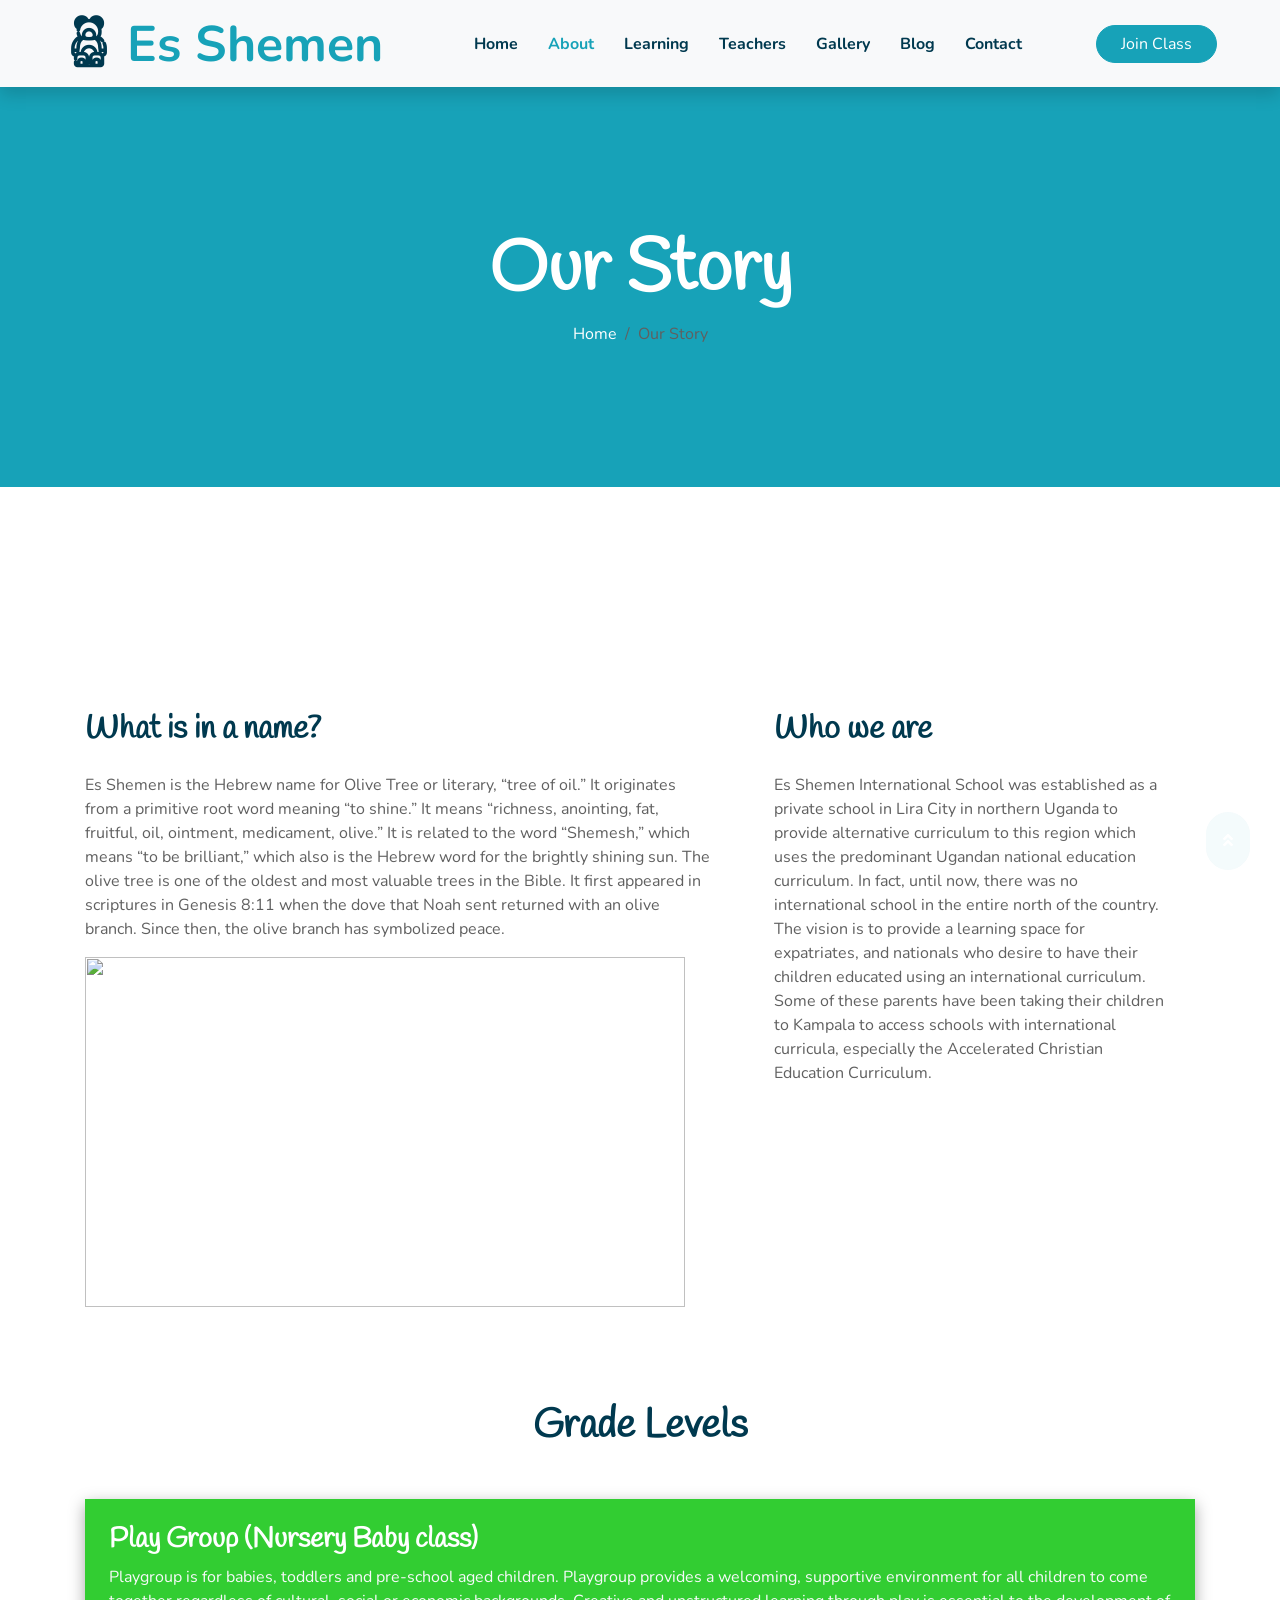
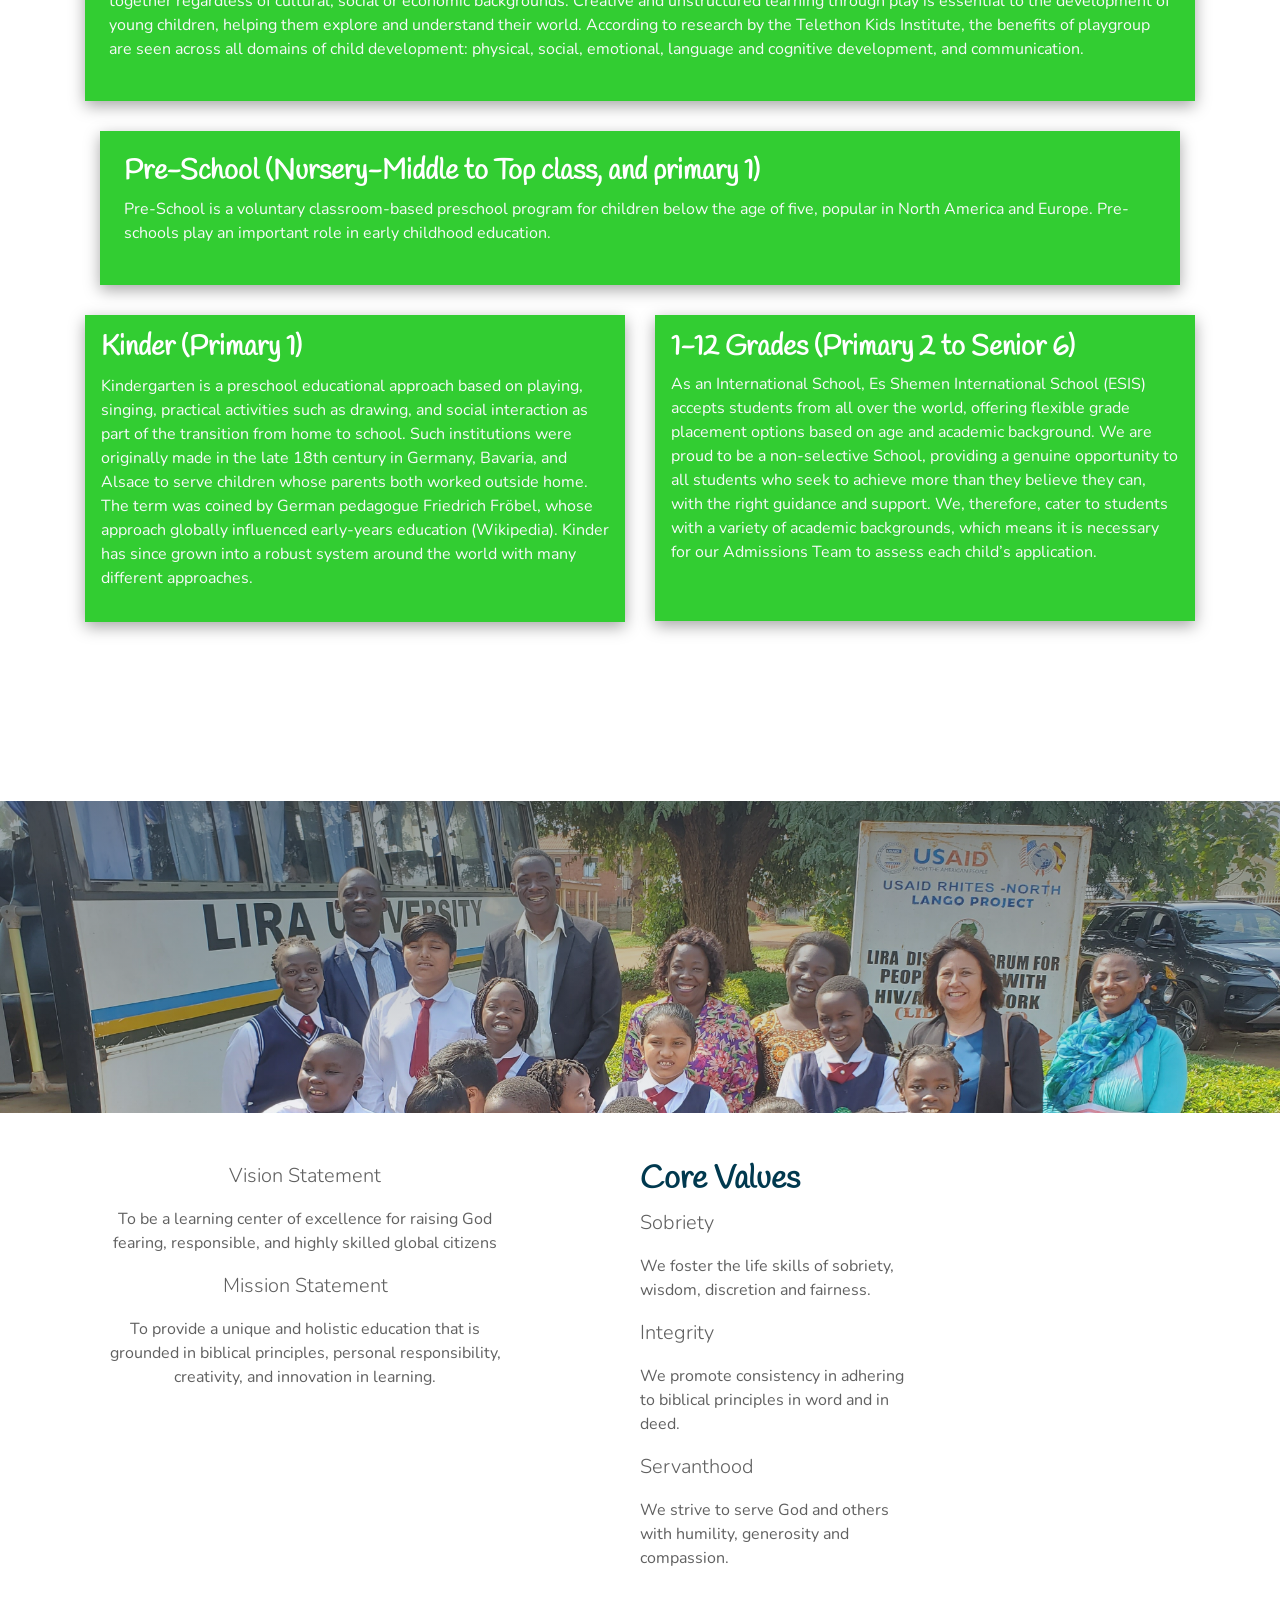
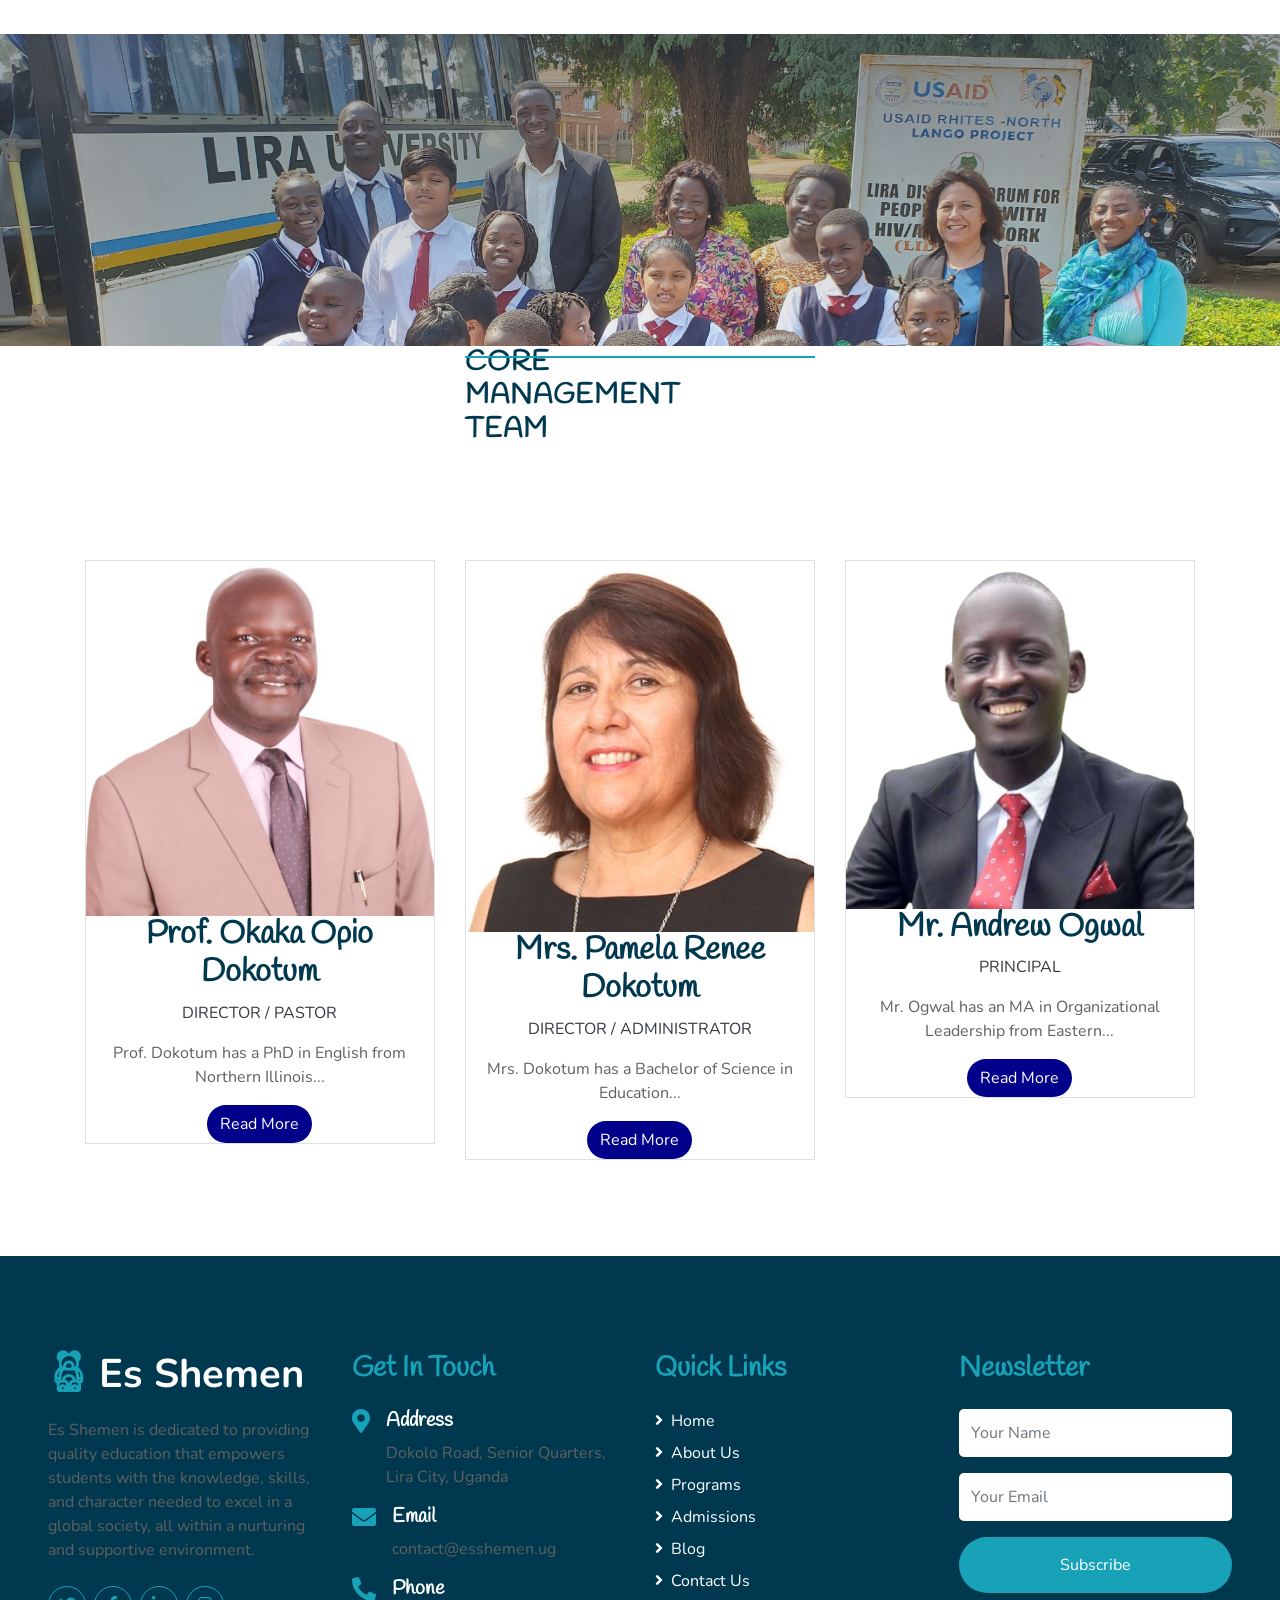
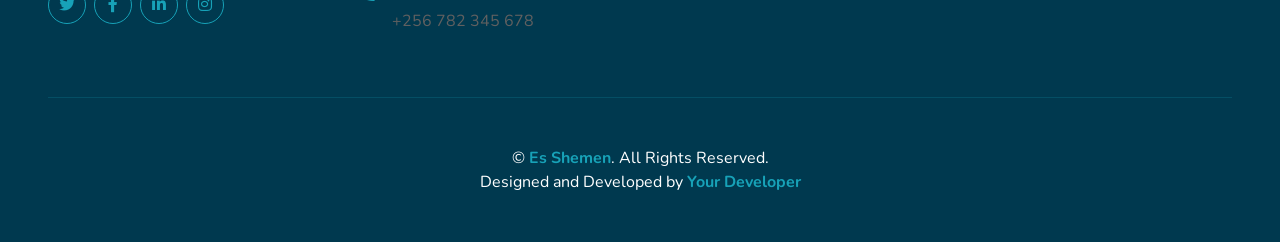
==== commit 0d119ba5: "Updated the whole website" ====
--- a/about.html
+++ b/about.html
@@ -1,549 +1,520 @@
-<!DOCTYPE html>
-<html lang="en">
-  <head>
-    <meta charset="utf-8" />
-    <title>Ed Shemen</title>
-    <meta content="width=device-width, initial-scale=1.0" name="viewport" />
-    <meta content="..." name="keywords" />
-    <meta content="..." name="description" />
-
-    <!-- Favicon -->
-    <link href="img/favicon.ico" rel="icon" />
-
-    <!-- Google Web Fonts -->
-    <link rel="preconnect" href="https://fonts.gstatic.com" />
-    <link
-      href="https://fonts.googleapis.com/css2?family=Handlee&family=Nunito&display=swap"
-      rel="stylesheet"
-    />
-
-    <!-- Font Awesome -->
-    <link
-      href="https://cdnjs.cloudflare.com/ajax/libs/font-awesome/5.10.0/css/all.min.css"
-      rel="stylesheet"
-    />
-
-    <!-- Flaticon Font -->
-    <link href="lib/flaticon/font/flaticon.css" rel="stylesheet" />
-
-    <!-- Libraries Stylesheet -->
-    <link href="lib/owlcarousel/assets/owl.carousel.min.css" rel="stylesheet" />
-    <link href="lib/lightbox/css/lightbox.min.css" rel="stylesheet" />
-
-    <!-- Customized Bootstrap Stylesheet -->
-    <link href="css/style.css" rel="stylesheet" />
-  </head>
-
-  <body>
-    <!-- Navbar Start -->
-    <div class="container-fluid bg-light position-relative shadow">
-      <nav
-        class="navbar navbar-expand-lg bg-light navbar-light py-3 py-lg-0 px-0 px-lg-5"
-      >
-        <a
-          href=""
-          class="navbar-brand font-weight-bold text-secondary"
-          style="font-size: 50px"
-        >
-          <i class="flaticon-043-teddy-bear"></i>
-          <span class="text-primary">Es Shemen</span>
-        </a>
-        <button
-          type="button"
-          class="navbar-toggler"
-          data-toggle="collapse"
-          data-target="#navbarCollapse"
-        >
-          <span class="navbar-toggler-icon"></span>
-        </button>
-        <div
-          class="collapse navbar-collapse justify-content-between"
-          id="navbarCollapse"
-        >
-          <div class="navbar-nav font-weight-bold mx-auto py-0">
-            <a href="index.html" class="nav-item nav-link ">Home</a>
-            <a href="about.html" class="nav-item nav-link active">About</a>
-            <a href="class.html" class="nav-item nav-link">Learning</a>
-            <a href="team.html" class="nav-item nav-link">Teachers</a>
-            <a href="gallery.html" class="nav-item nav-link">Gallery</a>
-            <a href="blog.html" class="nav-item nav-link">Blog</a>
-           
-            <a href="contact.html" class="nav-item nav-link">Contact</a>
-          </div>
-          <a href="" class="btn btn-primary px-4">Join Class</a>
-        </div>
-      </nav>
-    </div>
-    <!-- Navbar End -->
-
-    <!-- Header Start -->
-    <div class="container-fluid bg-primary mb-5">
-      <div class="d-flex flex-column align-items-center justify-content-center" style="min-height: 400px">
-        <h3 class="display-3 font-weight-bold text-white">Our Story</h3>
-        <div class="d-inline-flex text-white">
-          <p class="m-0"><a class="text-white" href="">Home</a></p>
-          <p class="m-0 px-2">/</p>
-          <p class="m-0">Our Story</p>
-        </div>
-      </div>
-    </div>
-    <!-- Header End -->
-
-  <!-- About Start -->
-  <div class="container-fluid py-5">
-    <div class="container">
-      <div class="row align-items-center">
-        <div class="col-lg-5">
-          <img class="img-fluid rounded mb-5 mb-lg-0" src="img/images/1.jpg" alt="Es Shemen School" />
-        </div>
-        <div class="col-lg-7">
-          <p class="section-title pr-5">
-            <span class="pr-2">Discover Es Shemen</span>
-          </p>
-          <h1 class="mb-4">A Leading Institution for Your Child's Future</h1>
-          <p>
-            At Es Shemen, we are committed to providing an exceptional education that nurtures your child's academic, social, and emotional growth. Our modern teaching methods, dedicated faculty, and state-of-the-art facilities are designed to foster a love for learning in a safe and supportive environment.
-          </p>
-          <div class="row pt-2 pb-4">
-            <div class="col-6 col-md-4">
-              <img class="img-fluid rounded" src="img/images/2.jpg" alt="Es Shemen Classroom" />
-            </div>
-            <div class="col-6 col-md-8">
-              <ul class="list-inline m-0">
-                <li class="py-2 border-top border-bottom">
-                  <i class="fa fa-check text-primary mr-3"></i>Highly qualified and passionate educators
-                </li>
-                <li class="py-2 border-bottom">
-                  <i class="fa fa-check text-primary mr-3"></i>Holistic development approach to student growth
-                </li>
-                <li class="py-2 border-bottom">
-                  <i class="fa fa-check text-primary mr-3"></i>State-of-the-art facilities and resources
-                </li>
-              </ul>
-            </div>
-          </div>
-          <a href="" class="btn btn-primary mt-2 py-2 px-4">Learn More</a>
-        </div>
-      </div>
-    </div>
-  </div>
-  <!-- About End -->
-
-
-   
-    <!-- Facilities Start -->
-    <div class="container-fluid pt-5">
-      <div class="container pb-3">
-        <div class="row">
-          <div class="col-lg-4 col-md-6 pb-1">
-            <div
-              class="d-flex bg-light shadow-sm border-top rounded mb-4"
-              style="padding: 30px"
-            >
-              <i
-                class="flaticon-050-fence h1 font-weight-normal text-primary mb-3"
-              ></i>
-              <div class="pl-4">
-                <h4>Friendly Atmosphere</h4>
-                <p class="m-0">
-                  The classrooms and overall environment are designed to be welcoming, supportive, and conducive to learning, ensuring that students feel comfortable and motivated.
-                </p>
-              </div>
-            </div>
-          </div>
-          <div class="col-lg-4 col-md-6 pb-1">
-            <div
-              class="d-flex bg-light shadow-sm border-top rounded mb-4"
-              style="padding: 30px"
-            >
-              <i
-                class="flaticon-022-drum h1 font-weight-normal text-primary mb-3"
-              ></i>
-              <div class="pl-4">
-                <h4>
-                  Stocked Library
-                </h4>
-                <p class="m-0">
-                  The library is fully equipped with a wide variety of academic resources, books, and materials, catering to students of all levels and fields of study.
-
-
-                </p>
-              </div>
-            </div>
-          </div>
-          <div class="col-lg-4 col-md-6 pb-1">
-            <div
-              class="d-flex bg-light shadow-sm border-top rounded mb-4"
-              style="padding: 30px"
-            >
-              <i
-                class="flaticon-030-crayons h1 font-weight-normal text-primary mb-3"
-              ></i>
-              <div class="pl-4">
-                <h4>Innovative Curriculum</h4>
-                <p class="m-0">
-                  The curriculum is built on the Accelerated Christian Education (ACE) system, which focuses on personalized, self-paced learning with an emphasis on Christian values.
-
-
-                </p>
-              </div>
-            </div>
-          </div>
-          <div class="col-lg-4 col-md-6 pb-1">
-            <div
-              class="d-flex bg-light shadow-sm border-top rounded mb-4"
-              style="padding: 30px"
-            >
-              <i
-                class="flaticon-017-toy-car h1 font-weight-normal text-primary mb-3"
-              ></i>
-              <div class="pl-4">
-                <h4>Ample Classrooms
-                </h4>
-                <p class="m-0">
-                  There are plenty of classrooms available for each grade level, ensuring that every student has a spacious and focused environment for learning and growth.
-                </p>
-              </div>
-            </div>
-          </div>
-          <div class="col-lg-4 col-md-6 pb-1">
-            <div
-              class="d-flex bg-light shadow-sm border-top rounded mb-4"
-              style="padding: 30px"
-            >
-              <i
-                class="flaticon-025-sandwich h1 font-weight-normal text-primary mb-3"
-              ></i>
-              <div class="pl-4">
-                <h4>Student Opportunities</h4>
-                <p class="m-0">
-                  Students are provided with numerous chances to discover and nurture their unique talents and interests, whether in academics, sports, arts, or other areas of passion.
-                </p>
-              </div>
-            </div>
-          </div>
-          <div class="col-lg-4 col-md-6 pb-1">
-            <div
-              class="d-flex bg-light shadow-sm border-top rounded mb-4"
-              style="padding: 30px"
-            >
-              <i
-                class="flaticon-047-backpack h1 font-weight-normal text-primary mb-3"
-              ></i>
-              <div class="pl-4">
-                <h4>Modern Education</h4>
-                <p class="m-0">
-                  The educational approach is grounded in the latest research and global best practices, ensuring that students receive a cutting-edge, modern, and effective learning
-                </p>
-              </div>
-            </div>
-          </div>
-        </div>
-      </div>
-    </div>
-    <!-- Facilities Start -->
-
-    
-  <!-- Team Start -->
-  <div class="container-fluid pt-5">
-    <div class="container">
-      <div class="text-center pb-2">
-        <p class="section-title px-5">
-          <span class="px-2">Our Teachers</span>
-        </p>
-        <h1 class="mb-4">Meet Uganda's Best Primary Teachers</h1>
-      </div>
-      <div class="row">
-        <div class="col-md-6 col-lg-3 text-center team mb-5">
-          <div
-            class="position-relative overflow-hidden mb-4"
-            style="border-radius: 100%"
-          >
-            <img class="img-fluid w-100" src="img/images/team2.jpg" alt="Teacher 1" />
-            <div
-              class="team-social d-flex align-items-center justify-content-center w-100 h-100 position-absolute"
-            >
-              <a
-                class="btn btn-outline-light text-center mr-2 px-0"
-                style="width: 38px; height: 38px"
-                href="#"
-                ><i class="fab fa-twitter"></i
-              ></a>
-              <a
-                class="btn btn-outline-light text-center mr-2 px-0"
-                style="width: 38px; height: 38px"
-                href="#"
-                ><i class="fab fa-facebook-f"></i
-              ></a>
-              <a
-                class="btn btn-outline-light text-center px-0"
-                style="width: 38px; height: 38px"
-                href="#"
-                ><i class="fab fa-linkedin-in"></i
-              ></a>
-            </div>
-          </div>
-          <h4>James Okello</h4>
-          <i>Mathematics Teacher</i>
-        </div>
-        <div class="col-md-6 col-lg-3 text-center team mb-5">
-          <div
-            class="position-relative overflow-hidden mb-4"
-            style="border-radius: 100%"
-          >
-            <img class="img-fluid w-100" src="img/images/team2.jpg" alt="Teacher 2" />
-            <div
-              class="team-social d-flex align-items-center justify-content-center w-100 h-100 position-absolute"
-            >
-              <a
-                class="btn btn-outline-light text-center mr-2 px-0"
-                style="width: 38px; height: 38px"
-                href="#"
-                ><i class="fab fa-twitter"></i
-              ></a>
-              <a
-                class="btn btn-outline-light text-center mr-2 px-0"
-                style="width: 38px; height: 38px"
-                href="#"
-                ><i class="fab fa-facebook-f"></i
-              ></a>
-              <a
-                class="btn btn-outline-light text-center px-0"
-                style="width: 38px; height: 38px"
-                href="#"
-                ><i class="fab fa-linkedin-in"></i
-              ></a>
-            </div>
-          </div>
-          <h4>Sarah Nabwami</h4>
-          <i>English Teacher</i>
-        </div>
-        <div class="col-md-6 col-lg-3 text-center team mb-5">
-          <div
-            class="position-relative overflow-hidden mb-4"
-            style="border-radius: 100%"
-          >
-            <img class="img-fluid w-100" src="img/images/team2.jpg" alt="Teacher 3" />
-            <div
-              class="team-social d-flex align-items-center justify-content-center w-100 h-100 position-absolute"
-            >
-              <a
-                class="btn btn-outline-light text-center mr-2 px-0"
-                style="width: 38px; height: 38px"
-                href="#"
-                ><i class="fab fa-twitter"></i
-              ></a>
-              <a
-                class="btn btn-outline-light text-center mr-2 px-0"
-                style="width: 38px; height: 38px"
-                href="#"
-                ><i class="fab fa-facebook-f"></i
-              ></a>
-              <a
-                class="btn btn-outline-light text-center px-0"
-                style="width: 38px; height: 38px"
-                href="#"
-                ><i class="fab fa-linkedin-in"></i
-              ></a>
-            </div>
-          </div>
-          <h4>David Kintu</h4>
-          <i>Science Teacher</i>
-        </div>
-        <div class="col-md-6 col-lg-3 text-center team mb-5">
-          <div
-            class="position-relative overflow-hidden mb-4"
-            style="border-radius: 100%"
-          >
-            <img class="img-fluid w-100" src="img/images/team2.jpg" alt="Teacher 4" />
-            <div
-              class="team-social d-flex align-items-center justify-content-center w-100 h-100 position-absolute"
-            >
-              <a
-                class="btn btn-outline-light text-center mr-2 px-0"
-                style="width: 38px; height: 38px"
-                href="#"
-                ><i class="fab fa-twitter"></i
-              ></a>
-              <a
-                class="btn btn-outline-light text-center mr-2 px-0"
-                style="width: 38px; height: 38px"
-                href="#"
-                ><i class="fab fa-facebook-f"></i
-              ></a>
-              <a
-                class="btn btn-outline-light text-center px-0"
-                style="width: 38px; height: 38px"
-                href="#"
-                ><i class="fab fa-linkedin-in"></i
-              ></a>
-            </div>
-          </div>
-          <h4>Grace Atuhaire</h4>
-          <i>Creative Arts Teacher</i>
-        </div>
-      </div>
-    </div>
-  </div>
-  <!-- Team End -->
-
-
-
-  <!-- Footer Start -->
-  <div class="container-fluid bg-secondary text-white mt-5 py-5 px-sm-3 px-md-5">
-    <div class="row pt-5">
-      <div class="col-lg-3 col-md-6 mb-5">
-        <a
-          href="#"
-          class="navbar-brand font-weight-bold text-primary m-0 mb-4 p-0"
-          style="font-size: 40px; line-height: 40px"
-        >
-          <i class="flaticon-043-teddy-bear"></i>
-          <span class="text-white">Es Shemen</span>
-        </a>
-        <p>
-          Es Shemen is dedicated to providing quality education that empowers students with the knowledge, skills, and character needed to excel in a global society, all within a nurturing and supportive environment.
-        </p>
-        <div class="d-flex justify-content-start mt-4">
-          <a
-            class="btn btn-outline-primary rounded-circle text-center mr-2 px-0"
-            style="width: 38px; height: 38px"
-            href="#"
-            ><i class="fab fa-twitter"></i
-          ></a>
-          <a
-            class="btn btn-outline-primary rounded-circle text-center mr-2 px-0"
-            style="width: 38px; height: 38px"
-            href="#"
-            ><i class="fab fa-facebook-f"></i
-          ></a>
-          <a
-            class="btn btn-outline-primary rounded-circle text-center mr-2 px-0"
-            style="width: 38px; height: 38px"
-            href="#"
-            ><i class="fab fa-linkedin-in"></i
-          ></a>
-          <a
-            class="btn btn-outline-primary rounded-circle text-center mr-2 px-0"
-            style="width: 38px; height: 38px"
-            href="#"
-            ><i class="fab fa-instagram"></i
-          ></a>
-        </div>
-      </div>
-      <div class="col-lg-3 col-md-6 mb-5">
-        <h3 class="text-primary mb-4">Get In Touch</h3>
-        <div class="d-flex">
-          <h4 class="fa fa-map-marker-alt text-primary"></h4>
-          <div class="pl-3">
-            <h5 class="text-white">Address</h5>
-            <p>Dokolo Road, Senior Quarters, Lira City, Uganda</p>
-          </div>
-        </div>
-        <div class="d-flex">
-          <h4 class="fa fa-envelope text-primary"></h4>
-          <div class="pl-3">
-            <h5 class="text-white">Email</h5>
-            <p>contact@esshemen.ug</p>
-          </div>
-        </div>
-        <div class="d-flex">
-          <h4 class="fa fa-phone-alt text-primary"></h4>
-          <div class="pl-3">
-            <h5 class="text-white">Phone</h5>
-            <p>+256 782 345 678</p>
-          </div>
-        </div>
-      </div>
-      <div class="col-lg-3 col-md-6 mb-5">
-        <h3 class="text-primary mb-4">Quick Links</h3>
-        <div class="d-flex flex-column justify-content-start">
-          <a class="text-white mb-2" href="#"
-            ><i class="fa fa-angle-right mr-2"></i>Home</a
-          >
-          <a class="text-white mb-2" href="#"
-            ><i class="fa fa-angle-right mr-2"></i>About Us</a
-          >
-          <a class="text-white mb-2" href="#"
-            ><i class="fa fa-angle-right mr-2"></i>Programs</a
-          >
-          <a class="text-white mb-2" href="#"
-            ><i class="fa fa-angle-right mr-2"></i>Admissions</a
-          >
-          <a class="text-white mb-2" href="#"
-            ><i class="fa fa-angle-right mr-2"></i>Blog</a
-          >
-          <a class="text-white" href="#"
-            ><i class="fa fa-angle-right mr-2"></i>Contact Us</a
-          >
-        </div>
-      </div>
-      <div class="col-lg-3 col-md-6 mb-5">
-        <h3 class="text-primary mb-4">Newsletter</h3>
-        <form action="#">
-          <div class="form-group">
-            <input
-              type="text"
-              class="form-control border-0 py-4"
-              placeholder="Your Name"
-              required="required"
-            />
-          </div>
-          <div class="form-group">
-            <input
-              type="email"
-              class="form-control border-0 py-4"
-              placeholder="Your Email"
-              required="required"
-            />
-          </div>
-          <div>
-            <button
-              class="btn btn-primary btn-block border-0 py-3"
-              type="submit"
-            >
-              Subscribe
-            </button>
-          </div>
-        </form>
-      </div>
-    </div>
-    <div
-      class="container-fluid pt-5"
-      style="border-top: 1px solid rgba(23, 162, 184, 0.2) ;"
-    >
-      <p class="m-0 text-center text-white">
-        &copy;
-        <a class="text-primary font-weight-bold" href="#">Es Shemen</a>.
-        All Rights Reserved.
-        <br />
-        Designed and Developed by
-        <a class="text-primary font-weight-bold" href="https://yourdeveloperlink.com"
-          >Your Developer</a
-        >
-      </p>
-    </div>
-  </div>
-  <!-- Footer End -->
-
-    <!-- Back to Top -->
-    <a href="#" class="btn btn-primary p-3 back-to-top"
-      ><i class="fa fa-angle-double-up"></i
-    ></a>
-
-    <!-- JavaScript Libraries -->
-    <script src="https://code.jquery.com/jquery-3.4.1.min.js"></script>
-    <script src="https://stackpath.bootstrapcdn.com/bootstrap/4.4.1/js/bootstrap.bundle.min.js"></script>
-    <script src="lib/easing/easing.min.js"></script>
-    <script src="lib/owlcarousel/owl.carousel.min.js"></script>
-    <script src="lib/isotope/isotope.pkgd.min.js"></script>
-    <script src="lib/lightbox/js/lightbox.min.js"></script>
-
-    <!-- Contact Javascript File -->
-    <script src="mail/jqBootstrapValidation.min.js"></script>
-    <script src="mail/contact.js"></script>
-
-    <!-- Template Javascript -->
-    <script src="js/main.js"></script>
-  </body>
-</html>
+<!DOCTYPE html>
+<html lang="en">
+  <head>
+    <meta charset="utf-8" />
+    <title>Ed Shemen</title>
+    <meta content="width=device-width, initial-scale=1.0" name="viewport" />
+    <meta content="..." name="keywords" />
+    <meta content="..." name="description" />
+
+    <!-- Favicon -->
+    <link href="img/favicon.ico" rel="icon" />
+
+    <!-- Google Web Fonts -->
+    <link rel="preconnect" href="https://fonts.gstatic.com" />
+    <link
+      href="https://fonts.googleapis.com/css2?family=Handlee&family=Nunito&display=swap"
+      rel="stylesheet"
+    />
+
+    <!-- Font Awesome -->
+    <link
+      href="https://cdnjs.cloudflare.com/ajax/libs/font-awesome/5.10.0/css/all.min.css"
+      rel="stylesheet"
+    />
+
+    <!-- Flaticon Font -->
+    <link href="lib/flaticon/font/flaticon.css" rel="stylesheet" />
+
+    <!-- Libraries Stylesheet -->
+    <link href="lib/owlcarousel/assets/owl.carousel.min.css" rel="stylesheet" />
+    <link href="lib/lightbox/css/lightbox.min.css" rel="stylesheet" />
+
+    <!-- Customized Bootstrap Stylesheet -->
+    <link href="css/style.css" rel="stylesheet" />
+  </head>
+
+  <body>
+    <!-- Navbar Start -->
+    <div class="container-fluid bg-light position-relative shadow">
+      <nav
+        class="navbar navbar-expand-lg bg-light navbar-light py-3 py-lg-0 px-0 px-lg-5"
+      >
+        <a
+          href=""
+          class="navbar-brand font-weight-bold text-secondary"
+          style="font-size: 50px"
+        >
+          <i class="flaticon-043-teddy-bear"></i>
+          <span class="text-primary">Es Shemen</span>
+        </a>
+        <button
+          type="button"
+          class="navbar-toggler"
+          data-toggle="collapse"
+          data-target="#navbarCollapse"
+        >
+          <span class="navbar-toggler-icon"></span>
+        </button>
+        <div
+          class="collapse navbar-collapse justify-content-between"
+          id="navbarCollapse"
+        >
+          <div class="navbar-nav font-weight-bold mx-auto py-0">
+            <a href="index.html" class="nav-item nav-link ">Home</a>
+            <a href="about.html" class="nav-item nav-link active">About</a>
+            <a href="class.html" class="nav-item nav-link">Learning</a>
+            <a href="team.html" class="nav-item nav-link">Teachers</a>
+            <a href="gallery.html" class="nav-item nav-link">Gallery</a>
+            <a href="blog.html" class="nav-item nav-link">Blog</a>
+           
+            <a href="contact.html" class="nav-item nav-link">Contact</a>
+          </div>
+          <a href="" class="btn btn-primary px-4">Join Class</a>
+        </div>
+      </nav>
+    </div>
+    <!-- Navbar End -->
+
+    <!-- Header Start -->
+    <div class="container-fluid bg-primary mb-5">
+      <div class="d-flex flex-column align-items-center justify-content-center" style="min-height: 400px">
+        <h3 class="display-3 font-weight-bold text-white">Our Story</h3>
+        <div class="d-inline-flex text-white">
+          <p class="m-0"><a class="text-white" href="">Home</a></p>
+          <p class="m-0 px-2">/</p>
+          <p class="m-0">Our Story</p>
+        </div>
+      </div>
+    </div>
+    <!-- Header End -->
+
+  <!-- About Start -->
+  <section class="ftco-section ftco-no-pt ftc-no-pb">
+    <div class="container">
+      <div class="row">
+        <div class="col-md-5 order-md-last wrap-about py-5 wrap-about bg-white">
+          <div class="text px-4 ftco-animate">
+            <h2 class="mb-4">Who we are</h2>
+            <p>Es Shemen International School was established as a private school in Lira City in northern Uganda to provide alternative curriculum to this region which uses the predominant Ugandan national education curriculum. In fact, until now, there was no international school in the entire north of the country. The vision is to provide a learning space for expatriates, and nationals who desire to have their children educated using an international curriculum. Some of these parents have been taking their children to Kampala to access schools with international curricula, especially the Accelerated Christian Education Curriculum.</p>
+            <img src="images/add1.JPG" width="430px" alt="">
+          </div>
+        </div>
+        <div class="col-md-7 wrap-about py-5 pr-md-4 ftco-animate">
+              <h2 class="mb-4">What is in a name?</h2>
+          <p>Es Shemen is the Hebrew name for Olive Tree or literary, “tree of oil.” It originates from a primitive root word meaning “to shine.” It means “richness, anointing, fat, fruitful, oil, ointment, medicament, olive.” It is related to the word “Shemesh,” which means “to be brilliant,” which also is the Hebrew word for the brightly shining sun. The olive tree is one of the oldest and most valuable trees in the Bible. It first appeared in scriptures in Genesis 8:11 when the dove that Noah sent returned with an olive branch. Since then, the olive branch has symbolized peace.</p>
+          <img src="images/11.jpg" width="600px" height="350px" alt="">
+          <style>
+            @media(max-width:726px){
+              .ftco-animate img{
+                width: 350px;
+              }
+            }
+          </style>
+        </div>
+      </div>
+      
+      <h1 class="text-center mt-5">Grade Levels</h1>
+<div class="row mt-5">
+    <div class="col-lg-12">
+        <div class="services-2 d-flex" style="background-color: limegreen; color: white; box-shadow: rgba(0, 0, 0, 0.35) 0px 5px 15px; margin-bottom: 30px;">
+            <div class="text p-4">
+                <h3 style="font-weight: bold; color: white;">Play Group (Nursery Baby class)</h3>
+                <p class="text-light">
+                    Playgroup is for babies, toddlers and pre-school aged children. Playgroup provides a welcoming, supportive environment for all children to come together regardless of cultural, social or economic backgrounds. Creative and unstructured learning through play is essential to the development of young children, helping them explore and understand their world. According to research by the Telethon Kids Institute, the benefits of playgroup are seen across all domains of child development: physical, social, emotional, language and cognitive development, and communication.
+                </p>
+            </div>
+        </div>
+    </div>
+</div>
+
+
+<div class="col-lg-12">
+  <div class="services-2 d-flex" style="background-color: limegreen; color: white; box-shadow: rgba(0, 0, 0, 0.35) 0px 5px 15px; margin-bottom: 30px;">
+      <div class="text p-4">
+          <h3 style="font-weight: bold; color: white;">Pre-School (Nursery-Middle to Top class, and primary 1)</h3>
+          <p class="text-light">
+              Pre-School is a voluntary classroom-based preschool program for children below the age of five, popular in North America and Europe. Pre-schools play an important role in early childhood education.
+          </p>
+      </div>
+  </div>
+</div>
+
+<div class="row mt-3 mb-3"> <!-- Create a row for both sections -->
+  
+  <!-- First Section: Kinder (Primary 1) -->
+  <div class="col-lg-6" style="margin-bottom: 15px;"> <!-- One column with margin-bottom -->
+    <div class="services-2 d-flex" style="background-color: limegreen; color: white; box-shadow: rgba(0, 0, 0, 0.35) 0px 5px 15px; margin-bottom: 20px;">
+      <div class="text p-3" style="padding-bottom: 10px;">
+        <h3 style="font-weight: bold; color: white;">Kinder (Primary 1)</h3>
+        <p class="text-light" style="margin-top: 10px;">
+          Kindergarten is a preschool educational approach based on playing, singing, practical activities such as drawing, and social interaction as part of the transition from home to school. Such institutions were originally made in the late 18th century in Germany, Bavaria, and Alsace to serve children whose parents both worked outside home. The term was coined by German pedagogue Friedrich Fröbel, whose approach globally influenced early-years education (Wikipedia). Kinder has since grown into a robust system around the world with many different approaches.
+        </p>
+      </div>
+    </div>
+  </div>
+
+  <!-- Second Section: 1-12 Grades (Primary 2 to Senior 6) -->
+  <div class="col-lg-6" style="margin-bottom: 10px;"> <!-- One column with margin-bottom -->
+    <div class="services-2 d-flex" style="background-color: limegreen; color: white; box-shadow: rgba(0, 0, 0, 0.35) 0px 5px 15px;">
+      <div class="text p-3" style="padding: bottom 10px; ;">
+        <h3 style="font-weight: bold; color: white;">1-12 Grades (Primary 2 to Senior 6)</h3>
+        <p style="padding-bottom: 25px;" class="text-light">
+          As an International School, Es Shemen International School (ESIS) accepts students from all over the world, offering flexible grade placement options based on age and academic background. We are proud to be a non-selective School, providing a genuine opportunity to all students who seek to achieve more than they believe they can, with the right guidance and support. We, therefore, cater to students with a variety of academic backgrounds, which means it is necessary for our Admissions Team to assess each child’s application.
+        </p>
+      </div>
+    </div>
+  </div>
+
+</div> <!-- End of row -->
+					
+				</div>
+			</div>
+		</section>
+  <!-- About End -->
+
+  <section class="ftco-section ftco-counter img oscar k overlay" id="section-counter" style="background-image:linear-gradient(rgba(55, 64, 80,.5),rgba(121, 134, 150,.1)), url(images/pics/16.jpg);" data-stellar-background-ratio="0.5">
+    <style>
+
+    </style>
+    <div class="container">
+      <div class="row justify-content-center mb-5 pb-2">
+        <div class="col-md-8 text-center heading-section heading-section-black ftco-animate">
+         
+        </div>
+      </div>	
+    </div>
+  </section>
+
+  <div class="row mt-3 mb-3">
+
+		<!-- row -->
+		<div class="row mt-3 mb-3">
+
+			<div class="col-md-6">
+				
+        <div class="row mt-3 mb-3 justify-content-center"> <!-- Center content horizontally -->
+          <div class="col-md-8"> <!-- Adjust the column width (col-md-8 for medium screens) -->
+            <div class="about-img text-center"> <!-- Center text inside the div -->
+              <p class="lead">Vision Statement</p>
+              <p>To be a learning center of excellence for raising God fearing, responsible, and highly skilled global citizens</p>
+        
+              <p class="lead">Mission Statement</p>
+              <p>To provide a unique and holistic education that is grounded in biblical principles, personal responsibility, creativity, and innovation in learning.</p>
+            </div>
+          </div>
+        </div>
+         </div>
+<div class="row mt-3 mb-3">
+			<div class="col-md-6">
+				<div class="about-img">
+					<h2>Core Values</h2>
+					<p class="lead">Sobriety</p>
+			  <p>We foster the life skills of sobriety, wisdom, discretion and fairness.</p>
+			  <p class="lead">Integrity</p>
+			  <p>We promote consistency in adhering to biblical principles in word and in deed.</p>
+			  <p class="lead">Servanthood</p>
+			  <p>We strive to serve God and others with humility, generosity and compassion.</p>
+				</div>
+			</div>
+      </div>
+
+		</div>
+		<!-- row -->
+
+	</div>
+    
+  
+	<section class="ftco-section ftco-counter img oscar k overlay" id="section-counter" style="background-image:linear-gradient(rgba(55, 64, 80,.5),rgba(121, 134, 150,.1)), url(images/pics/16.jpg);" data-stellar-background-ratio="0.5">
+		<style>
+.about-img:hover {
+        background-color: rgba(0, 0, 0, 0.4); /* Dark overlay on hover */
+        color: white;
+        transition: all 0.3s ease;
+    }
+    .about-img p, .about-img h2 {
+        transition: color 0.3s ease;
+    }
+		</style>
+	<div class="container">
+		<div class="row justify-content-center mb-5 pb-2">
+	  <div class="col-md-8 text-center heading-section heading-section-black ftco-animate">
+	   
+	  </div>
+	</div>	
+	</div>
+</section>
+   
+    
+    
+  <!-- Team #3 Start -->
+
+
+  <div class="site-section">
+    <div class="container">
+      <div class="row mb-5 justify-content-center text-center">
+      <div class="col-lg-4 mb-5">
+        <div class="section-title">
+          <h3>Core Management Team</h3> 
+        </div>
+      </div>
+      </div>
+      <div class="row">
+      <style>
+         .dialog-box {
+          display: none;
+              position: fixed;
+              top: 50%;
+              left: 50%;
+              transform: translate(-50%, -50%);
+              background: rgba(0, 0, 0, 0.5);
+              padding: 20px;
+              border-radius: 0px;
+              text-align: center;
+              max-width: 50%;
+              
+          }
+  
+          .dialog-content {
+              background: white;
+              padding: 20px;
+              border-radius: 0px;
+          }
+      @media screen and (max-width: 768px) {
+              .dialog-box {
+                  width: 100%;
+          
+        padding: 0px;
+        max-width: 100%;
+              }
+          }
+
+          .section-title h3 {
+  border-bottom: 5px solid green;  
+  width: 20%;                      
+  margin: 5 auto;                  
+  padding-bottom: 10px;
+  border: none; 
+  text-decoration: none;       
+}
+      </style>
+      <div class="col-lg-4 col-md-6 mb-5 mb-lg-5">
+  
+        <div class="feature-1 border person text-center">
+          <img src="images/team1.jpg" alt="Image" class="img-fluid">
+        <div class="feature-1-content">
+          <h2>Prof. Okaka Opio Dokotum</h2>
+          <span class="position mb-3 d-block text-dark">DIRECTOR / PASTOR</span>    
+          <p>Prof. Dokotum has a PhD in English from Northern Illinois...</p>
+          <button class="item btn" id="openDialogBtn" style="background-color:  darkblue;color:white;" data-content="Prof. Dokotum has a PhD in English from Northern Illinois University (2008), a Bachelor of Arts (Hons) in Literature (1992) and Master of Arts (Literature) (1997) both from Makerere University. Between 1993 and 2017, Dokotum taught at Makerere University, Kyambogo University, Northern Illinois University and Lira University where he is currently Deputy Vice Chancellor in charge of Academic Affairs. He is also the Chair Council, Truth Evangelistic Fountain Ministries and a regular preacher on many platforms. He is responsible for spiritual emphasis, creative energy and strategic intelligence at Es Shemen.">Read
+          More</button>
+          <div class="dialog-box" id="dialogBox">
+            <div class="dialog-content">
+              <p id="dialogContent"></p>
+              <button id="closeDialogBtn" style="background-color:  darkblue;color:white;">Close</button>
+            </div>
+          </div>
+          <!-- <p class="description hidden justify-text">Prof. Dokotum has a PhD in English from Northern Illinois University (2008), a Bachelor of Arts (Hons) in Literature (1992) and Master of Arts (Literature) (1997) both from Makerere University. Between 1993 and 2017, Dokotum taught at Makerere University, Kyambogo University, Northern Illinois University and Lira University where he is currently Deputy Vice Chancellor in charge of Academic Affairs. He is also the Chair Council, Truth Evangelistic Fountain Ministries and a regular preacher on many platforms. He is responsible for spiritual emphasis, creative energy and strategic intelligence at Es Shemen.</p> -->
+        </div>
+        </div>
+      </div>
+      <div class="col-lg-4 col-md-6 mb-5 mb-lg-5">
+        <div class="feature-1 border person text-center">
+          <img src="images/add4.JPG" alt="Image" class="img-fluid">
+        <div class="feature-1-content">
+          <h2>Mrs. Pamela Renee Dokotum</h2>
+          <span class="position mb-3 d-block text-dark">DIRECTOR / ADMINISTRATOR</span>    
+          <p>Mrs. Dokotum has a Bachelor of Science in Education... </p>
+          <button class="item btn" id="openDialogBtn" style="background-color:  darkblue;color:white;" data-content="Mrs. Dokotum has a Bachelor of Science in Education degree (1997) and a Master of Science in Education (2006) both from Northern Illinois University USA, and a Certificate in Teaching of English to Speakers of Other Languages (TESOL) (2011) from INTESOL WORLDWIDE LTD (Cheshire, United Kingdom). She has vast teaching experience in the USA and in Uganda. Between 1998 and 2008, she taught in Illinois USA and at the International School of Uganda (2009 – 2014). She also taught English to Chinese students online (2019-2021). She has gained experience in using the A.C.E. Curriculum through homeschooling, and has also conducted Vacation Bible School in Lira City. Mrs. Dokotum enjoys children and has many years of experience working with children of different ages, cultures and backgrounds.">Read
+          More</button>
+          <div class="dialog-box" id="dialogBox">
+            <div class="dialog-content">
+              <p id="dialogContent"></p>
+              <button id="closeDialogBtn" style="background-color:  darkblue;color:white;">Close</button>
+            </div>
+          </div>
+        </div>
+        </div>
+      </div> 
+      <div class="col-lg-4 col-md-6 mb-5 mb-lg-5">
+        <div class="feature-1 border person text-center">
+          <img src="images/team22.png" alt="Image" class="img-fluid">
+        <div class="feature-1-content">
+          <h2>Mr. Andrew Ogwal</h2>
+          <span class="position mb-3 d-block text-dark">PRINCIPAL</span>    
+          <p>Mr. Ogwal has an MA in Organizational Leadership from Eastern... </p>
+          <button class="item btn" id="openDialogBtn" style="background-color:  darkblue;color:white;" data-content="Mr. Ogwal has an MA in Organizational Leadership from Eastern University, PA, USA (2019), and a BA in Christian Community Leadership (2015) from African Bible University, Kampala. Between 2015 and 2022, he worked as Communication Manager, Children's Church Ministry Coordinator, and as Fellow, Teens & Youth Program Manager, Children Alive Ministries - Mukono, Uganda. He also worked as a Fellow, Afterschool Program Facilitator UrbanPromise International, Camden, NJ, USA where he conducted after-school programs, taught lessons, organized field trips for Inner-city children and youth. Mr. Ogwal brings to Es Shemen his strategic thinking, change management and biblical business training and experience.">Read
+          More</button>
+          <div class="dialog-box" id="dialogBox">
+            <div class="dialog-content">
+              <p id="dialogContent"></p>
+              <button id="closeDialogBtn" style="background-color:  darkblue;color:white;">Close</button>
+            </div>
+          </div>
+        </div>
+        </div>
+      </div>
+      </div>
+    </div>
+    </div>
+<!-- Team #3 End -->
+
+
+  <!-- Footer Start -->
+  <div class="container-fluid bg-secondary text-white mt-5 py-5 px-sm-3 px-md-5">
+    <div class="row pt-5">
+      <div class="col-lg-3 col-md-6 mb-5">
+        <a
+          href="#"
+          class="navbar-brand font-weight-bold text-primary m-0 mb-4 p-0"
+          style="font-size: 40px; line-height: 40px"
+        >
+          <i class="flaticon-043-teddy-bear"></i>
+          <span class="text-white">Es Shemen</span>
+        </a>
+        <p>
+          Es Shemen is dedicated to providing quality education that empowers students with the knowledge, skills, and character needed to excel in a global society, all within a nurturing and supportive environment.
+        </p>
+        <div class="d-flex justify-content-start mt-4">
+          <a
+            class="btn btn-outline-primary rounded-circle text-center mr-2 px-0"
+            style="width: 38px; height: 38px"
+            href="#"
+            ><i class="fab fa-twitter"></i
+          ></a>
+          <a
+            class="btn btn-outline-primary rounded-circle text-center mr-2 px-0"
+            style="width: 38px; height: 38px"
+            href="#"
+            ><i class="fab fa-facebook-f"></i
+          ></a>
+          <a
+            class="btn btn-outline-primary rounded-circle text-center mr-2 px-0"
+            style="width: 38px; height: 38px"
+            href="#"
+            ><i class="fab fa-linkedin-in"></i
+          ></a>
+          <a
+            class="btn btn-outline-primary rounded-circle text-center mr-2 px-0"
+            style="width: 38px; height: 38px"
+            href="#"
+            ><i class="fab fa-instagram"></i
+          ></a>
+        </div>
+      </div>
+      <div class="col-lg-3 col-md-6 mb-5">
+        <h3 class="text-primary mb-4">Get In Touch</h3>
+        <div class="d-flex">
+          <h4 class="fa fa-map-marker-alt text-primary"></h4>
+          <div class="pl-3">
+            <h5 class="text-white">Address</h5>
+            <p>Dokolo Road, Senior Quarters, Lira City, Uganda</p>
+          </div>
+        </div>
+        <div class="d-flex">
+          <h4 class="fa fa-envelope text-primary"></h4>
+          <div class="pl-3">
+            <h5 class="text-white">Email</h5>
+            <p>contact@esshemen.ug</p>
+          </div>
+        </div>
+        <div class="d-flex">
+          <h4 class="fa fa-phone-alt text-primary"></h4>
+          <div class="pl-3">
+            <h5 class="text-white">Phone</h5>
+            <p>+256 782 345 678</p>
+          </div>
+        </div>
+      </div>
+      <div class="col-lg-3 col-md-6 mb-5">
+        <h3 class="text-primary mb-4">Quick Links</h3>
+        <div class="d-flex flex-column justify-content-start">
+          <a class="text-white mb-2" href="#"
+            ><i class="fa fa-angle-right mr-2"></i>Home</a
+          >
+          <a class="text-white mb-2" href="#"
+            ><i class="fa fa-angle-right mr-2"></i>About Us</a
+          >
+          <a class="text-white mb-2" href="#"
+            ><i class="fa fa-angle-right mr-2"></i>Programs</a
+          >
+          <a class="text-white mb-2" href="#"
+            ><i class="fa fa-angle-right mr-2"></i>Admissions</a
+          >
+          <a class="text-white mb-2" href="#"
+            ><i class="fa fa-angle-right mr-2"></i>Blog</a
+          >
+          <a class="text-white" href="#"
+            ><i class="fa fa-angle-right mr-2"></i>Contact Us</a
+          >
+        </div>
+      </div>
+      <div class="col-lg-3 col-md-6 mb-5">
+        <h3 class="text-primary mb-4">Newsletter</h3>
+        <form action="#">
+          <div class="form-group">
+            <input
+              type="text"
+              class="form-control border-0 py-4"
+              placeholder="Your Name"
+              required="required"
+            />
+          </div>
+          <div class="form-group">
+            <input
+              type="email"
+              class="form-control border-0 py-4"
+              placeholder="Your Email"
+              required="required"
+            />
+          </div>
+          <div>
+            <button
+              class="btn btn-primary btn-block border-0 py-3"
+              type="submit"
+            >
+              Subscribe
+            </button>
+          </div>
+        </form>
+      </div>
+    </div>
+    <div
+      class="container-fluid pt-5"
+      style="border-top: 1px solid rgba(23, 162, 184, 0.2) ;"
+    >
+      <p class="m-0 text-center text-white">
+        &copy;
+        <a class="text-primary font-weight-bold" href="#">Es Shemen</a>.
+        All Rights Reserved.
+        <br />
+        Designed and Developed by
+        <a class="text-primary font-weight-bold" href="https://yourdeveloperlink.com"
+          >Your Developer</a
+        >
+      </p>
+    </div>
+  </div>
+  <!-- Footer End -->
+
+    <!-- Back to Top -->
+    <a href="#" class="btn btn-primary p-3 back-to-top"
+      ><i class="fa fa-angle-double-up"></i
+    ></a>
+
+    <!-- JavaScript Libraries -->
+    <script src="https://code.jquery.com/jquery-3.4.1.min.js"></script>
+    <script src="https://stackpath.bootstrapcdn.com/bootstrap/4.4.1/js/bootstrap.bundle.min.js"></script>
+    <script src="lib/easing/easing.min.js"></script>
+    <script src="lib/owlcarousel/owl.carousel.min.js"></script>
+    <script src="lib/isotope/isotope.pkgd.min.js"></script>
+    <script src="lib/lightbox/js/lightbox.min.js"></script>
+
+    <!-- Contact Javascript File -->
+    <script src="mail/jqBootstrapValidation.min.js"></script>
+    <script src="mail/contact.js"></script>
+
+    <!-- Template Javascript -->
+    <script src="js/main.js"></script>
+  </body>
+</html>
--- a/css/style.css
+++ b/css/style.css
@@ -1,9866 +1,9898 @@
-/******* Bootstrap Theming ********/
-/*!
- * Bootstrap v4.5.3 (https://getbootstrap.com/)
- * Copyright 2011-2020 The Bootstrap Authors
- * Copyright 2011-2020 Twitter, Inc.
- * Licensed under MIT (https://github.com/twbs/bootstrap/blob/main/LICENSE)
- */
-:root {
-  --blue: #007bff;
-  --indigo: #6610f2;
-  --purple: #6f42c1;
-  --pink: #e83e8c;
-  --red: #dc3545;
-  --orange: #fd7e14;
-  --yellow: #ffc107;
-  --green: #28a745;
-  --teal: #20c997;
-  --cyan: #17a2b8;
-  --white: #fff;
-  --gray: #6c757d;
-  --gray-dark: #343a40;
-  --primary: #17a2b8;
-  --secondary: #00394f;
-  --success: #28a745;
-  --info: #17a2b8;
-  --warning: #ffc107;
-  --danger: #dc3545;
-  --light: #f8f9fa;
-  --dark: #343a40;
-  --breakpoint-xs: 0;
-  --breakpoint-sm: 576px;
-  --breakpoint-md: 768px;
-  --breakpoint-lg: 992px;
-  --breakpoint-xl: 1200px;
-  --font-family-sans-serif: "Nunito", sans-serif;
-  --font-family-monospace: SFMono-Regular, Menlo, Monaco, Consolas, "Liberation Mono", "Courier New", monospace;
-}
-
-*,
-*::before,
-*::after {
-  box-sizing: border-box;
-}
-
-html {
-  font-family: sans-serif;
-  line-height: 1.15;
-  -webkit-text-size-adjust: 100%;
-  -webkit-tap-highlight-color: rgba(0, 0, 0, 0);
-}
-
-article, aside, figcaption, figure, footer, header, hgroup, main, nav, section {
-  display: block;
-}
-
-body {
-  margin: 0;
-  font-family: "Nunito", sans-serif;
-  font-size: 1rem;
-  font-weight: 400;
-  line-height: 1.5;
-  color: #666666;
-  text-align: left;
-  background-color: #fff;
-}
-
-[tabindex="-1"]:focus:not(:focus-visible) {
-  outline: 0 !important;
-}
-
-hr {
-  box-sizing: content-box;
-  height: 0;
-  overflow: visible;
-}
-
-h1, h2, h3, h4, h5, h6 {
-  margin-top: 0;
-  margin-bottom: 0.5rem;
-}
-
-p {
-  margin-top: 0;
-  margin-bottom: 1rem;
-}
-
-abbr[title],
-abbr[data-original-title] {
-  text-decoration: underline;
-  text-decoration: underline dotted;
-  cursor: help;
-  border-bottom: 0;
-  text-decoration-skip-ink: none;
-}
-
-address {
-  margin-bottom: 1rem;
-  font-style: normal;
-  line-height: inherit;
-}
-
-ol,
-ul,
-dl {
-  margin-top: 0;
-  margin-bottom: 1rem;
-}
-
-ol ol,
-ul ul,
-ol ul,
-ul ol {
-  margin-bottom: 0;
-}
-
-dt {
-  font-weight: 700;
-}
-
-dd {
-  margin-bottom: .5rem;
-  margin-left: 0;
-}
-
-blockquote {
-  margin: 0 0 1rem;
-}
-
-b,
-strong {
-  font-weight: bolder;
-}
-
-small {
-  font-size: 80%;
-}
-
-sub,
-sup {
-  position: relative;
-  font-size: 75%;
-  line-height: 0;
-  vertical-align: baseline;
-}
-
-sub {
-  bottom: -.25em;
-}
-
-sup {
-  top: -.5em;
-}
-
-a {
-  color: #17a2b8;
-  text-decoration: none;
-  background-color: transparent;
-}
-
-a:hover {
-  color: #0f6674;
-  text-decoration: underline;
-}
-
-a:not([href]):not([class]) {
-  color: inherit;
-  text-decoration: none;
-}
-
-a:not([href]):not([class]):hover {
-  color: inherit;
-  text-decoration: none;
-}
-
-pre,
-code,
-kbd,
-samp {
-  font-family: SFMono-Regular, Menlo, Monaco, Consolas, "Liberation Mono", "Courier New", monospace;
-  font-size: 1em;
-}
-
-pre {
-  margin-top: 0;
-  margin-bottom: 1rem;
-  overflow: auto;
-  -ms-overflow-style: scrollbar;
-}
-
-figure {
-  margin: 0 0 1rem;
-}
-
-img {
-  vertical-align: middle;
-  border-style: none;
-}
-
-svg {
-  overflow: hidden;
-  vertical-align: middle;
-}
-
-table {
-  border-collapse: collapse;
-}
-
-caption {
-  padding-top: 0.75rem;
-  padding-bottom: 0.75rem;
-  color: #6c757d;
-  text-align: left;
-  caption-side: bottom;
-}
-
-th {
-  text-align: inherit;
-  text-align: -webkit-match-parent;
-}
-
-label {
-  display: inline-block;
-  margin-bottom: 0.5rem;
-}
-
-button {
-  border-radius: 0;
-}
-
-button:focus {
-  outline: 1px dotted;
-  outline: 5px auto -webkit-focus-ring-color;
-}
-
-input,
-button,
-select,
-optgroup,
-textarea {
-  margin: 0;
-  font-family: inherit;
-  font-size: inherit;
-  line-height: inherit;
-}
-
-button,
-input {
-  overflow: visible;
-}
-
-button,
-select {
-  text-transform: none;
-}
-
-[role="button"] {
-  cursor: pointer;
-}
-
-select {
-  word-wrap: normal;
-}
-
-button,
-[type="button"],
-[type="reset"],
-[type="submit"] {
-  -webkit-appearance: button;
-}
-
-button:not(:disabled),
-[type="button"]:not(:disabled),
-[type="reset"]:not(:disabled),
-[type="submit"]:not(:disabled) {
-  cursor: pointer;
-}
-
-button::-moz-focus-inner,
-[type="button"]::-moz-focus-inner,
-[type="reset"]::-moz-focus-inner,
-[type="submit"]::-moz-focus-inner {
-  padding: 0;
-  border-style: none;
-}
-
-input[type="radio"],
-input[type="checkbox"] {
-  box-sizing: border-box;
-  padding: 0;
-}
-
-textarea {
-  overflow: auto;
-  resize: vertical;
-}
-
-fieldset {
-  min-width: 0;
-  padding: 0;
-  margin: 0;
-  border: 0;
-}
-
-legend {
-  display: block;
-  width: 100%;
-  max-width: 100%;
-  padding: 0;
-  margin-bottom: .5rem;
-  font-size: 1.5rem;
-  line-height: inherit;
-  color: inherit;
-  white-space: normal;
-}
-
-@media (max-width: 1200px) {
-  legend {
-    font-size: calc(1.275rem + 0.3vw) ;
-  }
-}
-
-progress {
-  vertical-align: baseline;
-}
-
-[type="number"]::-webkit-inner-spin-button,
-[type="number"]::-webkit-outer-spin-button {
-  height: auto;
-}
-
-[type="search"] {
-  outline-offset: -2px;
-  -webkit-appearance: none;
-}
-
-[type="search"]::-webkit-search-decoration {
-  -webkit-appearance: none;
-}
-
-::-webkit-file-upload-button {
-  font: inherit;
-  -webkit-appearance: button;
-}
-
-output {
-  display: inline-block;
-}
-
-summary {
-  display: list-item;
-  cursor: pointer;
-}
-
-template {
-  display: none;
-}
-
-[hidden] {
-  display: none !important;
-}
-
-h1, h2, h3, h4, h5, h6,
-.h1, .h2, .h3, .h4, .h5, .h6 {
-  margin-bottom: 0.5rem;
-  font-family: "Handlee", cursive;
-  font-weight: bold;
-  line-height: 1.2;
-  color: #00394f;
-}
-
-h1, .h1 {
-  font-size: 2.5rem;
-}
-
-@media (max-width: 1200px) {
-  h1, .h1 {
-    font-size: calc(1.375rem + 1.5vw) ;
-  }
-}
-
-h2, .h2 {
-  font-size: 2rem;
-}
-
-@media (max-width: 1200px) {
-  h2, .h2 {
-    font-size: calc(1.325rem + 0.9vw) ;
-  }
-}
-
-h3, .h3 {
-  font-size: 1.75rem;
-}
-
-@media (max-width: 1200px) {
-  h3, .h3 {
-    font-size: calc(1.3rem + 0.6vw) ;
-  }
-}
-
-h4, .h4 {
-  font-size: 1.5rem;
-}
-
-@media (max-width: 1200px) {
-  h4, .h4 {
-    font-size: calc(1.275rem + 0.3vw) ;
-  }
-}
-
-h5, .h5 {
-  font-size: 1.25rem;
-}
-
-h6, .h6 {
-  font-size: 1rem;
-}
-
-.lead {
-  font-size: 1.25rem;
-  font-weight: 300;
-}
-
-.display-1 {
-  font-size: 6rem;
-  font-weight: 300;
-  line-height: 1.2;
-}
-
-@media (max-width: 1200px) {
-  .display-1 {
-    font-size: calc(1.725rem + 5.7vw) ;
-  }
-}
-
-.display-2 {
-  font-size: 5.5rem;
-  font-weight: 300;
-  line-height: 1.2;
-}
-
-@media (max-width: 1200px) {
-  .display-2 {
-    font-size: calc(1.675rem + 5.1vw) ;
-  }
-}
-
-.display-3 {
-  font-size: 4.5rem;
-  font-weight: 300;
-  line-height: 1.2;
-}
-
-@media (max-width: 1200px) {
-  .display-3 {
-    font-size: calc(1.575rem + 3.9vw) ;
-  }
-}
-
-.display-4 {
-  font-size: 3.5rem;
-  font-weight: 300;
-  line-height: 1.2;
-}
-
-@media (max-width: 1200px) {
-  .display-4 {
-    font-size: calc(1.475rem + 2.7vw) ;
-  }
-}
-
-hr {
-  margin-top: 1rem;
-  margin-bottom: 1rem;
-  border: 0;
-  border-top: 1px solid rgba(0, 0, 0, 0.1);
-}
-
-small,
-.small {
-  font-size: 80%;
-  font-weight: 400;
-}
-
-mark,
-.mark {
-  padding: 0.2em;
-  background-color: #fcf8e3;
-}
-
-.list-unstyled {
-  padding-left: 0;
-  list-style: none;
-}
-
-.list-inline {
-  padding-left: 0;
-  list-style: none;
-}
-
-.list-inline-item {
-  display: inline-block;
-}
-
-.list-inline-item:not(:last-child) {
-  margin-right: 0.5rem;
-}
-
-.initialism {
-  font-size: 90%;
-  text-transform: uppercase;
-}
-
-.blockquote {
-  margin-bottom: 1rem;
-  font-size: 1.25rem;
-}
-
-.blockquote-footer {
-  display: block;
-  font-size: 80%;
-  color: #6c757d;
-}
-
-.blockquote-footer::before {
-  content: "\2014\00A0";
-}
-
-.img-fluid {
-  max-width: 100%;
-  height: auto;
-}
-
-.img-thumbnail {
-  padding: 0.25rem;
-  background-color: #fff;
-  border: 1px solid #dee2e6;
-  border-radius: 5px;
-  max-width: 100%;
-  height: auto;
-}
-
-.figure {
-  display: inline-block;
-}
-
-.figure-img {
-  margin-bottom: 0.5rem;
-  line-height: 1;
-}
-
-.figure-caption {
-  font-size: 90%;
-  color: #6c757d;
-}
-
-code {
-  font-size: 87.5%;
-  color: #e83e8c;
-  word-wrap: break-word;
-}
-
-a > code {
-  color: inherit;
-}
-
-kbd {
-  padding: 0.2rem 0.4rem;
-  font-size: 87.5%;
-  color: #fff;
-  background-color: #212529;
-  border-radius: 0.2rem;
-}
-
-kbd kbd {
-  padding: 0;
-  font-size: 100%;
-  font-weight: 700;
-}
-
-pre {
-  display: block;
-  font-size: 87.5%;
-  color: #212529;
-}
-
-pre code {
-  font-size: inherit;
-  color: inherit;
-  word-break: normal;
-}
-
-.pre-scrollable {
-  max-height: 340px;
-  overflow-y: scroll;
-}
-
-.container,
-.container-fluid,
-.container-sm,
-.container-md,
-.container-lg,
-.container-xl {
-  width: 100%;
-  padding-right: 15px;
-  padding-left: 15px;
-  margin-right: auto;
-  margin-left: auto;
-}
-
-@media (min-width: 576px) {
-  .container, .container-sm {
-    max-width: 540px;
-  }
-}
-
-@media (min-width: 768px) {
-  .container, .container-sm, .container-md {
-    max-width: 720px;
-  }
-}
-
-@media (min-width: 992px) {
-  .container, .container-sm, .container-md, .container-lg {
-    max-width: 960px;
-  }
-}
-
-@media (min-width: 1200px) {
-  .container, .container-sm, .container-md, .container-lg, .container-xl {
-    max-width: 1140px;
-  }
-}
-
-.row {
-  display: flex;
-  flex-wrap: wrap;
-  margin-right: -15px;
-  margin-left: -15px;
-}
-
-.no-gutters {
-  margin-right: 0;
-  margin-left: 0;
-}
-
-.no-gutters > .col,
-.no-gutters > [class*="col-"] {
-  padding-right: 0;
-  padding-left: 0;
-}
-
-.col-1, .col-2, .col-3, .col-4, .col-5, .col-6, .col-7, .col-8, .col-9, .col-10, .col-11, .col-12, .col,
-.col-auto, .col-sm-1, .col-sm-2, .col-sm-3, .col-sm-4, .col-sm-5, .col-sm-6, .col-sm-7, .col-sm-8, .col-sm-9, .col-sm-10, .col-sm-11, .col-sm-12, .col-sm,
-.col-sm-auto, .col-md-1, .col-md-2, .col-md-3, .col-md-4, .col-md-5, .col-md-6, .col-md-7, .col-md-8, .col-md-9, .col-md-10, .col-md-11, .col-md-12, .col-md,
-.col-md-auto, .col-lg-1, .col-lg-2, .col-lg-3, .col-lg-4, .col-lg-5, .col-lg-6, .col-lg-7, .col-lg-8, .col-lg-9, .col-lg-10, .col-lg-11, .col-lg-12, .col-lg,
-.col-lg-auto, .col-xl-1, .col-xl-2, .col-xl-3, .col-xl-4, .col-xl-5, .col-xl-6, .col-xl-7, .col-xl-8, .col-xl-9, .col-xl-10, .col-xl-11, .col-xl-12, .col-xl,
-.col-xl-auto {
-  position: relative;
-  width: 100%;
-  padding-right: 15px;
-  padding-left: 15px;
-}
-
-.col {
-  flex-basis: 0;
-  flex-grow: 1;
-  max-width: 100%;
-}
-
-.row-cols-1 > * {
-  flex: 0 0 100%;
-  max-width: 100%;
-}
-
-.row-cols-2 > * {
-  flex: 0 0 50%;
-  max-width: 50%;
-}
-
-.row-cols-3 > * {
-  flex: 0 0 33.33333%;
-  max-width: 33.33333%;
-}
-
-.row-cols-4 > * {
-  flex: 0 0 25%;
-  max-width: 25%;
-}
-
-.row-cols-5 > * {
-  flex: 0 0 20%;
-  max-width: 20%;
-}
-
-.row-cols-6 > * {
-  flex: 0 0 16.66667%;
-  max-width: 16.66667%;
-}
-
-.col-auto {
-  flex: 0 0 auto;
-  width: auto;
-  max-width: 100%;
-}
-
-.col-1 {
-  flex: 0 0 8.33333%;
-  max-width: 8.33333%;
-}
-
-.col-2 {
-  flex: 0 0 16.66667%;
-  max-width: 16.66667%;
-}
-
-.col-3 {
-  flex: 0 0 25%;
-  max-width: 25%;
-}
-
-.col-4 {
-  flex: 0 0 33.33333%;
-  max-width: 33.33333%;
-}
-
-.col-5 {
-  flex: 0 0 41.66667%;
-  max-width: 41.66667%;
-}
-
-.col-6 {
-  flex: 0 0 50%;
-  max-width: 50%;
-}
-
-.col-7 {
-  flex: 0 0 58.33333%;
-  max-width: 58.33333%;
-}
-
-.col-8 {
-  flex: 0 0 66.66667%;
-  max-width: 66.66667%;
-}
-
-.col-9 {
-  flex: 0 0 75%;
-  max-width: 75%;
-}
-
-.col-10 {
-  flex: 0 0 83.33333%;
-  max-width: 83.33333%;
-}
-
-.col-11 {
-  flex: 0 0 91.66667%;
-  max-width: 91.66667%;
-}
-
-.col-12 {
-  flex: 0 0 100%;
-  max-width: 100%;
-}
-
-.order-first {
-  order: -1;
-}
-
-.order-last {
-  order: 13;
-}
-
-.order-0 {
-  order: 0;
-}
-
-.order-1 {
-  order: 1;
-}
-
-.order-2 {
-  order: 2;
-}
-
-.order-3 {
-  order: 3;
-}
-
-.order-4 {
-  order: 4;
-}
-
-.order-5 {
-  order: 5;
-}
-
-.order-6 {
-  order: 6;
-}
-
-.order-7 {
-  order: 7;
-}
-
-.order-8 {
-  order: 8;
-}
-
-.order-9 {
-  order: 9;
-}
-
-.order-10 {
-  order: 10;
-}
-
-.order-11 {
-  order: 11;
-}
-
-.order-12 {
-  order: 12;
-}
-
-.offset-1 {
-  margin-left: 8.33333%;
-}
-
-.offset-2 {
-  margin-left: 16.66667%;
-}
-
-.offset-3 {
-  margin-left: 25%;
-}
-
-.offset-4 {
-  margin-left: 33.33333%;
-}
-
-.offset-5 {
-  margin-left: 41.66667%;
-}
-
-.offset-6 {
-  margin-left: 50%;
-}
-
-.offset-7 {
-  margin-left: 58.33333%;
-}
-
-.offset-8 {
-  margin-left: 66.66667%;
-}
-
-.offset-9 {
-  margin-left: 75%;
-}
-
-.offset-10 {
-  margin-left: 83.33333%;
-}
-
-.offset-11 {
-  margin-left: 91.66667%;
-}
-
-@media (min-width: 576px) {
-  .col-sm {
-    flex-basis: 0;
-    flex-grow: 1;
-    max-width: 100%;
-  }
-  .row-cols-sm-1 > * {
-    flex: 0 0 100%;
-    max-width: 100%;
-  }
-  .row-cols-sm-2 > * {
-    flex: 0 0 50%;
-    max-width: 50%;
-  }
-  .row-cols-sm-3 > * {
-    flex: 0 0 33.33333%;
-    max-width: 33.33333%;
-  }
-  .row-cols-sm-4 > * {
-    flex: 0 0 25%;
-    max-width: 25%;
-  }
-  .row-cols-sm-5 > * {
-    flex: 0 0 20%;
-    max-width: 20%;
-  }
-  .row-cols-sm-6 > * {
-    flex: 0 0 16.66667%;
-    max-width: 16.66667%;
-  }
-  .col-sm-auto {
-    flex: 0 0 auto;
-    width: auto;
-    max-width: 100%;
-  }
-  .col-sm-1 {
-    flex: 0 0 8.33333%;
-    max-width: 8.33333%;
-  }
-  .col-sm-2 {
-    flex: 0 0 16.66667%;
-    max-width: 16.66667%;
-  }
-  .col-sm-3 {
-    flex: 0 0 25%;
-    max-width: 25%;
-  }
-  .col-sm-4 {
-    flex: 0 0 33.33333%;
-    max-width: 33.33333%;
-  }
-  .col-sm-5 {
-    flex: 0 0 41.66667%;
-    max-width: 41.66667%;
-  }
-  .col-sm-6 {
-    flex: 0 0 50%;
-    max-width: 50%;
-  }
-  .col-sm-7 {
-    flex: 0 0 58.33333%;
-    max-width: 58.33333%;
-  }
-  .col-sm-8 {
-    flex: 0 0 66.66667%;
-    max-width: 66.66667%;
-  }
-  .col-sm-9 {
-    flex: 0 0 75%;
-    max-width: 75%;
-  }
-  .col-sm-10 {
-    flex: 0 0 83.33333%;
-    max-width: 83.33333%;
-  }
-  .col-sm-11 {
-    flex: 0 0 91.66667%;
-    max-width: 91.66667%;
-  }
-  .col-sm-12 {
-    flex: 0 0 100%;
-    max-width: 100%;
-  }
-  .order-sm-first {
-    order: -1;
-  }
-  .order-sm-last {
-    order: 13;
-  }
-  .order-sm-0 {
-    order: 0;
-  }
-  .order-sm-1 {
-    order: 1;
-  }
-  .order-sm-2 {
-    order: 2;
-  }
-  .order-sm-3 {
-    order: 3;
-  }
-  .order-sm-4 {
-    order: 4;
-  }
-  .order-sm-5 {
-    order: 5;
-  }
-  .order-sm-6 {
-    order: 6;
-  }
-  .order-sm-7 {
-    order: 7;
-  }
-  .order-sm-8 {
-    order: 8;
-  }
-  .order-sm-9 {
-    order: 9;
-  }
-  .order-sm-10 {
-    order: 10;
-  }
-  .order-sm-11 {
-    order: 11;
-  }
-  .order-sm-12 {
-    order: 12;
-  }
-  .offset-sm-0 {
-    margin-left: 0;
-  }
-  .offset-sm-1 {
-    margin-left: 8.33333%;
-  }
-  .offset-sm-2 {
-    margin-left: 16.66667%;
-  }
-  .offset-sm-3 {
-    margin-left: 25%;
-  }
-  .offset-sm-4 {
-    margin-left: 33.33333%;
-  }
-  .offset-sm-5 {
-    margin-left: 41.66667%;
-  }
-  .offset-sm-6 {
-    margin-left: 50%;
-  }
-  .offset-sm-7 {
-    margin-left: 58.33333%;
-  }
-  .offset-sm-8 {
-    margin-left: 66.66667%;
-  }
-  .offset-sm-9 {
-    margin-left: 75%;
-  }
-  .offset-sm-10 {
-    margin-left: 83.33333%;
-  }
-  .offset-sm-11 {
-    margin-left: 91.66667%;
-  }
-}
-
-@media (min-width: 768px) {
-  .col-md {
-    flex-basis: 0;
-    flex-grow: 1;
-    max-width: 100%;
-  }
-  .row-cols-md-1 > * {
-    flex: 0 0 100%;
-    max-width: 100%;
-  }
-  .row-cols-md-2 > * {
-    flex: 0 0 50%;
-    max-width: 50%;
-  }
-  .row-cols-md-3 > * {
-    flex: 0 0 33.33333%;
-    max-width: 33.33333%;
-  }
-  .row-cols-md-4 > * {
-    flex: 0 0 25%;
-    max-width: 25%;
-  }
-  .row-cols-md-5 > * {
-    flex: 0 0 20%;
-    max-width: 20%;
-  }
-  .row-cols-md-6 > * {
-    flex: 0 0 16.66667%;
-    max-width: 16.66667%;
-  }
-  .col-md-auto {
-    flex: 0 0 auto;
-    width: auto;
-    max-width: 100%;
-  }
-  .col-md-1 {
-    flex: 0 0 8.33333%;
-    max-width: 8.33333%;
-  }
-  .col-md-2 {
-    flex: 0 0 16.66667%;
-    max-width: 16.66667%;
-  }
-  .col-md-3 {
-    flex: 0 0 25%;
-    max-width: 25%;
-  }
-  .col-md-4 {
-    flex: 0 0 33.33333%;
-    max-width: 33.33333%;
-  }
-  .col-md-5 {
-    flex: 0 0 41.66667%;
-    max-width: 41.66667%;
-  }
-  .col-md-6 {
-    flex: 0 0 50%;
-    max-width: 50%;
-  }
-  .col-md-7 {
-    flex: 0 0 58.33333%;
-    max-width: 58.33333%;
-  }
-  .col-md-8 {
-    flex: 0 0 66.66667%;
-    max-width: 66.66667%;
-  }
-  .col-md-9 {
-    flex: 0 0 75%;
-    max-width: 75%;
-  }
-  .col-md-10 {
-    flex: 0 0 83.33333%;
-    max-width: 83.33333%;
-  }
-  .col-md-11 {
-    flex: 0 0 91.66667%;
-    max-width: 91.66667%;
-  }
-  .col-md-12 {
-    flex: 0 0 100%;
-    max-width: 100%;
-  }
-  .order-md-first {
-    order: -1;
-  }
-  .order-md-last {
-    order: 13;
-  }
-  .order-md-0 {
-    order: 0;
-  }
-  .order-md-1 {
-    order: 1;
-  }
-  .order-md-2 {
-    order: 2;
-  }
-  .order-md-3 {
-    order: 3;
-  }
-  .order-md-4 {
-    order: 4;
-  }
-  .order-md-5 {
-    order: 5;
-  }
-  .order-md-6 {
-    order: 6;
-  }
-  .order-md-7 {
-    order: 7;
-  }
-  .order-md-8 {
-    order: 8;
-  }
-  .order-md-9 {
-    order: 9;
-  }
-  .order-md-10 {
-    order: 10;
-  }
-  .order-md-11 {
-    order: 11;
-  }
-  .order-md-12 {
-    order: 12;
-  }
-  .offset-md-0 {
-    margin-left: 0;
-  }
-  .offset-md-1 {
-    margin-left: 8.33333%;
-  }
-  .offset-md-2 {
-    margin-left: 16.66667%;
-  }
-  .offset-md-3 {
-    margin-left: 25%;
-  }
-  .offset-md-4 {
-    margin-left: 33.33333%;
-  }
-  .offset-md-5 {
-    margin-left: 41.66667%;
-  }
-  .offset-md-6 {
-    margin-left: 50%;
-  }
-  .offset-md-7 {
-    margin-left: 58.33333%;
-  }
-  .offset-md-8 {
-    margin-left: 66.66667%;
-  }
-  .offset-md-9 {
-    margin-left: 75%;
-  }
-  .offset-md-10 {
-    margin-left: 83.33333%;
-  }
-  .offset-md-11 {
-    margin-left: 91.66667%;
-  }
-}
-
-@media (min-width: 992px) {
-  .col-lg {
-    flex-basis: 0;
-    flex-grow: 1;
-    max-width: 100%;
-  }
-  .row-cols-lg-1 > * {
-    flex: 0 0 100%;
-    max-width: 100%;
-  }
-  .row-cols-lg-2 > * {
-    flex: 0 0 50%;
-    max-width: 50%;
-  }
-  .row-cols-lg-3 > * {
-    flex: 0 0 33.33333%;
-    max-width: 33.33333%;
-  }
-  .row-cols-lg-4 > * {
-    flex: 0 0 25%;
-    max-width: 25%;
-  }
-  .row-cols-lg-5 > * {
-    flex: 0 0 20%;
-    max-width: 20%;
-  }
-  .row-cols-lg-6 > * {
-    flex: 0 0 16.66667%;
-    max-width: 16.66667%;
-  }
-  .col-lg-auto {
-    flex: 0 0 auto;
-    width: auto;
-    max-width: 100%;
-  }
-  .col-lg-1 {
-    flex: 0 0 8.33333%;
-    max-width: 8.33333%;
-  }
-  .col-lg-2 {
-    flex: 0 0 16.66667%;
-    max-width: 16.66667%;
-  }
-  .col-lg-3 {
-    flex: 0 0 25%;
-    max-width: 25%;
-  }
-  .col-lg-4 {
-    flex: 0 0 33.33333%;
-    max-width: 33.33333%;
-  }
-  .col-lg-5 {
-    flex: 0 0 41.66667%;
-    max-width: 41.66667%;
-  }
-  .col-lg-6 {
-    flex: 0 0 50%;
-    max-width: 50%;
-  }
-  .col-lg-7 {
-    flex: 0 0 58.33333%;
-    max-width: 58.33333%;
-  }
-  .col-lg-8 {
-    flex: 0 0 66.66667%;
-    max-width: 66.66667%;
-  }
-  .col-lg-9 {
-    flex: 0 0 75%;
-    max-width: 75%;
-  }
-  .col-lg-10 {
-    flex: 0 0 83.33333%;
-    max-width: 83.33333%;
-  }
-  .col-lg-11 {
-    flex: 0 0 91.66667%;
-    max-width: 91.66667%;
-  }
-  .col-lg-12 {
-    flex: 0 0 100%;
-    max-width: 100%;
-  }
-  .order-lg-first {
-    order: -1;
-  }
-  .order-lg-last {
-    order: 13;
-  }
-  .order-lg-0 {
-    order: 0;
-  }
-  .order-lg-1 {
-    order: 1;
-  }
-  .order-lg-2 {
-    order: 2;
-  }
-  .order-lg-3 {
-    order: 3;
-  }
-  .order-lg-4 {
-    order: 4;
-  }
-  .order-lg-5 {
-    order: 5;
-  }
-  .order-lg-6 {
-    order: 6;
-  }
-  .order-lg-7 {
-    order: 7;
-  }
-  .order-lg-8 {
-    order: 8;
-  }
-  .order-lg-9 {
-    order: 9;
-  }
-  .order-lg-10 {
-    order: 10;
-  }
-  .order-lg-11 {
-    order: 11;
-  }
-  .order-lg-12 {
-    order: 12;
-  }
-  .offset-lg-0 {
-    margin-left: 0;
-  }
-  .offset-lg-1 {
-    margin-left: 8.33333%;
-  }
-  .offset-lg-2 {
-    margin-left: 16.66667%;
-  }
-  .offset-lg-3 {
-    margin-left: 25%;
-  }
-  .offset-lg-4 {
-    margin-left: 33.33333%;
-  }
-  .offset-lg-5 {
-    margin-left: 41.66667%;
-  }
-  .offset-lg-6 {
-    margin-left: 50%;
-  }
-  .offset-lg-7 {
-    margin-left: 58.33333%;
-  }
-  .offset-lg-8 {
-    margin-left: 66.66667%;
-  }
-  .offset-lg-9 {
-    margin-left: 75%;
-  }
-  .offset-lg-10 {
-    margin-left: 83.33333%;
-  }
-  .offset-lg-11 {
-    margin-left: 91.66667%;
-  }
-}
-
-@media (min-width: 1200px) {
-  .col-xl {
-    flex-basis: 0;
-    flex-grow: 1;
-    max-width: 100%;
-  }
-  .row-cols-xl-1 > * {
-    flex: 0 0 100%;
-    max-width: 100%;
-  }
-  .row-cols-xl-2 > * {
-    flex: 0 0 50%;
-    max-width: 50%;
-  }
-  .row-cols-xl-3 > * {
-    flex: 0 0 33.33333%;
-    max-width: 33.33333%;
-  }
-  .row-cols-xl-4 > * {
-    flex: 0 0 25%;
-    max-width: 25%;
-  }
-  .row-cols-xl-5 > * {
-    flex: 0 0 20%;
-    max-width: 20%;
-  }
-  .row-cols-xl-6 > * {
-    flex: 0 0 16.66667%;
-    max-width: 16.66667%;
-  }
-  .col-xl-auto {
-    flex: 0 0 auto;
-    width: auto;
-    max-width: 100%;
-  }
-  .col-xl-1 {
-    flex: 0 0 8.33333%;
-    max-width: 8.33333%;
-  }
-  .col-xl-2 {
-    flex: 0 0 16.66667%;
-    max-width: 16.66667%;
-  }
-  .col-xl-3 {
-    flex: 0 0 25%;
-    max-width: 25%;
-  }
-  .col-xl-4 {
-    flex: 0 0 33.33333%;
-    max-width: 33.33333%;
-  }
-  .col-xl-5 {
-    flex: 0 0 41.66667%;
-    max-width: 41.66667%;
-  }
-  .col-xl-6 {
-    flex: 0 0 50%;
-    max-width: 50%;
-  }
-  .col-xl-7 {
-    flex: 0 0 58.33333%;
-    max-width: 58.33333%;
-  }
-  .col-xl-8 {
-    flex: 0 0 66.66667%;
-    max-width: 66.66667%;
-  }
-  .col-xl-9 {
-    flex: 0 0 75%;
-    max-width: 75%;
-  }
-  .col-xl-10 {
-    flex: 0 0 83.33333%;
-    max-width: 83.33333%;
-  }
-  .col-xl-11 {
-    flex: 0 0 91.66667%;
-    max-width: 91.66667%;
-  }
-  .col-xl-12 {
-    flex: 0 0 100%;
-    max-width: 100%;
-  }
-  .order-xl-first {
-    order: -1;
-  }
-  .order-xl-last {
-    order: 13;
-  }
-  .order-xl-0 {
-    order: 0;
-  }
-  .order-xl-1 {
-    order: 1;
-  }
-  .order-xl-2 {
-    order: 2;
-  }
-  .order-xl-3 {
-    order: 3;
-  }
-  .order-xl-4 {
-    order: 4;
-  }
-  .order-xl-5 {
-    order: 5;
-  }
-  .order-xl-6 {
-    order: 6;
-  }
-  .order-xl-7 {
-    order: 7;
-  }
-  .order-xl-8 {
-    order: 8;
-  }
-  .order-xl-9 {
-    order: 9;
-  }
-  .order-xl-10 {
-    order: 10;
-  }
-  .order-xl-11 {
-    order: 11;
-  }
-  .order-xl-12 {
-    order: 12;
-  }
-  .offset-xl-0 {
-    margin-left: 0;
-  }
-  .offset-xl-1 {
-    margin-left: 8.33333%;
-  }
-  .offset-xl-2 {
-    margin-left: 16.66667%;
-  }
-  .offset-xl-3 {
-    margin-left: 25%;
-  }
-  .offset-xl-4 {
-    margin-left: 33.33333%;
-  }
-  .offset-xl-5 {
-    margin-left: 41.66667%;
-  }
-  .offset-xl-6 {
-    margin-left: 50%;
-  }
-  .offset-xl-7 {
-    margin-left: 58.33333%;
-  }
-  .offset-xl-8 {
-    margin-left: 66.66667%;
-  }
-  .offset-xl-9 {
-    margin-left: 75%;
-  }
-  .offset-xl-10 {
-    margin-left: 83.33333%;
-  }
-  .offset-xl-11 {
-    margin-left: 91.66667%;
-  }
-}
-
-.table {
-  width: 100%;
-  margin-bottom: 1rem;
-  color: #666666;
-}
-
-.table th,
-.table td {
-  padding: 0.75rem;
-  vertical-align: top;
-  border-top: 1px solid #dee2e6;
-}
-
-.table thead th {
-  vertical-align: bottom;
-  border-bottom: 2px solid #dee2e6;
-}
-
-.table tbody + tbody {
-  border-top: 2px solid #dee2e6;
-}
-
-.table-sm th,
-.table-sm td {
-  padding: 0.3rem;
-}
-
-.table-bordered {
-  border: 1px solid #dee2e6;
-}
-
-.table-bordered th,
-.table-bordered td {
-  border: 1px solid #dee2e6;
-}
-
-.table-bordered thead th,
-.table-bordered thead td {
-  border-bottom-width: 2px;
-}
-
-.table-borderless th,
-.table-borderless td,
-.table-borderless thead th,
-.table-borderless tbody + tbody {
-  border: 0;
-}
-
-.table-striped tbody tr:nth-of-type(odd) {
-  background-color: rgba(0, 0, 0, 0.05);
-}
-
-.table-hover tbody tr:hover {
-  color: #666666;
-  background-color: rgba(0, 0, 0, 0.075);
-}
-
-.table-primary,
-.table-primary > th,
-.table-primary > td {
-  background-color: #bee5eb;
-}
-
-.table-primary th,
-.table-primary td,
-.table-primary thead th,
-.table-primary tbody + tbody {
-  border-color: #86cfda;
-}
-
-.table-hover .table-primary:hover {
-  background-color: #abdde5;
-}
-
-.table-hover .table-primary:hover > td,
-.table-hover .table-primary:hover > th {
-  background-color: #abdde5;
-}
-
-.table-secondary,
-.table-secondary > th,
-.table-secondary > td {
-  background-color: #b8c8ce;
-}
-
-.table-secondary th,
-.table-secondary td,
-.table-secondary thead th,
-.table-secondary tbody + tbody {
-  border-color: #7a98a3;
-}
-
-.table-hover .table-secondary:hover {
-  background-color: #a9bcc4;
-}
-
-.table-hover .table-secondary:hover > td,
-.table-hover .table-secondary:hover > th {
-  background-color: #a9bcc4;
-}
-
-.table-success,
-.table-success > th,
-.table-success > td {
-  background-color: #c3e6cb;
-}
-
-.table-success th,
-.table-success td,
-.table-success thead th,
-.table-success tbody + tbody {
-  border-color: #8fd19e;
-}
-
-.table-hover .table-success:hover {
-  background-color: #b1dfbb;
-}
-
-.table-hover .table-success:hover > td,
-.table-hover .table-success:hover > th {
-  background-color: #b1dfbb;
-}
-
-.table-info,
-.table-info > th,
-.table-info > td {
-  background-color: #bee5eb;
-}
-
-.table-info th,
-.table-info td,
-.table-info thead th,
-.table-info tbody + tbody {
-  border-color: #86cfda;
-}
-
-.table-hover .table-info:hover {
-  background-color: #abdde5;
-}
-
-.table-hover .table-info:hover > td,
-.table-hover .table-info:hover > th {
-  background-color: #abdde5;
-}
-
-.table-warning,
-.table-warning > th,
-.table-warning > td {
-  background-color: #ffeeba;
-}
-
-.table-warning th,
-.table-warning td,
-.table-warning thead th,
-.table-warning tbody + tbody {
-  border-color: #ffdf7e;
-}
-
-.table-hover .table-warning:hover {
-  background-color: #ffe8a1;
-}
-
-.table-hover .table-warning:hover > td,
-.table-hover .table-warning:hover > th {
-  background-color: #ffe8a1;
-}
-
-.table-danger,
-.table-danger > th,
-.table-danger > td {
-  background-color: #f5c6cb;
-}
-
-.table-danger th,
-.table-danger td,
-.table-danger thead th,
-.table-danger tbody + tbody {
-  border-color: #ed969e;
-}
-
-.table-hover .table-danger:hover {
-  background-color: #f1b0b7;
-}
-
-.table-hover .table-danger:hover > td,
-.table-hover .table-danger:hover > th {
-  background-color: #f1b0b7;
-}
-
-.table-light,
-.table-light > th,
-.table-light > td {
-  background-color: #fdfdfe;
-}
-
-.table-light th,
-.table-light td,
-.table-light thead th,
-.table-light tbody + tbody {
-  border-color: #fbfcfc;
-}
-
-.table-hover .table-light:hover {
-  background-color: #ececf6;
-}
-
-.table-hover .table-light:hover > td,
-.table-hover .table-light:hover > th {
-  background-color: #ececf6;
-}
-
-.table-dark,
-.table-dark > th,
-.table-dark > td {
-  background-color: #c6c8ca;
-}
-
-.table-dark th,
-.table-dark td,
-.table-dark thead th,
-.table-dark tbody + tbody {
-  border-color: #95999c;
-}
-
-.table-hover .table-dark:hover {
-  background-color: #b9bbbe;
-}
-
-.table-hover .table-dark:hover > td,
-.table-hover .table-dark:hover > th {
-  background-color: #b9bbbe;
-}
-
-.table-active,
-.table-active > th,
-.table-active > td {
-  background-color: rgba(0, 0, 0, 0.075);
-}
-
-.table-hover .table-active:hover {
-  background-color: rgba(0, 0, 0, 0.075);
-}
-
-.table-hover .table-active:hover > td,
-.table-hover .table-active:hover > th {
-  background-color: rgba(0, 0, 0, 0.075);
-}
-
-.table .thead-dark th {
-  color: #fff;
-  background-color: #343a40;
-  border-color: #454d55;
-}
-
-.table .thead-light th {
-  color: #495057;
-  background-color: #e9ecef;
-  border-color: #dee2e6;
-}
-
-.table-dark {
-  color: #fff;
-  background-color: #343a40;
-}
-
-.table-dark th,
-.table-dark td,
-.table-dark thead th {
-  border-color: #454d55;
-}
-
-.table-dark.table-bordered {
-  border: 0;
-}
-
-.table-dark.table-striped tbody tr:nth-of-type(odd) {
-  background-color: rgba(255, 255, 255, 0.05);
-}
-
-.table-dark.table-hover tbody tr:hover {
-  color: #fff;
-  background-color: rgba(255, 255, 255, 0.075);
-}
-
-@media (max-width: 575.98px) {
-  .table-responsive-sm {
-    display: block;
-    width: 100%;
-    overflow-x: auto;
-    -webkit-overflow-scrolling: touch;
-  }
-  .table-responsive-sm > .table-bordered {
-    border: 0;
-  }
-}
-
-@media (max-width: 767.98px) {
-  .table-responsive-md {
-    display: block;
-    width: 100%;
-    overflow-x: auto;
-    -webkit-overflow-scrolling: touch;
-  }
-  .table-responsive-md > .table-bordered {
-    border: 0;
-  }
-}
-
-@media (max-width: 991.98px) {
-  .table-responsive-lg {
-    display: block;
-    width: 100%;
-    overflow-x: auto;
-    -webkit-overflow-scrolling: touch;
-  }
-  .table-responsive-lg > .table-bordered {
-    border: 0;
-  }
-}
-
-@media (max-width: 1199.98px) {
-  .table-responsive-xl {
-    display: block;
-    width: 100%;
-    overflow-x: auto;
-    -webkit-overflow-scrolling: touch;
-  }
-  .table-responsive-xl > .table-bordered {
-    border: 0;
-  }
-}
-
-.table-responsive {
-  display: block;
-  width: 100%;
-  overflow-x: auto;
-  -webkit-overflow-scrolling: touch;
-}
-
-.table-responsive > .table-bordered {
-  border: 0;
-}
-
-.form-control {
-  display: block;
-  width: 100%;
-  height: calc(1.5em + 0.75rem + 2px);
-  padding: 0.375rem 0.75rem;
-  font-size: 1rem;
-  font-weight: 400;
-  line-height: 1.5;
-  color: #495057;
-  background-color: #fff;
-  background-clip: padding-box;
-  border: 1px solid #ced4da;
-  border-radius: 5px;
-  transition: border-color 0.15s ease-in-out, box-shadow 0.15s ease-in-out;
-}
-
-@media (prefers-reduced-motion: reduce) {
-  .form-control {
-    transition: none;
-  }
-}
-
-.form-control::-ms-expand {
-  background-color: transparent;
-  border: 0;
-}
-
-.form-control:-moz-focusring {
-  color: transparent;
-  text-shadow: 0 0 0 #495057;
-}
-
-.form-control:focus {
-  color: #495057;
-  background-color: #fff;
-  border-color: #63d9ec;
-  outline: 0;
-  box-shadow: 0 0 0 0.2rem rgba(23, 162, 184, 0.25);
-}
-
-.form-control::placeholder {
-  color: #6c757d;
-  opacity: 1;
-}
-
-.form-control:disabled, .form-control[readonly] {
-  background-color: #e9ecef;
-  opacity: 1;
-}
-
-input[type="date"].form-control,
-input[type="time"].form-control,
-input[type="datetime-local"].form-control,
-input[type="month"].form-control {
-  appearance: none;
-}
-
-select.form-control:focus::-ms-value {
-  color: #495057;
-  background-color: #fff;
-}
-
-.form-control-file,
-.form-control-range {
-  display: block;
-  width: 100%;
-}
-
-.col-form-label {
-  padding-top: calc(0.375rem + 1px);
-  padding-bottom: calc(0.375rem + 1px);
-  margin-bottom: 0;
-  font-size: inherit;
-  line-height: 1.5;
-}
-
-.col-form-label-lg {
-  padding-top: calc(0.5rem + 1px);
-  padding-bottom: calc(0.5rem + 1px);
-  font-size: 1.25rem;
-  line-height: 1.5;
-}
-
-.col-form-label-sm {
-  padding-top: calc(0.25rem + 1px);
-  padding-bottom: calc(0.25rem + 1px);
-  font-size: 0.875rem;
-  line-height: 1.5;
-}
-
-.form-control-plaintext {
-  display: block;
-  width: 100%;
-  padding: 0.375rem 0;
-  margin-bottom: 0;
-  font-size: 1rem;
-  line-height: 1.5;
-  color: #666666;
-  background-color: transparent;
-  border: solid transparent;
-  border-width: 1px 0;
-}
-
-.form-control-plaintext.form-control-sm, .form-control-plaintext.form-control-lg {
-  padding-right: 0;
-  padding-left: 0;
-}
-
-.form-control-sm {
-  height: calc(1.5em + 0.5rem + 2px);
-  padding: 0.25rem 0.5rem;
-  font-size: 0.875rem;
-  line-height: 1.5;
-  border-radius: 0.2rem;
-}
-
-.form-control-lg {
-  height: calc(1.5em + 1rem + 2px);
-  padding: 0.5rem 1rem;
-  font-size: 1.25rem;
-  line-height: 1.5;
-  border-radius: 0.3rem;
-}
-
-select.form-control[size], select.form-control[multiple] {
-  height: auto;
-}
-
-textarea.form-control {
-  height: auto;
-}
-
-.form-group {
-  margin-bottom: 1rem;
-}
-
-.form-text {
-  display: block;
-  margin-top: 0.25rem;
-}
-
-.form-row {
-  display: flex;
-  flex-wrap: wrap;
-  margin-right: -5px;
-  margin-left: -5px;
-}
-
-.form-row > .col,
-.form-row > [class*="col-"] {
-  padding-right: 5px;
-  padding-left: 5px;
-}
-
-.form-check {
-  position: relative;
-  display: block;
-  padding-left: 1.25rem;
-}
-
-.form-check-input {
-  position: absolute;
-  margin-top: 0.3rem;
-  margin-left: -1.25rem;
-}
-
-.form-check-input[disabled] ~ .form-check-label,
-.form-check-input:disabled ~ .form-check-label {
-  color: #6c757d;
-}
-
-.form-check-label {
-  margin-bottom: 0;
-}
-
-.form-check-inline {
-  display: inline-flex;
-  align-items: center;
-  padding-left: 0;
-  margin-right: 0.75rem;
-}
-
-.form-check-inline .form-check-input {
-  position: static;
-  margin-top: 0;
-  margin-right: 0.3125rem;
-  margin-left: 0;
-}
-
-.valid-feedback {
-  display: none;
-  width: 100%;
-  margin-top: 0.25rem;
-  font-size: 80%;
-  color: #28a745;
-}
-
-.valid-tooltip {
-  position: absolute;
-  top: 100%;
-  left: 0;
-  z-index: 5;
-  display: none;
-  max-width: 100%;
-  padding: 0.25rem 0.5rem;
-  margin-top: .1rem;
-  font-size: 0.875rem;
-  line-height: 1.5;
-  color: #fff;
-  background-color: rgba(40, 167, 69, 0.9);
-  border-radius: 5px;
-}
-
-.was-validated :valid ~ .valid-feedback,
-.was-validated :valid ~ .valid-tooltip,
-.is-valid ~ .valid-feedback,
-.is-valid ~ .valid-tooltip {
-  display: block;
-}
-
-.was-validated .form-control:valid, .form-control.is-valid {
-  border-color: #28a745;
-  padding-right: calc(1.5em + 0.75rem);
-  background-image: url("data:image/svg+xml,%3csvg xmlns='http://www.w3.org/2000/svg' width='8' height='8' viewBox='0 0 8 8'%3e%3cpath fill='%2328a745' d='M2.3 6.73L.6 4.53c-.4-1.04.46-1.4 1.1-.8l1.1 1.4 3.4-3.8c.6-.63 1.6-.27 1.2.7l-4 4.6c-.43.5-.8.4-1.1.1z'/%3e%3c/svg%3e");
-  background-repeat: no-repeat;
-  background-position: right calc(0.375em + 0.1875rem) center;
-  background-size: calc(0.75em + 0.375rem) calc(0.75em + 0.375rem);
-}
-
-.was-validated .form-control:valid:focus, .form-control.is-valid:focus {
-  border-color: #28a745;
-  box-shadow: 0 0 0 0.2rem rgba(40, 167, 69, 0.25);
-}
-
-.was-validated textarea.form-control:valid, textarea.form-control.is-valid {
-  padding-right: calc(1.5em + 0.75rem);
-  background-position: top calc(0.375em + 0.1875rem) right calc(0.375em + 0.1875rem);
-}
-
-.was-validated .custom-select:valid, .custom-select.is-valid {
-  border-color: #28a745;
-  padding-right: calc(0.75em + 2.3125rem);
-  background: url("data:image/svg+xml,%3csvg xmlns='http://www.w3.org/2000/svg' width='4' height='5' viewBox='0 0 4 5'%3e%3cpath fill='%23343a40' d='M2 0L0 2h4zm0 5L0 3h4z'/%3e%3c/svg%3e") no-repeat right 0.75rem center/8px 10px, url("data:image/svg+xml,%3csvg xmlns='http://www.w3.org/2000/svg' width='8' height='8' viewBox='0 0 8 8'%3e%3cpath fill='%2328a745' d='M2.3 6.73L.6 4.53c-.4-1.04.46-1.4 1.1-.8l1.1 1.4 3.4-3.8c.6-.63 1.6-.27 1.2.7l-4 4.6c-.43.5-.8.4-1.1.1z'/%3e%3c/svg%3e") #fff no-repeat center right 1.75rem/calc(0.75em + 0.375rem) calc(0.75em + 0.375rem);
-}
-
-.was-validated .custom-select:valid:focus, .custom-select.is-valid:focus {
-  border-color: #28a745;
-  box-shadow: 0 0 0 0.2rem rgba(40, 167, 69, 0.25);
-}
-
-.was-validated .form-check-input:valid ~ .form-check-label, .form-check-input.is-valid ~ .form-check-label {
-  color: #28a745;
-}
-
-.was-validated .form-check-input:valid ~ .valid-feedback,
-.was-validated .form-check-input:valid ~ .valid-tooltip, .form-check-input.is-valid ~ .valid-feedback,
-.form-check-input.is-valid ~ .valid-tooltip {
-  display: block;
-}
-
-.was-validated .custom-control-input:valid ~ .custom-control-label, .custom-control-input.is-valid ~ .custom-control-label {
-  color: #28a745;
-}
-
-.was-validated .custom-control-input:valid ~ .custom-control-label::before, .custom-control-input.is-valid ~ .custom-control-label::before {
-  border-color: #28a745;
-}
-
-.was-validated .custom-control-input:valid:checked ~ .custom-control-label::before, .custom-control-input.is-valid:checked ~ .custom-control-label::before {
-  border-color: #34ce57;
-  background-color: #34ce57;
-}
-
-.was-validated .custom-control-input:valid:focus ~ .custom-control-label::before, .custom-control-input.is-valid:focus ~ .custom-control-label::before {
-  box-shadow: 0 0 0 0.2rem rgba(40, 167, 69, 0.25);
-}
-
-.was-validated .custom-control-input:valid:focus:not(:checked) ~ .custom-control-label::before, .custom-control-input.is-valid:focus:not(:checked) ~ .custom-control-label::before {
-  border-color: #28a745;
-}
-
-.was-validated .custom-file-input:valid ~ .custom-file-label, .custom-file-input.is-valid ~ .custom-file-label {
-  border-color: #28a745;
-}
-
-.was-validated .custom-file-input:valid:focus ~ .custom-file-label, .custom-file-input.is-valid:focus ~ .custom-file-label {
-  border-color: #28a745;
-  box-shadow: 0 0 0 0.2rem rgba(40, 167, 69, 0.25);
-}
-
-.invalid-feedback {
-  display: none;
-  width: 100%;
-  margin-top: 0.25rem;
-  font-size: 80%;
-  color: #dc3545;
-}
-
-.invalid-tooltip {
-  position: absolute;
-  top: 100%;
-  left: 0;
-  z-index: 5;
-  display: none;
-  max-width: 100%;
-  padding: 0.25rem 0.5rem;
-  margin-top: .1rem;
-  font-size: 0.875rem;
-  line-height: 1.5;
-  color: #fff;
-  background-color: rgba(220, 53, 69, 0.9);
-  border-radius: 5px;
-}
-
-.was-validated :invalid ~ .invalid-feedback,
-.was-validated :invalid ~ .invalid-tooltip,
-.is-invalid ~ .invalid-feedback,
-.is-invalid ~ .invalid-tooltip {
-  display: block;
-}
-
-.was-validated .form-control:invalid, .form-control.is-invalid {
-  border-color: #dc3545;
-  padding-right: calc(1.5em + 0.75rem);
-  background-image: url("data:image/svg+xml,%3csvg xmlns='http://www.w3.org/2000/svg' width='12' height='12' fill='none' stroke='%23dc3545' viewBox='0 0 12 12'%3e%3ccircle cx='6' cy='6' r='4.5'/%3e%3cpath stroke-linejoin='round' d='M5.8 3.6h.4L6 6.5z'/%3e%3ccircle cx='6' cy='8.2' r='.6' fill='%23dc3545' stroke='none'/%3e%3c/svg%3e");
-  background-repeat: no-repeat;
-  background-position: right calc(0.375em + 0.1875rem) center;
-  background-size: calc(0.75em + 0.375rem) calc(0.75em + 0.375rem);
-}
-
-.was-validated .form-control:invalid:focus, .form-control.is-invalid:focus {
-  border-color: #dc3545;
-  box-shadow: 0 0 0 0.2rem rgba(220, 53, 69, 0.25);
-}
-
-.was-validated textarea.form-control:invalid, textarea.form-control.is-invalid {
-  padding-right: calc(1.5em + 0.75rem);
-  background-position: top calc(0.375em + 0.1875rem) right calc(0.375em + 0.1875rem);
-}
-
-.was-validated .custom-select:invalid, .custom-select.is-invalid {
-  border-color: #dc3545;
-  padding-right: calc(0.75em + 2.3125rem);
-  background: url("data:image/svg+xml,%3csvg xmlns='http://www.w3.org/2000/svg' width='4' height='5' viewBox='0 0 4 5'%3e%3cpath fill='%23343a40' d='M2 0L0 2h4zm0 5L0 3h4z'/%3e%3c/svg%3e") no-repeat right 0.75rem center/8px 10px, url("data:image/svg+xml,%3csvg xmlns='http://www.w3.org/2000/svg' width='12' height='12' fill='none' stroke='%23dc3545' viewBox='0 0 12 12'%3e%3ccircle cx='6' cy='6' r='4.5'/%3e%3cpath stroke-linejoin='round' d='M5.8 3.6h.4L6 6.5z'/%3e%3ccircle cx='6' cy='8.2' r='.6' fill='%23dc3545' stroke='none'/%3e%3c/svg%3e") #fff no-repeat center right 1.75rem/calc(0.75em + 0.375rem) calc(0.75em + 0.375rem);
-}
-
-.was-validated .custom-select:invalid:focus, .custom-select.is-invalid:focus {
-  border-color: #dc3545;
-  box-shadow: 0 0 0 0.2rem rgba(220, 53, 69, 0.25);
-}
-
-.was-validated .form-check-input:invalid ~ .form-check-label, .form-check-input.is-invalid ~ .form-check-label {
-  color: #dc3545;
-}
-
-.was-validated .form-check-input:invalid ~ .invalid-feedback,
-.was-validated .form-check-input:invalid ~ .invalid-tooltip, .form-check-input.is-invalid ~ .invalid-feedback,
-.form-check-input.is-invalid ~ .invalid-tooltip {
-  display: block;
-}
-
-.was-validated .custom-control-input:invalid ~ .custom-control-label, .custom-control-input.is-invalid ~ .custom-control-label {
-  color: #dc3545;
-}
-
-.was-validated .custom-control-input:invalid ~ .custom-control-label::before, .custom-control-input.is-invalid ~ .custom-control-label::before {
-  border-color: #dc3545;
-}
-
-.was-validated .custom-control-input:invalid:checked ~ .custom-control-label::before, .custom-control-input.is-invalid:checked ~ .custom-control-label::before {
-  border-color: #e4606d;
-  background-color: #e4606d;
-}
-
-.was-validated .custom-control-input:invalid:focus ~ .custom-control-label::before, .custom-control-input.is-invalid:focus ~ .custom-control-label::before {
-  box-shadow: 0 0 0 0.2rem rgba(220, 53, 69, 0.25);
-}
-
-.was-validated .custom-control-input:invalid:focus:not(:checked) ~ .custom-control-label::before, .custom-control-input.is-invalid:focus:not(:checked) ~ .custom-control-label::before {
-  border-color: #dc3545;
-}
-
-.was-validated .custom-file-input:invalid ~ .custom-file-label, .custom-file-input.is-invalid ~ .custom-file-label {
-  border-color: #dc3545;
-}
-
-.was-validated .custom-file-input:invalid:focus ~ .custom-file-label, .custom-file-input.is-invalid:focus ~ .custom-file-label {
-  border-color: #dc3545;
-  box-shadow: 0 0 0 0.2rem rgba(220, 53, 69, 0.25);
-}
-
-.form-inline {
-  display: flex;
-  flex-flow: row wrap;
-  align-items: center;
-}
-
-.form-inline .form-check {
-  width: 100%;
-}
-
-@media (min-width: 576px) {
-  .form-inline label {
-    display: flex;
-    align-items: center;
-    justify-content: center;
-    margin-bottom: 0;
-  }
-  .form-inline .form-group {
-    display: flex;
-    flex: 0 0 auto;
-    flex-flow: row wrap;
-    align-items: center;
-    margin-bottom: 0;
-  }
-  .form-inline .form-control {
-    display: inline-block;
-    width: auto;
-    vertical-align: middle;
-  }
-  .form-inline .form-control-plaintext {
-    display: inline-block;
-  }
-  .form-inline .input-group,
-  .form-inline .custom-select {
-    width: auto;
-  }
-  .form-inline .form-check {
-    display: flex;
-    align-items: center;
-    justify-content: center;
-    width: auto;
-    padding-left: 0;
-  }
-  .form-inline .form-check-input {
-    position: relative;
-    flex-shrink: 0;
-    margin-top: 0;
-    margin-right: 0.25rem;
-    margin-left: 0;
-  }
-  .form-inline .custom-control {
-    align-items: center;
-    justify-content: center;
-  }
-  .form-inline .custom-control-label {
-    margin-bottom: 0;
-  }
-}
-
-.btn {
-  display: inline-block;
-  font-weight: 400;
-  color: #666666;
-  text-align: center;
-  vertical-align: middle;
-  user-select: none;
-  background-color: transparent;
-  border: 1px solid transparent;
-  padding: 0.375rem 0.75rem;
-  font-size: 1rem;
-  line-height: 1.5;
-  border-radius: 30px;
-  transition: color 0.15s ease-in-out, background-color 0.15s ease-in-out, border-color 0.15s ease-in-out, box-shadow 0.15s ease-in-out;
-}
-
-@media (prefers-reduced-motion: reduce) {
-  .btn {
-    transition: none;
-  }
-}
-
-.btn:hover {
-  color: #666666;
-  text-decoration: none;
-}
-
-.btn:focus, .btn.focus {
-  outline: 0;
-  box-shadow: 0 0 0 0.2rem rgba(23, 162, 184, 0.25);
-}
-
-.btn.disabled, .btn:disabled {
-  opacity: 0.65;
-}
-
-.btn:not(:disabled):not(.disabled) {
-  cursor: pointer;
-}
-
-a.btn.disabled,
-fieldset:disabled a.btn {
-  pointer-events: none;
-}
-
-.btn-primary {
-  color: #fff;
-  background-color: #17a2b8;
-  border-color: #17a2b8;
-}
-
-.btn-primary:hover {
-  color: #fff;
-  background-color: #138496;
-  border-color: #117a8b;
-}
-
-.btn-primary:focus, .btn-primary.focus {
-  color: #fff;
-  background-color: #138496;
-  border-color: #117a8b;
-  box-shadow: 0 0 0 0.2rem rgba(58, 176, 195, 0.5);
-}
-
-.btn-primary.disabled, .btn-primary:disabled {
-  color: #fff;
-  background-color: #17a2b8;
-  border-color: #17a2b8;
-}
-
-.btn-primary:not(:disabled):not(.disabled):active, .btn-primary:not(:disabled):not(.disabled).active,
-.show > .btn-primary.dropdown-toggle {
-  color: #fff;
-  background-color: #117a8b;
-  border-color: #10707f;
-}
-
-.btn-primary:not(:disabled):not(.disabled):active:focus, .btn-primary:not(:disabled):not(.disabled).active:focus,
-.show > .btn-primary.dropdown-toggle:focus {
-  box-shadow: 0 0 0 0.2rem rgba(58, 176, 195, 0.5);
-}
-
-.btn-secondary {
-  color: #fff;
-  background-color: #00394f;
-  border-color: #00394f;
-}
-
-.btn-secondary:hover {
-  color: #fff;
-  background-color: #001d29;
-  border-color: #00141c;
-}
-
-.btn-secondary:focus, .btn-secondary.focus {
-  color: #fff;
-  background-color: #001d29;
-  border-color: #00141c;
-  box-shadow: 0 0 0 0.2rem rgba(38, 87, 105, 0.5);
-}
-
-.btn-secondary.disabled, .btn-secondary:disabled {
-  color: #fff;
-  background-color: #00394f;
-  border-color: #00394f;
-}
-
-.btn-secondary:not(:disabled):not(.disabled):active, .btn-secondary:not(:disabled):not(.disabled).active,
-.show > .btn-secondary.dropdown-toggle {
-  color: #fff;
-  background-color: #00141c;
-  border-color: #000b0f;
-}
-
-.btn-secondary:not(:disabled):not(.disabled):active:focus, .btn-secondary:not(:disabled):not(.disabled).active:focus,
-.show > .btn-secondary.dropdown-toggle:focus {
-  box-shadow: 0 0 0 0.2rem rgba(38, 87, 105, 0.5);
-}
-
-.btn-success {
-  color: #fff;
-  background-color: #28a745;
-  border-color: #28a745;
-}
-
-.btn-success:hover {
-  color: #fff;
-  background-color: #218838;
-  border-color: #1e7e34;
-}
-
-.btn-success:focus, .btn-success.focus {
-  color: #fff;
-  background-color: #218838;
-  border-color: #1e7e34;
-  box-shadow: 0 0 0 0.2rem rgba(72, 180, 97, 0.5);
-}
-
-.btn-success.disabled, .btn-success:disabled {
-  color: #fff;
-  background-color: #28a745;
-  border-color: #28a745;
-}
-
-.btn-success:not(:disabled):not(.disabled):active, .btn-success:not(:disabled):not(.disabled).active,
-.show > .btn-success.dropdown-toggle {
-  color: #fff;
-  background-color: #1e7e34;
-  border-color: #1c7430;
-}
-
-.btn-success:not(:disabled):not(.disabled):active:focus, .btn-success:not(:disabled):not(.disabled).active:focus,
-.show > .btn-success.dropdown-toggle:focus {
-  box-shadow: 0 0 0 0.2rem rgba(72, 180, 97, 0.5);
-}
-
-.btn-info {
-  color: #fff;
-  background-color: #17a2b8;
-  border-color: #17a2b8;
-}
-
-.btn-info:hover {
-  color: #fff;
-  background-color: #138496;
-  border-color: #117a8b;
-}
-
-.btn-info:focus, .btn-info.focus {
-  color: #fff;
-  background-color: #138496;
-  border-color: #117a8b;
-  box-shadow: 0 0 0 0.2rem rgba(58, 176, 195, 0.5);
-}
-
-.btn-info.disabled, .btn-info:disabled {
-  color: #fff;
-  background-color: #17a2b8;
-  border-color: #17a2b8;
-}
-
-.btn-info:not(:disabled):not(.disabled):active, .btn-info:not(:disabled):not(.disabled).active,
-.show > .btn-info.dropdown-toggle {
-  color: #fff;
-  background-color: #117a8b;
-  border-color: #10707f;
-}
-
-.btn-info:not(:disabled):not(.disabled):active:focus, .btn-info:not(:disabled):not(.disabled).active:focus,
-.show > .btn-info.dropdown-toggle:focus {
-  box-shadow: 0 0 0 0.2rem rgba(58, 176, 195, 0.5);
-}
-
-.btn-warning {
-  color: #212529;
-  background-color: #ffc107;
-  border-color: #ffc107;
-}
-
-.btn-warning:hover {
-  color: #212529;
-  background-color: #e0a800;
-  border-color: #d39e00;
-}
-
-.btn-warning:focus, .btn-warning.focus {
-  color: #212529;
-  background-color: #e0a800;
-  border-color: #d39e00;
-  box-shadow: 0 0 0 0.2rem rgba(222, 170, 12, 0.5);
-}
-
-.btn-warning.disabled, .btn-warning:disabled {
-  color: #212529;
-  background-color: #ffc107;
-  border-color: #ffc107;
-}
-
-.btn-warning:not(:disabled):not(.disabled):active, .btn-warning:not(:disabled):not(.disabled).active,
-.show > .btn-warning.dropdown-toggle {
-  color: #212529;
-  background-color: #d39e00;
-  border-color: #c69500;
-}
-
-.btn-warning:not(:disabled):not(.disabled):active:focus, .btn-warning:not(:disabled):not(.disabled).active:focus,
-.show > .btn-warning.dropdown-toggle:focus {
-  box-shadow: 0 0 0 0.2rem rgba(222, 170, 12, 0.5);
-}
-
-.btn-danger {
-  color: #fff;
-  background-color: #dc3545;
-  border-color: #dc3545;
-}
-
-.btn-danger:hover {
-  color: #fff;
-  background-color: #c82333;
-  border-color: #bd2130;
-}
-
-.btn-danger:focus, .btn-danger.focus {
-  color: #fff;
-  background-color: #c82333;
-  border-color: #bd2130;
-  box-shadow: 0 0 0 0.2rem rgba(225, 83, 97, 0.5);
-}
-
-.btn-danger.disabled, .btn-danger:disabled {
-  color: #fff;
-  background-color: #dc3545;
-  border-color: #dc3545;
-}
-
-.btn-danger:not(:disabled):not(.disabled):active, .btn-danger:not(:disabled):not(.disabled).active,
-.show > .btn-danger.dropdown-toggle {
-  color: #fff;
-  background-color: #bd2130;
-  border-color: #b21f2d;
-}
-
-.btn-danger:not(:disabled):not(.disabled):active:focus, .btn-danger:not(:disabled):not(.disabled).active:focus,
-.show > .btn-danger.dropdown-toggle:focus {
-  box-shadow: 0 0 0 0.2rem rgba(225, 83, 97, 0.5);
-}
-
-.btn-light {
-  color: #212529;
-  background-color: #f8f9fa;
-  border-color: #f8f9fa;
-}
-
-.btn-light:hover {
-  color: #212529;
-  background-color: #e2e6ea;
-  border-color: #dae0e5;
-}
-
-.btn-light:focus, .btn-light.focus {
-  color: #212529;
-  background-color: #e2e6ea;
-  border-color: #dae0e5;
-  box-shadow: 0 0 0 0.2rem rgba(216, 217, 219, 0.5);
-}
-
-.btn-light.disabled, .btn-light:disabled {
-  color: #212529;
-  background-color: #f8f9fa;
-  border-color: #f8f9fa;
-}
-
-.btn-light:not(:disabled):not(.disabled):active, .btn-light:not(:disabled):not(.disabled).active,
-.show > .btn-light.dropdown-toggle {
-  color: #212529;
-  background-color: #dae0e5;
-  border-color: #d3d9df;
-}
-
-.btn-light:not(:disabled):not(.disabled):active:focus, .btn-light:not(:disabled):not(.disabled).active:focus,
-.show > .btn-light.dropdown-toggle:focus {
-  box-shadow: 0 0 0 0.2rem rgba(216, 217, 219, 0.5);
-}
-
-.btn-dark {
-  color: #fff;
-  background-color: #343a40;
-  border-color: #343a40;
-}
-
-.btn-dark:hover {
-  color: #fff;
-  background-color: #23272b;
-  border-color: #1d2124;
-}
-
-.btn-dark:focus, .btn-dark.focus {
-  color: #fff;
-  background-color: #23272b;
-  border-color: #1d2124;
-  box-shadow: 0 0 0 0.2rem rgba(82, 88, 93, 0.5);
-}
-
-.btn-dark.disabled, .btn-dark:disabled {
-  color: #fff;
-  background-color: #343a40;
-  border-color: #343a40;
-}
-
-.btn-dark:not(:disabled):not(.disabled):active, .btn-dark:not(:disabled):not(.disabled).active,
-.show > .btn-dark.dropdown-toggle {
-  color: #fff;
-  background-color: #1d2124;
-  border-color: #171a1d;
-}
-
-.btn-dark:not(:disabled):not(.disabled):active:focus, .btn-dark:not(:disabled):not(.disabled).active:focus,
-.show > .btn-dark.dropdown-toggle:focus {
-  box-shadow: 0 0 0 0.2rem rgba(82, 88, 93, 0.5);
-}
-
-.btn-outline-primary {
-  color: #17a2b8;
-  border-color: #17a2b8;
-}
-
-.btn-outline-primary:hover {
-  color: #fff;
-  background-color: #17a2b8;
-  border-color: #17a2b8;
-}
-
-.btn-outline-primary:focus, .btn-outline-primary.focus {
-  box-shadow: 0 0 0 0.2rem rgba(23, 162, 184, 0.5);
-}
-
-.btn-outline-primary.disabled, .btn-outline-primary:disabled {
-  color: #17a2b8;
-  background-color: transparent;
-}
-
-.btn-outline-primary:not(:disabled):not(.disabled):active, .btn-outline-primary:not(:disabled):not(.disabled).active,
-.show > .btn-outline-primary.dropdown-toggle {
-  color: #fff;
-  background-color: #17a2b8;
-  border-color: #17a2b8;
-}
-
-.btn-outline-primary:not(:disabled):not(.disabled):active:focus, .btn-outline-primary:not(:disabled):not(.disabled).active:focus,
-.show > .btn-outline-primary.dropdown-toggle:focus {
-  box-shadow: 0 0 0 0.2rem rgba(23, 162, 184, 0.5);
-}
-
-.btn-outline-secondary {
-  color: #00394f;
-  border-color: #00394f;
-}
-
-.btn-outline-secondary:hover {
-  color: #fff;
-  background-color: #00394f;
-  border-color: #00394f;
-}
-
-.btn-outline-secondary:focus, .btn-outline-secondary.focus {
-  box-shadow: 0 0 0 0.2rem rgba(0, 57, 79, 0.5);
-}
-
-.btn-outline-secondary.disabled, .btn-outline-secondary:disabled {
-  color: #00394f;
-  background-color: transparent;
-}
-
-.btn-outline-secondary:not(:disabled):not(.disabled):active, .btn-outline-secondary:not(:disabled):not(.disabled).active,
-.show > .btn-outline-secondary.dropdown-toggle {
-  color: #fff;
-  background-color: #00394f;
-  border-color: #00394f;
-}
-
-.btn-outline-secondary:not(:disabled):not(.disabled):active:focus, .btn-outline-secondary:not(:disabled):not(.disabled).active:focus,
-.show > .btn-outline-secondary.dropdown-toggle:focus {
-  box-shadow: 0 0 0 0.2rem rgba(0, 57, 79, 0.5);
-}
-
-.btn-outline-success {
-  color: #28a745;
-  border-color: #28a745;
-}
-
-.btn-outline-success:hover {
-  color: #fff;
-  background-color: #28a745;
-  border-color: #28a745;
-}
-
-.btn-outline-success:focus, .btn-outline-success.focus {
-  box-shadow: 0 0 0 0.2rem rgba(40, 167, 69, 0.5);
-}
-
-.btn-outline-success.disabled, .btn-outline-success:disabled {
-  color: #28a745;
-  background-color: transparent;
-}
-
-.btn-outline-success:not(:disabled):not(.disabled):active, .btn-outline-success:not(:disabled):not(.disabled).active,
-.show > .btn-outline-success.dropdown-toggle {
-  color: #fff;
-  background-color: #28a745;
-  border-color: #28a745;
-}
-
-.btn-outline-success:not(:disabled):not(.disabled):active:focus, .btn-outline-success:not(:disabled):not(.disabled).active:focus,
-.show > .btn-outline-success.dropdown-toggle:focus {
-  box-shadow: 0 0 0 0.2rem rgba(40, 167, 69, 0.5);
-}
-
-.btn-outline-info {
-  color: #17a2b8;
-  border-color: #17a2b8;
-}
-
-.btn-outline-info:hover {
-  color: #fff;
-  background-color: #17a2b8;
-  border-color: #17a2b8;
-}
-
-.btn-outline-info:focus, .btn-outline-info.focus {
-  box-shadow: 0 0 0 0.2rem rgba(23, 162, 184, 0.5);
-}
-
-.btn-outline-info.disabled, .btn-outline-info:disabled {
-  color: #17a2b8;
-  background-color: transparent;
-}
-
-.btn-outline-info:not(:disabled):not(.disabled):active, .btn-outline-info:not(:disabled):not(.disabled).active,
-.show > .btn-outline-info.dropdown-toggle {
-  color: #fff;
-  background-color: #17a2b8;
-  border-color: #17a2b8;
-}
-
-.btn-outline-info:not(:disabled):not(.disabled):active:focus, .btn-outline-info:not(:disabled):not(.disabled).active:focus,
-.show > .btn-outline-info.dropdown-toggle:focus {
-  box-shadow: 0 0 0 0.2rem rgba(23, 162, 184, 0.5);
-}
-
-.btn-outline-warning {
-  color: #ffc107;
-  border-color: #ffc107;
-}
-
-.btn-outline-warning:hover {
-  color: #212529;
-  background-color: #ffc107;
-  border-color: #ffc107;
-}
-
-.btn-outline-warning:focus, .btn-outline-warning.focus {
-  box-shadow: 0 0 0 0.2rem rgba(255, 193, 7, 0.5);
-}
-
-.btn-outline-warning.disabled, .btn-outline-warning:disabled {
-  color: #ffc107;
-  background-color: transparent;
-}
-
-.btn-outline-warning:not(:disabled):not(.disabled):active, .btn-outline-warning:not(:disabled):not(.disabled).active,
-.show > .btn-outline-warning.dropdown-toggle {
-  color: #212529;
-  background-color: #ffc107;
-  border-color: #ffc107;
-}
-
-.btn-outline-warning:not(:disabled):not(.disabled):active:focus, .btn-outline-warning:not(:disabled):not(.disabled).active:focus,
-.show > .btn-outline-warning.dropdown-toggle:focus {
-  box-shadow: 0 0 0 0.2rem rgba(255, 193, 7, 0.5);
-}
-
-.btn-outline-danger {
-  color: #dc3545;
-  border-color: #dc3545;
-}
-
-.btn-outline-danger:hover {
-  color: #fff;
-  background-color: #dc3545;
-  border-color: #dc3545;
-}
-
-.btn-outline-danger:focus, .btn-outline-danger.focus {
-  box-shadow: 0 0 0 0.2rem rgba(220, 53, 69, 0.5);
-}
-
-.btn-outline-danger.disabled, .btn-outline-danger:disabled {
-  color: #dc3545;
-  background-color: transparent;
-}
-
-.btn-outline-danger:not(:disabled):not(.disabled):active, .btn-outline-danger:not(:disabled):not(.disabled).active,
-.show > .btn-outline-danger.dropdown-toggle {
-  color: #fff;
-  background-color: #dc3545;
-  border-color: #dc3545;
-}
-
-.btn-outline-danger:not(:disabled):not(.disabled):active:focus, .btn-outline-danger:not(:disabled):not(.disabled).active:focus,
-.show > .btn-outline-danger.dropdown-toggle:focus {
-  box-shadow: 0 0 0 0.2rem rgba(220, 53, 69, 0.5);
-}
-
-.btn-outline-light {
-  color: #f8f9fa;
-  border-color: #f8f9fa;
-}
-
-.btn-outline-light:hover {
-  color: #212529;
-  background-color: #f8f9fa;
-  border-color: #f8f9fa;
-}
-
-.btn-outline-light:focus, .btn-outline-light.focus {
-  box-shadow: 0 0 0 0.2rem rgba(248, 249, 250, 0.5);
-}
-
-.btn-outline-light.disabled, .btn-outline-light:disabled {
-  color: #f8f9fa;
-  background-color: transparent;
-}
-
-.btn-outline-light:not(:disabled):not(.disabled):active, .btn-outline-light:not(:disabled):not(.disabled).active,
-.show > .btn-outline-light.dropdown-toggle {
-  color: #212529;
-  background-color: #f8f9fa;
-  border-color: #f8f9fa;
-}
-
-.btn-outline-light:not(:disabled):not(.disabled):active:focus, .btn-outline-light:not(:disabled):not(.disabled).active:focus,
-.show > .btn-outline-light.dropdown-toggle:focus {
-  box-shadow: 0 0 0 0.2rem rgba(248, 249, 250, 0.5);
-}
-
-.btn-outline-dark {
-  color: #343a40;
-  border-color: #343a40;
-}
-
-.btn-outline-dark:hover {
-  color: #fff;
-  background-color: #343a40;
-  border-color: #343a40;
-}
-
-.btn-outline-dark:focus, .btn-outline-dark.focus {
-  box-shadow: 0 0 0 0.2rem rgba(52, 58, 64, 0.5);
-}
-
-.btn-outline-dark.disabled, .btn-outline-dark:disabled {
-  color: #343a40;
-  background-color: transparent;
-}
-
-.btn-outline-dark:not(:disabled):not(.disabled):active, .btn-outline-dark:not(:disabled):not(.disabled).active,
-.show > .btn-outline-dark.dropdown-toggle {
-  color: #fff;
-  background-color: #343a40;
-  border-color: #343a40;
-}
-
-.btn-outline-dark:not(:disabled):not(.disabled):active:focus, .btn-outline-dark:not(:disabled):not(.disabled).active:focus,
-.show > .btn-outline-dark.dropdown-toggle:focus {
-  box-shadow: 0 0 0 0.2rem rgba(52, 58, 64, 0.5);
-}
-
-.btn-link {
-  font-weight: 400;
-  color: #17a2b8;
-  text-decoration: none;
-}
-
-.btn-link:hover {
-  color: #0f6674;
-  text-decoration: underline;
-}
-
-.btn-link:focus, .btn-link.focus {
-  text-decoration: underline;
-}
-
-.btn-link:disabled, .btn-link.disabled {
-  color: #6c757d;
-  pointer-events: none;
-}
-
-.btn-lg, .btn-group-lg > .btn {
-  padding: 0.5rem 1rem;
-  font-size: 1.25rem;
-  line-height: 1.5;
-  border-radius: 0.3rem;
-}
-
-.btn-sm, .btn-group-sm > .btn {
-  padding: 0.25rem 0.5rem;
-  font-size: 0.875rem;
-  line-height: 1.5;
-  border-radius: 0.2rem;
-}
-
-.btn-block {
-  display: block;
-  width: 100%;
-}
-
-.btn-block + .btn-block {
-  margin-top: 0.5rem;
-}
-
-input[type="submit"].btn-block,
-input[type="reset"].btn-block,
-input[type="button"].btn-block {
-  width: 100%;
-}
-
-.fade {
-  transition: opacity 0.15s linear;
-}
-
-@media (prefers-reduced-motion: reduce) {
-  .fade {
-    transition: none;
-  }
-}
-
-.fade:not(.show) {
-  opacity: 0;
-}
-
-.collapse:not(.show) {
-  display: none;
-}
-
-.collapsing {
-  position: relative;
-  height: 0;
-  overflow: hidden;
-  transition: height 0.35s ease;
-}
-
-@media (prefers-reduced-motion: reduce) {
-  .collapsing {
-    transition: none;
-  }
-}
-
-.dropup,
-.dropright,
-.dropdown,
-.dropleft {
-  position: relative;
-}
-
-.dropdown-toggle {
-  white-space: nowrap;
-}
-
-.dropdown-toggle::after {
-  display: inline-block;
-  margin-left: 0.255em;
-  vertical-align: 0.255em;
-  content: "";
-  border-top: 0.3em solid;
-  border-right: 0.3em solid transparent;
-  border-bottom: 0;
-  border-left: 0.3em solid transparent;
-}
-
-.dropdown-toggle:empty::after {
-  margin-left: 0;
-}
-
-.dropdown-menu {
-  position: absolute;
-  top: 100%;
-  left: 0;
-  z-index: 1000;
-  display: none;
-  float: left;
-  min-width: 10rem;
-  padding: 0.5rem 0;
-  margin: 0.125rem 0 0;
-  font-size: 1rem;
-  color: #666666;
-  text-align: left;
-  list-style: none;
-  background-color: #fff;
-  background-clip: padding-box;
-  border: 1px solid rgba(0, 0, 0, 0.15);
-  border-radius: 5px;
-}
-
-.dropdown-menu-left {
-  right: auto;
-  left: 0;
-}
-
-.dropdown-menu-right {
-  right: 0;
-  left: auto;
-}
-
-@media (min-width: 576px) {
-  .dropdown-menu-sm-left {
-    right: auto;
-    left: 0;
-  }
-  .dropdown-menu-sm-right {
-    right: 0;
-    left: auto;
-  }
-}
-
-@media (min-width: 768px) {
-  .dropdown-menu-md-left {
-    right: auto;
-    left: 0;
-  }
-  .dropdown-menu-md-right {
-    right: 0;
-    left: auto;
-  }
-}
-
-@media (min-width: 992px) {
-  .dropdown-menu-lg-left {
-    right: auto;
-    left: 0;
-  }
-  .dropdown-menu-lg-right {
-    right: 0;
-    left: auto;
-  }
-}
-
-@media (min-width: 1200px) {
-  .dropdown-menu-xl-left {
-    right: auto;
-    left: 0;
-  }
-  .dropdown-menu-xl-right {
-    right: 0;
-    left: auto;
-  }
-}
-
-.dropup .dropdown-menu {
-  top: auto;
-  bottom: 100%;
-  margin-top: 0;
-  margin-bottom: 0.125rem;
-}
-
-.dropup .dropdown-toggle::after {
-  display: inline-block;
-  margin-left: 0.255em;
-  vertical-align: 0.255em;
-  content: "";
-  border-top: 0;
-  border-right: 0.3em solid transparent;
-  border-bottom: 0.3em solid;
-  border-left: 0.3em solid transparent;
-}
-
-.dropup .dropdown-toggle:empty::after {
-  margin-left: 0;
-}
-
-.dropright .dropdown-menu {
-  top: 0;
-  right: auto;
-  left: 100%;
-  margin-top: 0;
-  margin-left: 0.125rem;
-}
-
-.dropright .dropdown-toggle::after {
-  display: inline-block;
-  margin-left: 0.255em;
-  vertical-align: 0.255em;
-  content: "";
-  border-top: 0.3em solid transparent;
-  border-right: 0;
-  border-bottom: 0.3em solid transparent;
-  border-left: 0.3em solid;
-}
-
-.dropright .dropdown-toggle:empty::after {
-  margin-left: 0;
-}
-
-.dropright .dropdown-toggle::after {
-  vertical-align: 0;
-}
-
-.dropleft .dropdown-menu {
-  top: 0;
-  right: 100%;
-  left: auto;
-  margin-top: 0;
-  margin-right: 0.125rem;
-}
-
-.dropleft .dropdown-toggle::after {
-  display: inline-block;
-  margin-left: 0.255em;
-  vertical-align: 0.255em;
-  content: "";
-}
-
-.dropleft .dropdown-toggle::after {
-  display: none;
-}
-
-.dropleft .dropdown-toggle::before {
-  display: inline-block;
-  margin-right: 0.255em;
-  vertical-align: 0.255em;
-  content: "";
-  border-top: 0.3em solid transparent;
-  border-right: 0.3em solid;
-  border-bottom: 0.3em solid transparent;
-}
-
-.dropleft .dropdown-toggle:empty::after {
-  margin-left: 0;
-}
-
-.dropleft .dropdown-toggle::before {
-  vertical-align: 0;
-}
-
-.dropdown-menu[x-placement^="top"], .dropdown-menu[x-placement^="right"], .dropdown-menu[x-placement^="bottom"], .dropdown-menu[x-placement^="left"] {
-  right: auto;
-  bottom: auto;
-}
-
-.dropdown-divider {
-  height: 0;
-  margin: 0.5rem 0;
-  overflow: hidden;
-  border-top: 1px solid #e9ecef;
-}
-
-.dropdown-item {
-  display: block;
-  width: 100%;
-  padding: 0.25rem 1.5rem;
-  clear: both;
-  font-weight: 400;
-  color: #212529;
-  text-align: inherit;
-  white-space: nowrap;
-  background-color: transparent;
-  border: 0;
-}
-
-.dropdown-item:hover, .dropdown-item:focus {
-  color: #16181b;
-  text-decoration: none;
-  background-color: #f8f9fa;
-}
-
-.dropdown-item.active, .dropdown-item:active {
-  color: #fff;
-  text-decoration: none;
-  background-color: #17a2b8;
-}
-
-.dropdown-item.disabled, .dropdown-item:disabled {
-  color: #6c757d;
-  pointer-events: none;
-  background-color: transparent;
-}
-
-.dropdown-menu.show {
-  display: block;
-}
-
-.dropdown-header {
-  display: block;
-  padding: 0.5rem 1.5rem;
-  margin-bottom: 0;
-  font-size: 0.875rem;
-  color: #6c757d;
-  white-space: nowrap;
-}
-
-.dropdown-item-text {
-  display: block;
-  padding: 0.25rem 1.5rem;
-  color: #212529;
-}
-
-.btn-group,
-.btn-group-vertical {
-  position: relative;
-  display: inline-flex;
-  vertical-align: middle;
-}
-
-.btn-group > .btn,
-.btn-group-vertical > .btn {
-  position: relative;
-  flex: 1 1 auto;
-}
-
-.btn-group > .btn:hover,
-.btn-group-vertical > .btn:hover {
-  z-index: 1;
-}
-
-.btn-group > .btn:focus, .btn-group > .btn:active, .btn-group > .btn.active,
-.btn-group-vertical > .btn:focus,
-.btn-group-vertical > .btn:active,
-.btn-group-vertical > .btn.active {
-  z-index: 1;
-}
-
-.btn-toolbar {
-  display: flex;
-  flex-wrap: wrap;
-  justify-content: flex-start;
-}
-
-.btn-toolbar .input-group {
-  width: auto;
-}
-
-.btn-group > .btn:not(:first-child),
-.btn-group > .btn-group:not(:first-child) {
-  margin-left: -1px;
-}
-
-.btn-group > .btn:not(:last-child):not(.dropdown-toggle),
-.btn-group > .btn-group:not(:last-child) > .btn {
-  border-top-right-radius: 0;
-  border-bottom-right-radius: 0;
-}
-
-.btn-group > .btn:not(:first-child),
-.btn-group > .btn-group:not(:first-child) > .btn {
-  border-top-left-radius: 0;
-  border-bottom-left-radius: 0;
-}
-
-.dropdown-toggle-split {
-  padding-right: 0.5625rem;
-  padding-left: 0.5625rem;
-}
-
-.dropdown-toggle-split::after,
-.dropup .dropdown-toggle-split::after,
-.dropright .dropdown-toggle-split::after {
-  margin-left: 0;
-}
-
-.dropleft .dropdown-toggle-split::before {
-  margin-right: 0;
-}
-
-.btn-sm + .dropdown-toggle-split, .btn-group-sm > .btn + .dropdown-toggle-split {
-  padding-right: 0.375rem;
-  padding-left: 0.375rem;
-}
-
-.btn-lg + .dropdown-toggle-split, .btn-group-lg > .btn + .dropdown-toggle-split {
-  padding-right: 0.75rem;
-  padding-left: 0.75rem;
-}
-
-.btn-group-vertical {
-  flex-direction: column;
-  align-items: flex-start;
-  justify-content: center;
-}
-
-.btn-group-vertical > .btn,
-.btn-group-vertical > .btn-group {
-  width: 100%;
-}
-
-.btn-group-vertical > .btn:not(:first-child),
-.btn-group-vertical > .btn-group:not(:first-child) {
-  margin-top: -1px;
-}
-
-.btn-group-vertical > .btn:not(:last-child):not(.dropdown-toggle),
-.btn-group-vertical > .btn-group:not(:last-child) > .btn {
-  border-bottom-right-radius: 0;
-  border-bottom-left-radius: 0;
-}
-
-.btn-group-vertical > .btn:not(:first-child),
-.btn-group-vertical > .btn-group:not(:first-child) > .btn {
-  border-top-left-radius: 0;
-  border-top-right-radius: 0;
-}
-
-.btn-group-toggle > .btn,
-.btn-group-toggle > .btn-group > .btn {
-  margin-bottom: 0;
-}
-
-.btn-group-toggle > .btn input[type="radio"],
-.btn-group-toggle > .btn input[type="checkbox"],
-.btn-group-toggle > .btn-group > .btn input[type="radio"],
-.btn-group-toggle > .btn-group > .btn input[type="checkbox"] {
-  position: absolute;
-  clip: rect(0, 0, 0, 0);
-  pointer-events: none;
-}
-
-.input-group {
-  position: relative;
-  display: flex;
-  flex-wrap: wrap;
-  align-items: stretch;
-  width: 100%;
-}
-
-.input-group > .form-control,
-.input-group > .form-control-plaintext,
-.input-group > .custom-select,
-.input-group > .custom-file {
-  position: relative;
-  flex: 1 1 auto;
-  width: 1%;
-  min-width: 0;
-  margin-bottom: 0;
-}
-
-.input-group > .form-control + .form-control,
-.input-group > .form-control + .custom-select,
-.input-group > .form-control + .custom-file,
-.input-group > .form-control-plaintext + .form-control,
-.input-group > .form-control-plaintext + .custom-select,
-.input-group > .form-control-plaintext + .custom-file,
-.input-group > .custom-select + .form-control,
-.input-group > .custom-select + .custom-select,
-.input-group > .custom-select + .custom-file,
-.input-group > .custom-file + .form-control,
-.input-group > .custom-file + .custom-select,
-.input-group > .custom-file + .custom-file {
-  margin-left: -1px;
-}
-
-.input-group > .form-control:focus,
-.input-group > .custom-select:focus,
-.input-group > .custom-file .custom-file-input:focus ~ .custom-file-label {
-  z-index: 3;
-}
-
-.input-group > .custom-file .custom-file-input:focus {
-  z-index: 4;
-}
-
-.input-group > .form-control:not(:last-child),
-.input-group > .custom-select:not(:last-child) {
-  border-top-right-radius: 0;
-  border-bottom-right-radius: 0;
-}
-
-.input-group > .form-control:not(:first-child),
-.input-group > .custom-select:not(:first-child) {
-  border-top-left-radius: 0;
-  border-bottom-left-radius: 0;
-}
-
-.input-group > .custom-file {
-  display: flex;
-  align-items: center;
-}
-
-.input-group > .custom-file:not(:last-child) .custom-file-label,
-.input-group > .custom-file:not(:last-child) .custom-file-label::after {
-  border-top-right-radius: 0;
-  border-bottom-right-radius: 0;
-}
-
-.input-group > .custom-file:not(:first-child) .custom-file-label {
-  border-top-left-radius: 0;
-  border-bottom-left-radius: 0;
-}
-
-.input-group-prepend,
-.input-group-append {
-  display: flex;
-}
-
-.input-group-prepend .btn,
-.input-group-append .btn {
-  position: relative;
-  z-index: 2;
-}
-
-.input-group-prepend .btn:focus,
-.input-group-append .btn:focus {
-  z-index: 3;
-}
-
-.input-group-prepend .btn + .btn,
-.input-group-prepend .btn + .input-group-text,
-.input-group-prepend .input-group-text + .input-group-text,
-.input-group-prepend .input-group-text + .btn,
-.input-group-append .btn + .btn,
-.input-group-append .btn + .input-group-text,
-.input-group-append .input-group-text + .input-group-text,
-.input-group-append .input-group-text + .btn {
-  margin-left: -1px;
-}
-
-.input-group-prepend {
-  margin-right: -1px;
-}
-
-.input-group-append {
-  margin-left: -1px;
-}
-
-.input-group-text {
-  display: flex;
-  align-items: center;
-  padding: 0.375rem 0.75rem;
-  margin-bottom: 0;
-  font-size: 1rem;
-  font-weight: 400;
-  line-height: 1.5;
-  color: #495057;
-  text-align: center;
-  white-space: nowrap;
-  background-color: #e9ecef;
-  border: 1px solid #ced4da;
-  border-radius: 5px;
-}
-
-.input-group-text input[type="radio"],
-.input-group-text input[type="checkbox"] {
-  margin-top: 0;
-}
-
-.input-group-lg > .form-control:not(textarea),
-.input-group-lg > .custom-select {
-  height: calc(1.5em + 1rem + 2px);
-}
-
-.input-group-lg > .form-control,
-.input-group-lg > .custom-select,
-.input-group-lg > .input-group-prepend > .input-group-text,
-.input-group-lg > .input-group-append > .input-group-text,
-.input-group-lg > .input-group-prepend > .btn,
-.input-group-lg > .input-group-append > .btn {
-  padding: 0.5rem 1rem;
-  font-size: 1.25rem;
-  line-height: 1.5;
-  border-radius: 0.3rem;
-}
-
-.input-group-sm > .form-control:not(textarea),
-.input-group-sm > .custom-select {
-  height: calc(1.5em + 0.5rem + 2px);
-}
-
-.input-group-sm > .form-control,
-.input-group-sm > .custom-select,
-.input-group-sm > .input-group-prepend > .input-group-text,
-.input-group-sm > .input-group-append > .input-group-text,
-.input-group-sm > .input-group-prepend > .btn,
-.input-group-sm > .input-group-append > .btn {
-  padding: 0.25rem 0.5rem;
-  font-size: 0.875rem;
-  line-height: 1.5;
-  border-radius: 0.2rem;
-}
-
-.input-group-lg > .custom-select,
-.input-group-sm > .custom-select {
-  padding-right: 1.75rem;
-}
-
-.input-group > .input-group-prepend > .btn,
-.input-group > .input-group-prepend > .input-group-text,
-.input-group > .input-group-append:not(:last-child) > .btn,
-.input-group > .input-group-append:not(:last-child) > .input-group-text,
-.input-group > .input-group-append:last-child > .btn:not(:last-child):not(.dropdown-toggle),
-.input-group > .input-group-append:last-child > .input-group-text:not(:last-child) {
-  border-top-right-radius: 0;
-  border-bottom-right-radius: 0;
-}
-
-.input-group > .input-group-append > .btn,
-.input-group > .input-group-append > .input-group-text,
-.input-group > .input-group-prepend:not(:first-child) > .btn,
-.input-group > .input-group-prepend:not(:first-child) > .input-group-text,
-.input-group > .input-group-prepend:first-child > .btn:not(:first-child),
-.input-group > .input-group-prepend:first-child > .input-group-text:not(:first-child) {
-  border-top-left-radius: 0;
-  border-bottom-left-radius: 0;
-}
-
-.custom-control {
-  position: relative;
-  z-index: 1;
-  display: block;
-  min-height: 1.5rem;
-  padding-left: 1.5rem;
-  color-adjust: exact;
-}
-
-.custom-control-inline {
-  display: inline-flex;
-  margin-right: 1rem;
-}
-
-.custom-control-input {
-  position: absolute;
-  left: 0;
-  z-index: -1;
-  width: 1rem;
-  height: 1.25rem;
-  opacity: 0;
-}
-
-.custom-control-input:checked ~ .custom-control-label::before {
-  color: #fff;
-  border-color: #17a2b8;
-  background-color: #17a2b8;
-}
-
-.custom-control-input:focus ~ .custom-control-label::before {
-  box-shadow: 0 0 0 0.2rem rgba(23, 162, 184, 0.25);
-}
-
-.custom-control-input:focus:not(:checked) ~ .custom-control-label::before {
-  border-color: #63d9ec;
-}
-
-.custom-control-input:not(:disabled):active ~ .custom-control-label::before {
-  color: #fff;
-  background-color: #90e4f1;
-  border-color: #90e4f1;
-}
-
-.custom-control-input[disabled] ~ .custom-control-label, .custom-control-input:disabled ~ .custom-control-label {
-  color: #6c757d;
-}
-
-.custom-control-input[disabled] ~ .custom-control-label::before, .custom-control-input:disabled ~ .custom-control-label::before {
-  background-color: #e9ecef;
-}
-
-.custom-control-label {
-  position: relative;
-  margin-bottom: 0;
-  vertical-align: top;
-}
-
-.custom-control-label::before {
-  position: absolute;
-  top: 0.25rem;
-  left: -1.5rem;
-  display: block;
-  width: 1rem;
-  height: 1rem;
-  pointer-events: none;
-  content: "";
-  background-color: #fff;
-  border: #adb5bd solid 1px;
-}
-
-.custom-control-label::after {
-  position: absolute;
-  top: 0.25rem;
-  left: -1.5rem;
-  display: block;
-  width: 1rem;
-  height: 1rem;
-  content: "";
-  background: no-repeat 50% / 50% 50%;
-}
-
-.custom-checkbox .custom-control-label::before {
-  border-radius: 5px;
-}
-
-.custom-checkbox .custom-control-input:checked ~ .custom-control-label::after {
-  background-image: url("data:image/svg+xml,%3csvg xmlns='http://www.w3.org/2000/svg' width='8' height='8' viewBox='0 0 8 8'%3e%3cpath fill='%23fff' d='M6.564.75l-3.59 3.612-1.538-1.55L0 4.26l2.974 2.99L8 2.193z'/%3e%3c/svg%3e");
-}
-
-.custom-checkbox .custom-control-input:indeterminate ~ .custom-control-label::before {
-  border-color: #17a2b8;
-  background-color: #17a2b8;
-}
-
-.custom-checkbox .custom-control-input:indeterminate ~ .custom-control-label::after {
-  background-image: url("data:image/svg+xml,%3csvg xmlns='http://www.w3.org/2000/svg' width='4' height='4' viewBox='0 0 4 4'%3e%3cpath stroke='%23fff' d='M0 2h4'/%3e%3c/svg%3e");
-}
-
-.custom-checkbox .custom-control-input:disabled:checked ~ .custom-control-label::before {
-  background-color: rgba(23, 162, 184, 0.5);
-}
-
-.custom-checkbox .custom-control-input:disabled:indeterminate ~ .custom-control-label::before {
-  background-color: rgba(23, 162, 184, 0.5);
-}
-
-.custom-radio .custom-control-label::before {
-  border-radius: 50%;
-}
-
-.custom-radio .custom-control-input:checked ~ .custom-control-label::after {
-  background-image: url("data:image/svg+xml,%3csvg xmlns='http://www.w3.org/2000/svg' width='12' height='12' viewBox='-4 -4 8 8'%3e%3ccircle r='3' fill='%23fff'/%3e%3c/svg%3e");
-}
-
-.custom-radio .custom-control-input:disabled:checked ~ .custom-control-label::before {
-  background-color: rgba(23, 162, 184, 0.5);
-}
-
-.custom-switch {
-  padding-left: 2.25rem;
-}
-
-.custom-switch .custom-control-label::before {
-  left: -2.25rem;
-  width: 1.75rem;
-  pointer-events: all;
-  border-radius: 0.5rem;
-}
-
-.custom-switch .custom-control-label::after {
-  top: calc(0.25rem + 2px);
-  left: calc(-2.25rem + 2px);
-  width: calc(1rem - 4px);
-  height: calc(1rem - 4px);
-  background-color: #adb5bd;
-  border-radius: 0.5rem;
-  transition: transform 0.15s ease-in-out, background-color 0.15s ease-in-out, border-color 0.15s ease-in-out, box-shadow 0.15s ease-in-out;
-}
-
-@media (prefers-reduced-motion: reduce) {
-  .custom-switch .custom-control-label::after {
-    transition: none;
-  }
-}
-
-.custom-switch .custom-control-input:checked ~ .custom-control-label::after {
-  background-color: #fff;
-  transform: translateX(0.75rem);
-}
-
-.custom-switch .custom-control-input:disabled:checked ~ .custom-control-label::before {
-  background-color: rgba(23, 162, 184, 0.5);
-}
-
-.custom-select {
-  display: inline-block;
-  width: 100%;
-  height: calc(1.5em + 0.75rem + 2px);
-  padding: 0.375rem 1.75rem 0.375rem 0.75rem;
-  font-size: 1rem;
-  font-weight: 400;
-  line-height: 1.5;
-  color: #495057;
-  vertical-align: middle;
-  background: #fff url("data:image/svg+xml,%3csvg xmlns='http://www.w3.org/2000/svg' width='4' height='5' viewBox='0 0 4 5'%3e%3cpath fill='%23343a40' d='M2 0L0 2h4zm0 5L0 3h4z'/%3e%3c/svg%3e") no-repeat right 0.75rem center/8px 10px;
-  border: 1px solid #ced4da;
-  border-radius: 5px;
-  appearance: none;
-}
-
-.custom-select:focus {
-  border-color: #63d9ec;
-  outline: 0;
-  box-shadow: 0 0 0 0.2rem rgba(23, 162, 184, 0.25);
-}
-
-.custom-select:focus::-ms-value {
-  color: #495057;
-  background-color: #fff;
-}
-
-.custom-select[multiple], .custom-select[size]:not([size="1"]) {
-  height: auto;
-  padding-right: 0.75rem;
-  background-image: none;
-}
-
-.custom-select:disabled {
-  color: #6c757d;
-  background-color: #e9ecef;
-}
-
-.custom-select::-ms-expand {
-  display: none;
-}
-
-.custom-select:-moz-focusring {
-  color: transparent;
-  text-shadow: 0 0 0 #495057;
-}
-
-.custom-select-sm {
-  height: calc(1.5em + 0.5rem + 2px);
-  padding-top: 0.25rem;
-  padding-bottom: 0.25rem;
-  padding-left: 0.5rem;
-  font-size: 0.875rem;
-}
-
-.custom-select-lg {
-  height: calc(1.5em + 1rem + 2px);
-  padding-top: 0.5rem;
-  padding-bottom: 0.5rem;
-  padding-left: 1rem;
-  font-size: 1.25rem;
-}
-
-.custom-file {
-  position: relative;
-  display: inline-block;
-  width: 100%;
-  height: calc(1.5em + 0.75rem + 2px);
-  margin-bottom: 0;
-}
-
-.custom-file-input {
-  position: relative;
-  z-index: 2;
-  width: 100%;
-  height: calc(1.5em + 0.75rem + 2px);
-  margin: 0;
-  opacity: 0;
-}
-
-.custom-file-input:focus ~ .custom-file-label {
-  border-color: #63d9ec;
-  box-shadow: 0 0 0 0.2rem rgba(23, 162, 184, 0.25);
-}
-
-.custom-file-input[disabled] ~ .custom-file-label,
-.custom-file-input:disabled ~ .custom-file-label {
-  background-color: #e9ecef;
-}
-
-.custom-file-input:lang(en) ~ .custom-file-label::after {
-  content: "Browse";
-}
-
-.custom-file-input ~ .custom-file-label[data-browse]::after {
-  content: attr(data-browse);
-}
-
-.custom-file-label {
-  position: absolute;
-  top: 0;
-  right: 0;
-  left: 0;
-  z-index: 1;
-  height: calc(1.5em + 0.75rem + 2px);
-  padding: 0.375rem 0.75rem;
-  font-weight: 400;
-  line-height: 1.5;
-  color: #495057;
-  background-color: #fff;
-  border: 1px solid #ced4da;
-  border-radius: 5px;
-}
-
-.custom-file-label::after {
-  position: absolute;
-  top: 0;
-  right: 0;
-  bottom: 0;
-  z-index: 3;
-  display: block;
-  height: calc(1.5em + 0.75rem);
-  padding: 0.375rem 0.75rem;
-  line-height: 1.5;
-  color: #495057;
-  content: "Browse";
-  background-color: #e9ecef;
-  border-left: inherit;
-  border-radius: 0 5px 5px 0;
-}
-
-.custom-range {
-  width: 100%;
-  height: 1.4rem;
-  padding: 0;
-  background-color: transparent;
-  appearance: none;
-}
-
-.custom-range:focus {
-  outline: none;
-}
-
-.custom-range:focus::-webkit-slider-thumb {
-  box-shadow: 0 0 0 1px #fff, 0 0 0 0.2rem rgba(23, 162, 184, 0.25);
-}
-
-.custom-range:focus::-moz-range-thumb {
-  box-shadow: 0 0 0 1px #fff, 0 0 0 0.2rem rgba(23, 162, 184, 0.25);
-}
-
-.custom-range:focus::-ms-thumb {
-  box-shadow: 0 0 0 1px #fff, 0 0 0 0.2rem rgba(23, 162, 184, 0.25);
-}
-
-.custom-range::-moz-focus-outer {
-  border: 0;
-}
-
-.custom-range::-webkit-slider-thumb {
-  width: 1rem;
-  height: 1rem;
-  margin-top: -0.25rem;
-  background-color: #17a2b8;
-  border: 0;
-  border-radius: 1rem;
-  transition: background-color 0.15s ease-in-out, border-color 0.15s ease-in-out, box-shadow 0.15s ease-in-out;
-  appearance: none;
-}
-
-@media (prefers-reduced-motion: reduce) {
-  .custom-range::-webkit-slider-thumb {
-    transition: none;
-  }
-}
-
-.custom-range::-webkit-slider-thumb:active {
-  background-color: #90e4f1;
-}
-
-.custom-range::-webkit-slider-runnable-track {
-  width: 100%;
-  height: 0.5rem;
-  color: transparent;
-  cursor: pointer;
-  background-color: #dee2e6;
-  border-color: transparent;
-  border-radius: 1rem;
-}
-
-.custom-range::-moz-range-thumb {
-  width: 1rem;
-  height: 1rem;
-  background-color: #17a2b8;
-  border: 0;
-  border-radius: 1rem;
-  transition: background-color 0.15s ease-in-out, border-color 0.15s ease-in-out, box-shadow 0.15s ease-in-out;
-  appearance: none;
-}
-
-@media (prefers-reduced-motion: reduce) {
-  .custom-range::-moz-range-thumb {
-    transition: none;
-  }
-}
-
-.custom-range::-moz-range-thumb:active {
-  background-color: #90e4f1;
-}
-
-.custom-range::-moz-range-track {
-  width: 100%;
-  height: 0.5rem;
-  color: transparent;
-  cursor: pointer;
-  background-color: #dee2e6;
-  border-color: transparent;
-  border-radius: 1rem;
-}
-
-.custom-range::-ms-thumb {
-  width: 1rem;
-  height: 1rem;
-  margin-top: 0;
-  margin-right: 0.2rem;
-  margin-left: 0.2rem;
-  background-color: #17a2b8;
-  border: 0;
-  border-radius: 1rem;
-  transition: background-color 0.15s ease-in-out, border-color 0.15s ease-in-out, box-shadow 0.15s ease-in-out;
-  appearance: none;
-}
-
-@media (prefers-reduced-motion: reduce) {
-  .custom-range::-ms-thumb {
-    transition: none;
-  }
-}
-
-.custom-range::-ms-thumb:active {
-  background-color: #90e4f1;
-}
-
-.custom-range::-ms-track {
-  width: 100%;
-  height: 0.5rem;
-  color: transparent;
-  cursor: pointer;
-  background-color: transparent;
-  border-color: transparent;
-  border-width: 0.5rem;
-}
-
-.custom-range::-ms-fill-lower {
-  background-color: #dee2e6;
-  border-radius: 1rem;
-}
-
-.custom-range::-ms-fill-upper {
-  margin-right: 15px;
-  background-color: #dee2e6;
-  border-radius: 1rem;
-}
-
-.custom-range:disabled::-webkit-slider-thumb {
-  background-color: #adb5bd;
-}
-
-.custom-range:disabled::-webkit-slider-runnable-track {
-  cursor: default;
-}
-
-.custom-range:disabled::-moz-range-thumb {
-  background-color: #adb5bd;
-}
-
-.custom-range:disabled::-moz-range-track {
-  cursor: default;
-}
-
-.custom-range:disabled::-ms-thumb {
-  background-color: #adb5bd;
-}
-
-.custom-control-label::before,
-.custom-file-label,
-.custom-select {
-  transition: background-color 0.15s ease-in-out, border-color 0.15s ease-in-out, box-shadow 0.15s ease-in-out;
-}
-
-@media (prefers-reduced-motion: reduce) {
-  .custom-control-label::before,
-  .custom-file-label,
-  .custom-select {
-    transition: none;
-  }
-}
-
-.nav {
-  display: flex;
-  flex-wrap: wrap;
-  padding-left: 0;
-  margin-bottom: 0;
-  list-style: none;
-}
-
-.nav-link {
-  display: block;
-  padding: 0.5rem 1rem;
-}
-
-.nav-link:hover, .nav-link:focus {
-  text-decoration: none;
-}
-
-.nav-link.disabled {
-  color: #6c757d;
-  pointer-events: none;
-  cursor: default;
-}
-
-.nav-tabs {
-  border-bottom: 1px solid #dee2e6;
-}
-
-.nav-tabs .nav-item {
-  margin-bottom: -1px;
-}
-
-.nav-tabs .nav-link {
-  border: 1px solid transparent;
-  border-top-left-radius: 5px;
-  border-top-right-radius: 5px;
-}
-
-.nav-tabs .nav-link:hover, .nav-tabs .nav-link:focus {
-  border-color: #e9ecef #e9ecef #dee2e6;
-}
-
-.nav-tabs .nav-link.disabled {
-  color: #6c757d;
-  background-color: transparent;
-  border-color: transparent;
-}
-
-.nav-tabs .nav-link.active,
-.nav-tabs .nav-item.show .nav-link {
-  color: #495057;
-  background-color: #fff;
-  border-color: #dee2e6 #dee2e6 #fff;
-}
-
-.nav-tabs .dropdown-menu {
-  margin-top: -1px;
-  border-top-left-radius: 0;
-  border-top-right-radius: 0;
-}
-
-.nav-pills .nav-link {
-  border-radius: 5px;
-}
-
-.nav-pills .nav-link.active,
-.nav-pills .show > .nav-link {
-  color: #fff;
-  background-color: #17a2b8;
-}
-
-.nav-fill > .nav-link,
-.nav-fill .nav-item {
-  flex: 1 1 auto;
-  text-align: center;
-}
-
-.nav-justified > .nav-link,
-.nav-justified .nav-item {
-  flex-basis: 0;
-  flex-grow: 1;
-  text-align: center;
-}
-
-.tab-content > .tab-pane {
-  display: none;
-}
-
-.tab-content > .active {
-  display: block;
-}
-
-.navbar {
-  position: relative;
-  display: flex;
-  flex-wrap: wrap;
-  align-items: center;
-  justify-content: space-between;
-  padding: 0.5rem 1rem;
-}
-
-.navbar .container,
-.navbar .container-fluid, .navbar .container-sm, .navbar .container-md, .navbar .container-lg, .navbar .container-xl {
-  display: flex;
-  flex-wrap: wrap;
-  align-items: center;
-  justify-content: space-between;
-}
-
-.navbar-brand {
-  display: inline-block;
-  padding-top: 0.3125rem;
-  padding-bottom: 0.3125rem;
-  margin-right: 1rem;
-  font-size: 1.25rem;
-  line-height: inherit;
-  white-space: nowrap;
-}
-
-.navbar-brand:hover, .navbar-brand:focus {
-  text-decoration: none;
-}
-
-.navbar-nav {
-  display: flex;
-  flex-direction: column;
-  padding-left: 0;
-  margin-bottom: 0;
-  list-style: none;
-}
-
-.navbar-nav .nav-link {
-  padding-right: 0;
-  padding-left: 0;
-}
-
-.navbar-nav .dropdown-menu {
-  position: static;
-  float: none;
-}
-
-.navbar-text {
-  display: inline-block;
-  padding-top: 0.5rem;
-  padding-bottom: 0.5rem;
-}
-
-.navbar-collapse {
-  flex-basis: 100%;
-  flex-grow: 1;
-  align-items: center;
-}
-
-.navbar-toggler {
-  padding: 0.25rem 0.75rem;
-  font-size: 1.25rem;
-  line-height: 1;
-  background-color: transparent;
-  border: 1px solid transparent;
-  border-radius: 30px;
-}
-
-.navbar-toggler:hover, .navbar-toggler:focus {
-  text-decoration: none;
-}
-
-.navbar-toggler-icon {
-  display: inline-block;
-  width: 1.5em;
-  height: 1.5em;
-  vertical-align: middle;
-  content: "";
-  background: no-repeat center center;
-  background-size: 100% 100%;
-}
-
-@media (max-width: 575.98px) {
-  .navbar-expand-sm > .container,
-  .navbar-expand-sm > .container-fluid, .navbar-expand-sm > .container-sm, .navbar-expand-sm > .container-md, .navbar-expand-sm > .container-lg, .navbar-expand-sm > .container-xl {
-    padding-right: 0;
-    padding-left: 0;
-  }
-}
-
-@media (min-width: 576px) {
-  .navbar-expand-sm {
-    flex-flow: row nowrap;
-    justify-content: flex-start;
-  }
-  .navbar-expand-sm .navbar-nav {
-    flex-direction: row;
-  }
-  .navbar-expand-sm .navbar-nav .dropdown-menu {
-    position: absolute;
-  }
-  .navbar-expand-sm .navbar-nav .nav-link {
-    padding-right: 0.5rem;
-    padding-left: 0.5rem;
-  }
-  .navbar-expand-sm > .container,
-  .navbar-expand-sm > .container-fluid, .navbar-expand-sm > .container-sm, .navbar-expand-sm > .container-md, .navbar-expand-sm > .container-lg, .navbar-expand-sm > .container-xl {
-    flex-wrap: nowrap;
-  }
-  .navbar-expand-sm .navbar-collapse {
-    display: flex !important;
-    flex-basis: auto;
-  }
-  .navbar-expand-sm .navbar-toggler {
-    display: none;
-  }
-}
-
-@media (max-width: 767.98px) {
-  .navbar-expand-md > .container,
-  .navbar-expand-md > .container-fluid, .navbar-expand-md > .container-sm, .navbar-expand-md > .container-md, .navbar-expand-md > .container-lg, .navbar-expand-md > .container-xl {
-    padding-right: 0;
-    padding-left: 0;
-  }
-}
-
-@media (min-width: 768px) {
-  .navbar-expand-md {
-    flex-flow: row nowrap;
-    justify-content: flex-start;
-  }
-  .navbar-expand-md .navbar-nav {
-    flex-direction: row;
-  }
-  .navbar-expand-md .navbar-nav .dropdown-menu {
-    position: absolute;
-  }
-  .navbar-expand-md .navbar-nav .nav-link {
-    padding-right: 0.5rem;
-    padding-left: 0.5rem;
-  }
-  .navbar-expand-md > .container,
-  .navbar-expand-md > .container-fluid, .navbar-expand-md > .container-sm, .navbar-expand-md > .container-md, .navbar-expand-md > .container-lg, .navbar-expand-md > .container-xl {
-    flex-wrap: nowrap;
-  }
-  .navbar-expand-md .navbar-collapse {
-    display: flex !important;
-    flex-basis: auto;
-  }
-  .navbar-expand-md .navbar-toggler {
-    display: none;
-  }
-}
-
-@media (max-width: 991.98px) {
-  .navbar-expand-lg > .container,
-  .navbar-expand-lg > .container-fluid, .navbar-expand-lg > .container-sm, .navbar-expand-lg > .container-md, .navbar-expand-lg > .container-lg, .navbar-expand-lg > .container-xl {
-    padding-right: 0;
-    padding-left: 0;
-  }
-}
-
-@media (min-width: 992px) {
-  .navbar-expand-lg {
-    flex-flow: row nowrap;
-    justify-content: flex-start;
-  }
-  .navbar-expand-lg .navbar-nav {
-    flex-direction: row;
-  }
-  .navbar-expand-lg .navbar-nav .dropdown-menu {
-    position: absolute;
-  }
-  .navbar-expand-lg .navbar-nav .nav-link {
-    padding-right: 0.5rem;
-    padding-left: 0.5rem;
-  }
-  .navbar-expand-lg > .container,
-  .navbar-expand-lg > .container-fluid, .navbar-expand-lg > .container-sm, .navbar-expand-lg > .container-md, .navbar-expand-lg > .container-lg, .navbar-expand-lg > .container-xl {
-    flex-wrap: nowrap;
-  }
-  .navbar-expand-lg .navbar-collapse {
-    display: flex !important;
-    flex-basis: auto;
-  }
-  .navbar-expand-lg .navbar-toggler {
-    display: none;
-  }
-}
-
-@media (max-width: 1199.98px) {
-  .navbar-expand-xl > .container,
-  .navbar-expand-xl > .container-fluid, .navbar-expand-xl > .container-sm, .navbar-expand-xl > .container-md, .navbar-expand-xl > .container-lg, .navbar-expand-xl > .container-xl {
-    padding-right: 0;
-    padding-left: 0;
-  }
-}
-
-@media (min-width: 1200px) {
-  .navbar-expand-xl {
-    flex-flow: row nowrap;
-    justify-content: flex-start;
-  }
-  .navbar-expand-xl .navbar-nav {
-    flex-direction: row;
-  }
-  .navbar-expand-xl .navbar-nav .dropdown-menu {
-    position: absolute;
-  }
-  .navbar-expand-xl .navbar-nav .nav-link {
-    padding-right: 0.5rem;
-    padding-left: 0.5rem;
-  }
-  .navbar-expand-xl > .container,
-  .navbar-expand-xl > .container-fluid, .navbar-expand-xl > .container-sm, .navbar-expand-xl > .container-md, .navbar-expand-xl > .container-lg, .navbar-expand-xl > .container-xl {
-    flex-wrap: nowrap;
-  }
-  .navbar-expand-xl .navbar-collapse {
-    display: flex !important;
-    flex-basis: auto;
-  }
-  .navbar-expand-xl .navbar-toggler {
-    display: none;
-  }
-}
-
-.navbar-expand {
-  flex-flow: row nowrap;
-  justify-content: flex-start;
-}
-
-.navbar-expand > .container,
-.navbar-expand > .container-fluid, .navbar-expand > .container-sm, .navbar-expand > .container-md, .navbar-expand > .container-lg, .navbar-expand > .container-xl {
-  padding-right: 0;
-  padding-left: 0;
-}
-
-.navbar-expand .navbar-nav {
-  flex-direction: row;
-}
-
-.navbar-expand .navbar-nav .dropdown-menu {
-  position: absolute;
-}
-
-.navbar-expand .navbar-nav .nav-link {
-  padding-right: 0.5rem;
-  padding-left: 0.5rem;
-}
-
-.navbar-expand > .container,
-.navbar-expand > .container-fluid, .navbar-expand > .container-sm, .navbar-expand > .container-md, .navbar-expand > .container-lg, .navbar-expand > .container-xl {
-  flex-wrap: nowrap;
-}
-
-.navbar-expand .navbar-collapse {
-  display: flex !important;
-  flex-basis: auto;
-}
-
-.navbar-expand .navbar-toggler {
-  display: none;
-}
-
-.navbar-light .navbar-brand {
-  color: rgba(0, 0, 0, 0.9);
-}
-
-.navbar-light .navbar-brand:hover, .navbar-light .navbar-brand:focus {
-  color: rgba(0, 0, 0, 0.9);
-}
-
-.navbar-light .navbar-nav .nav-link {
-  color: rgba(0, 0, 0, 0.5);
-}
-
-.navbar-light .navbar-nav .nav-link:hover, .navbar-light .navbar-nav .nav-link:focus {
-  color: rgba(0, 0, 0, 0.7);
-}
-
-.navbar-light .navbar-nav .nav-link.disabled {
-  color: rgba(0, 0, 0, 0.3);
-}
-
-.navbar-light .navbar-nav .show > .nav-link,
-.navbar-light .navbar-nav .active > .nav-link,
-.navbar-light .navbar-nav .nav-link.show,
-.navbar-light .navbar-nav .nav-link.active {
-  color: rgba(0, 0, 0, 0.9);
-}
-
-.navbar-light .navbar-toggler {
-  color: rgba(0, 0, 0, 0.5);
-  border-color: rgba(0, 0, 0, 0.1);
-}
-
-.navbar-light .navbar-toggler-icon {
-  background-image: url("data:image/svg+xml,%3csvg xmlns='http://www.w3.org/2000/svg' width='30' height='30' viewBox='0 0 30 30'%3e%3cpath stroke='rgba%280, 0, 0, 0.5%29' stroke-linecap='round' stroke-miterlimit='10' stroke-width='2' d='M4 7h22M4 15h22M4 23h22'/%3e%3c/svg%3e");
-}
-
-.navbar-light .navbar-text {
-  color: rgba(0, 0, 0, 0.5);
-}
-
-.navbar-light .navbar-text a {
-  color: rgba(0, 0, 0, 0.9);
-}
-
-.navbar-light .navbar-text a:hover, .navbar-light .navbar-text a:focus {
-  color: rgba(0, 0, 0, 0.9);
-}
-
-.navbar-dark .navbar-brand {
-  color: #fff;
-}
-
-.navbar-dark .navbar-brand:hover, .navbar-dark .navbar-brand:focus {
-  color: #fff;
-}
-
-.navbar-dark .navbar-nav .nav-link {
-  color: rgba(255, 255, 255, 0.5);
-}
-
-.navbar-dark .navbar-nav .nav-link:hover, .navbar-dark .navbar-nav .nav-link:focus {
-  color: rgba(255, 255, 255, 0.75);
-}
-
-.navbar-dark .navbar-nav .nav-link.disabled {
-  color: rgba(255, 255, 255, 0.25);
-}
-
-.navbar-dark .navbar-nav .show > .nav-link,
-.navbar-dark .navbar-nav .active > .nav-link,
-.navbar-dark .navbar-nav .nav-link.show,
-.navbar-dark .navbar-nav .nav-link.active {
-  color: #fff;
-}
-
-.navbar-dark .navbar-toggler {
-  color: rgba(255, 255, 255, 0.5);
-  border-color: rgba(255, 255, 255, 0.1);
-}
-
-.navbar-dark .navbar-toggler-icon {
-  background-image: url("data:image/svg+xml,%3csvg xmlns='http://www.w3.org/2000/svg' width='30' height='30' viewBox='0 0 30 30'%3e%3cpath stroke='rgba%28255, 255, 255, 0.5%29' stroke-linecap='round' stroke-miterlimit='10' stroke-width='2' d='M4 7h22M4 15h22M4 23h22'/%3e%3c/svg%3e");
-}
-
-.navbar-dark .navbar-text {
-  color: rgba(255, 255, 255, 0.5);
-}
-
-.navbar-dark .navbar-text a {
-  color: #fff;
-}
-
-.navbar-dark .navbar-text a:hover, .navbar-dark .navbar-text a:focus {
-  color: #fff;
-}
-
-.card {
-  position: relative;
-  display: flex;
-  flex-direction: column;
-  min-width: 0;
-  word-wrap: break-word;
-  background-color: #fff;
-  background-clip: border-box;
-  border: 1px solid rgba(0, 0, 0, 0.125);
-  border-radius: 5px;
-}
-
-.card > hr {
-  margin-right: 0;
-  margin-left: 0;
-}
-
-.card > .list-group {
-  border-top: inherit;
-  border-bottom: inherit;
-}
-
-.card > .list-group:first-child {
-  border-top-width: 0;
-  border-top-left-radius: 4px;
-  border-top-right-radius: 4px;
-}
-
-.card > .list-group:last-child {
-  border-bottom-width: 0;
-  border-bottom-right-radius: 4px;
-  border-bottom-left-radius: 4px;
-}
-
-.card > .card-header + .list-group,
-.card > .list-group + .card-footer {
-  border-top: 0;
-}
-
-.card-body {
-  flex: 1 1 auto;
-  min-height: 1px;
-  padding: 1.25rem;
-}
-
-.card-title {
-  margin-bottom: 0.75rem;
-}
-
-.card-subtitle {
-  margin-top: -0.375rem;
-  margin-bottom: 0;
-}
-
-.card-text:last-child {
-  margin-bottom: 0;
-}
-
-.card-link:hover {
-  text-decoration: none;
-}
-
-.card-link + .card-link {
-  margin-left: 1.25rem;
-}
-
-.card-header {
-  padding: 0.75rem 1.25rem;
-  margin-bottom: 0;
-  background-color: rgba(0, 0, 0, 0.03);
-  border-bottom: 1px solid rgba(0, 0, 0, 0.125);
-}
-
-.card-header:first-child {
-  border-radius: 4px 4px 0 0;
-}
-
-.card-footer {
-  padding: 0.75rem 1.25rem;
-  background-color: rgba(0, 0, 0, 0.03);
-  border-top: 1px solid rgba(0, 0, 0, 0.125);
-}
-
-.card-footer:last-child {
-  border-radius: 0 0 4px 4px;
-}
-
-.card-header-tabs {
-  margin-right: -0.625rem;
-  margin-bottom: -0.75rem;
-  margin-left: -0.625rem;
-  border-bottom: 0;
-}
-
-.card-header-pills {
-  margin-right: -0.625rem;
-  margin-left: -0.625rem;
-}
-
-.card-img-overlay {
-  position: absolute;
-  top: 0;
-  right: 0;
-  bottom: 0;
-  left: 0;
-  padding: 1.25rem;
-  border-radius: 4px;
-}
-
-.card-img,
-.card-img-top,
-.card-img-bottom {
-  flex-shrink: 0;
-  width: 100%;
-}
-
-.card-img,
-.card-img-top {
-  border-top-left-radius: 4px;
-  border-top-right-radius: 4px;
-}
-
-.card-img,
-.card-img-bottom {
-  border-bottom-right-radius: 4px;
-  border-bottom-left-radius: 4px;
-}
-
-.card-deck .card {
-  margin-bottom: 15px;
-}
-
-@media (min-width: 576px) {
-  .card-deck {
-    display: flex;
-    flex-flow: row wrap;
-    margin-right: -15px;
-    margin-left: -15px;
-  }
-  .card-deck .card {
-    flex: 1 0 0%;
-    margin-right: 15px;
-    margin-bottom: 0;
-    margin-left: 15px;
-  }
-}
-
-.card-group > .card {
-  margin-bottom: 15px;
-}
-
-@media (min-width: 576px) {
-  .card-group {
-    display: flex;
-    flex-flow: row wrap;
-  }
-  .card-group > .card {
-    flex: 1 0 0%;
-    margin-bottom: 0;
-  }
-  .card-group > .card + .card {
-    margin-left: 0;
-    border-left: 0;
-  }
-  .card-group > .card:not(:last-child) {
-    border-top-right-radius: 0;
-    border-bottom-right-radius: 0;
-  }
-  .card-group > .card:not(:last-child) .card-img-top,
-  .card-group > .card:not(:last-child) .card-header {
-    border-top-right-radius: 0;
-  }
-  .card-group > .card:not(:last-child) .card-img-bottom,
-  .card-group > .card:not(:last-child) .card-footer {
-    border-bottom-right-radius: 0;
-  }
-  .card-group > .card:not(:first-child) {
-    border-top-left-radius: 0;
-    border-bottom-left-radius: 0;
-  }
-  .card-group > .card:not(:first-child) .card-img-top,
-  .card-group > .card:not(:first-child) .card-header {
-    border-top-left-radius: 0;
-  }
-  .card-group > .card:not(:first-child) .card-img-bottom,
-  .card-group > .card:not(:first-child) .card-footer {
-    border-bottom-left-radius: 0;
-  }
-}
-
-.card-columns .card {
-  margin-bottom: 0.75rem;
-}
-
-@media (min-width: 576px) {
-  .card-columns {
-    column-count: 3;
-    column-gap: 1.25rem;
-    orphans: 1;
-    widows: 1;
-  }
-  .card-columns .card {
-    display: inline-block;
-    width: 100%;
-  }
-}
-
-.accordion {
-  overflow-anchor: none;
-}
-
-.accordion > .card {
-  overflow: hidden;
-}
-
-.accordion > .card:not(:last-of-type) {
-  border-bottom: 0;
-  border-bottom-right-radius: 0;
-  border-bottom-left-radius: 0;
-}
-
-.accordion > .card:not(:first-of-type) {
-  border-top-left-radius: 0;
-  border-top-right-radius: 0;
-}
-
-.accordion > .card > .card-header {
-  border-radius: 0;
-  margin-bottom: -1px;
-}
-
-.breadcrumb {
-  display: flex;
-  flex-wrap: wrap;
-  padding: 0.75rem 1rem;
-  margin-bottom: 1rem;
-  list-style: none;
-  background-color: #e9ecef;
-  border-radius: 5px;
-}
-
-.breadcrumb-item {
-  display: flex;
-}
-
-.breadcrumb-item + .breadcrumb-item {
-  padding-left: 0.5rem;
-}
-
-.breadcrumb-item + .breadcrumb-item::before {
-  display: inline-block;
-  padding-right: 0.5rem;
-  color: #6c757d;
-  content: "/";
-}
-
-.breadcrumb-item + .breadcrumb-item:hover::before {
-  text-decoration: underline;
-}
-
-.breadcrumb-item + .breadcrumb-item:hover::before {
-  text-decoration: none;
-}
-
-.breadcrumb-item.active {
-  color: #6c757d;
-}
-
-.pagination {
-  display: flex;
-  padding-left: 0;
-  list-style: none;
-  border-radius: 5px;
-}
-
-.page-link {
-  position: relative;
-  display: block;
-  padding: 0.5rem 0.75rem;
-  margin-left: -1px;
-  line-height: 1.25;
-  color: #17a2b8;
-  background-color: #fff;
-  border: 1px solid #dee2e6;
-}
-
-.page-link:hover {
-  z-index: 2;
-  color: #0f6674;
-  text-decoration: none;
-  background-color: #e9ecef;
-  border-color: #dee2e6;
-}
-
-.page-link:focus {
-  z-index: 3;
-  outline: 0;
-  box-shadow: 0 0 0 0.2rem rgba(23, 162, 184, 0.25);
-}
-
-.page-item:first-child .page-link {
-  margin-left: 0;
-  border-top-left-radius: 5px;
-  border-bottom-left-radius: 5px;
-}
-
-.page-item:last-child .page-link {
-  border-top-right-radius: 5px;
-  border-bottom-right-radius: 5px;
-}
-
-.page-item.active .page-link {
-  z-index: 3;
-  color: #fff;
-  background-color: #17a2b8;
-  border-color: #17a2b8;
-}
-
-.page-item.disabled .page-link {
-  color: #6c757d;
-  pointer-events: none;
-  cursor: auto;
-  background-color: #fff;
-  border-color: #dee2e6;
-}
-
-.pagination-lg .page-link {
-  padding: 0.75rem 1.5rem;
-  font-size: 1.25rem;
-  line-height: 1.5;
-}
-
-.pagination-lg .page-item:first-child .page-link {
-  border-top-left-radius: 0.3rem;
-  border-bottom-left-radius: 0.3rem;
-}
-
-.pagination-lg .page-item:last-child .page-link {
-  border-top-right-radius: 0.3rem;
-  border-bottom-right-radius: 0.3rem;
-}
-
-.pagination-sm .page-link {
-  padding: 0.25rem 0.5rem;
-  font-size: 0.875rem;
-  line-height: 1.5;
-}
-
-.pagination-sm .page-item:first-child .page-link {
-  border-top-left-radius: 0.2rem;
-  border-bottom-left-radius: 0.2rem;
-}
-
-.pagination-sm .page-item:last-child .page-link {
-  border-top-right-radius: 0.2rem;
-  border-bottom-right-radius: 0.2rem;
-}
-
-.badge {
-  display: inline-block;
-  padding: 0.25em 0.4em;
-  font-size: 75%;
-  font-weight: 700;
-  line-height: 1;
-  text-align: center;
-  white-space: nowrap;
-  vertical-align: baseline;
-  border-radius: 5px;
-  transition: color 0.15s ease-in-out, background-color 0.15s ease-in-out, border-color 0.15s ease-in-out, box-shadow 0.15s ease-in-out;
-}
-
-@media (prefers-reduced-motion: reduce) {
-  .badge {
-    transition: none;
-  }
-}
-
-a.badge:hover, a.badge:focus {
-  text-decoration: none;
-}
-
-.badge:empty {
-  display: none;
-}
-
-.btn .badge {
-  position: relative;
-  top: -1px;
-}
-
-.badge-pill {
-  padding-right: 0.6em;
-  padding-left: 0.6em;
-  border-radius: 10rem;
-}
-
-.badge-primary {
-  color: #fff;
-  background-color: #17a2b8;
-}
-
-a.badge-primary:hover, a.badge-primary:focus {
-  color: #fff;
-  background-color: #117a8b;
-}
-
-a.badge-primary:focus, a.badge-primary.focus {
-  outline: 0;
-  box-shadow: 0 0 0 0.2rem rgba(23, 162, 184, 0.5);
-}
-
-.badge-secondary {
-  color: #fff;
-  background-color: #00394f;
-}
-
-a.badge-secondary:hover, a.badge-secondary:focus {
-  color: #fff;
-  background-color: #00141c;
-}
-
-a.badge-secondary:focus, a.badge-secondary.focus {
-  outline: 0;
-  box-shadow: 0 0 0 0.2rem rgba(0, 57, 79, 0.5);
-}
-
-.badge-success {
-  color: #fff;
-  background-color: #28a745;
-}
-
-a.badge-success:hover, a.badge-success:focus {
-  color: #fff;
-  background-color: #1e7e34;
-}
-
-a.badge-success:focus, a.badge-success.focus {
-  outline: 0;
-  box-shadow: 0 0 0 0.2rem rgba(40, 167, 69, 0.5);
-}
-
-.badge-info {
-  color: #fff;
-  background-color: #17a2b8;
-}
-
-a.badge-info:hover, a.badge-info:focus {
-  color: #fff;
-  background-color: #117a8b;
-}
-
-a.badge-info:focus, a.badge-info.focus {
-  outline: 0;
-  box-shadow: 0 0 0 0.2rem rgba(23, 162, 184, 0.5);
-}
-
-.badge-warning {
-  color: #212529;
-  background-color: #ffc107;
-}
-
-a.badge-warning:hover, a.badge-warning:focus {
-  color: #212529;
-  background-color: #d39e00;
-}
-
-a.badge-warning:focus, a.badge-warning.focus {
-  outline: 0;
-  box-shadow: 0 0 0 0.2rem rgba(255, 193, 7, 0.5);
-}
-
-.badge-danger {
-  color: #fff;
-  background-color: #dc3545;
-}
-
-a.badge-danger:hover, a.badge-danger:focus {
-  color: #fff;
-  background-color: #bd2130;
-}
-
-a.badge-danger:focus, a.badge-danger.focus {
-  outline: 0;
-  box-shadow: 0 0 0 0.2rem rgba(220, 53, 69, 0.5);
-}
-
-.badge-light {
-  color: #212529;
-  background-color: #f8f9fa;
-}
-
-a.badge-light:hover, a.badge-light:focus {
-  color: #212529;
-  background-color: #dae0e5;
-}
-
-a.badge-light:focus, a.badge-light.focus {
-  outline: 0;
-  box-shadow: 0 0 0 0.2rem rgba(248, 249, 250, 0.5);
-}
-
-.badge-dark {
-  color: #fff;
-  background-color: #343a40;
-}
-
-a.badge-dark:hover, a.badge-dark:focus {
-  color: #fff;
-  background-color: #1d2124;
-}
-
-a.badge-dark:focus, a.badge-dark.focus {
-  outline: 0;
-  box-shadow: 0 0 0 0.2rem rgba(52, 58, 64, 0.5);
-}
-
-.jumbotron {
-  padding: 2rem 1rem;
-  margin-bottom: 2rem;
-  background-color: #e9ecef;
-  border-radius: 0.3rem;
-}
-
-@media (min-width: 576px) {
-  .jumbotron {
-    padding: 4rem 2rem;
-  }
-}
-
-.jumbotron-fluid {
-  padding-right: 0;
-  padding-left: 0;
-  border-radius: 0;
-}
-
-.alert {
-  position: relative;
-  padding: 0.75rem 1.25rem;
-  margin-bottom: 1rem;
-  border: 1px solid transparent;
-  border-radius: 5px;
-}
-
-.alert-heading {
-  color: inherit;
-}
-
-.alert-link {
-  font-weight: 700;
-}
-
-.alert-dismissible {
-  padding-right: 4rem;
-}
-
-.alert-dismissible .close {
-  position: absolute;
-  top: 0;
-  right: 0;
-  z-index: 2;
-  padding: 0.75rem 1.25rem;
-  color: inherit;
-}
-
-.alert-primary {
-  color: #0c5460;
-  background-color: #d1ecf1;
-  border-color: #bee5eb;
-}
-
-.alert-primary hr {
-  border-top-color: #abdde5;
-}
-
-.alert-primary .alert-link {
-  color: #062c33;
-}
-
-.alert-secondary {
-  color: #001e29;
-  background-color: #ccd7dc;
-  border-color: #b8c8ce;
-}
-
-.alert-secondary hr {
-  border-top-color: #a9bcc4;
-}
-
-.alert-secondary .alert-link {
-  color: black;
-}
-
-.alert-success {
-  color: #155724;
-  background-color: #d4edda;
-  border-color: #c3e6cb;
-}
-
-.alert-success hr {
-  border-top-color: #b1dfbb;
-}
-
-.alert-success .alert-link {
-  color: #0b2e13;
-}
-
-.alert-info {
-  color: #0c5460;
-  background-color: #d1ecf1;
-  border-color: #bee5eb;
-}
-
-.alert-info hr {
-  border-top-color: #abdde5;
-}
-
-.alert-info .alert-link {
-  color: #062c33;
-}
-
-.alert-warning {
-  color: #856404;
-  background-color: #fff3cd;
-  border-color: #ffeeba;
-}
-
-.alert-warning hr {
-  border-top-color: #ffe8a1;
-}
-
-.alert-warning .alert-link {
-  color: #533f03;
-}
-
-.alert-danger {
-  color: #721c24;
-  background-color: #f8d7da;
-  border-color: #f5c6cb;
-}
-
-.alert-danger hr {
-  border-top-color: #f1b0b7;
-}
-
-.alert-danger .alert-link {
-  color: #491217;
-}
-
-.alert-light {
-  color: #818182;
-  background-color: #fefefe;
-  border-color: #fdfdfe;
-}
-
-.alert-light hr {
-  border-top-color: #ececf6;
-}
-
-.alert-light .alert-link {
-  color: #686868;
-}
-
-.alert-dark {
-  color: #1b1e21;
-  background-color: #d6d8d9;
-  border-color: #c6c8ca;
-}
-
-.alert-dark hr {
-  border-top-color: #b9bbbe;
-}
-
-.alert-dark .alert-link {
-  color: #040505;
-}
-
-@keyframes progress-bar-stripes {
-  from {
-    background-position: 1rem 0;
-  }
-  to {
-    background-position: 0 0;
-  }
-}
-
-.progress {
-  display: flex;
-  height: 1rem;
-  overflow: hidden;
-  line-height: 0;
-  font-size: 0.75rem;
-  background-color: #e9ecef;
-  border-radius: 5px;
-}
-
-.progress-bar {
-  display: flex;
-  flex-direction: column;
-  justify-content: center;
-  overflow: hidden;
-  color: #fff;
-  text-align: center;
-  white-space: nowrap;
-  background-color: #17a2b8;
-  transition: width 0.6s ease;
-}
-
-@media (prefers-reduced-motion: reduce) {
-  .progress-bar {
-    transition: none;
-  }
-}
-
-.progress-bar-striped {
-  background-image: linear-gradient(45deg, rgba(255, 255, 255, 0.15) 25%, transparent 25%, transparent 50%, rgba(255, 255, 255, 0.15) 50%, rgba(255, 255, 255, 0.15) 75%, transparent 75%, transparent);
-  background-size: 1rem 1rem;
-}
-
-.progress-bar-animated {
-  animation: progress-bar-stripes 1s linear infinite;
-}
-
-@media (prefers-reduced-motion: reduce) {
-  .progress-bar-animated {
-    animation: none;
-  }
-}
-
-.media {
-  display: flex;
-  align-items: flex-start;
-}
-
-.media-body {
-  flex: 1;
-}
-
-.list-group {
-  display: flex;
-  flex-direction: column;
-  padding-left: 0;
-  margin-bottom: 0;
-  border-radius: 5px;
-}
-
-.list-group-item-action {
-  width: 100%;
-  color: #495057;
-  text-align: inherit;
-}
-
-.list-group-item-action:hover, .list-group-item-action:focus {
-  z-index: 1;
-  color: #495057;
-  text-decoration: none;
-  background-color: #f8f9fa;
-}
-
-.list-group-item-action:active {
-  color: #666666;
-  background-color: #e9ecef;
-}
-
-.list-group-item {
-  position: relative;
-  display: block;
-  padding: 0.75rem 1.25rem;
-  background-color: #fff;
-  border: 1px solid rgba(0, 0, 0, 0.125);
-}
-
-.list-group-item:first-child {
-  border-top-left-radius: inherit;
-  border-top-right-radius: inherit;
-}
-
-.list-group-item:last-child {
-  border-bottom-right-radius: inherit;
-  border-bottom-left-radius: inherit;
-}
-
-.list-group-item.disabled, .list-group-item:disabled {
-  color: #6c757d;
-  pointer-events: none;
-  background-color: #fff;
-}
-
-.list-group-item.active {
-  z-index: 2;
-  color: #fff;
-  background-color: #17a2b8;
-  border-color: #17a2b8;
-}
-
-.list-group-item + .list-group-item {
-  border-top-width: 0;
-}
-
-.list-group-item + .list-group-item.active {
-  margin-top: -1px;
-  border-top-width: 1px;
-}
-
-.list-group-horizontal {
-  flex-direction: row;
-}
-
-.list-group-horizontal > .list-group-item:first-child {
-  border-bottom-left-radius: 5px;
-  border-top-right-radius: 0;
-}
-
-.list-group-horizontal > .list-group-item:last-child {
-  border-top-right-radius: 5px;
-  border-bottom-left-radius: 0;
-}
-
-.list-group-horizontal > .list-group-item.active {
-  margin-top: 0;
-}
-
-.list-group-horizontal > .list-group-item + .list-group-item {
-  border-top-width: 1px;
-  border-left-width: 0;
-}
-
-.list-group-horizontal > .list-group-item + .list-group-item.active {
-  margin-left: -1px;
-  border-left-width: 1px;
-}
-
-@media (min-width: 576px) {
-  .list-group-horizontal-sm {
-    flex-direction: row;
-  }
-  .list-group-horizontal-sm > .list-group-item:first-child {
-    border-bottom-left-radius: 5px;
-    border-top-right-radius: 0;
-  }
-  .list-group-horizontal-sm > .list-group-item:last-child {
-    border-top-right-radius: 5px;
-    border-bottom-left-radius: 0;
-  }
-  .list-group-horizontal-sm > .list-group-item.active {
-    margin-top: 0;
-  }
-  .list-group-horizontal-sm > .list-group-item + .list-group-item {
-    border-top-width: 1px;
-    border-left-width: 0;
-  }
-  .list-group-horizontal-sm > .list-group-item + .list-group-item.active {
-    margin-left: -1px;
-    border-left-width: 1px;
-  }
-}
-
-@media (min-width: 768px) {
-  .list-group-horizontal-md {
-    flex-direction: row;
-  }
-  .list-group-horizontal-md > .list-group-item:first-child {
-    border-bottom-left-radius: 5px;
-    border-top-right-radius: 0;
-  }
-  .list-group-horizontal-md > .list-group-item:last-child {
-    border-top-right-radius: 5px;
-    border-bottom-left-radius: 0;
-  }
-  .list-group-horizontal-md > .list-group-item.active {
-    margin-top: 0;
-  }
-  .list-group-horizontal-md > .list-group-item + .list-group-item {
-    border-top-width: 1px;
-    border-left-width: 0;
-  }
-  .list-group-horizontal-md > .list-group-item + .list-group-item.active {
-    margin-left: -1px;
-    border-left-width: 1px;
-  }
-}
-
-@media (min-width: 992px) {
-  .list-group-horizontal-lg {
-    flex-direction: row;
-  }
-  .list-group-horizontal-lg > .list-group-item:first-child {
-    border-bottom-left-radius: 5px;
-    border-top-right-radius: 0;
-  }
-  .list-group-horizontal-lg > .list-group-item:last-child {
-    border-top-right-radius: 5px;
-    border-bottom-left-radius: 0;
-  }
-  .list-group-horizontal-lg > .list-group-item.active {
-    margin-top: 0;
-  }
-  .list-group-horizontal-lg > .list-group-item + .list-group-item {
-    border-top-width: 1px;
-    border-left-width: 0;
-  }
-  .list-group-horizontal-lg > .list-group-item + .list-group-item.active {
-    margin-left: -1px;
-    border-left-width: 1px;
-  }
-}
-
-@media (min-width: 1200px) {
-  .list-group-horizontal-xl {
-    flex-direction: row;
-  }
-  .list-group-horizontal-xl > .list-group-item:first-child {
-    border-bottom-left-radius: 5px;
-    border-top-right-radius: 0;
-  }
-  .list-group-horizontal-xl > .list-group-item:last-child {
-    border-top-right-radius: 5px;
-    border-bottom-left-radius: 0;
-  }
-  .list-group-horizontal-xl > .list-group-item.active {
-    margin-top: 0;
-  }
-  .list-group-horizontal-xl > .list-group-item + .list-group-item {
-    border-top-width: 1px;
-    border-left-width: 0;
-  }
-  .list-group-horizontal-xl > .list-group-item + .list-group-item.active {
-    margin-left: -1px;
-    border-left-width: 1px;
-  }
-}
-
-.list-group-flush {
-  border-radius: 0;
-}
-
-.list-group-flush > .list-group-item {
-  border-width: 0 0 1px;
-}
-
-.list-group-flush > .list-group-item:last-child {
-  border-bottom-width: 0;
-}
-
-.list-group-item-primary {
-  color: #0c5460;
-  background-color: #bee5eb;
-}
-
-.list-group-item-primary.list-group-item-action:hover, .list-group-item-primary.list-group-item-action:focus {
-  color: #0c5460;
-  background-color: #abdde5;
-}
-
-.list-group-item-primary.list-group-item-action.active {
-  color: #fff;
-  background-color: #0c5460;
-  border-color: #0c5460;
-}
-
-.list-group-item-secondary {
-  color: #001e29;
-  background-color: #b8c8ce;
-}
-
-.list-group-item-secondary.list-group-item-action:hover, .list-group-item-secondary.list-group-item-action:focus {
-  color: #001e29;
-  background-color: #a9bcc4;
-}
-
-.list-group-item-secondary.list-group-item-action.active {
-  color: #fff;
-  background-color: #001e29;
-  border-color: #001e29;
-}
-
-.list-group-item-success {
-  color: #155724;
-  background-color: #c3e6cb;
-}
-
-.list-group-item-success.list-group-item-action:hover, .list-group-item-success.list-group-item-action:focus {
-  color: #155724;
-  background-color: #b1dfbb;
-}
-
-.list-group-item-success.list-group-item-action.active {
-  color: #fff;
-  background-color: #155724;
-  border-color: #155724;
-}
-
-.list-group-item-info {
-  color: #0c5460;
-  background-color: #bee5eb;
-}
-
-.list-group-item-info.list-group-item-action:hover, .list-group-item-info.list-group-item-action:focus {
-  color: #0c5460;
-  background-color: #abdde5;
-}
-
-.list-group-item-info.list-group-item-action.active {
-  color: #fff;
-  background-color: #0c5460;
-  border-color: #0c5460;
-}
-
-.list-group-item-warning {
-  color: #856404;
-  background-color: #ffeeba;
-}
-
-.list-group-item-warning.list-group-item-action:hover, .list-group-item-warning.list-group-item-action:focus {
-  color: #856404;
-  background-color: #ffe8a1;
-}
-
-.list-group-item-warning.list-group-item-action.active {
-  color: #fff;
-  background-color: #856404;
-  border-color: #856404;
-}
-
-.list-group-item-danger {
-  color: #721c24;
-  background-color: #f5c6cb;
-}
-
-.list-group-item-danger.list-group-item-action:hover, .list-group-item-danger.list-group-item-action:focus {
-  color: #721c24;
-  background-color: #f1b0b7;
-}
-
-.list-group-item-danger.list-group-item-action.active {
-  color: #fff;
-  background-color: #721c24;
-  border-color: #721c24;
-}
-
-.list-group-item-light {
-  color: #818182;
-  background-color: #fdfdfe;
-}
-
-.list-group-item-light.list-group-item-action:hover, .list-group-item-light.list-group-item-action:focus {
-  color: #818182;
-  background-color: #ececf6;
-}
-
-.list-group-item-light.list-group-item-action.active {
-  color: #fff;
-  background-color: #818182;
-  border-color: #818182;
-}
-
-.list-group-item-dark {
-  color: #1b1e21;
-  background-color: #c6c8ca;
-}
-
-.list-group-item-dark.list-group-item-action:hover, .list-group-item-dark.list-group-item-action:focus {
-  color: #1b1e21;
-  background-color: #b9bbbe;
-}
-
-.list-group-item-dark.list-group-item-action.active {
-  color: #fff;
-  background-color: #1b1e21;
-  border-color: #1b1e21;
-}
-
-.close {
-  float: right;
-  font-size: 1.5rem;
-  font-weight: 700;
-  line-height: 1;
-  color: #000;
-  text-shadow: 0 1px 0 #fff;
-  opacity: .5;
-}
-
-@media (max-width: 1200px) {
-  .close {
-    font-size: calc(1.275rem + 0.3vw) ;
-  }
-}
-
-.close:hover {
-  color: #000;
-  text-decoration: none;
-}
-
-.close:not(:disabled):not(.disabled):hover, .close:not(:disabled):not(.disabled):focus {
-  opacity: .75;
-}
-
-button.close {
-  padding: 0;
-  background-color: transparent;
-  border: 0;
-}
-
-a.close.disabled {
-  pointer-events: none;
-}
-
-.toast {
-  flex-basis: 350px;
-  max-width: 350px;
-  font-size: 0.875rem;
-  background-color: rgba(255, 255, 255, 0.85);
-  background-clip: padding-box;
-  border: 1px solid rgba(0, 0, 0, 0.1);
-  box-shadow: 0 0.25rem 0.75rem rgba(0, 0, 0, 0.1);
-  opacity: 0;
-  border-radius: 0.25rem;
-}
-
-.toast:not(:last-child) {
-  margin-bottom: 0.75rem;
-}
-
-.toast.showing {
-  opacity: 1;
-}
-
-.toast.show {
-  display: block;
-  opacity: 1;
-}
-
-.toast.hide {
-  display: none;
-}
-
-.toast-header {
-  display: flex;
-  align-items: center;
-  padding: 0.25rem 0.75rem;
-  color: #6c757d;
-  background-color: rgba(255, 255, 255, 0.85);
-  background-clip: padding-box;
-  border-bottom: 1px solid rgba(0, 0, 0, 0.05);
-  border-top-left-radius: calc(0.25rem - 1px);
-  border-top-right-radius: calc(0.25rem - 1px);
-}
-
-.toast-body {
-  padding: 0.75rem;
-}
-
-.modal-open {
-  overflow: hidden;
-}
-
-.modal-open .modal {
-  overflow-x: hidden;
-  overflow-y: auto;
-}
-
-.modal {
-  position: fixed;
-  top: 0;
-  left: 0;
-  z-index: 1050;
-  display: none;
-  width: 100%;
-  height: 100%;
-  overflow: hidden;
-  outline: 0;
-}
-
-.modal-dialog {
-  position: relative;
-  width: auto;
-  margin: 0.5rem;
-  pointer-events: none;
-}
-
-.modal.fade .modal-dialog {
-  transition: transform 0.3s ease-out;
-  transform: translate(0, -50px);
-}
-
-@media (prefers-reduced-motion: reduce) {
-  .modal.fade .modal-dialog {
-    transition: none;
-  }
-}
-
-.modal.show .modal-dialog {
-  transform: none;
-}
-
-.modal.modal-static .modal-dialog {
-  transform: scale(1.02);
-}
-
-.modal-dialog-scrollable {
-  display: flex;
-  max-height: calc(100% - 1rem);
-}
-
-.modal-dialog-scrollable .modal-content {
-  max-height: calc(100vh - 1rem);
-  overflow: hidden;
-}
-
-.modal-dialog-scrollable .modal-header,
-.modal-dialog-scrollable .modal-footer {
-  flex-shrink: 0;
-}
-
-.modal-dialog-scrollable .modal-body {
-  overflow-y: auto;
-}
-
-.modal-dialog-centered {
-  display: flex;
-  align-items: center;
-  min-height: calc(100% - 1rem);
-}
-
-.modal-dialog-centered::before {
-  display: block;
-  height: calc(100vh - 1rem);
-  height: min-content;
-  content: "";
-}
-
-.modal-dialog-centered.modal-dialog-scrollable {
-  flex-direction: column;
-  justify-content: center;
-  height: 100%;
-}
-
-.modal-dialog-centered.modal-dialog-scrollable .modal-content {
-  max-height: none;
-}
-
-.modal-dialog-centered.modal-dialog-scrollable::before {
-  content: none;
-}
-
-.modal-content {
-  position: relative;
-  display: flex;
-  flex-direction: column;
-  width: 100%;
-  pointer-events: auto;
-  background-color: #fff;
-  background-clip: padding-box;
-  border: 1px solid rgba(0, 0, 0, 0.2);
-  border-radius: 0.3rem;
-  outline: 0;
-}
-
-.modal-backdrop {
-  position: fixed;
-  top: 0;
-  left: 0;
-  z-index: 1040;
-  width: 100vw;
-  height: 100vh;
-  background-color: #000;
-}
-
-.modal-backdrop.fade {
-  opacity: 0;
-}
-
-.modal-backdrop.show {
-  opacity: 0.5;
-}
-
-.modal-header {
-  display: flex;
-  align-items: flex-start;
-  justify-content: space-between;
-  padding: 1rem 1rem;
-  border-bottom: 1px solid #dee2e6;
-  border-top-left-radius: calc(0.3rem - 1px);
-  border-top-right-radius: calc(0.3rem - 1px);
-}
-
-.modal-header .close {
-  padding: 1rem 1rem;
-  margin: -1rem -1rem -1rem auto;
-}
-
-.modal-title {
-  margin-bottom: 0;
-  line-height: 1.5;
-}
-
-.modal-body {
-  position: relative;
-  flex: 1 1 auto;
-  padding: 1rem;
-}
-
-.modal-footer {
-  display: flex;
-  flex-wrap: wrap;
-  align-items: center;
-  justify-content: flex-end;
-  padding: 0.75rem;
-  border-top: 1px solid #dee2e6;
-  border-bottom-right-radius: calc(0.3rem - 1px);
-  border-bottom-left-radius: calc(0.3rem - 1px);
-}
-
-.modal-footer > * {
-  margin: 0.25rem;
-}
-
-.modal-scrollbar-measure {
-  position: absolute;
-  top: -9999px;
-  width: 50px;
-  height: 50px;
-  overflow: scroll;
-}
-
-@media (min-width: 576px) {
-  .modal-dialog {
-    max-width: 500px;
-    margin: 1.75rem auto;
-  }
-  .modal-dialog-scrollable {
-    max-height: calc(100% - 3.5rem);
-  }
-  .modal-dialog-scrollable .modal-content {
-    max-height: calc(100vh - 3.5rem);
-  }
-  .modal-dialog-centered {
-    min-height: calc(100% - 3.5rem);
-  }
-  .modal-dialog-centered::before {
-    height: calc(100vh - 3.5rem);
-    height: min-content;
-  }
-  .modal-sm {
-    max-width: 300px;
-  }
-}
-
-@media (min-width: 992px) {
-  .modal-lg,
-  .modal-xl {
-    max-width: 800px;
-  }
-}
-
-@media (min-width: 1200px) {
-  .modal-xl {
-    max-width: 1140px;
-  }
-}
-
-.tooltip {
-  position: absolute;
-  z-index: 1070;
-  display: block;
-  margin: 0;
-  font-family: "Nunito", sans-serif;
-  font-style: normal;
-  font-weight: 400;
-  line-height: 1.5;
-  text-align: left;
-  text-align: start;
-  text-decoration: none;
-  text-shadow: none;
-  text-transform: none;
-  letter-spacing: normal;
-  word-break: normal;
-  word-spacing: normal;
-  white-space: normal;
-  line-break: auto;
-  font-size: 0.875rem;
-  word-wrap: break-word;
-  opacity: 0;
-}
-
-.tooltip.show {
-  opacity: 0.9;
-}
-
-.tooltip .arrow {
-  position: absolute;
-  display: block;
-  width: 0.8rem;
-  height: 0.4rem;
-}
-
-.tooltip .arrow::before {
-  position: absolute;
-  content: "";
-  border-color: transparent;
-  border-style: solid;
-}
-
-.bs-tooltip-top, .bs-tooltip-auto[x-placement^="top"] {
-  padding: 0.4rem 0;
-}
-
-.bs-tooltip-top .arrow, .bs-tooltip-auto[x-placement^="top"] .arrow {
-  bottom: 0;
-}
-
-.bs-tooltip-top .arrow::before, .bs-tooltip-auto[x-placement^="top"] .arrow::before {
-  top: 0;
-  border-width: 0.4rem 0.4rem 0;
-  border-top-color: #000;
-}
-
-.bs-tooltip-right, .bs-tooltip-auto[x-placement^="right"] {
-  padding: 0 0.4rem;
-}
-
-.bs-tooltip-right .arrow, .bs-tooltip-auto[x-placement^="right"] .arrow {
-  left: 0;
-  width: 0.4rem;
-  height: 0.8rem;
-}
-
-.bs-tooltip-right .arrow::before, .bs-tooltip-auto[x-placement^="right"] .arrow::before {
-  right: 0;
-  border-width: 0.4rem 0.4rem 0.4rem 0;
-  border-right-color: #000;
-}
-
-.bs-tooltip-bottom, .bs-tooltip-auto[x-placement^="bottom"] {
-  padding: 0.4rem 0;
-}
-
-.bs-tooltip-bottom .arrow, .bs-tooltip-auto[x-placement^="bottom"] .arrow {
-  top: 0;
-}
-
-.bs-tooltip-bottom .arrow::before, .bs-tooltip-auto[x-placement^="bottom"] .arrow::before {
-  bottom: 0;
-  border-width: 0 0.4rem 0.4rem;
-  border-bottom-color: #000;
-}
-
-.bs-tooltip-left, .bs-tooltip-auto[x-placement^="left"] {
-  padding: 0 0.4rem;
-}
-
-.bs-tooltip-left .arrow, .bs-tooltip-auto[x-placement^="left"] .arrow {
-  right: 0;
-  width: 0.4rem;
-  height: 0.8rem;
-}
-
-.bs-tooltip-left .arrow::before, .bs-tooltip-auto[x-placement^="left"] .arrow::before {
-  left: 0;
-  border-width: 0.4rem 0 0.4rem 0.4rem;
-  border-left-color: #000;
-}
-
-.tooltip-inner {
-  max-width: 200px;
-  padding: 0.25rem 0.5rem;
-  color: #fff;
-  text-align: center;
-  background-color: #000;
-  border-radius: 5px;
-}
-
-.popover {
-  position: absolute;
-  top: 0;
-  left: 0;
-  z-index: 1060;
-  display: block;
-  max-width: 276px;
-  font-family: "Nunito", sans-serif;
-  font-style: normal;
-  font-weight: 400;
-  line-height: 1.5;
-  text-align: left;
-  text-align: start;
-  text-decoration: none;
-  text-shadow: none;
-  text-transform: none;
-  letter-spacing: normal;
-  word-break: normal;
-  word-spacing: normal;
-  white-space: normal;
-  line-break: auto;
-  font-size: 0.875rem;
-  word-wrap: break-word;
-  background-color: #fff;
-  background-clip: padding-box;
-  border: 1px solid rgba(0, 0, 0, 0.2);
-  border-radius: 0.3rem;
-}
-
-.popover .arrow {
-  position: absolute;
-  display: block;
-  width: 1rem;
-  height: 0.5rem;
-  margin: 0 0.3rem;
-}
-
-.popover .arrow::before, .popover .arrow::after {
-  position: absolute;
-  display: block;
-  content: "";
-  border-color: transparent;
-  border-style: solid;
-}
-
-.bs-popover-top, .bs-popover-auto[x-placement^="top"] {
-  margin-bottom: 0.5rem;
-}
-
-.bs-popover-top > .arrow, .bs-popover-auto[x-placement^="top"] > .arrow {
-  bottom: calc(-0.5rem - 1px);
-}
-
-.bs-popover-top > .arrow::before, .bs-popover-auto[x-placement^="top"] > .arrow::before {
-  bottom: 0;
-  border-width: 0.5rem 0.5rem 0;
-  border-top-color: rgba(0, 0, 0, 0.25);
-}
-
-.bs-popover-top > .arrow::after, .bs-popover-auto[x-placement^="top"] > .arrow::after {
-  bottom: 1px;
-  border-width: 0.5rem 0.5rem 0;
-  border-top-color: #fff;
-}
-
-.bs-popover-right, .bs-popover-auto[x-placement^="right"] {
-  margin-left: 0.5rem;
-}
-
-.bs-popover-right > .arrow, .bs-popover-auto[x-placement^="right"] > .arrow {
-  left: calc(-0.5rem - 1px);
-  width: 0.5rem;
-  height: 1rem;
-  margin: 0.3rem 0;
-}
-
-.bs-popover-right > .arrow::before, .bs-popover-auto[x-placement^="right"] > .arrow::before {
-  left: 0;
-  border-width: 0.5rem 0.5rem 0.5rem 0;
-  border-right-color: rgba(0, 0, 0, 0.25);
-}
-
-.bs-popover-right > .arrow::after, .bs-popover-auto[x-placement^="right"] > .arrow::after {
-  left: 1px;
-  border-width: 0.5rem 0.5rem 0.5rem 0;
-  border-right-color: #fff;
-}
-
-.bs-popover-bottom, .bs-popover-auto[x-placement^="bottom"] {
-  margin-top: 0.5rem;
-}
-
-.bs-popover-bottom > .arrow, .bs-popover-auto[x-placement^="bottom"] > .arrow {
-  top: calc(-0.5rem - 1px);
-}
-
-.bs-popover-bottom > .arrow::before, .bs-popover-auto[x-placement^="bottom"] > .arrow::before {
-  top: 0;
-  border-width: 0 0.5rem 0.5rem 0.5rem;
-  border-bottom-color: rgba(0, 0, 0, 0.25);
-}
-
-.bs-popover-bottom > .arrow::after, .bs-popover-auto[x-placement^="bottom"] > .arrow::after {
-  top: 1px;
-  border-width: 0 0.5rem 0.5rem 0.5rem;
-  border-bottom-color: #fff;
-}
-
-.bs-popover-bottom .popover-header::before, .bs-popover-auto[x-placement^="bottom"] .popover-header::before {
-  position: absolute;
-  top: 0;
-  left: 50%;
-  display: block;
-  width: 1rem;
-  margin-left: -0.5rem;
-  content: "";
-  border-bottom: 1px solid #f7f7f7;
-}
-
-.bs-popover-left, .bs-popover-auto[x-placement^="left"] {
-  margin-right: 0.5rem;
-}
-
-.bs-popover-left > .arrow, .bs-popover-auto[x-placement^="left"] > .arrow {
-  right: calc(-0.5rem - 1px);
-  width: 0.5rem;
-  height: 1rem;
-  margin: 0.3rem 0;
-}
-
-.bs-popover-left > .arrow::before, .bs-popover-auto[x-placement^="left"] > .arrow::before {
-  right: 0;
-  border-width: 0.5rem 0 0.5rem 0.5rem;
-  border-left-color: rgba(0, 0, 0, 0.25);
-}
-
-.bs-popover-left > .arrow::after, .bs-popover-auto[x-placement^="left"] > .arrow::after {
-  right: 1px;
-  border-width: 0.5rem 0 0.5rem 0.5rem;
-  border-left-color: #fff;
-}
-
-.popover-header {
-  padding: 0.5rem 0.75rem;
-  margin-bottom: 0;
-  font-size: 1rem;
-  color: #00394f;
-  background-color: #f7f7f7;
-  border-bottom: 1px solid #ebebeb;
-  border-top-left-radius: calc(0.3rem - 1px);
-  border-top-right-radius: calc(0.3rem - 1px);
-}
-
-.popover-header:empty {
-  display: none;
-}
-
-.popover-body {
-  padding: 0.5rem 0.75rem;
-  color: #666666;
-}
-
-.carousel {
-  position: relative;
-}
-
-.carousel.pointer-event {
-  touch-action: pan-y;
-}
-
-.carousel-inner {
-  position: relative;
-  width: 100%;
-  overflow: hidden;
-}
-
-.carousel-inner::after {
-  display: block;
-  clear: both;
-  content: "";
-}
-
-.carousel-item {
-  position: relative;
-  display: none;
-  float: left;
-  width: 100%;
-  margin-right: -100%;
-  backface-visibility: hidden;
-  transition: transform 0.6s ease-in-out;
-}
-
-@media (prefers-reduced-motion: reduce) {
-  .carousel-item {
-    transition: none;
-  }
-}
-
-.carousel-item.active,
-.carousel-item-next,
-.carousel-item-prev {
-  display: block;
-}
-
-.carousel-item-next:not(.carousel-item-left),
-.active.carousel-item-right {
-  transform: translateX(100%);
-}
-
-.carousel-item-prev:not(.carousel-item-right),
-.active.carousel-item-left {
-  transform: translateX(-100%);
-}
-
-.carousel-fade .carousel-item {
-  opacity: 0;
-  transition-property: opacity;
-  transform: none;
-}
-
-.carousel-fade .carousel-item.active,
-.carousel-fade .carousel-item-next.carousel-item-left,
-.carousel-fade .carousel-item-prev.carousel-item-right {
-  z-index: 1;
-  opacity: 1;
-}
-
-.carousel-fade .active.carousel-item-left,
-.carousel-fade .active.carousel-item-right {
-  z-index: 0;
-  opacity: 0;
-  transition: opacity 0s 0.6s;
-}
-
-@media (prefers-reduced-motion: reduce) {
-  .carousel-fade .active.carousel-item-left,
-  .carousel-fade .active.carousel-item-right {
-    transition: none;
-  }
-}
-
-.carousel-control-prev,
-.carousel-control-next {
-  position: absolute;
-  top: 0;
-  bottom: 0;
-  z-index: 1;
-  display: flex;
-  align-items: center;
-  justify-content: center;
-  width: 15%;
-  color: #fff;
-  text-align: center;
-  opacity: 0.5;
-  transition: opacity 0.15s ease;
-}
-
-@media (prefers-reduced-motion: reduce) {
-  .carousel-control-prev,
-  .carousel-control-next {
-    transition: none;
-  }
-}
-
-.carousel-control-prev:hover, .carousel-control-prev:focus,
-.carousel-control-next:hover,
-.carousel-control-next:focus {
-  color: #fff;
-  text-decoration: none;
-  outline: 0;
-  opacity: 0.9;
-}
-
-.carousel-control-prev {
-  left: 0;
-}
-
-.carousel-control-next {
-  right: 0;
-}
-
-.carousel-control-prev-icon,
-.carousel-control-next-icon {
-  display: inline-block;
-  width: 20px;
-  height: 20px;
-  background: no-repeat 50% / 100% 100%;
-}
-
-.carousel-control-prev-icon {
-  background-image: url("data:image/svg+xml,%3csvg xmlns='http://www.w3.org/2000/svg' fill='%23fff' width='8' height='8' viewBox='0 0 8 8'%3e%3cpath d='M5.25 0l-4 4 4 4 1.5-1.5L4.25 4l2.5-2.5L5.25 0z'/%3e%3c/svg%3e");
-}
-
-.carousel-control-next-icon {
-  background-image: url("data:image/svg+xml,%3csvg xmlns='http://www.w3.org/2000/svg' fill='%23fff' width='8' height='8' viewBox='0 0 8 8'%3e%3cpath d='M2.75 0l-1.5 1.5L3.75 4l-2.5 2.5L2.75 8l4-4-4-4z'/%3e%3c/svg%3e");
-}
-
-.carousel-indicators {
-  position: absolute;
-  right: 0;
-  bottom: 0;
-  left: 0;
-  z-index: 15;
-  display: flex;
-  justify-content: center;
-  padding-left: 0;
-  margin-right: 15%;
-  margin-left: 15%;
-  list-style: none;
-}
-
-.carousel-indicators li {
-  box-sizing: content-box;
-  flex: 0 1 auto;
-  width: 30px;
-  height: 3px;
-  margin-right: 3px;
-  margin-left: 3px;
-  text-indent: -999px;
-  cursor: pointer;
-  background-color: #fff;
-  background-clip: padding-box;
-  border-top: 10px solid transparent;
-  border-bottom: 10px solid transparent;
-  opacity: .5;
-  transition: opacity 0.6s ease;
-}
-
-@media (prefers-reduced-motion: reduce) {
-  .carousel-indicators li {
-    transition: none;
-  }
-}
-
-.carousel-indicators .active {
-  opacity: 1;
-}
-
-.carousel-caption {
-  position: absolute;
-  right: 15%;
-  bottom: 20px;
-  left: 15%;
-  z-index: 10;
-  padding-top: 20px;
-  padding-bottom: 20px;
-  color: #fff;
-  text-align: center;
-}
-
-@keyframes spinner-border {
-  to {
-    transform: rotate(360deg);
-  }
-}
-
-.spinner-border {
-  display: inline-block;
-  width: 2rem;
-  height: 2rem;
-  vertical-align: text-bottom;
-  border: 0.25em solid currentColor;
-  border-right-color: transparent;
-  border-radius: 50%;
-  animation: spinner-border .75s linear infinite;
-}
-
-.spinner-border-sm {
-  width: 1rem;
-  height: 1rem;
-  border-width: 0.2em;
-}
-
-@keyframes spinner-grow {
-  0% {
-    transform: scale(0);
-  }
-  50% {
-    opacity: 1;
-    transform: none;
-  }
-}
-
-.spinner-grow {
-  display: inline-block;
-  width: 2rem;
-  height: 2rem;
-  vertical-align: text-bottom;
-  background-color: currentColor;
-  border-radius: 50%;
-  opacity: 0;
-  animation: spinner-grow .75s linear infinite;
-}
-
-.spinner-grow-sm {
-  width: 1rem;
-  height: 1rem;
-}
-
-.align-baseline {
-  vertical-align: baseline !important;
-}
-
-.align-top {
-  vertical-align: top !important;
-}
-
-.align-middle {
-  vertical-align: middle !important;
-}
-
-.align-bottom {
-  vertical-align: bottom !important;
-}
-
-.align-text-bottom {
-  vertical-align: text-bottom !important;
-}
-
-.align-text-top {
-  vertical-align: text-top !important;
-}
-
-.bg-primary {
-  background-color: #17a2b8 !important;
-}
-
-a.bg-primary:hover, a.bg-primary:focus,
-button.bg-primary:hover,
-button.bg-primary:focus {
-  background-color: #117a8b !important;
-}
-
-.bg-secondary {
-  background-color: #00394f !important;
-}
-
-a.bg-secondary:hover, a.bg-secondary:focus,
-button.bg-secondary:hover,
-button.bg-secondary:focus {
-  background-color: #00141c !important;
-}
-
-.bg-success {
-  background-color: #28a745 !important;
-}
-
-a.bg-success:hover, a.bg-success:focus,
-button.bg-success:hover,
-button.bg-success:focus {
-  background-color: #1e7e34 !important;
-}
-
-.bg-info {
-  background-color: #17a2b8 !important;
-}
-
-a.bg-info:hover, a.bg-info:focus,
-button.bg-info:hover,
-button.bg-info:focus {
-  background-color: #117a8b !important;
-}
-
-.bg-warning {
-  background-color: #ffc107 !important;
-}
-
-a.bg-warning:hover, a.bg-warning:focus,
-button.bg-warning:hover,
-button.bg-warning:focus {
-  background-color: #d39e00 !important;
-}
-
-.bg-danger {
-  background-color: #dc3545 !important;
-}
-
-a.bg-danger:hover, a.bg-danger:focus,
-button.bg-danger:hover,
-button.bg-danger:focus {
-  background-color: #bd2130 !important;
-}
-
-.bg-light {
-  background-color: #f8f9fa !important;
-}
-
-a.bg-light:hover, a.bg-light:focus,
-button.bg-light:hover,
-button.bg-light:focus {
-  background-color: #dae0e5 !important;
-}
-
-.bg-dark {
-  background-color: #343a40 !important;
-}
-
-a.bg-dark:hover, a.bg-dark:focus,
-button.bg-dark:hover,
-button.bg-dark:focus {
-  background-color: #1d2124 !important;
-}
-
-.bg-white {
-  background-color: #fff !important;
-}
-
-.bg-transparent {
-  background-color: transparent !important;
-}
-
-.border {
-  border: 1px solid #dee2e6 !important;
-}
-
-.border-top {
-  border-top: 1px solid #dee2e6 !important;
-}
-
-.border-right {
-  border-right: 1px solid #dee2e6 !important;
-}
-
-.border-bottom {
-  border-bottom: 1px solid #dee2e6 !important;
-}
-
-.border-left {
-  border-left: 1px solid #dee2e6 !important;
-}
-
-.border-0 {
-  border: 0 !important;
-}
-
-.border-top-0 {
-  border-top: 0 !important;
-}
-
-.border-right-0 {
-  border-right: 0 !important;
-}
-
-.border-bottom-0 {
-  border-bottom: 0 !important;
-}
-
-.border-left-0 {
-  border-left: 0 !important;
-}
-
-.border-primary {
-  border-color: #17a2b8 !important;
-}
-
-.border-secondary {
-  border-color: #00394f !important;
-}
-
-.border-success {
-  border-color: #28a745 !important;
-}
-
-.border-info {
-  border-color: #17a2b8 !important;
-}
-
-.border-warning {
-  border-color: #ffc107 !important;
-}
-
-.border-danger {
-  border-color: #dc3545 !important;
-}
-
-.border-light {
-  border-color: #f8f9fa !important;
-}
-
-.border-dark {
-  border-color: #343a40 !important;
-}
-
-.border-white {
-  border-color: #fff !important;
-}
-
-.rounded-sm {
-  border-radius: 0.2rem !important;
-}
-
-.rounded {
-  border-radius: 5px !important;
-}
-
-.rounded-top {
-  border-top-left-radius: 5px !important;
-  border-top-right-radius: 5px !important;
-}
-
-.rounded-right {
-  border-top-right-radius: 5px !important;
-  border-bottom-right-radius: 5px !important;
-}
-
-.rounded-bottom {
-  border-bottom-right-radius: 5px !important;
-  border-bottom-left-radius: 5px !important;
-}
-
-.rounded-left {
-  border-top-left-radius: 5px !important;
-  border-bottom-left-radius: 5px !important;
-}
-
-.rounded-lg {
-  border-radius: 0.3rem !important;
-}
-
-.rounded-circle {
-  border-radius: 50% !important;
-}
-
-.rounded-pill {
-  border-radius: 50rem !important;
-}
-
-.rounded-0 {
-  border-radius: 0 !important;
-}
-
-.clearfix::after {
-  display: block;
-  clear: both;
-  content: "";
-}
-
-.d-none {
-  display: none !important;
-}
-
-.d-inline {
-  display: inline !important;
-}
-
-.d-inline-block {
-  display: inline-block !important;
-}
-
-.d-block {
-  display: block !important;
-}
-
-.d-table {
-  display: table !important;
-}
-
-.d-table-row {
-  display: table-row !important;
-}
-
-.d-table-cell {
-  display: table-cell !important;
-}
-
-.d-flex {
-  display: flex !important;
-}
-
-.d-inline-flex {
-  display: inline-flex !important;
-}
-
-@media (min-width: 576px) {
-  .d-sm-none {
-    display: none !important;
-  }
-  .d-sm-inline {
-    display: inline !important;
-  }
-  .d-sm-inline-block {
-    display: inline-block !important;
-  }
-  .d-sm-block {
-    display: block !important;
-  }
-  .d-sm-table {
-    display: table !important;
-  }
-  .d-sm-table-row {
-    display: table-row !important;
-  }
-  .d-sm-table-cell {
-    display: table-cell !important;
-  }
-  .d-sm-flex {
-    display: flex !important;
-  }
-  .d-sm-inline-flex {
-    display: inline-flex !important;
-  }
-}
-
-@media (min-width: 768px) {
-  .d-md-none {
-    display: none !important;
-  }
-  .d-md-inline {
-    display: inline !important;
-  }
-  .d-md-inline-block {
-    display: inline-block !important;
-  }
-  .d-md-block {
-    display: block !important;
-  }
-  .d-md-table {
-    display: table !important;
-  }
-  .d-md-table-row {
-    display: table-row !important;
-  }
-  .d-md-table-cell {
-    display: table-cell !important;
-  }
-  .d-md-flex {
-    display: flex !important;
-  }
-  .d-md-inline-flex {
-    display: inline-flex !important;
-  }
-}
-
-@media (min-width: 992px) {
-  .d-lg-none {
-    display: none !important;
-  }
-  .d-lg-inline {
-    display: inline !important;
-  }
-  .d-lg-inline-block {
-    display: inline-block !important;
-  }
-  .d-lg-block {
-    display: block !important;
-  }
-  .d-lg-table {
-    display: table !important;
-  }
-  .d-lg-table-row {
-    display: table-row !important;
-  }
-  .d-lg-table-cell {
-    display: table-cell !important;
-  }
-  .d-lg-flex {
-    display: flex !important;
-  }
-  .d-lg-inline-flex {
-    display: inline-flex !important;
-  }
-}
-
-@media (min-width: 1200px) {
-  .d-xl-none {
-    display: none !important;
-  }
-  .d-xl-inline {
-    display: inline !important;
-  }
-  .d-xl-inline-block {
-    display: inline-block !important;
-  }
-  .d-xl-block {
-    display: block !important;
-  }
-  .d-xl-table {
-    display: table !important;
-  }
-  .d-xl-table-row {
-    display: table-row !important;
-  }
-  .d-xl-table-cell {
-    display: table-cell !important;
-  }
-  .d-xl-flex {
-    display: flex !important;
-  }
-  .d-xl-inline-flex {
-    display: inline-flex !important;
-  }
-}
-
-@media print {
-  .d-print-none {
-    display: none !important;
-  }
-  .d-print-inline {
-    display: inline !important;
-  }
-  .d-print-inline-block {
-    display: inline-block !important;
-  }
-  .d-print-block {
-    display: block !important;
-  }
-  .d-print-table {
-    display: table !important;
-  }
-  .d-print-table-row {
-    display: table-row !important;
-  }
-  .d-print-table-cell {
-    display: table-cell !important;
-  }
-  .d-print-flex {
-    display: flex !important;
-  }
-  .d-print-inline-flex {
-    display: inline-flex !important;
-  }
-}
-
-.embed-responsive {
-  position: relative;
-  display: block;
-  width: 100%;
-  padding: 0;
-  overflow: hidden;
-}
-
-.embed-responsive::before {
-  display: block;
-  content: "";
-}
-
-.embed-responsive .embed-responsive-item,
-.embed-responsive iframe,
-.embed-responsive embed,
-.embed-responsive object,
-.embed-responsive video {
-  position: absolute;
-  top: 0;
-  bottom: 0;
-  left: 0;
-  width: 100%;
-  height: 100%;
-  border: 0;
-}
-
-.embed-responsive-21by9::before {
-  padding-top: 42.85714%;
-}
-
-.embed-responsive-16by9::before {
-  padding-top: 56.25%;
-}
-
-.embed-responsive-4by3::before {
-  padding-top: 75%;
-}
-
-.embed-responsive-1by1::before {
-  padding-top: 100%;
-}
-
-.flex-row {
-  flex-direction: row !important;
-}
-
-.flex-column {
-  flex-direction: column !important;
-}
-
-.flex-row-reverse {
-  flex-direction: row-reverse !important;
-}
-
-.flex-column-reverse {
-  flex-direction: column-reverse !important;
-}
-
-.flex-wrap {
-  flex-wrap: wrap !important;
-}
-
-.flex-nowrap {
-  flex-wrap: nowrap !important;
-}
-
-.flex-wrap-reverse {
-  flex-wrap: wrap-reverse !important;
-}
-
-.flex-fill {
-  flex: 1 1 auto !important;
-}
-
-.flex-grow-0 {
-  flex-grow: 0 !important;
-}
-
-.flex-grow-1 {
-  flex-grow: 1 !important;
-}
-
-.flex-shrink-0 {
-  flex-shrink: 0 !important;
-}
-
-.flex-shrink-1 {
-  flex-shrink: 1 !important;
-}
-
-.justify-content-start {
-  justify-content: flex-start !important;
-}
-
-.justify-content-end {
-  justify-content: flex-end !important;
-}
-
-.justify-content-center {
-  justify-content: center !important;
-}
-
-.justify-content-between {
-  justify-content: space-between !important;
-}
-
-.justify-content-around {
-  justify-content: space-around !important;
-}
-
-.align-items-start {
-  align-items: flex-start !important;
-}
-
-.align-items-end {
-  align-items: flex-end !important;
-}
-
-.align-items-center {
-  align-items: center !important;
-}
-
-.align-items-baseline {
-  align-items: baseline !important;
-}
-
-.align-items-stretch {
-  align-items: stretch !important;
-}
-
-.align-content-start {
-  align-content: flex-start !important;
-}
-
-.align-content-end {
-  align-content: flex-end !important;
-}
-
-.align-content-center {
-  align-content: center !important;
-}
-
-.align-content-between {
-  align-content: space-between !important;
-}
-
-.align-content-around {
-  align-content: space-around !important;
-}
-
-.align-content-stretch {
-  align-content: stretch !important;
-}
-
-.align-self-auto {
-  align-self: auto !important;
-}
-
-.align-self-start {
-  align-self: flex-start !important;
-}
-
-.align-self-end {
-  align-self: flex-end !important;
-}
-
-.align-self-center {
-  align-self: center !important;
-}
-
-.align-self-baseline {
-  align-self: baseline !important;
-}
-
-.align-self-stretch {
-  align-self: stretch !important;
-}
-
-@media (min-width: 576px) {
-  .flex-sm-row {
-    flex-direction: row !important;
-  }
-  .flex-sm-column {
-    flex-direction: column !important;
-  }
-  .flex-sm-row-reverse {
-    flex-direction: row-reverse !important;
-  }
-  .flex-sm-column-reverse {
-    flex-direction: column-reverse !important;
-  }
-  .flex-sm-wrap {
-    flex-wrap: wrap !important;
-  }
-  .flex-sm-nowrap {
-    flex-wrap: nowrap !important;
-  }
-  .flex-sm-wrap-reverse {
-    flex-wrap: wrap-reverse !important;
-  }
-  .flex-sm-fill {
-    flex: 1 1 auto !important;
-  }
-  .flex-sm-grow-0 {
-    flex-grow: 0 !important;
-  }
-  .flex-sm-grow-1 {
-    flex-grow: 1 !important;
-  }
-  .flex-sm-shrink-0 {
-    flex-shrink: 0 !important;
-  }
-  .flex-sm-shrink-1 {
-    flex-shrink: 1 !important;
-  }
-  .justify-content-sm-start {
-    justify-content: flex-start !important;
-  }
-  .justify-content-sm-end {
-    justify-content: flex-end !important;
-  }
-  .justify-content-sm-center {
-    justify-content: center !important;
-  }
-  .justify-content-sm-between {
-    justify-content: space-between !important;
-  }
-  .justify-content-sm-around {
-    justify-content: space-around !important;
-  }
-  .align-items-sm-start {
-    align-items: flex-start !important;
-  }
-  .align-items-sm-end {
-    align-items: flex-end !important;
-  }
-  .align-items-sm-center {
-    align-items: center !important;
-  }
-  .align-items-sm-baseline {
-    align-items: baseline !important;
-  }
-  .align-items-sm-stretch {
-    align-items: stretch !important;
-  }
-  .align-content-sm-start {
-    align-content: flex-start !important;
-  }
-  .align-content-sm-end {
-    align-content: flex-end !important;
-  }
-  .align-content-sm-center {
-    align-content: center !important;
-  }
-  .align-content-sm-between {
-    align-content: space-between !important;
-  }
-  .align-content-sm-around {
-    align-content: space-around !important;
-  }
-  .align-content-sm-stretch {
-    align-content: stretch !important;
-  }
-  .align-self-sm-auto {
-    align-self: auto !important;
-  }
-  .align-self-sm-start {
-    align-self: flex-start !important;
-  }
-  .align-self-sm-end {
-    align-self: flex-end !important;
-  }
-  .align-self-sm-center {
-    align-self: center !important;
-  }
-  .align-self-sm-baseline {
-    align-self: baseline !important;
-  }
-  .align-self-sm-stretch {
-    align-self: stretch !important;
-  }
-}
-
-@media (min-width: 768px) {
-  .flex-md-row {
-    flex-direction: row !important;
-  }
-  .flex-md-column {
-    flex-direction: column !important;
-  }
-  .flex-md-row-reverse {
-    flex-direction: row-reverse !important;
-  }
-  .flex-md-column-reverse {
-    flex-direction: column-reverse !important;
-  }
-  .flex-md-wrap {
-    flex-wrap: wrap !important;
-  }
-  .flex-md-nowrap {
-    flex-wrap: nowrap !important;
-  }
-  .flex-md-wrap-reverse {
-    flex-wrap: wrap-reverse !important;
-  }
-  .flex-md-fill {
-    flex: 1 1 auto !important;
-  }
-  .flex-md-grow-0 {
-    flex-grow: 0 !important;
-  }
-  .flex-md-grow-1 {
-    flex-grow: 1 !important;
-  }
-  .flex-md-shrink-0 {
-    flex-shrink: 0 !important;
-  }
-  .flex-md-shrink-1 {
-    flex-shrink: 1 !important;
-  }
-  .justify-content-md-start {
-    justify-content: flex-start !important;
-  }
-  .justify-content-md-end {
-    justify-content: flex-end !important;
-  }
-  .justify-content-md-center {
-    justify-content: center !important;
-  }
-  .justify-content-md-between {
-    justify-content: space-between !important;
-  }
-  .justify-content-md-around {
-    justify-content: space-around !important;
-  }
-  .align-items-md-start {
-    align-items: flex-start !important;
-  }
-  .align-items-md-end {
-    align-items: flex-end !important;
-  }
-  .align-items-md-center {
-    align-items: center !important;
-  }
-  .align-items-md-baseline {
-    align-items: baseline !important;
-  }
-  .align-items-md-stretch {
-    align-items: stretch !important;
-  }
-  .align-content-md-start {
-    align-content: flex-start !important;
-  }
-  .align-content-md-end {
-    align-content: flex-end !important;
-  }
-  .align-content-md-center {
-    align-content: center !important;
-  }
-  .align-content-md-between {
-    align-content: space-between !important;
-  }
-  .align-content-md-around {
-    align-content: space-around !important;
-  }
-  .align-content-md-stretch {
-    align-content: stretch !important;
-  }
-  .align-self-md-auto {
-    align-self: auto !important;
-  }
-  .align-self-md-start {
-    align-self: flex-start !important;
-  }
-  .align-self-md-end {
-    align-self: flex-end !important;
-  }
-  .align-self-md-center {
-    align-self: center !important;
-  }
-  .align-self-md-baseline {
-    align-self: baseline !important;
-  }
-  .align-self-md-stretch {
-    align-self: stretch !important;
-  }
-}
-
-@media (min-width: 992px) {
-  .flex-lg-row {
-    flex-direction: row !important;
-  }
-  .flex-lg-column {
-    flex-direction: column !important;
-  }
-  .flex-lg-row-reverse {
-    flex-direction: row-reverse !important;
-  }
-  .flex-lg-column-reverse {
-    flex-direction: column-reverse !important;
-  }
-  .flex-lg-wrap {
-    flex-wrap: wrap !important;
-  }
-  .flex-lg-nowrap {
-    flex-wrap: nowrap !important;
-  }
-  .flex-lg-wrap-reverse {
-    flex-wrap: wrap-reverse !important;
-  }
-  .flex-lg-fill {
-    flex: 1 1 auto !important;
-  }
-  .flex-lg-grow-0 {
-    flex-grow: 0 !important;
-  }
-  .flex-lg-grow-1 {
-    flex-grow: 1 !important;
-  }
-  .flex-lg-shrink-0 {
-    flex-shrink: 0 !important;
-  }
-  .flex-lg-shrink-1 {
-    flex-shrink: 1 !important;
-  }
-  .justify-content-lg-start {
-    justify-content: flex-start !important;
-  }
-  .justify-content-lg-end {
-    justify-content: flex-end !important;
-  }
-  .justify-content-lg-center {
-    justify-content: center !important;
-  }
-  .justify-content-lg-between {
-    justify-content: space-between !important;
-  }
-  .justify-content-lg-around {
-    justify-content: space-around !important;
-  }
-  .align-items-lg-start {
-    align-items: flex-start !important;
-  }
-  .align-items-lg-end {
-    align-items: flex-end !important;
-  }
-  .align-items-lg-center {
-    align-items: center !important;
-  }
-  .align-items-lg-baseline {
-    align-items: baseline !important;
-  }
-  .align-items-lg-stretch {
-    align-items: stretch !important;
-  }
-  .align-content-lg-start {
-    align-content: flex-start !important;
-  }
-  .align-content-lg-end {
-    align-content: flex-end !important;
-  }
-  .align-content-lg-center {
-    align-content: center !important;
-  }
-  .align-content-lg-between {
-    align-content: space-between !important;
-  }
-  .align-content-lg-around {
-    align-content: space-around !important;
-  }
-  .align-content-lg-stretch {
-    align-content: stretch !important;
-  }
-  .align-self-lg-auto {
-    align-self: auto !important;
-  }
-  .align-self-lg-start {
-    align-self: flex-start !important;
-  }
-  .align-self-lg-end {
-    align-self: flex-end !important;
-  }
-  .align-self-lg-center {
-    align-self: center !important;
-  }
-  .align-self-lg-baseline {
-    align-self: baseline !important;
-  }
-  .align-self-lg-stretch {
-    align-self: stretch !important;
-  }
-}
-
-@media (min-width: 1200px) {
-  .flex-xl-row {
-    flex-direction: row !important;
-  }
-  .flex-xl-column {
-    flex-direction: column !important;
-  }
-  .flex-xl-row-reverse {
-    flex-direction: row-reverse !important;
-  }
-  .flex-xl-column-reverse {
-    flex-direction: column-reverse !important;
-  }
-  .flex-xl-wrap {
-    flex-wrap: wrap !important;
-  }
-  .flex-xl-nowrap {
-    flex-wrap: nowrap !important;
-  }
-  .flex-xl-wrap-reverse {
-    flex-wrap: wrap-reverse !important;
-  }
-  .flex-xl-fill {
-    flex: 1 1 auto !important;
-  }
-  .flex-xl-grow-0 {
-    flex-grow: 0 !important;
-  }
-  .flex-xl-grow-1 {
-    flex-grow: 1 !important;
-  }
-  .flex-xl-shrink-0 {
-    flex-shrink: 0 !important;
-  }
-  .flex-xl-shrink-1 {
-    flex-shrink: 1 !important;
-  }
-  .justify-content-xl-start {
-    justify-content: flex-start !important;
-  }
-  .justify-content-xl-end {
-    justify-content: flex-end !important;
-  }
-  .justify-content-xl-center {
-    justify-content: center !important;
-  }
-  .justify-content-xl-between {
-    justify-content: space-between !important;
-  }
-  .justify-content-xl-around {
-    justify-content: space-around !important;
-  }
-  .align-items-xl-start {
-    align-items: flex-start !important;
-  }
-  .align-items-xl-end {
-    align-items: flex-end !important;
-  }
-  .align-items-xl-center {
-    align-items: center !important;
-  }
-  .align-items-xl-baseline {
-    align-items: baseline !important;
-  }
-  .align-items-xl-stretch {
-    align-items: stretch !important;
-  }
-  .align-content-xl-start {
-    align-content: flex-start !important;
-  }
-  .align-content-xl-end {
-    align-content: flex-end !important;
-  }
-  .align-content-xl-center {
-    align-content: center !important;
-  }
-  .align-content-xl-between {
-    align-content: space-between !important;
-  }
-  .align-content-xl-around {
-    align-content: space-around !important;
-  }
-  .align-content-xl-stretch {
-    align-content: stretch !important;
-  }
-  .align-self-xl-auto {
-    align-self: auto !important;
-  }
-  .align-self-xl-start {
-    align-self: flex-start !important;
-  }
-  .align-self-xl-end {
-    align-self: flex-end !important;
-  }
-  .align-self-xl-center {
-    align-self: center !important;
-  }
-  .align-self-xl-baseline {
-    align-self: baseline !important;
-  }
-  .align-self-xl-stretch {
-    align-self: stretch !important;
-  }
-}
-
-.float-left {
-  float: left !important;
-}
-
-.float-right {
-  float: right !important;
-}
-
-.float-none {
-  float: none !important;
-}
-
-@media (min-width: 576px) {
-  .float-sm-left {
-    float: left !important;
-  }
-  .float-sm-right {
-    float: right !important;
-  }
-  .float-sm-none {
-    float: none !important;
-  }
-}
-
-@media (min-width: 768px) {
-  .float-md-left {
-    float: left !important;
-  }
-  .float-md-right {
-    float: right !important;
-  }
-  .float-md-none {
-    float: none !important;
-  }
-}
-
-@media (min-width: 992px) {
-  .float-lg-left {
-    float: left !important;
-  }
-  .float-lg-right {
-    float: right !important;
-  }
-  .float-lg-none {
-    float: none !important;
-  }
-}
-
-@media (min-width: 1200px) {
-  .float-xl-left {
-    float: left !important;
-  }
-  .float-xl-right {
-    float: right !important;
-  }
-  .float-xl-none {
-    float: none !important;
-  }
-}
-
-.user-select-all {
-  user-select: all !important;
-}
-
-.user-select-auto {
-  user-select: auto !important;
-}
-
-.user-select-none {
-  user-select: none !important;
-}
-
-.overflow-auto {
-  overflow: auto !important;
-}
-
-.overflow-hidden {
-  overflow: hidden !important;
-}
-
-.position-static {
-  position: static !important;
-}
-
-.position-relative {
-  position: relative !important;
-}
-
-.position-absolute {
-  position: absolute !important;
-}
-
-.position-fixed {
-  position: fixed !important;
-}
-
-.position-sticky {
-  position: sticky !important;
-}
-
-.fixed-top {
-  position: fixed;
-  top: 0;
-  right: 0;
-  left: 0;
-  z-index: 1030;
-}
-
-.fixed-bottom {
-  position: fixed;
-  right: 0;
-  bottom: 0;
-  left: 0;
-  z-index: 1030;
-}
-
-@supports (position: sticky) {
-  .sticky-top {
-    position: sticky;
-    top: 0;
-    z-index: 1020;
-  }
-}
-
-.sr-only {
-  position: absolute;
-  width: 1px;
-  height: 1px;
-  padding: 0;
-  margin: -1px;
-  overflow: hidden;
-  clip: rect(0, 0, 0, 0);
-  white-space: nowrap;
-  border: 0;
-}
-
-.sr-only-focusable:active, .sr-only-focusable:focus {
-  position: static;
-  width: auto;
-  height: auto;
-  overflow: visible;
-  clip: auto;
-  white-space: normal;
-}
-
-.shadow-sm {
-  box-shadow: 0 0.125rem 0.25rem rgba(0, 0, 0, 0.075) !important;
-}
-
-.shadow {
-  box-shadow: 0 0.5rem 1rem rgba(0, 0, 0, 0.15) !important;
-}
-
-.shadow-lg {
-  box-shadow: 0 1rem 3rem rgba(0, 0, 0, 0.175) !important;
-}
-
-.shadow-none {
-  box-shadow: none !important;
-}
-
-.w-25 {
-  width: 25% !important;
-}
-
-.w-50 {
-  width: 50% !important;
-}
-
-.w-75 {
-  width: 75% !important;
-}
-
-.w-100 {
-  width: 100% !important;
-}
-
-.w-auto {
-  width: auto !important;
-}
-
-.h-25 {
-  height: 25% !important;
-}
-
-.h-50 {
-  height: 50% !important;
-}
-
-.h-75 {
-  height: 75% !important;
-}
-
-.h-100 {
-  height: 100% !important;
-}
-
-.h-auto {
-  height: auto !important;
-}
-
-.mw-100 {
-  max-width: 100% !important;
-}
-
-.mh-100 {
-  max-height: 100% !important;
-}
-
-.min-vw-100 {
-  min-width: 100vw !important;
-}
-
-.min-vh-100 {
-  min-height: 100vh !important;
-}
-
-.vw-100 {
-  width: 100vw !important;
-}
-
-.vh-100 {
-  height: 100vh !important;
-}
-
-.m-0 {
-  margin: 0 !important;
-}
-
-.mt-0,
-.my-0 {
-  margin-top: 0 !important;
-}
-
-.mr-0,
-.mx-0 {
-  margin-right: 0 !important;
-}
-
-.mb-0,
-.my-0 {
-  margin-bottom: 0 !important;
-}
-
-.ml-0,
-.mx-0 {
-  margin-left: 0 !important;
-}
-
-.m-1 {
-  margin: 0.25rem !important;
-}
-
-.mt-1,
-.my-1 {
-  margin-top: 0.25rem !important;
-}
-
-.mr-1,
-.mx-1 {
-  margin-right: 0.25rem !important;
-}
-
-.mb-1,
-.my-1 {
-  margin-bottom: 0.25rem !important;
-}
-
-.ml-1,
-.mx-1 {
-  margin-left: 0.25rem !important;
-}
-
-.m-2 {
-  margin: 0.5rem !important;
-}
-
-.mt-2,
-.my-2 {
-  margin-top: 0.5rem !important;
-}
-
-.mr-2,
-.mx-2 {
-  margin-right: 0.5rem !important;
-}
-
-.mb-2,
-.my-2 {
-  margin-bottom: 0.5rem !important;
-}
-
-.ml-2,
-.mx-2 {
-  margin-left: 0.5rem !important;
-}
-
-.m-3 {
-  margin: 1rem !important;
-}
-
-.mt-3,
-.my-3 {
-  margin-top: 1rem !important;
-}
-
-.mr-3,
-.mx-3 {
-  margin-right: 1rem !important;
-}
-
-.mb-3,
-.my-3 {
-  margin-bottom: 1rem !important;
-}
-
-.ml-3,
-.mx-3 {
-  margin-left: 1rem !important;
-}
-
-.m-4 {
-  margin: 1.5rem !important;
-}
-
-.mt-4,
-.my-4 {
-  margin-top: 1.5rem !important;
-}
-
-.mr-4,
-.mx-4 {
-  margin-right: 1.5rem !important;
-}
-
-.mb-4,
-.my-4 {
-  margin-bottom: 1.5rem !important;
-}
-
-.ml-4,
-.mx-4 {
-  margin-left: 1.5rem !important;
-}
-
-.m-5 {
-  margin: 3rem !important;
-}
-
-.mt-5,
-.my-5 {
-  margin-top: 3rem !important;
-}
-
-.mr-5,
-.mx-5 {
-  margin-right: 3rem !important;
-}
-
-.mb-5,
-.my-5 {
-  margin-bottom: 3rem !important;
-}
-
-.ml-5,
-.mx-5 {
-  margin-left: 3rem !important;
-}
-
-.p-0 {
-  padding: 0 !important;
-}
-
-.pt-0,
-.py-0 {
-  padding-top: 0 !important;
-}
-
-.pr-0,
-.px-0 {
-  padding-right: 0 !important;
-}
-
-.pb-0,
-.py-0 {
-  padding-bottom: 0 !important;
-}
-
-.pl-0,
-.px-0 {
-  padding-left: 0 !important;
-}
-
-.p-1 {
-  padding: 0.25rem !important;
-}
-
-.pt-1,
-.py-1 {
-  padding-top: 0.25rem !important;
-}
-
-.pr-1,
-.px-1 {
-  padding-right: 0.25rem !important;
-}
-
-.pb-1,
-.py-1 {
-  padding-bottom: 0.25rem !important;
-}
-
-.pl-1,
-.px-1 {
-  padding-left: 0.25rem !important;
-}
-
-.p-2 {
-  padding: 0.5rem !important;
-}
-
-.pt-2,
-.py-2 {
-  padding-top: 0.5rem !important;
-}
-
-.pr-2,
-.px-2 {
-  padding-right: 0.5rem !important;
-}
-
-.pb-2,
-.py-2 {
-  padding-bottom: 0.5rem !important;
-}
-
-.pl-2,
-.px-2 {
-  padding-left: 0.5rem !important;
-}
-
-.p-3 {
-  padding: 1rem !important;
-}
-
-.pt-3,
-.py-3 {
-  padding-top: 1rem !important;
-}
-
-.pr-3,
-.px-3 {
-  padding-right: 1rem !important;
-}
-
-.pb-3,
-.py-3 {
-  padding-bottom: 1rem !important;
-}
-
-.pl-3,
-.px-3 {
-  padding-left: 1rem !important;
-}
-
-.p-4 {
-  padding: 1.5rem !important;
-}
-
-.pt-4,
-.py-4 {
-  padding-top: 1.5rem !important;
-}
-
-.pr-4,
-.px-4 {
-  padding-right: 1.5rem !important;
-}
-
-.pb-4,
-.py-4 {
-  padding-bottom: 1.5rem !important;
-}
-
-.pl-4,
-.px-4 {
-  padding-left: 1.5rem !important;
-}
-
-.p-5 {
-  padding: 3rem !important;
-}
-
-.pt-5,
-.py-5 {
-  padding-top: 3rem !important;
-}
-
-.pr-5,
-.px-5 {
-  padding-right: 3rem !important;
-}
-
-.pb-5,
-.py-5 {
-  padding-bottom: 3rem !important;
-}
-
-.pl-5,
-.px-5 {
-  padding-left: 3rem !important;
-}
-
-.m-n1 {
-  margin: -0.25rem !important;
-}
-
-.mt-n1,
-.my-n1 {
-  margin-top: -0.25rem !important;
-}
-
-.mr-n1,
-.mx-n1 {
-  margin-right: -0.25rem !important;
-}
-
-.mb-n1,
-.my-n1 {
-  margin-bottom: -0.25rem !important;
-}
-
-.ml-n1,
-.mx-n1 {
-  margin-left: -0.25rem !important;
-}
-
-.m-n2 {
-  margin: -0.5rem !important;
-}
-
-.mt-n2,
-.my-n2 {
-  margin-top: -0.5rem !important;
-}
-
-.mr-n2,
-.mx-n2 {
-  margin-right: -0.5rem !important;
-}
-
-.mb-n2,
-.my-n2 {
-  margin-bottom: -0.5rem !important;
-}
-
-.ml-n2,
-.mx-n2 {
-  margin-left: -0.5rem !important;
-}
-
-.m-n3 {
-  margin: -1rem !important;
-}
-
-.mt-n3,
-.my-n3 {
-  margin-top: -1rem !important;
-}
-
-.mr-n3,
-.mx-n3 {
-  margin-right: -1rem !important;
-}
-
-.mb-n3,
-.my-n3 {
-  margin-bottom: -1rem !important;
-}
-
-.ml-n3,
-.mx-n3 {
-  margin-left: -1rem !important;
-}
-
-.m-n4 {
-  margin: -1.5rem !important;
-}
-
-.mt-n4,
-.my-n4 {
-  margin-top: -1.5rem !important;
-}
-
-.mr-n4,
-.mx-n4 {
-  margin-right: -1.5rem !important;
-}
-
-.mb-n4,
-.my-n4 {
-  margin-bottom: -1.5rem !important;
-}
-
-.ml-n4,
-.mx-n4 {
-  margin-left: -1.5rem !important;
-}
-
-.m-n5 {
-  margin: -3rem !important;
-}
-
-.mt-n5,
-.my-n5 {
-  margin-top: -3rem !important;
-}
-
-.mr-n5,
-.mx-n5 {
-  margin-right: -3rem !important;
-}
-
-.mb-n5,
-.my-n5 {
-  margin-bottom: -3rem !important;
-}
-
-.ml-n5,
-.mx-n5 {
-  margin-left: -3rem !important;
-}
-
-.m-auto {
-  margin: auto !important;
-}
-
-.mt-auto,
-.my-auto {
-  margin-top: auto !important;
-}
-
-.mr-auto,
-.mx-auto {
-  margin-right: auto !important;
-}
-
-.mb-auto,
-.my-auto {
-  margin-bottom: auto !important;
-}
-
-.ml-auto,
-.mx-auto {
-  margin-left: auto !important;
-}
-
-@media (min-width: 576px) {
-  .m-sm-0 {
-    margin: 0 !important;
-  }
-  .mt-sm-0,
-  .my-sm-0 {
-    margin-top: 0 !important;
-  }
-  .mr-sm-0,
-  .mx-sm-0 {
-    margin-right: 0 !important;
-  }
-  .mb-sm-0,
-  .my-sm-0 {
-    margin-bottom: 0 !important;
-  }
-  .ml-sm-0,
-  .mx-sm-0 {
-    margin-left: 0 !important;
-  }
-  .m-sm-1 {
-    margin: 0.25rem !important;
-  }
-  .mt-sm-1,
-  .my-sm-1 {
-    margin-top: 0.25rem !important;
-  }
-  .mr-sm-1,
-  .mx-sm-1 {
-    margin-right: 0.25rem !important;
-  }
-  .mb-sm-1,
-  .my-sm-1 {
-    margin-bottom: 0.25rem !important;
-  }
-  .ml-sm-1,
-  .mx-sm-1 {
-    margin-left: 0.25rem !important;
-  }
-  .m-sm-2 {
-    margin: 0.5rem !important;
-  }
-  .mt-sm-2,
-  .my-sm-2 {
-    margin-top: 0.5rem !important;
-  }
-  .mr-sm-2,
-  .mx-sm-2 {
-    margin-right: 0.5rem !important;
-  }
-  .mb-sm-2,
-  .my-sm-2 {
-    margin-bottom: 0.5rem !important;
-  }
-  .ml-sm-2,
-  .mx-sm-2 {
-    margin-left: 0.5rem !important;
-  }
-  .m-sm-3 {
-    margin: 1rem !important;
-  }
-  .mt-sm-3,
-  .my-sm-3 {
-    margin-top: 1rem !important;
-  }
-  .mr-sm-3,
-  .mx-sm-3 {
-    margin-right: 1rem !important;
-  }
-  .mb-sm-3,
-  .my-sm-3 {
-    margin-bottom: 1rem !important;
-  }
-  .ml-sm-3,
-  .mx-sm-3 {
-    margin-left: 1rem !important;
-  }
-  .m-sm-4 {
-    margin: 1.5rem !important;
-  }
-  .mt-sm-4,
-  .my-sm-4 {
-    margin-top: 1.5rem !important;
-  }
-  .mr-sm-4,
-  .mx-sm-4 {
-    margin-right: 1.5rem !important;
-  }
-  .mb-sm-4,
-  .my-sm-4 {
-    margin-bottom: 1.5rem !important;
-  }
-  .ml-sm-4,
-  .mx-sm-4 {
-    margin-left: 1.5rem !important;
-  }
-  .m-sm-5 {
-    margin: 3rem !important;
-  }
-  .mt-sm-5,
-  .my-sm-5 {
-    margin-top: 3rem !important;
-  }
-  .mr-sm-5,
-  .mx-sm-5 {
-    margin-right: 3rem !important;
-  }
-  .mb-sm-5,
-  .my-sm-5 {
-    margin-bottom: 3rem !important;
-  }
-  .ml-sm-5,
-  .mx-sm-5 {
-    margin-left: 3rem !important;
-  }
-  .p-sm-0 {
-    padding: 0 !important;
-  }
-  .pt-sm-0,
-  .py-sm-0 {
-    padding-top: 0 !important;
-  }
-  .pr-sm-0,
-  .px-sm-0 {
-    padding-right: 0 !important;
-  }
-  .pb-sm-0,
-  .py-sm-0 {
-    padding-bottom: 0 !important;
-  }
-  .pl-sm-0,
-  .px-sm-0 {
-    padding-left: 0 !important;
-  }
-  .p-sm-1 {
-    padding: 0.25rem !important;
-  }
-  .pt-sm-1,
-  .py-sm-1 {
-    padding-top: 0.25rem !important;
-  }
-  .pr-sm-1,
-  .px-sm-1 {
-    padding-right: 0.25rem !important;
-  }
-  .pb-sm-1,
-  .py-sm-1 {
-    padding-bottom: 0.25rem !important;
-  }
-  .pl-sm-1,
-  .px-sm-1 {
-    padding-left: 0.25rem !important;
-  }
-  .p-sm-2 {
-    padding: 0.5rem !important;
-  }
-  .pt-sm-2,
-  .py-sm-2 {
-    padding-top: 0.5rem !important;
-  }
-  .pr-sm-2,
-  .px-sm-2 {
-    padding-right: 0.5rem !important;
-  }
-  .pb-sm-2,
-  .py-sm-2 {
-    padding-bottom: 0.5rem !important;
-  }
-  .pl-sm-2,
-  .px-sm-2 {
-    padding-left: 0.5rem !important;
-  }
-  .p-sm-3 {
-    padding: 1rem !important;
-  }
-  .pt-sm-3,
-  .py-sm-3 {
-    padding-top: 1rem !important;
-  }
-  .pr-sm-3,
-  .px-sm-3 {
-    padding-right: 1rem !important;
-  }
-  .pb-sm-3,
-  .py-sm-3 {
-    padding-bottom: 1rem !important;
-  }
-  .pl-sm-3,
-  .px-sm-3 {
-    padding-left: 1rem !important;
-  }
-  .p-sm-4 {
-    padding: 1.5rem !important;
-  }
-  .pt-sm-4,
-  .py-sm-4 {
-    padding-top: 1.5rem !important;
-  }
-  .pr-sm-4,
-  .px-sm-4 {
-    padding-right: 1.5rem !important;
-  }
-  .pb-sm-4,
-  .py-sm-4 {
-    padding-bottom: 1.5rem !important;
-  }
-  .pl-sm-4,
-  .px-sm-4 {
-    padding-left: 1.5rem !important;
-  }
-  .p-sm-5 {
-    padding: 3rem !important;
-  }
-  .pt-sm-5,
-  .py-sm-5 {
-    padding-top: 3rem !important;
-  }
-  .pr-sm-5,
-  .px-sm-5 {
-    padding-right: 3rem !important;
-  }
-  .pb-sm-5,
-  .py-sm-5 {
-    padding-bottom: 3rem !important;
-  }
-  .pl-sm-5,
-  .px-sm-5 {
-    padding-left: 3rem !important;
-  }
-  .m-sm-n1 {
-    margin: -0.25rem !important;
-  }
-  .mt-sm-n1,
-  .my-sm-n1 {
-    margin-top: -0.25rem !important;
-  }
-  .mr-sm-n1,
-  .mx-sm-n1 {
-    margin-right: -0.25rem !important;
-  }
-  .mb-sm-n1,
-  .my-sm-n1 {
-    margin-bottom: -0.25rem !important;
-  }
-  .ml-sm-n1,
-  .mx-sm-n1 {
-    margin-left: -0.25rem !important;
-  }
-  .m-sm-n2 {
-    margin: -0.5rem !important;
-  }
-  .mt-sm-n2,
-  .my-sm-n2 {
-    margin-top: -0.5rem !important;
-  }
-  .mr-sm-n2,
-  .mx-sm-n2 {
-    margin-right: -0.5rem !important;
-  }
-  .mb-sm-n2,
-  .my-sm-n2 {
-    margin-bottom: -0.5rem !important;
-  }
-  .ml-sm-n2,
-  .mx-sm-n2 {
-    margin-left: -0.5rem !important;
-  }
-  .m-sm-n3 {
-    margin: -1rem !important;
-  }
-  .mt-sm-n3,
-  .my-sm-n3 {
-    margin-top: -1rem !important;
-  }
-  .mr-sm-n3,
-  .mx-sm-n3 {
-    margin-right: -1rem !important;
-  }
-  .mb-sm-n3,
-  .my-sm-n3 {
-    margin-bottom: -1rem !important;
-  }
-  .ml-sm-n3,
-  .mx-sm-n3 {
-    margin-left: -1rem !important;
-  }
-  .m-sm-n4 {
-    margin: -1.5rem !important;
-  }
-  .mt-sm-n4,
-  .my-sm-n4 {
-    margin-top: -1.5rem !important;
-  }
-  .mr-sm-n4,
-  .mx-sm-n4 {
-    margin-right: -1.5rem !important;
-  }
-  .mb-sm-n4,
-  .my-sm-n4 {
-    margin-bottom: -1.5rem !important;
-  }
-  .ml-sm-n4,
-  .mx-sm-n4 {
-    margin-left: -1.5rem !important;
-  }
-  .m-sm-n5 {
-    margin: -3rem !important;
-  }
-  .mt-sm-n5,
-  .my-sm-n5 {
-    margin-top: -3rem !important;
-  }
-  .mr-sm-n5,
-  .mx-sm-n5 {
-    margin-right: -3rem !important;
-  }
-  .mb-sm-n5,
-  .my-sm-n5 {
-    margin-bottom: -3rem !important;
-  }
-  .ml-sm-n5,
-  .mx-sm-n5 {
-    margin-left: -3rem !important;
-  }
-  .m-sm-auto {
-    margin: auto !important;
-  }
-  .mt-sm-auto,
-  .my-sm-auto {
-    margin-top: auto !important;
-  }
-  .mr-sm-auto,
-  .mx-sm-auto {
-    margin-right: auto !important;
-  }
-  .mb-sm-auto,
-  .my-sm-auto {
-    margin-bottom: auto !important;
-  }
-  .ml-sm-auto,
-  .mx-sm-auto {
-    margin-left: auto !important;
-  }
-}
-
-@media (min-width: 768px) {
-  .m-md-0 {
-    margin: 0 !important;
-  }
-  .mt-md-0,
-  .my-md-0 {
-    margin-top: 0 !important;
-  }
-  .mr-md-0,
-  .mx-md-0 {
-    margin-right: 0 !important;
-  }
-  .mb-md-0,
-  .my-md-0 {
-    margin-bottom: 0 !important;
-  }
-  .ml-md-0,
-  .mx-md-0 {
-    margin-left: 0 !important;
-  }
-  .m-md-1 {
-    margin: 0.25rem !important;
-  }
-  .mt-md-1,
-  .my-md-1 {
-    margin-top: 0.25rem !important;
-  }
-  .mr-md-1,
-  .mx-md-1 {
-    margin-right: 0.25rem !important;
-  }
-  .mb-md-1,
-  .my-md-1 {
-    margin-bottom: 0.25rem !important;
-  }
-  .ml-md-1,
-  .mx-md-1 {
-    margin-left: 0.25rem !important;
-  }
-  .m-md-2 {
-    margin: 0.5rem !important;
-  }
-  .mt-md-2,
-  .my-md-2 {
-    margin-top: 0.5rem !important;
-  }
-  .mr-md-2,
-  .mx-md-2 {
-    margin-right: 0.5rem !important;
-  }
-  .mb-md-2,
-  .my-md-2 {
-    margin-bottom: 0.5rem !important;
-  }
-  .ml-md-2,
-  .mx-md-2 {
-    margin-left: 0.5rem !important;
-  }
-  .m-md-3 {
-    margin: 1rem !important;
-  }
-  .mt-md-3,
-  .my-md-3 {
-    margin-top: 1rem !important;
-  }
-  .mr-md-3,
-  .mx-md-3 {
-    margin-right: 1rem !important;
-  }
-  .mb-md-3,
-  .my-md-3 {
-    margin-bottom: 1rem !important;
-  }
-  .ml-md-3,
-  .mx-md-3 {
-    margin-left: 1rem !important;
-  }
-  .m-md-4 {
-    margin: 1.5rem !important;
-  }
-  .mt-md-4,
-  .my-md-4 {
-    margin-top: 1.5rem !important;
-  }
-  .mr-md-4,
-  .mx-md-4 {
-    margin-right: 1.5rem !important;
-  }
-  .mb-md-4,
-  .my-md-4 {
-    margin-bottom: 1.5rem !important;
-  }
-  .ml-md-4,
-  .mx-md-4 {
-    margin-left: 1.5rem !important;
-  }
-  .m-md-5 {
-    margin: 3rem !important;
-  }
-  .mt-md-5,
-  .my-md-5 {
-    margin-top: 3rem !important;
-  }
-  .mr-md-5,
-  .mx-md-5 {
-    margin-right: 3rem !important;
-  }
-  .mb-md-5,
-  .my-md-5 {
-    margin-bottom: 3rem !important;
-  }
-  .ml-md-5,
-  .mx-md-5 {
-    margin-left: 3rem !important;
-  }
-  .p-md-0 {
-    padding: 0 !important;
-  }
-  .pt-md-0,
-  .py-md-0 {
-    padding-top: 0 !important;
-  }
-  .pr-md-0,
-  .px-md-0 {
-    padding-right: 0 !important;
-  }
-  .pb-md-0,
-  .py-md-0 {
-    padding-bottom: 0 !important;
-  }
-  .pl-md-0,
-  .px-md-0 {
-    padding-left: 0 !important;
-  }
-  .p-md-1 {
-    padding: 0.25rem !important;
-  }
-  .pt-md-1,
-  .py-md-1 {
-    padding-top: 0.25rem !important;
-  }
-  .pr-md-1,
-  .px-md-1 {
-    padding-right: 0.25rem !important;
-  }
-  .pb-md-1,
-  .py-md-1 {
-    padding-bottom: 0.25rem !important;
-  }
-  .pl-md-1,
-  .px-md-1 {
-    padding-left: 0.25rem !important;
-  }
-  .p-md-2 {
-    padding: 0.5rem !important;
-  }
-  .pt-md-2,
-  .py-md-2 {
-    padding-top: 0.5rem !important;
-  }
-  .pr-md-2,
-  .px-md-2 {
-    padding-right: 0.5rem !important;
-  }
-  .pb-md-2,
-  .py-md-2 {
-    padding-bottom: 0.5rem !important;
-  }
-  .pl-md-2,
-  .px-md-2 {
-    padding-left: 0.5rem !important;
-  }
-  .p-md-3 {
-    padding: 1rem !important;
-  }
-  .pt-md-3,
-  .py-md-3 {
-    padding-top: 1rem !important;
-  }
-  .pr-md-3,
-  .px-md-3 {
-    padding-right: 1rem !important;
-  }
-  .pb-md-3,
-  .py-md-3 {
-    padding-bottom: 1rem !important;
-  }
-  .pl-md-3,
-  .px-md-3 {
-    padding-left: 1rem !important;
-  }
-  .p-md-4 {
-    padding: 1.5rem !important;
-  }
-  .pt-md-4,
-  .py-md-4 {
-    padding-top: 1.5rem !important;
-  }
-  .pr-md-4,
-  .px-md-4 {
-    padding-right: 1.5rem !important;
-  }
-  .pb-md-4,
-  .py-md-4 {
-    padding-bottom: 1.5rem !important;
-  }
-  .pl-md-4,
-  .px-md-4 {
-    padding-left: 1.5rem !important;
-  }
-  .p-md-5 {
-    padding: 3rem !important;
-  }
-  .pt-md-5,
-  .py-md-5 {
-    padding-top: 3rem !important;
-  }
-  .pr-md-5,
-  .px-md-5 {
-    padding-right: 3rem !important;
-  }
-  .pb-md-5,
-  .py-md-5 {
-    padding-bottom: 3rem !important;
-  }
-  .pl-md-5,
-  .px-md-5 {
-    padding-left: 3rem !important;
-  }
-  .m-md-n1 {
-    margin: -0.25rem !important;
-  }
-  .mt-md-n1,
-  .my-md-n1 {
-    margin-top: -0.25rem !important;
-  }
-  .mr-md-n1,
-  .mx-md-n1 {
-    margin-right: -0.25rem !important;
-  }
-  .mb-md-n1,
-  .my-md-n1 {
-    margin-bottom: -0.25rem !important;
-  }
-  .ml-md-n1,
-  .mx-md-n1 {
-    margin-left: -0.25rem !important;
-  }
-  .m-md-n2 {
-    margin: -0.5rem !important;
-  }
-  .mt-md-n2,
-  .my-md-n2 {
-    margin-top: -0.5rem !important;
-  }
-  .mr-md-n2,
-  .mx-md-n2 {
-    margin-right: -0.5rem !important;
-  }
-  .mb-md-n2,
-  .my-md-n2 {
-    margin-bottom: -0.5rem !important;
-  }
-  .ml-md-n2,
-  .mx-md-n2 {
-    margin-left: -0.5rem !important;
-  }
-  .m-md-n3 {
-    margin: -1rem !important;
-  }
-  .mt-md-n3,
-  .my-md-n3 {
-    margin-top: -1rem !important;
-  }
-  .mr-md-n3,
-  .mx-md-n3 {
-    margin-right: -1rem !important;
-  }
-  .mb-md-n3,
-  .my-md-n3 {
-    margin-bottom: -1rem !important;
-  }
-  .ml-md-n3,
-  .mx-md-n3 {
-    margin-left: -1rem !important;
-  }
-  .m-md-n4 {
-    margin: -1.5rem !important;
-  }
-  .mt-md-n4,
-  .my-md-n4 {
-    margin-top: -1.5rem !important;
-  }
-  .mr-md-n4,
-  .mx-md-n4 {
-    margin-right: -1.5rem !important;
-  }
-  .mb-md-n4,
-  .my-md-n4 {
-    margin-bottom: -1.5rem !important;
-  }
-  .ml-md-n4,
-  .mx-md-n4 {
-    margin-left: -1.5rem !important;
-  }
-  .m-md-n5 {
-    margin: -3rem !important;
-  }
-  .mt-md-n5,
-  .my-md-n5 {
-    margin-top: -3rem !important;
-  }
-  .mr-md-n5,
-  .mx-md-n5 {
-    margin-right: -3rem !important;
-  }
-  .mb-md-n5,
-  .my-md-n5 {
-    margin-bottom: -3rem !important;
-  }
-  .ml-md-n5,
-  .mx-md-n5 {
-    margin-left: -3rem !important;
-  }
-  .m-md-auto {
-    margin: auto !important;
-  }
-  .mt-md-auto,
-  .my-md-auto {
-    margin-top: auto !important;
-  }
-  .mr-md-auto,
-  .mx-md-auto {
-    margin-right: auto !important;
-  }
-  .mb-md-auto,
-  .my-md-auto {
-    margin-bottom: auto !important;
-  }
-  .ml-md-auto,
-  .mx-md-auto {
-    margin-left: auto !important;
-  }
-}
-
-@media (min-width: 992px) {
-  .m-lg-0 {
-    margin: 0 !important;
-  }
-  .mt-lg-0,
-  .my-lg-0 {
-    margin-top: 0 !important;
-  }
-  .mr-lg-0,
-  .mx-lg-0 {
-    margin-right: 0 !important;
-  }
-  .mb-lg-0,
-  .my-lg-0 {
-    margin-bottom: 0 !important;
-  }
-  .ml-lg-0,
-  .mx-lg-0 {
-    margin-left: 0 !important;
-  }
-  .m-lg-1 {
-    margin: 0.25rem !important;
-  }
-  .mt-lg-1,
-  .my-lg-1 {
-    margin-top: 0.25rem !important;
-  }
-  .mr-lg-1,
-  .mx-lg-1 {
-    margin-right: 0.25rem !important;
-  }
-  .mb-lg-1,
-  .my-lg-1 {
-    margin-bottom: 0.25rem !important;
-  }
-  .ml-lg-1,
-  .mx-lg-1 {
-    margin-left: 0.25rem !important;
-  }
-  .m-lg-2 {
-    margin: 0.5rem !important;
-  }
-  .mt-lg-2,
-  .my-lg-2 {
-    margin-top: 0.5rem !important;
-  }
-  .mr-lg-2,
-  .mx-lg-2 {
-    margin-right: 0.5rem !important;
-  }
-  .mb-lg-2,
-  .my-lg-2 {
-    margin-bottom: 0.5rem !important;
-  }
-  .ml-lg-2,
-  .mx-lg-2 {
-    margin-left: 0.5rem !important;
-  }
-  .m-lg-3 {
-    margin: 1rem !important;
-  }
-  .mt-lg-3,
-  .my-lg-3 {
-    margin-top: 1rem !important;
-  }
-  .mr-lg-3,
-  .mx-lg-3 {
-    margin-right: 1rem !important;
-  }
-  .mb-lg-3,
-  .my-lg-3 {
-    margin-bottom: 1rem !important;
-  }
-  .ml-lg-3,
-  .mx-lg-3 {
-    margin-left: 1rem !important;
-  }
-  .m-lg-4 {
-    margin: 1.5rem !important;
-  }
-  .mt-lg-4,
-  .my-lg-4 {
-    margin-top: 1.5rem !important;
-  }
-  .mr-lg-4,
-  .mx-lg-4 {
-    margin-right: 1.5rem !important;
-  }
-  .mb-lg-4,
-  .my-lg-4 {
-    margin-bottom: 1.5rem !important;
-  }
-  .ml-lg-4,
-  .mx-lg-4 {
-    margin-left: 1.5rem !important;
-  }
-  .m-lg-5 {
-    margin: 3rem !important;
-  }
-  .mt-lg-5,
-  .my-lg-5 {
-    margin-top: 3rem !important;
-  }
-  .mr-lg-5,
-  .mx-lg-5 {
-    margin-right: 3rem !important;
-  }
-  .mb-lg-5,
-  .my-lg-5 {
-    margin-bottom: 3rem !important;
-  }
-  .ml-lg-5,
-  .mx-lg-5 {
-    margin-left: 3rem !important;
-  }
-  .p-lg-0 {
-    padding: 0 !important;
-  }
-  .pt-lg-0,
-  .py-lg-0 {
-    padding-top: 0 !important;
-  }
-  .pr-lg-0,
-  .px-lg-0 {
-    padding-right: 0 !important;
-  }
-  .pb-lg-0,
-  .py-lg-0 {
-    padding-bottom: 0 !important;
-  }
-  .pl-lg-0,
-  .px-lg-0 {
-    padding-left: 0 !important;
-  }
-  .p-lg-1 {
-    padding: 0.25rem !important;
-  }
-  .pt-lg-1,
-  .py-lg-1 {
-    padding-top: 0.25rem !important;
-  }
-  .pr-lg-1,
-  .px-lg-1 {
-    padding-right: 0.25rem !important;
-  }
-  .pb-lg-1,
-  .py-lg-1 {
-    padding-bottom: 0.25rem !important;
-  }
-  .pl-lg-1,
-  .px-lg-1 {
-    padding-left: 0.25rem !important;
-  }
-  .p-lg-2 {
-    padding: 0.5rem !important;
-  }
-  .pt-lg-2,
-  .py-lg-2 {
-    padding-top: 0.5rem !important;
-  }
-  .pr-lg-2,
-  .px-lg-2 {
-    padding-right: 0.5rem !important;
-  }
-  .pb-lg-2,
-  .py-lg-2 {
-    padding-bottom: 0.5rem !important;
-  }
-  .pl-lg-2,
-  .px-lg-2 {
-    padding-left: 0.5rem !important;
-  }
-  .p-lg-3 {
-    padding: 1rem !important;
-  }
-  .pt-lg-3,
-  .py-lg-3 {
-    padding-top: 1rem !important;
-  }
-  .pr-lg-3,
-  .px-lg-3 {
-    padding-right: 1rem !important;
-  }
-  .pb-lg-3,
-  .py-lg-3 {
-    padding-bottom: 1rem !important;
-  }
-  .pl-lg-3,
-  .px-lg-3 {
-    padding-left: 1rem !important;
-  }
-  .p-lg-4 {
-    padding: 1.5rem !important;
-  }
-  .pt-lg-4,
-  .py-lg-4 {
-    padding-top: 1.5rem !important;
-  }
-  .pr-lg-4,
-  .px-lg-4 {
-    padding-right: 1.5rem !important;
-  }
-  .pb-lg-4,
-  .py-lg-4 {
-    padding-bottom: 1.5rem !important;
-  }
-  .pl-lg-4,
-  .px-lg-4 {
-    padding-left: 1.5rem !important;
-  }
-  .p-lg-5 {
-    padding: 3rem !important;
-  }
-  .pt-lg-5,
-  .py-lg-5 {
-    padding-top: 3rem !important;
-  }
-  .pr-lg-5,
-  .px-lg-5 {
-    padding-right: 3rem !important;
-  }
-  .pb-lg-5,
-  .py-lg-5 {
-    padding-bottom: 3rem !important;
-  }
-  .pl-lg-5,
-  .px-lg-5 {
-    padding-left: 3rem !important;
-  }
-  .m-lg-n1 {
-    margin: -0.25rem !important;
-  }
-  .mt-lg-n1,
-  .my-lg-n1 {
-    margin-top: -0.25rem !important;
-  }
-  .mr-lg-n1,
-  .mx-lg-n1 {
-    margin-right: -0.25rem !important;
-  }
-  .mb-lg-n1,
-  .my-lg-n1 {
-    margin-bottom: -0.25rem !important;
-  }
-  .ml-lg-n1,
-  .mx-lg-n1 {
-    margin-left: -0.25rem !important;
-  }
-  .m-lg-n2 {
-    margin: -0.5rem !important;
-  }
-  .mt-lg-n2,
-  .my-lg-n2 {
-    margin-top: -0.5rem !important;
-  }
-  .mr-lg-n2,
-  .mx-lg-n2 {
-    margin-right: -0.5rem !important;
-  }
-  .mb-lg-n2,
-  .my-lg-n2 {
-    margin-bottom: -0.5rem !important;
-  }
-  .ml-lg-n2,
-  .mx-lg-n2 {
-    margin-left: -0.5rem !important;
-  }
-  .m-lg-n3 {
-    margin: -1rem !important;
-  }
-  .mt-lg-n3,
-  .my-lg-n3 {
-    margin-top: -1rem !important;
-  }
-  .mr-lg-n3,
-  .mx-lg-n3 {
-    margin-right: -1rem !important;
-  }
-  .mb-lg-n3,
-  .my-lg-n3 {
-    margin-bottom: -1rem !important;
-  }
-  .ml-lg-n3,
-  .mx-lg-n3 {
-    margin-left: -1rem !important;
-  }
-  .m-lg-n4 {
-    margin: -1.5rem !important;
-  }
-  .mt-lg-n4,
-  .my-lg-n4 {
-    margin-top: -1.5rem !important;
-  }
-  .mr-lg-n4,
-  .mx-lg-n4 {
-    margin-right: -1.5rem !important;
-  }
-  .mb-lg-n4,
-  .my-lg-n4 {
-    margin-bottom: -1.5rem !important;
-  }
-  .ml-lg-n4,
-  .mx-lg-n4 {
-    margin-left: -1.5rem !important;
-  }
-  .m-lg-n5 {
-    margin: -3rem !important;
-  }
-  .mt-lg-n5,
-  .my-lg-n5 {
-    margin-top: -3rem !important;
-  }
-  .mr-lg-n5,
-  .mx-lg-n5 {
-    margin-right: -3rem !important;
-  }
-  .mb-lg-n5,
-  .my-lg-n5 {
-    margin-bottom: -3rem !important;
-  }
-  .ml-lg-n5,
-  .mx-lg-n5 {
-    margin-left: -3rem !important;
-  }
-  .m-lg-auto {
-    margin: auto !important;
-  }
-  .mt-lg-auto,
-  .my-lg-auto {
-    margin-top: auto !important;
-  }
-  .mr-lg-auto,
-  .mx-lg-auto {
-    margin-right: auto !important;
-  }
-  .mb-lg-auto,
-  .my-lg-auto {
-    margin-bottom: auto !important;
-  }
-  .ml-lg-auto,
-  .mx-lg-auto {
-    margin-left: auto !important;
-  }
-}
-
-@media (min-width: 1200px) {
-  .m-xl-0 {
-    margin: 0 !important;
-  }
-  .mt-xl-0,
-  .my-xl-0 {
-    margin-top: 0 !important;
-  }
-  .mr-xl-0,
-  .mx-xl-0 {
-    margin-right: 0 !important;
-  }
-  .mb-xl-0,
-  .my-xl-0 {
-    margin-bottom: 0 !important;
-  }
-  .ml-xl-0,
-  .mx-xl-0 {
-    margin-left: 0 !important;
-  }
-  .m-xl-1 {
-    margin: 0.25rem !important;
-  }
-  .mt-xl-1,
-  .my-xl-1 {
-    margin-top: 0.25rem !important;
-  }
-  .mr-xl-1,
-  .mx-xl-1 {
-    margin-right: 0.25rem !important;
-  }
-  .mb-xl-1,
-  .my-xl-1 {
-    margin-bottom: 0.25rem !important;
-  }
-  .ml-xl-1,
-  .mx-xl-1 {
-    margin-left: 0.25rem !important;
-  }
-  .m-xl-2 {
-    margin: 0.5rem !important;
-  }
-  .mt-xl-2,
-  .my-xl-2 {
-    margin-top: 0.5rem !important;
-  }
-  .mr-xl-2,
-  .mx-xl-2 {
-    margin-right: 0.5rem !important;
-  }
-  .mb-xl-2,
-  .my-xl-2 {
-    margin-bottom: 0.5rem !important;
-  }
-  .ml-xl-2,
-  .mx-xl-2 {
-    margin-left: 0.5rem !important;
-  }
-  .m-xl-3 {
-    margin: 1rem !important;
-  }
-  .mt-xl-3,
-  .my-xl-3 {
-    margin-top: 1rem !important;
-  }
-  .mr-xl-3,
-  .mx-xl-3 {
-    margin-right: 1rem !important;
-  }
-  .mb-xl-3,
-  .my-xl-3 {
-    margin-bottom: 1rem !important;
-  }
-  .ml-xl-3,
-  .mx-xl-3 {
-    margin-left: 1rem !important;
-  }
-  .m-xl-4 {
-    margin: 1.5rem !important;
-  }
-  .mt-xl-4,
-  .my-xl-4 {
-    margin-top: 1.5rem !important;
-  }
-  .mr-xl-4,
-  .mx-xl-4 {
-    margin-right: 1.5rem !important;
-  }
-  .mb-xl-4,
-  .my-xl-4 {
-    margin-bottom: 1.5rem !important;
-  }
-  .ml-xl-4,
-  .mx-xl-4 {
-    margin-left: 1.5rem !important;
-  }
-  .m-xl-5 {
-    margin: 3rem !important;
-  }
-  .mt-xl-5,
-  .my-xl-5 {
-    margin-top: 3rem !important;
-  }
-  .mr-xl-5,
-  .mx-xl-5 {
-    margin-right: 3rem !important;
-  }
-  .mb-xl-5,
-  .my-xl-5 {
-    margin-bottom: 3rem !important;
-  }
-  .ml-xl-5,
-  .mx-xl-5 {
-    margin-left: 3rem !important;
-  }
-  .p-xl-0 {
-    padding: 0 !important;
-  }
-  .pt-xl-0,
-  .py-xl-0 {
-    padding-top: 0 !important;
-  }
-  .pr-xl-0,
-  .px-xl-0 {
-    padding-right: 0 !important;
-  }
-  .pb-xl-0,
-  .py-xl-0 {
-    padding-bottom: 0 !important;
-  }
-  .pl-xl-0,
-  .px-xl-0 {
-    padding-left: 0 !important;
-  }
-  .p-xl-1 {
-    padding: 0.25rem !important;
-  }
-  .pt-xl-1,
-  .py-xl-1 {
-    padding-top: 0.25rem !important;
-  }
-  .pr-xl-1,
-  .px-xl-1 {
-    padding-right: 0.25rem !important;
-  }
-  .pb-xl-1,
-  .py-xl-1 {
-    padding-bottom: 0.25rem !important;
-  }
-  .pl-xl-1,
-  .px-xl-1 {
-    padding-left: 0.25rem !important;
-  }
-  .p-xl-2 {
-    padding: 0.5rem !important;
-  }
-  .pt-xl-2,
-  .py-xl-2 {
-    padding-top: 0.5rem !important;
-  }
-  .pr-xl-2,
-  .px-xl-2 {
-    padding-right: 0.5rem !important;
-  }
-  .pb-xl-2,
-  .py-xl-2 {
-    padding-bottom: 0.5rem !important;
-  }
-  .pl-xl-2,
-  .px-xl-2 {
-    padding-left: 0.5rem !important;
-  }
-  .p-xl-3 {
-    padding: 1rem !important;
-  }
-  .pt-xl-3,
-  .py-xl-3 {
-    padding-top: 1rem !important;
-  }
-  .pr-xl-3,
-  .px-xl-3 {
-    padding-right: 1rem !important;
-  }
-  .pb-xl-3,
-  .py-xl-3 {
-    padding-bottom: 1rem !important;
-  }
-  .pl-xl-3,
-  .px-xl-3 {
-    padding-left: 1rem !important;
-  }
-  .p-xl-4 {
-    padding: 1.5rem !important;
-  }
-  .pt-xl-4,
-  .py-xl-4 {
-    padding-top: 1.5rem !important;
-  }
-  .pr-xl-4,
-  .px-xl-4 {
-    padding-right: 1.5rem !important;
-  }
-  .pb-xl-4,
-  .py-xl-4 {
-    padding-bottom: 1.5rem !important;
-  }
-  .pl-xl-4,
-  .px-xl-4 {
-    padding-left: 1.5rem !important;
-  }
-  .p-xl-5 {
-    padding: 3rem !important;
-  }
-  .pt-xl-5,
-  .py-xl-5 {
-    padding-top: 3rem !important;
-  }
-  .pr-xl-5,
-  .px-xl-5 {
-    padding-right: 3rem !important;
-  }
-  .pb-xl-5,
-  .py-xl-5 {
-    padding-bottom: 3rem !important;
-  }
-  .pl-xl-5,
-  .px-xl-5 {
-    padding-left: 3rem !important;
-  }
-  .m-xl-n1 {
-    margin: -0.25rem !important;
-  }
-  .mt-xl-n1,
-  .my-xl-n1 {
-    margin-top: -0.25rem !important;
-  }
-  .mr-xl-n1,
-  .mx-xl-n1 {
-    margin-right: -0.25rem !important;
-  }
-  .mb-xl-n1,
-  .my-xl-n1 {
-    margin-bottom: -0.25rem !important;
-  }
-  .ml-xl-n1,
-  .mx-xl-n1 {
-    margin-left: -0.25rem !important;
-  }
-  .m-xl-n2 {
-    margin: -0.5rem !important;
-  }
-  .mt-xl-n2,
-  .my-xl-n2 {
-    margin-top: -0.5rem !important;
-  }
-  .mr-xl-n2,
-  .mx-xl-n2 {
-    margin-right: -0.5rem !important;
-  }
-  .mb-xl-n2,
-  .my-xl-n2 {
-    margin-bottom: -0.5rem !important;
-  }
-  .ml-xl-n2,
-  .mx-xl-n2 {
-    margin-left: -0.5rem !important;
-  }
-  .m-xl-n3 {
-    margin: -1rem !important;
-  }
-  .mt-xl-n3,
-  .my-xl-n3 {
-    margin-top: -1rem !important;
-  }
-  .mr-xl-n3,
-  .mx-xl-n3 {
-    margin-right: -1rem !important;
-  }
-  .mb-xl-n3,
-  .my-xl-n3 {
-    margin-bottom: -1rem !important;
-  }
-  .ml-xl-n3,
-  .mx-xl-n3 {
-    margin-left: -1rem !important;
-  }
-  .m-xl-n4 {
-    margin: -1.5rem !important;
-  }
-  .mt-xl-n4,
-  .my-xl-n4 {
-    margin-top: -1.5rem !important;
-  }
-  .mr-xl-n4,
-  .mx-xl-n4 {
-    margin-right: -1.5rem !important;
-  }
-  .mb-xl-n4,
-  .my-xl-n4 {
-    margin-bottom: -1.5rem !important;
-  }
-  .ml-xl-n4,
-  .mx-xl-n4 {
-    margin-left: -1.5rem !important;
-  }
-  .m-xl-n5 {
-    margin: -3rem !important;
-  }
-  .mt-xl-n5,
-  .my-xl-n5 {
-    margin-top: -3rem !important;
-  }
-  .mr-xl-n5,
-  .mx-xl-n5 {
-    margin-right: -3rem !important;
-  }
-  .mb-xl-n5,
-  .my-xl-n5 {
-    margin-bottom: -3rem !important;
-  }
-  .ml-xl-n5,
-  .mx-xl-n5 {
-    margin-left: -3rem !important;
-  }
-  .m-xl-auto {
-    margin: auto !important;
-  }
-  .mt-xl-auto,
-  .my-xl-auto {
-    margin-top: auto !important;
-  }
-  .mr-xl-auto,
-  .mx-xl-auto {
-    margin-right: auto !important;
-  }
-  .mb-xl-auto,
-  .my-xl-auto {
-    margin-bottom: auto !important;
-  }
-  .ml-xl-auto,
-  .mx-xl-auto {
-    margin-left: auto !important;
-  }
-}
-
-.stretched-link::after {
-  position: absolute;
-  top: 0;
-  right: 0;
-  bottom: 0;
-  left: 0;
-  z-index: 1;
-  pointer-events: auto;
-  content: "";
-  background-color: rgba(0, 0, 0, 0);
-}
-
-.text-monospace {
-  font-family: SFMono-Regular, Menlo, Monaco, Consolas, "Liberation Mono", "Courier New", monospace !important;
-}
-
-.text-justify {
-  text-align: justify !important;
-}
-
-.text-wrap {
-  white-space: normal !important;
-}
-
-.text-nowrap {
-  white-space: nowrap !important;
-}
-
-.text-truncate {
-  overflow: hidden;
-  text-overflow: ellipsis;
-  white-space: nowrap;
-}
-
-.text-left {
-  text-align: left !important;
-}
-
-.text-right {
-  text-align: right !important;
-}
-
-.text-center {
-  text-align: center !important;
-}
-
-@media (min-width: 576px) {
-  .text-sm-left {
-    text-align: left !important;
-  }
-  .text-sm-right {
-    text-align: right !important;
-  }
-  .text-sm-center {
-    text-align: center !important;
-  }
-}
-
-@media (min-width: 768px) {
-  .text-md-left {
-    text-align: left !important;
-  }
-  .text-md-right {
-    text-align: right !important;
-  }
-  .text-md-center {
-    text-align: center !important;
-  }
-}
-
-@media (min-width: 992px) {
-  .text-lg-left {
-    text-align: left !important;
-  }
-  .text-lg-right {
-    text-align: right !important;
-  }
-  .text-lg-center {
-    text-align: center !important;
-  }
-}
-
-@media (min-width: 1200px) {
-  .text-xl-left {
-    text-align: left !important;
-  }
-  .text-xl-right {
-    text-align: right !important;
-  }
-  .text-xl-center {
-    text-align: center !important;
-  }
-}
-
-.text-lowercase {
-  text-transform: lowercase !important;
-}
-
-.text-uppercase {
-  text-transform: uppercase !important;
-}
-
-.text-capitalize {
-  text-transform: capitalize !important;
-}
-
-.font-weight-light {
-  font-weight: 300 !important;
-}
-
-.font-weight-lighter {
-  font-weight: lighter !important;
-}
-
-.font-weight-normal {
-  font-weight: 400 !important;
-}
-
-.font-weight-bold {
-  font-weight: 700 !important;
-}
-
-.font-weight-bolder {
-  font-weight: bolder !important;
-}
-
-.font-italic {
-  font-style: italic !important;
-}
-
-.text-white {
-  color: #fff !important;
-}
-
-.text-primary {
-  color: #17a2b8 !important;
-}
-
-a.text-primary:hover, a.text-primary:focus {
-  color: #0f6674 !important;
-}
-
-.text-secondary {
-  color: #00394f !important;
-}
-
-a.text-secondary:hover, a.text-secondary:focus {
-  color: #000203 !important;
-}
-
-.text-success {
-  color: #28a745 !important;
-}
-
-a.text-success:hover, a.text-success:focus {
-  color: #19692c !important;
-}
-
-.text-info {
-  color: #17a2b8 !important;
-}
-
-a.text-info:hover, a.text-info:focus {
-  color: #0f6674 !important;
-}
-
-.text-warning {
-  color: #ffc107 !important;
-}
-
-a.text-warning:hover, a.text-warning:focus {
-  color: #ba8b00 !important;
-}
-
-.text-danger {
-  color: #dc3545 !important;
-}
-
-a.text-danger:hover, a.text-danger:focus {
-  color: #a71d2a !important;
-}
-
-.text-light {
-  color: #f8f9fa !important;
-}
-
-a.text-light:hover, a.text-light:focus {
-  color: #cbd3da !important;
-}
-
-.text-dark {
-  color: #343a40 !important;
-}
-
-a.text-dark:hover, a.text-dark:focus {
-  color: #121416 !important;
-}
-
-.text-body {
-  color: #666666 !important;
-}
-
-.text-muted {
-  color: #6c757d !important;
-}
-
-.text-black-50 {
-  color: rgba(0, 0, 0, 0.5) !important;
-}
-
-.text-white-50 {
-  color: rgba(255, 255, 255, 0.5) !important;
-}
-
-.text-hide {
-  font: 0/0 a;
-  color: transparent;
-  text-shadow: none;
-  background-color: transparent;
-  border: 0;
-}
-
-.text-decoration-none {
-  text-decoration: none !important;
-}
-
-.text-break {
-  word-break: break-word !important;
-  word-wrap: break-word !important;
-}
-
-.text-reset {
-  color: inherit !important;
-}
-
-.visible {
-  visibility: visible !important;
-}
-
-.invisible {
-  visibility: hidden !important;
-}
-
-@media print {
-  *,
-  *::before,
-  *::after {
-    text-shadow: none !important;
-    box-shadow: none !important;
-  }
-  a:not(.btn) {
-    text-decoration: underline;
-  }
-  abbr[title]::after {
-    content: " (" attr(title) ")";
-  }
-  pre {
-    white-space: pre-wrap !important;
-  }
-  pre,
-  blockquote {
-    border: 1px solid #adb5bd;
-    page-break-inside: avoid;
-  }
-  thead {
-    display: table-header-group;
-  }
-  tr,
-  img {
-    page-break-inside: avoid;
-  }
-  p,
-  h2,
-  h3 {
-    orphans: 3;
-    widows: 3;
-  }
-  h2,
-  h3 {
-    page-break-after: avoid;
-  }
-  @page {
-    size: a3;
-  }
-  body {
-    min-width: 992px !important;
-  }
-  .container {
-    min-width: 992px !important;
-  }
-  .navbar {
-    display: none;
-  }
-  .badge {
-    border: 1px solid #000;
-  }
-  .table {
-    border-collapse: collapse !important;
-  }
-  .table td,
-  .table th {
-    background-color: #fff !important;
-  }
-  .table-bordered th,
-  .table-bordered td {
-    border: 1px solid #dee2e6 !important;
-  }
-  .table-dark {
-    color: inherit;
-  }
-  .table-dark th,
-  .table-dark td,
-  .table-dark thead th,
-  .table-dark tbody + tbody {
-    border-color: #dee2e6;
-  }
-  .table .thead-dark th {
-    color: inherit;
-    border-color: #dee2e6;
-  }
-}
-
-/********** Custom CSS ************/
-.section-title {
-  position: relative;
-  display: inline-block;
-  letter-spacing: 1px;
-  text-transform: uppercase;
-  color: #17a2b8;
-}
-
-.section-title span {
-  position: relative;
-  background: #ffffff;
-  z-index: 1;
-}
-
-.section-title::before {
-  position: absolute;
-  content: "";
-  top: 10px;
-  left: 0;
-  width: 100%;
-  height: 2px;
-  background: #17a2b8;
-}
-
-[class^=flaticon-]:before,
-[class*=" flaticon-"]:before,
-[class^=flaticon-]:after,
-[class*=" flaticon-"]:after {
-  font-size: inherit;
-  margin-left: 0;
-}
-
-.back-to-top {
-  position: fixed;
-  display: none;
-  right: 30px;
-  bottom: 30px;
-  z-index: 11;
-  animation: action 1s infinite alternate;
-}
-
-@keyframes action {
-  0% {
-    transform: translateY(0);
-  }
-  100% {
-    transform: translateY(-15px);
-  }
-}
-
-.navbar-light .navbar-nav .nav-link {
-  padding: 30px 15px;
-  color: #00394f;
-  outline: none;
-}
-
-.navbar-light .navbar-nav .nav-link:hover,
-.navbar-light .navbar-nav .nav-link.active {
-  color: #17a2b8;
-}
-
-@media (max-width: 991.98px) {
-  .navbar-light .navbar-nav .nav-link {
-    padding: 10px 15px;
-  }
-}
-
-.post-carousel .owl-nav {
-  position: absolute;
-  width: 100%;
-  height: 35px;
-  top: 50%;
-  left: 0;
-  margin-top: -20px;
-  padding: 0 45px;
-  display: flex;
-  align-items: center;
-  justify-content: space-between;
-  z-index: 1;
-}
-
-.post-carousel .owl-nav .owl-prev,
-.post-carousel .owl-nav .owl-next {
-  width: 35px;
-  height: 35px;
-  display: flex;
-  align-items: center;
-  justify-content: center;
-  color: #00394f;
-  background: #17a2b8;
-  border-radius: 30px;
-  font-size: 18px;
-  opacity: .1;
-  transition: .3s;
-}
-
-.post-carousel:hover .owl-nav .owl-prev,
-.post-carousel:hover .owl-nav .owl-next {
-  opacity: 1;
-}
-
-.portfolio-item .portfolio-btn {
-  position: absolute;
-  top: 30px;
-  right: 30px;
-  bottom: 30px;
-  left: 30px;
-  opacity: 0;
-  transition: .5s;
-}
-
-.portfolio-item:hover .portfolio-btn {
-  opacity: 1;
-}
-
-.team .team-social {
-  top: 0;
-  background: rgba(23, 162, 184, 0.8);
-  opacity: 0;
-  z-index: 1;
-  transition: .5s;
-}
-
-.team:hover .team-social {
-  opacity: 1;
-}
-
-.testimonial-carousel .owl-dots {
-  margin-top: 30px;
-  text-align: center;
-}
-
-.testimonial-carousel .owl-dot {
-  display: inline-block;
-  margin: 0 5px;
-  width: 12px;
-  height: 12px;
-  border-radius: 10px;
-  background: #dddddd;
-}
-
-.testimonial-carousel .owl-dot.active {
-  background: #17a2b8;
-}
-
-.contact-form .help-block ul {
-  margin: 0;
-  padding: 0;
-  list-style-type: none;
-}
+/******* Bootstrap Theming ********/
+/*!
+ * Bootstrap v4.5.3 (https://getbootstrap.com/)
+ * Copyright 2011-2020 The Bootstrap Authors
+ * Copyright 2011-2020 Twitter, Inc.
+ * Licensed under MIT (https://github.com/twbs/bootstrap/blob/main/LICENSE)
+ */
+:root {
+  --blue: #007bff;
+  --indigo: #6610f2;
+  --purple: #6f42c1;
+  --pink: #e83e8c;
+  --red: #dc3545;
+  --orange: #fd7e14;
+  --yellow: #ffc107;
+  --green: #28a745;
+  --teal: #20c997;
+  --cyan: #17a2b8;
+  --white: #fff;
+  --gray: #6c757d;
+  --gray-dark: #343a40;
+  --primary: #17a2b8;
+  --secondary: #00394f;
+  --success: #28a745;
+  --info: #17a2b8;
+  --warning: #ffc107;
+  --danger: #dc3545;
+  --light: #f8f9fa;
+  --dark: #343a40;
+  --breakpoint-xs: 0;
+  --breakpoint-sm: 576px;
+  --breakpoint-md: 768px;
+  --breakpoint-lg: 992px;
+  --breakpoint-xl: 1200px;
+  --font-family-sans-serif: "Nunito", sans-serif;
+  --font-family-monospace: SFMono-Regular, Menlo, Monaco, Consolas, "Liberation Mono", "Courier New", monospace;
+}
+
+*,
+*::before,
+*::after {
+  box-sizing: border-box;
+}
+
+html {
+  font-family: sans-serif;
+  line-height: 1.15;
+  -webkit-text-size-adjust: 100%;
+  -webkit-tap-highlight-color: rgba(0, 0, 0, 0);
+}
+
+article, aside, figcaption, figure, footer, header, hgroup, main, nav, section {
+  display: block;
+}
+
+body {
+  margin: 0;
+  font-family: "Nunito", sans-serif;
+  font-size: 1rem;
+  font-weight: 400;
+  line-height: 1.5;
+  color: #666666;
+  text-align: left;
+  background-color: #fff;
+}
+
+[tabindex="-1"]:focus:not(:focus-visible) {
+  outline: 0 !important;
+}
+
+hr {
+  box-sizing: content-box;
+  height: 0;
+  overflow: visible;
+}
+
+h1, h2, h3, h4, h5, h6 {
+  margin-top: 0;
+  margin-bottom: 0.5rem;
+}
+
+p {
+  margin-top: 0;
+  margin-bottom: 1rem;
+  color: rgb(96, 96, 96);
+}
+
+abbr[title],
+abbr[data-original-title] {
+  text-decoration: underline;
+  text-decoration: underline dotted;
+  cursor: help;
+  border-bottom: 0;
+  text-decoration-skip-ink: none;
+}
+
+address {
+  margin-bottom: 1rem;
+  font-style: normal;
+  line-height: inherit;
+}
+
+ol,
+ul,
+dl {
+  margin-top: 0;
+  margin-bottom: 1rem;
+}
+
+ol ol,
+ul ul,
+ol ul,
+ul ol {
+  margin-bottom: 0;
+}
+
+dt {
+  font-weight: 700;
+}
+
+dd {
+  margin-bottom: .5rem;
+  margin-left: 0;
+}
+
+blockquote {
+  margin: 0 0 1rem;
+}
+
+b,
+strong {
+  font-weight: bolder;
+}
+
+small {
+  font-size: 80%;
+}
+
+sub,
+sup {
+  position: relative;
+  font-size: 75%;
+  line-height: 0;
+  vertical-align: baseline;
+}
+
+sub {
+  bottom: -.25em;
+}
+
+sup {
+  top: -.5em;
+}
+
+a {
+  color: #17a2b8;
+  text-decoration: none;
+  background-color: transparent;
+}
+
+a:hover {
+  color: #0f6674;
+  text-decoration: underline;
+}
+
+a:not([href]):not([class]) {
+  color: inherit;
+  text-decoration: none;
+}
+
+a:not([href]):not([class]):hover {
+  color: inherit;
+  text-decoration: none;
+}
+
+pre,
+code,
+kbd,
+samp {
+  font-family: SFMono-Regular, Menlo, Monaco, Consolas, "Liberation Mono", "Courier New", monospace;
+  font-size: 1em;
+}
+
+pre {
+  margin-top: 0;
+  margin-bottom: 1rem;
+  overflow: auto;
+  -ms-overflow-style: scrollbar;
+}
+
+figure {
+  margin: 0 0 1rem;
+}
+
+img {
+  vertical-align: middle;
+  border-style: none;
+}
+
+svg {
+  overflow: hidden;
+  vertical-align: middle;
+}
+
+table {
+  border-collapse: collapse;
+}
+
+caption {
+  padding-top: 0.75rem;
+  padding-bottom: 0.75rem;
+  color: #6c757d;
+  text-align: left;
+  caption-side: bottom;
+}
+
+th {
+  text-align: inherit;
+  text-align: -webkit-match-parent;
+}
+
+label {
+  display: inline-block;
+  margin-bottom: 0.5rem;
+}
+
+button {
+  border-radius: 0;
+}
+
+button:focus {
+  outline: 1px dotted;
+  outline: 5px auto -webkit-focus-ring-color;
+}
+
+input,
+button,
+select,
+optgroup,
+textarea {
+  margin: 0;
+  font-family: inherit;
+  font-size: inherit;
+  line-height: inherit;
+}
+
+button,
+input {
+  overflow: visible;
+}
+
+button,
+select {
+  text-transform: none;
+}
+
+[role="button"] {
+  cursor: pointer;
+}
+
+select {
+  word-wrap: normal;
+}
+
+button,
+[type="button"],
+[type="reset"],
+[type="submit"] {
+  -webkit-appearance: button;
+}
+
+button:not(:disabled),
+[type="button"]:not(:disabled),
+[type="reset"]:not(:disabled),
+[type="submit"]:not(:disabled) {
+  cursor: pointer;
+}
+
+button::-moz-focus-inner,
+[type="button"]::-moz-focus-inner,
+[type="reset"]::-moz-focus-inner,
+[type="submit"]::-moz-focus-inner {
+  padding: 0;
+  border-style: none;
+}
+
+input[type="radio"],
+input[type="checkbox"] {
+  box-sizing: border-box;
+  padding: 0;
+}
+
+textarea {
+  overflow: auto;
+  resize: vertical;
+}
+
+fieldset {
+  min-width: 0;
+  padding: 0;
+  margin: 0;
+  border: 0;
+}
+
+legend {
+  display: block;
+  width: 100%;
+  max-width: 100%;
+  padding: 0;
+  margin-bottom: .5rem;
+  font-size: 1.5rem;
+  line-height: inherit;
+  color: inherit;
+  white-space: normal;
+}
+
+@media (max-width: 1200px) {
+  legend {
+    font-size: calc(1.275rem + 0.3vw) ;
+  }
+}
+
+progress {
+  vertical-align: baseline;
+}
+
+[type="number"]::-webkit-inner-spin-button,
+[type="number"]::-webkit-outer-spin-button {
+  height: auto;
+}
+
+[type="search"] {
+  outline-offset: -2px;
+  -webkit-appearance: none;
+}
+
+[type="search"]::-webkit-search-decoration {
+  -webkit-appearance: none;
+}
+
+::-webkit-file-upload-button {
+  font: inherit;
+  -webkit-appearance: button;
+}
+
+output {
+  display: inline-block;
+}
+
+summary {
+  display: list-item;
+  cursor: pointer;
+}
+
+template {
+  display: none;
+}
+
+[hidden] {
+  display: none !important;
+}
+
+h1, h2, h3, h4, h5, h6,
+.h1, .h2, .h3, .h4, .h5, .h6 {
+  margin-bottom: 0.5rem;
+  font-family: "Handlee", cursive;
+  font-weight: bold;
+  line-height: 1.2;
+  color: #00394f;
+}
+
+h1, .h1 {
+  font-size: 2.5rem;
+}
+
+@media (max-width: 1200px) {
+  h1, .h1 {
+    font-size: calc(1.375rem + 1.5vw) ;
+  }
+}
+
+h2, .h2 {
+  font-size: 2rem;
+}
+
+@media (max-width: 1200px) {
+  h2, .h2 {
+    font-size: calc(1.325rem + 0.9vw) ;
+  }
+}
+
+h3, .h3 {
+  font-size: 1.75rem;
+}
+
+@media (max-width: 1200px) {
+  h3, .h3 {
+    font-size: calc(1.3rem + 0.6vw) ;
+  }
+}
+
+h4, .h4 {
+  font-size: 1.5rem;
+}
+
+@media (max-width: 1200px) {
+  h4, .h4 {
+    font-size: calc(1.275rem + 0.3vw) ;
+  }
+}
+
+h5, .h5 {
+  font-size: 1.25rem;
+}
+
+h6, .h6 {
+  font-size: 1rem;
+}
+
+.lead {
+  font-size: 1.25rem;
+  font-weight: 300;
+}
+
+.display-1 {
+  font-size: 6rem;
+  font-weight: 300;
+  line-height: 1.2;
+}
+
+@media (max-width: 1200px) {
+  .display-1 {
+    font-size: calc(1.725rem + 5.7vw) ;
+  }
+}
+
+.display-2 {
+  font-size: 5.5rem;
+  font-weight: 300;
+  line-height: 1.2;
+}
+
+@media (max-width: 1200px) {
+  .display-2 {
+    font-size: calc(1.675rem + 5.1vw) ;
+  }
+}
+
+.display-3 {
+  font-size: 4.5rem;
+  font-weight: 300;
+  line-height: 1.2;
+}
+
+@media (max-width: 1200px) {
+  .display-3 {
+    font-size: calc(1.575rem + 3.9vw) ;
+  }
+}
+
+.display-4 {
+  font-size: 3.5rem;
+  font-weight: 300;
+  line-height: 1.2;
+}
+
+@media (max-width: 1200px) {
+  .display-4 {
+    font-size: calc(1.475rem + 2.7vw) ;
+  }
+}
+
+hr {
+  margin-top: 1rem;
+  margin-bottom: 1rem;
+  border: 0;
+  border-top: 1px solid rgba(0, 0, 0, 0.1);
+}
+
+small,
+.small {
+  font-size: 80%;
+  font-weight: 400;
+}
+
+mark,
+.mark {
+  padding: 0.2em;
+  background-color: #fcf8e3;
+}
+
+.list-unstyled {
+  padding-left: 0;
+  list-style: none;
+}
+
+.list-inline {
+  padding-left: 0;
+  list-style: none;
+}
+
+.list-inline-item {
+  display: inline-block;
+}
+
+.list-inline-item:not(:last-child) {
+  margin-right: 0.5rem;
+}
+
+.initialism {
+  font-size: 90%;
+  text-transform: uppercase;
+}
+
+.blockquote {
+  margin-bottom: 1rem;
+  font-size: 1.25rem;
+}
+
+.blockquote-footer {
+  display: block;
+  font-size: 80%;
+  color: #6c757d;
+}
+
+.blockquote-footer::before {
+  content: "\2014\00A0";
+}
+
+.img-fluid {
+  max-width: 100%;
+  height: auto;
+}
+
+.img-thumbnail {
+  padding: 0.25rem;
+  background-color: #fff;
+  border: 1px solid #dee2e6;
+  border-radius: 5px;
+  max-width: 100%;
+  height: auto;
+}
+
+.figure {
+  display: inline-block;
+}
+
+.figure-img {
+  margin-bottom: 0.5rem;
+  line-height: 1;
+}
+
+.figure-caption {
+  font-size: 90%;
+  color: #6c757d;
+}
+
+code {
+  font-size: 87.5%;
+  color: #e83e8c;
+  word-wrap: break-word;
+}
+
+a > code {
+  color: inherit;
+}
+
+kbd {
+  padding: 0.2rem 0.4rem;
+  font-size: 87.5%;
+  color: #fff;
+  background-color: #212529;
+  border-radius: 0.2rem;
+}
+
+kbd kbd {
+  padding: 0;
+  font-size: 100%;
+  font-weight: 700;
+}
+
+pre {
+  display: block;
+  font-size: 87.5%;
+  color: #212529;
+}
+
+pre code {
+  font-size: inherit;
+  color: inherit;
+  word-break: normal;
+}
+
+.pre-scrollable {
+  max-height: 340px;
+  overflow-y: scroll;
+}
+
+.container,
+.container-fluid,
+.container-sm,
+.container-md,
+.container-lg,
+.container-xl {
+  width: 100%;
+  padding-right: 15px;
+  padding-left: 15px;
+  margin-right: auto;
+  margin-left: auto;
+}
+
+@media (min-width: 576px) {
+  .container, .container-sm {
+    max-width: 540px;
+  }
+}
+
+@media (min-width: 768px) {
+  .container, .container-sm, .container-md {
+    max-width: 720px;
+  }
+}
+
+@media (min-width: 992px) {
+  .container, .container-sm, .container-md, .container-lg {
+    max-width: 960px;
+  }
+}
+
+@media (min-width: 1200px) {
+  .container, .container-sm, .container-md, .container-lg, .container-xl {
+    max-width: 1140px;
+  }
+}
+
+.row {
+  display: flex;
+  flex-wrap: wrap;
+  margin-right: -15px;
+  margin-left: -15px;
+}
+
+.no-gutters {
+  margin-right: 0;
+  margin-left: 0;
+}
+
+.no-gutters > .col,
+.no-gutters > [class*="col-"] {
+  padding-right: 0;
+  padding-left: 0;
+}
+
+.col-1, .col-2, .col-3, .col-4, .col-5, .col-6, .col-7, .col-8, .col-9, .col-10, .col-11, .col-12, .col,
+.col-auto, .col-sm-1, .col-sm-2, .col-sm-3, .col-sm-4, .col-sm-5, .col-sm-6, .col-sm-7, .col-sm-8, .col-sm-9, .col-sm-10, .col-sm-11, .col-sm-12, .col-sm,
+.col-sm-auto, .col-md-1, .col-md-2, .col-md-3, .col-md-4, .col-md-5, .col-md-6, .col-md-7, .col-md-8, .col-md-9, .col-md-10, .col-md-11, .col-md-12, .col-md,
+.col-md-auto, .col-lg-1, .col-lg-2, .col-lg-3, .col-lg-4, .col-lg-5, .col-lg-6, .col-lg-7, .col-lg-8, .col-lg-9, .col-lg-10, .col-lg-11, .col-lg-12, .col-lg,
+.col-lg-auto, .col-xl-1, .col-xl-2, .col-xl-3, .col-xl-4, .col-xl-5, .col-xl-6, .col-xl-7, .col-xl-8, .col-xl-9, .col-xl-10, .col-xl-11, .col-xl-12, .col-xl,
+.col-xl-auto {
+  position: relative;
+  width: 100%;
+  padding-right: 15px;
+  padding-left: 15px;
+}
+
+.col {
+  flex-basis: 0;
+  flex-grow: 1;
+  max-width: 100%;
+}
+
+.row-cols-1 > * {
+  flex: 0 0 100%;
+  max-width: 100%;
+}
+
+.row-cols-2 > * {
+  flex: 0 0 50%;
+  max-width: 50%;
+}
+
+.row-cols-3 > * {
+  flex: 0 0 33.33333%;
+  max-width: 33.33333%;
+}
+
+.row-cols-4 > * {
+  flex: 0 0 25%;
+  max-width: 25%;
+}
+
+.row-cols-5 > * {
+  flex: 0 0 20%;
+  max-width: 20%;
+}
+
+.row-cols-6 > * {
+  flex: 0 0 16.66667%;
+  max-width: 16.66667%;
+}
+
+.col-auto {
+  flex: 0 0 auto;
+  width: auto;
+  max-width: 100%;
+}
+
+.col-1 {
+  flex: 0 0 8.33333%;
+  max-width: 8.33333%;
+}
+
+.col-2 {
+  flex: 0 0 16.66667%;
+  max-width: 16.66667%;
+}
+
+.col-3 {
+  flex: 0 0 25%;
+  max-width: 25%;
+}
+
+.col-4 {
+  flex: 0 0 33.33333%;
+  max-width: 33.33333%;
+}
+
+.col-5 {
+  flex: 0 0 41.66667%;
+  max-width: 41.66667%;
+}
+
+.col-6 {
+  flex: 0 0 50%;
+  max-width: 50%;
+}
+
+.col-7 {
+  flex: 0 0 58.33333%;
+  max-width: 58.33333%;
+}
+
+.col-8 {
+  flex: 0 0 66.66667%;
+  max-width: 66.66667%;
+}
+
+.col-9 {
+  flex: 0 0 75%;
+  max-width: 75%;
+}
+
+.col-10 {
+  flex: 0 0 83.33333%;
+  max-width: 83.33333%;
+}
+
+.col-11 {
+  flex: 0 0 91.66667%;
+  max-width: 91.66667%;
+}
+
+.col-12 {
+  flex: 0 0 100%;
+  max-width: 100%;
+}
+
+.order-first {
+  order: -1;
+}
+
+.order-last {
+  order: 13;
+}
+
+.order-0 {
+  order: 0;
+}
+
+.order-1 {
+  order: 1;
+}
+
+.order-2 {
+  order: 2;
+}
+
+.order-3 {
+  order: 3;
+}
+
+.order-4 {
+  order: 4;
+}
+
+.order-5 {
+  order: 5;
+}
+
+.order-6 {
+  order: 6;
+}
+
+.order-7 {
+  order: 7;
+}
+
+.order-8 {
+  order: 8;
+}
+
+.order-9 {
+  order: 9;
+}
+
+.order-10 {
+  order: 10;
+}
+
+.order-11 {
+  order: 11;
+}
+
+.order-12 {
+  order: 12;
+}
+
+.offset-1 {
+  margin-left: 8.33333%;
+}
+
+.offset-2 {
+  margin-left: 16.66667%;
+}
+
+.offset-3 {
+  margin-left: 25%;
+}
+
+.offset-4 {
+  margin-left: 33.33333%;
+}
+
+.offset-5 {
+  margin-left: 41.66667%;
+}
+
+.offset-6 {
+  margin-left: 50%;
+}
+
+.offset-7 {
+  margin-left: 58.33333%;
+}
+
+.offset-8 {
+  margin-left: 66.66667%;
+}
+
+.offset-9 {
+  margin-left: 75%;
+}
+
+.offset-10 {
+  margin-left: 83.33333%;
+}
+
+.offset-11 {
+  margin-left: 91.66667%;
+}
+
+@media (min-width: 576px) {
+  .col-sm {
+    flex-basis: 0;
+    flex-grow: 1;
+    max-width: 100%;
+  }
+  .row-cols-sm-1 > * {
+    flex: 0 0 100%;
+    max-width: 100%;
+  }
+  .row-cols-sm-2 > * {
+    flex: 0 0 50%;
+    max-width: 50%;
+  }
+  .row-cols-sm-3 > * {
+    flex: 0 0 33.33333%;
+    max-width: 33.33333%;
+  }
+  .row-cols-sm-4 > * {
+    flex: 0 0 25%;
+    max-width: 25%;
+  }
+  .row-cols-sm-5 > * {
+    flex: 0 0 20%;
+    max-width: 20%;
+  }
+  .row-cols-sm-6 > * {
+    flex: 0 0 16.66667%;
+    max-width: 16.66667%;
+  }
+  .col-sm-auto {
+    flex: 0 0 auto;
+    width: auto;
+    max-width: 100%;
+  }
+  .col-sm-1 {
+    flex: 0 0 8.33333%;
+    max-width: 8.33333%;
+  }
+  .col-sm-2 {
+    flex: 0 0 16.66667%;
+    max-width: 16.66667%;
+  }
+  .col-sm-3 {
+    flex: 0 0 25%;
+    max-width: 25%;
+  }
+  .col-sm-4 {
+    flex: 0 0 33.33333%;
+    max-width: 33.33333%;
+  }
+  .col-sm-5 {
+    flex: 0 0 41.66667%;
+    max-width: 41.66667%;
+  }
+  .col-sm-6 {
+    flex: 0 0 50%;
+    max-width: 50%;
+  }
+  .col-sm-7 {
+    flex: 0 0 58.33333%;
+    max-width: 58.33333%;
+  }
+  .col-sm-8 {
+    flex: 0 0 66.66667%;
+    max-width: 66.66667%;
+  }
+  .col-sm-9 {
+    flex: 0 0 75%;
+    max-width: 75%;
+  }
+  .col-sm-10 {
+    flex: 0 0 83.33333%;
+    max-width: 83.33333%;
+  }
+  .col-sm-11 {
+    flex: 0 0 91.66667%;
+    max-width: 91.66667%;
+  }
+  .col-sm-12 {
+    flex: 0 0 100%;
+    max-width: 100%;
+  }
+  .order-sm-first {
+    order: -1;
+  }
+  .order-sm-last {
+    order: 13;
+  }
+  .order-sm-0 {
+    order: 0;
+  }
+  .order-sm-1 {
+    order: 1;
+  }
+  .order-sm-2 {
+    order: 2;
+  }
+  .order-sm-3 {
+    order: 3;
+  }
+  .order-sm-4 {
+    order: 4;
+  }
+  .order-sm-5 {
+    order: 5;
+  }
+  .order-sm-6 {
+    order: 6;
+  }
+  .order-sm-7 {
+    order: 7;
+  }
+  .order-sm-8 {
+    order: 8;
+  }
+  .order-sm-9 {
+    order: 9;
+  }
+  .order-sm-10 {
+    order: 10;
+  }
+  .order-sm-11 {
+    order: 11;
+  }
+  .order-sm-12 {
+    order: 12;
+  }
+  .offset-sm-0 {
+    margin-left: 0;
+  }
+  .offset-sm-1 {
+    margin-left: 8.33333%;
+  }
+  .offset-sm-2 {
+    margin-left: 16.66667%;
+  }
+  .offset-sm-3 {
+    margin-left: 25%;
+  }
+  .offset-sm-4 {
+    margin-left: 33.33333%;
+  }
+  .offset-sm-5 {
+    margin-left: 41.66667%;
+  }
+  .offset-sm-6 {
+    margin-left: 50%;
+  }
+  .offset-sm-7 {
+    margin-left: 58.33333%;
+  }
+  .offset-sm-8 {
+    margin-left: 66.66667%;
+  }
+  .offset-sm-9 {
+    margin-left: 75%;
+  }
+  .offset-sm-10 {
+    margin-left: 83.33333%;
+  }
+  .offset-sm-11 {
+    margin-left: 91.66667%;
+  }
+}
+
+@media (min-width: 768px) {
+  .col-md {
+    flex-basis: 0;
+    flex-grow: 1;
+    max-width: 100%;
+  }
+  .row-cols-md-1 > * {
+    flex: 0 0 100%;
+    max-width: 100%;
+  }
+  .row-cols-md-2 > * {
+    flex: 0 0 50%;
+    max-width: 50%;
+  }
+  .row-cols-md-3 > * {
+    flex: 0 0 33.33333%;
+    max-width: 33.33333%;
+  }
+  .row-cols-md-4 > * {
+    flex: 0 0 25%;
+    max-width: 25%;
+  }
+  .row-cols-md-5 > * {
+    flex: 0 0 20%;
+    max-width: 20%;
+  }
+  .row-cols-md-6 > * {
+    flex: 0 0 16.66667%;
+    max-width: 16.66667%;
+  }
+  .col-md-auto {
+    flex: 0 0 auto;
+    width: auto;
+    max-width: 100%;
+  }
+  .col-md-1 {
+    flex: 0 0 8.33333%;
+    max-width: 8.33333%;
+  }
+  .col-md-2 {
+    flex: 0 0 16.66667%;
+    max-width: 16.66667%;
+  }
+  .col-md-3 {
+    flex: 0 0 25%;
+    max-width: 25%;
+  }
+  .col-md-4 {
+    flex: 0 0 33.33333%;
+    max-width: 33.33333%;
+  }
+  .col-md-5 {
+    flex: 0 0 41.66667%;
+    max-width: 41.66667%;
+  }
+  .col-md-6 {
+    flex: 0 0 50%;
+    max-width: 50%;
+  }
+  .col-md-7 {
+    flex: 0 0 58.33333%;
+    max-width: 58.33333%;
+  }
+  .col-md-8 {
+    flex: 0 0 66.66667%;
+    max-width: 66.66667%;
+  }
+  .col-md-9 {
+    flex: 0 0 75%;
+    max-width: 75%;
+  }
+  .col-md-10 {
+    flex: 0 0 83.33333%;
+    max-width: 83.33333%;
+  }
+  .col-md-11 {
+    flex: 0 0 91.66667%;
+    max-width: 91.66667%;
+  }
+  .col-md-12 {
+    flex: 0 0 100%;
+    max-width: 100%;
+  }
+  .order-md-first {
+    order: -1;
+  }
+  .order-md-last {
+    order: 13;
+  }
+  .order-md-0 {
+    order: 0;
+  }
+  .order-md-1 {
+    order: 1;
+  }
+  .order-md-2 {
+    order: 2;
+  }
+  .order-md-3 {
+    order: 3;
+  }
+  .order-md-4 {
+    order: 4;
+  }
+  .order-md-5 {
+    order: 5;
+  }
+  .order-md-6 {
+    order: 6;
+  }
+  .order-md-7 {
+    order: 7;
+  }
+  .order-md-8 {
+    order: 8;
+  }
+  .order-md-9 {
+    order: 9;
+  }
+  .order-md-10 {
+    order: 10;
+  }
+  .order-md-11 {
+    order: 11;
+  }
+  .order-md-12 {
+    order: 12;
+  }
+  .offset-md-0 {
+    margin-left: 0;
+  }
+  .offset-md-1 {
+    margin-left: 8.33333%;
+  }
+  .offset-md-2 {
+    margin-left: 16.66667%;
+  }
+  .offset-md-3 {
+    margin-left: 25%;
+  }
+  .offset-md-4 {
+    margin-left: 33.33333%;
+  }
+  .offset-md-5 {
+    margin-left: 41.66667%;
+  }
+  .offset-md-6 {
+    margin-left: 50%;
+  }
+  .offset-md-7 {
+    margin-left: 58.33333%;
+  }
+  .offset-md-8 {
+    margin-left: 66.66667%;
+  }
+  .offset-md-9 {
+    margin-left: 75%;
+  }
+  .offset-md-10 {
+    margin-left: 83.33333%;
+  }
+  .offset-md-11 {
+    margin-left: 91.66667%;
+  }
+}
+
+@media (min-width: 992px) {
+  .col-lg {
+    flex-basis: 0;
+    flex-grow: 1;
+    max-width: 100%;
+  }
+  .row-cols-lg-1 > * {
+    flex: 0 0 100%;
+    max-width: 100%;
+  }
+  .row-cols-lg-2 > * {
+    flex: 0 0 50%;
+    max-width: 50%;
+  }
+  .row-cols-lg-3 > * {
+    flex: 0 0 33.33333%;
+    max-width: 33.33333%;
+  }
+  .row-cols-lg-4 > * {
+    flex: 0 0 25%;
+    max-width: 25%;
+  }
+  .row-cols-lg-5 > * {
+    flex: 0 0 20%;
+    max-width: 20%;
+  }
+  .row-cols-lg-6 > * {
+    flex: 0 0 16.66667%;
+    max-width: 16.66667%;
+  }
+  .col-lg-auto {
+    flex: 0 0 auto;
+    width: auto;
+    max-width: 100%;
+  }
+  .col-lg-1 {
+    flex: 0 0 8.33333%;
+    max-width: 8.33333%;
+  }
+  .col-lg-2 {
+    flex: 0 0 16.66667%;
+    max-width: 16.66667%;
+  }
+  .col-lg-3 {
+    flex: 0 0 25%;
+    max-width: 25%;
+  }
+  .col-lg-4 {
+    flex: 0 0 33.33333%;
+    max-width: 33.33333%;
+  }
+  .col-lg-5 {
+    flex: 0 0 41.66667%;
+    max-width: 41.66667%;
+  }
+  .col-lg-6 {
+    flex: 0 0 50%;
+    max-width: 50%;
+  }
+  .col-lg-7 {
+    flex: 0 0 58.33333%;
+    max-width: 58.33333%;
+  }
+  .col-lg-8 {
+    flex: 0 0 66.66667%;
+    max-width: 66.66667%;
+  }
+  .col-lg-9 {
+    flex: 0 0 75%;
+    max-width: 75%;
+  }
+  .col-lg-10 {
+    flex: 0 0 83.33333%;
+    max-width: 83.33333%;
+  }
+  .col-lg-11 {
+    flex: 0 0 91.66667%;
+    max-width: 91.66667%;
+  }
+  .col-lg-12 {
+    flex: 0 0 100%;
+    max-width: 100%;
+  }
+  .order-lg-first {
+    order: -1;
+  }
+  .order-lg-last {
+    order: 13;
+  }
+  .order-lg-0 {
+    order: 0;
+  }
+  .order-lg-1 {
+    order: 1;
+  }
+  .order-lg-2 {
+    order: 2;
+  }
+  .order-lg-3 {
+    order: 3;
+  }
+  .order-lg-4 {
+    order: 4;
+  }
+  .order-lg-5 {
+    order: 5;
+  }
+  .order-lg-6 {
+    order: 6;
+  }
+  .order-lg-7 {
+    order: 7;
+  }
+  .order-lg-8 {
+    order: 8;
+  }
+  .order-lg-9 {
+    order: 9;
+  }
+  .order-lg-10 {
+    order: 10;
+  }
+  .order-lg-11 {
+    order: 11;
+  }
+  .order-lg-12 {
+    order: 12;
+  }
+  .offset-lg-0 {
+    margin-left: 0;
+  }
+  .offset-lg-1 {
+    margin-left: 8.33333%;
+  }
+  .offset-lg-2 {
+    margin-left: 16.66667%;
+  }
+  .offset-lg-3 {
+    margin-left: 25%;
+  }
+  .offset-lg-4 {
+    margin-left: 33.33333%;
+  }
+  .offset-lg-5 {
+    margin-left: 41.66667%;
+  }
+  .offset-lg-6 {
+    margin-left: 50%;
+  }
+  .offset-lg-7 {
+    margin-left: 58.33333%;
+  }
+  .offset-lg-8 {
+    margin-left: 66.66667%;
+  }
+  .offset-lg-9 {
+    margin-left: 75%;
+  }
+  .offset-lg-10 {
+    margin-left: 83.33333%;
+  }
+  .offset-lg-11 {
+    margin-left: 91.66667%;
+  }
+}
+
+@media (min-width: 1200px) {
+  .col-xl {
+    flex-basis: 0;
+    flex-grow: 1;
+    max-width: 100%;
+  }
+  .row-cols-xl-1 > * {
+    flex: 0 0 100%;
+    max-width: 100%;
+  }
+  .row-cols-xl-2 > * {
+    flex: 0 0 50%;
+    max-width: 50%;
+  }
+  .row-cols-xl-3 > * {
+    flex: 0 0 33.33333%;
+    max-width: 33.33333%;
+  }
+  .row-cols-xl-4 > * {
+    flex: 0 0 25%;
+    max-width: 25%;
+  }
+  .row-cols-xl-5 > * {
+    flex: 0 0 20%;
+    max-width: 20%;
+  }
+  .row-cols-xl-6 > * {
+    flex: 0 0 16.66667%;
+    max-width: 16.66667%;
+  }
+  .col-xl-auto {
+    flex: 0 0 auto;
+    width: auto;
+    max-width: 100%;
+  }
+  .col-xl-1 {
+    flex: 0 0 8.33333%;
+    max-width: 8.33333%;
+  }
+  .col-xl-2 {
+    flex: 0 0 16.66667%;
+    max-width: 16.66667%;
+  }
+  .col-xl-3 {
+    flex: 0 0 25%;
+    max-width: 25%;
+  }
+  .col-xl-4 {
+    flex: 0 0 33.33333%;
+    max-width: 33.33333%;
+  }
+  .col-xl-5 {
+    flex: 0 0 41.66667%;
+    max-width: 41.66667%;
+  }
+  .col-xl-6 {
+    flex: 0 0 50%;
+    max-width: 50%;
+  }
+  .col-xl-7 {
+    flex: 0 0 58.33333%;
+    max-width: 58.33333%;
+  }
+  .col-xl-8 {
+    flex: 0 0 66.66667%;
+    max-width: 66.66667%;
+  }
+  .col-xl-9 {
+    flex: 0 0 75%;
+    max-width: 75%;
+  }
+  .col-xl-10 {
+    flex: 0 0 83.33333%;
+    max-width: 83.33333%;
+  }
+  .col-xl-11 {
+    flex: 0 0 91.66667%;
+    max-width: 91.66667%;
+  }
+  .col-xl-12 {
+    flex: 0 0 100%;
+    max-width: 100%;
+  }
+  .order-xl-first {
+    order: -1;
+  }
+  .order-xl-last {
+    order: 13;
+  }
+  .order-xl-0 {
+    order: 0;
+  }
+  .order-xl-1 {
+    order: 1;
+  }
+  .order-xl-2 {
+    order: 2;
+  }
+  .order-xl-3 {
+    order: 3;
+  }
+  .order-xl-4 {
+    order: 4;
+  }
+  .order-xl-5 {
+    order: 5;
+  }
+  .order-xl-6 {
+    order: 6;
+  }
+  .order-xl-7 {
+    order: 7;
+  }
+  .order-xl-8 {
+    order: 8;
+  }
+  .order-xl-9 {
+    order: 9;
+  }
+  .order-xl-10 {
+    order: 10;
+  }
+  .order-xl-11 {
+    order: 11;
+  }
+  .order-xl-12 {
+    order: 12;
+  }
+  .offset-xl-0 {
+    margin-left: 0;
+  }
+  .offset-xl-1 {
+    margin-left: 8.33333%;
+  }
+  .offset-xl-2 {
+    margin-left: 16.66667%;
+  }
+  .offset-xl-3 {
+    margin-left: 25%;
+  }
+  .offset-xl-4 {
+    margin-left: 33.33333%;
+  }
+  .offset-xl-5 {
+    margin-left: 41.66667%;
+  }
+  .offset-xl-6 {
+    margin-left: 50%;
+  }
+  .offset-xl-7 {
+    margin-left: 58.33333%;
+  }
+  .offset-xl-8 {
+    margin-left: 66.66667%;
+  }
+  .offset-xl-9 {
+    margin-left: 75%;
+  }
+  .offset-xl-10 {
+    margin-left: 83.33333%;
+  }
+  .offset-xl-11 {
+    margin-left: 91.66667%;
+  }
+}
+
+.table {
+  width: 100%;
+  margin-bottom: 1rem;
+  color: #666666;
+}
+
+.table th,
+.table td {
+  padding: 0.75rem;
+  vertical-align: top;
+  border-top: 1px solid #dee2e6;
+}
+
+.table thead th {
+  vertical-align: bottom;
+  border-bottom: 2px solid #dee2e6;
+}
+
+.table tbody + tbody {
+  border-top: 2px solid #dee2e6;
+}
+
+.table-sm th,
+.table-sm td {
+  padding: 0.3rem;
+}
+
+.table-bordered {
+  border: 1px solid #dee2e6;
+}
+
+.table-bordered th,
+.table-bordered td {
+  border: 1px solid #dee2e6;
+}
+
+.table-bordered thead th,
+.table-bordered thead td {
+  border-bottom-width: 2px;
+}
+
+.table-borderless th,
+.table-borderless td,
+.table-borderless thead th,
+.table-borderless tbody + tbody {
+  border: 0;
+}
+
+.table-striped tbody tr:nth-of-type(odd) {
+  background-color: rgba(0, 0, 0, 0.05);
+}
+
+.table-hover tbody tr:hover {
+  color: #666666;
+  background-color: rgba(0, 0, 0, 0.075);
+}
+
+.table-primary,
+.table-primary > th,
+.table-primary > td {
+  background-color: #bee5eb;
+}
+
+.table-primary th,
+.table-primary td,
+.table-primary thead th,
+.table-primary tbody + tbody {
+  border-color: #86cfda;
+}
+
+.table-hover .table-primary:hover {
+  background-color: #abdde5;
+}
+
+.table-hover .table-primary:hover > td,
+.table-hover .table-primary:hover > th {
+  background-color: #abdde5;
+}
+
+.table-secondary,
+.table-secondary > th,
+.table-secondary > td {
+  background-color: #b8c8ce;
+}
+
+.table-secondary th,
+.table-secondary td,
+.table-secondary thead th,
+.table-secondary tbody + tbody {
+  border-color: #7a98a3;
+}
+
+.table-hover .table-secondary:hover {
+  background-color: #a9bcc4;
+}
+
+.table-hover .table-secondary:hover > td,
+.table-hover .table-secondary:hover > th {
+  background-color: #a9bcc4;
+}
+
+.table-success,
+.table-success > th,
+.table-success > td {
+  background-color: #c3e6cb;
+}
+
+.table-success th,
+.table-success td,
+.table-success thead th,
+.table-success tbody + tbody {
+  border-color: #8fd19e;
+}
+
+.table-hover .table-success:hover {
+  background-color: #b1dfbb;
+}
+
+.table-hover .table-success:hover > td,
+.table-hover .table-success:hover > th {
+  background-color: #b1dfbb;
+}
+
+.table-info,
+.table-info > th,
+.table-info > td {
+  background-color: #bee5eb;
+}
+
+.table-info th,
+.table-info td,
+.table-info thead th,
+.table-info tbody + tbody {
+  border-color: #86cfda;
+}
+
+.table-hover .table-info:hover {
+  background-color: #abdde5;
+}
+
+.table-hover .table-info:hover > td,
+.table-hover .table-info:hover > th {
+  background-color: #abdde5;
+}
+
+.table-warning,
+.table-warning > th,
+.table-warning > td {
+  background-color: #ffeeba;
+}
+
+.table-warning th,
+.table-warning td,
+.table-warning thead th,
+.table-warning tbody + tbody {
+  border-color: #ffdf7e;
+}
+
+.table-hover .table-warning:hover {
+  background-color: #ffe8a1;
+}
+
+.table-hover .table-warning:hover > td,
+.table-hover .table-warning:hover > th {
+  background-color: #ffe8a1;
+}
+
+.table-danger,
+.table-danger > th,
+.table-danger > td {
+  background-color: #f5c6cb;
+}
+
+.table-danger th,
+.table-danger td,
+.table-danger thead th,
+.table-danger tbody + tbody {
+  border-color: #ed969e;
+}
+
+.table-hover .table-danger:hover {
+  background-color: #f1b0b7;
+}
+
+.table-hover .table-danger:hover > td,
+.table-hover .table-danger:hover > th {
+  background-color: #f1b0b7;
+}
+
+.table-light,
+.table-light > th,
+.table-light > td {
+  background-color: #fdfdfe;
+}
+
+.table-light th,
+.table-light td,
+.table-light thead th,
+.table-light tbody + tbody {
+  border-color: #fbfcfc;
+}
+
+.table-hover .table-light:hover {
+  background-color: #ececf6;
+}
+
+.table-hover .table-light:hover > td,
+.table-hover .table-light:hover > th {
+  background-color: #ececf6;
+}
+
+.table-dark,
+.table-dark > th,
+.table-dark > td {
+  background-color: #c6c8ca;
+}
+
+.table-dark th,
+.table-dark td,
+.table-dark thead th,
+.table-dark tbody + tbody {
+  border-color: #95999c;
+}
+
+.table-hover .table-dark:hover {
+  background-color: #b9bbbe;
+}
+
+.table-hover .table-dark:hover > td,
+.table-hover .table-dark:hover > th {
+  background-color: #b9bbbe;
+}
+
+.table-active,
+.table-active > th,
+.table-active > td {
+  background-color: rgba(0, 0, 0, 0.075);
+}
+
+.table-hover .table-active:hover {
+  background-color: rgba(0, 0, 0, 0.075);
+}
+
+.table-hover .table-active:hover > td,
+.table-hover .table-active:hover > th {
+  background-color: rgba(0, 0, 0, 0.075);
+}
+
+.table .thead-dark th {
+  color: #fff;
+  background-color: #343a40;
+  border-color: #454d55;
+}
+
+.table .thead-light th {
+  color: #495057;
+  background-color: #e9ecef;
+  border-color: #dee2e6;
+}
+
+.table-dark {
+  color: #fff;
+  background-color: #343a40;
+}
+
+.table-dark th,
+.table-dark td,
+.table-dark thead th {
+  border-color: #454d55;
+}
+
+.table-dark.table-bordered {
+  border: 0;
+}
+
+.table-dark.table-striped tbody tr:nth-of-type(odd) {
+  background-color: rgba(255, 255, 255, 0.05);
+}
+
+.table-dark.table-hover tbody tr:hover {
+  color: #fff;
+  background-color: rgba(255, 255, 255, 0.075);
+}
+
+@media (max-width: 575.98px) {
+  .table-responsive-sm {
+    display: block;
+    width: 100%;
+    overflow-x: auto;
+    -webkit-overflow-scrolling: touch;
+  }
+  .table-responsive-sm > .table-bordered {
+    border: 0;
+  }
+}
+
+@media (max-width: 767.98px) {
+  .table-responsive-md {
+    display: block;
+    width: 100%;
+    overflow-x: auto;
+    -webkit-overflow-scrolling: touch;
+  }
+  .table-responsive-md > .table-bordered {
+    border: 0;
+  }
+}
+
+@media (max-width: 991.98px) {
+  .table-responsive-lg {
+    display: block;
+    width: 100%;
+    overflow-x: auto;
+    -webkit-overflow-scrolling: touch;
+  }
+  .table-responsive-lg > .table-bordered {
+    border: 0;
+  }
+}
+
+@media (max-width: 1199.98px) {
+  .table-responsive-xl {
+    display: block;
+    width: 100%;
+    overflow-x: auto;
+    -webkit-overflow-scrolling: touch;
+  }
+  .table-responsive-xl > .table-bordered {
+    border: 0;
+  }
+}
+
+.table-responsive {
+  display: block;
+  width: 100%;
+  overflow-x: auto;
+  -webkit-overflow-scrolling: touch;
+}
+
+.table-responsive > .table-bordered {
+  border: 0;
+}
+
+.form-control {
+  display: block;
+  width: 100%;
+  height: calc(1.5em + 0.75rem + 2px);
+  padding: 0.375rem 0.75rem;
+  font-size: 1rem;
+  font-weight: 400;
+  line-height: 1.5;
+  color: #495057;
+  background-color: #fff;
+  background-clip: padding-box;
+  border: 1px solid #ced4da;
+  border-radius: 5px;
+  transition: border-color 0.15s ease-in-out, box-shadow 0.15s ease-in-out;
+}
+
+@media (prefers-reduced-motion: reduce) {
+  .form-control {
+    transition: none;
+  }
+}
+
+.form-control::-ms-expand {
+  background-color: transparent;
+  border: 0;
+}
+
+.form-control:-moz-focusring {
+  color: transparent;
+  text-shadow: 0 0 0 #495057;
+}
+
+.form-control:focus {
+  color: #495057;
+  background-color: #fff;
+  border-color: #63d9ec;
+  outline: 0;
+  box-shadow: 0 0 0 0.2rem rgba(23, 162, 184, 0.25);
+}
+
+.form-control::placeholder {
+  color: #6c757d;
+  opacity: 1;
+}
+
+.form-control:disabled, .form-control[readonly] {
+  background-color: #e9ecef;
+  opacity: 1;
+}
+
+input[type="date"].form-control,
+input[type="time"].form-control,
+input[type="datetime-local"].form-control,
+input[type="month"].form-control {
+  appearance: none;
+}
+
+select.form-control:focus::-ms-value {
+  color: #495057;
+  background-color: #fff;
+}
+
+.form-control-file,
+.form-control-range {
+  display: block;
+  width: 100%;
+}
+
+.col-form-label {
+  padding-top: calc(0.375rem + 1px);
+  padding-bottom: calc(0.375rem + 1px);
+  margin-bottom: 0;
+  font-size: inherit;
+  line-height: 1.5;
+}
+
+.col-form-label-lg {
+  padding-top: calc(0.5rem + 1px);
+  padding-bottom: calc(0.5rem + 1px);
+  font-size: 1.25rem;
+  line-height: 1.5;
+}
+
+.col-form-label-sm {
+  padding-top: calc(0.25rem + 1px);
+  padding-bottom: calc(0.25rem + 1px);
+  font-size: 0.875rem;
+  line-height: 1.5;
+}
+
+.form-control-plaintext {
+  display: block;
+  width: 100%;
+  padding: 0.375rem 0;
+  margin-bottom: 0;
+  font-size: 1rem;
+  line-height: 1.5;
+  color: #666666;
+  background-color: transparent;
+  border: solid transparent;
+  border-width: 1px 0;
+}
+
+.form-control-plaintext.form-control-sm, .form-control-plaintext.form-control-lg {
+  padding-right: 0;
+  padding-left: 0;
+}
+
+.form-control-sm {
+  height: calc(1.5em + 0.5rem + 2px);
+  padding: 0.25rem 0.5rem;
+  font-size: 0.875rem;
+  line-height: 1.5;
+  border-radius: 0.2rem;
+}
+
+.form-control-lg {
+  height: calc(1.5em + 1rem + 2px);
+  padding: 0.5rem 1rem;
+  font-size: 1.25rem;
+  line-height: 1.5;
+  border-radius: 0.3rem;
+}
+
+select.form-control[size], select.form-control[multiple] {
+  height: auto;
+}
+
+textarea.form-control {
+  height: auto;
+}
+
+.form-group {
+  margin-bottom: 1rem;
+}
+
+.form-text {
+  display: block;
+  margin-top: 0.25rem;
+}
+
+.form-row {
+  display: flex;
+  flex-wrap: wrap;
+  margin-right: -5px;
+  margin-left: -5px;
+}
+
+.form-row > .col,
+.form-row > [class*="col-"] {
+  padding-right: 5px;
+  padding-left: 5px;
+}
+
+.form-check {
+  position: relative;
+  display: block;
+  padding-left: 1.25rem;
+}
+
+.form-check-input {
+  position: absolute;
+  margin-top: 0.3rem;
+  margin-left: -1.25rem;
+}
+
+.form-check-input[disabled] ~ .form-check-label,
+.form-check-input:disabled ~ .form-check-label {
+  color: #6c757d;
+}
+
+.form-check-label {
+  margin-bottom: 0;
+}
+
+.form-check-inline {
+  display: inline-flex;
+  align-items: center;
+  padding-left: 0;
+  margin-right: 0.75rem;
+}
+
+.form-check-inline .form-check-input {
+  position: static;
+  margin-top: 0;
+  margin-right: 0.3125rem;
+  margin-left: 0;
+}
+
+.valid-feedback {
+  display: none;
+  width: 100%;
+  margin-top: 0.25rem;
+  font-size: 80%;
+  color: #28a745;
+}
+
+.valid-tooltip {
+  position: absolute;
+  top: 100%;
+  left: 0;
+  z-index: 5;
+  display: none;
+  max-width: 100%;
+  padding: 0.25rem 0.5rem;
+  margin-top: .1rem;
+  font-size: 0.875rem;
+  line-height: 1.5;
+  color: #fff;
+  background-color: rgba(40, 167, 69, 0.9);
+  border-radius: 5px;
+}
+
+.was-validated :valid ~ .valid-feedback,
+.was-validated :valid ~ .valid-tooltip,
+.is-valid ~ .valid-feedback,
+.is-valid ~ .valid-tooltip {
+  display: block;
+}
+
+.was-validated .form-control:valid, .form-control.is-valid {
+  border-color: #28a745;
+  padding-right: calc(1.5em + 0.75rem);
+  background-image: url("data:image/svg+xml,%3csvg xmlns='http://www.w3.org/2000/svg' width='8' height='8' viewBox='0 0 8 8'%3e%3cpath fill='%2328a745' d='M2.3 6.73L.6 4.53c-.4-1.04.46-1.4 1.1-.8l1.1 1.4 3.4-3.8c.6-.63 1.6-.27 1.2.7l-4 4.6c-.43.5-.8.4-1.1.1z'/%3e%3c/svg%3e");
+  background-repeat: no-repeat;
+  background-position: right calc(0.375em + 0.1875rem) center;
+  background-size: calc(0.75em + 0.375rem) calc(0.75em + 0.375rem);
+}
+
+.was-validated .form-control:valid:focus, .form-control.is-valid:focus {
+  border-color: #28a745;
+  box-shadow: 0 0 0 0.2rem rgba(40, 167, 69, 0.25);
+}
+
+.was-validated textarea.form-control:valid, textarea.form-control.is-valid {
+  padding-right: calc(1.5em + 0.75rem);
+  background-position: top calc(0.375em + 0.1875rem) right calc(0.375em + 0.1875rem);
+}
+
+.was-validated .custom-select:valid, .custom-select.is-valid {
+  border-color: #28a745;
+  padding-right: calc(0.75em + 2.3125rem);
+  background: url("data:image/svg+xml,%3csvg xmlns='http://www.w3.org/2000/svg' width='4' height='5' viewBox='0 0 4 5'%3e%3cpath fill='%23343a40' d='M2 0L0 2h4zm0 5L0 3h4z'/%3e%3c/svg%3e") no-repeat right 0.75rem center/8px 10px, url("data:image/svg+xml,%3csvg xmlns='http://www.w3.org/2000/svg' width='8' height='8' viewBox='0 0 8 8'%3e%3cpath fill='%2328a745' d='M2.3 6.73L.6 4.53c-.4-1.04.46-1.4 1.1-.8l1.1 1.4 3.4-3.8c.6-.63 1.6-.27 1.2.7l-4 4.6c-.43.5-.8.4-1.1.1z'/%3e%3c/svg%3e") #fff no-repeat center right 1.75rem/calc(0.75em + 0.375rem) calc(0.75em + 0.375rem);
+}
+
+.was-validated .custom-select:valid:focus, .custom-select.is-valid:focus {
+  border-color: #28a745;
+  box-shadow: 0 0 0 0.2rem rgba(40, 167, 69, 0.25);
+}
+
+.was-validated .form-check-input:valid ~ .form-check-label, .form-check-input.is-valid ~ .form-check-label {
+  color: #28a745;
+}
+
+.was-validated .form-check-input:valid ~ .valid-feedback,
+.was-validated .form-check-input:valid ~ .valid-tooltip, .form-check-input.is-valid ~ .valid-feedback,
+.form-check-input.is-valid ~ .valid-tooltip {
+  display: block;
+}
+
+.was-validated .custom-control-input:valid ~ .custom-control-label, .custom-control-input.is-valid ~ .custom-control-label {
+  color: #28a745;
+}
+
+.was-validated .custom-control-input:valid ~ .custom-control-label::before, .custom-control-input.is-valid ~ .custom-control-label::before {
+  border-color: #28a745;
+}
+
+.was-validated .custom-control-input:valid:checked ~ .custom-control-label::before, .custom-control-input.is-valid:checked ~ .custom-control-label::before {
+  border-color: #34ce57;
+  background-color: #34ce57;
+}
+
+.was-validated .custom-control-input:valid:focus ~ .custom-control-label::before, .custom-control-input.is-valid:focus ~ .custom-control-label::before {
+  box-shadow: 0 0 0 0.2rem rgba(40, 167, 69, 0.25);
+}
+
+.was-validated .custom-control-input:valid:focus:not(:checked) ~ .custom-control-label::before, .custom-control-input.is-valid:focus:not(:checked) ~ .custom-control-label::before {
+  border-color: #28a745;
+}
+
+.was-validated .custom-file-input:valid ~ .custom-file-label, .custom-file-input.is-valid ~ .custom-file-label {
+  border-color: #28a745;
+}
+
+.was-validated .custom-file-input:valid:focus ~ .custom-file-label, .custom-file-input.is-valid:focus ~ .custom-file-label {
+  border-color: #28a745;
+  box-shadow: 0 0 0 0.2rem rgba(40, 167, 69, 0.25);
+}
+
+.invalid-feedback {
+  display: none;
+  width: 100%;
+  margin-top: 0.25rem;
+  font-size: 80%;
+  color: #dc3545;
+}
+
+.invalid-tooltip {
+  position: absolute;
+  top: 100%;
+  left: 0;
+  z-index: 5;
+  display: none;
+  max-width: 100%;
+  padding: 0.25rem 0.5rem;
+  margin-top: .1rem;
+  font-size: 0.875rem;
+  line-height: 1.5;
+  color: #fff;
+  background-color: rgba(220, 53, 69, 0.9);
+  border-radius: 5px;
+}
+
+.was-validated :invalid ~ .invalid-feedback,
+.was-validated :invalid ~ .invalid-tooltip,
+.is-invalid ~ .invalid-feedback,
+.is-invalid ~ .invalid-tooltip {
+  display: block;
+}
+
+.was-validated .form-control:invalid, .form-control.is-invalid {
+  border-color: #dc3545;
+  padding-right: calc(1.5em + 0.75rem);
+  background-image: url("data:image/svg+xml,%3csvg xmlns='http://www.w3.org/2000/svg' width='12' height='12' fill='none' stroke='%23dc3545' viewBox='0 0 12 12'%3e%3ccircle cx='6' cy='6' r='4.5'/%3e%3cpath stroke-linejoin='round' d='M5.8 3.6h.4L6 6.5z'/%3e%3ccircle cx='6' cy='8.2' r='.6' fill='%23dc3545' stroke='none'/%3e%3c/svg%3e");
+  background-repeat: no-repeat;
+  background-position: right calc(0.375em + 0.1875rem) center;
+  background-size: calc(0.75em + 0.375rem) calc(0.75em + 0.375rem);
+}
+
+.was-validated .form-control:invalid:focus, .form-control.is-invalid:focus {
+  border-color: #dc3545;
+  box-shadow: 0 0 0 0.2rem rgba(220, 53, 69, 0.25);
+}
+
+.was-validated textarea.form-control:invalid, textarea.form-control.is-invalid {
+  padding-right: calc(1.5em + 0.75rem);
+  background-position: top calc(0.375em + 0.1875rem) right calc(0.375em + 0.1875rem);
+}
+
+.was-validated .custom-select:invalid, .custom-select.is-invalid {
+  border-color: #dc3545;
+  padding-right: calc(0.75em + 2.3125rem);
+  background: url("data:image/svg+xml,%3csvg xmlns='http://www.w3.org/2000/svg' width='4' height='5' viewBox='0 0 4 5'%3e%3cpath fill='%23343a40' d='M2 0L0 2h4zm0 5L0 3h4z'/%3e%3c/svg%3e") no-repeat right 0.75rem center/8px 10px, url("data:image/svg+xml,%3csvg xmlns='http://www.w3.org/2000/svg' width='12' height='12' fill='none' stroke='%23dc3545' viewBox='0 0 12 12'%3e%3ccircle cx='6' cy='6' r='4.5'/%3e%3cpath stroke-linejoin='round' d='M5.8 3.6h.4L6 6.5z'/%3e%3ccircle cx='6' cy='8.2' r='.6' fill='%23dc3545' stroke='none'/%3e%3c/svg%3e") #fff no-repeat center right 1.75rem/calc(0.75em + 0.375rem) calc(0.75em + 0.375rem);
+}
+
+.was-validated .custom-select:invalid:focus, .custom-select.is-invalid:focus {
+  border-color: #dc3545;
+  box-shadow: 0 0 0 0.2rem rgba(220, 53, 69, 0.25);
+}
+
+.was-validated .form-check-input:invalid ~ .form-check-label, .form-check-input.is-invalid ~ .form-check-label {
+  color: #dc3545;
+}
+
+.was-validated .form-check-input:invalid ~ .invalid-feedback,
+.was-validated .form-check-input:invalid ~ .invalid-tooltip, .form-check-input.is-invalid ~ .invalid-feedback,
+.form-check-input.is-invalid ~ .invalid-tooltip {
+  display: block;
+}
+
+.was-validated .custom-control-input:invalid ~ .custom-control-label, .custom-control-input.is-invalid ~ .custom-control-label {
+  color: #dc3545;
+}
+
+.was-validated .custom-control-input:invalid ~ .custom-control-label::before, .custom-control-input.is-invalid ~ .custom-control-label::before {
+  border-color: #dc3545;
+}
+
+.was-validated .custom-control-input:invalid:checked ~ .custom-control-label::before, .custom-control-input.is-invalid:checked ~ .custom-control-label::before {
+  border-color: #e4606d;
+  background-color: #e4606d;
+}
+
+.was-validated .custom-control-input:invalid:focus ~ .custom-control-label::before, .custom-control-input.is-invalid:focus ~ .custom-control-label::before {
+  box-shadow: 0 0 0 0.2rem rgba(220, 53, 69, 0.25);
+}
+
+.was-validated .custom-control-input:invalid:focus:not(:checked) ~ .custom-control-label::before, .custom-control-input.is-invalid:focus:not(:checked) ~ .custom-control-label::before {
+  border-color: #dc3545;
+}
+
+.was-validated .custom-file-input:invalid ~ .custom-file-label, .custom-file-input.is-invalid ~ .custom-file-label {
+  border-color: #dc3545;
+}
+
+.was-validated .custom-file-input:invalid:focus ~ .custom-file-label, .custom-file-input.is-invalid:focus ~ .custom-file-label {
+  border-color: #dc3545;
+  box-shadow: 0 0 0 0.2rem rgba(220, 53, 69, 0.25);
+}
+
+.form-inline {
+  display: flex;
+  flex-flow: row wrap;
+  align-items: center;
+}
+
+.form-inline .form-check {
+  width: 100%;
+}
+
+@media (min-width: 576px) {
+  .form-inline label {
+    display: flex;
+    align-items: center;
+    justify-content: center;
+    margin-bottom: 0;
+  }
+  .form-inline .form-group {
+    display: flex;
+    flex: 0 0 auto;
+    flex-flow: row wrap;
+    align-items: center;
+    margin-bottom: 0;
+  }
+  .form-inline .form-control {
+    display: inline-block;
+    width: auto;
+    vertical-align: middle;
+  }
+  .form-inline .form-control-plaintext {
+    display: inline-block;
+  }
+  .form-inline .input-group,
+  .form-inline .custom-select {
+    width: auto;
+  }
+  .form-inline .form-check {
+    display: flex;
+    align-items: center;
+    justify-content: center;
+    width: auto;
+    padding-left: 0;
+  }
+  .form-inline .form-check-input {
+    position: relative;
+    flex-shrink: 0;
+    margin-top: 0;
+    margin-right: 0.25rem;
+    margin-left: 0;
+  }
+  .form-inline .custom-control {
+    align-items: center;
+    justify-content: center;
+  }
+  .form-inline .custom-control-label {
+    margin-bottom: 0;
+  }
+}
+
+.btn {
+  display: inline-block;
+  font-weight: 400;
+  color: #666666;
+  text-align: center;
+  vertical-align: middle;
+  user-select: none;
+  background-color: transparent;
+  border: 1px solid transparent;
+  padding: 0.375rem 0.75rem;
+  font-size: 1rem;
+  line-height: 1.5;
+  border-radius: 30px;
+  transition: color 0.15s ease-in-out, background-color 0.15s ease-in-out, border-color 0.15s ease-in-out, box-shadow 0.15s ease-in-out;
+}
+
+@media (prefers-reduced-motion: reduce) {
+  .btn {
+    transition: none;
+  }
+}
+
+.btn:hover {
+  color: #666666;
+  text-decoration: none;
+}
+
+.btn:focus, .btn.focus {
+  outline: 0;
+  box-shadow: 0 0 0 0.2rem rgba(23, 162, 184, 0.25);
+}
+
+.btn.disabled, .btn:disabled {
+  opacity: 0.65;
+}
+
+.btn:not(:disabled):not(.disabled) {
+  cursor: pointer;
+}
+
+a.btn.disabled,
+fieldset:disabled a.btn {
+  pointer-events: none;
+}
+
+.btn-primary {
+  color: #fff;
+  background-color: #17a2b8;
+  border-color: #17a2b8;
+}
+
+.btn-primary:hover {
+  color: #fff;
+  background-color: #138496;
+  border-color: #117a8b;
+}
+
+.btn-primary:focus, .btn-primary.focus {
+  color: #fff;
+  background-color: #138496;
+  border-color: #117a8b;
+  box-shadow: 0 0 0 0.2rem rgba(58, 176, 195, 0.5);
+}
+
+.btn-primary.disabled, .btn-primary:disabled {
+  color: #fff;
+  background-color: #17a2b8;
+  border-color: #17a2b8;
+}
+
+.btn-primary:not(:disabled):not(.disabled):active, .btn-primary:not(:disabled):not(.disabled).active,
+.show > .btn-primary.dropdown-toggle {
+  color: #fff;
+  background-color: #117a8b;
+  border-color: #10707f;
+}
+
+.btn-primary:not(:disabled):not(.disabled):active:focus, .btn-primary:not(:disabled):not(.disabled).active:focus,
+.show > .btn-primary.dropdown-toggle:focus {
+  box-shadow: 0 0 0 0.2rem rgba(58, 176, 195, 0.5);
+}
+
+.btn-secondary {
+  color: #fff;
+  background-color: #00394f;
+  border-color: #00394f;
+}
+
+.btn-secondary:hover {
+  color: #fff;
+  background-color: #001d29;
+  border-color: #00141c;
+}
+
+.btn-secondary:focus, .btn-secondary.focus {
+  color: #fff;
+  background-color: #001d29;
+  border-color: #00141c;
+  box-shadow: 0 0 0 0.2rem rgba(38, 87, 105, 0.5);
+}
+
+.btn-secondary.disabled, .btn-secondary:disabled {
+  color: #fff;
+  background-color: #00394f;
+  border-color: #00394f;
+}
+
+.btn-secondary:not(:disabled):not(.disabled):active, .btn-secondary:not(:disabled):not(.disabled).active,
+.show > .btn-secondary.dropdown-toggle {
+  color: #fff;
+  background-color: #00141c;
+  border-color: #000b0f;
+}
+
+.btn-secondary:not(:disabled):not(.disabled):active:focus, .btn-secondary:not(:disabled):not(.disabled).active:focus,
+.show > .btn-secondary.dropdown-toggle:focus {
+  box-shadow: 0 0 0 0.2rem rgba(38, 87, 105, 0.5);
+}
+
+.btn-success {
+  color: #fff;
+  background-color: #28a745;
+  border-color: #28a745;
+}
+
+.btn-success:hover {
+  color: #fff;
+  background-color: #218838;
+  border-color: #1e7e34;
+}
+
+.btn-success:focus, .btn-success.focus {
+  color: #fff;
+  background-color: #218838;
+  border-color: #1e7e34;
+  box-shadow: 0 0 0 0.2rem rgba(72, 180, 97, 0.5);
+}
+
+.btn-success.disabled, .btn-success:disabled {
+  color: #fff;
+  background-color: #28a745;
+  border-color: #28a745;
+}
+
+.btn-success:not(:disabled):not(.disabled):active, .btn-success:not(:disabled):not(.disabled).active,
+.show > .btn-success.dropdown-toggle {
+  color: #fff;
+  background-color: #1e7e34;
+  border-color: #1c7430;
+}
+
+.btn-success:not(:disabled):not(.disabled):active:focus, .btn-success:not(:disabled):not(.disabled).active:focus,
+.show > .btn-success.dropdown-toggle:focus {
+  box-shadow: 0 0 0 0.2rem rgba(72, 180, 97, 0.5);
+}
+
+.btn-info {
+  color: #fff;
+  background-color: #17a2b8;
+  border-color: #17a2b8;
+}
+
+.btn-info:hover {
+  color: #fff;
+  background-color: #138496;
+  border-color: #117a8b;
+}
+
+.btn-info:focus, .btn-info.focus {
+  color: #fff;
+  background-color: #138496;
+  border-color: #117a8b;
+  box-shadow: 0 0 0 0.2rem rgba(58, 176, 195, 0.5);
+}
+
+.btn-info.disabled, .btn-info:disabled {
+  color: #fff;
+  background-color: #17a2b8;
+  border-color: #17a2b8;
+}
+
+.btn-info:not(:disabled):not(.disabled):active, .btn-info:not(:disabled):not(.disabled).active,
+.show > .btn-info.dropdown-toggle {
+  color: #fff;
+  background-color: #117a8b;
+  border-color: #10707f;
+}
+
+.btn-info:not(:disabled):not(.disabled):active:focus, .btn-info:not(:disabled):not(.disabled).active:focus,
+.show > .btn-info.dropdown-toggle:focus {
+  box-shadow: 0 0 0 0.2rem rgba(58, 176, 195, 0.5);
+}
+
+.btn-warning {
+  color: #212529;
+  background-color: #ffc107;
+  border-color: #ffc107;
+}
+
+.btn-warning:hover {
+  color: #212529;
+  background-color: #e0a800;
+  border-color: #d39e00;
+}
+
+.btn-warning:focus, .btn-warning.focus {
+  color: #212529;
+  background-color: #e0a800;
+  border-color: #d39e00;
+  box-shadow: 0 0 0 0.2rem rgba(222, 170, 12, 0.5);
+}
+
+.btn-warning.disabled, .btn-warning:disabled {
+  color: #212529;
+  background-color: #ffc107;
+  border-color: #ffc107;
+}
+
+.btn-warning:not(:disabled):not(.disabled):active, .btn-warning:not(:disabled):not(.disabled).active,
+.show > .btn-warning.dropdown-toggle {
+  color: #212529;
+  background-color: #d39e00;
+  border-color: #c69500;
+}
+
+.btn-warning:not(:disabled):not(.disabled):active:focus, .btn-warning:not(:disabled):not(.disabled).active:focus,
+.show > .btn-warning.dropdown-toggle:focus {
+  box-shadow: 0 0 0 0.2rem rgba(222, 170, 12, 0.5);
+}
+
+.btn-danger {
+  color: #fff;
+  background-color: #dc3545;
+  border-color: #dc3545;
+}
+
+.btn-danger:hover {
+  color: #fff;
+  background-color: #c82333;
+  border-color: #bd2130;
+}
+
+.btn-danger:focus, .btn-danger.focus {
+  color: #fff;
+  background-color: #c82333;
+  border-color: #bd2130;
+  box-shadow: 0 0 0 0.2rem rgba(225, 83, 97, 0.5);
+}
+
+.btn-danger.disabled, .btn-danger:disabled {
+  color: #fff;
+  background-color: #dc3545;
+  border-color: #dc3545;
+}
+
+.btn-danger:not(:disabled):not(.disabled):active, .btn-danger:not(:disabled):not(.disabled).active,
+.show > .btn-danger.dropdown-toggle {
+  color: #fff;
+  background-color: #bd2130;
+  border-color: #b21f2d;
+}
+
+.btn-danger:not(:disabled):not(.disabled):active:focus, .btn-danger:not(:disabled):not(.disabled).active:focus,
+.show > .btn-danger.dropdown-toggle:focus {
+  box-shadow: 0 0 0 0.2rem rgba(225, 83, 97, 0.5);
+}
+
+.btn-light {
+  color: #212529;
+  background-color: #f8f9fa;
+  border-color: #f8f9fa;
+}
+
+.btn-light:hover {
+  color: #212529;
+  background-color: #e2e6ea;
+  border-color: #dae0e5;
+}
+
+.btn-light:focus, .btn-light.focus {
+  color: #212529;
+  background-color: #e2e6ea;
+  border-color: #dae0e5;
+  box-shadow: 0 0 0 0.2rem rgba(216, 217, 219, 0.5);
+}
+
+.btn-light.disabled, .btn-light:disabled {
+  color: #212529;
+  background-color: #f8f9fa;
+  border-color: #f8f9fa;
+}
+
+.btn-light:not(:disabled):not(.disabled):active, .btn-light:not(:disabled):not(.disabled).active,
+.show > .btn-light.dropdown-toggle {
+  color: #212529;
+  background-color: #dae0e5;
+  border-color: #d3d9df;
+}
+
+.btn-light:not(:disabled):not(.disabled):active:focus, .btn-light:not(:disabled):not(.disabled).active:focus,
+.show > .btn-light.dropdown-toggle:focus {
+  box-shadow: 0 0 0 0.2rem rgba(216, 217, 219, 0.5);
+}
+
+.btn-dark {
+  color: #fff;
+  background-color: #343a40;
+  border-color: #343a40;
+}
+
+.btn-dark:hover {
+  color: #fff;
+  background-color: #23272b;
+  border-color: #1d2124;
+}
+
+.btn-dark:focus, .btn-dark.focus {
+  color: #fff;
+  background-color: #23272b;
+  border-color: #1d2124;
+  box-shadow: 0 0 0 0.2rem rgba(82, 88, 93, 0.5);
+}
+
+.btn-dark.disabled, .btn-dark:disabled {
+  color: #fff;
+  background-color: #343a40;
+  border-color: #343a40;
+}
+
+.btn-dark:not(:disabled):not(.disabled):active, .btn-dark:not(:disabled):not(.disabled).active,
+.show > .btn-dark.dropdown-toggle {
+  color: #fff;
+  background-color: #1d2124;
+  border-color: #171a1d;
+}
+
+.btn-dark:not(:disabled):not(.disabled):active:focus, .btn-dark:not(:disabled):not(.disabled).active:focus,
+.show > .btn-dark.dropdown-toggle:focus {
+  box-shadow: 0 0 0 0.2rem rgba(82, 88, 93, 0.5);
+}
+
+.btn-outline-primary {
+  color: #17a2b8;
+  border-color: #17a2b8;
+}
+
+.btn-outline-primary:hover {
+  color: #fff;
+  background-color: #17a2b8;
+  border-color: #17a2b8;
+}
+
+.btn-outline-primary:focus, .btn-outline-primary.focus {
+  box-shadow: 0 0 0 0.2rem rgba(23, 162, 184, 0.5);
+}
+
+.btn-outline-primary.disabled, .btn-outline-primary:disabled {
+  color: #17a2b8;
+  background-color: transparent;
+}
+
+.btn-outline-primary:not(:disabled):not(.disabled):active, .btn-outline-primary:not(:disabled):not(.disabled).active,
+.show > .btn-outline-primary.dropdown-toggle {
+  color: #fff;
+  background-color: #17a2b8;
+  border-color: #17a2b8;
+}
+
+.btn-outline-primary:not(:disabled):not(.disabled):active:focus, .btn-outline-primary:not(:disabled):not(.disabled).active:focus,
+.show > .btn-outline-primary.dropdown-toggle:focus {
+  box-shadow: 0 0 0 0.2rem rgba(23, 162, 184, 0.5);
+}
+
+.btn-outline-secondary {
+  color: #00394f;
+  border-color: #00394f;
+}
+
+.btn-outline-secondary:hover {
+  color: #fff;
+  background-color: #00394f;
+  border-color: #00394f;
+}
+
+.btn-outline-secondary:focus, .btn-outline-secondary.focus {
+  box-shadow: 0 0 0 0.2rem rgba(0, 57, 79, 0.5);
+}
+
+.btn-outline-secondary.disabled, .btn-outline-secondary:disabled {
+  color: #00394f;
+  background-color: transparent;
+}
+
+.btn-outline-secondary:not(:disabled):not(.disabled):active, .btn-outline-secondary:not(:disabled):not(.disabled).active,
+.show > .btn-outline-secondary.dropdown-toggle {
+  color: #fff;
+  background-color: #00394f;
+  border-color: #00394f;
+}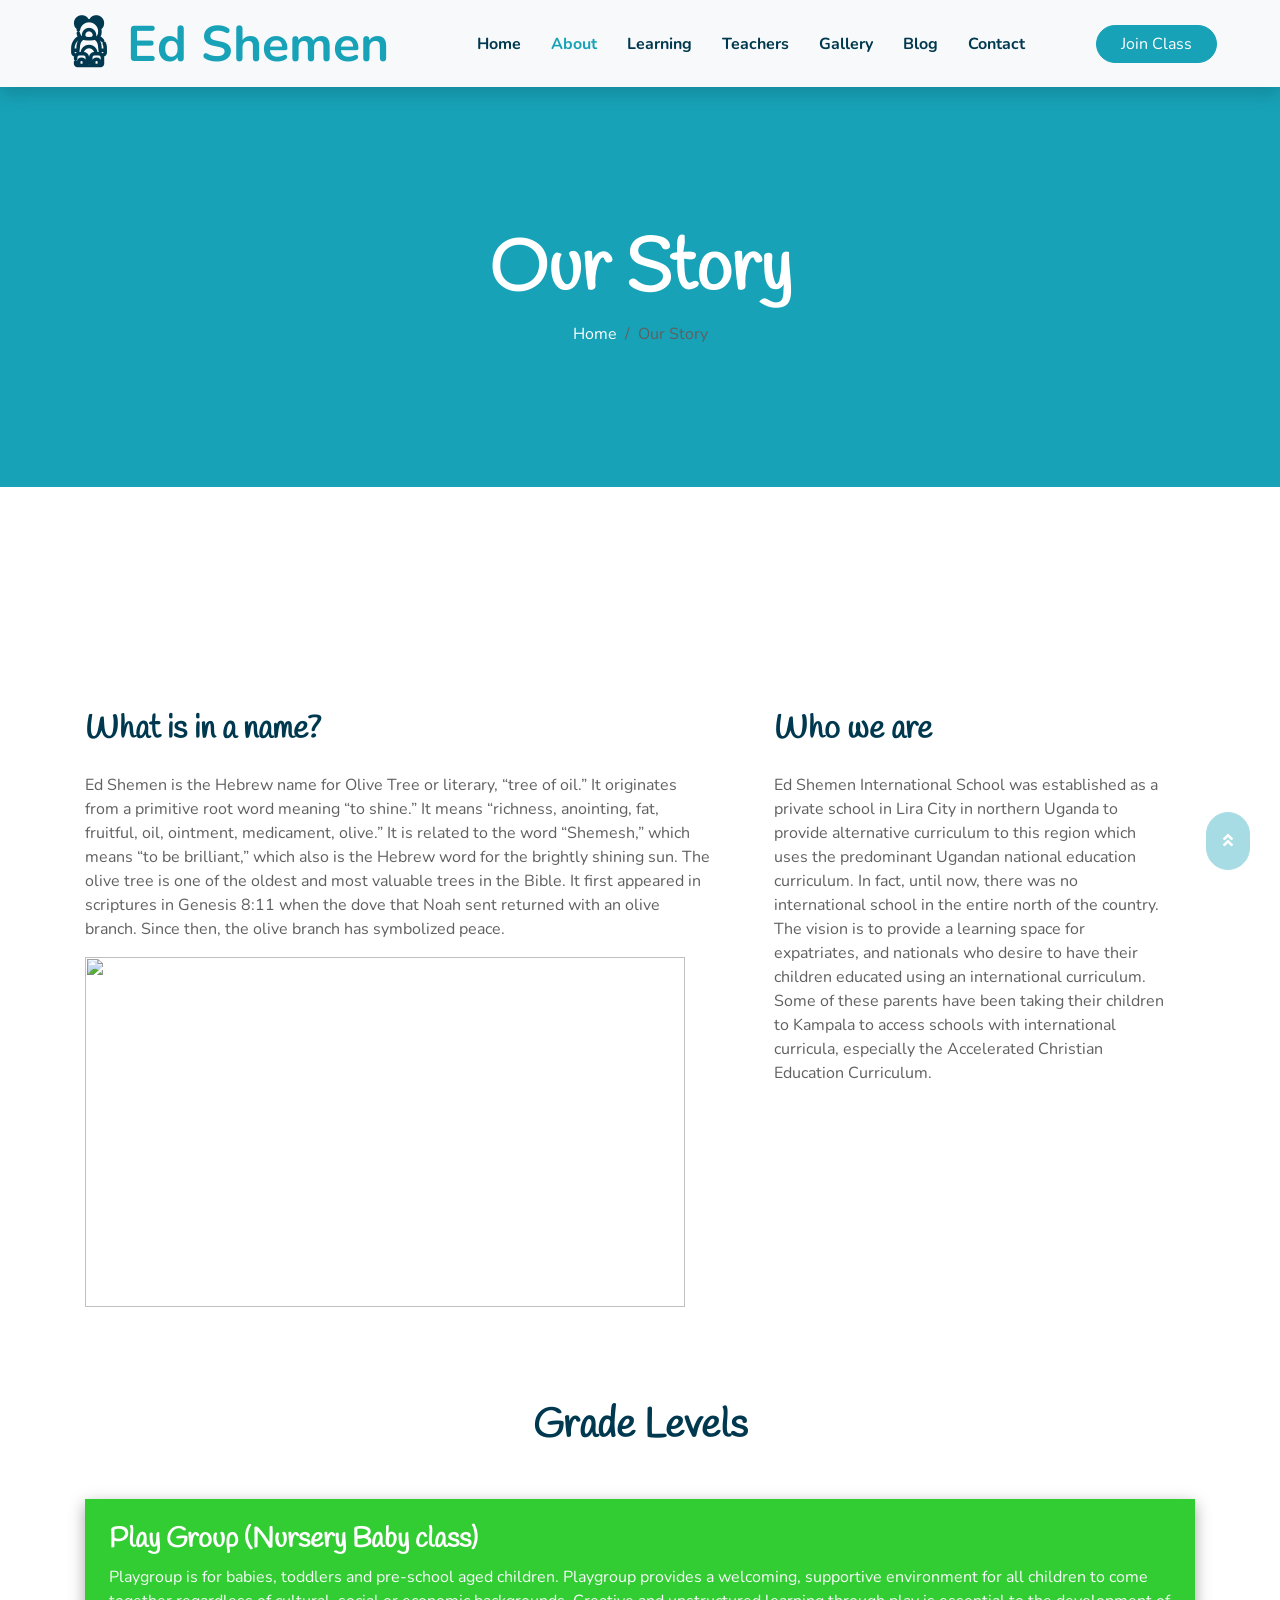
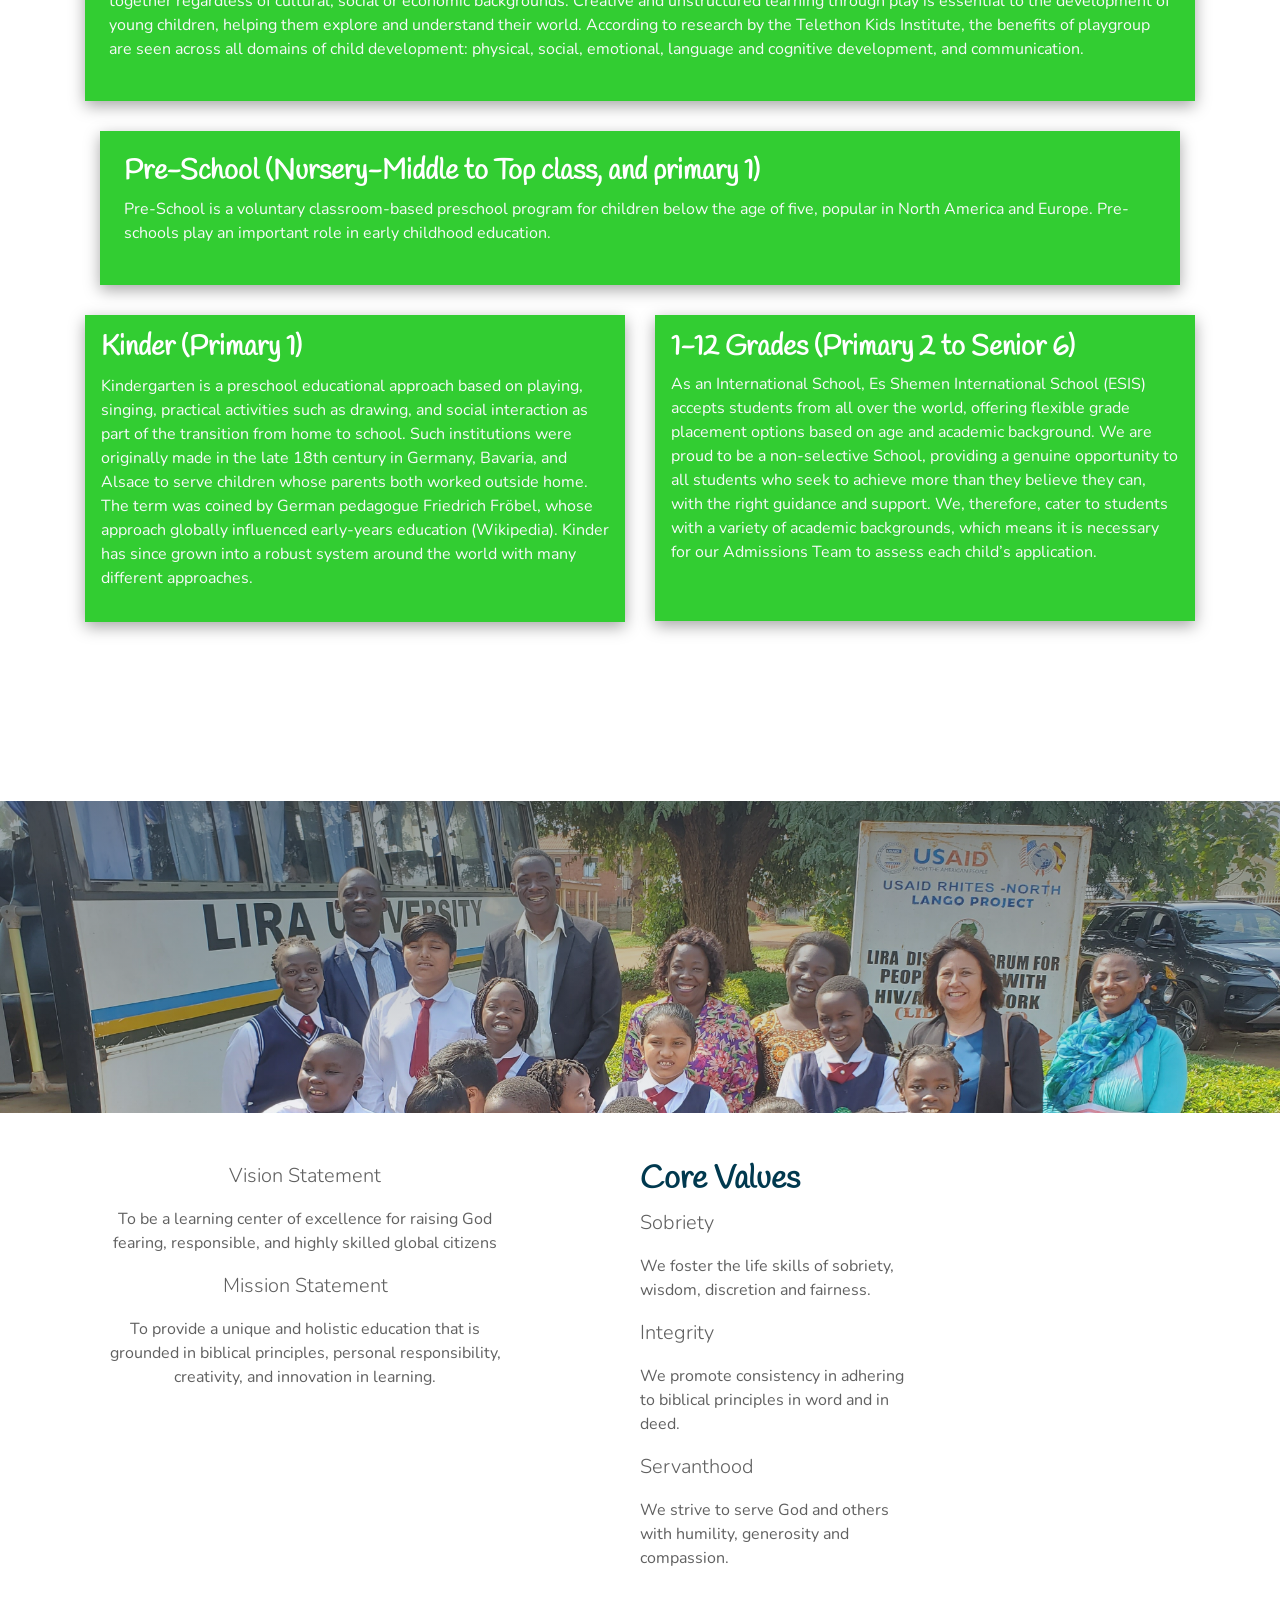
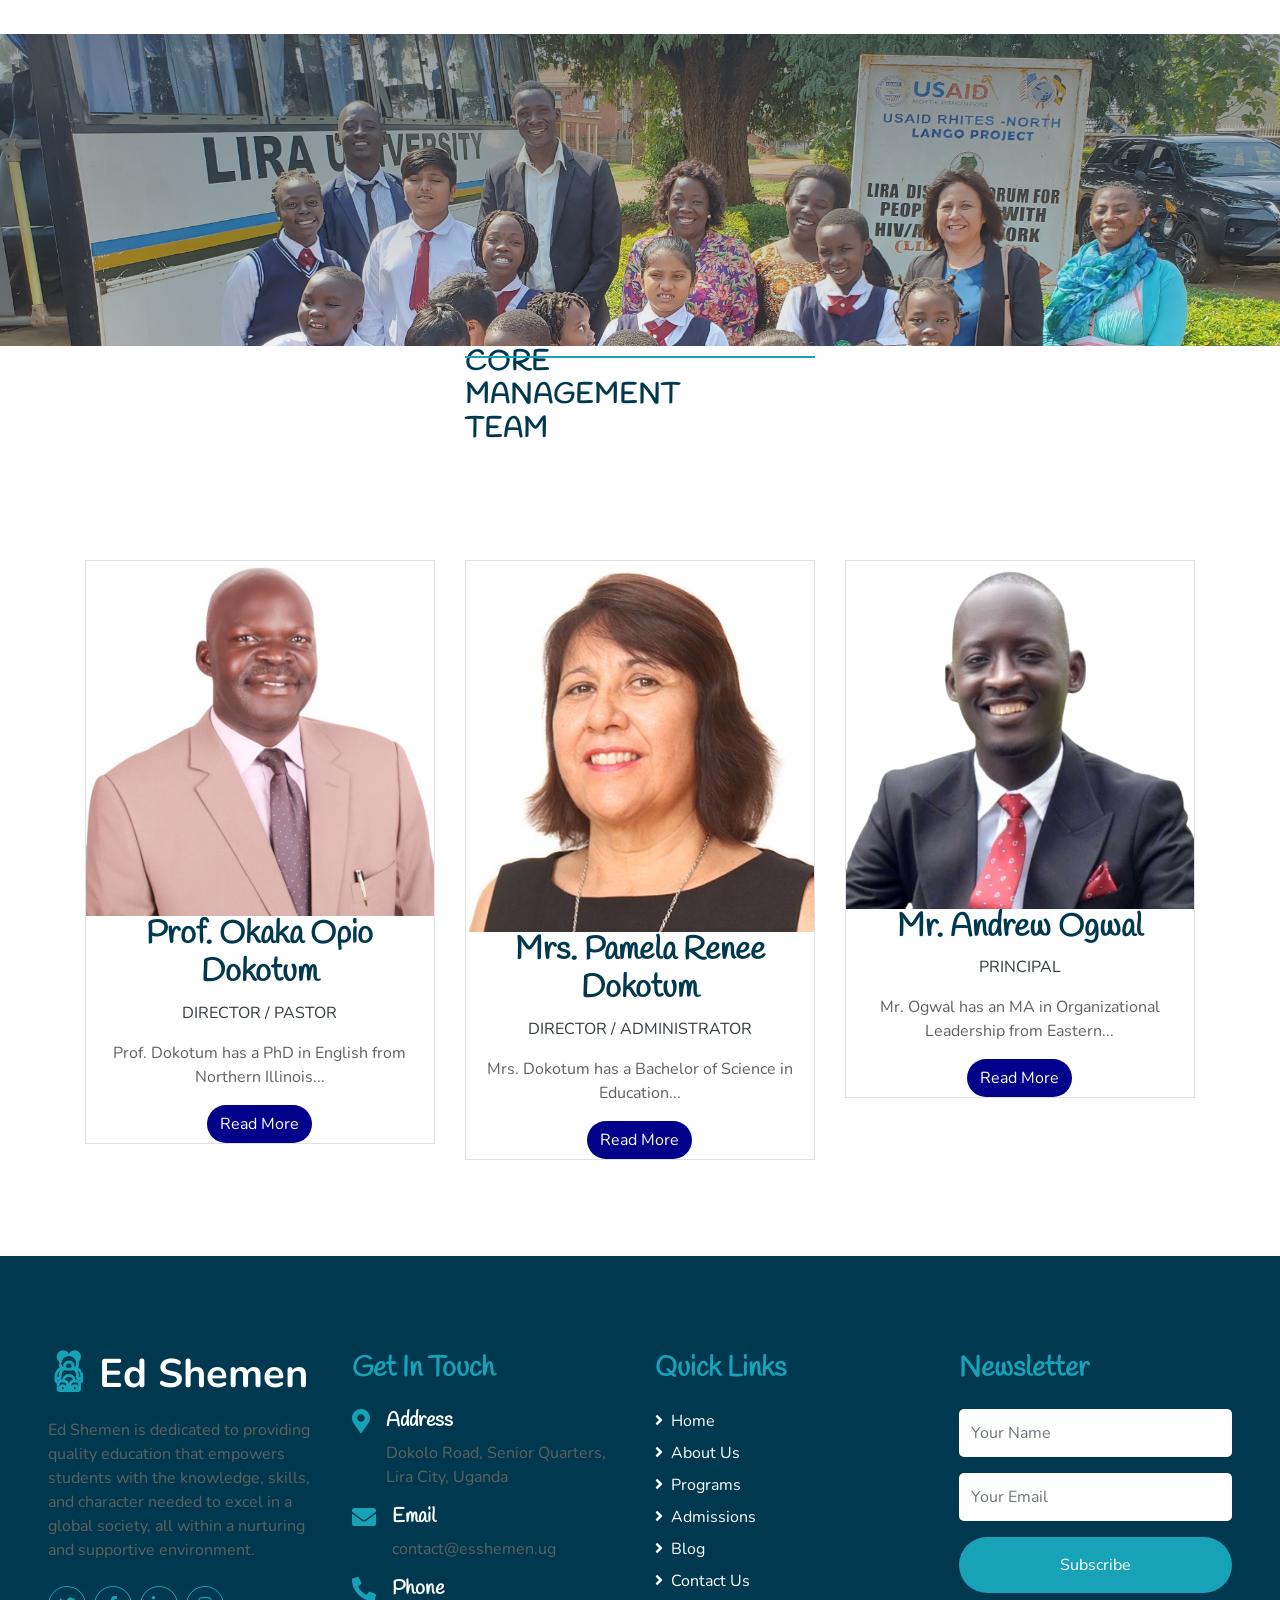
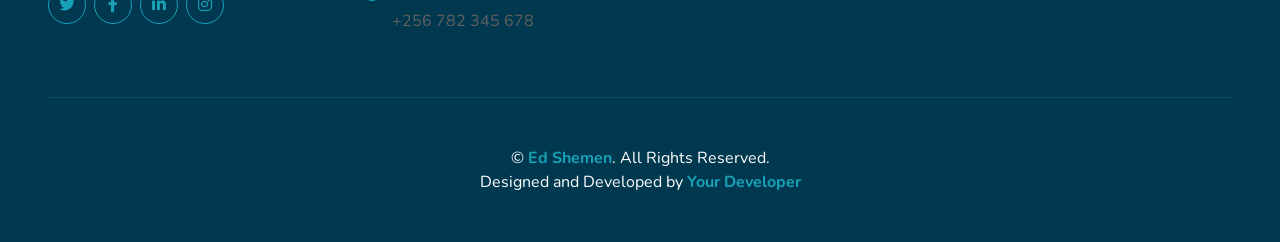
==== commit a66bd8cc: "Latest update" ====
--- a/about.html
+++ b/about.html
@@ -46,7 +46,7 @@
           style="font-size: 50px"
         >
           <i class="flaticon-043-teddy-bear"></i>
-          <span class="text-primary">Es Shemen</span>
+          <span class="text-primary">Ed Shemen</span>
         </a>
         <button
           type="button"
@@ -96,13 +96,13 @@
         <div class="col-md-5 order-md-last wrap-about py-5 wrap-about bg-white">
           <div class="text px-4 ftco-animate">
             <h2 class="mb-4">Who we are</h2>
-            <p>Es Shemen International School was established as a private school in Lira City in northern Uganda to provide alternative curriculum to this region which uses the predominant Ugandan national education curriculum. In fact, until now, there was no international school in the entire north of the country. The vision is to provide a learning space for expatriates, and nationals who desire to have their children educated using an international curriculum. Some of these parents have been taking their children to Kampala to access schools with international curricula, especially the Accelerated Christian Education Curriculum.</p>
+            <p>Ed Shemen International School was established as a private school in Lira City in northern Uganda to provide alternative curriculum to this region which uses the predominant Ugandan national education curriculum. In fact, until now, there was no international school in the entire north of the country. The vision is to provide a learning space for expatriates, and nationals who desire to have their children educated using an international curriculum. Some of these parents have been taking their children to Kampala to access schools with international curricula, especially the Accelerated Christian Education Curriculum.</p>
             <img src="images/add1.JPG" width="430px" alt="">
           </div>
         </div>
         <div class="col-md-7 wrap-about py-5 pr-md-4 ftco-animate">
               <h2 class="mb-4">What is in a name?</h2>
-          <p>Es Shemen is the Hebrew name for Olive Tree or literary, “tree of oil.” It originates from a primitive root word meaning “to shine.” It means “richness, anointing, fat, fruitful, oil, ointment, medicament, olive.” It is related to the word “Shemesh,” which means “to be brilliant,” which also is the Hebrew word for the brightly shining sun. The olive tree is one of the oldest and most valuable trees in the Bible. It first appeared in scriptures in Genesis 8:11 when the dove that Noah sent returned with an olive branch. Since then, the olive branch has symbolized peace.</p>
+          <p>Ed Shemen is the Hebrew name for Olive Tree or literary, “tree of oil.” It originates from a primitive root word meaning “to shine.” It means “richness, anointing, fat, fruitful, oil, ointment, medicament, olive.” It is related to the word “Shemesh,” which means “to be brilliant,” which also is the Hebrew word for the brightly shining sun. The olive tree is one of the oldest and most valuable trees in the Bible. It first appeared in scriptures in Genesis 8:11 when the dove that Noah sent returned with an olive branch. Since then, the olive branch has symbolized peace.</p>
           <img src="images/11.jpg" width="600px" height="350px" alt="">
           <style>
             @media(max-width:726px){
@@ -370,10 +370,10 @@
           style="font-size: 40px; line-height: 40px"
         >
           <i class="flaticon-043-teddy-bear"></i>
-          <span class="text-white">Es Shemen</span>
+          <span class="text-white">Ed Shemen</span>
         </a>
         <p>
-          Es Shemen is dedicated to providing quality education that empowers students with the knowledge, skills, and character needed to excel in a global society, all within a nurturing and supportive environment.
+          Ed Shemen is dedicated to providing quality education that empowers students with the knowledge, skills, and character needed to excel in a global society, all within a nurturing and supportive environment.
         </p>
         <div class="d-flex justify-content-start mt-4">
           <a
@@ -485,7 +485,7 @@
     >
       <p class="m-0 text-center text-white">
         &copy;
-        <a class="text-primary font-weight-bold" href="#">Es Shemen</a>.
+        <a class="text-primary font-weight-bold" href="#">Ed Shemen</a>.
         All Rights Reserved.
         <br />
         Designed and Developed by
--- a/css/style.css
+++ b/css/style.css
@@ -68,6 +68,10 @@
   outline: 0 !important;
 }
 
+/* button{
+  background:   #28a745 !important;
+} */
+
 hr {
   box-sizing: content-box;
   height: 0;
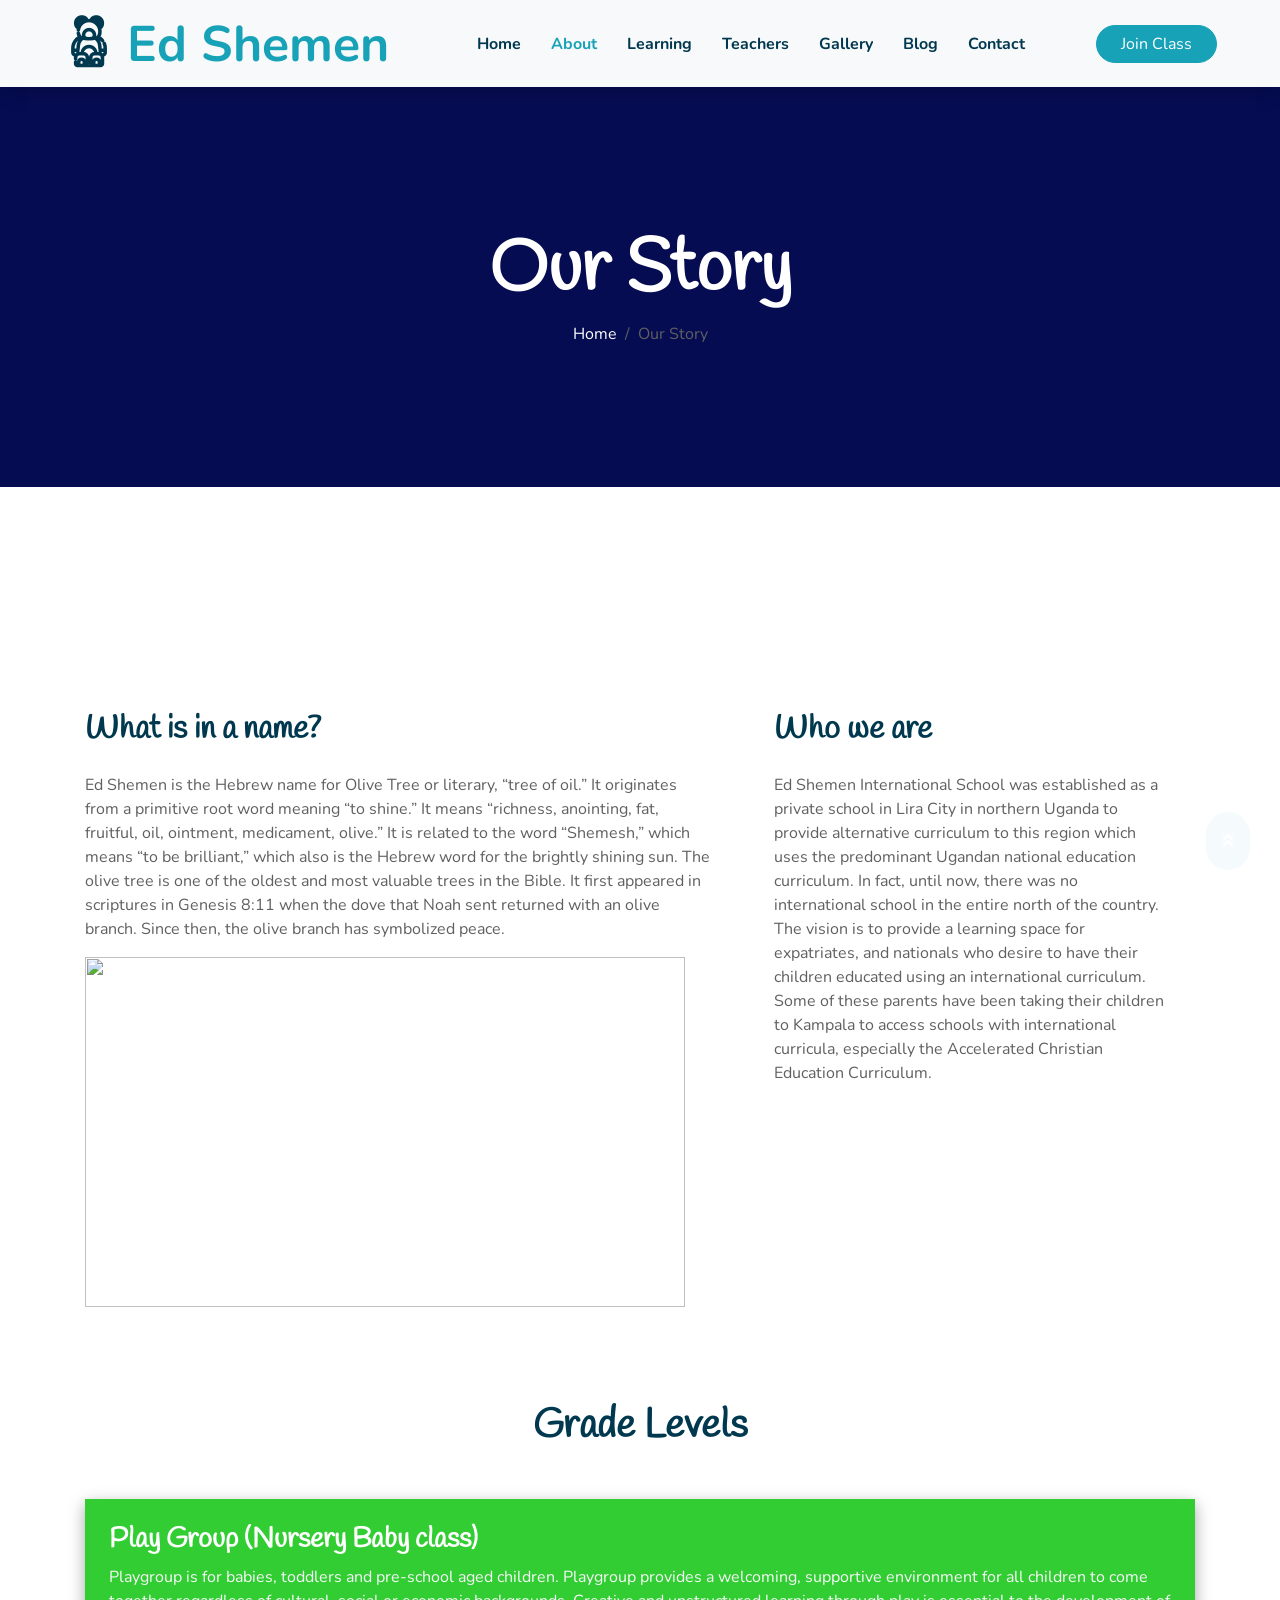
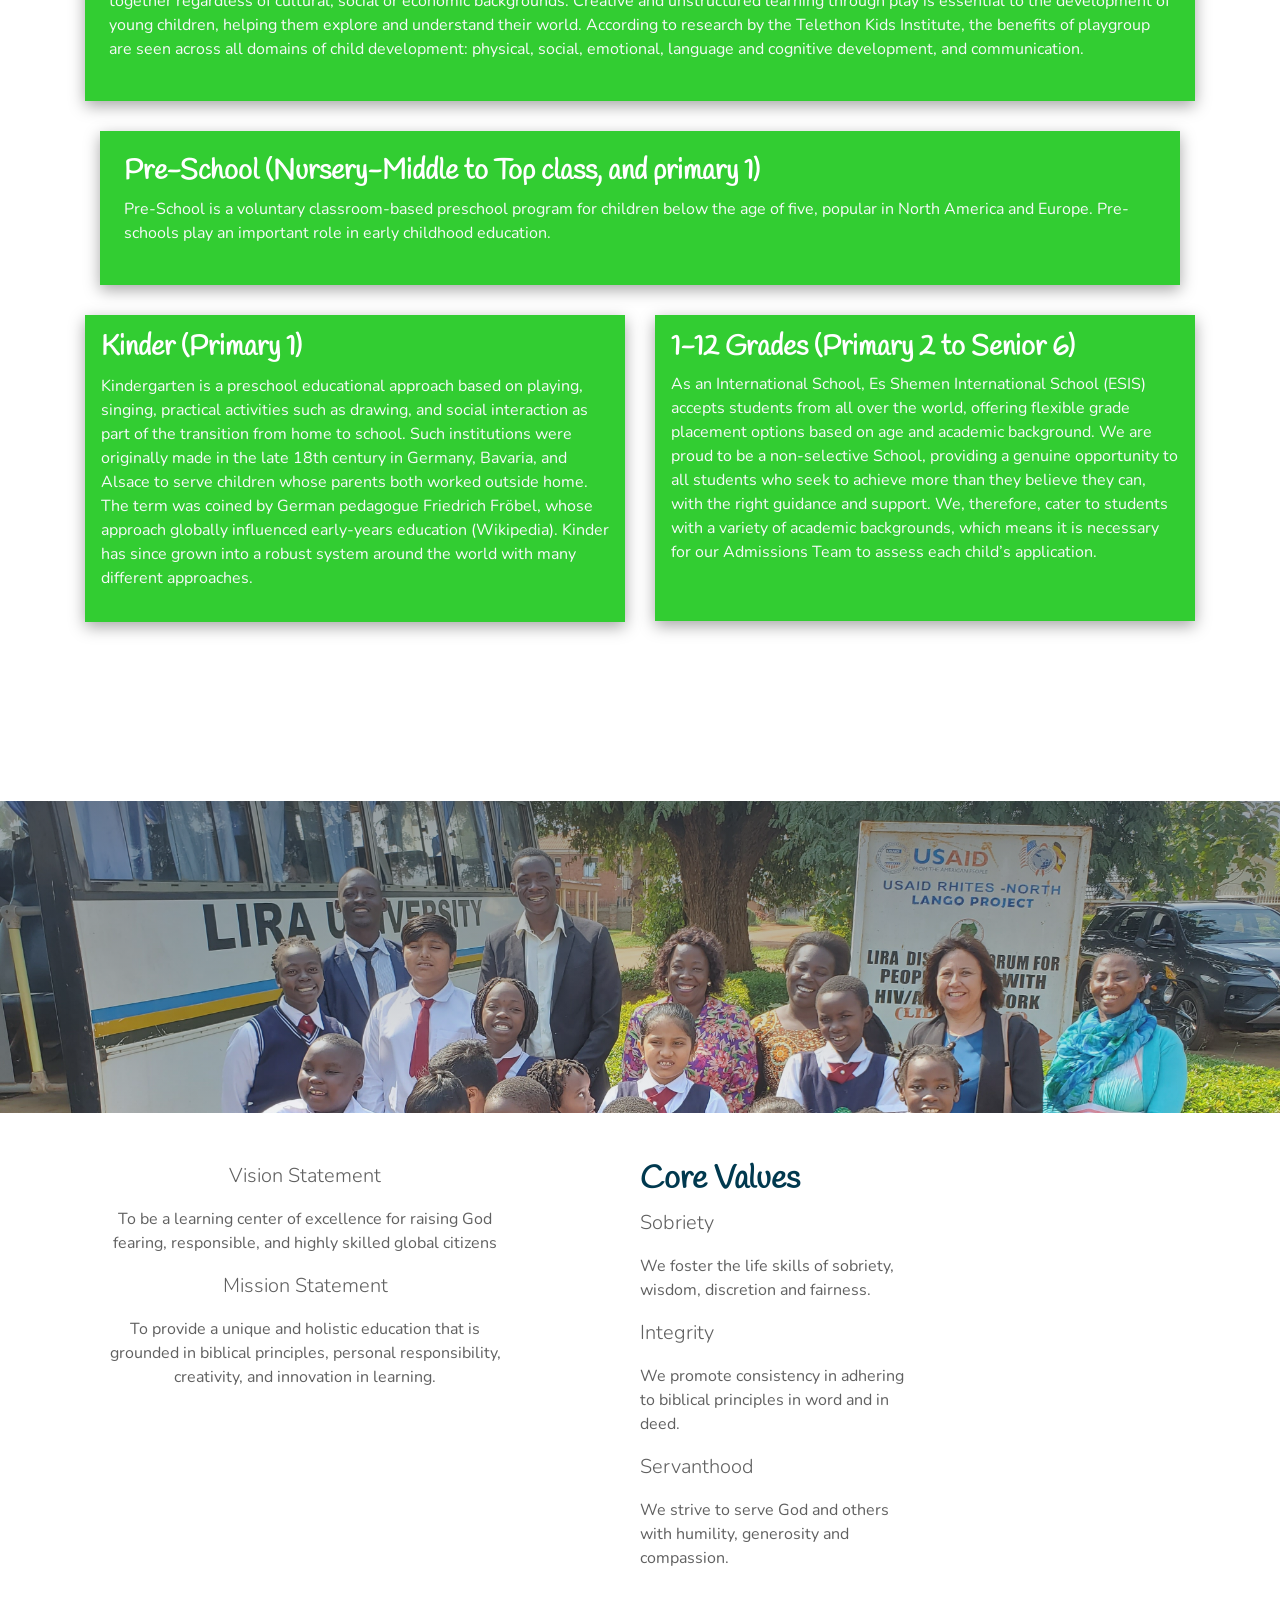
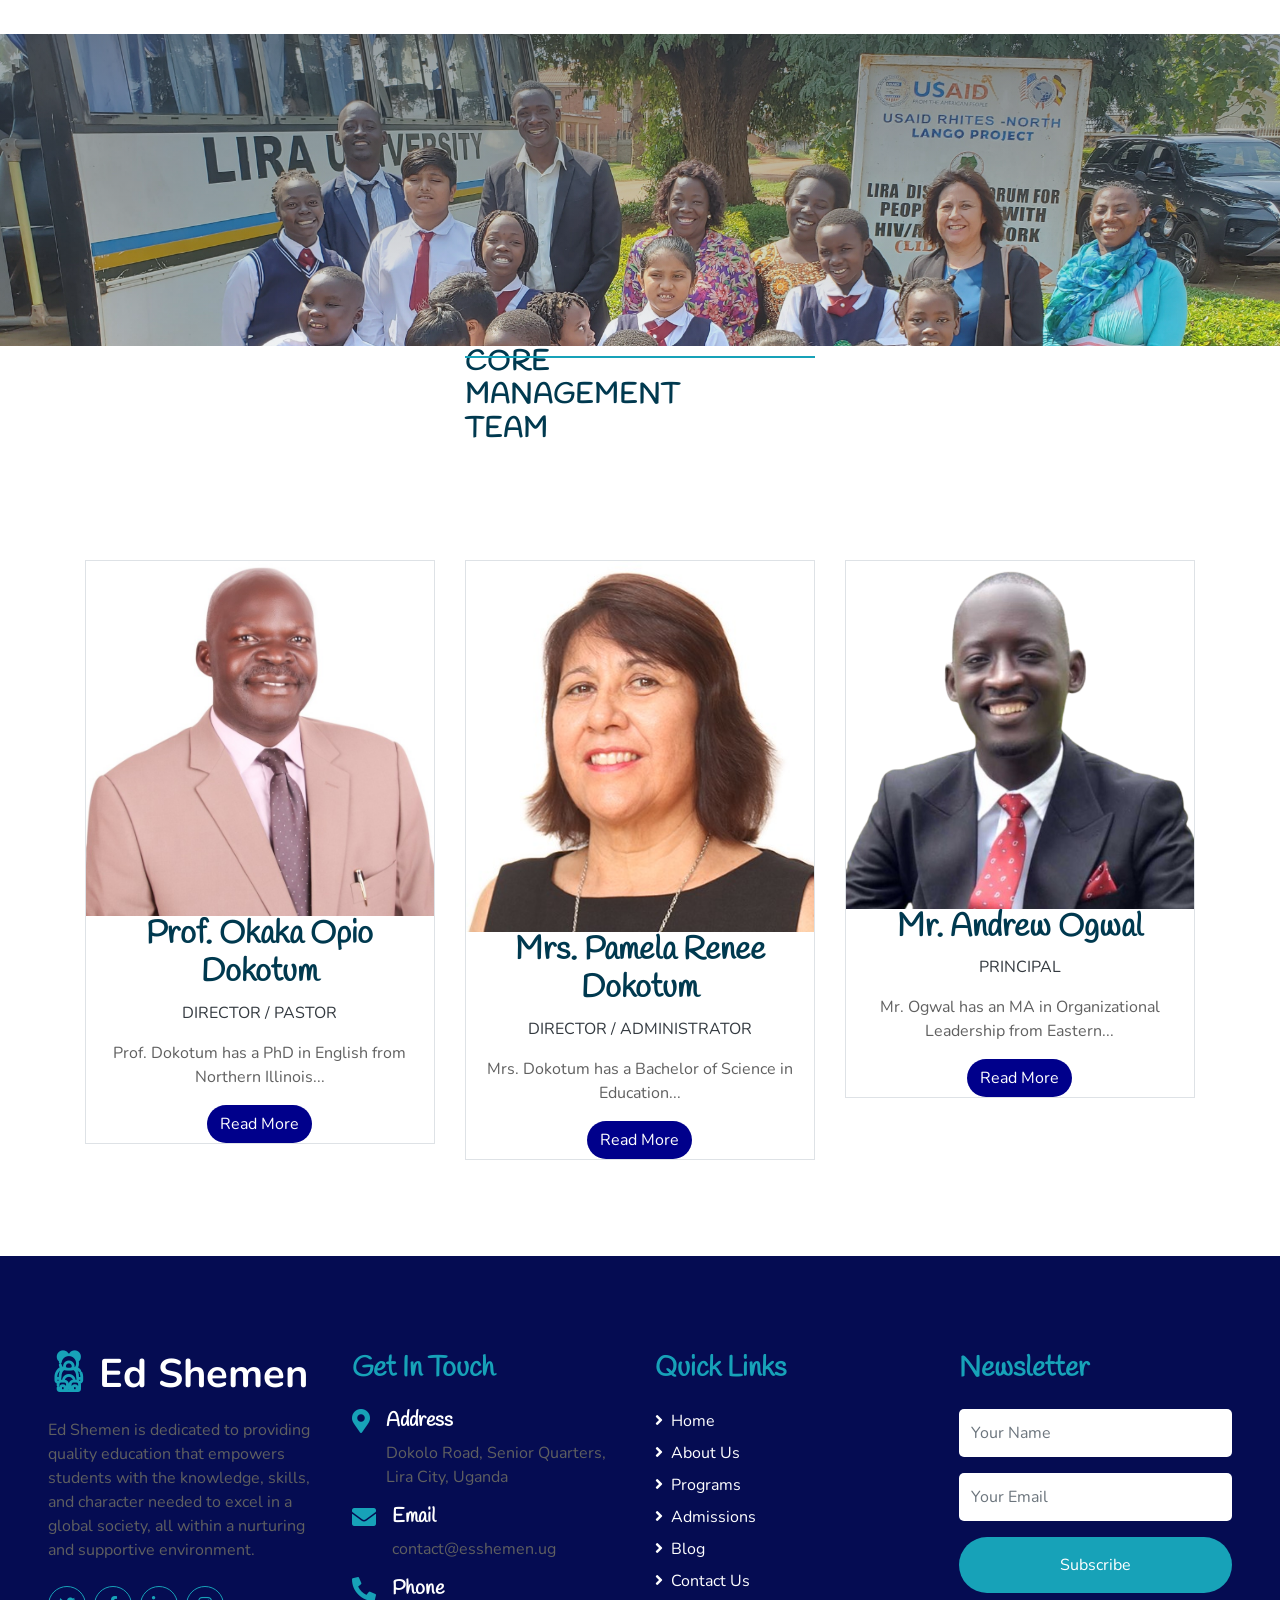
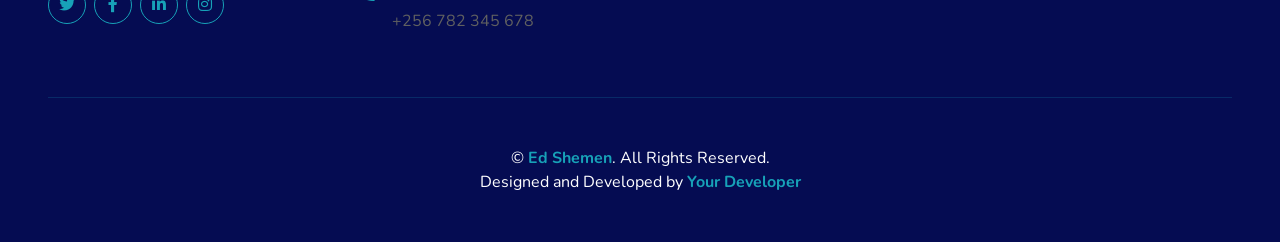
==== commit 544e112a: "Change in the bg" ====
--- a/about.html
+++ b/about.html
@@ -77,7 +77,9 @@
     <!-- Navbar End -->
 
     <!-- Header Start -->
-    <div class="container-fluid bg-primary mb-5">
+    <div class="container-fluid  mb-5"
+    style="background-color: #050c52;"
+    >
       <div class="d-flex flex-column align-items-center justify-content-center" style="min-height: 400px">
         <h3 class="display-3 font-weight-bold text-white">Our Story</h3>
         <div class="d-inline-flex text-white">
@@ -361,7 +363,9 @@
 
 
   <!-- Footer Start -->
-  <div class="container-fluid bg-secondary text-white mt-5 py-5 px-sm-3 px-md-5">
+  <div class="container-fluid  text-white mt-5 py-5 px-sm-3 px-md-5"
+  style="background-color: #050c52;"
+  >
     <div class="row pt-5">
       <div class="col-lg-3 col-md-6 mb-5">
         <a
--- a/css/style.css
+++ b/css/style.css
@@ -19,8 +19,8 @@
   --white: #fff;
   --gray: #6c757d;
   --gray-dark: #343a40;
-  --primary: #17a2b8;
-  --secondary: #00394f;
+  --primary: #050c52;
+  --secondary:#518845;
   --success: #28a745;
   --info: #17a2b8;
   --warning: #ffc107;
@@ -157,13 +157,13 @@
 }
 
 a {
-  color: #17a2b8;
+  color:#518845;
   text-decoration: none;
   background-color: transparent;
 }
 
 a:hover {
-  color: #0f6674;
+  color:#518845;
   text-decoration: underline;
 }
 
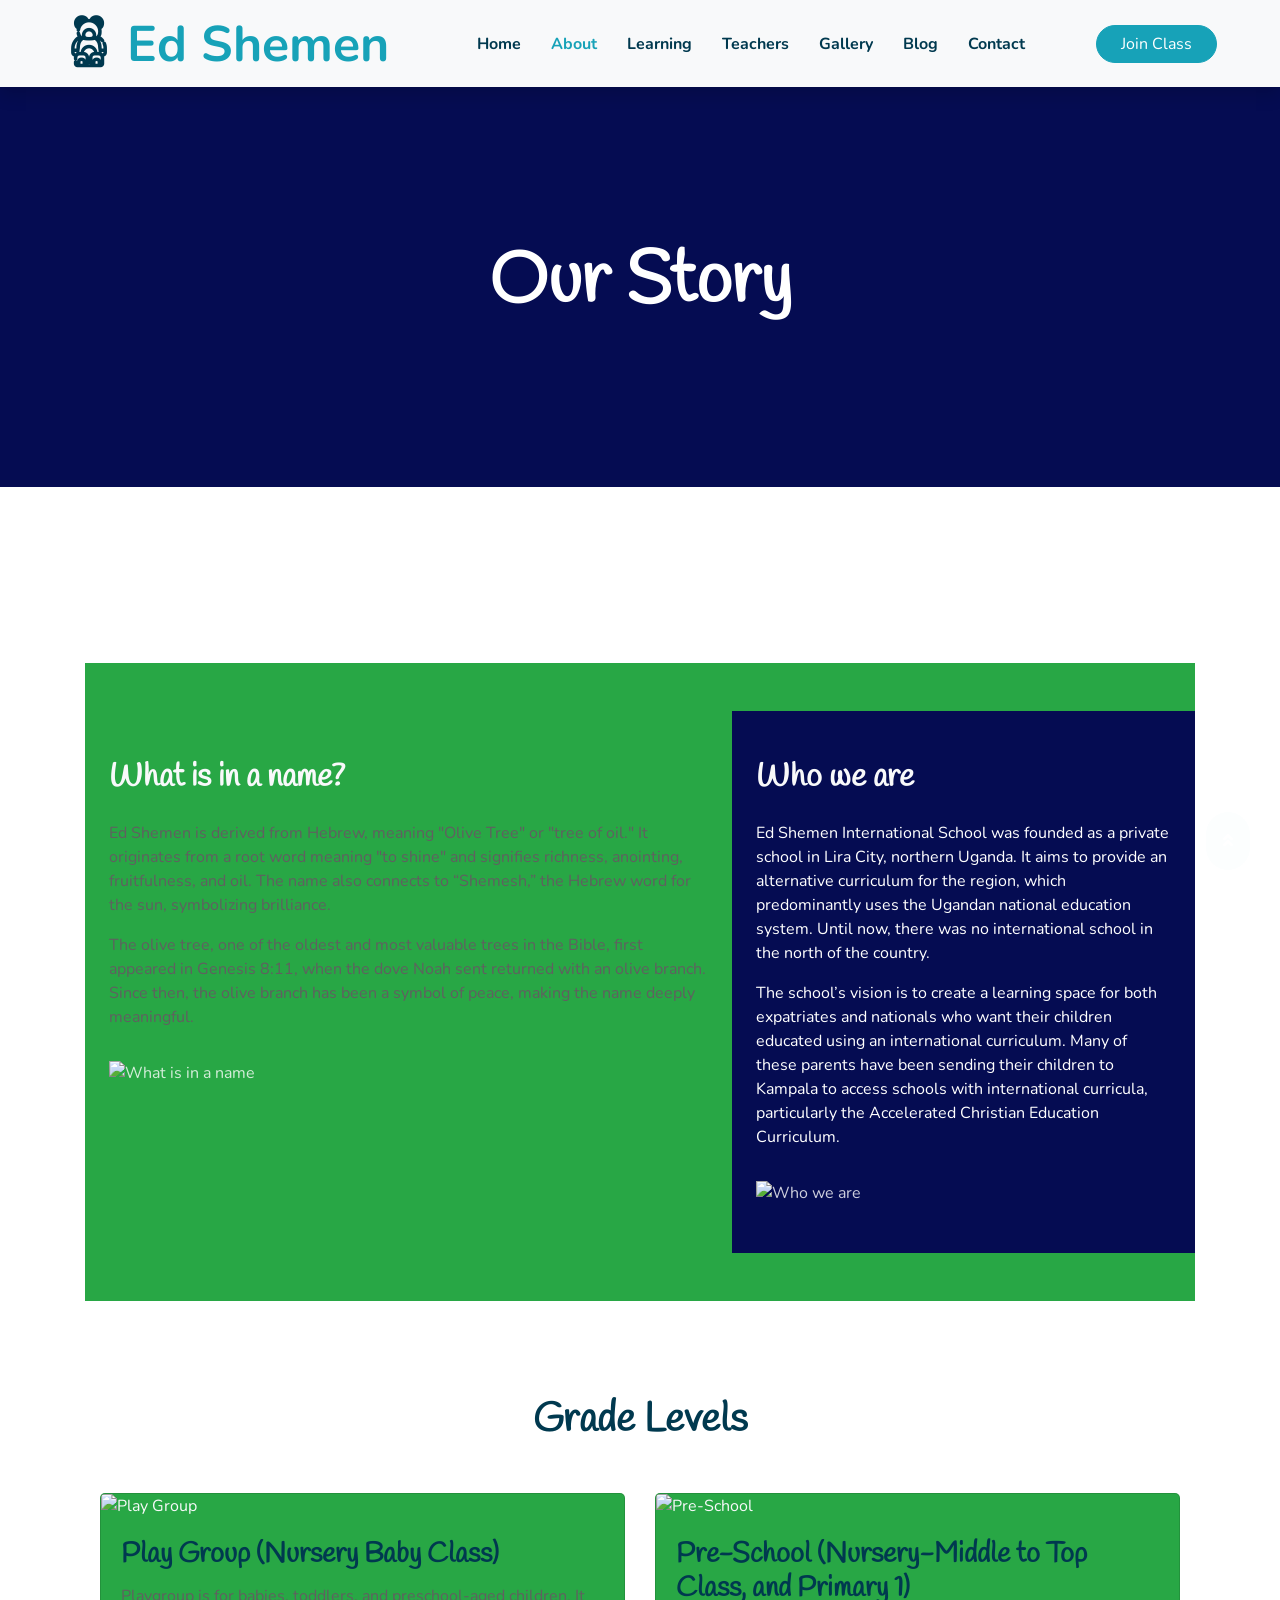
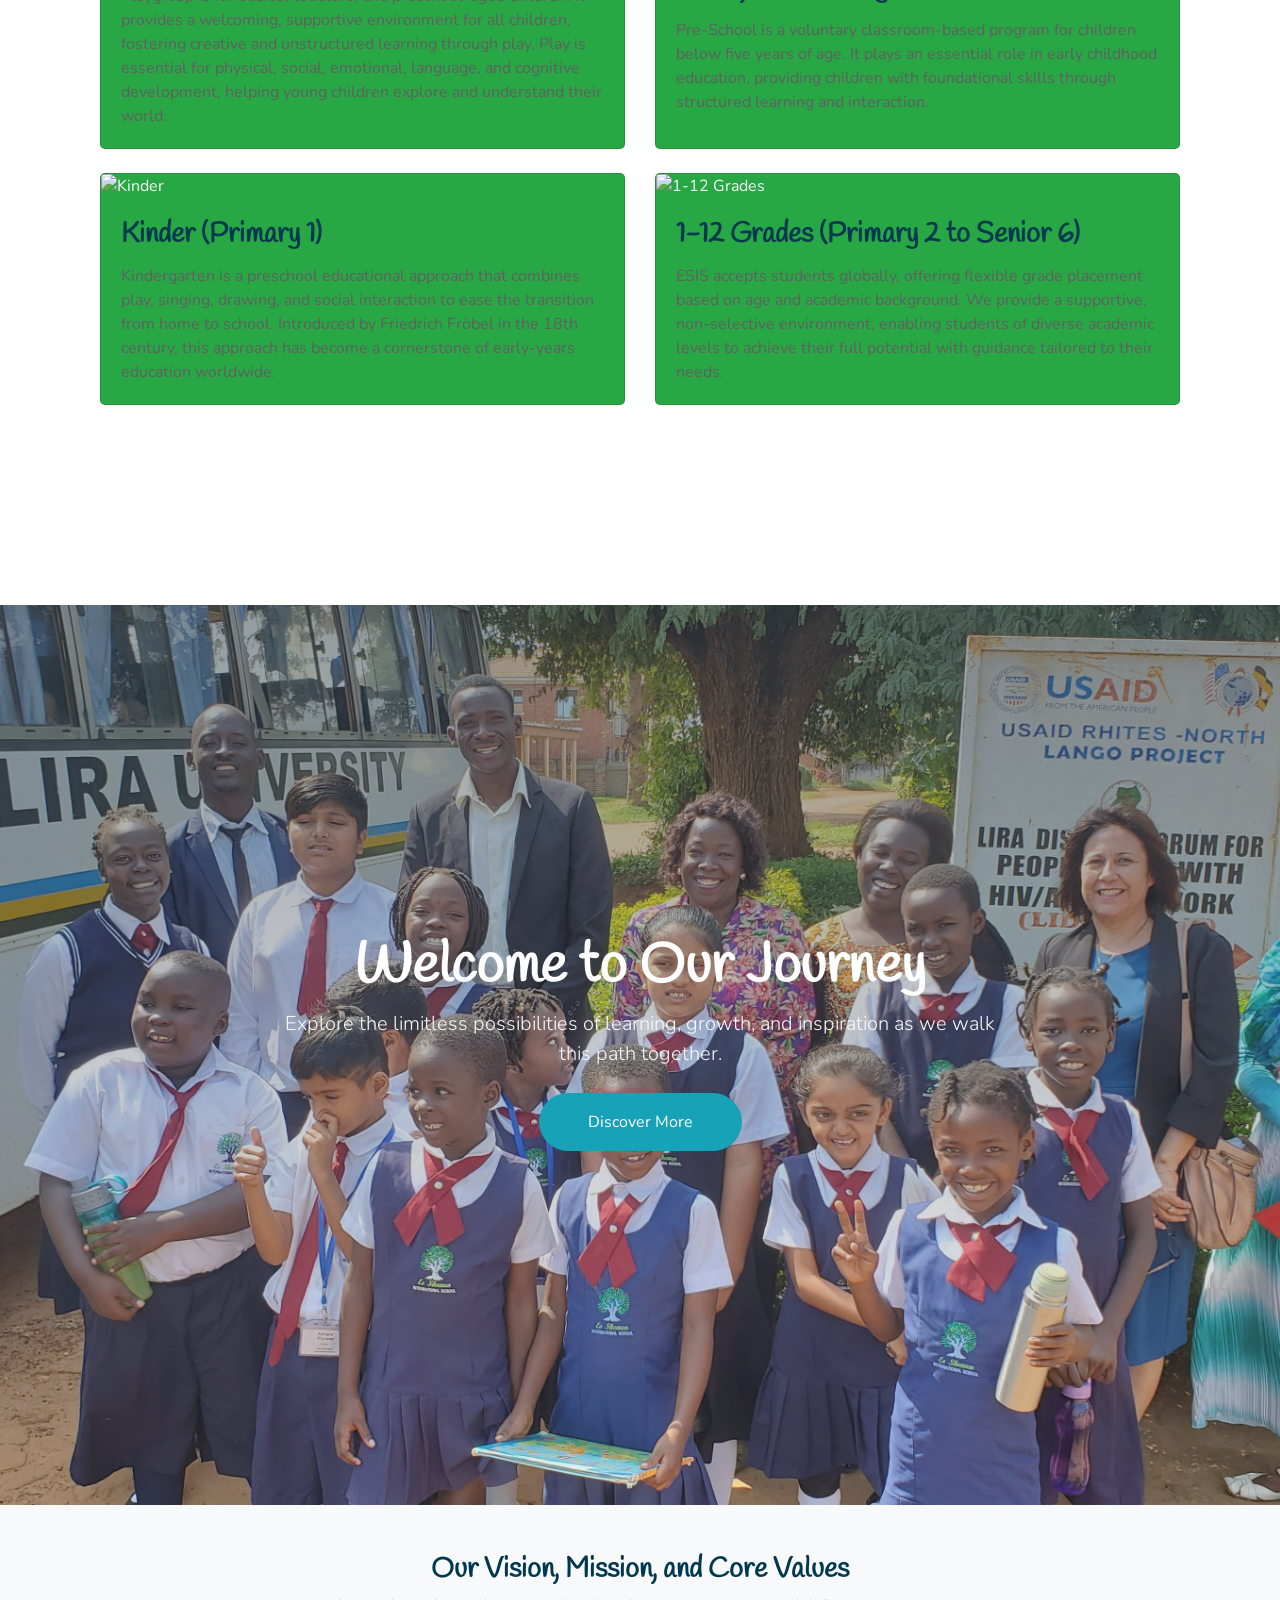
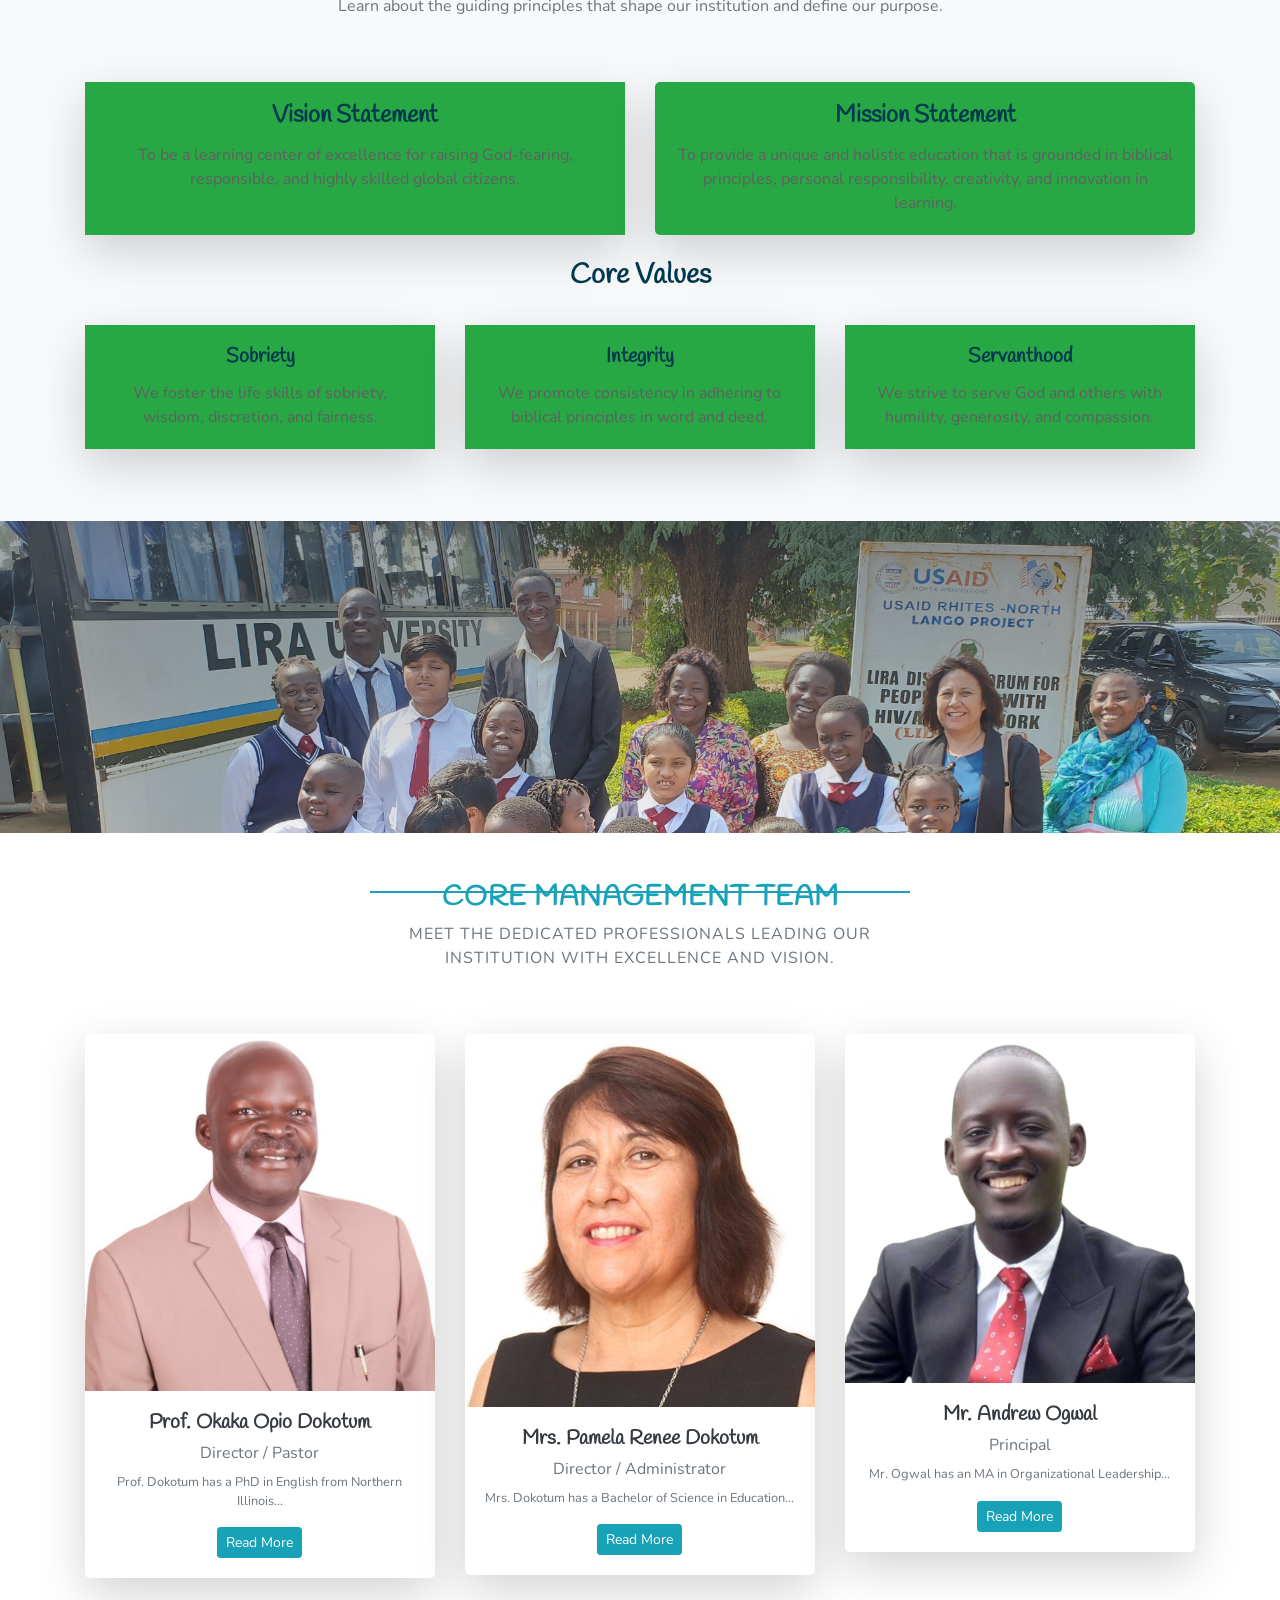
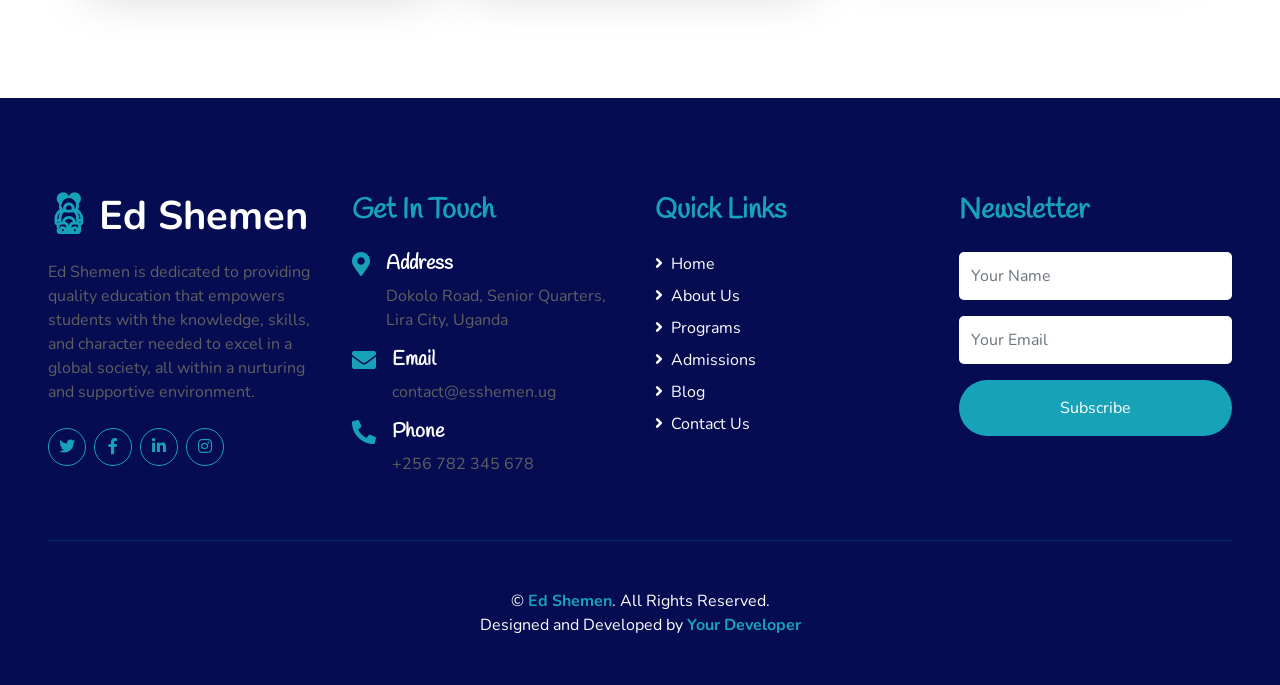
==== commit a6bfc1da: "Updated more pages" ====
--- a/about.html
+++ b/about.html
@@ -82,11 +82,7 @@
     >
       <div class="d-flex flex-column align-items-center justify-content-center" style="min-height: 400px">
         <h3 class="display-3 font-weight-bold text-white">Our Story</h3>
-        <div class="d-inline-flex text-white">
-          <p class="m-0"><a class="text-white" href="">Home</a></p>
-          <p class="m-0 px-2">/</p>
-          <p class="m-0">Our Story</p>
-        </div>
+        
       </div>
     </div>
     <!-- Header End -->
@@ -94,141 +90,215 @@
   <!-- About Start -->
   <section class="ftco-section ftco-no-pt ftc-no-pb">
     <div class="container">
-      <div class="row">
-        <div class="col-md-5 order-md-last wrap-about py-5 wrap-about bg-white">
-          <div class="text px-4 ftco-animate">
-            <h2 class="mb-4">Who we are</h2>
-            <p>Ed Shemen International School was established as a private school in Lira City in northern Uganda to provide alternative curriculum to this region which uses the predominant Ugandan national education curriculum. In fact, until now, there was no international school in the entire north of the country. The vision is to provide a learning space for expatriates, and nationals who desire to have their children educated using an international curriculum. Some of these parents have been taking their children to Kampala to access schools with international curricula, especially the Accelerated Christian Education Curriculum.</p>
-            <img src="images/add1.JPG" width="430px" alt="">
-          </div>
-        </div>
-        <div class="col-md-7 wrap-about py-5 pr-md-4 ftco-animate">
-              <h2 class="mb-4">What is in a name?</h2>
-          <p>Ed Shemen is the Hebrew name for Olive Tree or literary, “tree of oil.” It originates from a primitive root word meaning “to shine.” It means “richness, anointing, fat, fruitful, oil, ointment, medicament, olive.” It is related to the word “Shemesh,” which means “to be brilliant,” which also is the Hebrew word for the brightly shining sun. The olive tree is one of the oldest and most valuable trees in the Bible. It first appeared in scriptures in Genesis 8:11 when the dove that Noah sent returned with an olive branch. Since then, the olive branch has symbolized peace.</p>
-          <img src="images/11.jpg" width="600px" height="350px" alt="">
-          <style>
-            @media(max-width:726px){
-              .ftco-animate img{
-                width: 350px;
-              }
-            }
-          </style>
-        </div>
-      </div>
-      
-      <h1 class="text-center mt-5">Grade Levels</h1>
-<div class="row mt-5">
-    <div class="col-lg-12">
-        <div class="services-2 d-flex" style="background-color: limegreen; color: white; box-shadow: rgba(0, 0, 0, 0.35) 0px 5px 15px; margin-bottom: 30px;">
-            <div class="text p-4">
-                <h3 style="font-weight: bold; color: white;">Play Group (Nursery Baby class)</h3>
-                <p class="text-light">
-                    Playgroup is for babies, toddlers and pre-school aged children. Playgroup provides a welcoming, supportive environment for all children to come together regardless of cultural, social or economic backgrounds. Creative and unstructured learning through play is essential to the development of young children, helping them explore and understand their world. According to research by the Telethon Kids Institute, the benefits of playgroup are seen across all domains of child development: physical, social, emotional, language and cognitive development, and communication.
+      <div class="d-flex flex-wrap bg-success py-5">
+        <!-- Left Section -->
+        <div class="col-md-5 d-flex flex-column px-4 py-5 order-md-last"
+        style="background-color: #050c52;"
+        >
+          <div class="text ftco-animate">
+            <h2 class="mb-4 text-light">Who we are</h2>
+            <p class="text-white">
+              Ed Shemen International School was founded as a private school in Lira City, northern Uganda. It aims to provide an alternative curriculum for the region, which predominantly uses the Ugandan national education system. Until now, there was no international school in the north of the country.
+            </p>
+            <p class="text-white">
+              The school’s vision is to create a learning space for both expatriates and nationals who want their children educated using an international curriculum. Many of these parents have been sending their children to Kampala to access schools with international curricula, particularly the Accelerated Christian Education Curriculum.
+            </p>
+            <img src="images/add1.JPG" class="img-fluid mt-3" alt="Who we are">
+          </div>
+        </div>
+      
+        <!-- Right Section -->
+        <div class="col-md-7 d-flex flex-column px-4 py-5 "
+       
+        >
+          <div class="text ftco-animate">
+            <h2 class="mb-4  text-light ">What is in a name?</h2>
+            <p class="text-gray-500">
+              Ed Shemen is derived from Hebrew, meaning "Olive Tree" or "tree of oil." It originates from a root word meaning "to shine" and signifies richness, anointing, fruitfulness, and oil. The name also connects to “Shemesh,” the Hebrew word for the sun, symbolizing brilliance.
+            </p>
+            <p class="text-gray-500">
+              The olive tree, one of the oldest and most valuable trees in the Bible, first appeared in Genesis 8:11, when the dove Noah sent returned with an olive branch. Since then, the olive branch has been a symbol of peace, making the name deeply meaningful.
+            </p>
+            <img src="images/add1.JPG"  class="img-fluid mt-3" alt="What is in a name">
+          </div>
+        </div>
+      </div>
+      
+      <div class="container py-5">
+        <h1 class="text-center mt-5">Grade Levels</h1>
+      
+        <!-- Row for Grade Levels -->
+        <div class="row mt-5">
+          <!-- Play Group -->
+          <div class="col-lg-6 mb-4">
+            <div class="card bg-success text-light h-100">
+              <img src="images/add1.JPG" class="card-img-top" alt="Play Group">
+              <div class="card-body">
+                <h3 class="card-title" style="font-weight: bold;">Play Group (Nursery Baby Class)</h3>
+                <p class="card-text">
+                  Playgroup is for babies, toddlers, and preschool-aged children. It provides a welcoming, supportive environment for all children, fostering creative and unstructured learning through play. Play is essential for physical, social, emotional, language, and cognitive development, helping young children explore and understand their world.
                 </p>
-            </div>
-        </div>
-    </div>
-</div>
-
-
-<div class="col-lg-12">
-  <div class="services-2 d-flex" style="background-color: limegreen; color: white; box-shadow: rgba(0, 0, 0, 0.35) 0px 5px 15px; margin-bottom: 30px;">
-      <div class="text p-4">
-          <h3 style="font-weight: bold; color: white;">Pre-School (Nursery-Middle to Top class, and primary 1)</h3>
-          <p class="text-light">
-              Pre-School is a voluntary classroom-based preschool program for children below the age of five, popular in North America and Europe. Pre-schools play an important role in early childhood education.
-          </p>
-      </div>
-  </div>
-</div>
-
-<div class="row mt-3 mb-3"> <!-- Create a row for both sections -->
-  
-  <!-- First Section: Kinder (Primary 1) -->
-  <div class="col-lg-6" style="margin-bottom: 15px;"> <!-- One column with margin-bottom -->
-    <div class="services-2 d-flex" style="background-color: limegreen; color: white; box-shadow: rgba(0, 0, 0, 0.35) 0px 5px 15px; margin-bottom: 20px;">
-      <div class="text p-3" style="padding-bottom: 10px;">
-        <h3 style="font-weight: bold; color: white;">Kinder (Primary 1)</h3>
-        <p class="text-light" style="margin-top: 10px;">
-          Kindergarten is a preschool educational approach based on playing, singing, practical activities such as drawing, and social interaction as part of the transition from home to school. Such institutions were originally made in the late 18th century in Germany, Bavaria, and Alsace to serve children whose parents both worked outside home. The term was coined by German pedagogue Friedrich Fröbel, whose approach globally influenced early-years education (Wikipedia). Kinder has since grown into a robust system around the world with many different approaches.
-        </p>
-      </div>
-    </div>
-  </div>
-
-  <!-- Second Section: 1-12 Grades (Primary 2 to Senior 6) -->
-  <div class="col-lg-6" style="margin-bottom: 10px;"> <!-- One column with margin-bottom -->
-    <div class="services-2 d-flex" style="background-color: limegreen; color: white; box-shadow: rgba(0, 0, 0, 0.35) 0px 5px 15px;">
-      <div class="text p-3" style="padding: bottom 10px; ;">
-        <h3 style="font-weight: bold; color: white;">1-12 Grades (Primary 2 to Senior 6)</h3>
-        <p style="padding-bottom: 25px;" class="text-light">
-          As an International School, Es Shemen International School (ESIS) accepts students from all over the world, offering flexible grade placement options based on age and academic background. We are proud to be a non-selective School, providing a genuine opportunity to all students who seek to achieve more than they believe they can, with the right guidance and support. We, therefore, cater to students with a variety of academic backgrounds, which means it is necessary for our Admissions Team to assess each child’s application.
-        </p>
-      </div>
-    </div>
-  </div>
-
-</div> <!-- End of row -->
-					
+              </div>
+            </div>
+          </div>
+      
+          <!-- Pre-School -->
+          <div class="col-lg-6 mb-4">
+            <div class="card bg-success text-light h-100">
+              <img src="images/add1.JPG" class="card-img-top" alt="Pre-School">
+              <div class="card-body">
+                <h3 class="card-title" style="font-weight: bold;">Pre-School (Nursery-Middle to Top Class, and Primary 1)</h3>
+                <p class="card-text">
+                  Pre-School is a voluntary classroom-based program for children below five years of age. It plays an essential role in early childhood education, providing children with foundational skills through structured learning and interaction.
+                </p>
+              </div>
+            </div>
+          </div>
+        </div>
+      
+        <!-- Row for Kinder and Grades -->
+        <div class="row">
+          <!-- Kinder -->
+          <div class="col-lg-6 mb-4">
+            <div class="card bg-success text-light h-100">
+              <img src="images/add1.JPG" class="card-img-top" alt="Kinder">
+              <div class="card-body">
+                <h3 class="card-title" style="font-weight: bold;">Kinder (Primary 1)</h3>
+                <p class="card-text">
+                  Kindergarten is a preschool educational approach that combines play, singing, drawing, and social interaction to ease the transition from home to school. Introduced by Friedrich Fröbel in the 18th century, this approach has become a cornerstone of early-years education worldwide.
+                </p>
+              </div>
+            </div>
+          </div>
+      
+          <!-- 1-12 Grades -->
+          <div class="col-lg-6 mb-4">
+            <div class="card bg-success text-light h-100">
+              <img src="images/add1.JPG" class="card-img-top" alt="1-12 Grades">
+              <div class="card-body">
+                <h3 class="card-title" style="font-weight: bold;">1-12 Grades (Primary 2 to Senior 6)</h3>
+                <p class="card-text">
+                  ESIS accepts students globally, offering flexible grade placement based on age and academic background. We provide a supportive, non-selective environment, enabling students of diverse academic levels to achieve their full potential with guidance tailored to their needs.
+                </p>
+              </div>
+            </div>
+          </div>
+        </div>
+      </div>
+      
+      
 				</div>
 			</div>
 		</section>
   <!-- About End -->
 
-  <section class="ftco-section ftco-counter img oscar k overlay" id="section-counter" style="background-image:linear-gradient(rgba(55, 64, 80,.5),rgba(121, 134, 150,.1)), url(images/pics/16.jpg);" data-stellar-background-ratio="0.5">
-    <style>
-
-    </style>
+  <section 
+  class="ftco-section ftco-counter img overlay d-flex align-items-center justify-content-center text-center" 
+  id="section-counter" 
+  style="background-image: linear-gradient(rgba(55, 64, 80, 0.5), rgba(121, 134, 150, 0.1)), url('images/pics/16.jpg'); background-size: cover; background-position: center; height: 100vh;"
+>
+  <div class="container">
+    <div class="row justify-content-center mb-4">
+      <div class="col-md-8">
+        <h1 class="text-white display-4 font-weight-bold">Welcome to Our Journey</h1>
+        <p class="lead text-light mb-4">
+          Explore the limitless possibilities of learning, growth, and inspiration as we walk this path together.
+        </p>
+        <a href="#about" class="btn btn-primary px-5 py-3">Discover More</a>
+      </div>
+    </div>
+  </div>
+</section>
+
+
+  <div class="site-section bg-light   py-5"
+ 
+  >
     <div class="container">
-      <div class="row justify-content-center mb-5 pb-2">
-        <div class="col-md-8 text-center heading-section heading-section-black ftco-animate">
-         
-        </div>
-      </div>	
-    </div>
-  </section>
-
-  <div class="row mt-3 mb-3">
-
-		<!-- row -->
-		<div class="row mt-3 mb-3">
-
-			<div class="col-md-6">
-				
-        <div class="row mt-3 mb-3 justify-content-center"> <!-- Center content horizontally -->
-          <div class="col-md-8"> <!-- Adjust the column width (col-md-8 for medium screens) -->
-            <div class="about-img text-center"> <!-- Center text inside the div -->
-              <p class="lead">Vision Statement</p>
-              <p>To be a learning center of excellence for raising God fearing, responsible, and highly skilled global citizens</p>
-        
-              <p class="lead">Mission Statement</p>
-              <p>To provide a unique and holistic education that is grounded in biblical principles, personal responsibility, creativity, and innovation in learning.</p>
-            </div>
-          </div>
-        </div>
-         </div>
-<div class="row mt-3 mb-3">
-			<div class="col-md-6">
-				<div class="about-img">
-					<h2>Core Values</h2>
-					<p class="lead">Sobriety</p>
-			  <p>We foster the life skills of sobriety, wisdom, discretion and fairness.</p>
-			  <p class="lead">Integrity</p>
-			  <p>We promote consistency in adhering to biblical principles in word and in deed.</p>
-			  <p class="lead">Servanthood</p>
-			  <p>We strive to serve God and others with humility, generosity and compassion.</p>
-				</div>
-			</div>
-      </div>
-
-		</div>
-		<!-- row -->
-
-	</div>
+      <div class="row justify-content-center text-center mb-5">
+        <div class="col-lg-8">
+          <h3 class=" font-weight-bold">Our Vision, Mission, and Core Values</h3>
+          <p class="text-muted">
+            Learn about the guiding principles that shape our institution and define our purpose.
+          </p>
+        </div>
+      </div>
+  
+      <!-- Vision and Mission Section -->
+      <div class="row justify-content-center">
+        <!-- Vision Statement -->
+        <div class="col-md-6 mb-4">
+          <div class="card shadow-lg border-0 text-center h-100">
+            <div class="card-body bg-success">
+              <h4 class="card-title  font-weight-bold">Vision Statement</h4>
+              <p class="card-text">
+                To be a learning center of excellence for raising God-fearing, responsible, and highly skilled global citizens.
+              </p>
+            </div>
+          </div>
+        </div>
+  
+        <!-- Mission Statement -->
+        <div class="col-md-6 mb-4 ">
+          <div class="card shadow-lg border-0 text-center h-100 bg-success ">
+            <div class="card-body">
+              <h4 class="card-title font-weight-bold">Mission Statement</h4>
+              <p class="card-text">
+                To provide a unique and holistic education that is grounded in biblical principles, personal responsibility, creativity, and innovation in learning.
+              </p>
+            </div>
+          </div>
+        </div>
+      </div>
+  
+      <!-- Core Values Section -->
+      <div class="row justify-content-center">
+        <div class="col-md-12 text-center mb-4">
+          <h3 class="font-weight-bold">Core Values</h3>
+        </div>
+        <!-- Sobriety -->
+        <div class="col-md-4 mb-4">
+          <div class="card shadow-lg border-0 text-center h-100">
+            <div class="card-body  bg-success">
+              <h5 class="card-title  font-weight-bold">Sobriety</h5>
+              <p class="card-text">
+                We foster the life skills of sobriety, wisdom, discretion, and fairness.
+              </p>
+            </div>
+          </div>
+        </div>
+  
+        <!-- Integrity -->
+        <div class="col-md-4 mb-4">
+          <div class="card shadow-lg border-0 text-center h-100">
+            <div class="card-body  bg-success">
+              <h5 class="card-title  font-weight-bold">Integrity</h5>
+              <p class="card-text">
+                We promote consistency in adhering to biblical principles in word and deed.
+              </p>
+            </div>
+          </div>
+        </div>
+  
+        <!-- Servanthood -->
+        <div class="col-md-4 mb-4">
+          <div class="card shadow-lg border-0 text-center h-100">
+            <div class="card-body  bg-success">
+              <h5 class="card-title  font-weight-bold">Servanthood</h5>
+              <p class="card-text">
+                We strive to serve God and others with humility, generosity, and compassion.
+              </p>
+            </div>
+          </div>
+        </div>
+      </div>
+    </div>
+  </div>
+  
     
   
 	<section class="ftco-section ftco-counter img oscar k overlay" id="section-counter" style="background-image:linear-gradient(rgba(55, 64, 80,.5),rgba(121, 134, 150,.1)), url(images/pics/16.jpg);" data-stellar-background-ratio="0.5">
-		<style>
+		<!-- <style>
 .about-img:hover {
         background-color: rgba(0, 0, 0, 0.4); /* Dark overlay on hover */
         color: white;
@@ -237,7 +307,7 @@
     .about-img p, .about-img h2 {
         transition: color 0.3s ease;
     }
-		</style>
+		</style> -->
 	<div class="container">
 		<div class="row justify-content-center mb-5 pb-2">
 	  <div class="col-md-8 text-center heading-section heading-section-black ftco-animate">
@@ -248,118 +318,112 @@
 </section>
    
     
-    
-  <!-- Team #3 Start -->
-
-
-  <div class="site-section">
-    <div class="container">
-      <div class="row mb-5 justify-content-center text-center">
-      <div class="col-lg-4 mb-5">
+<div class="site-section  py-5"
+
+>
+  <div class="container "
+  >
+    <!-- Section Title -->
+    <div class="row mb-5 justify-content-center text-center">
+      <div class="col-lg-6">
         <div class="section-title">
-          <h3>Core Management Team</h3> 
-        </div>
-      </div>
-      </div>
-      <div class="row">
-      <style>
-         .dialog-box {
-          display: none;
-              position: fixed;
-              top: 50%;
-              left: 50%;
-              transform: translate(-50%, -50%);
-              background: rgba(0, 0, 0, 0.5);
-              padding: 20px;
-              border-radius: 0px;
-              text-align: center;
-              max-width: 50%;
-              
-          }
-  
-          .dialog-content {
-              background: white;
-              padding: 20px;
-              border-radius: 0px;
-          }
-      @media screen and (max-width: 768px) {
-              .dialog-box {
-                  width: 100%;
-          
-        padding: 0px;
-        max-width: 100%;
-              }
-          }
-
-          .section-title h3 {
-  border-bottom: 5px solid green;  
-  width: 20%;                      
-  margin: 5 auto;                  
-  padding-bottom: 10px;
-  border: none; 
-  text-decoration: none;       
-}
-      </style>
-      <div class="col-lg-4 col-md-6 mb-5 mb-lg-5">
-  
-        <div class="feature-1 border person text-center">
-          <img src="images/team1.jpg" alt="Image" class="img-fluid">
-        <div class="feature-1-content">
-          <h2>Prof. Okaka Opio Dokotum</h2>
-          <span class="position mb-3 d-block text-dark">DIRECTOR / PASTOR</span>    
-          <p>Prof. Dokotum has a PhD in English from Northern Illinois...</p>
-          <button class="item btn" id="openDialogBtn" style="background-color:  darkblue;color:white;" data-content="Prof. Dokotum has a PhD in English from Northern Illinois University (2008), a Bachelor of Arts (Hons) in Literature (1992) and Master of Arts (Literature) (1997) both from Makerere University. Between 1993 and 2017, Dokotum taught at Makerere University, Kyambogo University, Northern Illinois University and Lira University where he is currently Deputy Vice Chancellor in charge of Academic Affairs. He is also the Chair Council, Truth Evangelistic Fountain Ministries and a regular preacher on many platforms. He is responsible for spiritual emphasis, creative energy and strategic intelligence at Es Shemen.">Read
-          More</button>
-          <div class="dialog-box" id="dialogBox">
-            <div class="dialog-content">
-              <p id="dialogContent"></p>
-              <button id="closeDialogBtn" style="background-color:  darkblue;color:white;">Close</button>
-            </div>
-          </div>
-          <!-- <p class="description hidden justify-text">Prof. Dokotum has a PhD in English from Northern Illinois University (2008), a Bachelor of Arts (Hons) in Literature (1992) and Master of Arts (Literature) (1997) both from Makerere University. Between 1993 and 2017, Dokotum taught at Makerere University, Kyambogo University, Northern Illinois University and Lira University where he is currently Deputy Vice Chancellor in charge of Academic Affairs. He is also the Chair Council, Truth Evangelistic Fountain Ministries and a regular preacher on many platforms. He is responsible for spiritual emphasis, creative energy and strategic intelligence at Es Shemen.</p> -->
-        </div>
-        </div>
-      </div>
-      <div class="col-lg-4 col-md-6 mb-5 mb-lg-5">
-        <div class="feature-1 border person text-center">
-          <img src="images/add4.JPG" alt="Image" class="img-fluid">
-        <div class="feature-1-content">
-          <h2>Mrs. Pamela Renee Dokotum</h2>
-          <span class="position mb-3 d-block text-dark">DIRECTOR / ADMINISTRATOR</span>    
-          <p>Mrs. Dokotum has a Bachelor of Science in Education... </p>
-          <button class="item btn" id="openDialogBtn" style="background-color:  darkblue;color:white;" data-content="Mrs. Dokotum has a Bachelor of Science in Education degree (1997) and a Master of Science in Education (2006) both from Northern Illinois University USA, and a Certificate in Teaching of English to Speakers of Other Languages (TESOL) (2011) from INTESOL WORLDWIDE LTD (Cheshire, United Kingdom). She has vast teaching experience in the USA and in Uganda. Between 1998 and 2008, she taught in Illinois USA and at the International School of Uganda (2009 – 2014). She also taught English to Chinese students online (2019-2021). She has gained experience in using the A.C.E. Curriculum through homeschooling, and has also conducted Vacation Bible School in Lira City. Mrs. Dokotum enjoys children and has many years of experience working with children of different ages, cultures and backgrounds.">Read
-          More</button>
-          <div class="dialog-box" id="dialogBox">
-            <div class="dialog-content">
-              <p id="dialogContent"></p>
-              <button id="closeDialogBtn" style="background-color:  darkblue;color:white;">Close</button>
-            </div>
-          </div>
-        </div>
-        </div>
-      </div> 
-      <div class="col-lg-4 col-md-6 mb-5 mb-lg-5">
-        <div class="feature-1 border person text-center">
-          <img src="images/team22.png" alt="Image" class="img-fluid">
-        <div class="feature-1-content">
-          <h2>Mr. Andrew Ogwal</h2>
-          <span class="position mb-3 d-block text-dark">PRINCIPAL</span>    
-          <p>Mr. Ogwal has an MA in Organizational Leadership from Eastern... </p>
-          <button class="item btn" id="openDialogBtn" style="background-color:  darkblue;color:white;" data-content="Mr. Ogwal has an MA in Organizational Leadership from Eastern University, PA, USA (2019), and a BA in Christian Community Leadership (2015) from African Bible University, Kampala. Between 2015 and 2022, he worked as Communication Manager, Children's Church Ministry Coordinator, and as Fellow, Teens & Youth Program Manager, Children Alive Ministries - Mukono, Uganda. He also worked as a Fellow, Afterschool Program Facilitator UrbanPromise International, Camden, NJ, USA where he conducted after-school programs, taught lessons, organized field trips for Inner-city children and youth. Mr. Ogwal brings to Es Shemen his strategic thinking, change management and biblical business training and experience.">Read
-          More</button>
-          <div class="dialog-box" id="dialogBox">
-            <div class="dialog-content">
-              <p id="dialogContent"></p>
-              <button id="closeDialogBtn" style="background-color:  darkblue;color:white;">Close</button>
-            </div>
-          </div>
-        </div>
-        </div>
-      </div>
-      </div>
-    </div>
-    </div>
-<!-- Team #3 End -->
+          <h3 class="text-primary font-weight-bold">Core Management Team</h3>
+          <p class="text-muted">
+            Meet the dedicated professionals leading our institution with excellence and vision.
+          </p>
+        </div>
+      </div>
+    </div>
+
+    <!-- Team Cards -->
+    <div class="row">
+      <!-- Team Member 1 -->
+      <div class="col-lg-4 col-md-6 mb-4">
+        <div class="card shadow-lg border-0">
+          <img src="images/team1.jpg" class="card-img-top rounded-top" alt="Prof. Okaka Opio Dokotum">
+          <div class="card-body text-center">
+            <h5 class="card-title text-dark font-weight-bold">Prof. Okaka Opio Dokotum</h5>
+            <p class="card-subtitle mb-2 text-muted">Director / Pastor</p>
+            <p class="text-muted small">Prof. Dokotum has a PhD in English from Northern Illinois...</p>
+            <button class="btn btn-primary btn-sm" data-bs-toggle="modal" data-bs-target="#modalDokotum">Read More</button>
+          </div>
+        </div>
+      </div>
+
+      <!-- Team Member 2 -->
+      <div class="col-lg-4 col-md-6 mb-4">
+        <div class="card shadow-lg border-0">
+          <img src="images/add4.JPG" class="card-img-top rounded-top" alt="Mrs. Pamela Renee Dokotum">
+          <div class="card-body text-center">
+            <h5 class="card-title text-dark font-weight-bold">Mrs. Pamela Renee Dokotum</h5>
+            <p class="card-subtitle mb-2 text-muted">Director / Administrator</p>
+            <p class="text-muted small">Mrs. Dokotum has a Bachelor of Science in Education...</p>
+            <button class="btn btn-primary btn-sm" data-bs-toggle="modal" data-bs-target="#modalPamela">Read More</button>
+          </div>
+        </div>
+      </div>
+
+      <!-- Team Member 3 -->
+      <div class="col-lg-4 col-md-6 mb-4">
+        <div class="card shadow-lg border-0">
+          <img src="images/team22.png" class="card-img-top rounded-top" alt="Mr. Andrew Ogwal">
+          <div class="card-body text-center">
+            <h5 class="card-title text-dark font-weight-bold">Mr. Andrew Ogwal</h5>
+            <p class="card-subtitle mb-2 text-muted">Principal</p>
+            <p class="text-muted small">Mr. Ogwal has an MA in Organizational Leadership...</p>
+            <button class="btn btn-primary btn-sm" data-bs-toggle="modal" data-bs-target="#modalAndrew">Read More</button>
+          </div>
+        </div>
+      </div>
+    </div>
+  </div>
+</div>
+
+<!-- Modal for Prof. Okaka Opio Dokotum -->
+<div class="modal fade" id="modalDokotum" tabindex="-1" aria-labelledby="modalDokotumLabel" aria-hidden="true">
+  <div class="modal-dialog">
+    <div class="modal-content">
+      <div class="modal-header">
+        <h5 class="modal-title" id="modalDokotumLabel">Prof. Okaka Opio Dokotum</h5>
+        <button type="button" class="btn-close" data-bs-dismiss="modal" aria-label="Close"></button>
+      </div>
+      <div class="modal-body">
+        Prof. Dokotum has a PhD in English from Northern Illinois University (2008), a Bachelor of Arts (Hons) in Literature (1992), and Master of Arts (Literature) (1997) both from Makerere University. Between 1993 and 2017, Dokotum taught at Makerere University, Kyambogo University, Northern Illinois University, and Lira University, where he is currently Deputy Vice Chancellor in charge of Academic Affairs.
+      </div>
+    </div>
+  </div>
+</div>
+
+<!-- Modal for Mrs. Pamela Renee Dokotum -->
+<div class="modal fade" id="modalPamela" tabindex="-1" aria-labelledby="modalPamelaLabel" aria-hidden="true">
+  <div class="modal-dialog">
+    <div class="modal-content">
+      <div class="modal-header">
+        <h5 class="modal-title" id="modalPamelaLabel">Mrs. Pamela Renee Dokotum</h5>
+        <button type="button" class="btn-close" data-bs-dismiss="modal" aria-label="Close"></button>
+      </div>
+      <div class="modal-body">
+        Mrs. Dokotum has a Bachelor of Science in Education degree (1997) and a Master of Science in Education (2006) both from Northern Illinois University, USA, and a Certificate in Teaching of English to Speakers of Other Languages (TESOL) (2011).
+      </div>
+    </div>
+  </div>
+</div>
+
+<!-- Modal for Mr. Andrew Ogwal -->
+<div class="modal fade" id="modalAndrew" tabindex="-1" aria-labelledby="modalAndrewLabel" aria-hidden="true">
+  <div class="modal-dialog">
+    <div class="modal-content">
+      <div class="modal-header">
+        <h5 class="modal-title" id="modalAndrewLabel">Mr. Andrew Ogwal</h5>
+        <button type="button" class="btn-close" data-bs-dismiss="modal" aria-label="Close"></button>
+      </div>
+      <div class="modal-body">
+        Mr. Ogwal has an MA in Organizational Leadership from Eastern University, PA, USA (2019), and a BA in Christian Community Leadership (2015) from African Bible University, Kampala.
+      </div>
+    </div>
+  </div>
+</div>
+
 
 
   <!-- Footer Start -->
